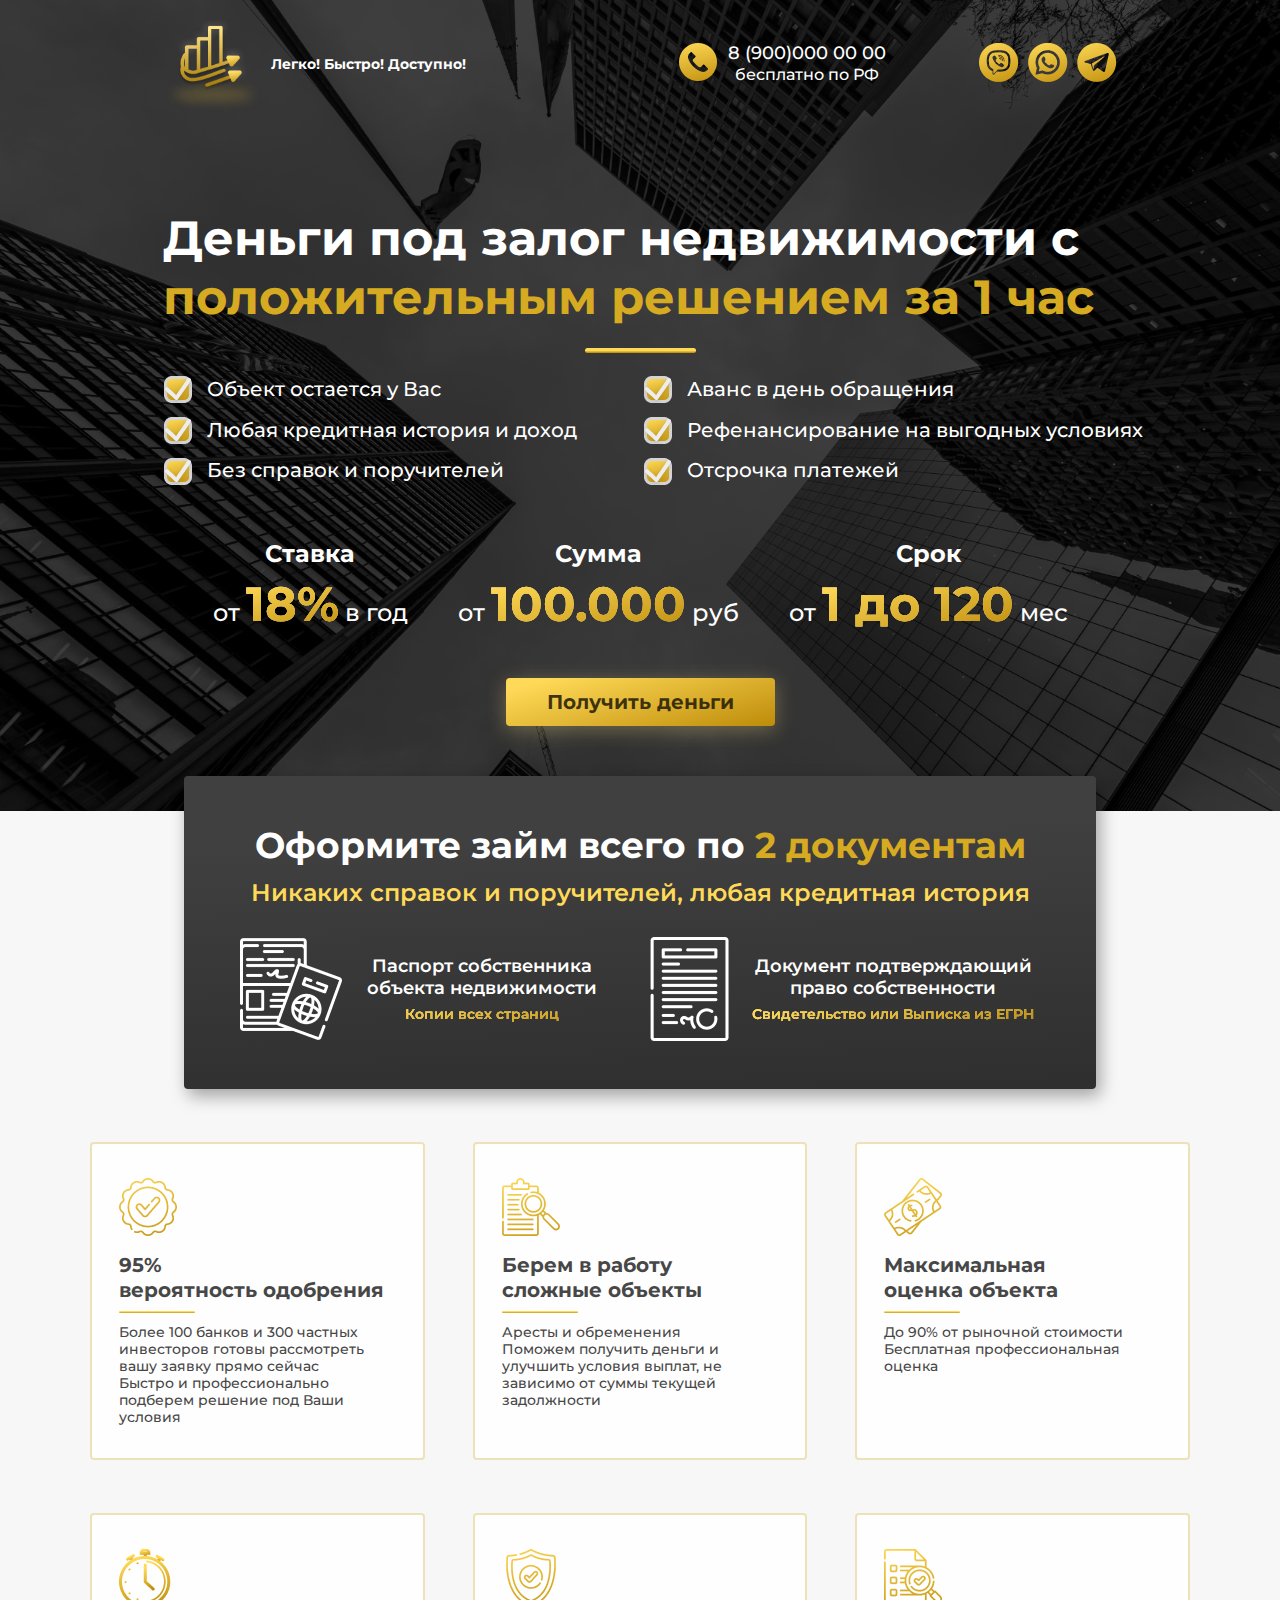
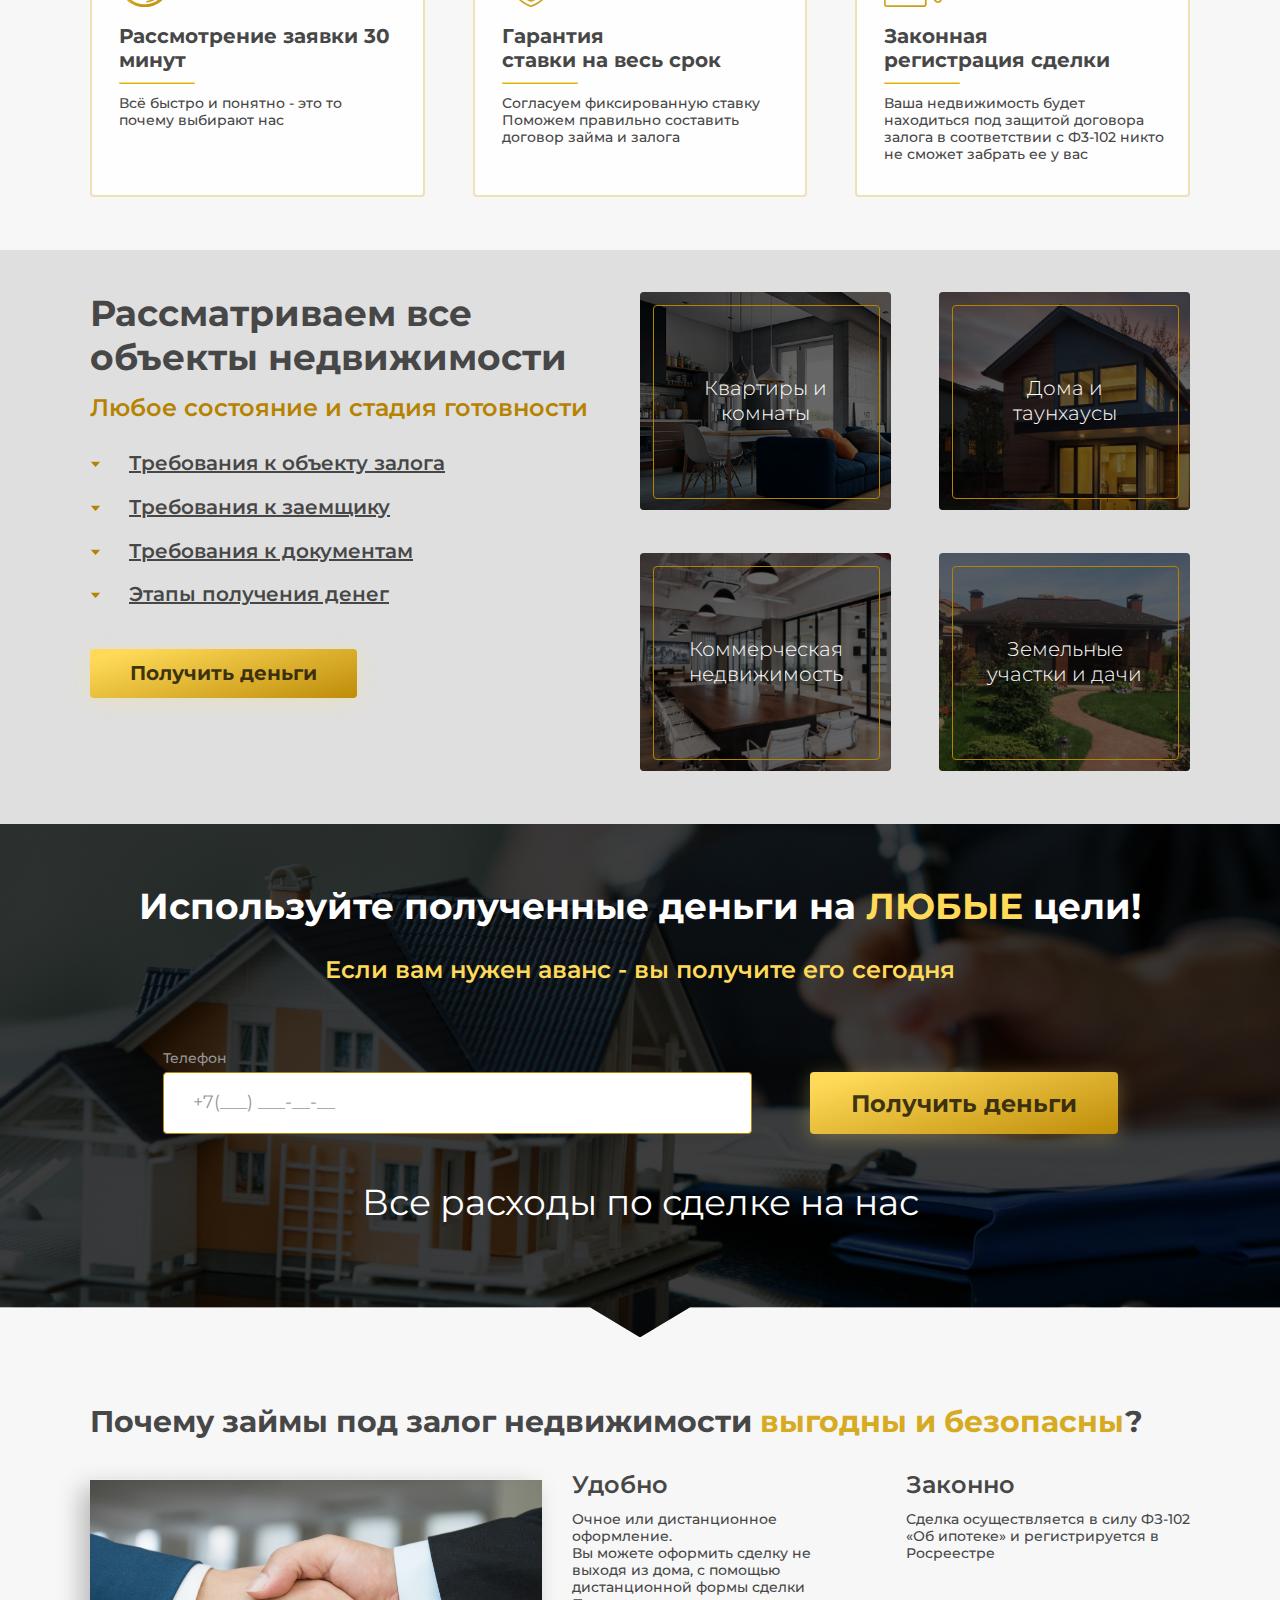
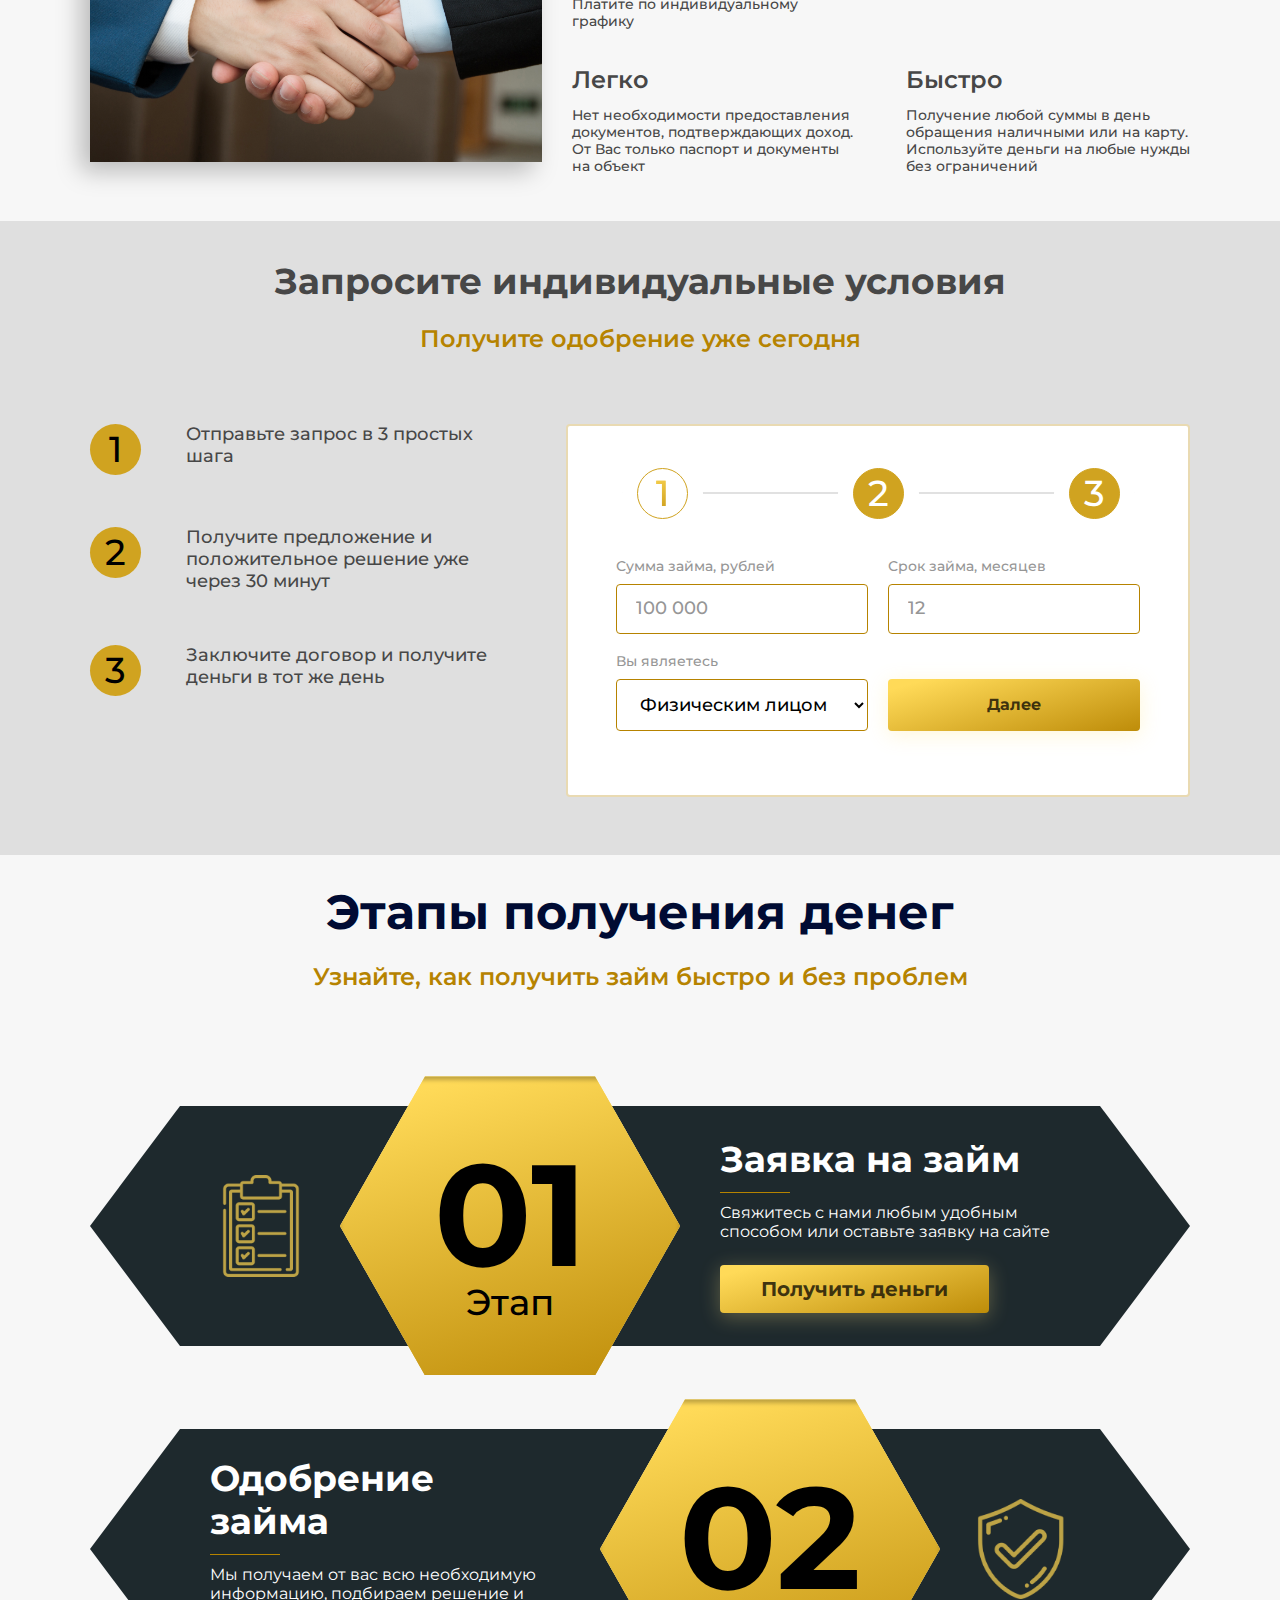
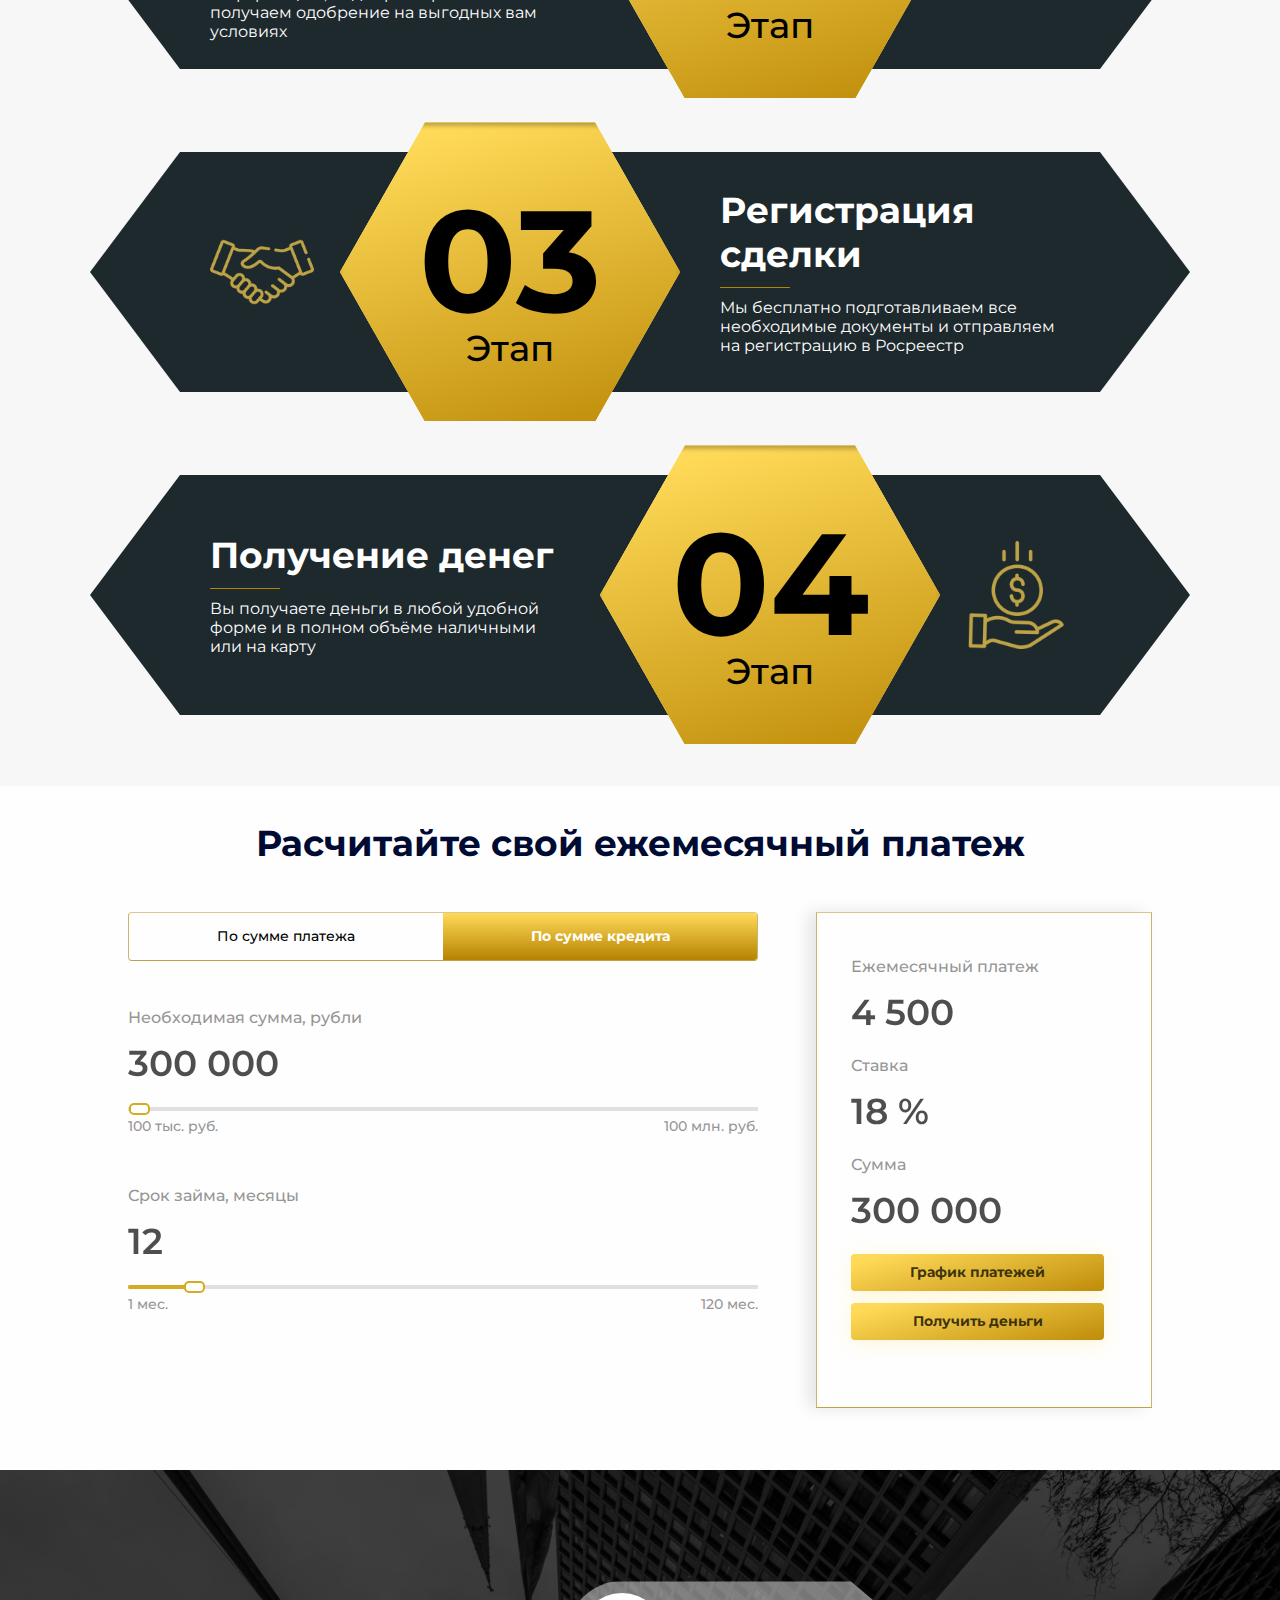
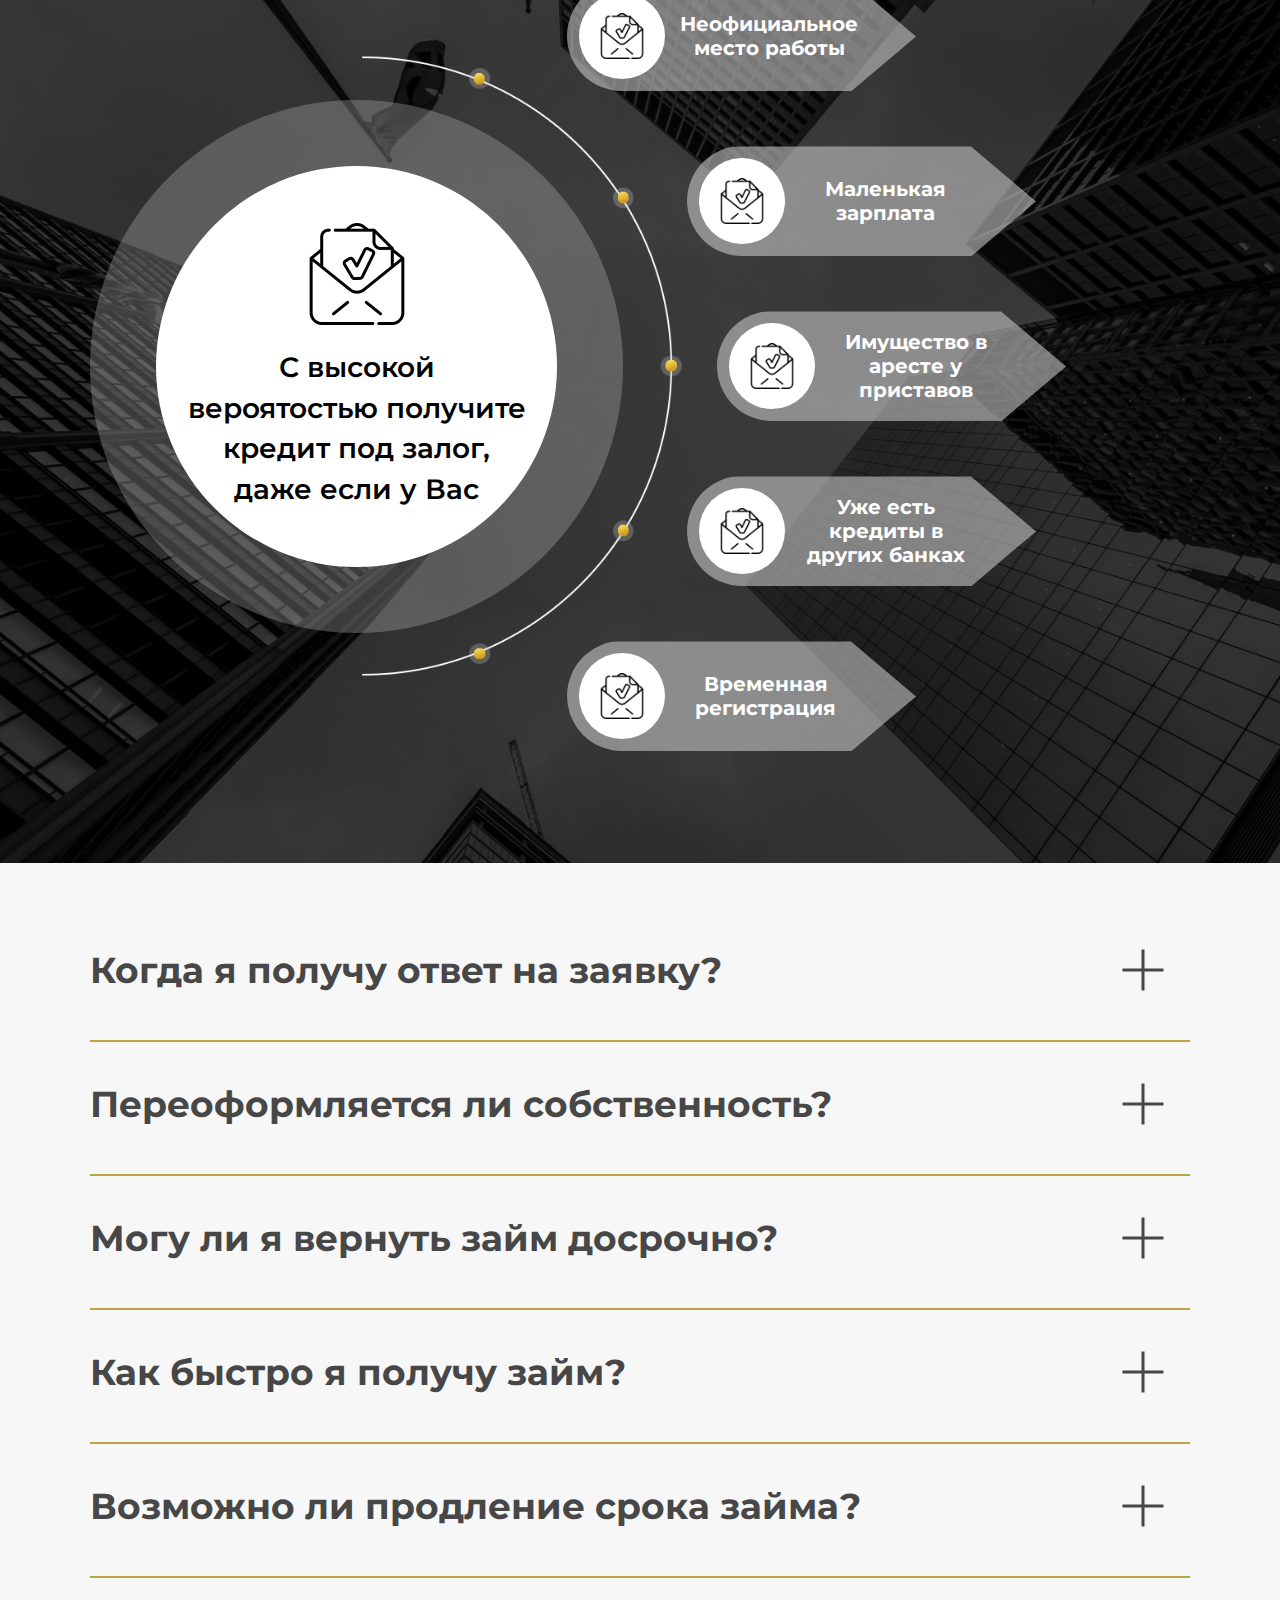
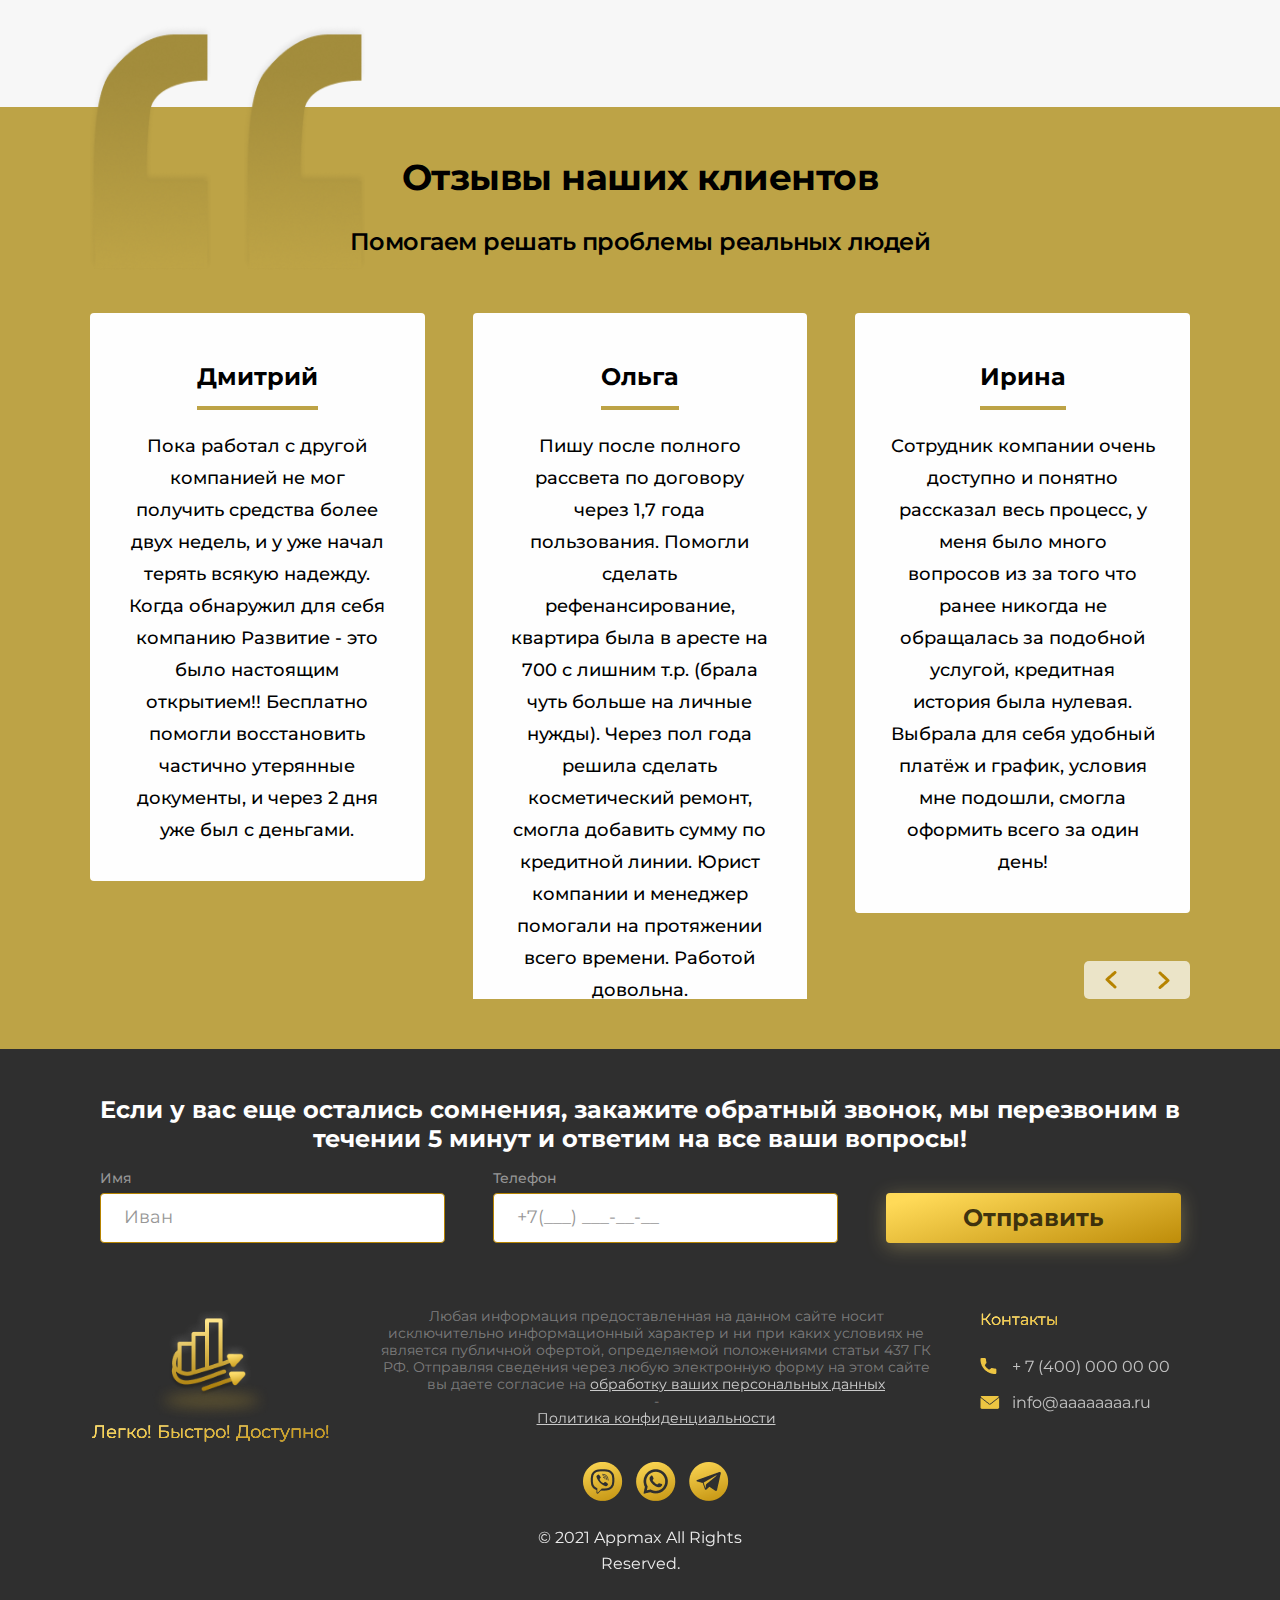
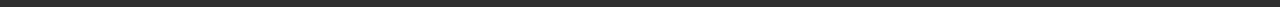
==== index.html @ 24334b4f "Some content fixed" ====
<!DOCTYPE html>
<html lang="ru">
<head>
    <meta charset="UTF-8">
    <meta http-equiv="X-UA-Compatible" content="IE=edge">
    <meta name="viewport" content="width=device-width, initial-scale=1.0">
    <link rel="stylesheet" href="./style/swiper-bundle.min.css" />
    <link rel="stylesheet" href="./style/style.min.css">
    <link rel="shortcut icon" href="./img/logo.png" type="image/png">
    <title>Развитие</title>
</head>
<body>
    <div class="wrapper">
        <header class="header">
    <!-- background cover -->
    <div class="header__cover"></div>
    <!-- header content -->
    <div class="header__container container">
        <!-- navigation -->
        <nav class="nav">
            <div class="nav__logo">
                <div class="nav__logo-image">
                    <img src="./img/logo.png" alt="Лого">
                </div>
                <p class="nav__logo-text">Легко! Быстро! Доступно!</p>
            </div>
            <ul class="nav__contacts">
                <li class="nav__item">
                    <a href="tel:***********">
                        <div class="nav__item-image">
                            <img src="./img/phone.png" alt="***********">
                        </div>
                        <div class="nav__item-text">
                            <p class="nav__item-phone">8 (900)000 00 00</p>
                            <p class="nav__item-under">бесплатно по РФ</p>
                        </div>
                    </a>
                </li>
                <li class="nav__item">
                    <a href="viber://chat?number=*********/" target="_blank">
                        <div class="nav__item-image">
                            <img src="./img/viber.png" alt="Viber">
                        </div>
                    </a>
                </li>
                <li class="nav__item">
                    <a href="https://wa.me/***********" target="_blank">
                        <div class="nav__item-image">
                            <img src="./img/whatsapp.png" alt="WhatsApp">
                        </div>
                    </a>
                </li>
                <li class="nav__item">
                    <a href="tg://resolve?domain=*******" target="_blank">
                        <div class="nav__item-image">
                            <img src="./img/telegram.png" alt="Telegram">
                        </div>
                    </a>
                </li>
            </ul>
        </nav>
        <!-- title -->
        <h1 class="header__title">
            Деньги под залог недвижимости с
            <br>
            <span>положительным решением за 1 час</span>
        </h1>
        <div class="header__line"></div>
        <!-- header list -->
        <div class="header__wrapper">
            <ul class="header__list">
                <li class="header__item">
                    <img src="./img/checkbox.png" alt="Галочка">
                    <img src="./img/miniCheckbox.png" class="mini-checkbox" alt="Галочка">
                    <img src="./img/microCheckbox.png" class="micro-checkbox" alt="Галочка">
                    <p class="header__text">Объект остается у Вас</p>
                </li>
                <li class="header__item">
                    <img src="./img/checkbox.png" alt="Галочка">
                    <img src="./img/miniCheckbox.png" class="mini-checkbox" alt="Галочка">
                    <img src="./img/microCheckbox.png" class="micro-checkbox" alt="Галочка">
                    <p class="header__text">Любая кредитная история и доход</p>
                </li>
                <li class="header__item">
                    <img src="./img/checkbox.png" alt="Галочка">
                    <img src="./img/miniCheckbox.png" class="mini-checkbox" alt="Галочка">
                    <img src="./img/microCheckbox.png" class="micro-checkbox" alt="Галочка">
                    <p class="header__text">Без справок и поручителей</p>
                </li>
                <li class="header__item">
                    <img src="./img/checkbox.png" alt="Галочка">
                    <img src="./img/miniCheckbox.png" class="mini-checkbox" alt="Галочка">
                    <img src="./img/microCheckbox.png" class="micro-checkbox" alt="Галочка">
                    <p class="header__text">Аванс в день обращения</p>
                </li>
                <li class="header__item">
                    <img src="./img/checkbox.png" alt="Галочка">
                    <img src="./img/miniCheckbox.png" class="mini-checkbox" alt="Галочка">
                    <img src="./img/microCheckbox.png" class="micro-checkbox" alt="Галочка">
                    <p class="header__text">Рефенансирование на выгодных условиях</p>
                </li>
                <li class="header__item">
                    <img src="./img/checkbox.png" alt="Галочка">
                    <img src="./img/miniCheckbox.png" class="mini-checkbox" alt="Галочка">
                    <img src="./img/microCheckbox.png" class="micro-checkbox" alt="Галочка">
                    <p class="header__text">Отсрочка платежей</p>
                </li>
            </ul>
        </div>
        <!-- data -->
        <div class="header__wrapper">
            <ul class="header__data-list">
                <li class="header__data-item">
                    <p class="header__data-title">Ставка</p>
                    <p class="header__data-text">
                        от
                        <span>18%</span>
                        в год
                    </p>
                </li>
                <li class="header__data-item">
                    <p class="header__data-title">Сумма</p>
                    <p class="header__data-text">
                        от
                        <span>100.000</span>
                        руб
                    </p>
                </li>
                <li class="header__data-item">
                    <p class="header__data-title">Срок</p>
                    <p class="header__data-text">
                        от
                        <span>1 до 120</span>
                        мес
                    </p>
                </li>
            </ul>
        </div>
        <!-- button -->
        <div class="header__wrapper">
            <button type="button" class="header__button get-money" data-call-header>Получить деньги</button>
        </div>
    </div>
</header>
        <main class="main">
            <section class="twodocs">
    <div class="container twodocs__container">
        <h5 class="twodocs__title">Оформите займ всего по <span>2 документам</span></h5>
        <p class="twodocs__subtitle">Никаких справок и поручителей, любая кредитная история</p>
        <ul class="twodocs__list">
            <li class="twodocs__item">
                <div class="twodocs__img tds-1">
                    <img src="./img/passport.png" alt="Паспорт">
                </div>
                <div class="twodocs__content">
                    <p class="twodocs__text">Паспорт собственника объекта недвижимости</p>
                <p class="twodocs__subtext">Копии всех страниц</p>
                </div>
            </li>
            <li class="twodocs__item">
                <div class="twodocs__img tds-2">
                    <img src="./img/Blank.png" alt="Выписка">
                </div>
                <div class="twodocs__content">
                    <p class="twodocs__text">Документ подтверждающий право собственности</p>
                    <p class="twodocs__subtext">Свидетельство или Выписка из ЕГРН</p>
                </div>
            </li>
        </ul>
    </div>
</section>
            <section class="cards">
    <div class="container cards__container">
        <ul class="cards__list">
            <li class="cards__item">
                <div class="cards__img">
                    <img src="./img/card-check.png" alt="95% вероятность одобрения">
                </div>
                <p class="cards__title">95%<br>вероятность одобрения</p>
                <div class="cards__line"></div>
                <p class="cards__text">Более 100 банков и 300 частных инвесторов готовы рассмотреть вашу заявку прямо сейчас<br>
                    Быстро и профессионально подберем решение под Ваши условия</p>
                <button type="button" class="cards__button" data-call>Оставить заявку</button>
            </li>
            <li class="cards__item">
                <div class="cards__img">
                    <img src="./img/card-search.png" alt="Берем в работу сложные объекты">
                </div>
                <p class="cards__title">Берем в работу<br>сложные объекты</p>
                <div class="cards__line"></div>
                <p class="cards__text">Аресты и обременения<br>
                    Поможем получить деньги и улучшить условия выплат, не зависимо от суммы текущей задолжности</p>
                <button type="button" class="cards__button" data-call>Оставить заявку</button>
            </li>
            <li class="cards__item">
                <div class="cards__img">
                    <img src="./img/card-money.png" alt="Максимальная оценка объекта">
                </div>
                <p class="cards__title">Максимальная<br>оценка объекта</p>
                <div class="cards__line"></div>
                <p class="cards__text">До 90% от рыночной стоимости<br>
                    Бесплатная профессиональная оценка</p>
                <button type="button" class="cards__button" data-call>Оставить заявку</button>
            </li>
            <li class="cards__item">
                <div class="cards__img card-clock">
                    <img src="./img/card-clock.png" alt="Рассмотрение заявки 30 минут">
                </div>
                <p class="cards__title">Рассмотрение заявки 30<br>минут</p>
                <div class="cards__line"></div>
                <p class="cards__text">Всё быстро и понятно - это то почему выбирают нас</p>
                <button type="button" class="cards__button" data-call>Оставить заявку</button>
            </li>
            <li class="cards__item">
                <div class="cards__img">
                    <img src="./img/card-shield.png" alt="Гарантия ставки на весь срок">
                </div>
                <p class="cards__title">Гарантия<br>ставки на весь срок</p>
                <div class="cards__line"></div>
                <p class="cards__text">Согласуем фиксированную ставку<br>
                    Поможем правильно составить договор займа и залога</p>
                <button type="button" class="cards__button" data-call>Оставить заявку</button>
            </li>
            <li class="cards__item">
                <div class="cards__img">
                    <img src="./img/card-black.png" alt="Законная регистрация сделки">
                </div>
                <p class="cards__title">Законная<br>регистрация сделки</p>
                <div class="cards__line"></div>
                <p class="cards__text">
                    Ваша недвижимость будет находиться под защитой договора залога в соответствии с Ф3-102 никто
                    не сможет забрать ее у вас</p>
                <button type="button" class="cards__button" data-call>Оставить заявку</button>
            </li>
        </ul>
    </div>
</section>
            <section class="objects">
    <div class="container objects__container">
        <div class="objects__left objects__side">
            <p class="objects__title">Рассматриваем все объекты недвижимости</p>
            <p class="objects__subtitle">Любое состояние и стадия готовности</p>
            <ul class="objects__list">
                <li class="objects__item">
                    <div class="objects__drop-button-wrap">
                        <img src="./img/drop-arrow.png" alt="arrow">
                        <p class="objects__drop-button">Требования к объекту залога</p>
                    </div>
                    <ul class="objects__drop-list">
                        <li class="objects__drop-item">не задействован «Материнский капитал»</li>
                    </ul>
                </li>
                <li class="objects__item">
                    <div class="objects__drop-button-wrap">
                        <img src="./img/drop-arrow.png" alt="arrow">
                        <p class="objects__drop-button">Требования к заемщику</p>
                    </div>
                    <ul class="objects__drop-list">
                        <li class="objects__drop-item">возраст от 18 до 81 года</li>
                        <li class="objects__drop-item">гражданство РФ</li>
                    </ul>
                </li>
                <li class="objects__item">
                    <div class="objects__drop-button-wrap">
                        <img src="./img/drop-arrow.png" alt="arrow">
                        <p class="objects__drop-button">Требования к документам</p>
                    </div>
                    <ul class="objects__drop-list">
                        <li class="objects__drop-item">паспорт гражданина РФ</li>
                        <li class="objects__drop-item">выписка из ЕГРН или Свидетельство права собственности</li>
                    </ul>
                </li>
                <li class="objects__item">
                    <div class="objects__drop-button-wrap">
                        <img src="./img/drop-arrow.png" alt="arrow">
                        <p class="objects__drop-button">Этапы получения денег</p>
                    </div>
                    <ul class="objects__drop-list">
                        <li class="objects__drop-item">отправка заявки или звонок в компанию</li>
                        <li class="objects__drop-item">проверка объекта, выбор условий</li>
                        <li class="objects__drop-item">Заключение договора - Получение денег</li>
                    </ul>
                </li>
            </ul>
            <button class="objects__button get-money" data-call>Получить деньги</button>
        </div>   
        <div class="objects__right objects__side">
            <p class="objects__title objects-mobile">Рассматриваем все объекты недвижимости</p>
            <p class="objects__subtitle objects-mobile">Любое состояние и стадия готовности</p>
            <ul class="objects__pics">
                <li class="objects__pic" data-call>
                    <img src="./img/object1.png" alt="Квартиры и комнаты">
                    <p class="objects__pic-text">Квартиры и<br>комнаты</p>
                </li>
                <li class="objects__pic" data-call>
                    <img src="./img/object2.png" alt="Дома и таунхаусы">
                    <p class="objects__pic-text">Дома и<br>таунхаусы</p>
                </li>
                <li class="objects__pic" data-call>
                    <img src="./img/object3.png" alt="Коммерческая недвижимость">
                    <p class="objects__pic-text">Коммерческая<br>недвижимость</p>
                </li>
                <li class="objects__pic" data-call>
                    <img src="./img/object4.png" alt="Земельные участки и дачи">
                    <p class="objects__pic-text">Земельные<br>участки и дачи</p>
                </li>
            </ul>
        </div>
    </div>
</section>
            <section class="use-m">
    <div class="container use-m__container">
        <h2 class="use-m__title">
            Используйте полученные деньги на <span class="use-m__gold">ЛЮБЫЕ</span> цели!
        </h2>
        <p class="use-m__subtitle">Если вам нужен аванс - вы получите его сегодня</p>
        <form action="mail.php" method="POST" class="use-m__form">
            <div class="use-m__input-wrap">
                <p class="use-m__phone">Телефон</p>
                <input type="text" 
                    class="use-m__input input" 
                    name="phone"
                    autocomplete="off"
                    required 
                    placeholder="+7(___) ___-__-__">
            </div>
            <button type="submit" 
                class="use-m__button get-money">Получить деньги</button>
        </form>
        <p class="use-m__text">Все расходы по сделке на нас</p>
    </div>
</section>
            <section class="why">
    <div class="container why__container">
        <h2 class="why__title why-mobile">Почему займы под залог недвижимости <span>выгодны и безопасны</span>?</h2>
        <div class="why__sides">
            <div class="why__side why__left">
                <img src="./img/handshake.png" alt="Рукопожатие">
            </div>
            <div class="why__side why__right">
                <h2 class="why__title">Почему займы под залог недвижимости выгодны и безопасны?</h2>
                <ul class="why__list">
                    <li class="why__item">
                        <p class="why__item-title">Удобно</p>
                        <p class="why__item-text">Очное или дистанционное оформление.
                            <br>Вы можете оформить сделку не выходя из дома, с помощью дистанционной формы сделки
                            <br>Платите по индивидуальному графику</p>
                    </li>
                    <li class="why__item">
                        <p class="why__item-title">Законно</p>
                        <p class="why__item-text">Сделка осуществляется в силу ФЗ-102 «Об ипотеке» и регистрируется в Росреестре</p>
                    </li>
                    <li class="why__item">
                        <p class="why__item-title">Легко</p>
                        <p class="why__item-text">Нет необходимости предоставления документов, подтверждающих доход. От Вас только паспорт и документы на объект</p>
                    </li>
                    <li class="why__item">
                        <p class="why__item-title">Быстро</p>
                        <p class="why__item-text">Получение любой суммы в день обращения наличными или на карту. Используйте деньги на любые нужды без ограничений</p>
                    </li>
                </ul>
            </div>
        </div>
    </div>
</section>
            <section class="indi">
    <div class="container indi__container">
        <h2 class="indi__title">Запросите индивидуальные условия</h2>
        <p class="indi__subtitle">Получите одобрение уже сегодня</p>
        <div class="indi__sides">
            <ul class="indi__list indi__left">
                <li class="indi__item">
                    <p class="indi__item-number">1</p>
                    <p class="indi__item-text">Отправьте запрос в 3 простых шага</p>
                </li>
                <li class="indi__item">
                    <p class="indi__item-number">2</p>
                    <p class="indi__item-text">Получите предложение и положительное решение уже через 30 минут</p>
                </li>
                <li class="indi__item">
                    <p class="indi__item-number">3</p>
                    <p class="indi__item-text">Заключите договор и получите деньги в тот же день</p>
                </li>
            </ul>
            <form action="mail.php" method="POST" class="indi__right">
                <ul class="indi__steps">
                    <li class="indi__step">
                        <p class="indi__step-number current-step" data-step="1">1</p>
                    </li>
                    <li class="indi__step">
                        <p class="indi__step-number" data-step="2">2</p>
                    </li>
                    <li class="indi__step">
                        <p class="indi__step-number" data-step="3">3</p>
                    </li>
                </ul>
                <ul class="indi__form-list">
                    <li class="indi__form-item">
                        <div class="indi__form-wrap">
                            <div class="indi__form-up">
                                <div class="indi__input-wrap">
                                    <p class="indi__input-label">Сумма займа, рублей</p>
                                    <input type="text"
                                        class="input indi__input"
                                        name="sum"
                                        maxlength="30"
                                        placeholder="100 000"
                                        autocomplete="off"
                                        required>
                                </div>
                                <div class="indi__input-wrap">
                                    <p class="indi__input-label">Срок займа, месяцев</p>
                                    <input type="text"
                                        class="input indi__input"
                                        name="months"
                                        maxlength="3"
                                        max="120"
                                        min="1"
                                        maxlength="3"
                                        placeholder="12"
                                        autocomplete="off"
                                        required>
                                </div>
                            </div>
                            <div class="indi__form-down">
                                <div class="indi__input-wrap">
                                    <p class="indi__input-label">Вы являетесь</p>
                                    <select name="type" class="indi__select">
                                        <option value="Физическим лицом">Физическим лицом</option>
                                        <option value="Самозанятый">Самозанятый</option>
                                        <option value="ИП">ИП</option>
                                        <option value="ООО">ООО</option>
                                    </select>
                                </div>
                                <div class="indi__input-wrap">
                                    <button type="button" class="indi__button get-money indi-next">Далее</button>
                                </div>
                            </div>
                        </div>
                    </li>
                    <li class="indi__form-item">
                        <div class="indi__form-wrap">
                            <div class="indi__form-up">
                                <div class="indi__input-wrap">
                                    <p class="indi__input-label">Объект залога</p>
                                    <select name="object" class="indi__select">
                                        <option value="Квартира">Квартира</option>
                                        <option value="Дом">Дом</option>
                                        <option value="Комната">Комната</option>
                                        <option value="Коммерция">Коммерция</option>
                                        <option value="Земельный участок">Земельный участок</option>
                                    </select>
                                </div>
                                <div class="indi__input-wrap">
                                    <p class="indi__input-label">Местонахождение объекта</p>
                                    <input type="text"
                                        class="input indi__input"
                                        name="place"
                                        maxlength="150"
                                        placeholder="Сочи"
                                        autocomplete="off"
                                        required>
                                </div>
                            </div>
                            <div class="indi__form-down">
                                <div class="indi__input-wrap indi-btns">
                                    <button type="button" class="indi__button get-money indi-back">Назад</button>
                                    <button type="button" class="indi__button get-money indi-next">Далее</button>
                                </div>
                            </div>
                        </div>
                    </li>
                    <li class="indi__form-item">
                        <div class="indi__form-wrap">
                            <div class="indi__form-up">
                                <div class="indi__input-wrap">
                                    <p class="indi__input-label">Ваше имя</p>
                                    <input type="text"
                                        class="input indi__input"
                                        name="name"
                                        maxlength="75"
                                        placeholder="Иван"
                                        autocomplete="off"
                                        required>
                                </div>
                                <div class="indi__input-wrap">
                                    <p class="indi__input-label">Ваш телефон</p>
                                    <input type="text"
                                        class="input indi__input"
                                        name="phone"
                                        id="form-phone"
                                        placeholder="+7(___) ___-__-__"
                                        autocomplete="off"
                                        required>
                                </div>
                            </div>
                            <div class="indi__form-down">
                                <div class="indi__input-wrap indi-btns">
                                    <button type="button" class="indi__button get-money indi-back">Назад</button>
                                    <button type="submit" class="indi__button get-money indi-submit">Отправить</button>
                                </div>
                            </div>
                        </div>
                    </li>
                </ul>
            </form>
        </div>
    </div>
</section>
            <section class="steps">
    <div class="container steps__container">
        <h2 class="steps__title">Этапы получения денег</h2>
        <p class="steps__subtitle">Узнайте, как получить займ быстро и без проблем</p>
        <ul class="steps__list">
            <li class="steps__item">
                <div class="steps__img si-1">
                    <img src="./img/gold-blank.png" alt="01 Этап">
                </div>
                <div class="steps__hexagon">
                    <p class="steps__number">01</p>
                    <p class="steps__step">Этап</p>
                </div>
                <div class="steps__content">
                    <p class="steps__item-title">Заявка на займ</p>
                    <div class="steps__line"></div>
                    <p class="steps__text">Свяжитесь с нами любым удобным способом или оставьте заявку на сайте</p>
                    <button type="button" class="steps__button get-money" data-call>Получить деньги</button>
                </div>
                <div class="steps__back"></div>
            </li>
            <li class="steps__item">
                <div class="steps__img si-2">
                    <img src="./img/gold-shield.png" alt="02 Этап">
                </div>
                <div class="steps__hexagon">
                    <p class="steps__number">02</p>
                    <p class="steps__step">Этап</p>
                </div>
                <div class="steps__content">
                    <p class="steps__item-title">Одобрение займа</p>
                    <div class="steps__line"></div>
                    <p class="steps__text">Мы получаем от вас всю необходимую информацию, подбираем решение и получаем одобрение на выгодных вам условиях</p>
                </div>
                <div class="steps__back"></div>
            </li>
            <li class="steps__item">
                <div class="steps__img si-3">
                    <img src="./img/gold-handshake.png" alt="03 Этап">
                </div>
                <div class="steps__hexagon">
                    <p class="steps__number">03</p>
                    <p class="steps__step">Этап</p>
                </div>
                <div class="steps__content">
                    <p class="steps__item-title">Регистрация сделки</p>
                    <div class="steps__line"></div>
                    <p class="steps__text">Мы бесплатно подготавливаем все необходимые документы и отправляем на регистрацию в Росреестр</p>
                </div>
                <div class="steps__back"></div>
            </li>
            <li class="steps__item">
                <div class="steps__img si-4">
                    <img src="./img/gold-catch.png" alt="04 Этап">
                </div>
                <div class="steps__hexagon">
                    <p class="steps__number">04</p>
                    <p class="steps__step">Этап</p>
                </div>
                <div class="steps__content">
                    <p class="steps__item-title">Получение денег</p>
                    <div class="steps__line"></div>
                    <p class="steps__text">Вы получаете деньги в любой удобной форме и в полном объёме наличными или на карту</p>
                </div>
                <div class="steps__back"></div>
            </li>
        </ul>
    </div>
</section>
            <section class="calc">
    <div class="container calc__container">
        <h2 class="calc__title">Расчитайте свой ежемесячный платеж</h2>
        <div class="calc__sides">
            <div class="calc__left calc__side">
                <div class="calc__tabs">
                    <p class="calc__tab" data-tab-content="payment">По сумме платежа</p>
                    <p class="calc__tab calc-current" data-tab-content="credit">По сумме кредита</p>
                </div>
                <div class="calc__content">
                    <div class="calc__range with-m calc-d-none" data-range-block="payment">
                        <p class="calc__range-title">Ежемесячный платеж, рубли</p>
                        <p class="calc__range-value" id="current-sum-value-monthly">4 000</p>
                        <div class="calc__range-wrap">
                            <input type="range" 
                                class="calc__range-slider"
                                id="calc-sum-monthly"
                                step="1000"
                                value="4000"
                                min="4000"
                                max="1000000">
                        <div class="calc__range-line" id="calc-sum-line-monthly"></div>
                        </div>
                        <div class="calc__range-values">
                            <p class="calc__range-min">4 тыс. руб.</p>
                            <p class="calc__range-max">1 млн. руб.</p>
                        </div>
                    </div>
                    <div class="calc__range with-m" data-range-block="credit">
                        <p class="calc__range-title">Необходимая сумма, рубли</p>
                        <p class="calc__range-value" id="current-sum-value">300 000</p>
                        <div class="calc__range-wrap">
                            <input type="range" 
                                class="calc__range-slider"
                                id="calc-sum"
                                step="100000"
                                value="300000"
                                min="100000"
                                max="100000000">
                        <div class="calc__range-line" id="calc-sum-line"></div>
                        </div>
                        <div class="calc__range-values">
                            <p class="calc__range-min">100 тыс. руб.</p>
                            <p class="calc__range-max">100 млн. руб.</p>
                        </div>
                    </div>
                    <div class="calc__range">
                        <p class="calc__range-title">Срок займа, месяцы</p>
                        <p class="calc__range-value" id="current-month-value">12</p>
                        <div class="calc__range-wrap">
                            <input type="range" 
                                class="calc__range-slider"
                                id="calc-month"
                                value="12"
                                min="1"
                                max="120">
                            <div class="calc__range-line" id="calc-month-line"></div>
                        </div>
                        <div class="calc__range-values">
                            <p class="calc__range-min">1 мес.</p>
                            <p class="calc__range-max">120 мес.</p>
                        </div>
                    </div>
                </div>
            </div>
            <div class="calc__right calc__side">
                <div class="calc__mobile-wrap">
                    <div class="calc__result-block">
                        <p class="calc__range-title">Ежемесячный платеж</p>
                        <p class="calc__range-value" id="calc-every-month">18 000</p>
                    </div>
                    <div class="calc__result-block">
                        <p class="calc__range-title">Ставка</p>
                        <p class="calc__range-value">18 %</p>
                    </div>
                    <div class="calc__result-block">
                        <p class="calc__range-title">Сумма</p>
                        <p class="calc__range-value" id="result-sum">100 000</p>
                    </div>
                </div>
                <div class="calc__btns">
                    <button type="button" class="calc__button get-money" id="payment-schedule">График платежей</button>
                    <button type="button" class="calc__button get-money" data-call>Получить деньги</button>
                </div>
            </div>
        </div>
    </div>
</section>
            <section class="circle">
    <div class="circle__cover"></div>
    <div class="container circle__container">
        <div class="circle__background">
            <div class="circle__wrapper">
                <div class="circle__content">
                    <div class="circle__img">
                        <img src="./img/mail.png" alt="mail">
                    </div>
                    <p class="circle__text">С высокой вероятостью получите кредит под залог, даже если у Вас</p>
                </div>
            </div>
        </div>
        <img src="./img/half-circle.png" alt="half-circle" class="circle__half">
        <ul class="circle__list">
            <li class="circle__item">
                <div class="circle__item-img-wrap">
                    <img src="./img/mail.png" alt="mail">
                </div>
                <p class="circle__item-text">Неофициальное место работы</p>
            </li>
            <li class="circle__item">
                <div class="circle__item-img-wrap">
                    <img src="./img/mail.png" alt="mail">
                </div>
                <p class="circle__item-text">Маленькая зарплата</p>
            </li>
            <li class="circle__item">
                <div class="circle__item-img-wrap">
                    <img src="./img/mail.png" alt="mail">
                </div>
                <p class="circle__item-text">Имущество в аресте у приставов</p>
            </li>
            <li class="circle__item">
                <div class="circle__item-img-wrap">
                    <img src="./img/mail.png" alt="mail">
                </div>
                <p class="circle__item-text">Уже есть кредиты в других банках</p>
            </li>
            <li class="circle__item">
                <div class="circle__item-img-wrap">
                    <img src="./img/mail.png" alt="mail">
                </div>
                <p class="circle__item-text">Временная регистрация</p>
            </li>
        </ul>
    </div>
</section>
            <section class="faq">
    <div class="container faq__container">
        <ul class="faq__list">
            <li class="faq__item">
                <div class="faq__button">
                    <p class="faq__title">Когда я получу ответ на заявку?</p>
                    <div class="faq__close">
                        <div class="faq__line"></div>
                        <div class="faq__line"></div>
                    </div>
                </div>
                <p class="faq__text">Мы принимаем заявки <span class="faq__gold">круглосуточно</span></p>
            </li>
            <li class="faq__item">
                <div class="faq__button">
                    <p class="faq__title">Переоформляется ли собственность?</p>
                    <div class="faq__close">
                        <div class="faq__line"></div>
                        <div class="faq__line"></div>
                    </div>
                </div>
                <p class="faq__text">Нет. Собственность остаётся полностью в вашем распоряжении, можете проживать в ней или сдавать в аренду</p>
            </li>
            <li class="faq__item">
                <div class="faq__button">
                    <p class="faq__title">Могу ли я вернуть займ досрочно?</p>
                    <div class="faq__close">
                        <div class="faq__line"></div>
                        <div class="faq__line"></div>
                    </div>
                </div>
                <p class="faq__text">В любой момент, без штрафов и комиссий. Вы также можете погасить займ частично, сократив либо ежемесячный платеж, либо срок займа</p>
            </li>
            <li class="faq__item">
                <div class="faq__button">
                    <p class="faq__title">Как быстро я получу займ?</p>
                    <div class="faq__close">
                        <div class="faq__line"></div>
                        <div class="faq__line"></div>
                    </div>
                </div>
                <p class="faq__text">Вы получите одобрение в течении 30 минут и полный денежный расчёт после подачи в Росреестр</p>
            </li>
            <li class="faq__item">
                <div class="faq__button">
                    <p class="faq__title">Возможно ли продление срока займа?</p>
                    <div class="faq__close">
                        <div class="faq__line"></div>
                        <div class="faq__line"></div>
                    </div>
                </div>
                <p class="faq__text">Договором предусмотрена Пролонгация(продление) на любой срок</p>
            </li>
        </ul>
    </div>
</section>
            <section class="slider">
    <div class="container slider__container">
        <div class="slider__figs">
            <img src="./img/fig.png" alt="fig">
            <img src="./img/fig.png" class="img-left-m" alt="fig">
        </div>
        <div class="slider__content">
            <h2 class="slider__title">Отзывы наших клиентов</h2>
            <p class="slider__subtitle">Помогаем решать проблемы реальных людей</p>

            <!-- swiper -->
            <div class="swiper">
                <div class="swiper-wrapper">
                    <div class="swiper-slide">
                        <div class="swiper-name"><p>Дмитрий</p></div>
                        <p class="swiper-text">Пока работал с другой компанией не мог получить средства более двух недель, и у уже начал терять всякую надежду.
                            Когда обнаружил для себя компанию Развитие - это было настоящим открытием!! Бесплатно помогли восстановить частично утерянные документы, и через 2 дня уже был с деньгами.</p>
                    </div>
                    <div class="swiper-slide">
                        <div class="swiper-name"><p>Ольга</p></div>
                        <p class="swiper-text">Пишу после полного рассвета по договору через 1,7 года пользования. Помогли сделать рефенансирование, квартира была в аресте на 700 с лишним т.р. (брала чуть больше на личные нужды). Через пол года решила сделать косметический ремонт, смогла добавить сумму по кредитной линии. Юрист компании и менеджер помогали на протяжении всего времени. Работой довольна.</p>
                    </div>
                    <div class="swiper-slide">
                        <div class="swiper-name"><p>Ирина</p></div>
                        <p class="swiper-text">Сотрудник компании очень доступно и понятно рассказал весь процесс, у меня было много вопросов из за того что ранее никогда не обращалась за подобной услугой, кредитная история была нулевая. Выбрала для себя удобный платёж и график, условия мне подошли, смогла оформить всего за один день!</p>
                    </div>
                    <div class="swiper-slide">
                        <div class="swiper-name"><p>Роман</p></div>
                        <p class="swiper-text">Срочно требовались деньги на закрытие ареста из-за МФО, получил 150 тысяч в день обращения под квартиру - звонки от коллекторов прекратились, спасибо!!</p>
                    </div>
                    <div class="swiper-slide">
                        <div class="swiper-name"><p>Игорь</p></div>
                        <p class="swiper-text">Партнёр по бизнесу дал контакт Развития - решили вопрос с оборотными средствами моей компании - брали на 3 года, досрочно погасили на 9 месяц!</p>
                    </div>
                    <div class="swiper-slide">
                        <div class="swiper-name"><p>Татьяна</p></div>
                        <p class="swiper-text">В жизни было много разных ситуаций, в которых мне требовались деньги - всегда брала их очень дорого 5-7 % мес под квартиру, сделала рефинансирование у компании Развитие - плачу в одно место в 4 раза меньше!</p>
                    </div>
                </div>
                <div class="swiper-btns">
                    <div class="swiper-prev">
                        <img src="./img/arrow.png" alt="arrow" style="transform: rotate(180deg);">
                    </div>
                    <div class="swiper-next">
                        <img src="./img/arrow.png" alt="arrow">
                    </div>
                </div>
            </div>
        </div>
    </div>
</section>
        </main>
        <footer class="footer">
    <div class="container footer__container">
        <p class="footer__title">Если у вас еще остались сомнения, закажите обратный звонок, мы перезвоним в течении 5 минут и ответим на все ваши вопросы!</p>
        <!-- form -->
        <form action="mail.php" method="POST" class="footer__form">
            <div class="footer__input-block">
                <p class="footer__input-text">Имя</p>
                <input class="footer__input input" placeholder="Иван" type="text" maxlength="75" name="name" autocomplete="off" required>
            </div>
            <div class="footer__input-block">
                <p class="footer__input-text">Телефон</p>
                <input class="footer__input input" placeholder="+7(___) ___-__-__" type="text" id="footer__phone" name="phone" autocomplete="off" required>
            </div>
            <button class="footer__button get-money">Отправить</button>
        </form>
        <!-- blocks -->
        <div class="footer__blocks">
            <div class="footer__block">
                <img src="./img/logo.png" class="footer__logo" alt="Легко! Быстро! Доступно!">
                <p class="footer__gold-title-big">Легко! Быстро! Доступно!</p>
                <!-- <p class="footer__text">Не является кредитной организацией. Оказывает содействие в получении финансовых услуг.</p> -->
            </div>
            <div class="footer__block">
                <p class="footer__text middle-text">Любая информация предоставленная на данном сайте носит исключительно информационный характер и ни при каких условиях не является публичной офертой, определяемой положениями статьи 437 ГК РФ. Отправляя сведения через любую электронную форму на этом сайте вы даете согласие на <a href="#">обработку ваших персональных данных</a>
                    <br>
                    -
                    <br>
                    <a href="#">Политика конфиденциальности</a>
                </p>
                <div class="footer__webs">
                    <a class="footer__link" href="viber://chat?number=*********/">
                        <img src="./img/viber.png" alt="Viber">
                    </a>
                    <a class="footer__link" href="https://wa.me/***********">
                        <img src="./img/whatsapp.png" alt="WhatsApp">
                    </a>
                    <a class="footer__link" href="tg://resolve?domain=*******">
                        <img src="./img/telegram.png" alt="Telegram">
                    </a>
                </div>
            </div>
            <div class="footer__block">
                <p class="footer__gold-title">Контакты</p>
                <p class="footer__adress">142703, Российская Федерация, Московская область, Ленинский район, </p>
                <a href="tel:***********" class="footer__contacts">
                    <div class="footer__contacts-img">
                        <img src="./img/footer-phone.png" alt="phone">
                    </div>
                    <p class="footer__contacts-text">+ 7 (400) 000 00 00</p>
                </a>
                <div class="footer__contacts">
                    <div class="footer__contacts-img">
                        <img src="./img/footer-mail.png" alt="email">
                    </div>
                    <p class="footer__contacts-text">info@аааааааа.ru</p>
                </div>
                <div class="footer__webs footer-webs-mobile">
                    <a class="footer__link" href="viber://chat?number=*********/">
                        <img src="./img/viber.png" alt="Viber">
                    </a>
                    <a class="footer__link" href="https://wa.me/***********">
                        <img src="./img/whatsapp.png" alt="WhatsApp">
                    </a>
                    <a class="footer__link" href="tg://resolve?domain=*******">
                        <img src="./img/telegram.png" alt="Telegram">
                    </a>
                </div>
            </div>
        </div>

        <p class="footer__rights">© 2021 Appmax All Rights Reserved.</p>
    </div>
</footer>
    </div>
    <section class="schedule schedule-closed">
    <div class="schedule__container">
        <div class="schedule__exit">
            <div class="schedule__line"></div>
            <div class="schedule__line"></div>
        </div>
        <div class="schedule__table">
            <ul class="schedule__header schedule__row">
                <li class="schedule__item">№ платежа</li>
                <li class="schedule__item">Дата платежа</li>
                <li class="schedule__item">Сумма платежа</li>
                <li class="schedule__item">Основной долг</li>
                <li class="schedule__item">Начисленные проценты</li>
            </ul>
            <div class="schedule__list">
                <!-- <ul class="schedule__row">
                    <li class="schedule__item">100 000 000</li>
                    <li class="schedule__item">100 000 000</li>
                    <li class="schedule__item">100 000 000</li>
                    <li class="schedule__item">100 000 000</li>
                    <li class="schedule__item">100 000 000</li>
                </ul> -->
            </div>
            <ul class="schedule__footer schedule__row">
                <li class="schedule__item schedule__header-item schedule__big">Итого по кредиту</li>
                <li class="schedule__item schedule__header-item"></li>
                <li class="schedule__item schedule__header-item"></li>
                <li class="schedule__item schedule__header-item"></li>
            </ul>
        </div>
    </div>
</section>
    <section class="popup popup-hidden">
    <div class="popup__content">
        <div class="popup__close">
            <div class="popup__line"></div>
            <div class="popup__line"></div>
        </div>
        <p class="popup__title">Получите одобрение уже сейчас</p>
        <p class="popup__text">Мы ценим ваше время и готовы помочь найти нужную информацию<br>Наш оператор проконсультирует вас по всем вопросам</p>
        <form action="mail.php" method="POST" class="popup__form">
            <div class="popup__input-wrap">
                <p class="popup__input-name">Телефон</p>
                <input type="text" 
                    class="popup__input input" 
                    name="phone"
                    required 
                    autocomplete="off"
                    placeholder="+7(___) ___-__-__">
            </div>
            <button class="popup__button get-money">Жду звонка</button> 
        </form>
    </div>
</section> 

    
    <!-- script -->
    <!-- <script src="./script/inputmask.min.js"></script> -->
    <script src="./script/swiper-bundle.min.js"></script>
    <script src="./script/script.min.js"></script>
</body>
</html>
---- style/style.min.css ----
@font-face{font-family:Montserrat;src:url(../fonts/Montserrat-Light.ttf);font-weight:300}@font-face{font-family:Montserrat;src:url(../fonts/Montserrat-Regular.ttf);font-weight:400}@font-face{font-family:Montserrat;src:url(../fonts/Montserrat-Medium.ttf);font-weight:500}@font-face{font-family:Montserrat;src:url(../fonts/Montserrat-SemiBold.ttf);font-weight:600}@font-face{font-family:Montserrat;src:url(../fonts/Montserrat-Bold.ttf);font-weight:700}*{margin:0;padding:0;outline:0;font-family:Montserrat,Arial,Helvetica,sans-serif;-webkit-box-sizing:border-box;box-sizing:border-box}ul{list-style:none}a{text-decoration:none;color:#000}.wrapper{max-width:100vw;min-height:100vh;overflow:hidden;background-color:#f7f7f7}.container{max-width:1480px;width:100%;margin:0 auto;padding:0 20px}button{cursor:pointer;border:none}.get-money{-webkit-box-shadow:0 4px 20px 0 #ffe3804D;box-shadow:0 4px 20px 0 #ffe3804D;background:-o-linear-gradient(285.7deg,#ffda58 9.12%,#b68300 110.65%),-o-linear-gradient(285.7deg,#ffda58 9.12%,#b68300 110.65%),#fff;background:linear-gradient(164.3deg,#ffda58 9.12%,#b68300 110.65%),linear-gradient(164.3deg,#ffda58 9.12%,#b68300 110.65%),#fff;border:none;border-radius:4px;font-weight:700;color:rgba(32,25,7,.85);font-size:24px;line-height:29.26px;padding:10px;position:relative;overflow:hidden;display:-webkit-box;display:-ms-flexbox;display:flex;-webkit-box-align:center;-ms-flex-align:center;align-items:center;-webkit-box-pack:center;-ms-flex-pack:center;justify-content:center}.get-money::before{content:"";position:absolute;left:-100%;top:-50%;height:200%;width:25px;-webkit-transform:rotate(30deg);-ms-transform:rotate(30deg);transform:rotate(30deg);background-color:rgba(255,255,255,.5);-webkit-filter:blur(7px);filter:blur(7px)}.get-money:hover::before{-webkit-animation:getMoney 1.25s;animation:getMoney 1.25s}.body-lock{overflow:hidden}.input{background-color:#fff;border-radius:4px;border:1px solid #b68300;padding:19px 29px;font-size:18px;line-height:21.94px}.input::-webkit-input-placeholder{color:#969696}.input::-moz-placeholder{color:#969696}.input:-ms-input-placeholder{color:#969696}.input::-ms-input-placeholder{color:#969696}.input::placeholder{color:#969696}img{-o-object-fit:cover;object-fit:cover}@-webkit-keyframes getMoney{0%{left:-100%}100%{left:150%}}@keyframes getMoney{0%{left:-100%}100%{left:150%}}.header{width:100%;min-height:1080px;background:url(../img/buildings.png) center/cover no-repeat;position:relative}.header__cover{background-color:#000;opacity:.7;position:absolute;top:0;left:0;width:100%;height:100%;z-index:1;pointer-events:none}.header__container{z-index:2;position:relative;top:100%;max-width:1290px}.header__title{font-weight:700;color:#fff;font-size:64px;line-height:78px;margin-bottom:22px;white-space:nowrap}.header__title span{color:#d6aa21}.header__line{width:180px;height:5px;border-radius:5px;background:-webkit-gradient(linear,left top,left bottom,color-stop(50%,#ffda58),to(#b68300));background:-o-linear-gradient(top,#ffda58 50%,#b68300 100%);background:linear-gradient(to bottom,#ffda58 50%,#b68300 100%);margin:0 auto 43px auto}.header__wrapper{display:-webkit-box;display:-ms-flexbox;display:flex;-webkit-box-pack:center;-ms-flex-pack:center;justify-content:center}.header__list{display:-webkit-box;display:-ms-flexbox;display:flex;-webkit-box-orient:vertical;-webkit-box-direction:normal;-ms-flex-direction:column;flex-direction:column;margin-bottom:20px}.header__item{display:-webkit-box;display:-ms-flexbox;display:flex;-webkit-box-align:center;-ms-flex-align:center;align-items:center}.header__item img{margin-right:15px;-o-object-fit:cover;object-fit:cover}.header__text{color:#fff;font-size:24px;line-height:36.82px;font-weight:500}.header__data-list{margin-bottom:44px;display:-webkit-box;display:-ms-flexbox;display:flex}.header__data-item{display:-webkit-box;display:-ms-flexbox;display:flex;-webkit-box-orient:vertical;-webkit-box-direction:normal;-ms-flex-direction:column;flex-direction:column;-webkit-box-pack:center;-ms-flex-pack:center;justify-content:center;-webkit-box-align:center;-ms-flex-align:center;align-items:center;color:#fff}.header__data-item+.header__data-item{margin-left:46px}.header__data-title{font-weight:700;font-size:24px;line-height:29.26px;margin-bottom:7px}.header__data-text{font-weight:500;font-size:24px;line-height:29.26px;white-space:nowrap}.header__data-text span{font-weight:700;font-size:72px;line-height:87.77px;background:-o-linear-gradient(285.7deg,#ffda58 9.12%,#b68300 110.65%),-o-linear-gradient(285.7deg,#ffda58 9.12%,#b68300 110.65%),#fff;background:linear-gradient(164.3deg,#ffda58 9.12%,#b68300 110.65%),linear-gradient(164.3deg,#ffda58 9.12%,#b68300 110.65%),#fff;-webkit-background-clip:text;-webkit-text-fill-color:transparent}.header__button{padding:17px 85px;margin-bottom:85px}.micro-checkbox,.mini-checkbox{display:none}.nav{display:-webkit-box;display:-ms-flexbox;display:flex;-webkit-box-pack:justify;-ms-flex-pack:justify;justify-content:space-between;-webkit-box-align:center;-ms-flex-align:center;align-items:center;padding-top:17px;z-index:2;position:relative;margin-bottom:86px}.nav__logo{display:-webkit-box;display:-ms-flexbox;display:flex;-webkit-box-align:center;-ms-flex-align:center;align-items:center}.nav__logo-image{width:120px;height:117px}.nav__logo-image img{-o-object-fit:cover;object-fit:cover;width:100%;height:100%}.nav__logo-text{color:#fff;font-size:24px;line-height:29.26px;margin-left:50px;font-weight:700}.nav__contacts{display:-webkit-box;display:-ms-flexbox;display:flex}.nav__item a{display:-webkit-box;display:-ms-flexbox;display:flex;-webkit-box-align:center;-ms-flex-align:center;align-items:center}.nav__item-image img{-o-object-fit:cover;object-fit:cover;width:100%;height:100%}.nav__item-text{color:#fff;display:-webkit-box;display:-ms-flexbox;display:flex;-webkit-box-orient:vertical;-webkit-box-direction:normal;-ms-flex-direction:column;flex-direction:column;-webkit-box-align:center;-ms-flex-align:center;align-items:center;margin-left:11px}.nav__item-phone{font-weight:500;font-size:24px;line-height:29.26px}.nav__item-under{font-weight:500;font-size:16px;line-height:19.5px}.nav__item:first-child{margin-right:93px}.nav__item+.nav__item+.nav__item{margin-left:9px}.twodocs{position:relative;z-index:2;top:-130px;margin-bottom:-130px}.twodocs__container{background:-o-linear-gradient(92.03deg,#2f2f2f 1.28%,#404040 79.87%);background:linear-gradient(357.97deg,#2f2f2f 1.28%,#404040 79.87%);-webkit-box-shadow:4px 7px 17px rgba(0,0,0,.35);box-shadow:4px 7px 17px rgba(0,0,0,.35);border-radius:4px;padding:48px;max-width:1196px;color:#fff}.twodocs__title{font-size:36px;line-height:43.88px;text-align:center;margin-bottom:10px;font-weight:700}.twodocs__title span{color:#d6aa21;white-space:nowrap}.twodocs__subtitle{text-align:center;color:#ffda58;font-weight:600;font-size:24px;line-height:29.26px;margin-bottom:30px}.twodocs__list{display:-webkit-box;display:-ms-flexbox;display:flex;width:100%}.twodocs__item{display:-webkit-box;display:-ms-flexbox;display:flex;-webkit-box-align:center;-ms-flex-align:center;align-items:center;-webkit-box-pack:center;-ms-flex-pack:center;justify-content:center;-webkit-box-flex:1;-ms-flex:1 1 50%;flex:1 1 50%}.twodocs__img img{-o-object-fit:cover;object-fit:cover;width:100%;height:100%}.twodocs__img.tds-1{margin-right:-10px;width:102px;height:102px}.twodocs__img.tds-2{margin-right:10px;width:88px;height:104px}.twodocs__content{display:-webkit-box;display:-ms-flexbox;display:flex;-webkit-box-orient:vertical;-webkit-box-direction:normal;-ms-flex-direction:column;flex-direction:column;font-weight:600;-webkit-box-flex:0;-ms-flex:0 1 300px;flex:0 1 300px}.twodocs__text{font-size:18px;line-height:22px;margin-bottom:7px;font-weight:600;text-align:center}.twodocs__subtext{background:-o-linear-gradient(285.7deg,#ffda58 9.12%,#b68300 110.65%),-o-linear-gradient(285.7deg,#ffda58 9.12%,#b68300 110.65%),#fff;background:linear-gradient(164.3deg,#ffda58 9.12%,#b68300 110.65%),linear-gradient(164.3deg,#ffda58 9.12%,#b68300 110.65%),#fff;-webkit-background-clip:text;-webkit-text-fill-color:transparent;font-size:14px;line-height:17px;text-align:center}.cards{padding:97px 0 23px 0}.cards__list{display:-webkit-box;display:-ms-flexbox;display:flex;-ms-flex-wrap:wrap;flex-wrap:wrap;margin:0 -10px}.cards__item{background:#fefefe;display:-webkit-box;display:-ms-flexbox;display:flex;-webkit-box-orient:vertical;-webkit-box-direction:normal;-ms-flex-direction:column;flex-direction:column;-webkit-transition:all .25s ease;-o-transition:all .25s ease;transition:all .25s ease;margin:0 10px 45px 10px;-webkit-box-flex:0;-ms-flex:0 0 calc(33.3333% - 20px);flex:0 0 calc(33.3333% - 20px);color:#474747;padding:30px 39px 36px 61px;border:2px solid rgba(199,160,23,.3);border-radius:4px;overflow:hidden}.cards__item:hover{-webkit-box-shadow:3px 4px 14px rgba(0,0,0,.25);box-shadow:3px 4px 14px rgba(0,0,0,.25)}.cards__img{width:58px;height:58px;margin-bottom:17px}.cards__img img{-o-object-fit:cover;object-fit:cover;width:100%;height:100%}.cards__img.card-clock{width:52px}.cards__title{font-size:20px;line-height:24.38px;font-weight:700;margin-bottom:9px}.cards__line{height:2px;width:76px;background:-webkit-gradient(linear,left top,left bottom,color-stop(50%,#ffda58),to(#b68300));background:-o-linear-gradient(top,#ffda58 50%,#b68300 100%);background:linear-gradient(to bottom,#ffda58 50%,#b68300 100%);margin-bottom:11px;border-radius:2px}.cards__text{-webkit-box-flex:1;-ms-flex:1 1;flex:1 1;font-weight:500;font-size:14px;line-height:17px;margin-bottom:31px}.cards__button{font-size:18px;line-height:22px;text-decoration:underline;color:#d6aa21;background-color:transparent}.objects{color:#474747;background-color:#dfdfdf}.objects__container{padding:70px 20px!important;display:-webkit-box;display:-ms-flexbox;display:flex;-webkit-box-align:start;-ms-flex-align:start;align-items:flex-start}.objects__side{-webkit-box-flex:0;-ms-flex:0 0 50%;flex:0 0 50%}.objects__left{padding-right:30px}.objects__title{font-size:36px;line-height:43.88px;font-weight:700;margin-bottom:13px}.objects__subtitle{color:#b68300;font-size:24px;line-height:29.26px;font-weight:600;margin-bottom:56px}.objects__list{display:-webkit-box;display:-ms-flexbox;display:flex;-webkit-box-orient:vertical;-webkit-box-direction:normal;-ms-flex-direction:column;flex-direction:column;margin-bottom:32px}.objects__item{display:-webkit-box;display:-ms-flexbox;display:flex;-webkit-box-orient:vertical;-webkit-box-direction:normal;-ms-flex-direction:column;flex-direction:column;position:relative}.objects__drop-button-wrap{display:-webkit-box;display:-ms-flexbox;display:flex;-webkit-box-align:center;-ms-flex-align:center;align-items:center}.objects__drop-button-wrap img{-webkit-transition:all .25s ease;-o-transition:all .25s ease;transition:all .25s ease;-webkit-transform:rotate(180deg);-ms-transform:rotate(180deg);transform:rotate(180deg)}.objects__drop-button-wrap.objects-open img{-webkit-transform:rotate(0);-ms-transform:rotate(0);transform:rotate(0)}.objects__drop-button{font-weight:600;text-decoration:underline;font-size:24px;line-height:52px;position:relative;padding-left:28px;cursor:pointer;-webkit-user-select:none;-moz-user-select:none;-ms-user-select:none;user-select:none;-webkit-transition:all .25s ease;-o-transition:all .25s ease;transition:all .25s ease;display:-webkit-box;display:-ms-flexbox;display:flex;-webkit-box-align:center;-ms-flex-align:center;align-items:center}.objects__drop-list{padding:0 0 0 40px;-webkit-transition:all .25s ease;-o-transition:all .25s ease;transition:all .25s ease;overflow:hidden;max-height:0}.objects__drop-list.objects-open{padding:5px 0 0 40px}.objects__drop-item{font-weight:400;font-size:24px;line-height:48px;color:#000;position:relative;padding-left:25px}.objects__drop-item::before{content:"";position:absolute;display:inline-block;width:4px;height:4px;line-height:48px;left:0;top:22px;background-color:#000;border-radius:4px}.objects__button{font-size:20px;line-height:24.38px;padding:12px 40px}.objects__pics{display:-webkit-box;display:-ms-flexbox;display:flex;-ms-flex-wrap:wrap;flex-wrap:wrap;margin:0 -10px}.objects__pic{-webkit-box-flex:0;-ms-flex:0 0 calc(50% - 20px);flex:0 0 calc(50% - 20px);margin:0 10px;margin-bottom:28px;position:relative;overflow:hidden;border-radius:4px;max-width:395px;max-height:294px;cursor:pointer}.objects__pic img{width:100%;height:100%;-o-object-fit:cover;object-fit:cover}.objects__pic:hover>p{background-color:rgba(182,131,0,.75)}.objects__pic:hover>p::before{border-radius:0;border:1px solid transparent;top:0;left:0;width:100%;height:100%}.objects__pic-text{position:absolute;top:0;left:0;width:100%;height:100%;background-color:rgba(0,0,0,.6);display:-webkit-box;display:-ms-flexbox;display:flex;-webkit-box-align:center;-ms-flex-align:center;align-items:center;-webkit-box-pack:center;-ms-flex-pack:center;justify-content:center;color:#fff;font-weight:300;font-size:36px;line-height:44.24px;text-align:center;-webkit-transition:all .15s ease;-o-transition:all .15s ease;transition:all .15s ease}.objects__pic-text::before{content:"";border-radius:4px;border:1px solid #b68300;position:absolute;top:13px;left:13px;width:calc(100% - 26px);height:calc(100% - 26px);-webkit-transition:all .15s ease;-o-transition:all .15s ease;transition:all .15s ease}.objects-mobile{display:none}.use-m{background:url(../img/home.png) center/cover no-repeat;position:relative;color:#fff;overflow:hidden;padding:98px 0 152px 0;-webkit-clip-path:polygon(0 0,100% 0,100% calc(100% - 35px),calc(50% + 60px) calc(100% - 35px),50% 100%,calc(50% - 60px) calc(100% - 35px),0 calc(100% - 35px));clip-path:polygon(0 0,100% 0,100% calc(100% - 35px),calc(50% + 60px) calc(100% - 35px),50% 100%,calc(50% - 60px) calc(100% - 35px),0 calc(100% - 35px))}.use-m::before{content:"";position:absolute;top:0;left:0;width:100%;height:100%;background-color:rgba(0,0,0,.76)}.use-m__title{z-index:2;position:relative;font-size:48px!important;line-height:58.51px;text-align:center;max-width:1080px;font-weight:700;margin:0 auto 25px auto}.use-m__gold{color:#ffda58}.use-m__subtitle{z-index:2;position:relative;font-size:24px;line-height:29.26px;text-align:center;color:#ffda58;font-weight:600;margin-bottom:74px}.use-m__form{z-index:2;position:relative;margin-bottom:50px;display:-webkit-box;display:-ms-flexbox;display:flex;-webkit-box-align:center;-ms-flex-align:center;align-items:center;-webkit-box-pack:center;-ms-flex-pack:center;justify-content:center}.use-m__phone{font-size:14px;line-height:17.07px;font-weight:500;position:absolute;bottom:100%;left:0;color:#969696;margin-bottom:5px}.use-m__input-wrap{position:relative;width:589px;margin-right:58px}.use-m__input{width:100%}.use-m__button{height:62px;padding:12px 41px;white-space:nowrap}.use-m__text{z-index:2;position:relative;font-weight:400;font-size:36px;line-height:43.88px;text-align:center}.why{padding:89px 0 77px 0;color:#474747}.why__sides{display:-webkit-box;display:-ms-flexbox;display:flex;-webkit-box-pack:justify;-ms-flex-pack:justify;justify-content:space-between;-webkit-box-align:center;-ms-flex-align:center;align-items:center}.why__side{-webkit-box-flex:0;-ms-flex:0 0 48%;flex:0 0 48%}.why__left{margin-bottom:35px}.why__left img{-o-object-fit:cover;object-fit:cover;width:100%;height:100%;-webkit-box-shadow:-9px 9px 23px 0 rgba(0,0,0,.25);box-shadow:-9px 9px 23px 0 rgba(0,0,0,.25)}.why__title{font-weight:700;font-size:48px;line-height:62.83px;margin-bottom:44px}.why__title span{color:#d6aa21}.why__list{display:-webkit-box;display:-ms-flexbox;display:flex;-ms-flex-wrap:wrap;flex-wrap:wrap;margin:0 -15px}.why__item{-webkit-box-flex:0;-ms-flex:0 0 calc(50% - 30px);flex:0 0 calc(50% - 30px);margin:0 15px 35px 15px;display:-webkit-box;display:-ms-flexbox;display:flex;-webkit-box-orient:vertical;-webkit-box-direction:normal;-ms-flex-direction:column;flex-direction:column}.why__item-title{font-weight:600;font-size:30px;line-height:36.57px;margin-bottom:17px}.why__item-text{font-weight:500;font-size:18px;line-height:21.94px;-webkit-box-flex:1;-ms-flex:1 1;flex:1 1}.why-mobile{display:none}.indi{background-color:#dfdfdf;padding:90px 0 148px 0;color:#474747}.indi__title{text-align:center;font-size:48px;line-height:58.51px;margin-bottom:23px;font-weight:700}.indi__subtitle{color:#b68300;font-size:24px;line-height:29.26px;margin-bottom:71px;font-weight:600;text-align:center}.indi__sides{display:-webkit-box;display:-ms-flexbox;display:flex;-webkit-box-align:start;-ms-flex-align:start;align-items:flex-start}.indi__list{display:-webkit-box;display:-ms-flexbox;display:flex;-webkit-box-orient:vertical;-webkit-box-direction:normal;-ms-flex-direction:column;flex-direction:column;padding-right:45px}.indi__item{display:-webkit-box;display:-ms-flexbox;display:flex;-webkit-box-align:start;-ms-flex-align:start;align-items:flex-start}.indi__item+.indi__item{margin-top:52px}.indi__item-number{font-size:36px;font-weight:43.86px;border-radius:50%;height:51px;-webkit-box-flex:0;-ms-flex:0 0 51px;flex:0 0 51px;display:inline-block;background-color:#d0a320;display:-webkit-box;display:-ms-flexbox;display:flex;-webkit-box-align:center;-ms-flex-align:center;align-items:center;-webkit-box-pack:center;-ms-flex-pack:center;justify-content:center;color:#000;font-weight:500;margin-right:45px}.indi__item-text{font-size:18px;line-height:21.94px;font-weight:500}.indi__right{-webkit-box-flex:0;-ms-flex:0 0 953px;flex:0 0 953px;background-color:#fff;border-radius:4px;overflow:hidden;border:2px solid rgba(182,131,0,.3);padding:37px 0}.indi__steps{display:-webkit-box;display:-ms-flexbox;display:flex;-webkit-box-pack:justify;-ms-flex-pack:justify;justify-content:space-between;-webkit-box-align:center;-ms-flex-align:center;align-items:center;max-width:710px;margin:0 auto;position:relative;margin-bottom:52px}.indi__steps::before{content:"";position:absolute;top:50%;left:0;width:100%;height:1px;background-color:#c4c4c4;-webkit-transform:translateY(-50%);-ms-transform:translateY(-50%);transform:translateY(-50%)}.indi__step{display:-webkit-box;display:-ms-flexbox;display:flex;-webkit-box-align:center;-ms-flex-align:center;align-items:center;-webkit-box-pack:center;-ms-flex-pack:center;justify-content:center;background-color:#fff;border-radius:50%;padding:15px;position:relative;z-index:10}.indi__step-number{font-size:36px;font-weight:43.86px;border-radius:50%;height:51px;width:51px;border:1px solid #d0a320;display:inline-block;background-color:#d0a320;display:-webkit-box;display:-ms-flexbox;display:flex;-webkit-box-align:center;-ms-flex-align:center;align-items:center;-webkit-box-pack:center;-ms-flex-pack:center;justify-content:center;color:#fff;font-weight:500;-webkit-transition:all .25s ease;-o-transition:all .25s ease;transition:all .25s ease;-webkit-user-select:none;-moz-user-select:none;-ms-user-select:none;user-select:none}.indi__step-number.current-step{background-color:#fff;background:-o-linear-gradient(285.7deg,#ffda58 9.12%,#b68300 110.65%),-o-linear-gradient(285.7deg,#ffda58 9.12%,#b68300 110.65%),#fff;background:linear-gradient(164.3deg,#ffda58 9.12%,#b68300 110.65%),linear-gradient(164.3deg,#ffda58 9.12%,#b68300 110.65%),#fff;-webkit-background-clip:text;-webkit-text-fill-color:transparent}.indi__form-list{display:-webkit-box;display:-ms-flexbox;display:flex;position:relative;left:0;-webkit-transition:all .25s ease;-o-transition:all .25s ease;transition:all .25s ease}.indi__form-item{-webkit-box-flex:0;-ms-flex:0 0 100%;flex:0 0 100%;display:-webkit-box;display:-ms-flexbox;display:flex;-webkit-box-pack:center;-ms-flex-pack:center;justify-content:center;-webkit-box-align:center;-ms-flex-align:center;align-items:center}.indi__form-wrap{-webkit-box-flex:0;-ms-flex:0 0 710px;flex:0 0 710px;display:-webkit-box;display:-ms-flexbox;display:flex;-webkit-box-orient:vertical;-webkit-box-direction:normal;-ms-flex-direction:column;flex-direction:column}.indi__form-up{display:-webkit-box;display:-ms-flexbox;display:flex;margin-bottom:45px}.indi__form-down{display:-webkit-box;display:-ms-flexbox;display:flex}.indi__input{padding:19px 29px;color:#000;font-size:18px;line-height:21.94px;font-weight:500}.indi__input-wrap{position:relative;display:-webkit-box;display:-ms-flexbox;display:flex;-webkit-box-align:center;-ms-flex-align:center;align-items:center;-webkit-box-pack:center;-ms-flex-pack:center;justify-content:center;-webkit-box-flex:0;-ms-flex:0 0 50%;flex:0 0 50%}.indi__input-wrap *{width:100%}.indi__input-wrap:first-child{padding-right:10px}.indi__input-wrap:last-child{padding-left:10px}.indi__input-wrap:last-child p{left:10px}.indi__input-label{position:absolute;bottom:100%;left:0;font-weight:500;font-size:14px;line-height:17.07px;color:#969696;margin-bottom:9px}.indi__select{padding:19px 29px;color:#000;font-size:18px;line-height:21.94px;font-weight:500;background-color:#fff;border-radius:4px;border:1px solid #b68300;cursor:pointer}.indi__button{height:64px}.indi-btns{padding:0 15px 0 0!important}.indi-btns button:first-child{margin-right:10px}.indi-btns button:last-child{margin-left:10px}.steps{padding:89px 0 256px 0;color:#fff}.steps__title{color:#000b33;font-weight:700;font-size:48px;line-height:58px;margin-bottom:7px;text-align:center}.steps__subtitle{color:#b68300;font-weight:600;font-size:24px;line-height:58px;margin-bottom:119px;text-align:center}.steps__list{display:-webkit-box;display:-ms-flexbox;display:flex;-webkit-box-orient:vertical;-webkit-box-direction:normal;-ms-flex-direction:column;flex-direction:column}.steps__item{display:-webkit-box;display:-ms-flexbox;display:flex;-webkit-box-align:center;-ms-flex-align:center;align-items:center;-webkit-box-pack:justify;-ms-flex-pack:justify;justify-content:space-between;padding:45px 120px;height:304px;position:relative;background:0 0;z-index:1}.steps__item+.steps__item{margin-top:93px}.steps__item-title{margin-bottom:10px;font-weight:700;font-size:36px;line-height:43.88px}.steps__item-text{font-weight:400px;font-size:24px;line-height:23px}.steps__item:nth-child(even){-webkit-box-orient:horizontal;-webkit-box-direction:reverse;-ms-flex-direction:row-reverse;flex-direction:row-reverse}.steps__item:nth-child(even) .steps__hexagon{left:auto;right:325px}.steps__back{width:100%;height:100%;position:absolute;top:0;left:0;-webkit-clip-path:polygon(100px 0,calc(100% - 100px) 0,100% 50%,calc(100% - 100px) 100%,100px 100%,0 50%);clip-path:polygon(100px 0,calc(100% - 100px) 0,100% 50%,calc(100% - 100px) 100%,100px 100%,0 50%);background-color:#1e292d;z-index:-1}.steps__content{-webkit-box-flex:0;-ms-flex:0 0 475px;flex:0 0 475px}.steps__line{width:70px;background-color:#b68300;height:1px;margin-bottom:10px}.steps__button{margin-top:24px;padding:12px 41px;font-size:20px;line-height:24px;white-space:nowrap}.steps__img img{width:100%;height:100%}.steps__hexagon{-webkit-user-select:none;-moz-user-select:none;-ms-user-select:none;user-select:none;color:#000;background:-o-linear-gradient(285.7deg,#ffda58 9.12%,#b68300 110.65%),-o-linear-gradient(285.7deg,#ffda58 9.12%,#b68300 110.65%),#fff;background:linear-gradient(164.3deg,#ffda58 9.12%,#b68300 110.65%),linear-gradient(164.3deg,#ffda58 9.12%,#b68300 110.65%),#fff;width:466px;height:409px;display:-webkit-box;display:-ms-flexbox;display:flex;-webkit-box-orient:vertical;-webkit-box-direction:normal;-ms-flex-direction:column;flex-direction:column;-webkit-box-pack:center;-ms-flex-pack:center;justify-content:center;-webkit-box-align:center;-ms-flex-align:center;align-items:center;-webkit-box-shadow:inset 0 4px 4px rgba(0,0,0,.25);box-shadow:inset 0 4px 4px rgba(0,0,0,.25);-webkit-clip-path:polygon(25% 0,75% 0,100% 50%,75% 100%,25% 100%,0 50%);clip-path:polygon(25% 0,75% 0,100% 50%,75% 100%,25% 100%,0 50%);position:absolute;left:325px}.steps__hexagon>p{-webkit-transition:all .15s ease;-o-transition:all .15s ease;transition:all .15s ease}.steps__hexagon:hover>p{-webkit-transform:scale(1.15);-ms-transform:scale(1.15);transform:scale(1.15)}.steps__number{font-weight:700;font-size:180px;line-height:219px}.steps__step{font-weight:500;font-size:36px;line-height:44px;margin-top:-23px}.calc{padding:55px 0 119px 0;background-color:#fefefe}.calc__title{font-weight:700;font-size:48px;line-height:58px;margin-bottom:48px;color:#000b33;text-align:center}.calc__container{max-width:1254px}.calc__sides{display:-webkit-box;display:-ms-flexbox;display:flex;-webkit-box-align:center;-ms-flex-align:center;align-items:center}.calc__left{-webkit-box-flex:1;-ms-flex:1 1;flex:1 1}.calc__tabs{border-radius:4px;border:1px solid #bda346;border-top:1px solid rgba(189,163,70,.6);border-left:1px solid rgba(189,163,70,.8);border-right:1px solid rgba(189,163,70,.8);display:-webkit-box;display:-ms-flexbox;display:flex;overflow:hidden;margin-bottom:47px}.calc__tab{-webkit-box-flex:1;-ms-flex:1 1;flex:1 1;display:-webkit-box;display:-ms-flexbox;display:flex;-webkit-box-align:center;-ms-flex-align:center;align-items:center;-webkit-box-pack:center;-ms-flex-pack:center;justify-content:center;padding:15px 15px;cursor:pointer;font-weight:500;font-size:24px;line-height:29px}.calc__tab.calc-current{background:-webkit-gradient(linear,left top,left bottom,from(#ffda58),to(#b68300));background:-o-linear-gradient(#ffda58,#b68300);background:linear-gradient(#ffda58,#b68300);color:#fff;font-weight:700;pointer-events:none}.calc__content{display:-webkit-box;display:-ms-flexbox;display:flex;-webkit-box-orient:vertical;-webkit-box-direction:normal;-ms-flex-direction:column;flex-direction:column}.calc__range{display:-webkit-box;display:-ms-flexbox;display:flex;-webkit-box-orient:vertical;-webkit-box-direction:normal;-ms-flex-direction:column;flex-direction:column}.calc__range.with-m{margin-bottom:51px}.calc__range-title{font-weight:500;font-size:16px;line-height:20px;color:#969696;margin-bottom:13px}.calc__range-value{opacity:.69;font-weight:600;font-size:48px;line-height:59px;margin-bottom:22px}.calc__range-values{margin-top:7px;display:-webkit-box;display:-ms-flexbox;display:flex;-webkit-box-pack:justify;-ms-flex-pack:justify;justify-content:space-between;-webkit-box-align:center;-ms-flex-align:center;align-items:center}.calc__range-values p{font-weight:500;font-size:16px;line-height:20px;color:#969696}.calc__range-wrap{position:relative;height:4px;display:-webkit-box;display:-ms-flexbox;display:flex;-webkit-box-align:center;-ms-flex-align:center;align-items:center;background-color:#e0e0e0}.calc__range-line{position:absolute;top:0;left:0;background-color:#d6aa21;height:100%;border-radius:4px;width:0}.calc__range-slider{-webkit-appearance:none;-moz-appearance:none;appearance:none;height:4px;width:100%;border-radius:4px;background-color:transparent;outline:0;position:relative;z-index:2}.calc__range-slider::-webkit-slider-thumb{-webkit-appearance:none;width:21px;height:12px;border:2px solid #d6aa21;border-radius:5px;background-color:#fff;cursor:pointer}.calc__right{margin-left:79px;border:1px solid #bda346;border-top:1px solid rgba(189,163,70,.6);border-left:1px solid rgba(189,163,70,.8);border-right:1px solid rgba(189,163,70,.8);-webkit-box-shadow:-8px 0 15px rgba(0,0,0,.1);box-shadow:-8px 0 15px rgba(0,0,0,.1);padding:37px 47px 67px 47px;-webkit-box-flex:0;-ms-flex:0 0 465px;flex:0 0 465px}.calc__btns{margin-top:45px;display:-webkit-box;display:-ms-flexbox;display:flex;-webkit-box-orient:vertical;-webkit-box-direction:normal;-ms-flex-direction:column;flex-direction:column;-webkit-box-align:center;-ms-flex-align:center;align-items:center}.calc__button{max-width:269px;width:100%;font-size:20px;line-height:24px;padding:12px 38px;white-space:nowrap}.calc__button:first-child{margin-bottom:28px}.calc-d-none{display:none}.schedule{background-color:#fff;position:fixed;top:0;left:0;width:100vw;height:100vh;z-index:1000}.schedule-closed{display:none}.schedule__container{max-width:1200px;margin:0 auto;width:100%;padding:20px;display:-webkit-box;display:-ms-flexbox;display:flex;-webkit-box-orient:vertical;-webkit-box-direction:normal;-ms-flex-direction:column;flex-direction:column;-webkit-box-align:end;-ms-flex-align:end;align-items:flex-end}.schedule__exit{margin-top:25px;margin-bottom:25px;width:50px;height:50px;position:relative;cursor:pointer}.schedule__line{width:35px;height:2px;background-color:#d6aa21;position:absolute;top:50%;left:50%}.schedule__line:first-child{-webkit-transform:translate(-50%,-50%) rotate(45deg);-ms-transform:translate(-50%,-50%) rotate(45deg);transform:translate(-50%,-50%) rotate(45deg)}.schedule__line:last-child{-webkit-transform:translate(-50%,-50%) rotate(-45deg);-ms-transform:translate(-50%,-50%) rotate(-45deg);transform:translate(-50%,-50%) rotate(-45deg)}.schedule__overflow{width:100%}.schedule__table{width:100%;display:-webkit-box;display:-ms-flexbox;display:flex;-webkit-box-orient:vertical;-webkit-box-direction:normal;-ms-flex-direction:column;flex-direction:column;overflow:auto;max-height:calc(100vh - 140px)}.schedule__row{display:-webkit-box;display:-ms-flexbox;display:flex;min-width:756px}.schedule__row+.schedule__row{border-top:1px solid rgba(214,170,33,.5)}.schedule__footer,.schedule__header{background-color:#d6aa21;-webkit-user-select:none;-moz-user-select:none;-ms-user-select:none;user-select:none;font-size:16px}.schedule__footer li,.schedule__header li{color:#fff}.schedule__item{-webkit-box-flex:1;-ms-flex:1;flex:1;padding:10px;text-align:center;color:#000;-webkit-box-flex:0;-ms-flex:0 0 20%;flex:0 0 20%;border-bottom:1px solid #fff}.schedule__item+.schedule__item{border-left:1px solid #fff}.schedule__big{-webkit-box-flex:1;-ms-flex:1 1;flex:1 1}.schedule__list{display:-webkit-box;display:-ms-flexbox;display:flex;-webkit-box-orient:vertical;-webkit-box-direction:normal;-ms-flex-direction:column;flex-direction:column}.circle{overflow:hidden;padding:215px 0;background:url(../img/buildings.png) center/cover no-repeat;position:relative}.circle__cover{background-color:#000;opacity:.7;position:absolute;top:0;left:0;width:100%;height:100%;z-index:1;pointer-events:none}.circle__container{position:relative;z-index:2}.circle__background{background-color:rgba(196,196,196,.3);padding:70px;border-radius:50%;width:657px;height:657px}.circle__img{width:102px;height:102px;margin-bottom:41px}.circle__img img{width:100%;height:100%}.circle__wrapper{background-color:#fff;border-radius:50%;width:100%;height:100%}.circle__content{display:-webkit-box;display:-ms-flexbox;display:flex;-webkit-box-orient:vertical;-webkit-box-direction:normal;-ms-flex-direction:column;flex-direction:column;-webkit-box-align:center;-ms-flex-align:center;align-items:center;-webkit-box-pack:center;-ms-flex-pack:center;justify-content:center;height:100%}.circle__text{font-weight:600;font-size:36px;line-height:146.4%;position:relative;text-align:center;max-width:450px}.circle__half{position:absolute;top:50%;left:356px;-webkit-transform:translateY(-50%);-ms-transform:translateY(-50%);transform:translateY(-50%)}.circle__list{position:absolute;top:50%;left:517px;-webkit-transform:translateY(-50%);-ms-transform:translateY(-50%);transform:translateY(-50%)}.circle__item{background:rgba(196,196,196,.6);padding:7px 60px 7px 7px;display:-webkit-box;display:-ms-flexbox;display:flex;-webkit-box-align:center;-ms-flex-align:center;align-items:center;border-radius:300px 0 0 300px;-webkit-clip-path:polygon(0 0,calc(100% - 85px) 0,100% 50%,calc(100% - 85px) 100%,0 100%);clip-path:polygon(0 0,calc(100% - 85px) 0,100% 50%,calc(100% - 85px) 100%,0 100%);width:539px}.circle__item+.circle__item{margin-top:64px}.circle__item-img-wrap{background-color:#fff;border-radius:50%;padding:30px;display:-webkit-box;display:-ms-flexbox;display:flex;-webkit-box-align:center;-ms-flex-align:center;align-items:center;-webkit-box-pack:center;-ms-flex-pack:center;justify-content:center;width:130px;height:130px}.circle__item-img-wrap img{width:70px;height:70px}.circle__item-text{height:100%;padding:5px;display:-webkit-box;display:-ms-flexbox;display:flex;-webkit-box-align:center;-ms-flex-align:center;align-items:center;-webkit-box-pack:center;-ms-flex-pack:center;justify-content:center;text-align:center;font-weight:700;font-size:20px;line-height:146%;color:#fff;-webkit-box-flex:1;-ms-flex:1 1;flex:1 1;margin-left:10px}.circle__item:nth-child(1){margin-left:60px}.circle__item:nth-child(2){margin-left:220px}.circle__item:nth-child(3){margin-left:300px}.circle__item:nth-child(4){margin-left:220px}.circle__item:nth-child(5){margin-left:60px}.faq{padding:123px 0 107px 0}.faq__list{display:-webkit-box;display:-ms-flexbox;display:flex;-webkit-box-orient:vertical;-webkit-box-direction:normal;-ms-flex-direction:column;flex-direction:column}.faq__item{display:-webkit-box;display:-ms-flexbox;display:flex;-webkit-box-orient:vertical;-webkit-box-direction:normal;-ms-flex-direction:column;flex-direction:column;border-bottom:2px solid #bda346;padding-bottom:40px}.faq__item.faq-open>.faq__button>.faq__close{-webkit-transform:rotate(45deg);-ms-transform:rotate(45deg);transform:rotate(45deg)}.faq__item.faq-open>.faq__text{margin-top:20px}.faq__item+.faq__item{margin-top:40px}.faq__button{display:-webkit-box;display:-ms-flexbox;display:flex;-webkit-box-align:center;-ms-flex-align:center;align-items:center;-webkit-box-pack:justify;-ms-flex-pack:justify;justify-content:space-between;cursor:pointer;margin-bottom:8px}.faq__title{font-weight:700;font-size:36px;line-height:44px;color:#474747;padding-right:15px}.faq__close{width:44px;height:44px;position:relative;-webkit-transition:all .25s ease;-o-transition:all .25s ease;transition:all .25s ease;margin-right:25px}.faq__line{height:3px;width:41px;background-color:#474747;position:absolute;top:50%;left:50%;-webkit-transform:translate(-50%,-50%);-ms-transform:translate(-50%,-50%);transform:translate(-50%,-50%)}.faq__line:last-child{-webkit-transform:translate(-50%,-50%) rotate(90deg);-ms-transform:translate(-50%,-50%) rotate(90deg);transform:translate(-50%,-50%) rotate(90deg)}.faq__text{margin-top:0;font-weight:400;font-size:20px;line-height:24px;-webkit-transition:all .25s ease;-o-transition:all .25s ease;transition:all .25s ease;overflow:hidden;max-height:0}.faq__gold{color:#b68300}.slider{padding:65px 0 59px 0;position:relative;background-color:#bda346}.slider__container{position:relative}.slider__figs{display:-webkit-box;display:-ms-flexbox;display:flex;position:absolute;left:40px;top:-124px}.slider__figs img{width:121px;height:247px}.slider__content{position:relative;z-index:10}.slider__title{letter-spacing:-.5px;font-weight:700;font-size:48px;line-height:58px;text-align:center;margin-bottom:7px}.slider__subtitle{letter-spacing:-.5px;font-weight:600;font-size:24px;line-height:58px;text-align:center;margin-bottom:51px}.img-left-m{margin-left:33px}.swiper-slide{background:#fefefe;border-radius:4px;padding:35px}.swiper-name{display:-webkit-box;display:-ms-flexbox;display:flex;-webkit-box-align:center;-ms-flex-align:center;align-items:center;-webkit-box-pack:center;-ms-flex-pack:center;justify-content:center}.swiper-name p{font-weight:700;font-size:36px;line-height:58px;border-bottom:4px solid #bda346;margin-bottom:29px}.swiper-text{font-weight:500;font-size:20px;line-height:32px;text-align:center}.swiper-wrapper{margin-bottom:69px}.swiper-btns{display:-webkit-box;display:-ms-flexbox;display:flex;-webkit-box-pack:end;-ms-flex-pack:end;justify-content:flex-end;overflow:hidden}.swiper-btns div{display:-webkit-box;display:-ms-flexbox;display:flex;-webkit-box-align:center;-ms-flex-align:center;align-items:center;-webkit-box-pack:center;-ms-flex-pack:center;justify-content:center;background-color:rgba(255,255,255,.7);-webkit-transition:all .25s ease;-o-transition:all .25s ease;transition:all .25s ease;width:53px;height:38px;cursor:pointer}.swiper-btns div img{-webkit-user-select:none;-moz-user-select:none;-ms-user-select:none;user-select:none}.swiper-btns div:hover{background-color:#fff}.swiper-next{border-radius:0 5px 5px 0}.swiper-prev{border-radius:5px 0 0 5px}.footer{background-color:#2f2f2f;padding:46px 0 30px 0;color:#fff}.footer__title{text-align:center;font-weight:700;font-size:32px;line-height:39px;margin-bottom:58px}.footer__form{display:-webkit-box;display:-ms-flexbox;display:flex;-webkit-box-align:center;-ms-flex-align:center;align-items:center;-webkit-box-pack:center;-ms-flex-pack:center;justify-content:center;margin-bottom:82px}.footer__input{width:100%}.footer__input-block{position:relative;width:345px}.footer__input-block+.footer__input-block{margin-left:48px}.footer__input-text{position:absolute;top:-6px;-webkit-transform:translateY(-100%);-ms-transform:translateY(-100%);transform:translateY(-100%);font-weight:500;font-size:14px;line-height:17px;color:#969696}.footer__button{margin-left:48px;padding:12px 77px;height:62px}.footer-webs-mobile{display:none!important}.footer__blocks{display:-webkit-box;display:-ms-flexbox;display:flex;margin-bottom:50px}.footer__block{display:-webkit-box;display:-ms-flexbox;display:flex;-webkit-box-orient:vertical;-webkit-box-direction:normal;-ms-flex-direction:column;flex-direction:column}.footer__block:first-child{-webkit-box-flex:0;-ms-flex:0 0 292px;flex:0 0 292px}.footer__block:nth-child(2){-webkit-box-flex:1;-ms-flex:1 1 100%;flex:1 1 100%;padding:0 80px}.footer__block:last-child{-webkit-box-flex:0;-ms-flex:0 0 335px;flex:0 0 335px;padding-top:26px}.footer__logo{width:120px;margin:0 auto;margin-bottom:13px}.footer__gold-title{background:-o-linear-gradient(285.7deg,#ffda58 9.12%,#b68300 110.65%),-o-linear-gradient(285.7deg,#ffda58 9.12%,#b68300 110.65%),#fff;background:linear-gradient(164.3deg,#ffda58 9.12%,#b68300 110.65%),linear-gradient(164.3deg,#ffda58 9.12%,#b68300 110.65%),#fff;-webkit-background-clip:text;-webkit-text-fill-color:transparent;font-weight:400;font-size:16px;line-height:24px;margin-bottom:22px}.footer__gold-title-big{background:-o-linear-gradient(285.7deg,#ffda58 9.12%,#b68300 110.65%),-o-linear-gradient(285.7deg,#ffda58 9.12%,#b68300 110.65%),#fff;background:linear-gradient(164.3deg,#ffda58 9.12%,#b68300 110.65%),linear-gradient(164.3deg,#ffda58 9.12%,#b68300 110.65%),#fff;-webkit-background-clip:text;-webkit-text-fill-color:transparent;font-size:24px;line-height:29px;text-align:center;margin-bottom:11px}.footer__text{text-align:center;font-weight:400;font-size:14px;line-height:17px;color:rgba(255,255,255,.38)}.footer__text a{text-decoration:underline;color:#fff;opacity:.75}.footer__webs{display:-webkit-box;display:-ms-flexbox;display:flex;-webkit-box-align:center;-ms-flex-align:center;align-items:center;-webkit-box-pack:center;-ms-flex-pack:center;justify-content:center}.footer__link img{width:40px;height:39px}.footer__link+.footer__link{margin-left:13px}.footer__adress{font-weight:400;font-size:16px;line-height:26px;opacity:.7;margin-bottom:31px}.footer__contacts{display:-webkit-box;display:-ms-flexbox;display:flex;-webkit-box-align:center;-ms-flex-align:center;align-items:center;-webkit-box-pack:start;-ms-flex-pack:start;justify-content:flex-start}.footer__contacts-img{display:-webkit-box;display:-ms-flexbox;display:flex;-webkit-box-align:center;-ms-flex-align:center;align-items:center;-webkit-box-pack:start;-ms-flex-pack:start;justify-content:flex-start;width:19px}.footer__contacts-text{margin-left:13px;font-weight:400;font-size:16px;line-height:26px;opacity:.7;color:#fff}.footer__contacts+.footer__contacts{margin-top:10px}.footer__rights{font-weight:400;font-size:16px;line-height:26px;text-align:center;max-width:266px;margin:0 auto;opacity:.9}.middle-text{margin-bottom:60px;margin-top:26px}.popup{position:fixed;z-index:1000;top:0;left:0;width:100vw;height:100vh;background-color:rgba(0,0,0,.7);display:-webkit-box;display:-ms-flexbox;display:flex;-webkit-box-align:center;-ms-flex-align:center;align-items:center;-webkit-box-pack:center;-ms-flex-pack:center;justify-content:center;padding:20px}.popup.popup-hidden{display:none}.popup__content{background-color:#fff;padding:56px 118px;border-radius:4px;max-width:950px;position:relative}.popup__close{position:absolute;top:0;right:0;width:56px;height:56px;cursor:pointer}.popup__line{position:absolute;top:50%;left:50%;width:25px;height:1px;background-color:#000}.popup__line:first-child{-webkit-transform:translate(-50%,-50%) rotate(45deg);-ms-transform:translate(-50%,-50%) rotate(45deg);transform:translate(-50%,-50%) rotate(45deg)}.popup__line:last-child{-webkit-transform:translate(-50%,-50%) rotate(-45deg);-ms-transform:translate(-50%,-50%) rotate(-45deg);transform:translate(-50%,-50%) rotate(-45deg)}.popup__title{font-weight:700;font-size:36px;line-height:44px;margin-bottom:23px}.popup__text{font-weight:500;font-size:18px;line-height:22px;margin-bottom:49px}.popup__form{display:-webkit-box;display:-ms-flexbox;display:flex;-webkit-box-align:center;-ms-flex-align:center;align-items:center}.popup__input{padding:19px 29px;font-size:18px;line-height:22px;width:100%}.popup__input-wrap{position:relative;-webkit-box-flex:0;-ms-flex:0 0 50%;flex:0 0 50%}.popup__input-name{padding-bottom:5px;position:absolute;top:0;left:0;-webkit-transform:translateY(-100%);-ms-transform:translateY(-100%);transform:translateY(-100%);font-weight:500;font-size:14px;line-height:17px;color:#969696}.popup__button{margin-left:20px;height:62px;-webkit-box-flex:0;-ms-flex:0 0 50%;flex:0 0 50%;font-size:18px;line-height:22px}@media screen and (max-width:1480px){.container{max-width:1180px;padding:0 40px}.header{min-height:808px}.header__container{max-width:1034px}.header__title{font-size:48px;line-height:58.51px}.header__line{width:111px;margin-bottom:21px}.header__list{width:100%;-ms-flex-wrap:wrap;flex-wrap:wrap;height:125px;-webkit-box-pack:start;-ms-flex-pack:start;justify-content:flex-start;margin-bottom:40px}.header__item{margin-bottom:10px;padding-right:66px}.header__text{font-size:20px;line-height:30.68px}.header__data-text span{font-size:48px;line-height:58.51px}.header__data-item+.header__data-item{margin-left:50px}.header__button{font-size:20px;line-height:24.38px;padding:12px 41px}.nav{margin-bottom:97px}.nav__logo-text{display:inline-block;font-size:14px;line-height:17.07px;white-space:nowrap;margin-left:8px}.nav__logo-image{width:100px;height:95px}.nav__item-phone{font-size:18px;line-height:21.94px}.twodocs{top:-35px;margin-bottom:-35px}.twodocs__container{padding:48px;max-width:912px}.cards{padding:53px 0 0 0}.cards__button{display:none}.cards__list{margin:0 -24px}.cards__item{padding:34px 22px 32px 27px;margin:0 24px 53px 24px;-webkit-box-flex:0;-ms-flex:0 0 calc(33.3333% - 48px);flex:0 0 calc(33.3333% - 48px)}.cards__text{margin-bottom:0}.objects__container{padding:42px 40px 10px 40px!important}.objects__title{font-size:36px;line-height:43.88px}.objects__subtitle{font-size:24px;line-height:29.26px;margin-bottom:20px}.objects__drop-button{font-size:20px;line-height:43.88px}.objects__drop-item{font-size:20px;line-height:40px}.objects__drop-item::before{top:19px}.objects__pics{margin:0 -24px}.objects__pic{margin:0 24px 43px 24px;-webkit-box-flex:0;-ms-flex:0 0 calc(50% - 48px);flex:0 0 calc(50% - 48px)}.objects__pic-text{font-size:20px;line-height:24.58px}.objects__button{margin-bottom:43px}.use-m{padding:53px 0 112px 0;-webkit-clip-path:polygon(0 0,100% 0,100% calc(100% - 30px),calc(50% + 50px) calc(100% - 30px),50% 100%,calc(50% - 50px) calc(100% - 30px),0 calc(100% - 30px));clip-path:polygon(0 0,100% 0,100% calc(100% - 30px),calc(50% + 50px) calc(100% - 30px),50% 100%,calc(50% - 50px) calc(100% - 30px),0 calc(100% - 30px))}.use-m__title{max-width:100%;font-size:36px!important;font-size:43.88px;margin-bottom:20px}.use-m__subtitle{margin-bottom:88px}.use-m__form{margin-bottom:47px}.why{padding:65px 0 11px 0}.why__title{font-size:30px;line-height:39.27px;margin-bottom:28px}.why__title:not(.why-mobile){display:none}.why__left{-webkit-box-flex:0;-ms-flex:0 0 452px;flex:0 0 452px}.why__right{-webkit-box-flex:1;-ms-flex:1 1 100%;flex:1 1 100%;margin-left:30px}.why__list{margin:0 -25px}.why__item{margin:0 25px 35px 25px;-webkit-box-flex:0;-ms-flex:0 0 calc(50% - 50px);flex:0 0 calc(50% - 50px)}.why__item-title{font-size:24px;line-height:29.26px;margin-bottom:12px}.why__item-text{font-size:14px;line-height:17.07px}.why-mobile{display:block}.indi{padding:39px 0 58px 0}.indi__title{font-size:36px;line-height:43.88px;margin-bottom:20px}.indi__right{-webkit-box-flex:0;-ms-flex:0 0 624px;flex:0 0 624px;padding:27px 0 63px 0}.indi__steps{max-width:513px;margin-bottom:49px}.indi__form-wrap{-webkit-box-flex:0;-ms-flex:0 0 524px;flex:0 0 524px}.indi__input{padding:13px 19px}.indi__select{padding:13px 19px}.indi__button{height:52px;font-size:16px;line-height:24.38px}.steps{padding:28px 0 71px 0}.steps__back{-webkit-clip-path:polygon(90px 0,calc(100% - 90px) 0,100% 50%,calc(100% - 90px) 100%,90px 100%,0 50%);clip-path:polygon(90px 0,calc(100% - 90px) 0,100% 50%,calc(100% - 90px) 100%,90px 100%,0 50%)}.steps__title{font-size:48px;line-height:58px}.steps__subtitle{margin-bottom:100px}.steps__item{height:240px}.steps__item+.steps__item{margin-top:83px}.steps__item:nth-child(even) .steps__hexagon{right:250px}.steps__hexagon{width:340px;height:299px;left:250px}.steps__number{font-size:144px;line-height:176px}.steps__step{font-size:36px;line-height:44px}.steps__content{-webkit-box-flex:0;-ms-flex:0 0 350px;flex:0 0 350px}.steps__img.si-1{width:102px;height:102px}.steps__img.si-2{width:99px;height:100px}.steps__img.si-3{width:104px;height:104px}.steps__img.si-4{width:108px;height:108px}.calc{padding:28px 0 62px 0}.calc__title{font-size:36px;line-height:58px;margin-bottom:40px}.calc__container{max-width:1104px}.calc__right{-webkit-box-flex:0;-ms-flex:0 0 336px;flex:0 0 336px;padding:44px 47px 67px 34px;margin-left:58px}.calc__sides{-webkit-box-align:start;-ms-flex-align:start;align-items:flex-start}.calc__range-value{font-size:36px;line-height:44px}.calc__range-title p,.calc__range-values p{font-size:14px;line-height:17px}.calc__tab{font-size:14px;line-height:17px}.calc__btns{margin-top:13px}.calc__button{padding:10px 28px;font-size:14px;line-height:17px}.calc__button:first-child{margin-bottom:12px}.circle{padding:230px 0}.circle__background{padding:66px;width:533px;height:533px}.circle__img{margin-bottom:22px}.circle__text{font-size:28px;max-width:350px}.circle__half{width:320px;height:619px;left:312px}.circle__item{padding:12px 60px 12px 12px;-webkit-clip-path:polygon(0 0,calc(100% - 65px) 0,100% 50%,calc(100% - 65px) 100%,0 100%);clip-path:polygon(0 0,calc(100% - 65px) 0,100% 50%,calc(100% - 65px) 100%,0 100%);width:349px}.circle__item+.circle__item{margin-top:55px}.circle__item-img-wrap{padding:20px;width:86px;height:86px}.circle__item-img-wrap img{width:46px;height:46px}.circle__item-text{font-size:20px;line-height:24px}.circle__item:nth-child(1){margin-left:0}.circle__item:nth-child(2){margin-left:120px}.circle__item:nth-child(3){margin-left:150px}.circle__item:nth-child(4){margin-left:120px}.circle__item:nth-child(5){margin-left:0}.faq{padding:85px 0 129px 0}.slider{padding:41px 0 50px 0}.slider__title{font-size:36px}.slider__subtitle{margin-bottom:42px}.swiper-wrapper{margin-bottom:48px}.swiper-name p{font-size:24px;line-height:58px;margin-bottom:20px}.swiper-text{font-size:18px}.footer__title{font-size:24px;line-height:29px;margin-bottom:40px}.footer__form{margin-bottom:65px}.footer__input{padding:13px 23px}.footer__button{height:50px}.footer__gold-title-big{font-size:18px;line-height:22px}.footer__block{display:-webkit-box;display:-ms-flexbox;display:flex;-webkit-box-orient:vertical;-webkit-box-direction:normal;-ms-flex-direction:column;flex-direction:column}.footer__block:first-child{-webkit-box-flex:0;-ms-flex:0 0 242px;flex:0 0 242px}.footer__block:nth-child(2){-webkit-box-flex:1;-ms-flex:1 1 100%;flex:1 1 100%;padding:0 40px}.footer__block:last-child{-webkit-box-flex:0;-ms-flex:0 0 210px;flex:0 0 210px;padding-top:0}.footer__logo{margin:0 auto}.footer__adress{display:none}.footer__blocks{margin-bottom:20px}.middle-text{margin-bottom:35px;margin-top:0}}@media screen and (max-width:1180px){.container{max-width:592px;padding:0 20px}.header{min-height:1025px}.header__container{max-width:707px;padding:0 20px}.header__title{font-size:36px;line-height:43.88px;margin-bottom:30px}.header__line{width:180px;margin-bottom:34px}.header__list{width:auto;-ms-flex-wrap:nowrap;flex-wrap:nowrap;height:auto;margin-bottom:32px}.header__item{padding:0}.header__item img:not(.mini-checkbox){display:none}.header__text{font-size:18px;line-height:27.61px}.header__data-list{margin-bottom:38px}.header__data-title{font-size:18px;line-height:21.94px}.header__data-text span{font-size:36px;line-height:43.88px}.header__data-item+.header__data-item{margin-left:24px}.mini-checkbox{display:block}.nav{margin-bottom:133px}.nav__item:first-child{margin-right:9px}.nav__item-text{display:none}.twodocs{top:-165px;margin-bottom:-165px}.twodocs__title{font-size:30px;line-height:36.57px}.twodocs__subtitle{font-size:18px;line-height:21.94px}.twodocs__container{padding:18px;max-width:667px}.twodocs__img.tds-1{width:50px;height:50px}.twodocs__img.tds-2{width:44px;height:52px}.twodocs__content{-webkit-box-flex:0;-ms-flex:0 1 250px;flex:0 1 250px}.twodocs__text{font-size:16px;line-height:19.5px;margin-bottom:5px}.twodocs__subtext{font-size:14px;line-height:17px}.cards{padding:32px 0 31px 0}.cards__container{padding:0;max-width:min(100% - 40px,592px)!important}.cards__list{margin:0 -12px}.cards__item{padding:34px 22px 23px 27px;margin:0 12px 53px 12px;-webkit-box-flex:0;-ms-flex:0 0 calc(50% - 24px);flex:0 0 calc(50% - 24px)}.cards__title{font-size:18px;line-height:21.94px}.cards__text{font-size:12px;line-height:14.63px}.objects-mobile{display:block}.objects__container{padding:39px 0 10px 0!important;-webkit-box-orient:vertical;-webkit-box-direction:reverse;-ms-flex-direction:column-reverse;flex-direction:column-reverse}.objects__title{font-size:30px;line-height:36.57px;margin-bottom:10px}.objects__subtitle{font-size:18px;line-height:21.94px;margin-bottom:23px}.objects__subtitle:not(.objects-mobile),.objects__title:not(.objects-mobile){display:none}.objects__drop-button{font-size:18px;line-height:39.49px;padding-left:10px}.objects__drop-item{font-size:14px;line-height:28px;padding-left:10px}.objects__drop-item::before{width:3px;height:3px;top:13px}.objects__pics{margin:0 -12px}.objects__pic{margin:0 12px 25px 12px;-webkit-box-flex:0;-ms-flex:0 0 calc(50% - 24px);flex:0 0 calc(50% - 24px)}.objects__pic-text{font-size:20px;line-height:24.58px}.objects__button{margin-bottom:60px;-ms-flex-item-align:center;align-self:center}.objects__left{padding:0;width:100%;display:-webkit-box;display:-ms-flexbox;display:flex;-webkit-box-orient:vertical;-webkit-box-direction:normal;-ms-flex-direction:column;flex-direction:column}.use-m{padding:32px 0 57px 0;-webkit-clip-path:polygon(0 0,100% 0,100% calc(100% - 25px),calc(50% + 40px) calc(100% - 25px),50% 100%,calc(50% - 40px) calc(100% - 25px),0 calc(100% - 25px));clip-path:polygon(0 0,100% 0,100% calc(100% - 25px),calc(50% + 40px) calc(100% - 25px),50% 100%,calc(50% - 40px) calc(100% - 25px),0 calc(100% - 25px))}.use-m__title{max-width:100%;font-size:30px!important;line-height:36.57px;margin-bottom:10px}.use-m__subtitle{font-size:20px;line-height:24.38px;margin-bottom:30px}.use-m__form{margin-bottom:30px}.use-m__phone{font-size:12px;line-height:14.63px;margin-bottom:5px}.use-m__input-wrap{max-width:360px;margin-right:24px}.use-m__input{padding:7px 13px;font-size:17px;line-height:20.72px}.use-m__button{height:37px;font-size:14px;line-height:17.07px}.use-m__text{font-size:16px;line-height:19.5px}.why{padding:61px 0 11px 0}.why__title{margin-bottom:43px;text-align:center}.why__sides{-webkit-box-orient:vertical;-webkit-box-direction:normal;-ms-flex-direction:column;flex-direction:column}.why__left{-webkit-box-flex:1;-ms-flex:1 1;flex:1 1}.why__right{margin-left:0}.why__list{margin:0 -25px}.why__item{margin:0 25px 35px 25px;-webkit-box-flex:0;-ms-flex:0 0 calc(50% - 50px);flex:0 0 calc(50% - 50px)}.indi{display:none}.steps{padding:51px 0}.steps__back{-webkit-clip-path:polygon(40px 0,calc(100% - 40px) 0,100% 50%,calc(100% - 40px) 100%,40px 100%,0 50%);clip-path:polygon(40px 0,calc(100% - 40px) 0,100% 50%,calc(100% - 40px) 100%,40px 100%,0 50%)}.steps__subtitle,.steps__title{display:none}.steps__item{height:147px;padding:21px 45px}.steps__item+.steps__item{margin-top:48px}.steps__item:nth-child(even) .steps__hexagon{right:96px}.steps__item-title{font-size:20px;line-height:19px}.steps__text{font-size:10px;line-height:12px}.steps__hexagon{width:194px;height:171px;left:96px}.steps__number{font-size:64px;line-height:78px}.steps__step{font-size:20px;line-height:24px;margin-top:-10px}.steps__content{-webkit-box-flex:0;-ms-flex:0 0 206px;flex:0 0 206px}.steps__img{width:40px!important;height:40px!important}.steps__button{padding:10px 28px;font-size:14px;line-height:17px;margin-top:13px}.calc{padding:19px 0 42px 0}.calc__title{font-size:30px;margin-bottom:19px}.calc__container{max-width:582px}.calc__tab{font-size:20px;line-height:24px}.calc__tabs{margin-bottom:24px}.calc__right{-webkit-box-flex:0;-ms-flex:0 0 auto;flex:0 0 auto;padding:23px;margin:24px 0 0 0}.calc__sides{-webkit-box-align:stretch;-ms-flex-align:stretch;align-items:stretch;-webkit-box-orient:vertical;-webkit-box-direction:normal;-ms-flex-direction:column;flex-direction:column}.calc__range.with-m{margin-bottom:27px}.calc__range-value{font-size:36px;line-height:44px}.calc__range-title{margin-bottom:5px}.calc__btns{margin-top:13px;-webkit-box-orient:horizontal;-webkit-box-direction:normal;-ms-flex-direction:row;flex-direction:row;-ms-flex-pack:distribute;justify-content:space-around}.calc__button{padding:10px 28px;font-size:14px;line-height:17px;width:auto}.calc__button:first-child{margin-bottom:0}.calc__result-block+.calc__result-block{margin-left:25px}.calc__result-block p:last-child{font-size:30px;line-height:37px}.calc__mobile-wrap{display:-webkit-box;display:-ms-flexbox;display:flex}.circle{padding:127px 0}.circle__container{max-width:755px}.circle__background{padding:50px;width:405px;height:405px}.circle__img{margin-bottom:13px;width:78px;height:78px}.circle__text{font-size:20px;max-width:250px}.circle__half{width:242px;height:469px;left:232px}.circle__list{left:360px}.circle__item{padding:9px 45px 9px 9px;-webkit-clip-path:polygon(0 0,calc(100% - 55px) 0,100% 50%,calc(100% - 55px) 100%,0 100%);clip-path:polygon(0 0,calc(100% - 55px) 0,100% 50%,calc(100% - 55px) 100%,0 100%);width:266px}.circle__item+.circle__item{margin-top:34px}.circle__item-img-wrap{padding:15px;width:65px;height:65px}.circle__item-img-wrap img{width:35px;height:35px}.circle__item-text{font-size:16px;line-height:20px}.circle__item:nth-child(1){margin-left:0}.circle__item:nth-child(2){margin-left:100px}.circle__item:nth-child(3){margin-left:130px}.circle__item:nth-child(4){margin-left:100px}.circle__item:nth-child(5){margin-left:0}.faq{padding:62px 0 93px 0}.faq__line{width:23px}.faq__title{font-size:20px;line-height:24px}.faq__text{font-size:14px;line-height:17px}.faq__item{padding-bottom:20px}.faq__item.faq-open>.faq__text{margin-top:6px}.faq__item+.faq__item{margin-top:26px}.faq__button{margin-bottom:0}.faq__close{margin-right:20px}.slider{padding:41px 0 50px 0}.slider__title{font-size:30px;line-height:32px}.slider__subtitle{font-size:20px;margin-bottom:12px}.img-left-m{margin-left:15px}.swiper-wrapper{margin-bottom:31px}.swiper-slide{padding:26px}.swiper-name p{margin-bottom:19px;padding-left:20px;padding-right:20px}.swiper-text{font-size:18px}.swiper-btns div{width:41px;height:30px}.swiper-btns div img{width:6px;height:11px}.swiper-btns div:hover{background-color:rgba(255,255,255,.7)}.footer__container{max-width:700px}.footer__title{font-size:18px;line-height:22px;margin-bottom:50px}.footer__form{margin-bottom:35px}.footer__input{padding:9px 18px;font-size:14px;line-height:17px}.footer__input-block{width:168px}.footer__input-block+.footer__input-block{margin-left:24px}.footer__button{height:37px;margin-left:24px;font-size:14px;line-height:17px;width:168px}.footer__text{font-size:10px;line-height:12px}.footer__gold-title{margin-bottom:7px}.footer__gold-title-big{font-size:12px;line-height:15px;margin-bottom:8px}.footer__block{display:-webkit-box;display:-ms-flexbox;display:flex;-webkit-box-orient:vertical;-webkit-box-direction:normal;-ms-flex-direction:column;flex-direction:column}.footer__block:first-child{-webkit-box-flex:0;-ms-flex:0 0 142px;flex:0 0 142px}.footer__block:nth-child(2){-webkit-box-flex:1;-ms-flex:1 1 100%;flex:1 1 100%;padding:0 20px}.footer__block:last-child{-webkit-box-flex:0;-ms-flex:0 0 160px;flex:0 0 160px;padding-top:0}.footer__logo{margin:0 auto;margin-bottom:-20px}.footer__adress{display:none}.footer__blocks{margin-bottom:20px}.footer__contacts-img{-webkit-transform:scale(.8);-ms-transform:scale(.8);transform:scale(.8)}.footer__contacts-text{font-size:10px;line-height:26px;white-space:nowrap}.footer__contacts+.footer__contacts{margin-top:0}.footer__rights{display:none}.middle-text{margin-bottom:35px;margin-top:0}}@media screen and (max-width:800px){.header{min-height:568px}.header__container{max-width:100%!important}.header__title{font-size:24px;line-height:29.26px;margin-bottom:12px;white-space:normal;text-align:center}.header__line{width:100px;height:2px;margin-bottom:12px}.header__item img:not(.micro-checkbox){display:none}.header__text{font-size:10px;line-height:15.34px}.header__data-title{font-size:12px;line-height:14.63px}.header__data-text{font-size:12px;line-height:14.63px}.header__data-text span{font-size:24px;line-height:29.26px}.header__data-list{width:100%;-ms-flex-wrap:wrap;flex-wrap:wrap;margin-bottom:9px}.header__data-item{-webkit-box-flex:1;-ms-flex:1 1 50%;flex:1 1 50%;margin-bottom:14px}.header__data-item+.header__data-item{margin-left:0}.header__button{padding:10px 27px;font-size:14px;line-height:17.07px}.micro-checkbox{display:block!important;margin-right:3px!important}.nav{padding-top:34px;margin-bottom:27px;-webkit-box-pack:end;-ms-flex-pack:end;justify-content:flex-end}.nav__logo{display:none}.nav__item-image{width:24px;height:24px}.twodocs{top:-25px;margin-bottom:-25px}.twodocs__container{padding:21px 14px;max-width:min(100% - 40px,592px)!important}.twodocs__title{font-size:18px;line-height:21.94px;margin-bottom:4px}.twodocs__subtitle{font-size:12px;line-height:14.63px;margin-bottom:15px}.twodocs__list{-webkit-box-orient:vertical;-webkit-box-direction:normal;-ms-flex-direction:column;flex-direction:column}.twodocs__item{-webkit-box-orient:vertical;-webkit-box-direction:normal;-ms-flex-direction:column;flex-direction:column}.twodocs__item+.twodocs__item{margin-top:18px}.twodocs__img{margin:0 0 7px 0!important}.twodocs__img.tds-1{width:24px;height:24px}.twodocs__img.tds-2{width:20px;height:24px}.twodocs__content{-webkit-box-flex:1;-ms-flex:auto;flex:auto}.twodocs__text{font-size:14px;line-height:17px}.twodocs__subtext{font-size:12px;line-height:14.63px}}@media screen and (max-width:795px){.circle{padding:123px 0}.circle__container{max-width:422px}.circle__background{padding:22px;width:173px;height:173px}.circle__img{margin-bottom:8px;width:18px;height:18px}.circle__text{font-weight:400;font-size:10px;max-width:120px}.circle__half{width:105px;height:205px;left:106px}.circle__list{left:140px}.circle__item{padding:6px 25px 6px 6px;-webkit-clip-path:polygon(0 0,calc(100% - 30px) 0,100% 50%,calc(100% - 30px) 100%,0 100%);clip-path:polygon(0 0,calc(100% - 30px) 0,100% 50%,calc(100% - 30px) 100%,0 100%);width:163px}.circle__item+.circle__item{margin-top:21px}.circle__item-img-wrap{padding:9px;width:40px;height:40px}.circle__item-img-wrap img{width:22px;height:22px}.circle__item-text{font-size:10px;line-height:12px;margin:0;padding-right:0}.circle__item:nth-child(2){margin-left:70px}.circle__item:nth-child(3){margin-left:90px}.circle__item:nth-child(4){margin-left:70px}}@media screen and (max-width:768px){.schedule__item{font-size:14px;padding:7px}.popup{padding:0}.popup__content{padding:28px 59px;border-radius:0;width:100vw;height:100vh;display:-webkit-box;display:-ms-flexbox;display:flex;-ms-flex-line-pack:center;align-content:center;-webkit-box-pack:center;-ms-flex-pack:center;justify-content:center;-webkit-box-orient:vertical;-webkit-box-direction:normal;-ms-flex-direction:column;flex-direction:column}.popup__title{font-size:24px;line-height:32px;margin-bottom:20px}.popup__text{font-size:16px;line-height:20px;margin-bottom:40px}}@media screen and (max-width:592px){.container{max-width:320px}.cards{padding:30px 0 26px 0}.cards__list{margin:0 -12px}.cards__item{padding:12px 10px;margin:0 10px 8px 10px;-webkit-box-flex:0;-ms-flex:0 0 calc(50% - 20px);flex:0 0 calc(50% - 20px)}.cards__img{margin-bottom:6px;width:24px;height:24px}.cards__img.card-clock{width:22px}.cards__title{font-size:12px;line-height:14.63px;margin-bottom:6px}.cards__line{width:30px;margin-bottom:6px}.cards__text{font-size:10px;line-height:12.19px}.objects__container{padding:0;max-width:min(100% - 40px,592px)!important}.objects__title{font-size:18px;line-height:22px;margin-bottom:6px}.objects__subtitle{font-size:12px;line-height:14.63px;margin-bottom:18px}.objects__button{margin-bottom:24px;font-size:14px;line-height:17px}.objects__pic-text{font-size:12px;line-height:122.9%}.use-m{padding:13px 0 34px 0;-webkit-clip-path:polygon(0 0,100% 0,100% calc(100% - 20px),calc(50% + 20px) calc(100% - 20px),50% 100%,calc(50% - 20px) calc(100% - 20px),0 calc(100% - 20px));clip-path:polygon(0 0,100% 0,100% calc(100% - 20px),calc(50% + 20px) calc(100% - 20px),50% 100%,calc(50% - 20px) calc(100% - 20px),0 calc(100% - 20px))}.use-m__title{padding:0 10px;font-size:18px!important;line-height:21.94px;margin-bottom:4px}.use-m__subtitle{font-size:12px;line-height:14.63px;margin-bottom:23px}.use-m__form{margin-bottom:11px;padding:0 20px;-webkit-box-orient:vertical;-webkit-box-direction:normal;-ms-flex-direction:column;flex-direction:column}.use-m__input-wrap{max-width:100%;margin-right:0;margin-bottom:11px}.use-m__input{padding:7px 10px}.use-m__text{font-size:12px;line-height:14.63px}.why{padding:20px 0 11px 0}.why__container{padding:0;max-width:min(100% - 40px,592px)!important}.why__title{margin-bottom:43px;text-align:center}.why__sides{-webkit-box-orient:vertical;-webkit-box-direction:normal;-ms-flex-direction:column;flex-direction:column}.why__left{margin-bottom:30px}.why__right{margin-left:0}.why__list{margin:0 -10px}.why__item{margin:0 10px 35px 10px;-webkit-box-flex:0;-ms-flex:0 0 calc(50% - 20px);flex:0 0 calc(50% - 20px)}.why__item-title{font-size:16px;line-height:19.5px;margin-bottom:8px}.why__item-text{font-size:10px;line-height:12.17px}.steps{padding:51px 0}.steps__back{-webkit-clip-path:polygon(25px 0,calc(100% - 25px) 0,100% 50%,calc(100% - 25px) 100%,25px 100%,0 50%);clip-path:polygon(25px 0,calc(100% - 25px) 0,100% 50%,calc(100% - 25px) 100%,25px 100%,0 50%)}.steps__container{padding:0;max-width:min(100% - 40px,592px)!important}.steps__item{height:90px;padding:6px 30px}.steps__item+.steps__item{margin-top:11px}.steps__item:nth-child(even) .steps__hexagon{right:15px}.steps__item-title{font-size:10px;line-height:12px;margin-bottom:6px}.steps__line{width:20px;margin-bottom:6px}.steps__text{font-size:8px;line-height:8px}.steps__hexagon{width:101px;height:90px;left:15px}.steps__number{font-size:36px;line-height:44px}.steps__step{font-size:12px;line-height:15px;margin-top:-5px}.steps__content{-webkit-box-flex:0;-ms-flex:0 0 calc(100% - 102px);flex:0 0 calc(100% - 102px)}.steps__img{width:0}.steps__img img{display:none}.steps__button{padding:0;background:-o-linear-gradient(285.7deg,#ffda58 9.12%,#b68300 110.65%),-o-linear-gradient(285.7deg,#ffda58 9.12%,#b68300 110.65%),#fff;background:linear-gradient(164.3deg,#ffda58 9.12%,#b68300 110.65%),linear-gradient(164.3deg,#ffda58 9.12%,#b68300 110.65%),#fff;-webkit-background-clip:text;-webkit-text-fill-color:transparent;-webkit-box-shadow:none;box-shadow:none;font-size:12px;line-height:15px;margin-top:6px;text-decoration:underline}.steps__button:hover::before{-webkit-animation:none;animation:none}.calc{padding:22px 0 32px 0}.calc__title{font-size:18px;line-height:22px}.calc__container{max-width:100%}.calc__tab{font-size:12px;line-height:15px;padding:10px;white-space:nowrap}.calc__tabs{margin-bottom:18px}.calc__range-title{font-size:10px;line-height:12px}.calc__range-value{margin-bottom:5px;font-size:24px;line-height:29px}.calc__range-values p{font-size:10px;line-height:12px}.calc__right{padding:0;border:none;margin:16px;-webkit-box-shadow:none;box-shadow:none}.calc__mobile-wrap{padding:23px 54px;-webkit-box-orient:vertical;-webkit-box-direction:normal;-ms-flex-direction:column;flex-direction:column;border:1px solid #bda346;border-top:1px solid rgba(189,163,70,.6);border-left:1px solid rgba(189,163,70,.8);border-right:1px solid rgba(189,163,70,.8);-webkit-box-shadow:-8px 0 15px rgba(0,0,0,.1);box-shadow:-8px 0 15px rgba(0,0,0,.1)}.calc__result-block+.calc__result-block{margin-left:0}.calc__result-block p:last-child{font-size:20px;line-height:24px}.calc__btns{-webkit-box-orient:vertical;-webkit-box-direction:normal;-ms-flex-direction:column;flex-direction:column}.calc__button{width:187px}.calc__button:first-child{margin-bottom:8px}.circle{padding:123px 0}.circle__container{max-width:100%}.circle__background{padding:22px;width:173px;height:173px;position:relative;left:-70px}.circle__img{margin-bottom:8px;width:18px;height:18px}.circle__text{font-weight:400;font-size:10px;max-width:250px;text-align:left;padding-left:35px}.circle__half{width:105px;height:205px;left:36px}.circle__list{left:70px}.circle__item{padding:6px 25px 6px 6px;-webkit-clip-path:polygon(0 0,calc(100% - 30px) 0,100% 50%,calc(100% - 30px) 100%,0 100%);clip-path:polygon(0 0,calc(100% - 30px) 0,100% 50%,calc(100% - 30px) 100%,0 100%);width:163px}.circle__item+.circle__item{margin-top:21px}.circle__item-img-wrap{padding:9px;width:40px;height:40px}.circle__item-img-wrap img{width:22px;height:22px}.circle__item-text{font-size:10px;line-height:12px;margin:0;padding-right:0}.circle__item:nth-child(2){margin-left:70px}.circle__item:nth-child(3){margin-left:100px}.circle__item:nth-child(4){margin-left:70px}.faq{padding:52px 0 96px 0}.faq__container{max-width:100%}.faq__line{width:23px}.faq__title{font-size:16px;line-height:20px}.faq__item{padding-bottom:8px}.faq__item.faq-open>.faq__text{margin-top:0}.faq__item+.faq__item{margin-top:12px}.faq__close{margin-right:10px}.slider{padding:22px 0 34px 0}.slider__figs{top:-64px}.slider__figs img{width:58px;height:117px}.slider__subtitle{line-height:30px;margin-bottom:20px}.slider__container{max-width:100%!important}.swiper-wrapper{margin-bottom:31px}.swiper-name p{margin-bottom:19px;font-size:20px;margin-bottom:17px;line-height:32px;padding:0}.swiper-text{font-size:14px;line-height:18px}.swiper-slide{padding:12px}.footer__container{max-width:100%}.footer__title{font-size:14px;line-height:17px;margin-bottom:37px}.footer__form{margin-bottom:28px;-webkit-box-orient:vertical;-webkit-box-direction:normal;-ms-flex-direction:column;flex-direction:column}.footer__input{padding:9px 18px;font-size:14px;line-height:17px}.footer__input-block{width:100%}.footer__input-block+.footer__input-block{margin-left:0;margin-top:46px}.footer__button{margin-top:46px;margin-left:0;width:100%}.footer__text{font-size:8px;line-height:10px}.footer__gold-title{margin-bottom:7px}.footer__gold-title-big{font-size:10px;line-height:12px;margin-bottom:8px}.footer__blocks{margin-bottom:0;-ms-flex-wrap:wrap;flex-wrap:wrap}.footer__block{display:-webkit-box;display:-ms-flexbox;display:flex;-webkit-box-orient:vertical;-webkit-box-direction:normal;-ms-flex-direction:column;flex-direction:column;overflow:hidden}.footer__block:first-child{-webkit-box-flex:0;-ms-flex:0 0 50%;flex:0 0 50%;padding:0 10px}.footer__block:nth-child(2){-webkit-box-flex:1;-ms-flex:1 1 100%;flex:1 1 100%;-webkit-box-ordinal-group:0;-ms-flex-order:-1;order:-1}.footer__block:last-child{-webkit-box-flex:0;-ms-flex:0 0 50%;flex:0 0 50%;padding:0 10px}.footer__logo{-webkit-transform:scale(.8);-ms-transform:scale(.8);transform:scale(.8)}.footer__contacts-text{margin-left:6px}.footer__webs:not(.footer-webs-mobile){display:none}.footer-webs-mobile{display:-webkit-box!important;display:-ms-flexbox!important;display:flex!important;-webkit-box-pack:start;-ms-flex-pack:start;justify-content:flex-start;margin-top:10px}.footer__link{width:24px;height:24px}.footer__link img{width:100%;height:100%}.middle-text{margin-bottom:35px;margin-top:0}.popup{padding:0}.popup__content{padding:20px 20px;border-radius:0;width:100vw;height:100vh}.popup__title{font-size:20px;line-height:24px;margin-bottom:15px}.popup__text{font-weight:500;font-size:16px;line-height:20px;margin-bottom:35px}.popup__form{-webkit-box-orient:vertical;-webkit-box-direction:normal;-ms-flex-direction:column;flex-direction:column}.popup__input-wrap{width:100%}.popup__button{margin:20px 0 0 0;width:100%}}
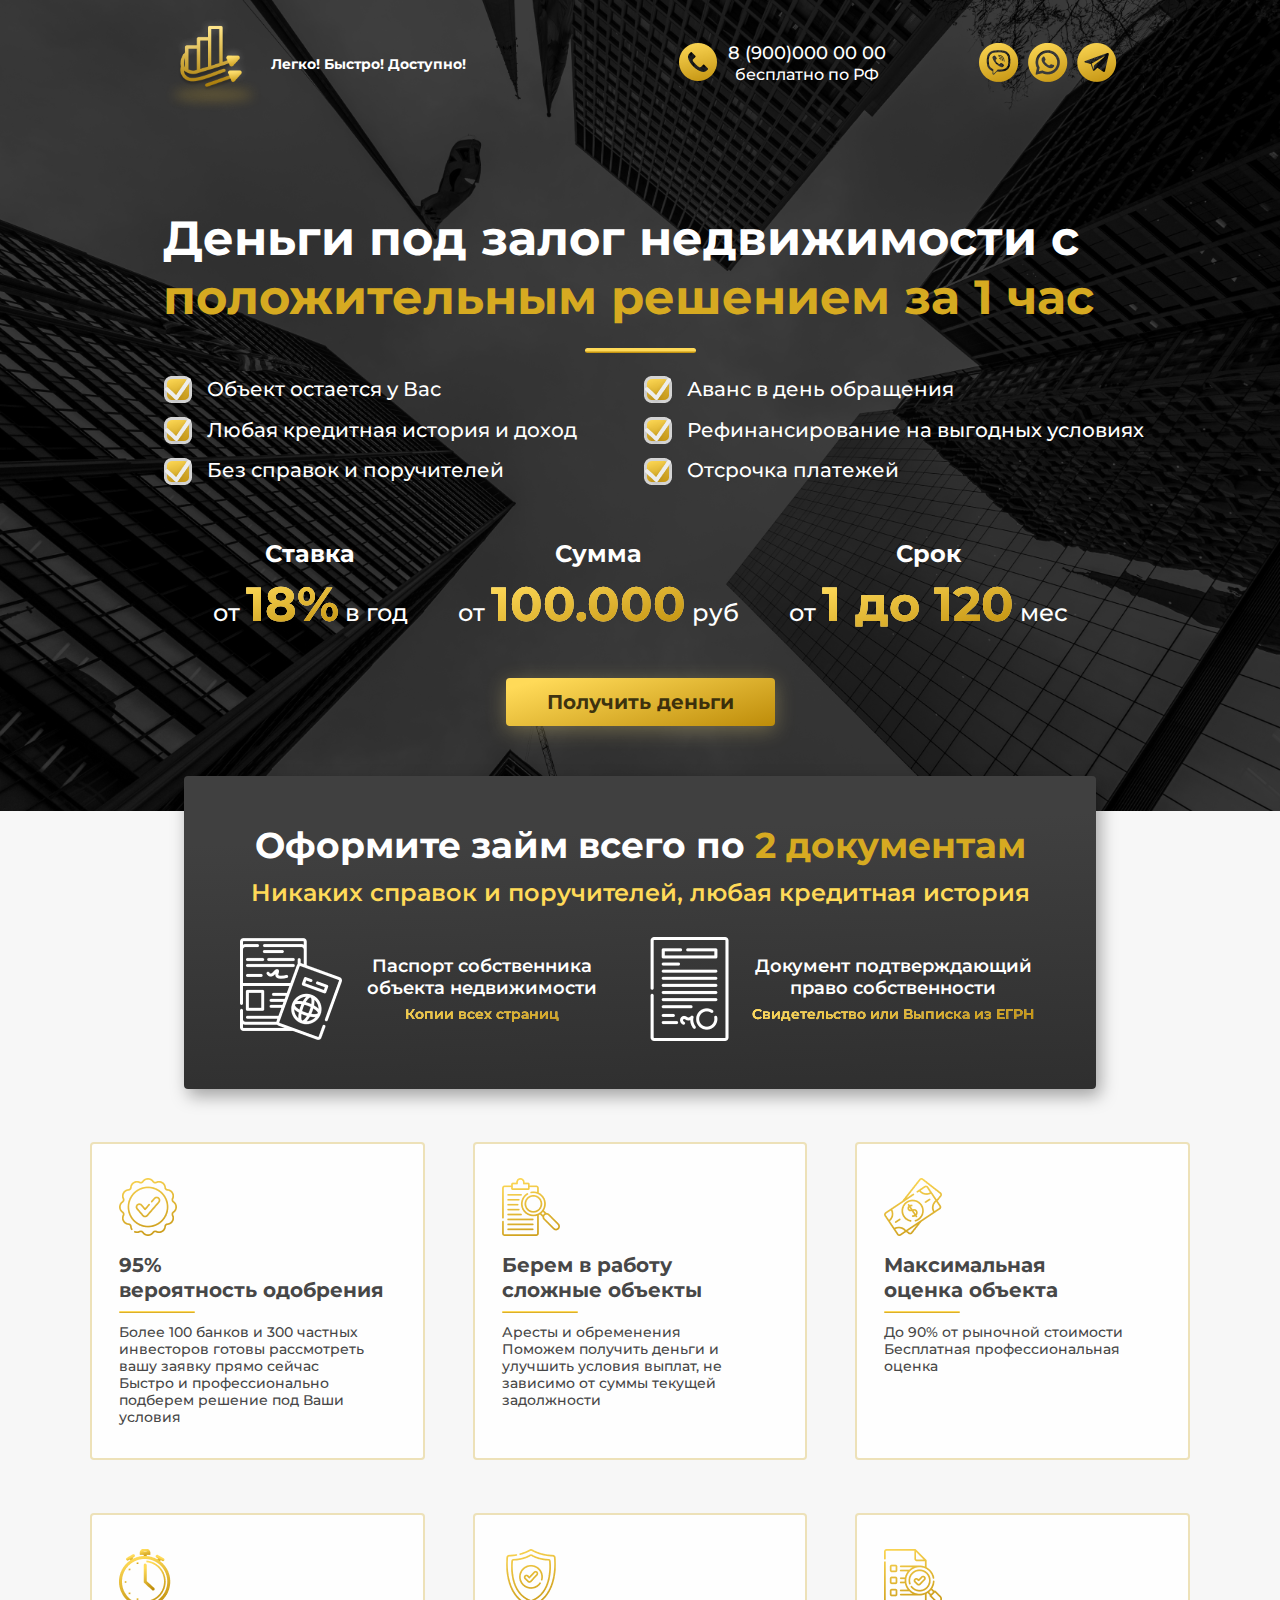
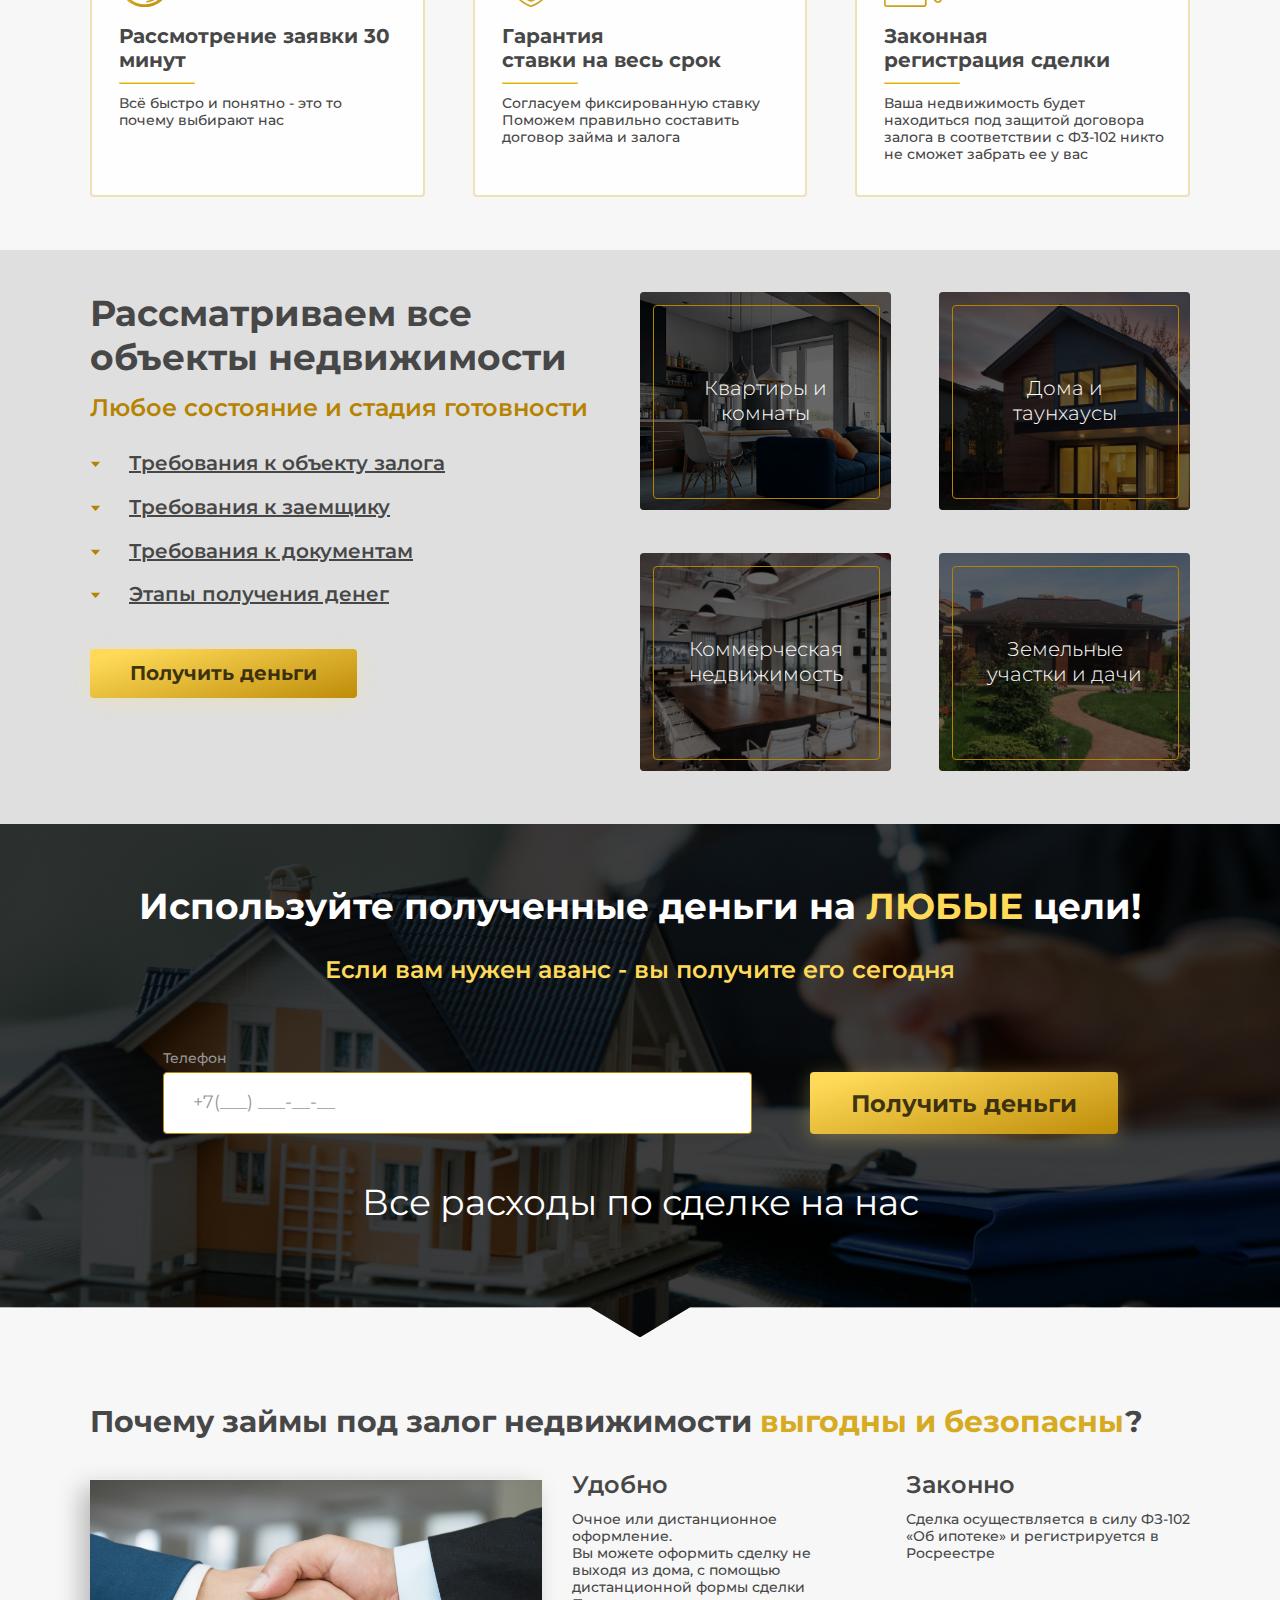
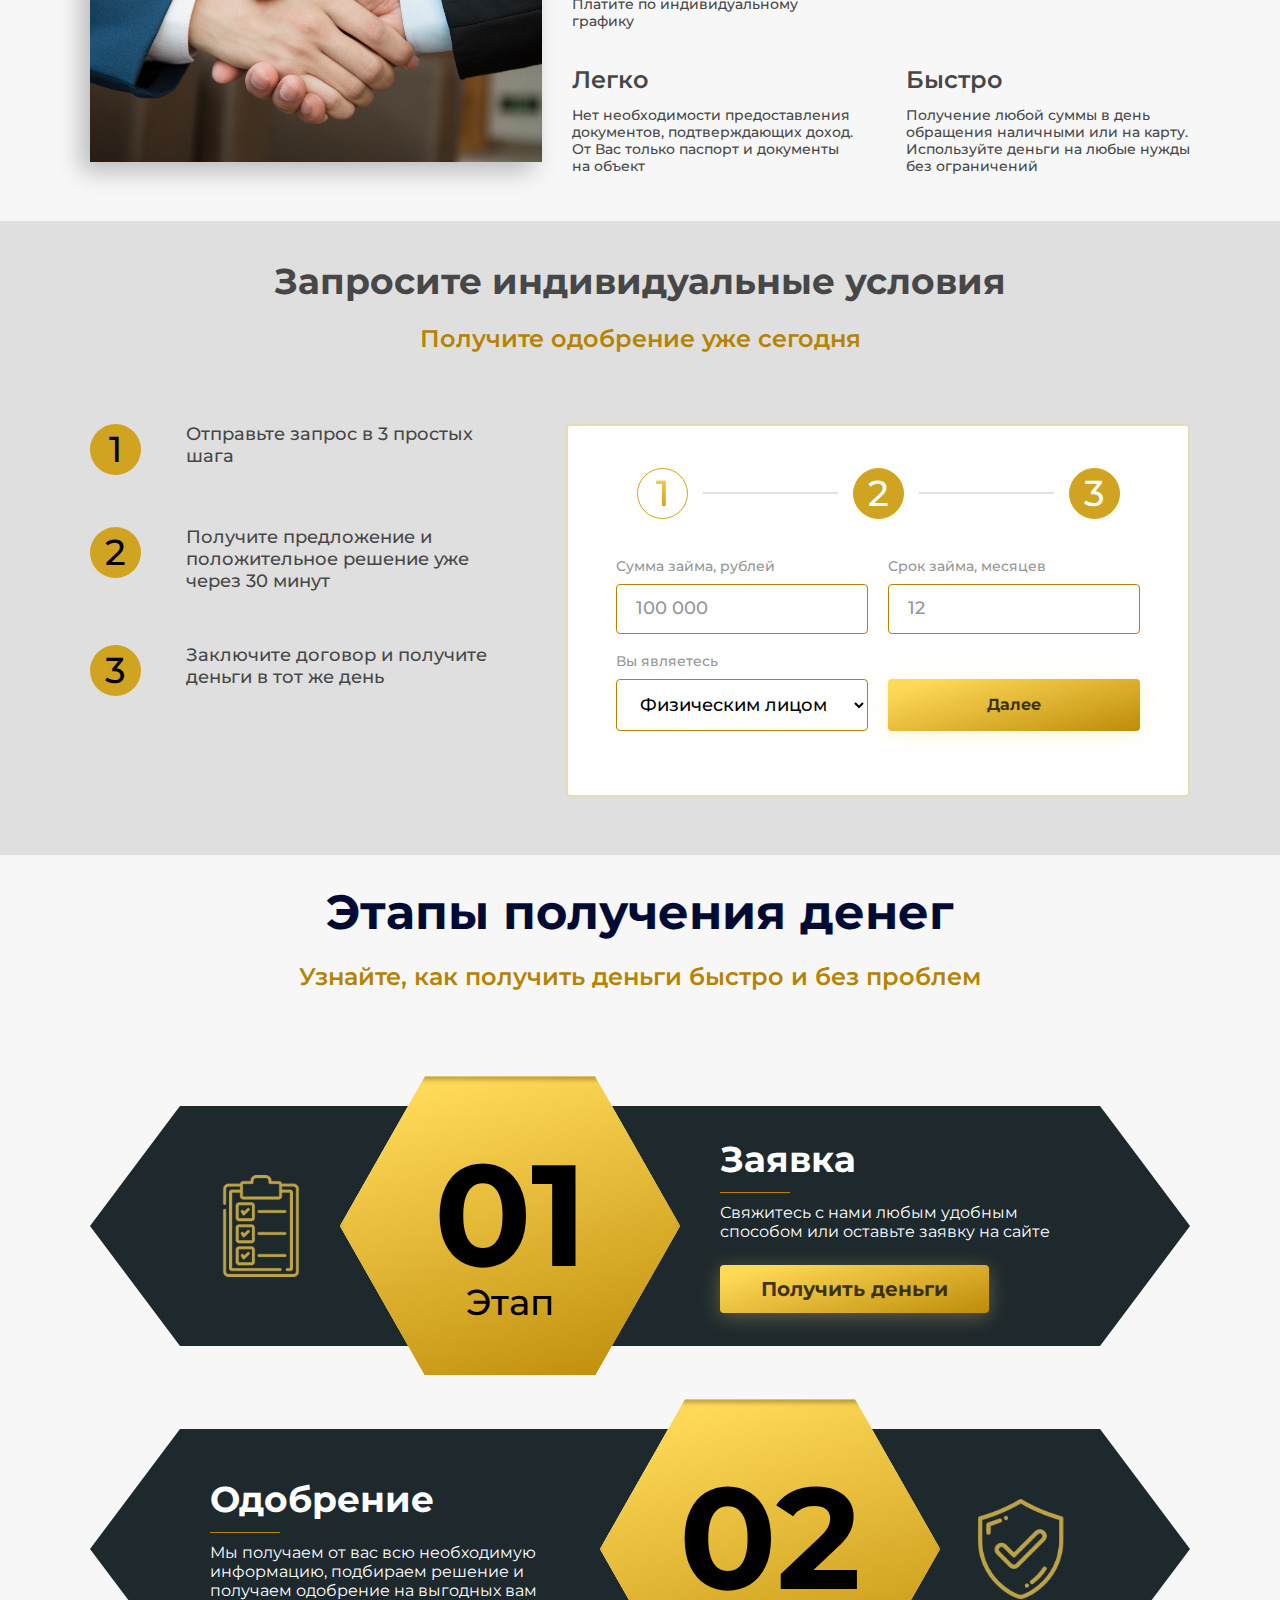
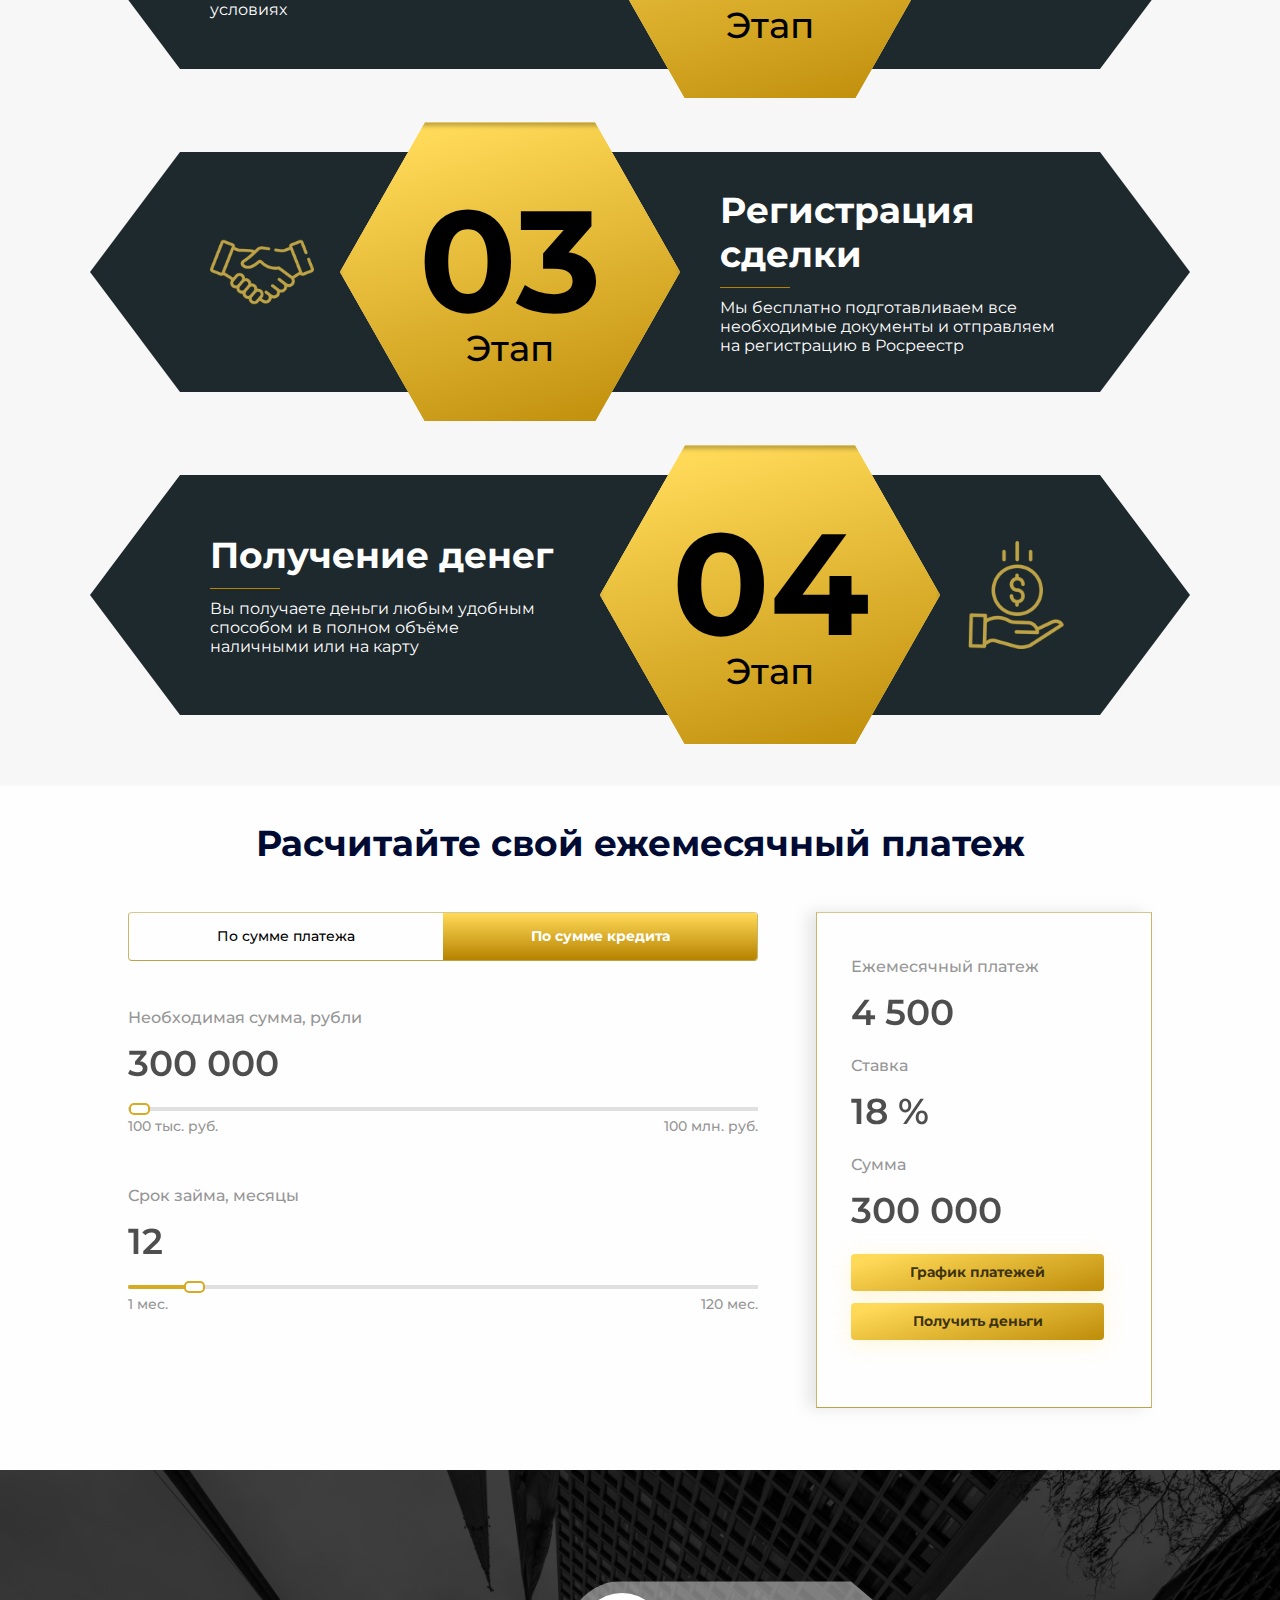
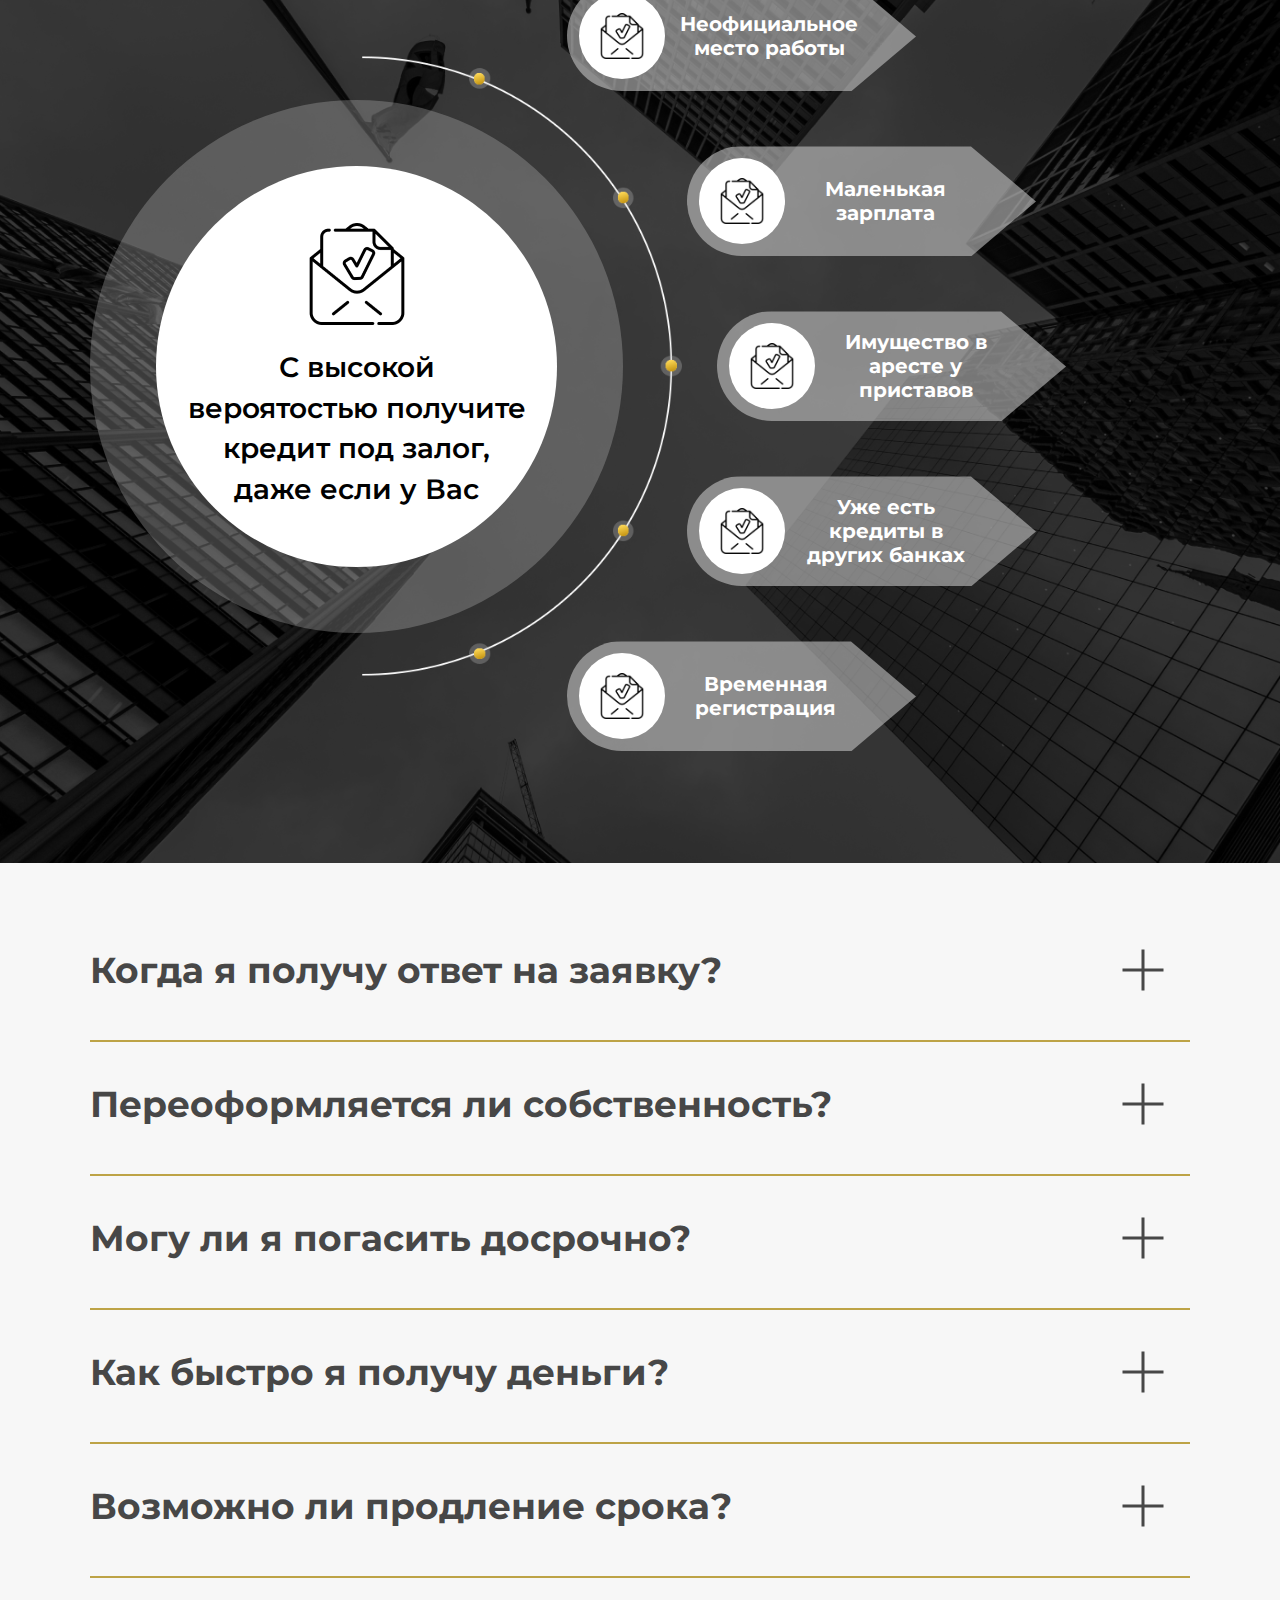
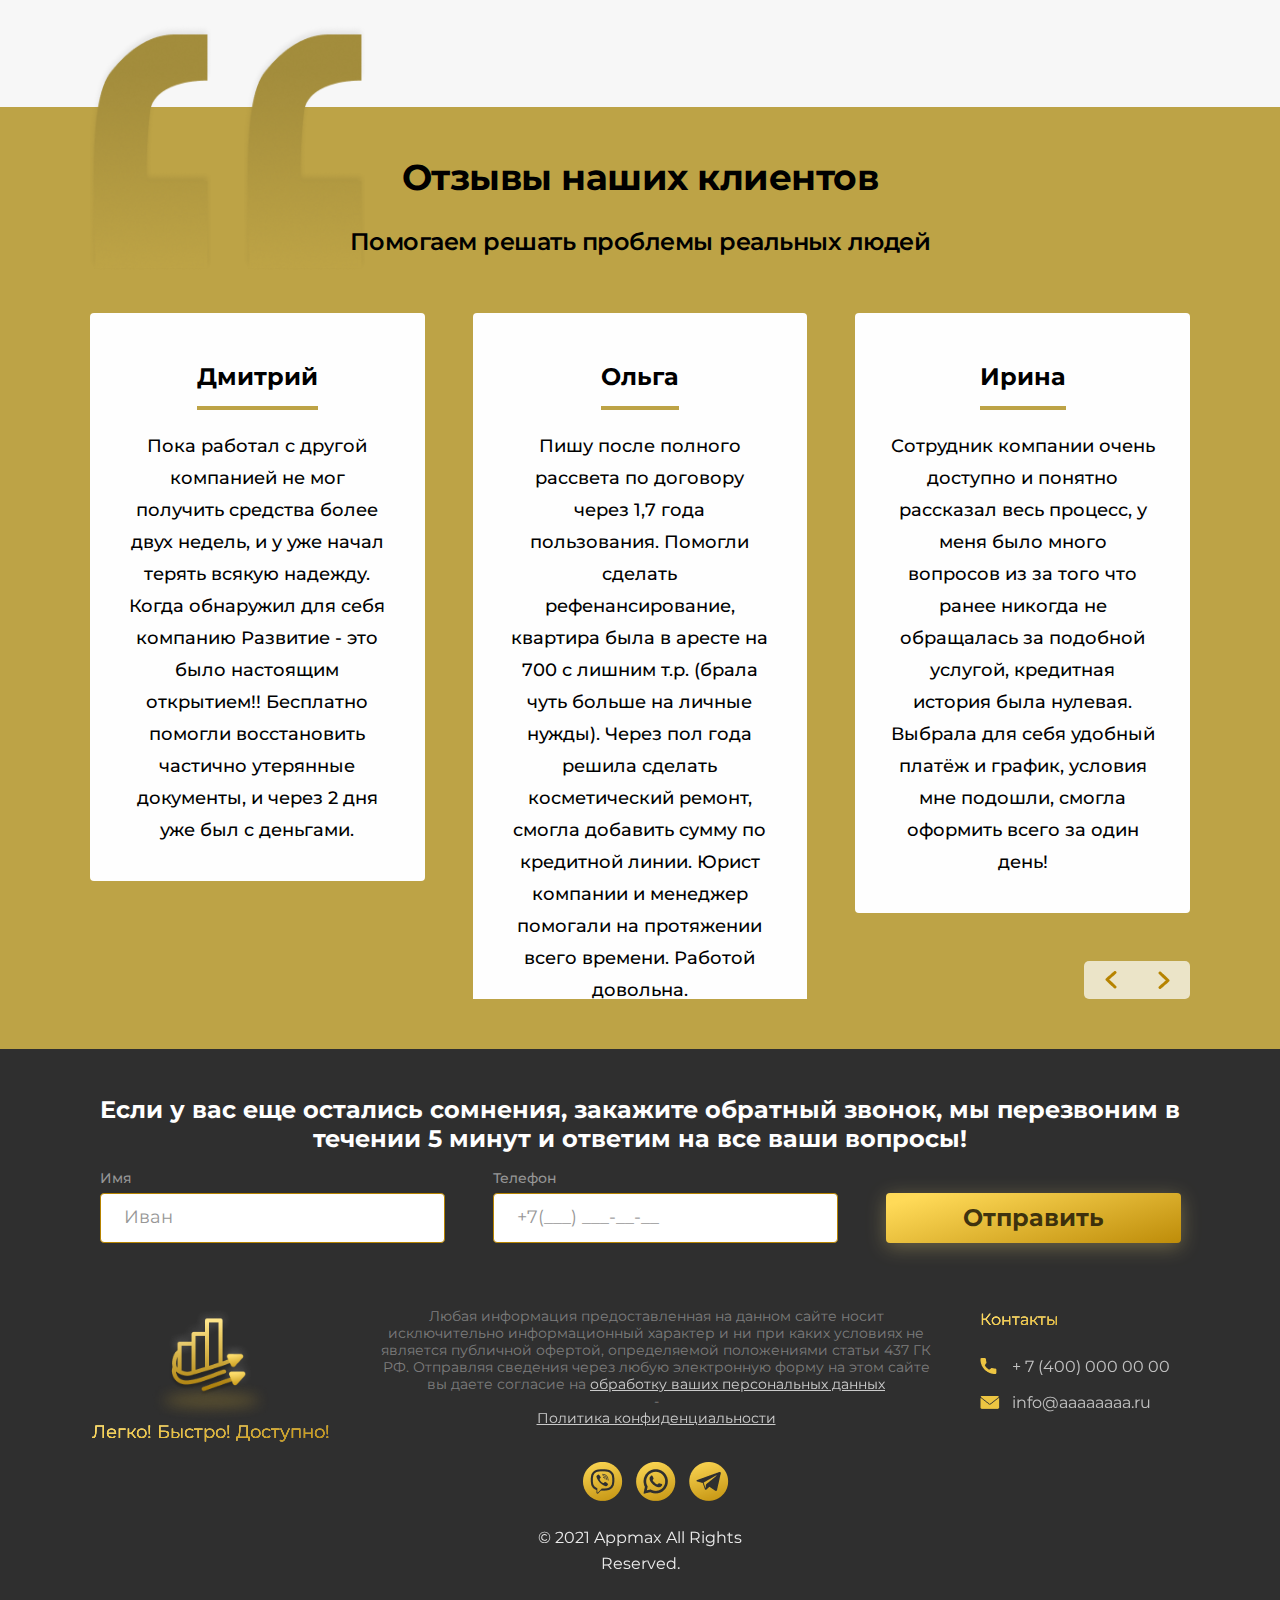
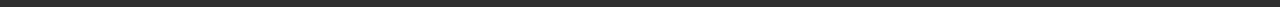
==== commit 12a0ae58: "Fixing content" ====
--- a/index.html
+++ b/index.html
@@ -97,7 +97,7 @@
                     <img src="./img/checkbox.png" alt="Галочка">
                     <img src="./img/miniCheckbox.png" class="mini-checkbox" alt="Галочка">
                     <img src="./img/microCheckbox.png" class="micro-checkbox" alt="Галочка">
-                    <p class="header__text">Рефенансирование на выгодных условиях</p>
+                    <p class="header__text">Рефинансирование на выгодных условиях</p>
                 </li>
                 <li class="header__item">
                     <img src="./img/checkbox.png" alt="Галочка">
@@ -138,7 +138,7 @@
         </div>
         <!-- button -->
         <div class="header__wrapper">
-            <button type="button" class="header__button get-money" data-call-header>Получить деньги</button>
+            <button type="button" class="header__button get-money" data-call>Получить деньги</button>
         </div>
     </div>
 </header>
@@ -430,6 +430,7 @@
                                         <option value="Самозанятый">Самозанятый</option>
                                         <option value="ИП">ИП</option>
                                         <option value="ООО">ООО</option>
+                                        <option value="ПТС">ПТС</option>
                                     </select>
                                 </div>
                                 <div class="indi__input-wrap">
@@ -510,7 +511,7 @@
             <section class="steps">
     <div class="container steps__container">
         <h2 class="steps__title">Этапы получения денег</h2>
-        <p class="steps__subtitle">Узнайте, как получить займ быстро и без проблем</p>
+        <p class="steps__subtitle">Узнайте, как получить деньги быстро и без проблем</p>
         <ul class="steps__list">
             <li class="steps__item">
                 <div class="steps__img si-1">
@@ -521,7 +522,7 @@
                     <p class="steps__step">Этап</p>
                 </div>
                 <div class="steps__content">
-                    <p class="steps__item-title">Заявка на займ</p>
+                    <p class="steps__item-title">Заявка</p>
                     <div class="steps__line"></div>
                     <p class="steps__text">Свяжитесь с нами любым удобным способом или оставьте заявку на сайте</p>
                     <button type="button" class="steps__button get-money" data-call>Получить деньги</button>
@@ -537,7 +538,7 @@
                     <p class="steps__step">Этап</p>
                 </div>
                 <div class="steps__content">
-                    <p class="steps__item-title">Одобрение займа</p>
+                    <p class="steps__item-title">Одобрение</p>
                     <div class="steps__line"></div>
                     <p class="steps__text">Мы получаем от вас всю необходимую информацию, подбираем решение и получаем одобрение на выгодных вам условиях</p>
                 </div>
@@ -569,7 +570,7 @@
                 <div class="steps__content">
                     <p class="steps__item-title">Получение денег</p>
                     <div class="steps__line"></div>
-                    <p class="steps__text">Вы получаете деньги в любой удобной форме и в полном объёме наличными или на карту</p>
+                    <p class="steps__text">Вы получаете деньги любым удобным способом и в полном объёме наличными или на карту</p>
                 </div>
                 <div class="steps__back"></div>
             </li>
@@ -737,17 +738,17 @@
             </li>
             <li class="faq__item">
                 <div class="faq__button">
-                    <p class="faq__title">Могу ли я вернуть займ досрочно?</p>
+                    <p class="faq__title">Могу ли я погасить досрочно?</p>
                     <div class="faq__close">
                         <div class="faq__line"></div>
                         <div class="faq__line"></div>
                     </div>
                 </div>
-                <p class="faq__text">В любой момент, без штрафов и комиссий. Вы также можете погасить займ частично, сократив либо ежемесячный платеж, либо срок займа</p>
+                <p class="faq__text">В любой момент, без штрафов и комиссий. Вы также можете погасить частично, сократив либо ежемесячный платеж, либо срок</p>
             </li>
             <li class="faq__item">
                 <div class="faq__button">
-                    <p class="faq__title">Как быстро я получу займ?</p>
+                    <p class="faq__title">Как быстро я получу деньги?</p>
                     <div class="faq__close">
                         <div class="faq__line"></div>
                         <div class="faq__line"></div>
@@ -757,7 +758,7 @@
             </li>
             <li class="faq__item">
                 <div class="faq__button">
-                    <p class="faq__title">Возможно ли продление срока займа?</p>
+                    <p class="faq__title">Возможно ли продление срока?</p>
                     <div class="faq__close">
                         <div class="faq__line"></div>
                         <div class="faq__line"></div>
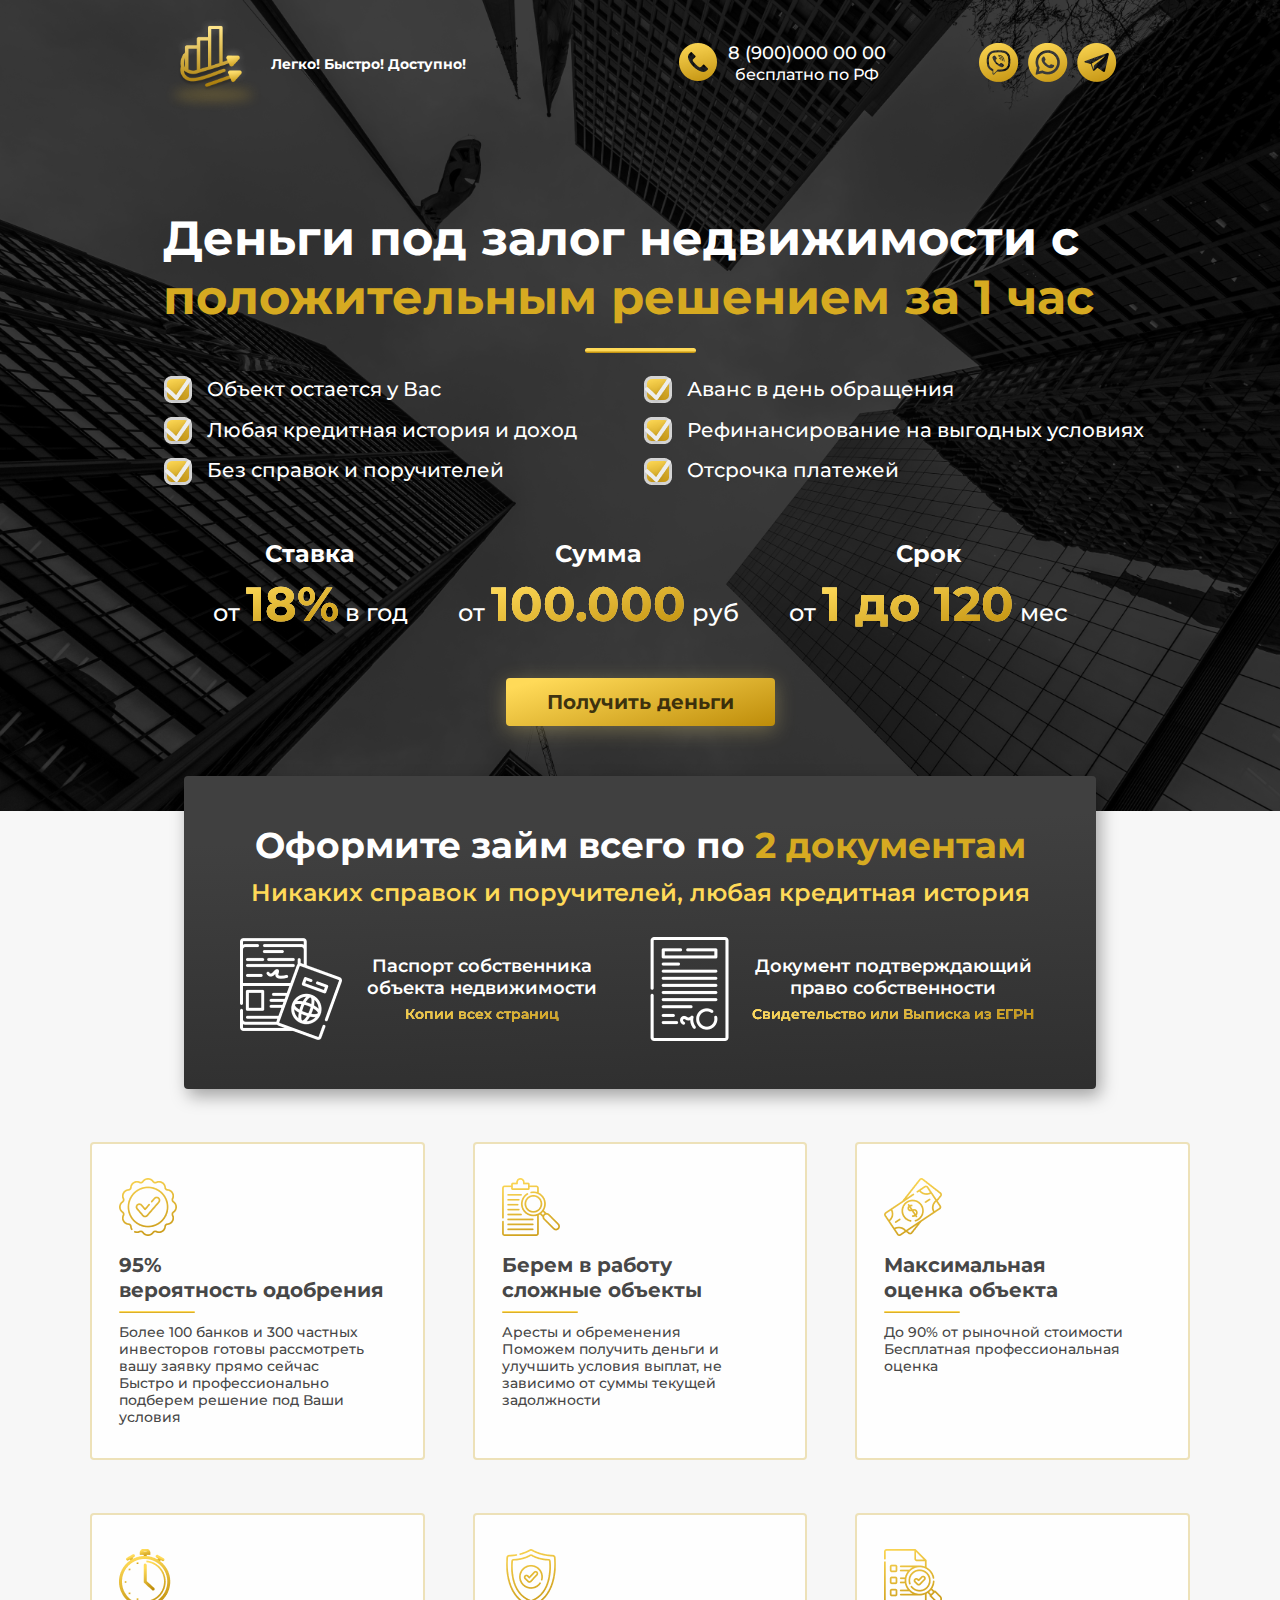
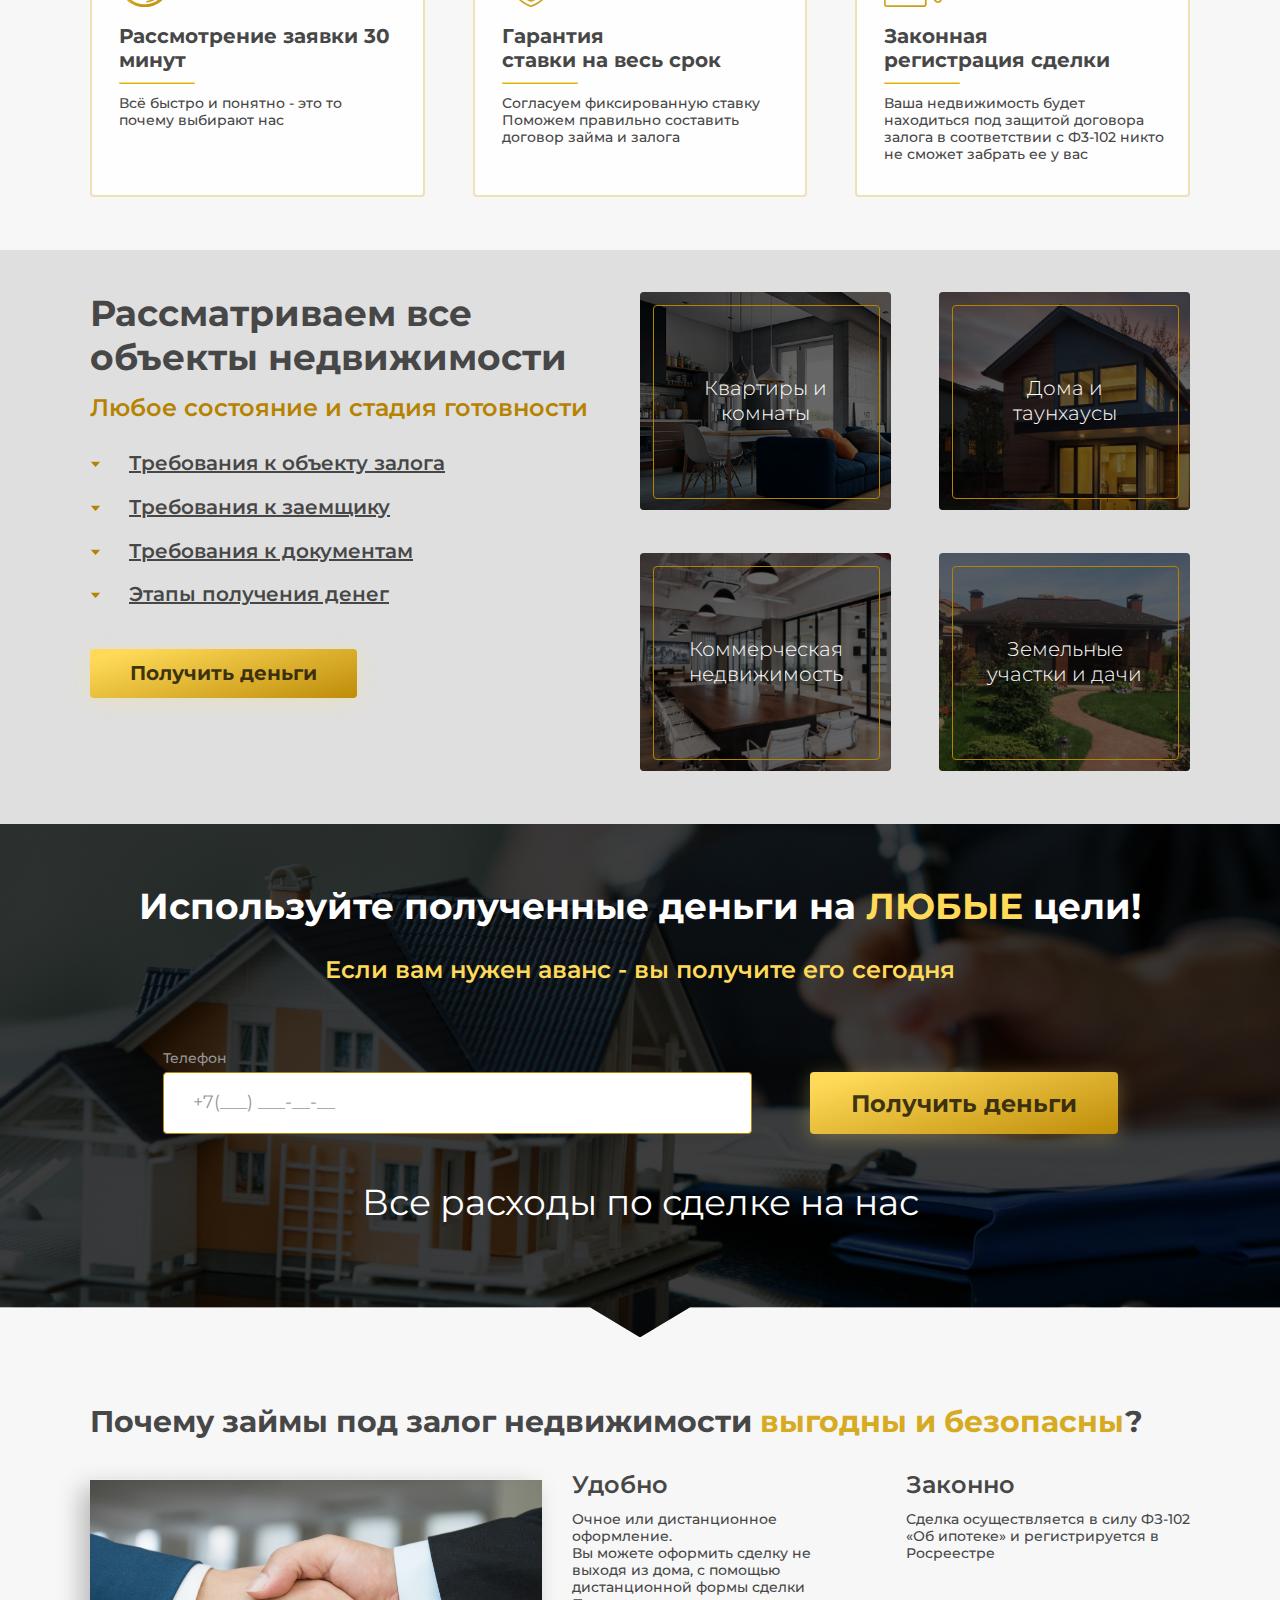
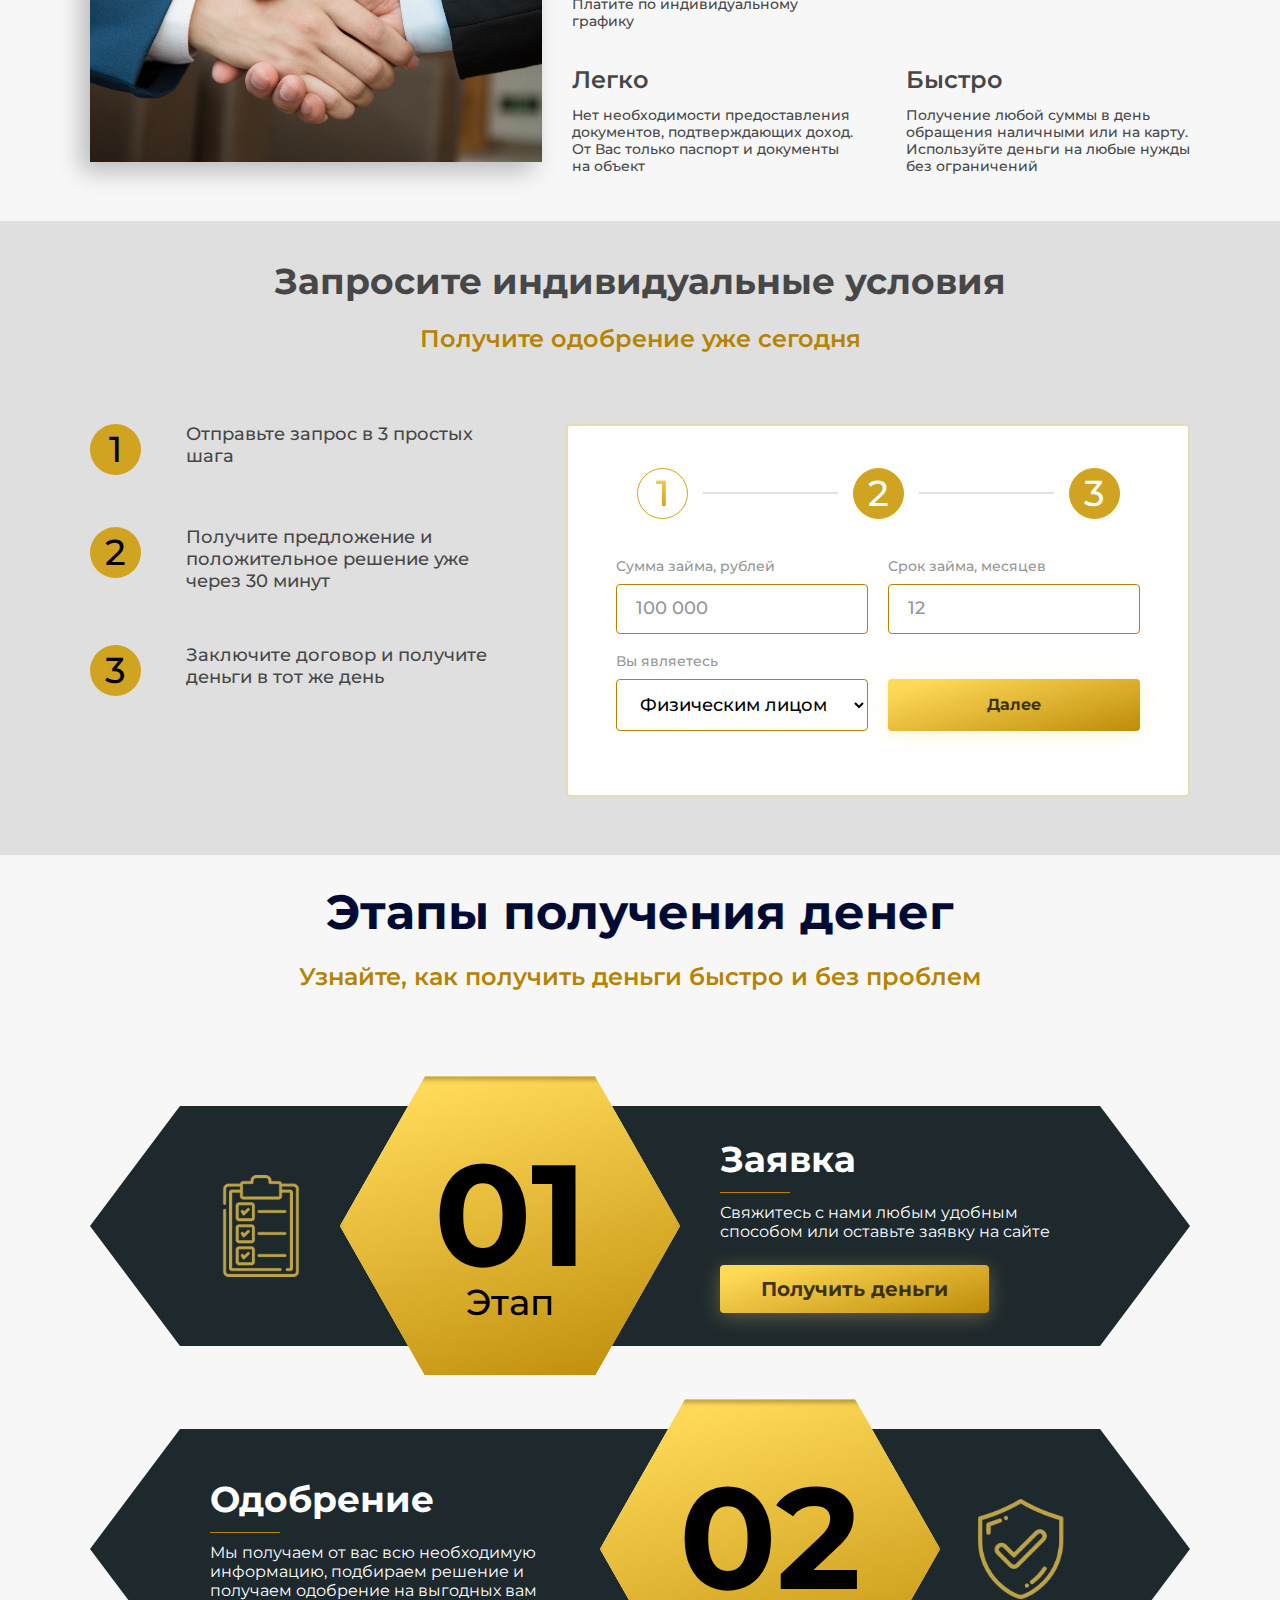
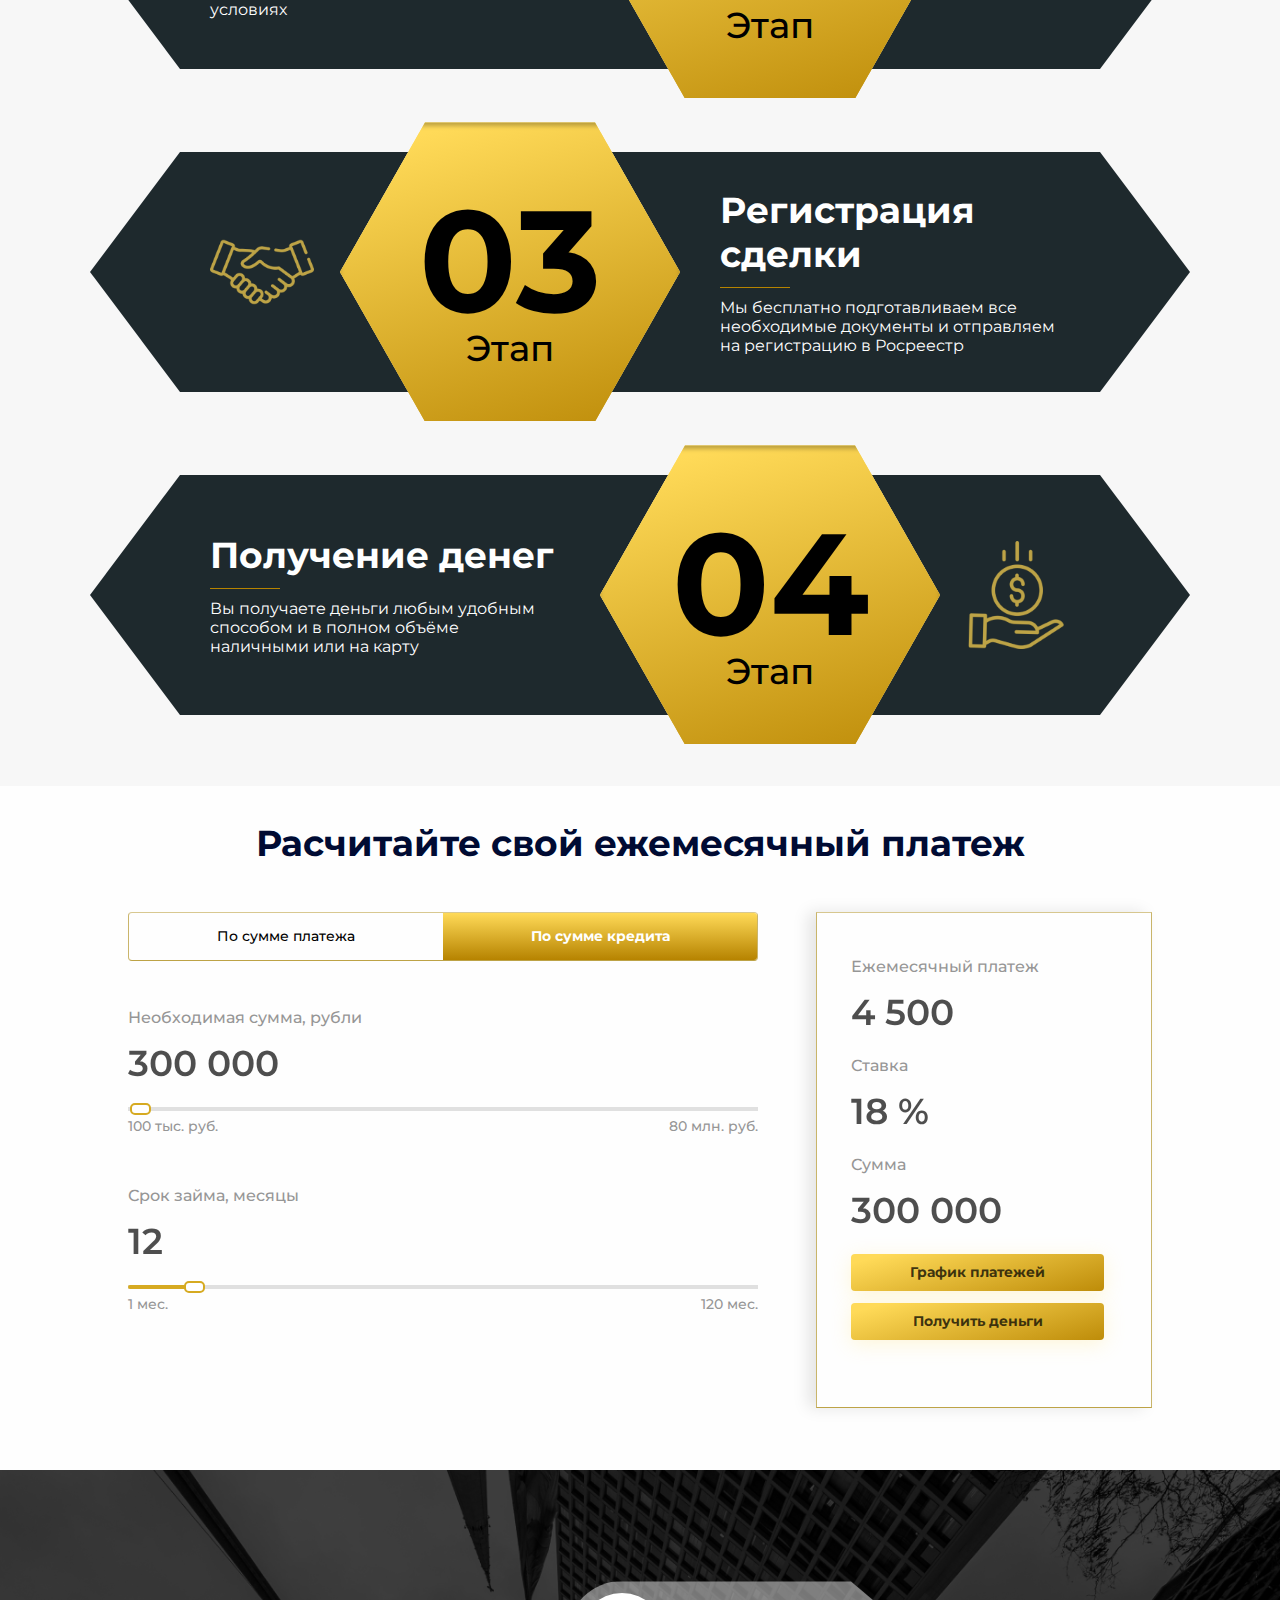
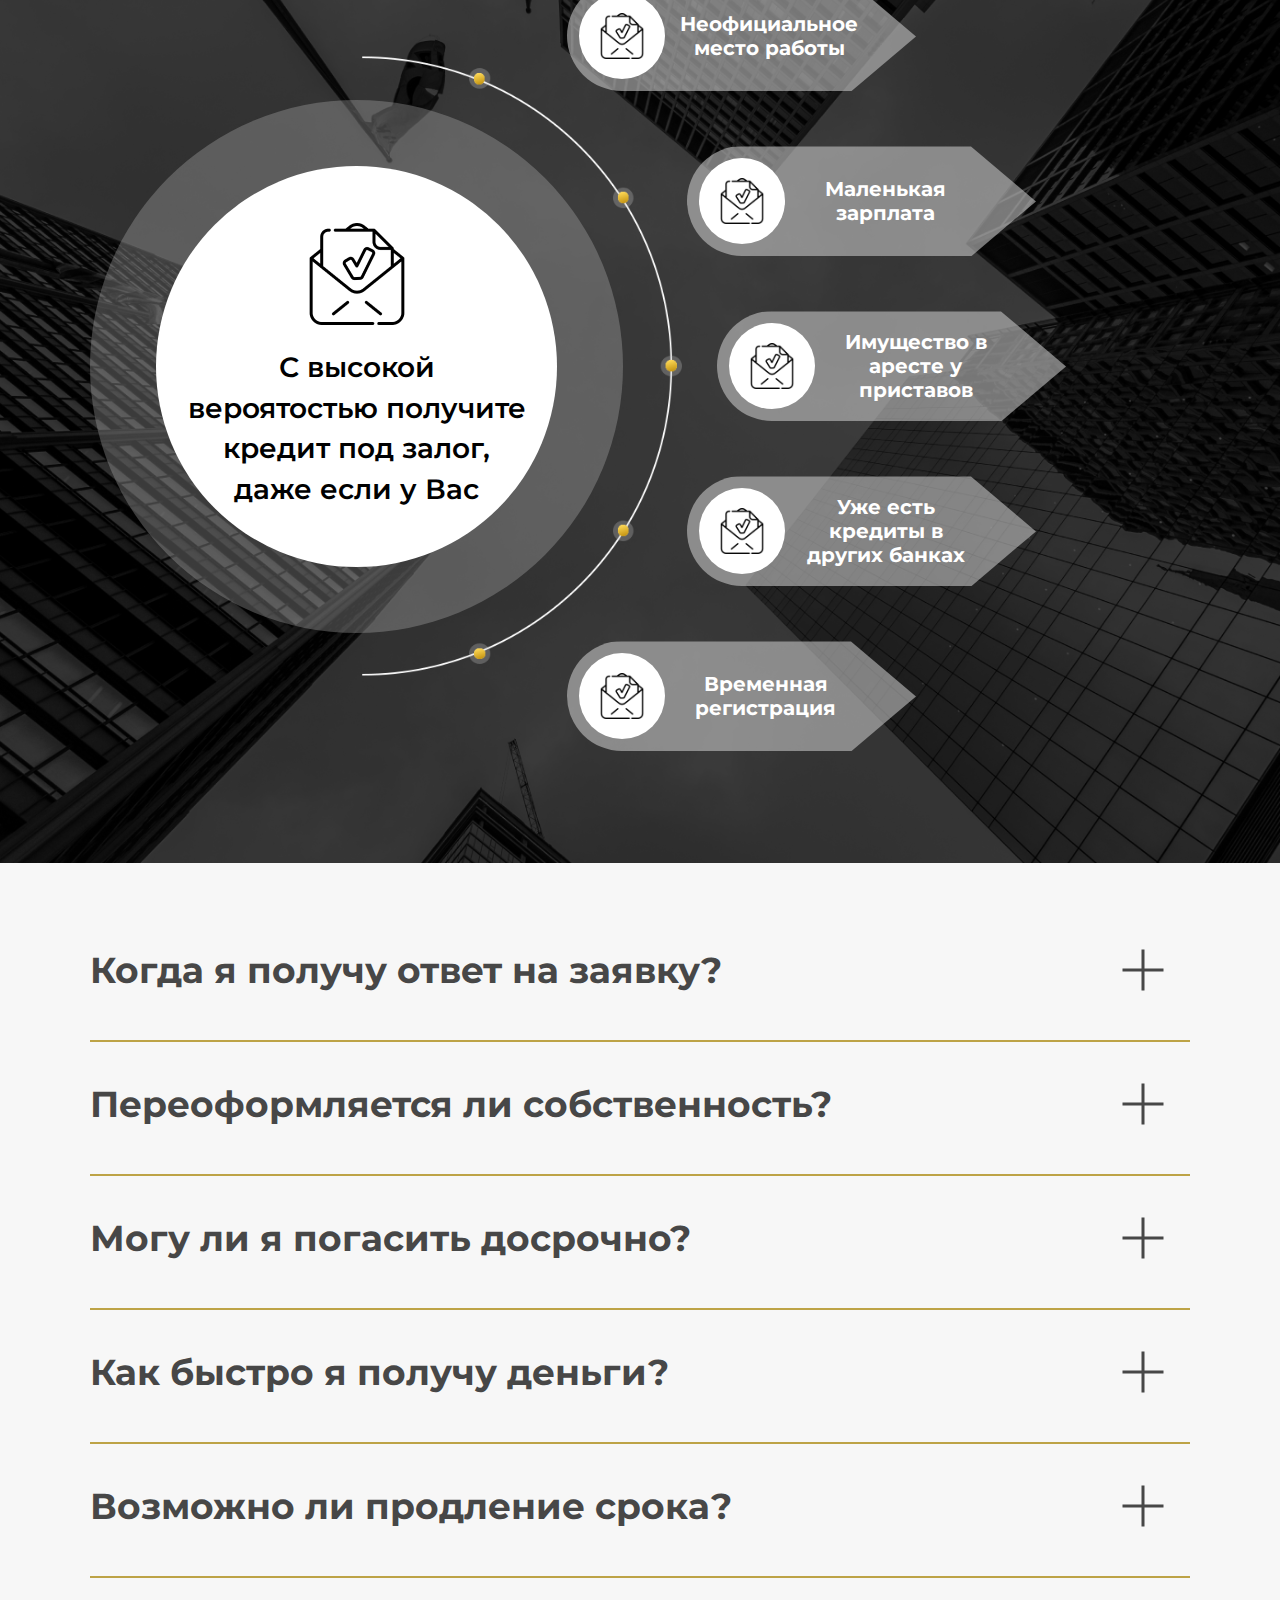
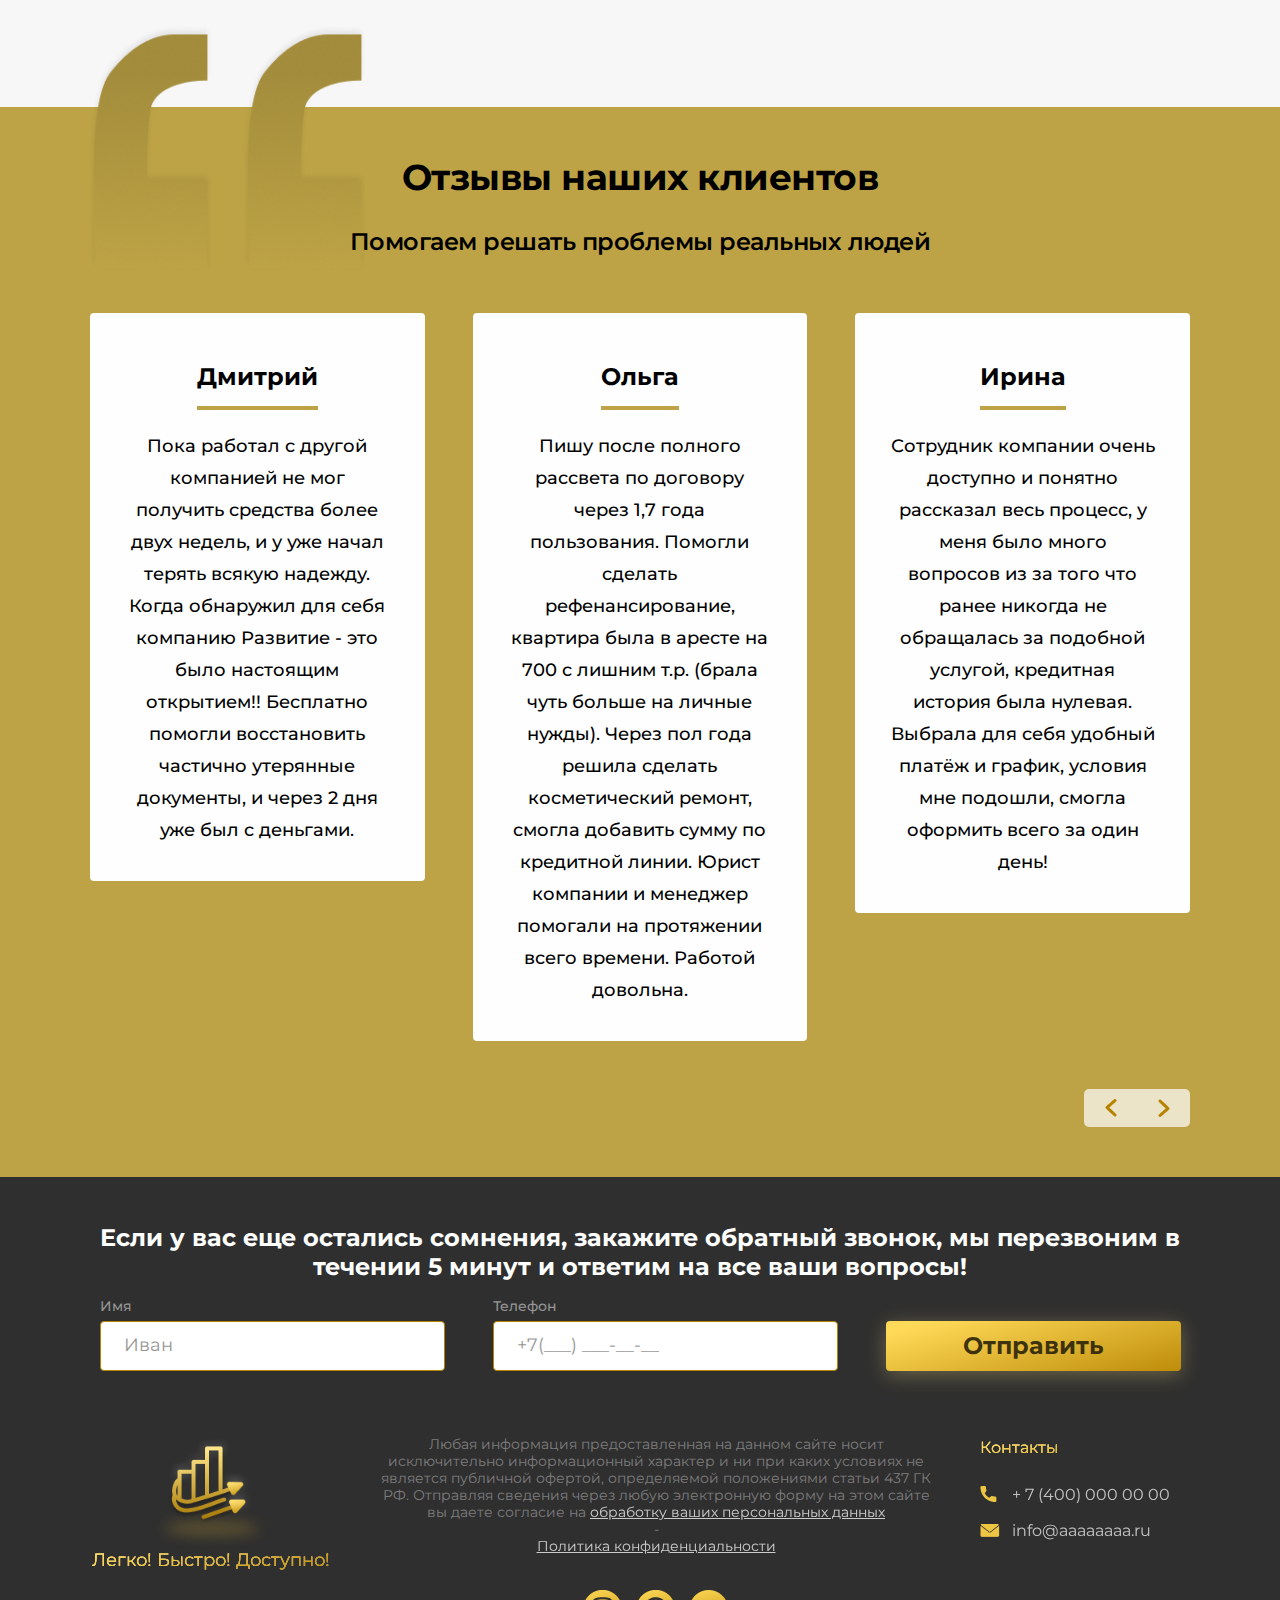
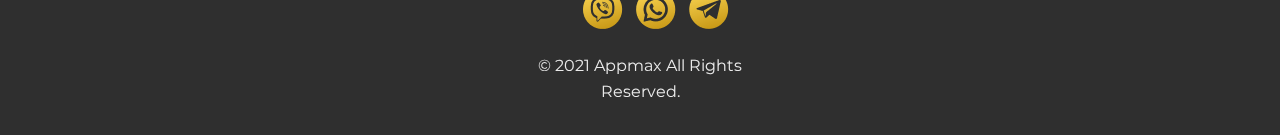
==== commit bc6a5b4b: "change sum slider max value" ====
--- a/index.html
+++ b/index.html
@@ -615,12 +615,12 @@
                                 step="100000"
                                 value="300000"
                                 min="100000"
-                                max="100000000">
+                                max="80000000">
                         <div class="calc__range-line" id="calc-sum-line"></div>
                         </div>
                         <div class="calc__range-values">
                             <p class="calc__range-min">100 тыс. руб.</p>
-                            <p class="calc__range-max">100 млн. руб.</p>
+                            <p class="calc__range-max">80 млн. руб.</p>
                         </div>
                     </div>
                     <div class="calc__range">
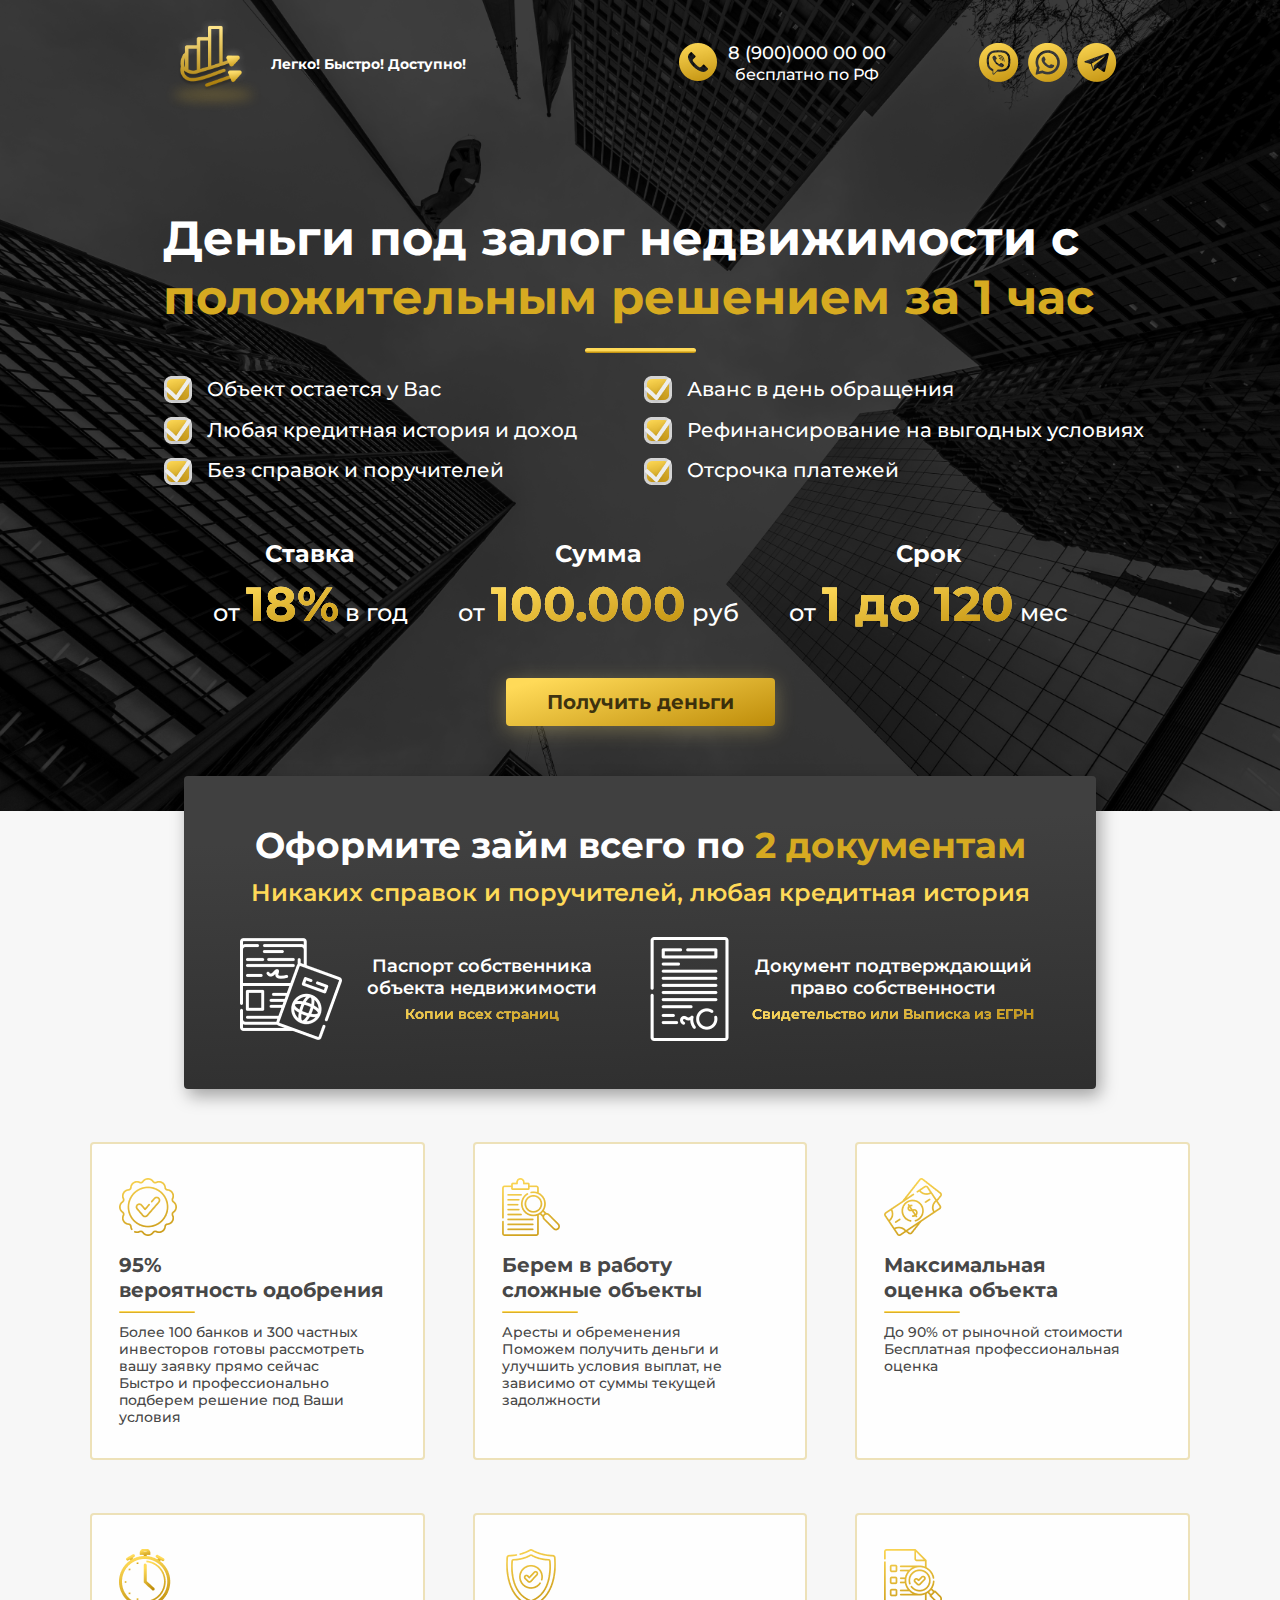
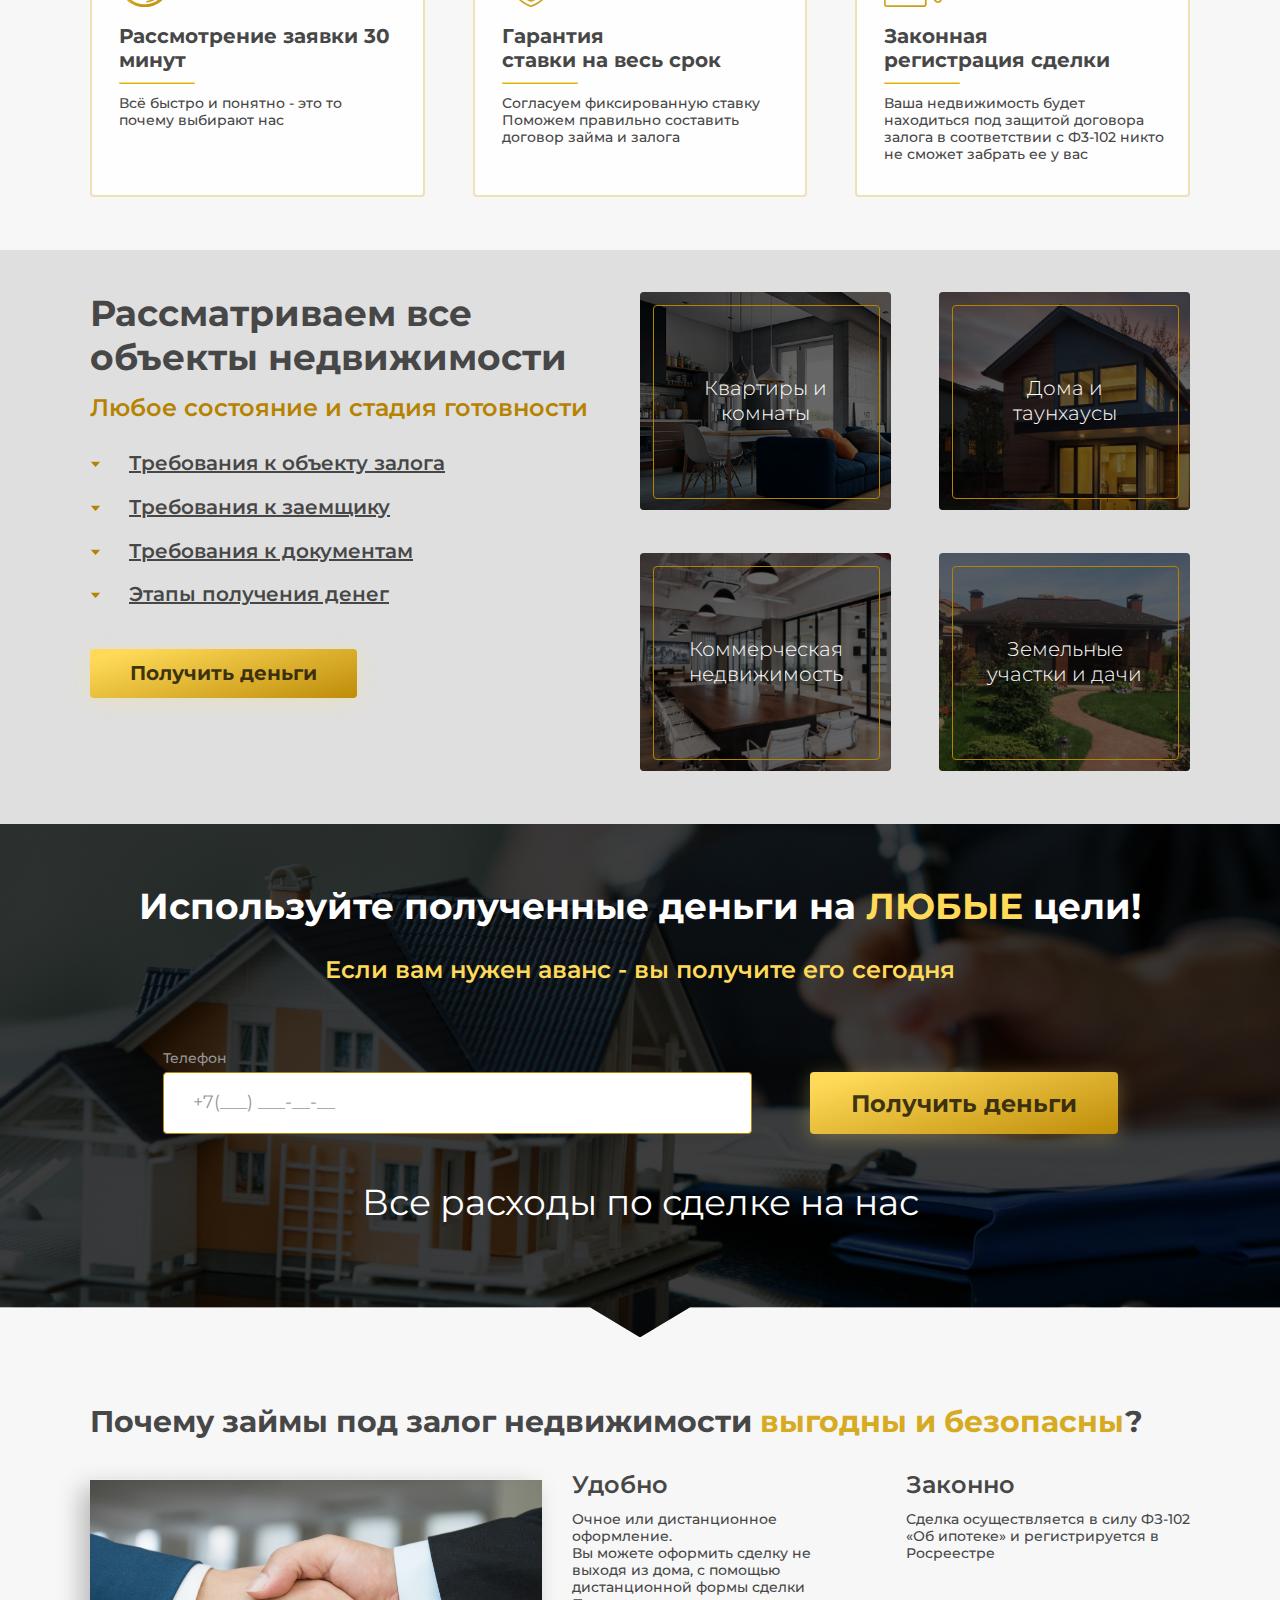
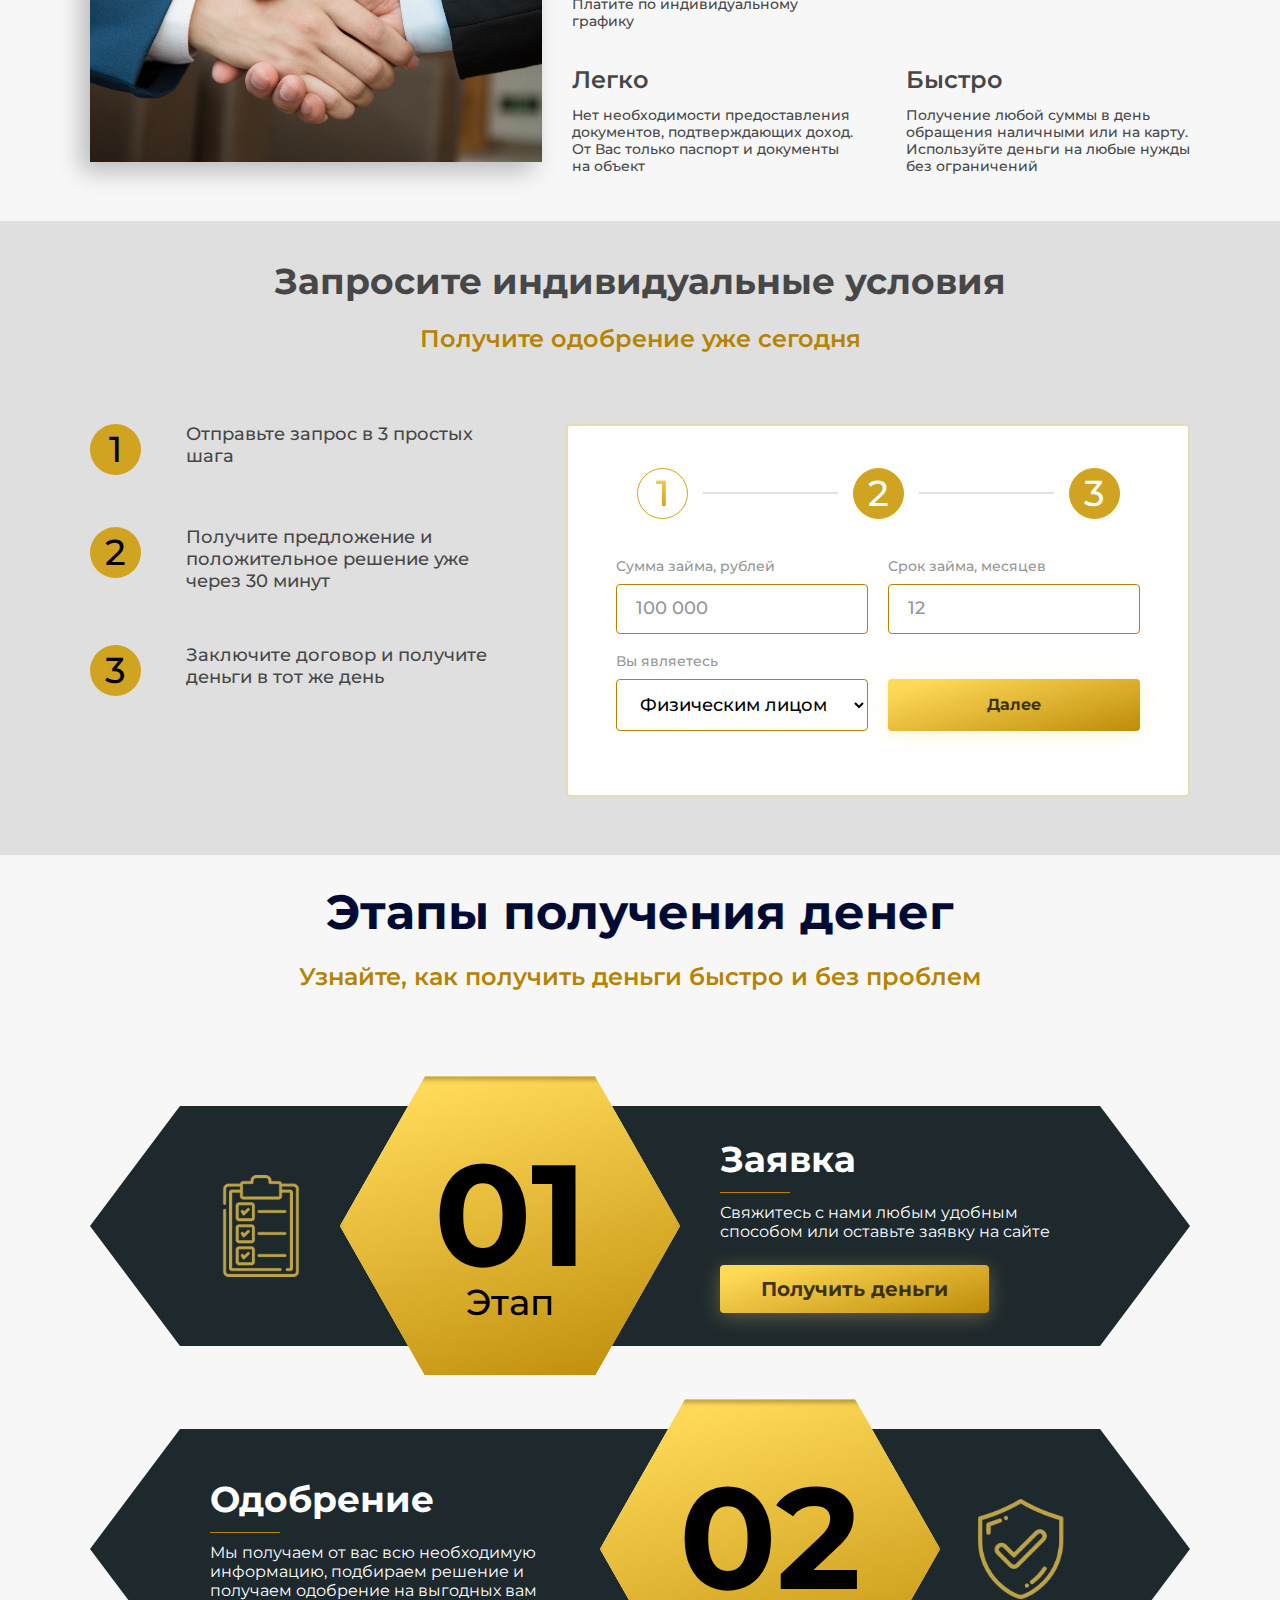
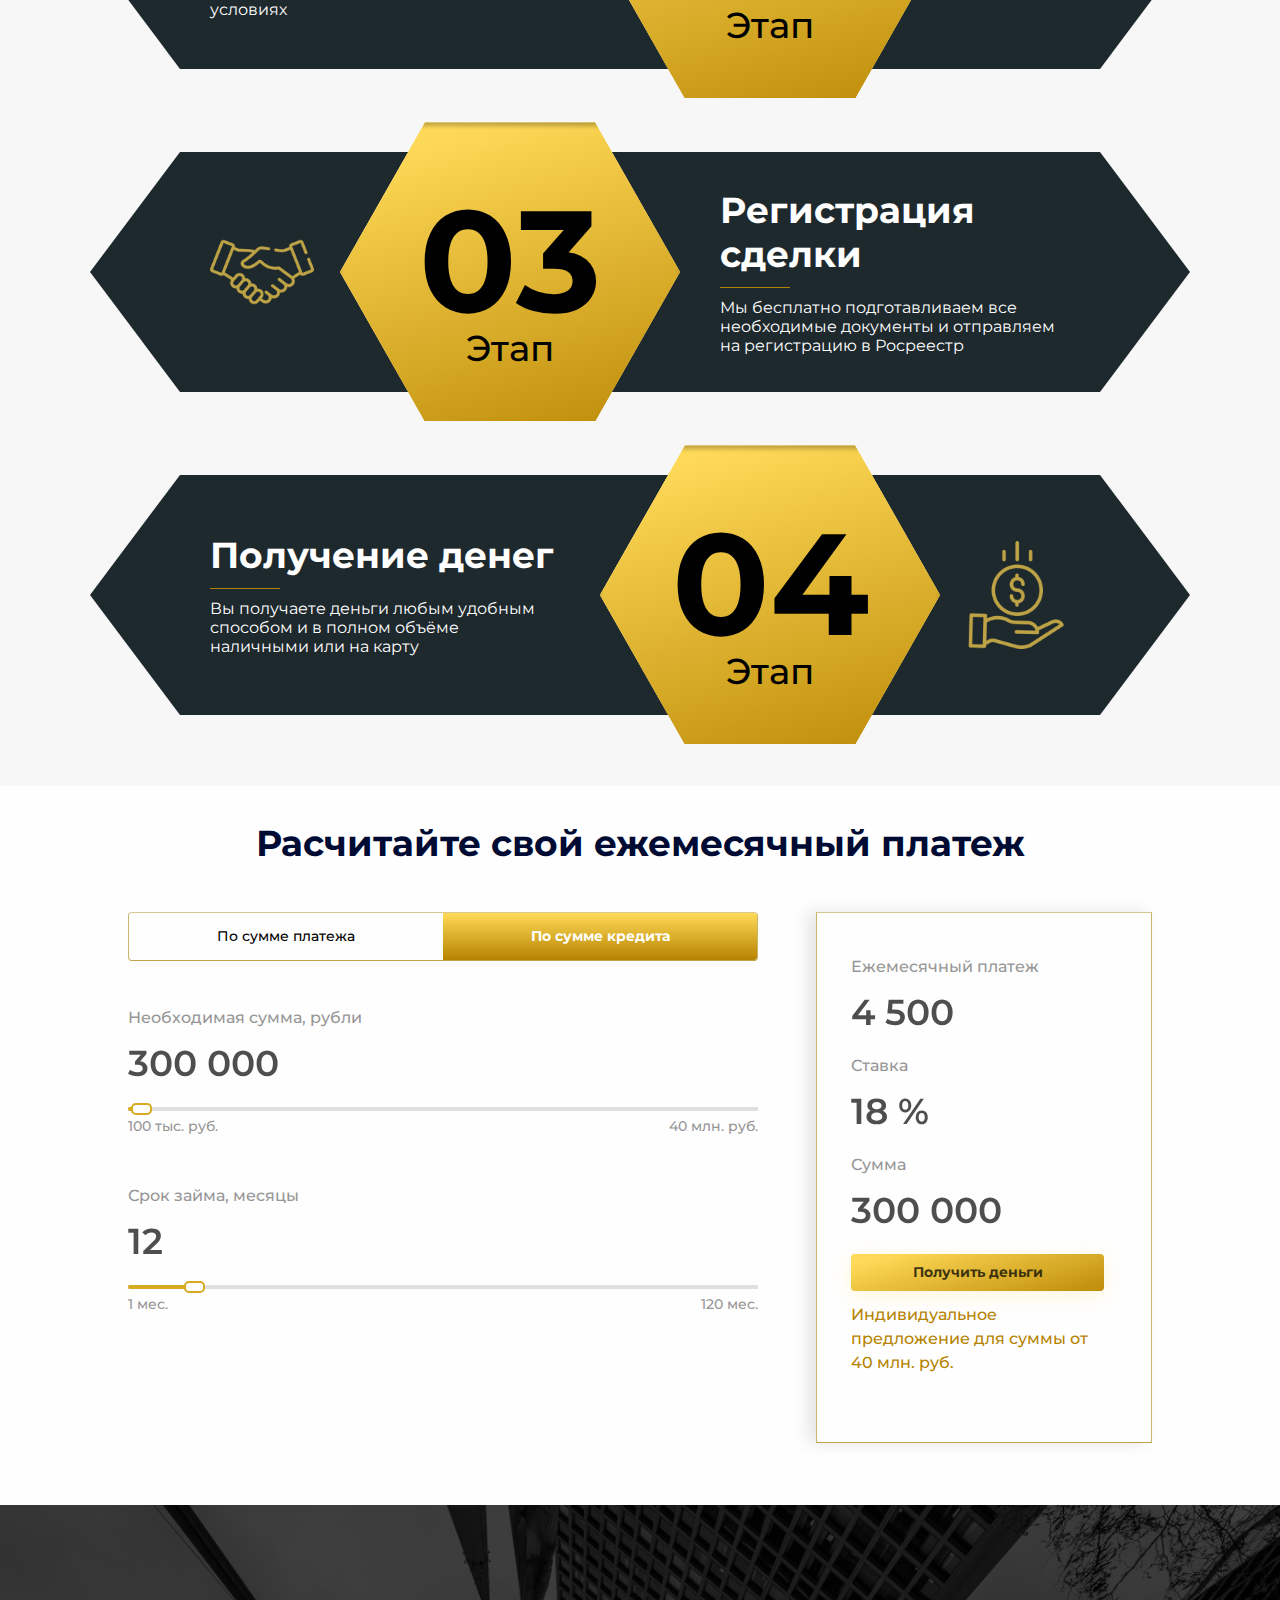
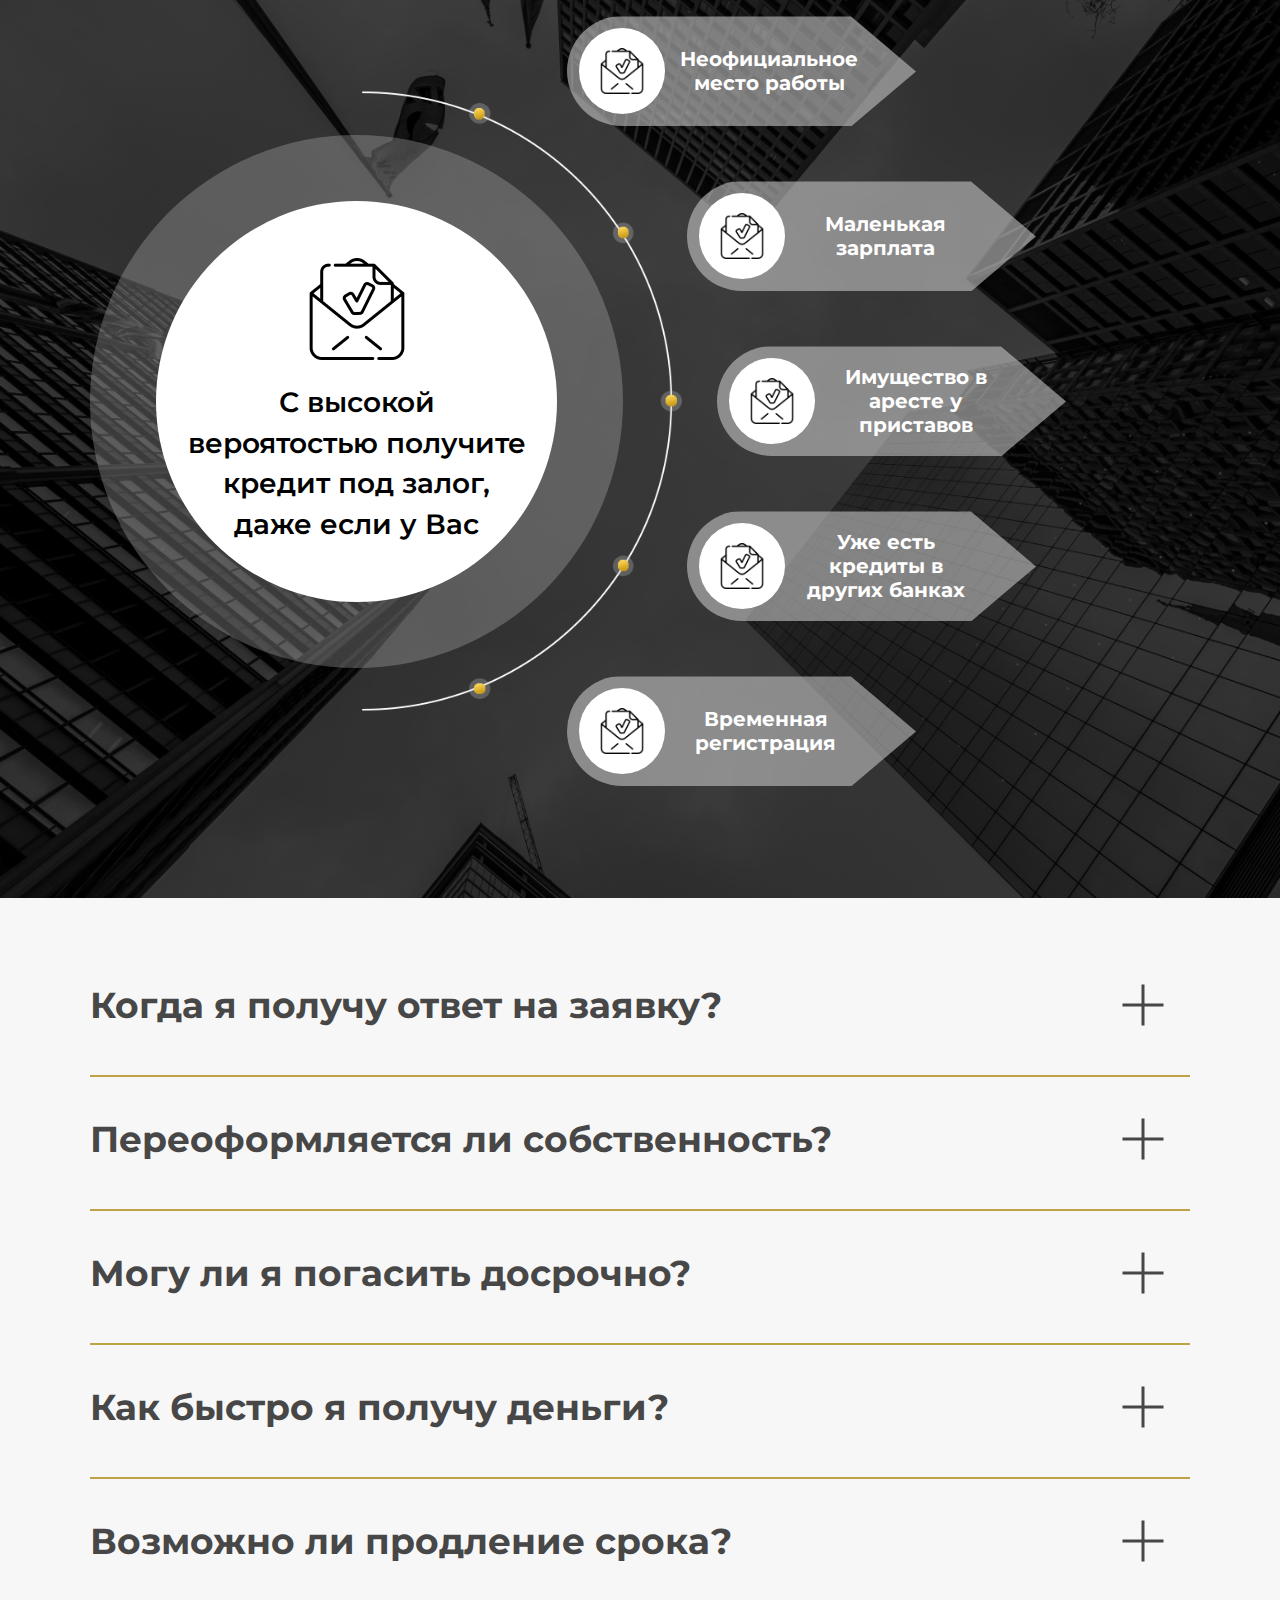
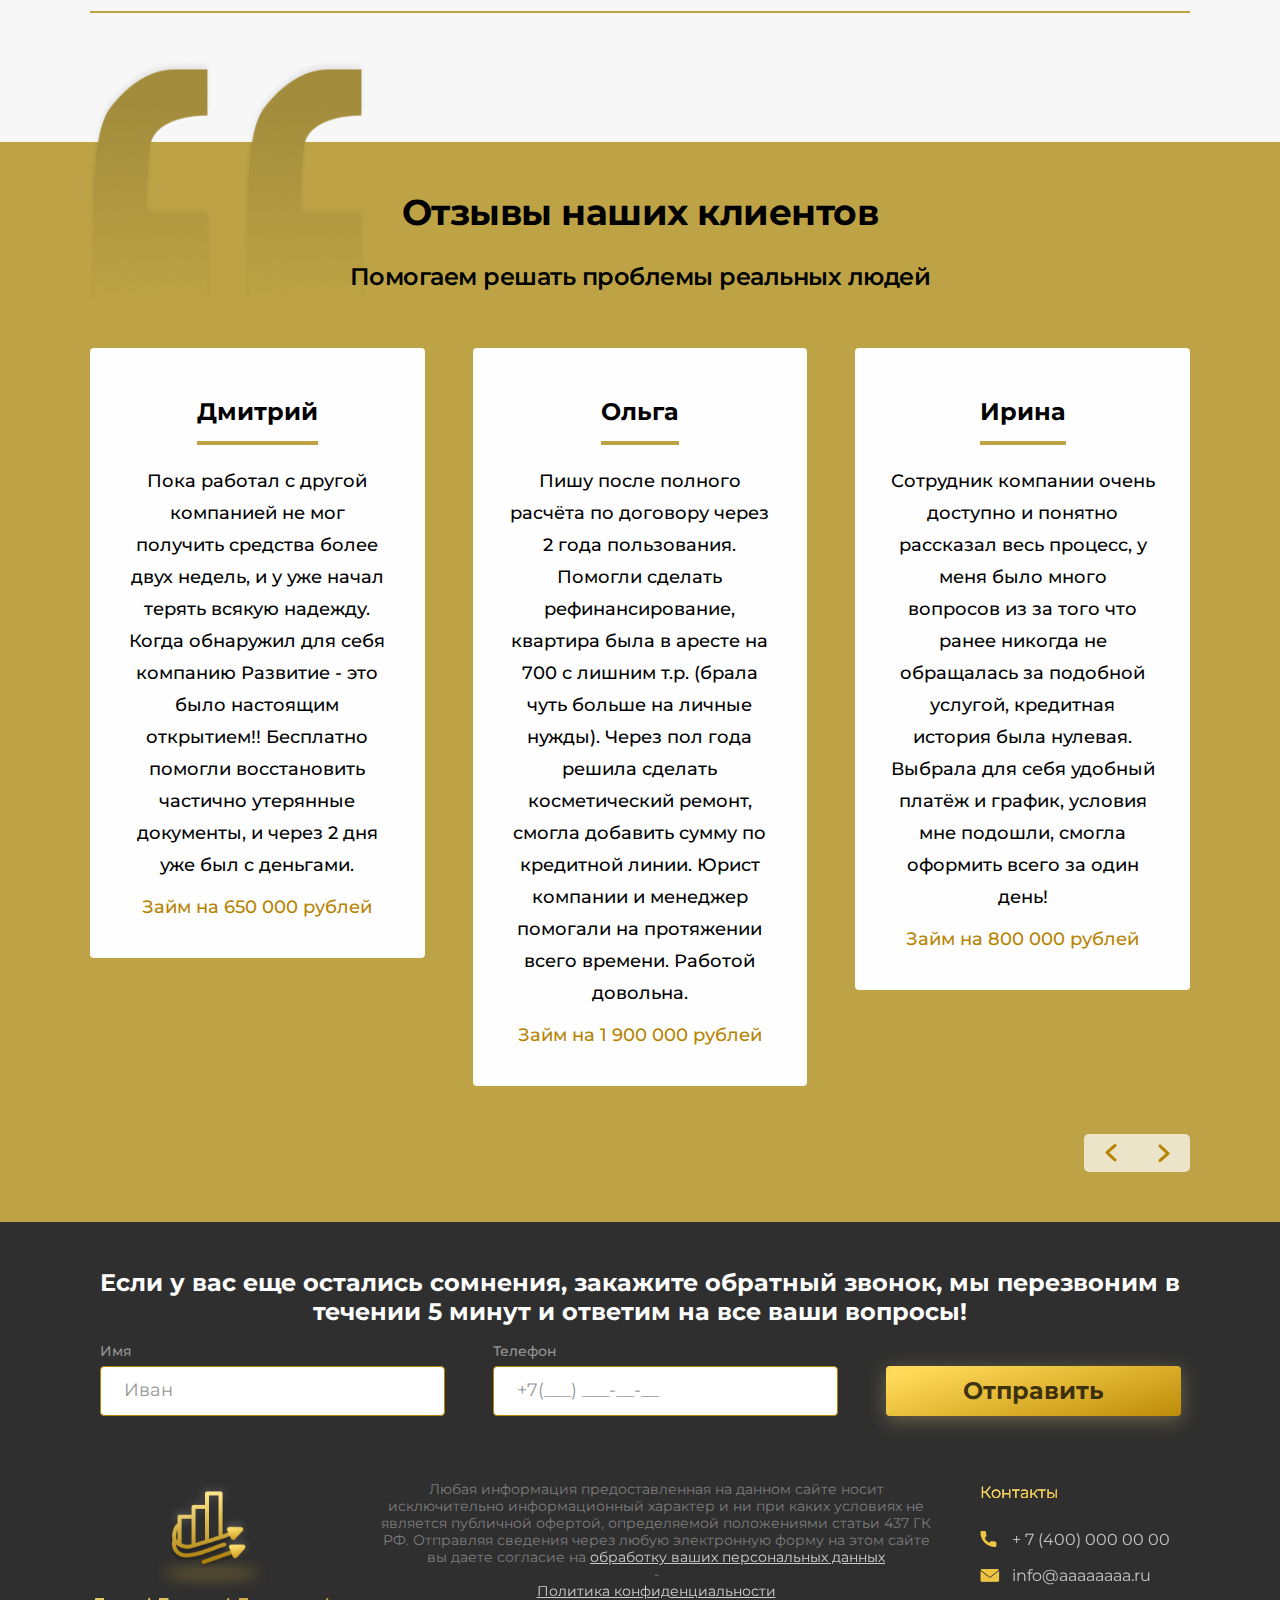
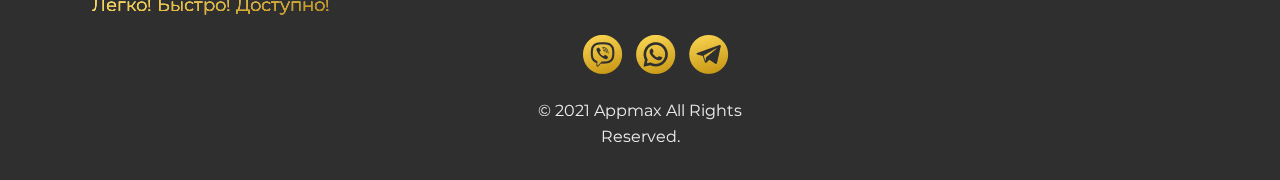
==== commit 9f4d604c: "removed button in calc and added sums in comments" ====
--- a/index.html
+++ b/index.html
@@ -430,7 +430,6 @@
                                         <option value="Самозанятый">Самозанятый</option>
                                         <option value="ИП">ИП</option>
                                         <option value="ООО">ООО</option>
-                                        <option value="ПТС">ПТС</option>
                                     </select>
                                 </div>
                                 <div class="indi__input-wrap">
@@ -450,6 +449,7 @@
                                         <option value="Комната">Комната</option>
                                         <option value="Коммерция">Коммерция</option>
                                         <option value="Земельный участок">Земельный участок</option>
+                                        <option value="ПТС">ПТС</option>
                                     </select>
                                 </div>
                                 <div class="indi__input-wrap">
@@ -615,12 +615,12 @@
                                 step="100000"
                                 value="300000"
                                 min="100000"
-                                max="80000000">
+                                max="40000000">
                         <div class="calc__range-line" id="calc-sum-line"></div>
                         </div>
                         <div class="calc__range-values">
                             <p class="calc__range-min">100 тыс. руб.</p>
-                            <p class="calc__range-max">80 млн. руб.</p>
+                            <p class="calc__range-max">40 млн. руб.</p>
                         </div>
                     </div>
                     <div class="calc__range">
@@ -658,8 +658,9 @@
                     </div>
                 </div>
                 <div class="calc__btns">
-                    <button type="button" class="calc__button get-money" id="payment-schedule">График платежей</button>
+                    <!-- <button type="button" class="calc__button get-money" id="payment-schedule">График платежей</button> -->
                     <button type="button" class="calc__button get-money" data-call>Получить деньги</button>
+                    <p class="calc__offer">Индивидуальное предложение для суммы от 40 млн. руб.</p>
                 </div>
             </div>
         </div>
@@ -786,26 +787,32 @@
                         <div class="swiper-name"><p>Дмитрий</p></div>
                         <p class="swiper-text">Пока работал с другой компанией не мог получить средства более двух недель, и у уже начал терять всякую надежду.
                             Когда обнаружил для себя компанию Развитие - это было настоящим открытием!! Бесплатно помогли восстановить частично утерянные документы, и через 2 дня уже был с деньгами.</p>
+                        <p class="swiper-sum">Займ на 650 000 рублей</p>
                     </div>
                     <div class="swiper-slide">
                         <div class="swiper-name"><p>Ольга</p></div>
-                        <p class="swiper-text">Пишу после полного рассвета по договору через 1,7 года пользования. Помогли сделать рефенансирование, квартира была в аресте на 700 с лишним т.р. (брала чуть больше на личные нужды). Через пол года решила сделать косметический ремонт, смогла добавить сумму по кредитной линии. Юрист компании и менеджер помогали на протяжении всего времени. Работой довольна.</p>
+                        <p class="swiper-text">Пишу после полного расчёта по договору через 2 года пользования. Помогли сделать рефинансирование, квартира была в аресте на 700 с лишним т.р. (брала чуть больше на личные нужды). Через пол года решила сделать косметический ремонт, смогла добавить сумму по кредитной линии. Юрист компании и менеджер помогали на протяжении всего времени. Работой довольна.</p>
+                        <p class="swiper-sum">Займ на 1 900 000 рублей</p>
                     </div>
                     <div class="swiper-slide">
                         <div class="swiper-name"><p>Ирина</p></div>
                         <p class="swiper-text">Сотрудник компании очень доступно и понятно рассказал весь процесс, у меня было много вопросов из за того что ранее никогда не обращалась за подобной услугой, кредитная история была нулевая. Выбрала для себя удобный платёж и график, условия мне подошли, смогла оформить всего за один день!</p>
+                        <p class="swiper-sum">Займ на 800 000 рублей</p>
                     </div>
                     <div class="swiper-slide">
                         <div class="swiper-name"><p>Роман</p></div>
                         <p class="swiper-text">Срочно требовались деньги на закрытие ареста из-за МФО, получил 150 тысяч в день обращения под квартиру - звонки от коллекторов прекратились, спасибо!!</p>
+                        <p class="swiper-sum">Займ на 150 000 рублей</p>
                     </div>
                     <div class="swiper-slide">
                         <div class="swiper-name"><p>Игорь</p></div>
                         <p class="swiper-text">Партнёр по бизнесу дал контакт Развития - решили вопрос с оборотными средствами моей компании - брали на 3 года, досрочно погасили на 9 месяц!</p>
+                        <p class="swiper-sum">Займ на 7 000 000 рублей</p>
                     </div>
                     <div class="swiper-slide">
                         <div class="swiper-name"><p>Татьяна</p></div>
-                        <p class="swiper-text">В жизни было много разных ситуаций, в которых мне требовались деньги - всегда брала их очень дорого 5-7 % мес под квартиру, сделала рефинансирование у компании Развитие - плачу в одно место в 4 раза меньше!</p>
+                        <p class="swiper-text">В жизни было много разных ситуаций, в которых мне требовались деньги - всегда брала их очень дорого 7-8 % мес под квартиру, сделала рефинансирование у компании Развитие - плачу в одно место в 4 раза меньше!</p>
+                        <p class="swiper-sum">Займ на 2 400 000 рублей</p>
                     </div>
                 </div>
                 <div class="swiper-btns">
@@ -895,7 +902,7 @@
     </div>
 </footer>
     </div>
-    <section class="schedule schedule-closed">
+    <!-- <section class="schedule schedule-closed">
     <div class="schedule__container">
         <div class="schedule__exit">
             <div class="schedule__line"></div>
@@ -909,7 +916,7 @@
                 <li class="schedule__item">Основной долг</li>
                 <li class="schedule__item">Начисленные проценты</li>
             </ul>
-            <div class="schedule__list">
+            <div class="schedule__list"> -->
                 <!-- <ul class="schedule__row">
                     <li class="schedule__item">100 000 000</li>
                     <li class="schedule__item">100 000 000</li>
@@ -917,7 +924,7 @@
                     <li class="schedule__item">100 000 000</li>
                     <li class="schedule__item">100 000 000</li>
                 </ul> -->
-            </div>
+            <!-- </div>
             <ul class="schedule__footer schedule__row">
                 <li class="schedule__item schedule__header-item schedule__big">Итого по кредиту</li>
                 <li class="schedule__item schedule__header-item"></li>
@@ -926,7 +933,7 @@
             </ul>
         </div>
     </div>
-</section>
+</section> -->
     <section class="popup popup-hidden">
     <div class="popup__content">
         <div class="popup__close">
--- a/style/style.min.css
+++ b/style/style.min.css
@@ -1 +1 @@
-@font-face{font-family:Montserrat;src:url(../fonts/Montserrat-Light.ttf);font-weight:300}@font-face{font-family:Montserrat;src:url(../fonts/Montserrat-Regular.ttf);font-weight:400}@font-face{font-family:Montserrat;src:url(../fonts/Montserrat-Medium.ttf);font-weight:500}@font-face{font-family:Montserrat;src:url(../fonts/Montserrat-SemiBold.ttf);font-weight:600}@font-face{font-family:Montserrat;src:url(../fonts/Montserrat-Bold.ttf);font-weight:700}*{margin:0;padding:0;outline:0;font-family:Montserrat,Arial,Helvetica,sans-serif;-webkit-box-sizing:border-box;box-sizing:border-box}ul{list-style:none}a{text-decoration:none;color:#000}.wrapper{max-width:100vw;min-height:100vh;overflow:hidden;background-color:#f7f7f7}.container{max-width:1480px;width:100%;margin:0 auto;padding:0 20px}button{cursor:pointer;border:none}.get-money{-webkit-box-shadow:0 4px 20px 0 #ffe3804D;box-shadow:0 4px 20px 0 #ffe3804D;background:-o-linear-gradient(285.7deg,#ffda58 9.12%,#b68300 110.65%),-o-linear-gradient(285.7deg,#ffda58 9.12%,#b68300 110.65%),#fff;background:linear-gradient(164.3deg,#ffda58 9.12%,#b68300 110.65%),linear-gradient(164.3deg,#ffda58 9.12%,#b68300 110.65%),#fff;border:none;border-radius:4px;font-weight:700;color:rgba(32,25,7,.85);font-size:24px;line-height:29.26px;padding:10px;position:relative;overflow:hidden;display:-webkit-box;display:-ms-flexbox;display:flex;-webkit-box-align:center;-ms-flex-align:center;align-items:center;-webkit-box-pack:center;-ms-flex-pack:center;justify-content:center}.get-money::before{content:"";position:absolute;left:-100%;top:-50%;height:200%;width:25px;-webkit-transform:rotate(30deg);-ms-transform:rotate(30deg);transform:rotate(30deg);background-color:rgba(255,255,255,.5);-webkit-filter:blur(7px);filter:blur(7px)}.get-money:hover::before{-webkit-animation:getMoney 1.25s;animation:getMoney 1.25s}.body-lock{overflow:hidden}.input{background-color:#fff;border-radius:4px;border:1px solid #b68300;padding:19px 29px;font-size:18px;line-height:21.94px}.input::-webkit-input-placeholder{color:#969696}.input::-moz-placeholder{color:#969696}.input:-ms-input-placeholder{color:#969696}.input::-ms-input-placeholder{color:#969696}.input::placeholder{color:#969696}img{-o-object-fit:cover;object-fit:cover}@-webkit-keyframes getMoney{0%{left:-100%}100%{left:150%}}@keyframes getMoney{0%{left:-100%}100%{left:150%}}.header{width:100%;min-height:1080px;background:url(../img/buildings.png) center/cover no-repeat;position:relative}.header__cover{background-color:#000;opacity:.7;position:absolute;top:0;left:0;width:100%;height:100%;z-index:1;pointer-events:none}.header__container{z-index:2;position:relative;top:100%;max-width:1290px}.header__title{font-weight:700;color:#fff;font-size:64px;line-height:78px;margin-bottom:22px;white-space:nowrap}.header__title span{color:#d6aa21}.header__line{width:180px;height:5px;border-radius:5px;background:-webkit-gradient(linear,left top,left bottom,color-stop(50%,#ffda58),to(#b68300));background:-o-linear-gradient(top,#ffda58 50%,#b68300 100%);background:linear-gradient(to bottom,#ffda58 50%,#b68300 100%);margin:0 auto 43px auto}.header__wrapper{display:-webkit-box;display:-ms-flexbox;display:flex;-webkit-box-pack:center;-ms-flex-pack:center;justify-content:center}.header__list{display:-webkit-box;display:-ms-flexbox;display:flex;-webkit-box-orient:vertical;-webkit-box-direction:normal;-ms-flex-direction:column;flex-direction:column;margin-bottom:20px}.header__item{display:-webkit-box;display:-ms-flexbox;display:flex;-webkit-box-align:center;-ms-flex-align:center;align-items:center}.header__item img{margin-right:15px;-o-object-fit:cover;object-fit:cover}.header__text{color:#fff;font-size:24px;line-height:36.82px;font-weight:500}.header__data-list{margin-bottom:44px;display:-webkit-box;display:-ms-flexbox;display:flex}.header__data-item{display:-webkit-box;display:-ms-flexbox;display:flex;-webkit-box-orient:vertical;-webkit-box-direction:normal;-ms-flex-direction:column;flex-direction:column;-webkit-box-pack:center;-ms-flex-pack:center;justify-content:center;-webkit-box-align:center;-ms-flex-align:center;align-items:center;color:#fff}.header__data-item+.header__data-item{margin-left:46px}.header__data-title{font-weight:700;font-size:24px;line-height:29.26px;margin-bottom:7px}.header__data-text{font-weight:500;font-size:24px;line-height:29.26px;white-space:nowrap}.header__data-text span{font-weight:700;font-size:72px;line-height:87.77px;background:-o-linear-gradient(285.7deg,#ffda58 9.12%,#b68300 110.65%),-o-linear-gradient(285.7deg,#ffda58 9.12%,#b68300 110.65%),#fff;background:linear-gradient(164.3deg,#ffda58 9.12%,#b68300 110.65%),linear-gradient(164.3deg,#ffda58 9.12%,#b68300 110.65%),#fff;-webkit-background-clip:text;-webkit-text-fill-color:transparent}.header__button{padding:17px 85px;margin-bottom:85px}.micro-checkbox,.mini-checkbox{display:none}.nav{display:-webkit-box;display:-ms-flexbox;display:flex;-webkit-box-pack:justify;-ms-flex-pack:justify;justify-content:space-between;-webkit-box-align:center;-ms-flex-align:center;align-items:center;padding-top:17px;z-index:2;position:relative;margin-bottom:86px}.nav__logo{display:-webkit-box;display:-ms-flexbox;display:flex;-webkit-box-align:center;-ms-flex-align:center;align-items:center}.nav__logo-image{width:120px;height:117px}.nav__logo-image img{-o-object-fit:cover;object-fit:cover;width:100%;height:100%}.nav__logo-text{color:#fff;font-size:24px;line-height:29.26px;margin-left:50px;font-weight:700}.nav__contacts{display:-webkit-box;display:-ms-flexbox;display:flex}.nav__item a{display:-webkit-box;display:-ms-flexbox;display:flex;-webkit-box-align:center;-ms-flex-align:center;align-items:center}.nav__item-image img{-o-object-fit:cover;object-fit:cover;width:100%;height:100%}.nav__item-text{color:#fff;display:-webkit-box;display:-ms-flexbox;display:flex;-webkit-box-orient:vertical;-webkit-box-direction:normal;-ms-flex-direction:column;flex-direction:column;-webkit-box-align:center;-ms-flex-align:center;align-items:center;margin-left:11px}.nav__item-phone{font-weight:500;font-size:24px;line-height:29.26px}.nav__item-under{font-weight:500;font-size:16px;line-height:19.5px}.nav__item:first-child{margin-right:93px}.nav__item+.nav__item+.nav__item{margin-left:9px}.twodocs{position:relative;z-index:2;top:-130px;margin-bottom:-130px}.twodocs__container{background:-o-linear-gradient(92.03deg,#2f2f2f 1.28%,#404040 79.87%);background:linear-gradient(357.97deg,#2f2f2f 1.28%,#404040 79.87%);-webkit-box-shadow:4px 7px 17px rgba(0,0,0,.35);box-shadow:4px 7px 17px rgba(0,0,0,.35);border-radius:4px;padding:48px;max-width:1196px;color:#fff}.twodocs__title{font-size:36px;line-height:43.88px;text-align:center;margin-bottom:10px;font-weight:700}.twodocs__title span{color:#d6aa21;white-space:nowrap}.twodocs__subtitle{text-align:center;color:#ffda58;font-weight:600;font-size:24px;line-height:29.26px;margin-bottom:30px}.twodocs__list{display:-webkit-box;display:-ms-flexbox;display:flex;width:100%}.twodocs__item{display:-webkit-box;display:-ms-flexbox;display:flex;-webkit-box-align:center;-ms-flex-align:center;align-items:center;-webkit-box-pack:center;-ms-flex-pack:center;justify-content:center;-webkit-box-flex:1;-ms-flex:1 1 50%;flex:1 1 50%}.twodocs__img img{-o-object-fit:cover;object-fit:cover;width:100%;height:100%}.twodocs__img.tds-1{margin-right:-10px;width:102px;height:102px}.twodocs__img.tds-2{margin-right:10px;width:88px;height:104px}.twodocs__content{display:-webkit-box;display:-ms-flexbox;display:flex;-webkit-box-orient:vertical;-webkit-box-direction:normal;-ms-flex-direction:column;flex-direction:column;font-weight:600;-webkit-box-flex:0;-ms-flex:0 1 300px;flex:0 1 300px}.twodocs__text{font-size:18px;line-height:22px;margin-bottom:7px;font-weight:600;text-align:center}.twodocs__subtext{background:-o-linear-gradient(285.7deg,#ffda58 9.12%,#b68300 110.65%),-o-linear-gradient(285.7deg,#ffda58 9.12%,#b68300 110.65%),#fff;background:linear-gradient(164.3deg,#ffda58 9.12%,#b68300 110.65%),linear-gradient(164.3deg,#ffda58 9.12%,#b68300 110.65%),#fff;-webkit-background-clip:text;-webkit-text-fill-color:transparent;font-size:14px;line-height:17px;text-align:center}.cards{padding:97px 0 23px 0}.cards__list{display:-webkit-box;display:-ms-flexbox;display:flex;-ms-flex-wrap:wrap;flex-wrap:wrap;margin:0 -10px}.cards__item{background:#fefefe;display:-webkit-box;display:-ms-flexbox;display:flex;-webkit-box-orient:vertical;-webkit-box-direction:normal;-ms-flex-direction:column;flex-direction:column;-webkit-transition:all .25s ease;-o-transition:all .25s ease;transition:all .25s ease;margin:0 10px 45px 10px;-webkit-box-flex:0;-ms-flex:0 0 calc(33.3333% - 20px);flex:0 0 calc(33.3333% - 20px);color:#474747;padding:30px 39px 36px 61px;border:2px solid rgba(199,160,23,.3);border-radius:4px;overflow:hidden}.cards__item:hover{-webkit-box-shadow:3px 4px 14px rgba(0,0,0,.25);box-shadow:3px 4px 14px rgba(0,0,0,.25)}.cards__img{width:58px;height:58px;margin-bottom:17px}.cards__img img{-o-object-fit:cover;object-fit:cover;width:100%;height:100%}.cards__img.card-clock{width:52px}.cards__title{font-size:20px;line-height:24.38px;font-weight:700;margin-bottom:9px}.cards__line{height:2px;width:76px;background:-webkit-gradient(linear,left top,left bottom,color-stop(50%,#ffda58),to(#b68300));background:-o-linear-gradient(top,#ffda58 50%,#b68300 100%);background:linear-gradient(to bottom,#ffda58 50%,#b68300 100%);margin-bottom:11px;border-radius:2px}.cards__text{-webkit-box-flex:1;-ms-flex:1 1;flex:1 1;font-weight:500;font-size:14px;line-height:17px;margin-bottom:31px}.cards__button{font-size:18px;line-height:22px;text-decoration:underline;color:#d6aa21;background-color:transparent}.objects{color:#474747;background-color:#dfdfdf}.objects__container{padding:70px 20px!important;display:-webkit-box;display:-ms-flexbox;display:flex;-webkit-box-align:start;-ms-flex-align:start;align-items:flex-start}.objects__side{-webkit-box-flex:0;-ms-flex:0 0 50%;flex:0 0 50%}.objects__left{padding-right:30px}.objects__title{font-size:36px;line-height:43.88px;font-weight:700;margin-bottom:13px}.objects__subtitle{color:#b68300;font-size:24px;line-height:29.26px;font-weight:600;margin-bottom:56px}.objects__list{display:-webkit-box;display:-ms-flexbox;display:flex;-webkit-box-orient:vertical;-webkit-box-direction:normal;-ms-flex-direction:column;flex-direction:column;margin-bottom:32px}.objects__item{display:-webkit-box;display:-ms-flexbox;display:flex;-webkit-box-orient:vertical;-webkit-box-direction:normal;-ms-flex-direction:column;flex-direction:column;position:relative}.objects__drop-button-wrap{display:-webkit-box;display:-ms-flexbox;display:flex;-webkit-box-align:center;-ms-flex-align:center;align-items:center}.objects__drop-button-wrap img{-webkit-transition:all .25s ease;-o-transition:all .25s ease;transition:all .25s ease;-webkit-transform:rotate(180deg);-ms-transform:rotate(180deg);transform:rotate(180deg)}.objects__drop-button-wrap.objects-open img{-webkit-transform:rotate(0);-ms-transform:rotate(0);transform:rotate(0)}.objects__drop-button{font-weight:600;text-decoration:underline;font-size:24px;line-height:52px;position:relative;padding-left:28px;cursor:pointer;-webkit-user-select:none;-moz-user-select:none;-ms-user-select:none;user-select:none;-webkit-transition:all .25s ease;-o-transition:all .25s ease;transition:all .25s ease;display:-webkit-box;display:-ms-flexbox;display:flex;-webkit-box-align:center;-ms-flex-align:center;align-items:center}.objects__drop-list{padding:0 0 0 40px;-webkit-transition:all .25s ease;-o-transition:all .25s ease;transition:all .25s ease;overflow:hidden;max-height:0}.objects__drop-list.objects-open{padding:5px 0 0 40px}.objects__drop-item{font-weight:400;font-size:24px;line-height:48px;color:#000;position:relative;padding-left:25px}.objects__drop-item::before{content:"";position:absolute;display:inline-block;width:4px;height:4px;line-height:48px;left:0;top:22px;background-color:#000;border-radius:4px}.objects__button{font-size:20px;line-height:24.38px;padding:12px 40px}.objects__pics{display:-webkit-box;display:-ms-flexbox;display:flex;-ms-flex-wrap:wrap;flex-wrap:wrap;margin:0 -10px}.objects__pic{-webkit-box-flex:0;-ms-flex:0 0 calc(50% - 20px);flex:0 0 calc(50% - 20px);margin:0 10px;margin-bottom:28px;position:relative;overflow:hidden;border-radius:4px;max-width:395px;max-height:294px;cursor:pointer}.objects__pic img{width:100%;height:100%;-o-object-fit:cover;object-fit:cover}.objects__pic:hover>p{background-color:rgba(182,131,0,.75)}.objects__pic:hover>p::before{border-radius:0;border:1px solid transparent;top:0;left:0;width:100%;height:100%}.objects__pic-text{position:absolute;top:0;left:0;width:100%;height:100%;background-color:rgba(0,0,0,.6);display:-webkit-box;display:-ms-flexbox;display:flex;-webkit-box-align:center;-ms-flex-align:center;align-items:center;-webkit-box-pack:center;-ms-flex-pack:center;justify-content:center;color:#fff;font-weight:300;font-size:36px;line-height:44.24px;text-align:center;-webkit-transition:all .15s ease;-o-transition:all .15s ease;transition:all .15s ease}.objects__pic-text::before{content:"";border-radius:4px;border:1px solid #b68300;position:absolute;top:13px;left:13px;width:calc(100% - 26px);height:calc(100% - 26px);-webkit-transition:all .15s ease;-o-transition:all .15s ease;transition:all .15s ease}.objects-mobile{display:none}.use-m{background:url(../img/home.png) center/cover no-repeat;position:relative;color:#fff;overflow:hidden;padding:98px 0 152px 0;-webkit-clip-path:polygon(0 0,100% 0,100% calc(100% - 35px),calc(50% + 60px) calc(100% - 35px),50% 100%,calc(50% - 60px) calc(100% - 35px),0 calc(100% - 35px));clip-path:polygon(0 0,100% 0,100% calc(100% - 35px),calc(50% + 60px) calc(100% - 35px),50% 100%,calc(50% - 60px) calc(100% - 35px),0 calc(100% - 35px))}.use-m::before{content:"";position:absolute;top:0;left:0;width:100%;height:100%;background-color:rgba(0,0,0,.76)}.use-m__title{z-index:2;position:relative;font-size:48px!important;line-height:58.51px;text-align:center;max-width:1080px;font-weight:700;margin:0 auto 25px auto}.use-m__gold{color:#ffda58}.use-m__subtitle{z-index:2;position:relative;font-size:24px;line-height:29.26px;text-align:center;color:#ffda58;font-weight:600;margin-bottom:74px}.use-m__form{z-index:2;position:relative;margin-bottom:50px;display:-webkit-box;display:-ms-flexbox;display:flex;-webkit-box-align:center;-ms-flex-align:center;align-items:center;-webkit-box-pack:center;-ms-flex-pack:center;justify-content:center}.use-m__phone{font-size:14px;line-height:17.07px;font-weight:500;position:absolute;bottom:100%;left:0;color:#969696;margin-bottom:5px}.use-m__input-wrap{position:relative;width:589px;margin-right:58px}.use-m__input{width:100%}.use-m__button{height:62px;padding:12px 41px;white-space:nowrap}.use-m__text{z-index:2;position:relative;font-weight:400;font-size:36px;line-height:43.88px;text-align:center}.why{padding:89px 0 77px 0;color:#474747}.why__sides{display:-webkit-box;display:-ms-flexbox;display:flex;-webkit-box-pack:justify;-ms-flex-pack:justify;justify-content:space-between;-webkit-box-align:center;-ms-flex-align:center;align-items:center}.why__side{-webkit-box-flex:0;-ms-flex:0 0 48%;flex:0 0 48%}.why__left{margin-bottom:35px}.why__left img{-o-object-fit:cover;object-fit:cover;width:100%;height:100%;-webkit-box-shadow:-9px 9px 23px 0 rgba(0,0,0,.25);box-shadow:-9px 9px 23px 0 rgba(0,0,0,.25)}.why__title{font-weight:700;font-size:48px;line-height:62.83px;margin-bottom:44px}.why__title span{color:#d6aa21}.why__list{display:-webkit-box;display:-ms-flexbox;display:flex;-ms-flex-wrap:wrap;flex-wrap:wrap;margin:0 -15px}.why__item{-webkit-box-flex:0;-ms-flex:0 0 calc(50% - 30px);flex:0 0 calc(50% - 30px);margin:0 15px 35px 15px;display:-webkit-box;display:-ms-flexbox;display:flex;-webkit-box-orient:vertical;-webkit-box-direction:normal;-ms-flex-direction:column;flex-direction:column}.why__item-title{font-weight:600;font-size:30px;line-height:36.57px;margin-bottom:17px}.why__item-text{font-weight:500;font-size:18px;line-height:21.94px;-webkit-box-flex:1;-ms-flex:1 1;flex:1 1}.why-mobile{display:none}.indi{background-color:#dfdfdf;padding:90px 0 148px 0;color:#474747}.indi__title{text-align:center;font-size:48px;line-height:58.51px;margin-bottom:23px;font-weight:700}.indi__subtitle{color:#b68300;font-size:24px;line-height:29.26px;margin-bottom:71px;font-weight:600;text-align:center}.indi__sides{display:-webkit-box;display:-ms-flexbox;display:flex;-webkit-box-align:start;-ms-flex-align:start;align-items:flex-start}.indi__list{display:-webkit-box;display:-ms-flexbox;display:flex;-webkit-box-orient:vertical;-webkit-box-direction:normal;-ms-flex-direction:column;flex-direction:column;padding-right:45px}.indi__item{display:-webkit-box;display:-ms-flexbox;display:flex;-webkit-box-align:start;-ms-flex-align:start;align-items:flex-start}.indi__item+.indi__item{margin-top:52px}.indi__item-number{font-size:36px;font-weight:43.86px;border-radius:50%;height:51px;-webkit-box-flex:0;-ms-flex:0 0 51px;flex:0 0 51px;display:inline-block;background-color:#d0a320;display:-webkit-box;display:-ms-flexbox;display:flex;-webkit-box-align:center;-ms-flex-align:center;align-items:center;-webkit-box-pack:center;-ms-flex-pack:center;justify-content:center;color:#000;font-weight:500;margin-right:45px}.indi__item-text{font-size:18px;line-height:21.94px;font-weight:500}.indi__right{-webkit-box-flex:0;-ms-flex:0 0 953px;flex:0 0 953px;background-color:#fff;border-radius:4px;overflow:hidden;border:2px solid rgba(182,131,0,.3);padding:37px 0}.indi__steps{display:-webkit-box;display:-ms-flexbox;display:flex;-webkit-box-pack:justify;-ms-flex-pack:justify;justify-content:space-between;-webkit-box-align:center;-ms-flex-align:center;align-items:center;max-width:710px;margin:0 auto;position:relative;margin-bottom:52px}.indi__steps::before{content:"";position:absolute;top:50%;left:0;width:100%;height:1px;background-color:#c4c4c4;-webkit-transform:translateY(-50%);-ms-transform:translateY(-50%);transform:translateY(-50%)}.indi__step{display:-webkit-box;display:-ms-flexbox;display:flex;-webkit-box-align:center;-ms-flex-align:center;align-items:center;-webkit-box-pack:center;-ms-flex-pack:center;justify-content:center;background-color:#fff;border-radius:50%;padding:15px;position:relative;z-index:10}.indi__step-number{font-size:36px;font-weight:43.86px;border-radius:50%;height:51px;width:51px;border:1px solid #d0a320;display:inline-block;background-color:#d0a320;display:-webkit-box;display:-ms-flexbox;display:flex;-webkit-box-align:center;-ms-flex-align:center;align-items:center;-webkit-box-pack:center;-ms-flex-pack:center;justify-content:center;color:#fff;font-weight:500;-webkit-transition:all .25s ease;-o-transition:all .25s ease;transition:all .25s ease;-webkit-user-select:none;-moz-user-select:none;-ms-user-select:none;user-select:none}.indi__step-number.current-step{background-color:#fff;background:-o-linear-gradient(285.7deg,#ffda58 9.12%,#b68300 110.65%),-o-linear-gradient(285.7deg,#ffda58 9.12%,#b68300 110.65%),#fff;background:linear-gradient(164.3deg,#ffda58 9.12%,#b68300 110.65%),linear-gradient(164.3deg,#ffda58 9.12%,#b68300 110.65%),#fff;-webkit-background-clip:text;-webkit-text-fill-color:transparent}.indi__form-list{display:-webkit-box;display:-ms-flexbox;display:flex;position:relative;left:0;-webkit-transition:all .25s ease;-o-transition:all .25s ease;transition:all .25s ease}.indi__form-item{-webkit-box-flex:0;-ms-flex:0 0 100%;flex:0 0 100%;display:-webkit-box;display:-ms-flexbox;display:flex;-webkit-box-pack:center;-ms-flex-pack:center;justify-content:center;-webkit-box-align:center;-ms-flex-align:center;align-items:center}.indi__form-wrap{-webkit-box-flex:0;-ms-flex:0 0 710px;flex:0 0 710px;display:-webkit-box;display:-ms-flexbox;display:flex;-webkit-box-orient:vertical;-webkit-box-direction:normal;-ms-flex-direction:column;flex-direction:column}.indi__form-up{display:-webkit-box;display:-ms-flexbox;display:flex;margin-bottom:45px}.indi__form-down{display:-webkit-box;display:-ms-flexbox;display:flex}.indi__input{padding:19px 29px;color:#000;font-size:18px;line-height:21.94px;font-weight:500}.indi__input-wrap{position:relative;display:-webkit-box;display:-ms-flexbox;display:flex;-webkit-box-align:center;-ms-flex-align:center;align-items:center;-webkit-box-pack:center;-ms-flex-pack:center;justify-content:center;-webkit-box-flex:0;-ms-flex:0 0 50%;flex:0 0 50%}.indi__input-wrap *{width:100%}.indi__input-wrap:first-child{padding-right:10px}.indi__input-wrap:last-child{padding-left:10px}.indi__input-wrap:last-child p{left:10px}.indi__input-label{position:absolute;bottom:100%;left:0;font-weight:500;font-size:14px;line-height:17.07px;color:#969696;margin-bottom:9px}.indi__select{padding:19px 29px;color:#000;font-size:18px;line-height:21.94px;font-weight:500;background-color:#fff;border-radius:4px;border:1px solid #b68300;cursor:pointer}.indi__button{height:64px}.indi-btns{padding:0 15px 0 0!important}.indi-btns button:first-child{margin-right:10px}.indi-btns button:last-child{margin-left:10px}.steps{padding:89px 0 256px 0;color:#fff}.steps__title{color:#000b33;font-weight:700;font-size:48px;line-height:58px;margin-bottom:7px;text-align:center}.steps__subtitle{color:#b68300;font-weight:600;font-size:24px;line-height:58px;margin-bottom:119px;text-align:center}.steps__list{display:-webkit-box;display:-ms-flexbox;display:flex;-webkit-box-orient:vertical;-webkit-box-direction:normal;-ms-flex-direction:column;flex-direction:column}.steps__item{display:-webkit-box;display:-ms-flexbox;display:flex;-webkit-box-align:center;-ms-flex-align:center;align-items:center;-webkit-box-pack:justify;-ms-flex-pack:justify;justify-content:space-between;padding:45px 120px;height:304px;position:relative;background:0 0;z-index:1}.steps__item+.steps__item{margin-top:93px}.steps__item-title{margin-bottom:10px;font-weight:700;font-size:36px;line-height:43.88px}.steps__item-text{font-weight:400px;font-size:24px;line-height:23px}.steps__item:nth-child(even){-webkit-box-orient:horizontal;-webkit-box-direction:reverse;-ms-flex-direction:row-reverse;flex-direction:row-reverse}.steps__item:nth-child(even) .steps__hexagon{left:auto;right:325px}.steps__back{width:100%;height:100%;position:absolute;top:0;left:0;-webkit-clip-path:polygon(100px 0,calc(100% - 100px) 0,100% 50%,calc(100% - 100px) 100%,100px 100%,0 50%);clip-path:polygon(100px 0,calc(100% - 100px) 0,100% 50%,calc(100% - 100px) 100%,100px 100%,0 50%);background-color:#1e292d;z-index:-1}.steps__content{-webkit-box-flex:0;-ms-flex:0 0 475px;flex:0 0 475px}.steps__line{width:70px;background-color:#b68300;height:1px;margin-bottom:10px}.steps__button{margin-top:24px;padding:12px 41px;font-size:20px;line-height:24px;white-space:nowrap}.steps__img img{width:100%;height:100%}.steps__hexagon{-webkit-user-select:none;-moz-user-select:none;-ms-user-select:none;user-select:none;color:#000;background:-o-linear-gradient(285.7deg,#ffda58 9.12%,#b68300 110.65%),-o-linear-gradient(285.7deg,#ffda58 9.12%,#b68300 110.65%),#fff;background:linear-gradient(164.3deg,#ffda58 9.12%,#b68300 110.65%),linear-gradient(164.3deg,#ffda58 9.12%,#b68300 110.65%),#fff;width:466px;height:409px;display:-webkit-box;display:-ms-flexbox;display:flex;-webkit-box-orient:vertical;-webkit-box-direction:normal;-ms-flex-direction:column;flex-direction:column;-webkit-box-pack:center;-ms-flex-pack:center;justify-content:center;-webkit-box-align:center;-ms-flex-align:center;align-items:center;-webkit-box-shadow:inset 0 4px 4px rgba(0,0,0,.25);box-shadow:inset 0 4px 4px rgba(0,0,0,.25);-webkit-clip-path:polygon(25% 0,75% 0,100% 50%,75% 100%,25% 100%,0 50%);clip-path:polygon(25% 0,75% 0,100% 50%,75% 100%,25% 100%,0 50%);position:absolute;left:325px}.steps__hexagon>p{-webkit-transition:all .15s ease;-o-transition:all .15s ease;transition:all .15s ease}.steps__hexagon:hover>p{-webkit-transform:scale(1.15);-ms-transform:scale(1.15);transform:scale(1.15)}.steps__number{font-weight:700;font-size:180px;line-height:219px}.steps__step{font-weight:500;font-size:36px;line-height:44px;margin-top:-23px}.calc{padding:55px 0 119px 0;background-color:#fefefe}.calc__title{font-weight:700;font-size:48px;line-height:58px;margin-bottom:48px;color:#000b33;text-align:center}.calc__container{max-width:1254px}.calc__sides{display:-webkit-box;display:-ms-flexbox;display:flex;-webkit-box-align:center;-ms-flex-align:center;align-items:center}.calc__left{-webkit-box-flex:1;-ms-flex:1 1;flex:1 1}.calc__tabs{border-radius:4px;border:1px solid #bda346;border-top:1px solid rgba(189,163,70,.6);border-left:1px solid rgba(189,163,70,.8);border-right:1px solid rgba(189,163,70,.8);display:-webkit-box;display:-ms-flexbox;display:flex;overflow:hidden;margin-bottom:47px}.calc__tab{-webkit-box-flex:1;-ms-flex:1 1;flex:1 1;display:-webkit-box;display:-ms-flexbox;display:flex;-webkit-box-align:center;-ms-flex-align:center;align-items:center;-webkit-box-pack:center;-ms-flex-pack:center;justify-content:center;padding:15px 15px;cursor:pointer;font-weight:500;font-size:24px;line-height:29px}.calc__tab.calc-current{background:-webkit-gradient(linear,left top,left bottom,from(#ffda58),to(#b68300));background:-o-linear-gradient(#ffda58,#b68300);background:linear-gradient(#ffda58,#b68300);color:#fff;font-weight:700;pointer-events:none}.calc__content{display:-webkit-box;display:-ms-flexbox;display:flex;-webkit-box-orient:vertical;-webkit-box-direction:normal;-ms-flex-direction:column;flex-direction:column}.calc__range{display:-webkit-box;display:-ms-flexbox;display:flex;-webkit-box-orient:vertical;-webkit-box-direction:normal;-ms-flex-direction:column;flex-direction:column}.calc__range.with-m{margin-bottom:51px}.calc__range-title{font-weight:500;font-size:16px;line-height:20px;color:#969696;margin-bottom:13px}.calc__range-value{opacity:.69;font-weight:600;font-size:48px;line-height:59px;margin-bottom:22px}.calc__range-values{margin-top:7px;display:-webkit-box;display:-ms-flexbox;display:flex;-webkit-box-pack:justify;-ms-flex-pack:justify;justify-content:space-between;-webkit-box-align:center;-ms-flex-align:center;align-items:center}.calc__range-values p{font-weight:500;font-size:16px;line-height:20px;color:#969696}.calc__range-wrap{position:relative;height:4px;display:-webkit-box;display:-ms-flexbox;display:flex;-webkit-box-align:center;-ms-flex-align:center;align-items:center;background-color:#e0e0e0}.calc__range-line{position:absolute;top:0;left:0;background-color:#d6aa21;height:100%;border-radius:4px;width:0}.calc__range-slider{-webkit-appearance:none;-moz-appearance:none;appearance:none;height:4px;width:100%;border-radius:4px;background-color:transparent;outline:0;position:relative;z-index:2}.calc__range-slider::-webkit-slider-thumb{-webkit-appearance:none;width:21px;height:12px;border:2px solid #d6aa21;border-radius:5px;background-color:#fff;cursor:pointer}.calc__right{margin-left:79px;border:1px solid #bda346;border-top:1px solid rgba(189,163,70,.6);border-left:1px solid rgba(189,163,70,.8);border-right:1px solid rgba(189,163,70,.8);-webkit-box-shadow:-8px 0 15px rgba(0,0,0,.1);box-shadow:-8px 0 15px rgba(0,0,0,.1);padding:37px 47px 67px 47px;-webkit-box-flex:0;-ms-flex:0 0 465px;flex:0 0 465px}.calc__btns{margin-top:45px;display:-webkit-box;display:-ms-flexbox;display:flex;-webkit-box-orient:vertical;-webkit-box-direction:normal;-ms-flex-direction:column;flex-direction:column;-webkit-box-align:center;-ms-flex-align:center;align-items:center}.calc__button{max-width:269px;width:100%;font-size:20px;line-height:24px;padding:12px 38px;white-space:nowrap}.calc__button:first-child{margin-bottom:28px}.calc-d-none{display:none}.schedule{background-color:#fff;position:fixed;top:0;left:0;width:100vw;height:100vh;z-index:1000}.schedule-closed{display:none}.schedule__container{max-width:1200px;margin:0 auto;width:100%;padding:20px;display:-webkit-box;display:-ms-flexbox;display:flex;-webkit-box-orient:vertical;-webkit-box-direction:normal;-ms-flex-direction:column;flex-direction:column;-webkit-box-align:end;-ms-flex-align:end;align-items:flex-end}.schedule__exit{margin-top:25px;margin-bottom:25px;width:50px;height:50px;position:relative;cursor:pointer}.schedule__line{width:35px;height:2px;background-color:#d6aa21;position:absolute;top:50%;left:50%}.schedule__line:first-child{-webkit-transform:translate(-50%,-50%) rotate(45deg);-ms-transform:translate(-50%,-50%) rotate(45deg);transform:translate(-50%,-50%) rotate(45deg)}.schedule__line:last-child{-webkit-transform:translate(-50%,-50%) rotate(-45deg);-ms-transform:translate(-50%,-50%) rotate(-45deg);transform:translate(-50%,-50%) rotate(-45deg)}.schedule__overflow{width:100%}.schedule__table{width:100%;display:-webkit-box;display:-ms-flexbox;display:flex;-webkit-box-orient:vertical;-webkit-box-direction:normal;-ms-flex-direction:column;flex-direction:column;overflow:auto;max-height:calc(100vh - 140px)}.schedule__row{display:-webkit-box;display:-ms-flexbox;display:flex;min-width:756px}.schedule__row+.schedule__row{border-top:1px solid rgba(214,170,33,.5)}.schedule__footer,.schedule__header{background-color:#d6aa21;-webkit-user-select:none;-moz-user-select:none;-ms-user-select:none;user-select:none;font-size:16px}.schedule__footer li,.schedule__header li{color:#fff}.schedule__item{-webkit-box-flex:1;-ms-flex:1;flex:1;padding:10px;text-align:center;color:#000;-webkit-box-flex:0;-ms-flex:0 0 20%;flex:0 0 20%;border-bottom:1px solid #fff}.schedule__item+.schedule__item{border-left:1px solid #fff}.schedule__big{-webkit-box-flex:1;-ms-flex:1 1;flex:1 1}.schedule__list{display:-webkit-box;display:-ms-flexbox;display:flex;-webkit-box-orient:vertical;-webkit-box-direction:normal;-ms-flex-direction:column;flex-direction:column}.circle{overflow:hidden;padding:215px 0;background:url(../img/buildings.png) center/cover no-repeat;position:relative}.circle__cover{background-color:#000;opacity:.7;position:absolute;top:0;left:0;width:100%;height:100%;z-index:1;pointer-events:none}.circle__container{position:relative;z-index:2}.circle__background{background-color:rgba(196,196,196,.3);padding:70px;border-radius:50%;width:657px;height:657px}.circle__img{width:102px;height:102px;margin-bottom:41px}.circle__img img{width:100%;height:100%}.circle__wrapper{background-color:#fff;border-radius:50%;width:100%;height:100%}.circle__content{display:-webkit-box;display:-ms-flexbox;display:flex;-webkit-box-orient:vertical;-webkit-box-direction:normal;-ms-flex-direction:column;flex-direction:column;-webkit-box-align:center;-ms-flex-align:center;align-items:center;-webkit-box-pack:center;-ms-flex-pack:center;justify-content:center;height:100%}.circle__text{font-weight:600;font-size:36px;line-height:146.4%;position:relative;text-align:center;max-width:450px}.circle__half{position:absolute;top:50%;left:356px;-webkit-transform:translateY(-50%);-ms-transform:translateY(-50%);transform:translateY(-50%)}.circle__list{position:absolute;top:50%;left:517px;-webkit-transform:translateY(-50%);-ms-transform:translateY(-50%);transform:translateY(-50%)}.circle__item{background:rgba(196,196,196,.6);padding:7px 60px 7px 7px;display:-webkit-box;display:-ms-flexbox;display:flex;-webkit-box-align:center;-ms-flex-align:center;align-items:center;border-radius:300px 0 0 300px;-webkit-clip-path:polygon(0 0,calc(100% - 85px) 0,100% 50%,calc(100% - 85px) 100%,0 100%);clip-path:polygon(0 0,calc(100% - 85px) 0,100% 50%,calc(100% - 85px) 100%,0 100%);width:539px}.circle__item+.circle__item{margin-top:64px}.circle__item-img-wrap{background-color:#fff;border-radius:50%;padding:30px;display:-webkit-box;display:-ms-flexbox;display:flex;-webkit-box-align:center;-ms-flex-align:center;align-items:center;-webkit-box-pack:center;-ms-flex-pack:center;justify-content:center;width:130px;height:130px}.circle__item-img-wrap img{width:70px;height:70px}.circle__item-text{height:100%;padding:5px;display:-webkit-box;display:-ms-flexbox;display:flex;-webkit-box-align:center;-ms-flex-align:center;align-items:center;-webkit-box-pack:center;-ms-flex-pack:center;justify-content:center;text-align:center;font-weight:700;font-size:20px;line-height:146%;color:#fff;-webkit-box-flex:1;-ms-flex:1 1;flex:1 1;margin-left:10px}.circle__item:nth-child(1){margin-left:60px}.circle__item:nth-child(2){margin-left:220px}.circle__item:nth-child(3){margin-left:300px}.circle__item:nth-child(4){margin-left:220px}.circle__item:nth-child(5){margin-left:60px}.faq{padding:123px 0 107px 0}.faq__list{display:-webkit-box;display:-ms-flexbox;display:flex;-webkit-box-orient:vertical;-webkit-box-direction:normal;-ms-flex-direction:column;flex-direction:column}.faq__item{display:-webkit-box;display:-ms-flexbox;display:flex;-webkit-box-orient:vertical;-webkit-box-direction:normal;-ms-flex-direction:column;flex-direction:column;border-bottom:2px solid #bda346;padding-bottom:40px}.faq__item.faq-open>.faq__button>.faq__close{-webkit-transform:rotate(45deg);-ms-transform:rotate(45deg);transform:rotate(45deg)}.faq__item.faq-open>.faq__text{margin-top:20px}.faq__item+.faq__item{margin-top:40px}.faq__button{display:-webkit-box;display:-ms-flexbox;display:flex;-webkit-box-align:center;-ms-flex-align:center;align-items:center;-webkit-box-pack:justify;-ms-flex-pack:justify;justify-content:space-between;cursor:pointer;margin-bottom:8px}.faq__title{font-weight:700;font-size:36px;line-height:44px;color:#474747;padding-right:15px}.faq__close{width:44px;height:44px;position:relative;-webkit-transition:all .25s ease;-o-transition:all .25s ease;transition:all .25s ease;margin-right:25px}.faq__line{height:3px;width:41px;background-color:#474747;position:absolute;top:50%;left:50%;-webkit-transform:translate(-50%,-50%);-ms-transform:translate(-50%,-50%);transform:translate(-50%,-50%)}.faq__line:last-child{-webkit-transform:translate(-50%,-50%) rotate(90deg);-ms-transform:translate(-50%,-50%) rotate(90deg);transform:translate(-50%,-50%) rotate(90deg)}.faq__text{margin-top:0;font-weight:400;font-size:20px;line-height:24px;-webkit-transition:all .25s ease;-o-transition:all .25s ease;transition:all .25s ease;overflow:hidden;max-height:0}.faq__gold{color:#b68300}.slider{padding:65px 0 59px 0;position:relative;background-color:#bda346}.slider__container{position:relative}.slider__figs{display:-webkit-box;display:-ms-flexbox;display:flex;position:absolute;left:40px;top:-124px}.slider__figs img{width:121px;height:247px}.slider__content{position:relative;z-index:10}.slider__title{letter-spacing:-.5px;font-weight:700;font-size:48px;line-height:58px;text-align:center;margin-bottom:7px}.slider__subtitle{letter-spacing:-.5px;font-weight:600;font-size:24px;line-height:58px;text-align:center;margin-bottom:51px}.img-left-m{margin-left:33px}.swiper-slide{background:#fefefe;border-radius:4px;padding:35px}.swiper-name{display:-webkit-box;display:-ms-flexbox;display:flex;-webkit-box-align:center;-ms-flex-align:center;align-items:center;-webkit-box-pack:center;-ms-flex-pack:center;justify-content:center}.swiper-name p{font-weight:700;font-size:36px;line-height:58px;border-bottom:4px solid #bda346;margin-bottom:29px}.swiper-text{font-weight:500;font-size:20px;line-height:32px;text-align:center}.swiper-wrapper{margin-bottom:69px}.swiper-btns{display:-webkit-box;display:-ms-flexbox;display:flex;-webkit-box-pack:end;-ms-flex-pack:end;justify-content:flex-end;overflow:hidden}.swiper-btns div{display:-webkit-box;display:-ms-flexbox;display:flex;-webkit-box-align:center;-ms-flex-align:center;align-items:center;-webkit-box-pack:center;-ms-flex-pack:center;justify-content:center;background-color:rgba(255,255,255,.7);-webkit-transition:all .25s ease;-o-transition:all .25s ease;transition:all .25s ease;width:53px;height:38px;cursor:pointer}.swiper-btns div img{-webkit-user-select:none;-moz-user-select:none;-ms-user-select:none;user-select:none}.swiper-btns div:hover{background-color:#fff}.swiper-next{border-radius:0 5px 5px 0}.swiper-prev{border-radius:5px 0 0 5px}.footer{background-color:#2f2f2f;padding:46px 0 30px 0;color:#fff}.footer__title{text-align:center;font-weight:700;font-size:32px;line-height:39px;margin-bottom:58px}.footer__form{display:-webkit-box;display:-ms-flexbox;display:flex;-webkit-box-align:center;-ms-flex-align:center;align-items:center;-webkit-box-pack:center;-ms-flex-pack:center;justify-content:center;margin-bottom:82px}.footer__input{width:100%}.footer__input-block{position:relative;width:345px}.footer__input-block+.footer__input-block{margin-left:48px}.footer__input-text{position:absolute;top:-6px;-webkit-transform:translateY(-100%);-ms-transform:translateY(-100%);transform:translateY(-100%);font-weight:500;font-size:14px;line-height:17px;color:#969696}.footer__button{margin-left:48px;padding:12px 77px;height:62px}.footer-webs-mobile{display:none!important}.footer__blocks{display:-webkit-box;display:-ms-flexbox;display:flex;margin-bottom:50px}.footer__block{display:-webkit-box;display:-ms-flexbox;display:flex;-webkit-box-orient:vertical;-webkit-box-direction:normal;-ms-flex-direction:column;flex-direction:column}.footer__block:first-child{-webkit-box-flex:0;-ms-flex:0 0 292px;flex:0 0 292px}.footer__block:nth-child(2){-webkit-box-flex:1;-ms-flex:1 1 100%;flex:1 1 100%;padding:0 80px}.footer__block:last-child{-webkit-box-flex:0;-ms-flex:0 0 335px;flex:0 0 335px;padding-top:26px}.footer__logo{width:120px;margin:0 auto;margin-bottom:13px}.footer__gold-title{background:-o-linear-gradient(285.7deg,#ffda58 9.12%,#b68300 110.65%),-o-linear-gradient(285.7deg,#ffda58 9.12%,#b68300 110.65%),#fff;background:linear-gradient(164.3deg,#ffda58 9.12%,#b68300 110.65%),linear-gradient(164.3deg,#ffda58 9.12%,#b68300 110.65%),#fff;-webkit-background-clip:text;-webkit-text-fill-color:transparent;font-weight:400;font-size:16px;line-height:24px;margin-bottom:22px}.footer__gold-title-big{background:-o-linear-gradient(285.7deg,#ffda58 9.12%,#b68300 110.65%),-o-linear-gradient(285.7deg,#ffda58 9.12%,#b68300 110.65%),#fff;background:linear-gradient(164.3deg,#ffda58 9.12%,#b68300 110.65%),linear-gradient(164.3deg,#ffda58 9.12%,#b68300 110.65%),#fff;-webkit-background-clip:text;-webkit-text-fill-color:transparent;font-size:24px;line-height:29px;text-align:center;margin-bottom:11px}.footer__text{text-align:center;font-weight:400;font-size:14px;line-height:17px;color:rgba(255,255,255,.38)}.footer__text a{text-decoration:underline;color:#fff;opacity:.75}.footer__webs{display:-webkit-box;display:-ms-flexbox;display:flex;-webkit-box-align:center;-ms-flex-align:center;align-items:center;-webkit-box-pack:center;-ms-flex-pack:center;justify-content:center}.footer__link img{width:40px;height:39px}.footer__link+.footer__link{margin-left:13px}.footer__adress{font-weight:400;font-size:16px;line-height:26px;opacity:.7;margin-bottom:31px}.footer__contacts{display:-webkit-box;display:-ms-flexbox;display:flex;-webkit-box-align:center;-ms-flex-align:center;align-items:center;-webkit-box-pack:start;-ms-flex-pack:start;justify-content:flex-start}.footer__contacts-img{display:-webkit-box;display:-ms-flexbox;display:flex;-webkit-box-align:center;-ms-flex-align:center;align-items:center;-webkit-box-pack:start;-ms-flex-pack:start;justify-content:flex-start;width:19px}.footer__contacts-text{margin-left:13px;font-weight:400;font-size:16px;line-height:26px;opacity:.7;color:#fff}.footer__contacts+.footer__contacts{margin-top:10px}.footer__rights{font-weight:400;font-size:16px;line-height:26px;text-align:center;max-width:266px;margin:0 auto;opacity:.9}.middle-text{margin-bottom:60px;margin-top:26px}.popup{position:fixed;z-index:1000;top:0;left:0;width:100vw;height:100vh;background-color:rgba(0,0,0,.7);display:-webkit-box;display:-ms-flexbox;display:flex;-webkit-box-align:center;-ms-flex-align:center;align-items:center;-webkit-box-pack:center;-ms-flex-pack:center;justify-content:center;padding:20px}.popup.popup-hidden{display:none}.popup__content{background-color:#fff;padding:56px 118px;border-radius:4px;max-width:950px;position:relative}.popup__close{position:absolute;top:0;right:0;width:56px;height:56px;cursor:pointer}.popup__line{position:absolute;top:50%;left:50%;width:25px;height:1px;background-color:#000}.popup__line:first-child{-webkit-transform:translate(-50%,-50%) rotate(45deg);-ms-transform:translate(-50%,-50%) rotate(45deg);transform:translate(-50%,-50%) rotate(45deg)}.popup__line:last-child{-webkit-transform:translate(-50%,-50%) rotate(-45deg);-ms-transform:translate(-50%,-50%) rotate(-45deg);transform:translate(-50%,-50%) rotate(-45deg)}.popup__title{font-weight:700;font-size:36px;line-height:44px;margin-bottom:23px}.popup__text{font-weight:500;font-size:18px;line-height:22px;margin-bottom:49px}.popup__form{display:-webkit-box;display:-ms-flexbox;display:flex;-webkit-box-align:center;-ms-flex-align:center;align-items:center}.popup__input{padding:19px 29px;font-size:18px;line-height:22px;width:100%}.popup__input-wrap{position:relative;-webkit-box-flex:0;-ms-flex:0 0 50%;flex:0 0 50%}.popup__input-name{padding-bottom:5px;position:absolute;top:0;left:0;-webkit-transform:translateY(-100%);-ms-transform:translateY(-100%);transform:translateY(-100%);font-weight:500;font-size:14px;line-height:17px;color:#969696}.popup__button{margin-left:20px;height:62px;-webkit-box-flex:0;-ms-flex:0 0 50%;flex:0 0 50%;font-size:18px;line-height:22px}@media screen and (max-width:1480px){.container{max-width:1180px;padding:0 40px}.header{min-height:808px}.header__container{max-width:1034px}.header__title{font-size:48px;line-height:58.51px}.header__line{width:111px;margin-bottom:21px}.header__list{width:100%;-ms-flex-wrap:wrap;flex-wrap:wrap;height:125px;-webkit-box-pack:start;-ms-flex-pack:start;justify-content:flex-start;margin-bottom:40px}.header__item{margin-bottom:10px;padding-right:66px}.header__text{font-size:20px;line-height:30.68px}.header__data-text span{font-size:48px;line-height:58.51px}.header__data-item+.header__data-item{margin-left:50px}.header__button{font-size:20px;line-height:24.38px;padding:12px 41px}.nav{margin-bottom:97px}.nav__logo-text{display:inline-block;font-size:14px;line-height:17.07px;white-space:nowrap;margin-left:8px}.nav__logo-image{width:100px;height:95px}.nav__item-phone{font-size:18px;line-height:21.94px}.twodocs{top:-35px;margin-bottom:-35px}.twodocs__container{padding:48px;max-width:912px}.cards{padding:53px 0 0 0}.cards__button{display:none}.cards__list{margin:0 -24px}.cards__item{padding:34px 22px 32px 27px;margin:0 24px 53px 24px;-webkit-box-flex:0;-ms-flex:0 0 calc(33.3333% - 48px);flex:0 0 calc(33.3333% - 48px)}.cards__text{margin-bottom:0}.objects__container{padding:42px 40px 10px 40px!important}.objects__title{font-size:36px;line-height:43.88px}.objects__subtitle{font-size:24px;line-height:29.26px;margin-bottom:20px}.objects__drop-button{font-size:20px;line-height:43.88px}.objects__drop-item{font-size:20px;line-height:40px}.objects__drop-item::before{top:19px}.objects__pics{margin:0 -24px}.objects__pic{margin:0 24px 43px 24px;-webkit-box-flex:0;-ms-flex:0 0 calc(50% - 48px);flex:0 0 calc(50% - 48px)}.objects__pic-text{font-size:20px;line-height:24.58px}.objects__button{margin-bottom:43px}.use-m{padding:53px 0 112px 0;-webkit-clip-path:polygon(0 0,100% 0,100% calc(100% - 30px),calc(50% + 50px) calc(100% - 30px),50% 100%,calc(50% - 50px) calc(100% - 30px),0 calc(100% - 30px));clip-path:polygon(0 0,100% 0,100% calc(100% - 30px),calc(50% + 50px) calc(100% - 30px),50% 100%,calc(50% - 50px) calc(100% - 30px),0 calc(100% - 30px))}.use-m__title{max-width:100%;font-size:36px!important;font-size:43.88px;margin-bottom:20px}.use-m__subtitle{margin-bottom:88px}.use-m__form{margin-bottom:47px}.why{padding:65px 0 11px 0}.why__title{font-size:30px;line-height:39.27px;margin-bottom:28px}.why__title:not(.why-mobile){display:none}.why__left{-webkit-box-flex:0;-ms-flex:0 0 452px;flex:0 0 452px}.why__right{-webkit-box-flex:1;-ms-flex:1 1 100%;flex:1 1 100%;margin-left:30px}.why__list{margin:0 -25px}.why__item{margin:0 25px 35px 25px;-webkit-box-flex:0;-ms-flex:0 0 calc(50% - 50px);flex:0 0 calc(50% - 50px)}.why__item-title{font-size:24px;line-height:29.26px;margin-bottom:12px}.why__item-text{font-size:14px;line-height:17.07px}.why-mobile{display:block}.indi{padding:39px 0 58px 0}.indi__title{font-size:36px;line-height:43.88px;margin-bottom:20px}.indi__right{-webkit-box-flex:0;-ms-flex:0 0 624px;flex:0 0 624px;padding:27px 0 63px 0}.indi__steps{max-width:513px;margin-bottom:49px}.indi__form-wrap{-webkit-box-flex:0;-ms-flex:0 0 524px;flex:0 0 524px}.indi__input{padding:13px 19px}.indi__select{padding:13px 19px}.indi__button{height:52px;font-size:16px;line-height:24.38px}.steps{padding:28px 0 71px 0}.steps__back{-webkit-clip-path:polygon(90px 0,calc(100% - 90px) 0,100% 50%,calc(100% - 90px) 100%,90px 100%,0 50%);clip-path:polygon(90px 0,calc(100% - 90px) 0,100% 50%,calc(100% - 90px) 100%,90px 100%,0 50%)}.steps__title{font-size:48px;line-height:58px}.steps__subtitle{margin-bottom:100px}.steps__item{height:240px}.steps__item+.steps__item{margin-top:83px}.steps__item:nth-child(even) .steps__hexagon{right:250px}.steps__hexagon{width:340px;height:299px;left:250px}.steps__number{font-size:144px;line-height:176px}.steps__step{font-size:36px;line-height:44px}.steps__content{-webkit-box-flex:0;-ms-flex:0 0 350px;flex:0 0 350px}.steps__img.si-1{width:102px;height:102px}.steps__img.si-2{width:99px;height:100px}.steps__img.si-3{width:104px;height:104px}.steps__img.si-4{width:108px;height:108px}.calc{padding:28px 0 62px 0}.calc__title{font-size:36px;line-height:58px;margin-bottom:40px}.calc__container{max-width:1104px}.calc__right{-webkit-box-flex:0;-ms-flex:0 0 336px;flex:0 0 336px;padding:44px 47px 67px 34px;margin-left:58px}.calc__sides{-webkit-box-align:start;-ms-flex-align:start;align-items:flex-start}.calc__range-value{font-size:36px;line-height:44px}.calc__range-title p,.calc__range-values p{font-size:14px;line-height:17px}.calc__tab{font-size:14px;line-height:17px}.calc__btns{margin-top:13px}.calc__button{padding:10px 28px;font-size:14px;line-height:17px}.calc__button:first-child{margin-bottom:12px}.circle{padding:230px 0}.circle__background{padding:66px;width:533px;height:533px}.circle__img{margin-bottom:22px}.circle__text{font-size:28px;max-width:350px}.circle__half{width:320px;height:619px;left:312px}.circle__item{padding:12px 60px 12px 12px;-webkit-clip-path:polygon(0 0,calc(100% - 65px) 0,100% 50%,calc(100% - 65px) 100%,0 100%);clip-path:polygon(0 0,calc(100% - 65px) 0,100% 50%,calc(100% - 65px) 100%,0 100%);width:349px}.circle__item+.circle__item{margin-top:55px}.circle__item-img-wrap{padding:20px;width:86px;height:86px}.circle__item-img-wrap img{width:46px;height:46px}.circle__item-text{font-size:20px;line-height:24px}.circle__item:nth-child(1){margin-left:0}.circle__item:nth-child(2){margin-left:120px}.circle__item:nth-child(3){margin-left:150px}.circle__item:nth-child(4){margin-left:120px}.circle__item:nth-child(5){margin-left:0}.faq{padding:85px 0 129px 0}.slider{padding:41px 0 50px 0}.slider__title{font-size:36px}.slider__subtitle{margin-bottom:42px}.swiper-wrapper{margin-bottom:48px}.swiper-name p{font-size:24px;line-height:58px;margin-bottom:20px}.swiper-text{font-size:18px}.footer__title{font-size:24px;line-height:29px;margin-bottom:40px}.footer__form{margin-bottom:65px}.footer__input{padding:13px 23px}.footer__button{height:50px}.footer__gold-title-big{font-size:18px;line-height:22px}.footer__block{display:-webkit-box;display:-ms-flexbox;display:flex;-webkit-box-orient:vertical;-webkit-box-direction:normal;-ms-flex-direction:column;flex-direction:column}.footer__block:first-child{-webkit-box-flex:0;-ms-flex:0 0 242px;flex:0 0 242px}.footer__block:nth-child(2){-webkit-box-flex:1;-ms-flex:1 1 100%;flex:1 1 100%;padding:0 40px}.footer__block:last-child{-webkit-box-flex:0;-ms-flex:0 0 210px;flex:0 0 210px;padding-top:0}.footer__logo{margin:0 auto}.footer__adress{display:none}.footer__blocks{margin-bottom:20px}.middle-text{margin-bottom:35px;margin-top:0}}@media screen and (max-width:1180px){.container{max-width:592px;padding:0 20px}.header{min-height:1025px}.header__container{max-width:707px;padding:0 20px}.header__title{font-size:36px;line-height:43.88px;margin-bottom:30px}.header__line{width:180px;margin-bottom:34px}.header__list{width:auto;-ms-flex-wrap:nowrap;flex-wrap:nowrap;height:auto;margin-bottom:32px}.header__item{padding:0}.header__item img:not(.mini-checkbox){display:none}.header__text{font-size:18px;line-height:27.61px}.header__data-list{margin-bottom:38px}.header__data-title{font-size:18px;line-height:21.94px}.header__data-text span{font-size:36px;line-height:43.88px}.header__data-item+.header__data-item{margin-left:24px}.mini-checkbox{display:block}.nav{margin-bottom:133px}.nav__item:first-child{margin-right:9px}.nav__item-text{display:none}.twodocs{top:-165px;margin-bottom:-165px}.twodocs__title{font-size:30px;line-height:36.57px}.twodocs__subtitle{font-size:18px;line-height:21.94px}.twodocs__container{padding:18px;max-width:667px}.twodocs__img.tds-1{width:50px;height:50px}.twodocs__img.tds-2{width:44px;height:52px}.twodocs__content{-webkit-box-flex:0;-ms-flex:0 1 250px;flex:0 1 250px}.twodocs__text{font-size:16px;line-height:19.5px;margin-bottom:5px}.twodocs__subtext{font-size:14px;line-height:17px}.cards{padding:32px 0 31px 0}.cards__container{padding:0;max-width:min(100% - 40px,592px)!important}.cards__list{margin:0 -12px}.cards__item{padding:34px 22px 23px 27px;margin:0 12px 53px 12px;-webkit-box-flex:0;-ms-flex:0 0 calc(50% - 24px);flex:0 0 calc(50% - 24px)}.cards__title{font-size:18px;line-height:21.94px}.cards__text{font-size:12px;line-height:14.63px}.objects-mobile{display:block}.objects__container{padding:39px 0 10px 0!important;-webkit-box-orient:vertical;-webkit-box-direction:reverse;-ms-flex-direction:column-reverse;flex-direction:column-reverse}.objects__title{font-size:30px;line-height:36.57px;margin-bottom:10px}.objects__subtitle{font-size:18px;line-height:21.94px;margin-bottom:23px}.objects__subtitle:not(.objects-mobile),.objects__title:not(.objects-mobile){display:none}.objects__drop-button{font-size:18px;line-height:39.49px;padding-left:10px}.objects__drop-item{font-size:14px;line-height:28px;padding-left:10px}.objects__drop-item::before{width:3px;height:3px;top:13px}.objects__pics{margin:0 -12px}.objects__pic{margin:0 12px 25px 12px;-webkit-box-flex:0;-ms-flex:0 0 calc(50% - 24px);flex:0 0 calc(50% - 24px)}.objects__pic-text{font-size:20px;line-height:24.58px}.objects__button{margin-bottom:60px;-ms-flex-item-align:center;align-self:center}.objects__left{padding:0;width:100%;display:-webkit-box;display:-ms-flexbox;display:flex;-webkit-box-orient:vertical;-webkit-box-direction:normal;-ms-flex-direction:column;flex-direction:column}.use-m{padding:32px 0 57px 0;-webkit-clip-path:polygon(0 0,100% 0,100% calc(100% - 25px),calc(50% + 40px) calc(100% - 25px),50% 100%,calc(50% - 40px) calc(100% - 25px),0 calc(100% - 25px));clip-path:polygon(0 0,100% 0,100% calc(100% - 25px),calc(50% + 40px) calc(100% - 25px),50% 100%,calc(50% - 40px) calc(100% - 25px),0 calc(100% - 25px))}.use-m__title{max-width:100%;font-size:30px!important;line-height:36.57px;margin-bottom:10px}.use-m__subtitle{font-size:20px;line-height:24.38px;margin-bottom:30px}.use-m__form{margin-bottom:30px}.use-m__phone{font-size:12px;line-height:14.63px;margin-bottom:5px}.use-m__input-wrap{max-width:360px;margin-right:24px}.use-m__input{padding:7px 13px;font-size:17px;line-height:20.72px}.use-m__button{height:37px;font-size:14px;line-height:17.07px}.use-m__text{font-size:16px;line-height:19.5px}.why{padding:61px 0 11px 0}.why__title{margin-bottom:43px;text-align:center}.why__sides{-webkit-box-orient:vertical;-webkit-box-direction:normal;-ms-flex-direction:column;flex-direction:column}.why__left{-webkit-box-flex:1;-ms-flex:1 1;flex:1 1}.why__right{margin-left:0}.why__list{margin:0 -25px}.why__item{margin:0 25px 35px 25px;-webkit-box-flex:0;-ms-flex:0 0 calc(50% - 50px);flex:0 0 calc(50% - 50px)}.indi{display:none}.steps{padding:51px 0}.steps__back{-webkit-clip-path:polygon(40px 0,calc(100% - 40px) 0,100% 50%,calc(100% - 40px) 100%,40px 100%,0 50%);clip-path:polygon(40px 0,calc(100% - 40px) 0,100% 50%,calc(100% - 40px) 100%,40px 100%,0 50%)}.steps__subtitle,.steps__title{display:none}.steps__item{height:147px;padding:21px 45px}.steps__item+.steps__item{margin-top:48px}.steps__item:nth-child(even) .steps__hexagon{right:96px}.steps__item-title{font-size:20px;line-height:19px}.steps__text{font-size:10px;line-height:12px}.steps__hexagon{width:194px;height:171px;left:96px}.steps__number{font-size:64px;line-height:78px}.steps__step{font-size:20px;line-height:24px;margin-top:-10px}.steps__content{-webkit-box-flex:0;-ms-flex:0 0 206px;flex:0 0 206px}.steps__img{width:40px!important;height:40px!important}.steps__button{padding:10px 28px;font-size:14px;line-height:17px;margin-top:13px}.calc{padding:19px 0 42px 0}.calc__title{font-size:30px;margin-bottom:19px}.calc__container{max-width:582px}.calc__tab{font-size:20px;line-height:24px}.calc__tabs{margin-bottom:24px}.calc__right{-webkit-box-flex:0;-ms-flex:0 0 auto;flex:0 0 auto;padding:23px;margin:24px 0 0 0}.calc__sides{-webkit-box-align:stretch;-ms-flex-align:stretch;align-items:stretch;-webkit-box-orient:vertical;-webkit-box-direction:normal;-ms-flex-direction:column;flex-direction:column}.calc__range.with-m{margin-bottom:27px}.calc__range-value{font-size:36px;line-height:44px}.calc__range-title{margin-bottom:5px}.calc__btns{margin-top:13px;-webkit-box-orient:horizontal;-webkit-box-direction:normal;-ms-flex-direction:row;flex-direction:row;-ms-flex-pack:distribute;justify-content:space-around}.calc__button{padding:10px 28px;font-size:14px;line-height:17px;width:auto}.calc__button:first-child{margin-bottom:0}.calc__result-block+.calc__result-block{margin-left:25px}.calc__result-block p:last-child{font-size:30px;line-height:37px}.calc__mobile-wrap{display:-webkit-box;display:-ms-flexbox;display:flex}.circle{padding:127px 0}.circle__container{max-width:755px}.circle__background{padding:50px;width:405px;height:405px}.circle__img{margin-bottom:13px;width:78px;height:78px}.circle__text{font-size:20px;max-width:250px}.circle__half{width:242px;height:469px;left:232px}.circle__list{left:360px}.circle__item{padding:9px 45px 9px 9px;-webkit-clip-path:polygon(0 0,calc(100% - 55px) 0,100% 50%,calc(100% - 55px) 100%,0 100%);clip-path:polygon(0 0,calc(100% - 55px) 0,100% 50%,calc(100% - 55px) 100%,0 100%);width:266px}.circle__item+.circle__item{margin-top:34px}.circle__item-img-wrap{padding:15px;width:65px;height:65px}.circle__item-img-wrap img{width:35px;height:35px}.circle__item-text{font-size:16px;line-height:20px}.circle__item:nth-child(1){margin-left:0}.circle__item:nth-child(2){margin-left:100px}.circle__item:nth-child(3){margin-left:130px}.circle__item:nth-child(4){margin-left:100px}.circle__item:nth-child(5){margin-left:0}.faq{padding:62px 0 93px 0}.faq__line{width:23px}.faq__title{font-size:20px;line-height:24px}.faq__text{font-size:14px;line-height:17px}.faq__item{padding-bottom:20px}.faq__item.faq-open>.faq__text{margin-top:6px}.faq__item+.faq__item{margin-top:26px}.faq__button{margin-bottom:0}.faq__close{margin-right:20px}.slider{padding:41px 0 50px 0}.slider__title{font-size:30px;line-height:32px}.slider__subtitle{font-size:20px;margin-bottom:12px}.img-left-m{margin-left:15px}.swiper-wrapper{margin-bottom:31px}.swiper-slide{padding:26px}.swiper-name p{margin-bottom:19px;padding-left:20px;padding-right:20px}.swiper-text{font-size:18px}.swiper-btns div{width:41px;height:30px}.swiper-btns div img{width:6px;height:11px}.swiper-btns div:hover{background-color:rgba(255,255,255,.7)}.footer__container{max-width:700px}.footer__title{font-size:18px;line-height:22px;margin-bottom:50px}.footer__form{margin-bottom:35px}.footer__input{padding:9px 18px;font-size:14px;line-height:17px}.footer__input-block{width:168px}.footer__input-block+.footer__input-block{margin-left:24px}.footer__button{height:37px;margin-left:24px;font-size:14px;line-height:17px;width:168px}.footer__text{font-size:10px;line-height:12px}.footer__gold-title{margin-bottom:7px}.footer__gold-title-big{font-size:12px;line-height:15px;margin-bottom:8px}.footer__block{display:-webkit-box;display:-ms-flexbox;display:flex;-webkit-box-orient:vertical;-webkit-box-direction:normal;-ms-flex-direction:column;flex-direction:column}.footer__block:first-child{-webkit-box-flex:0;-ms-flex:0 0 142px;flex:0 0 142px}.footer__block:nth-child(2){-webkit-box-flex:1;-ms-flex:1 1 100%;flex:1 1 100%;padding:0 20px}.footer__block:last-child{-webkit-box-flex:0;-ms-flex:0 0 160px;flex:0 0 160px;padding-top:0}.footer__logo{margin:0 auto;margin-bottom:-20px}.footer__adress{display:none}.footer__blocks{margin-bottom:20px}.footer__contacts-img{-webkit-transform:scale(.8);-ms-transform:scale(.8);transform:scale(.8)}.footer__contacts-text{font-size:10px;line-height:26px;white-space:nowrap}.footer__contacts+.footer__contacts{margin-top:0}.footer__rights{display:none}.middle-text{margin-bottom:35px;margin-top:0}}@media screen and (max-width:800px){.header{min-height:568px}.header__container{max-width:100%!important}.header__title{font-size:24px;line-height:29.26px;margin-bottom:12px;white-space:normal;text-align:center}.header__line{width:100px;height:2px;margin-bottom:12px}.header__item img:not(.micro-checkbox){display:none}.header__text{font-size:10px;line-height:15.34px}.header__data-title{font-size:12px;line-height:14.63px}.header__data-text{font-size:12px;line-height:14.63px}.header__data-text span{font-size:24px;line-height:29.26px}.header__data-list{width:100%;-ms-flex-wrap:wrap;flex-wrap:wrap;margin-bottom:9px}.header__data-item{-webkit-box-flex:1;-ms-flex:1 1 50%;flex:1 1 50%;margin-bottom:14px}.header__data-item+.header__data-item{margin-left:0}.header__button{padding:10px 27px;font-size:14px;line-height:17.07px}.micro-checkbox{display:block!important;margin-right:3px!important}.nav{padding-top:34px;margin-bottom:27px;-webkit-box-pack:end;-ms-flex-pack:end;justify-content:flex-end}.nav__logo{display:none}.nav__item-image{width:24px;height:24px}.twodocs{top:-25px;margin-bottom:-25px}.twodocs__container{padding:21px 14px;max-width:min(100% - 40px,592px)!important}.twodocs__title{font-size:18px;line-height:21.94px;margin-bottom:4px}.twodocs__subtitle{font-size:12px;line-height:14.63px;margin-bottom:15px}.twodocs__list{-webkit-box-orient:vertical;-webkit-box-direction:normal;-ms-flex-direction:column;flex-direction:column}.twodocs__item{-webkit-box-orient:vertical;-webkit-box-direction:normal;-ms-flex-direction:column;flex-direction:column}.twodocs__item+.twodocs__item{margin-top:18px}.twodocs__img{margin:0 0 7px 0!important}.twodocs__img.tds-1{width:24px;height:24px}.twodocs__img.tds-2{width:20px;height:24px}.twodocs__content{-webkit-box-flex:1;-ms-flex:auto;flex:auto}.twodocs__text{font-size:14px;line-height:17px}.twodocs__subtext{font-size:12px;line-height:14.63px}}@media screen and (max-width:795px){.circle{padding:123px 0}.circle__container{max-width:422px}.circle__background{padding:22px;width:173px;height:173px}.circle__img{margin-bottom:8px;width:18px;height:18px}.circle__text{font-weight:400;font-size:10px;max-width:120px}.circle__half{width:105px;height:205px;left:106px}.circle__list{left:140px}.circle__item{padding:6px 25px 6px 6px;-webkit-clip-path:polygon(0 0,calc(100% - 30px) 0,100% 50%,calc(100% - 30px) 100%,0 100%);clip-path:polygon(0 0,calc(100% - 30px) 0,100% 50%,calc(100% - 30px) 100%,0 100%);width:163px}.circle__item+.circle__item{margin-top:21px}.circle__item-img-wrap{padding:9px;width:40px;height:40px}.circle__item-img-wrap img{width:22px;height:22px}.circle__item-text{font-size:10px;line-height:12px;margin:0;padding-right:0}.circle__item:nth-child(2){margin-left:70px}.circle__item:nth-child(3){margin-left:90px}.circle__item:nth-child(4){margin-left:70px}}@media screen and (max-width:768px){.schedule__item{font-size:14px;padding:7px}.popup{padding:0}.popup__content{padding:28px 59px;border-radius:0;width:100vw;height:100vh;display:-webkit-box;display:-ms-flexbox;display:flex;-ms-flex-line-pack:center;align-content:center;-webkit-box-pack:center;-ms-flex-pack:center;justify-content:center;-webkit-box-orient:vertical;-webkit-box-direction:normal;-ms-flex-direction:column;flex-direction:column}.popup__title{font-size:24px;line-height:32px;margin-bottom:20px}.popup__text{font-size:16px;line-height:20px;margin-bottom:40px}}@media screen and (max-width:592px){.container{max-width:320px}.cards{padding:30px 0 26px 0}.cards__list{margin:0 -12px}.cards__item{padding:12px 10px;margin:0 10px 8px 10px;-webkit-box-flex:0;-ms-flex:0 0 calc(50% - 20px);flex:0 0 calc(50% - 20px)}.cards__img{margin-bottom:6px;width:24px;height:24px}.cards__img.card-clock{width:22px}.cards__title{font-size:12px;line-height:14.63px;margin-bottom:6px}.cards__line{width:30px;margin-bottom:6px}.cards__text{font-size:10px;line-height:12.19px}.objects__container{padding:0;max-width:min(100% - 40px,592px)!important}.objects__title{font-size:18px;line-height:22px;margin-bottom:6px}.objects__subtitle{font-size:12px;line-height:14.63px;margin-bottom:18px}.objects__button{margin-bottom:24px;font-size:14px;line-height:17px}.objects__pic-text{font-size:12px;line-height:122.9%}.use-m{padding:13px 0 34px 0;-webkit-clip-path:polygon(0 0,100% 0,100% calc(100% - 20px),calc(50% + 20px) calc(100% - 20px),50% 100%,calc(50% - 20px) calc(100% - 20px),0 calc(100% - 20px));clip-path:polygon(0 0,100% 0,100% calc(100% - 20px),calc(50% + 20px) calc(100% - 20px),50% 100%,calc(50% - 20px) calc(100% - 20px),0 calc(100% - 20px))}.use-m__title{padding:0 10px;font-size:18px!important;line-height:21.94px;margin-bottom:4px}.use-m__subtitle{font-size:12px;line-height:14.63px;margin-bottom:23px}.use-m__form{margin-bottom:11px;padding:0 20px;-webkit-box-orient:vertical;-webkit-box-direction:normal;-ms-flex-direction:column;flex-direction:column}.use-m__input-wrap{max-width:100%;margin-right:0;margin-bottom:11px}.use-m__input{padding:7px 10px}.use-m__text{font-size:12px;line-height:14.63px}.why{padding:20px 0 11px 0}.why__container{padding:0;max-width:min(100% - 40px,592px)!important}.why__title{margin-bottom:43px;text-align:center}.why__sides{-webkit-box-orient:vertical;-webkit-box-direction:normal;-ms-flex-direction:column;flex-direction:column}.why__left{margin-bottom:30px}.why__right{margin-left:0}.why__list{margin:0 -10px}.why__item{margin:0 10px 35px 10px;-webkit-box-flex:0;-ms-flex:0 0 calc(50% - 20px);flex:0 0 calc(50% - 20px)}.why__item-title{font-size:16px;line-height:19.5px;margin-bottom:8px}.why__item-text{font-size:10px;line-height:12.17px}.steps{padding:51px 0}.steps__back{-webkit-clip-path:polygon(25px 0,calc(100% - 25px) 0,100% 50%,calc(100% - 25px) 100%,25px 100%,0 50%);clip-path:polygon(25px 0,calc(100% - 25px) 0,100% 50%,calc(100% - 25px) 100%,25px 100%,0 50%)}.steps__container{padding:0;max-width:min(100% - 40px,592px)!important}.steps__item{height:90px;padding:6px 30px}.steps__item+.steps__item{margin-top:11px}.steps__item:nth-child(even) .steps__hexagon{right:15px}.steps__item-title{font-size:10px;line-height:12px;margin-bottom:6px}.steps__line{width:20px;margin-bottom:6px}.steps__text{font-size:8px;line-height:8px}.steps__hexagon{width:101px;height:90px;left:15px}.steps__number{font-size:36px;line-height:44px}.steps__step{font-size:12px;line-height:15px;margin-top:-5px}.steps__content{-webkit-box-flex:0;-ms-flex:0 0 calc(100% - 102px);flex:0 0 calc(100% - 102px)}.steps__img{width:0}.steps__img img{display:none}.steps__button{padding:0;background:-o-linear-gradient(285.7deg,#ffda58 9.12%,#b68300 110.65%),-o-linear-gradient(285.7deg,#ffda58 9.12%,#b68300 110.65%),#fff;background:linear-gradient(164.3deg,#ffda58 9.12%,#b68300 110.65%),linear-gradient(164.3deg,#ffda58 9.12%,#b68300 110.65%),#fff;-webkit-background-clip:text;-webkit-text-fill-color:transparent;-webkit-box-shadow:none;box-shadow:none;font-size:12px;line-height:15px;margin-top:6px;text-decoration:underline}.steps__button:hover::before{-webkit-animation:none;animation:none}.calc{padding:22px 0 32px 0}.calc__title{font-size:18px;line-height:22px}.calc__container{max-width:100%}.calc__tab{font-size:12px;line-height:15px;padding:10px;white-space:nowrap}.calc__tabs{margin-bottom:18px}.calc__range-title{font-size:10px;line-height:12px}.calc__range-value{margin-bottom:5px;font-size:24px;line-height:29px}.calc__range-values p{font-size:10px;line-height:12px}.calc__right{padding:0;border:none;margin:16px;-webkit-box-shadow:none;box-shadow:none}.calc__mobile-wrap{padding:23px 54px;-webkit-box-orient:vertical;-webkit-box-direction:normal;-ms-flex-direction:column;flex-direction:column;border:1px solid #bda346;border-top:1px solid rgba(189,163,70,.6);border-left:1px solid rgba(189,163,70,.8);border-right:1px solid rgba(189,163,70,.8);-webkit-box-shadow:-8px 0 15px rgba(0,0,0,.1);box-shadow:-8px 0 15px rgba(0,0,0,.1)}.calc__result-block+.calc__result-block{margin-left:0}.calc__result-block p:last-child{font-size:20px;line-height:24px}.calc__btns{-webkit-box-orient:vertical;-webkit-box-direction:normal;-ms-flex-direction:column;flex-direction:column}.calc__button{width:187px}.calc__button:first-child{margin-bottom:8px}.circle{padding:123px 0}.circle__container{max-width:100%}.circle__background{padding:22px;width:173px;height:173px;position:relative;left:-70px}.circle__img{margin-bottom:8px;width:18px;height:18px}.circle__text{font-weight:400;font-size:10px;max-width:250px;text-align:left;padding-left:35px}.circle__half{width:105px;height:205px;left:36px}.circle__list{left:70px}.circle__item{padding:6px 25px 6px 6px;-webkit-clip-path:polygon(0 0,calc(100% - 30px) 0,100% 50%,calc(100% - 30px) 100%,0 100%);clip-path:polygon(0 0,calc(100% - 30px) 0,100% 50%,calc(100% - 30px) 100%,0 100%);width:163px}.circle__item+.circle__item{margin-top:21px}.circle__item-img-wrap{padding:9px;width:40px;height:40px}.circle__item-img-wrap img{width:22px;height:22px}.circle__item-text{font-size:10px;line-height:12px;margin:0;padding-right:0}.circle__item:nth-child(2){margin-left:70px}.circle__item:nth-child(3){margin-left:100px}.circle__item:nth-child(4){margin-left:70px}.faq{padding:52px 0 96px 0}.faq__container{max-width:100%}.faq__line{width:23px}.faq__title{font-size:16px;line-height:20px}.faq__item{padding-bottom:8px}.faq__item.faq-open>.faq__text{margin-top:0}.faq__item+.faq__item{margin-top:12px}.faq__close{margin-right:10px}.slider{padding:22px 0 34px 0}.slider__figs{top:-64px}.slider__figs img{width:58px;height:117px}.slider__subtitle{line-height:30px;margin-bottom:20px}.slider__container{max-width:100%!important}.swiper-wrapper{margin-bottom:31px}.swiper-name p{margin-bottom:19px;font-size:20px;margin-bottom:17px;line-height:32px;padding:0}.swiper-text{font-size:14px;line-height:18px}.swiper-slide{padding:12px}.footer__container{max-width:100%}.footer__title{font-size:14px;line-height:17px;margin-bottom:37px}.footer__form{margin-bottom:28px;-webkit-box-orient:vertical;-webkit-box-direction:normal;-ms-flex-direction:column;flex-direction:column}.footer__input{padding:9px 18px;font-size:14px;line-height:17px}.footer__input-block{width:100%}.footer__input-block+.footer__input-block{margin-left:0;margin-top:46px}.footer__button{margin-top:46px;margin-left:0;width:100%}.footer__text{font-size:8px;line-height:10px}.footer__gold-title{margin-bottom:7px}.footer__gold-title-big{font-size:10px;line-height:12px;margin-bottom:8px}.footer__blocks{margin-bottom:0;-ms-flex-wrap:wrap;flex-wrap:wrap}.footer__block{display:-webkit-box;display:-ms-flexbox;display:flex;-webkit-box-orient:vertical;-webkit-box-direction:normal;-ms-flex-direction:column;flex-direction:column;overflow:hidden}.footer__block:first-child{-webkit-box-flex:0;-ms-flex:0 0 50%;flex:0 0 50%;padding:0 10px}.footer__block:nth-child(2){-webkit-box-flex:1;-ms-flex:1 1 100%;flex:1 1 100%;-webkit-box-ordinal-group:0;-ms-flex-order:-1;order:-1}.footer__block:last-child{-webkit-box-flex:0;-ms-flex:0 0 50%;flex:0 0 50%;padding:0 10px}.footer__logo{-webkit-transform:scale(.8);-ms-transform:scale(.8);transform:scale(.8)}.footer__contacts-text{margin-left:6px}.footer__webs:not(.footer-webs-mobile){display:none}.footer-webs-mobile{display:-webkit-box!important;display:-ms-flexbox!important;display:flex!important;-webkit-box-pack:start;-ms-flex-pack:start;justify-content:flex-start;margin-top:10px}.footer__link{width:24px;height:24px}.footer__link img{width:100%;height:100%}.middle-text{margin-bottom:35px;margin-top:0}.popup{padding:0}.popup__content{padding:20px 20px;border-radius:0;width:100vw;height:100vh}.popup__title{font-size:20px;line-height:24px;margin-bottom:15px}.popup__text{font-weight:500;font-size:16px;line-height:20px;margin-bottom:35px}.popup__form{-webkit-box-orient:vertical;-webkit-box-direction:normal;-ms-flex-direction:column;flex-direction:column}.popup__input-wrap{width:100%}.popup__button{margin:20px 0 0 0;width:100%}}+@font-face{font-family:Montserrat;src:url(../fonts/Montserrat-Light.ttf);font-weight:300}@font-face{font-family:Montserrat;src:url(../fonts/Montserrat-Regular.ttf);font-weight:400}@font-face{font-family:Montserrat;src:url(../fonts/Montserrat-Medium.ttf);font-weight:500}@font-face{font-family:Montserrat;src:url(../fonts/Montserrat-SemiBold.ttf);font-weight:600}@font-face{font-family:Montserrat;src:url(../fonts/Montserrat-Bold.ttf);font-weight:700}*{margin:0;padding:0;outline:0;font-family:Montserrat,Arial,Helvetica,sans-serif;-webkit-box-sizing:border-box;box-sizing:border-box}ul{list-style:none}a{text-decoration:none;color:#000}.wrapper{max-width:100vw;min-height:100vh;overflow:hidden;background-color:#f7f7f7}.container{max-width:1480px;width:100%;margin:0 auto;padding:0 20px}button{cursor:pointer;border:none}.get-money{-webkit-box-shadow:0 4px 20px 0 #ffe3804D;box-shadow:0 4px 20px 0 #ffe3804D;background:-o-linear-gradient(285.7deg,#ffda58 9.12%,#b68300 110.65%),-o-linear-gradient(285.7deg,#ffda58 9.12%,#b68300 110.65%),#fff;background:linear-gradient(164.3deg,#ffda58 9.12%,#b68300 110.65%),linear-gradient(164.3deg,#ffda58 9.12%,#b68300 110.65%),#fff;border:none;border-radius:4px;font-weight:700;color:rgba(32,25,7,.85);font-size:24px;line-height:29.26px;padding:10px;position:relative;overflow:hidden;display:-webkit-box;display:-ms-flexbox;display:flex;-webkit-box-align:center;-ms-flex-align:center;align-items:center;-webkit-box-pack:center;-ms-flex-pack:center;justify-content:center}.get-money::before{content:"";position:absolute;left:-100%;top:-50%;height:200%;width:25px;-webkit-transform:rotate(30deg);-ms-transform:rotate(30deg);transform:rotate(30deg);background-color:rgba(255,255,255,.5);-webkit-filter:blur(7px);filter:blur(7px)}.get-money:hover::before{-webkit-animation:getMoney 1.25s;animation:getMoney 1.25s}.body-lock{overflow:hidden}.input{background-color:#fff;border-radius:4px;border:1px solid #b68300;padding:19px 29px;font-size:18px;line-height:21.94px}.input::-webkit-input-placeholder{color:#969696}.input::-moz-placeholder{color:#969696}.input:-ms-input-placeholder{color:#969696}.input::-ms-input-placeholder{color:#969696}.input::placeholder{color:#969696}img{-o-object-fit:cover;object-fit:cover}@-webkit-keyframes getMoney{0%{left:-100%}100%{left:150%}}@keyframes getMoney{0%{left:-100%}100%{left:150%}}.header{width:100%;min-height:1080px;background:url(../img/buildings.png) center/cover no-repeat;position:relative}.header__cover{background-color:#000;opacity:.7;position:absolute;top:0;left:0;width:100%;height:100%;z-index:1;pointer-events:none}.header__container{z-index:2;position:relative;top:100%;max-width:1290px}.header__title{font-weight:700;color:#fff;font-size:64px;line-height:78px;margin-bottom:22px;white-space:nowrap}.header__title span{color:#d6aa21}.header__line{width:180px;height:5px;border-radius:5px;background:-webkit-gradient(linear,left top,left bottom,color-stop(50%,#ffda58),to(#b68300));background:-o-linear-gradient(top,#ffda58 50%,#b68300 100%);background:linear-gradient(to bottom,#ffda58 50%,#b68300 100%);margin:0 auto 43px auto}.header__wrapper{display:-webkit-box;display:-ms-flexbox;display:flex;-webkit-box-pack:center;-ms-flex-pack:center;justify-content:center}.header__list{display:-webkit-box;display:-ms-flexbox;display:flex;-webkit-box-orient:vertical;-webkit-box-direction:normal;-ms-flex-direction:column;flex-direction:column;margin-bottom:20px}.header__item{display:-webkit-box;display:-ms-flexbox;display:flex;-webkit-box-align:center;-ms-flex-align:center;align-items:center}.header__item img{margin-right:15px;-o-object-fit:cover;object-fit:cover}.header__text{color:#fff;font-size:24px;line-height:36.82px;font-weight:500}.header__data-list{margin-bottom:44px;display:-webkit-box;display:-ms-flexbox;display:flex}.header__data-item{display:-webkit-box;display:-ms-flexbox;display:flex;-webkit-box-orient:vertical;-webkit-box-direction:normal;-ms-flex-direction:column;flex-direction:column;-webkit-box-pack:center;-ms-flex-pack:center;justify-content:center;-webkit-box-align:center;-ms-flex-align:center;align-items:center;color:#fff}.header__data-item+.header__data-item{margin-left:46px}.header__data-title{font-weight:700;font-size:24px;line-height:29.26px;margin-bottom:7px}.header__data-text{font-weight:500;font-size:24px;line-height:29.26px;white-space:nowrap}.header__data-text span{font-weight:700;font-size:72px;line-height:87.77px;background:-o-linear-gradient(285.7deg,#ffda58 9.12%,#b68300 110.65%),-o-linear-gradient(285.7deg,#ffda58 9.12%,#b68300 110.65%),#fff;background:linear-gradient(164.3deg,#ffda58 9.12%,#b68300 110.65%),linear-gradient(164.3deg,#ffda58 9.12%,#b68300 110.65%),#fff;-webkit-background-clip:text;-webkit-text-fill-color:transparent}.header__button{padding:17px 85px;margin-bottom:85px}.micro-checkbox,.mini-checkbox{display:none}.nav{display:-webkit-box;display:-ms-flexbox;display:flex;-webkit-box-pack:justify;-ms-flex-pack:justify;justify-content:space-between;-webkit-box-align:center;-ms-flex-align:center;align-items:center;padding-top:17px;z-index:2;position:relative;margin-bottom:86px}.nav__logo{display:-webkit-box;display:-ms-flexbox;display:flex;-webkit-box-align:center;-ms-flex-align:center;align-items:center}.nav__logo-image{width:120px;height:117px}.nav__logo-image img{-o-object-fit:cover;object-fit:cover;width:100%;height:100%}.nav__logo-text{color:#fff;font-size:24px;line-height:29.26px;margin-left:50px;font-weight:700}.nav__contacts{display:-webkit-box;display:-ms-flexbox;display:flex}.nav__item a{display:-webkit-box;display:-ms-flexbox;display:flex;-webkit-box-align:center;-ms-flex-align:center;align-items:center}.nav__item-image img{-o-object-fit:cover;object-fit:cover;width:100%;height:100%}.nav__item-text{color:#fff;display:-webkit-box;display:-ms-flexbox;display:flex;-webkit-box-orient:vertical;-webkit-box-direction:normal;-ms-flex-direction:column;flex-direction:column;-webkit-box-align:center;-ms-flex-align:center;align-items:center;margin-left:11px}.nav__item-phone{font-weight:500;font-size:24px;line-height:29.26px}.nav__item-under{font-weight:500;font-size:16px;line-height:19.5px}.nav__item:first-child{margin-right:93px}.nav__item+.nav__item+.nav__item{margin-left:9px}.twodocs{position:relative;z-index:2;top:-130px;margin-bottom:-130px}.twodocs__container{background:-o-linear-gradient(92.03deg,#2f2f2f 1.28%,#404040 79.87%);background:linear-gradient(357.97deg,#2f2f2f 1.28%,#404040 79.87%);-webkit-box-shadow:4px 7px 17px rgba(0,0,0,.35);box-shadow:4px 7px 17px rgba(0,0,0,.35);border-radius:4px;padding:48px;max-width:1196px;color:#fff}.twodocs__title{font-size:36px;line-height:43.88px;text-align:center;margin-bottom:10px;font-weight:700}.twodocs__title span{color:#d6aa21;white-space:nowrap}.twodocs__subtitle{text-align:center;color:#ffda58;font-weight:600;font-size:24px;line-height:29.26px;margin-bottom:30px}.twodocs__list{display:-webkit-box;display:-ms-flexbox;display:flex;width:100%}.twodocs__item{display:-webkit-box;display:-ms-flexbox;display:flex;-webkit-box-align:center;-ms-flex-align:center;align-items:center;-webkit-box-pack:center;-ms-flex-pack:center;justify-content:center;-webkit-box-flex:1;-ms-flex:1 1 50%;flex:1 1 50%}.twodocs__img img{-o-object-fit:cover;object-fit:cover;width:100%;height:100%}.twodocs__img.tds-1{margin-right:-10px;width:102px;height:102px}.twodocs__img.tds-2{margin-right:10px;width:88px;height:104px}.twodocs__content{display:-webkit-box;display:-ms-flexbox;display:flex;-webkit-box-orient:vertical;-webkit-box-direction:normal;-ms-flex-direction:column;flex-direction:column;font-weight:600;-webkit-box-flex:0;-ms-flex:0 1 300px;flex:0 1 300px}.twodocs__text{font-size:18px;line-height:22px;margin-bottom:7px;font-weight:600;text-align:center}.twodocs__subtext{background:-o-linear-gradient(285.7deg,#ffda58 9.12%,#b68300 110.65%),-o-linear-gradient(285.7deg,#ffda58 9.12%,#b68300 110.65%),#fff;background:linear-gradient(164.3deg,#ffda58 9.12%,#b68300 110.65%),linear-gradient(164.3deg,#ffda58 9.12%,#b68300 110.65%),#fff;-webkit-background-clip:text;-webkit-text-fill-color:transparent;font-size:14px;line-height:17px;text-align:center}.cards{padding:97px 0 23px 0}.cards__list{display:-webkit-box;display:-ms-flexbox;display:flex;-ms-flex-wrap:wrap;flex-wrap:wrap;margin:0 -10px}.cards__item{background:#fefefe;display:-webkit-box;display:-ms-flexbox;display:flex;-webkit-box-orient:vertical;-webkit-box-direction:normal;-ms-flex-direction:column;flex-direction:column;-webkit-transition:all .25s ease;-o-transition:all .25s ease;transition:all .25s ease;margin:0 10px 45px 10px;-webkit-box-flex:0;-ms-flex:0 0 calc(33.3333% - 20px);flex:0 0 calc(33.3333% - 20px);color:#474747;padding:30px 39px 36px 61px;border:2px solid rgba(199,160,23,.3);border-radius:4px;overflow:hidden}.cards__item:hover{-webkit-box-shadow:3px 4px 14px rgba(0,0,0,.25);box-shadow:3px 4px 14px rgba(0,0,0,.25)}.cards__img{width:58px;height:58px;margin-bottom:17px}.cards__img img{-o-object-fit:cover;object-fit:cover;width:100%;height:100%}.cards__img.card-clock{width:52px}.cards__title{font-size:20px;line-height:24.38px;font-weight:700;margin-bottom:9px}.cards__line{height:2px;width:76px;background:-webkit-gradient(linear,left top,left bottom,color-stop(50%,#ffda58),to(#b68300));background:-o-linear-gradient(top,#ffda58 50%,#b68300 100%);background:linear-gradient(to bottom,#ffda58 50%,#b68300 100%);margin-bottom:11px;border-radius:2px}.cards__text{-webkit-box-flex:1;-ms-flex:1 1;flex:1 1;font-weight:500;font-size:14px;line-height:17px;margin-bottom:31px}.cards__button{font-size:18px;line-height:22px;text-decoration:underline;color:#d6aa21;background-color:transparent}.objects{color:#474747;background-color:#dfdfdf}.objects__container{padding:70px 20px!important;display:-webkit-box;display:-ms-flexbox;display:flex;-webkit-box-align:start;-ms-flex-align:start;align-items:flex-start}.objects__side{-webkit-box-flex:0;-ms-flex:0 0 50%;flex:0 0 50%}.objects__left{padding-right:30px}.objects__title{font-size:36px;line-height:43.88px;font-weight:700;margin-bottom:13px}.objects__subtitle{color:#b68300;font-size:24px;line-height:29.26px;font-weight:600;margin-bottom:56px}.objects__list{display:-webkit-box;display:-ms-flexbox;display:flex;-webkit-box-orient:vertical;-webkit-box-direction:normal;-ms-flex-direction:column;flex-direction:column;margin-bottom:32px}.objects__item{display:-webkit-box;display:-ms-flexbox;display:flex;-webkit-box-orient:vertical;-webkit-box-direction:normal;-ms-flex-direction:column;flex-direction:column;position:relative}.objects__drop-button-wrap{display:-webkit-box;display:-ms-flexbox;display:flex;-webkit-box-align:center;-ms-flex-align:center;align-items:center}.objects__drop-button-wrap img{-webkit-transition:all .25s ease;-o-transition:all .25s ease;transition:all .25s ease;-webkit-transform:rotate(180deg);-ms-transform:rotate(180deg);transform:rotate(180deg)}.objects__drop-button-wrap.objects-open img{-webkit-transform:rotate(0);-ms-transform:rotate(0);transform:rotate(0)}.objects__drop-button{font-weight:600;text-decoration:underline;font-size:24px;line-height:52px;position:relative;padding-left:28px;cursor:pointer;-webkit-user-select:none;-moz-user-select:none;-ms-user-select:none;user-select:none;-webkit-transition:all .25s ease;-o-transition:all .25s ease;transition:all .25s ease;display:-webkit-box;display:-ms-flexbox;display:flex;-webkit-box-align:center;-ms-flex-align:center;align-items:center}.objects__drop-list{padding:0 0 0 40px;-webkit-transition:all .25s ease;-o-transition:all .25s ease;transition:all .25s ease;overflow:hidden;max-height:0}.objects__drop-list.objects-open{padding:5px 0 0 40px}.objects__drop-item{font-weight:400;font-size:24px;line-height:48px;color:#000;position:relative;padding-left:25px}.objects__drop-item::before{content:"";position:absolute;display:inline-block;width:4px;height:4px;line-height:48px;left:0;top:22px;background-color:#000;border-radius:4px}.objects__button{font-size:20px;line-height:24.38px;padding:12px 40px}.objects__pics{display:-webkit-box;display:-ms-flexbox;display:flex;-ms-flex-wrap:wrap;flex-wrap:wrap;margin:0 -10px}.objects__pic{-webkit-box-flex:0;-ms-flex:0 0 calc(50% - 20px);flex:0 0 calc(50% - 20px);margin:0 10px;margin-bottom:28px;position:relative;overflow:hidden;border-radius:4px;max-width:395px;max-height:294px;cursor:pointer}.objects__pic img{width:100%;height:100%;-o-object-fit:cover;object-fit:cover}.objects__pic:hover>p{background-color:rgba(182,131,0,.75)}.objects__pic:hover>p::before{border-radius:0;border:1px solid transparent;top:0;left:0;width:100%;height:100%}.objects__pic-text{position:absolute;top:0;left:0;width:100%;height:100%;background-color:rgba(0,0,0,.6);display:-webkit-box;display:-ms-flexbox;display:flex;-webkit-box-align:center;-ms-flex-align:center;align-items:center;-webkit-box-pack:center;-ms-flex-pack:center;justify-content:center;color:#fff;font-weight:300;font-size:36px;line-height:44.24px;text-align:center;-webkit-transition:all .15s ease;-o-transition:all .15s ease;transition:all .15s ease}.objects__pic-text::before{content:"";border-radius:4px;border:1px solid #b68300;position:absolute;top:13px;left:13px;width:calc(100% - 26px);height:calc(100% - 26px);-webkit-transition:all .15s ease;-o-transition:all .15s ease;transition:all .15s ease}.objects-mobile{display:none}.use-m{background:url(../img/home.png) center/cover no-repeat;position:relative;color:#fff;overflow:hidden;padding:98px 0 152px 0;-webkit-clip-path:polygon(0 0,100% 0,100% calc(100% - 35px),calc(50% + 60px) calc(100% - 35px),50% 100%,calc(50% - 60px) calc(100% - 35px),0 calc(100% - 35px));clip-path:polygon(0 0,100% 0,100% calc(100% - 35px),calc(50% + 60px) calc(100% - 35px),50% 100%,calc(50% - 60px) calc(100% - 35px),0 calc(100% - 35px))}.use-m::before{content:"";position:absolute;top:0;left:0;width:100%;height:100%;background-color:rgba(0,0,0,.76)}.use-m__title{z-index:2;position:relative;font-size:48px!important;line-height:58.51px;text-align:center;max-width:1080px;font-weight:700;margin:0 auto 25px auto}.use-m__gold{color:#ffda58}.use-m__subtitle{z-index:2;position:relative;font-size:24px;line-height:29.26px;text-align:center;color:#ffda58;font-weight:600;margin-bottom:74px}.use-m__form{z-index:2;position:relative;margin-bottom:50px;display:-webkit-box;display:-ms-flexbox;display:flex;-webkit-box-align:center;-ms-flex-align:center;align-items:center;-webkit-box-pack:center;-ms-flex-pack:center;justify-content:center}.use-m__phone{font-size:14px;line-height:17.07px;font-weight:500;position:absolute;bottom:100%;left:0;color:#969696;margin-bottom:5px}.use-m__input-wrap{position:relative;width:589px;margin-right:58px}.use-m__input{width:100%}.use-m__button{height:62px;padding:12px 41px;white-space:nowrap}.use-m__text{z-index:2;position:relative;font-weight:400;font-size:36px;line-height:43.88px;text-align:center}.why{padding:89px 0 77px 0;color:#474747}.why__sides{display:-webkit-box;display:-ms-flexbox;display:flex;-webkit-box-pack:justify;-ms-flex-pack:justify;justify-content:space-between;-webkit-box-align:center;-ms-flex-align:center;align-items:center}.why__side{-webkit-box-flex:0;-ms-flex:0 0 48%;flex:0 0 48%}.why__left{margin-bottom:35px}.why__left img{-o-object-fit:cover;object-fit:cover;width:100%;height:100%;-webkit-box-shadow:-9px 9px 23px 0 rgba(0,0,0,.25);box-shadow:-9px 9px 23px 0 rgba(0,0,0,.25)}.why__title{font-weight:700;font-size:48px;line-height:62.83px;margin-bottom:44px}.why__title span{color:#d6aa21}.why__list{display:-webkit-box;display:-ms-flexbox;display:flex;-ms-flex-wrap:wrap;flex-wrap:wrap;margin:0 -15px}.why__item{-webkit-box-flex:0;-ms-flex:0 0 calc(50% - 30px);flex:0 0 calc(50% - 30px);margin:0 15px 35px 15px;display:-webkit-box;display:-ms-flexbox;display:flex;-webkit-box-orient:vertical;-webkit-box-direction:normal;-ms-flex-direction:column;flex-direction:column}.why__item-title{font-weight:600;font-size:30px;line-height:36.57px;margin-bottom:17px}.why__item-text{font-weight:500;font-size:18px;line-height:21.94px;-webkit-box-flex:1;-ms-flex:1 1;flex:1 1}.why-mobile{display:none}.indi{background-color:#dfdfdf;padding:90px 0 148px 0;color:#474747}.indi__title{text-align:center;font-size:48px;line-height:58.51px;margin-bottom:23px;font-weight:700}.indi__subtitle{color:#b68300;font-size:24px;line-height:29.26px;margin-bottom:71px;font-weight:600;text-align:center}.indi__sides{display:-webkit-box;display:-ms-flexbox;display:flex;-webkit-box-align:start;-ms-flex-align:start;align-items:flex-start}.indi__list{display:-webkit-box;display:-ms-flexbox;display:flex;-webkit-box-orient:vertical;-webkit-box-direction:normal;-ms-flex-direction:column;flex-direction:column;padding-right:45px}.indi__item{display:-webkit-box;display:-ms-flexbox;display:flex;-webkit-box-align:start;-ms-flex-align:start;align-items:flex-start}.indi__item+.indi__item{margin-top:52px}.indi__item-number{font-size:36px;font-weight:43.86px;border-radius:50%;height:51px;-webkit-box-flex:0;-ms-flex:0 0 51px;flex:0 0 51px;display:inline-block;background-color:#d0a320;display:-webkit-box;display:-ms-flexbox;display:flex;-webkit-box-align:center;-ms-flex-align:center;align-items:center;-webkit-box-pack:center;-ms-flex-pack:center;justify-content:center;color:#000;font-weight:500;margin-right:45px}.indi__item-text{font-size:18px;line-height:21.94px;font-weight:500}.indi__right{-webkit-box-flex:0;-ms-flex:0 0 953px;flex:0 0 953px;background-color:#fff;border-radius:4px;overflow:hidden;border:2px solid rgba(182,131,0,.3);padding:37px 0}.indi__steps{display:-webkit-box;display:-ms-flexbox;display:flex;-webkit-box-pack:justify;-ms-flex-pack:justify;justify-content:space-between;-webkit-box-align:center;-ms-flex-align:center;align-items:center;max-width:710px;margin:0 auto;position:relative;margin-bottom:52px}.indi__steps::before{content:"";position:absolute;top:50%;left:0;width:100%;height:1px;background-color:#c4c4c4;-webkit-transform:translateY(-50%);-ms-transform:translateY(-50%);transform:translateY(-50%)}.indi__step{display:-webkit-box;display:-ms-flexbox;display:flex;-webkit-box-align:center;-ms-flex-align:center;align-items:center;-webkit-box-pack:center;-ms-flex-pack:center;justify-content:center;background-color:#fff;border-radius:50%;padding:15px;position:relative;z-index:10}.indi__step-number{font-size:36px;font-weight:43.86px;border-radius:50%;height:51px;width:51px;border:1px solid #d0a320;display:inline-block;background-color:#d0a320;display:-webkit-box;display:-ms-flexbox;display:flex;-webkit-box-align:center;-ms-flex-align:center;align-items:center;-webkit-box-pack:center;-ms-flex-pack:center;justify-content:center;color:#fff;font-weight:500;-webkit-transition:all .25s ease;-o-transition:all .25s ease;transition:all .25s ease;-webkit-user-select:none;-moz-user-select:none;-ms-user-select:none;user-select:none}.indi__step-number.current-step{background-color:#fff;background:-o-linear-gradient(285.7deg,#ffda58 9.12%,#b68300 110.65%),-o-linear-gradient(285.7deg,#ffda58 9.12%,#b68300 110.65%),#fff;background:linear-gradient(164.3deg,#ffda58 9.12%,#b68300 110.65%),linear-gradient(164.3deg,#ffda58 9.12%,#b68300 110.65%),#fff;-webkit-background-clip:text;-webkit-text-fill-color:transparent}.indi__form-list{display:-webkit-box;display:-ms-flexbox;display:flex;position:relative;left:0;-webkit-transition:all .25s ease;-o-transition:all .25s ease;transition:all .25s ease}.indi__form-item{-webkit-box-flex:0;-ms-flex:0 0 100%;flex:0 0 100%;display:-webkit-box;display:-ms-flexbox;display:flex;-webkit-box-pack:center;-ms-flex-pack:center;justify-content:center;-webkit-box-align:center;-ms-flex-align:center;align-items:center}.indi__form-wrap{-webkit-box-flex:0;-ms-flex:0 0 710px;flex:0 0 710px;display:-webkit-box;display:-ms-flexbox;display:flex;-webkit-box-orient:vertical;-webkit-box-direction:normal;-ms-flex-direction:column;flex-direction:column}.indi__form-up{display:-webkit-box;display:-ms-flexbox;display:flex;margin-bottom:45px}.indi__form-down{display:-webkit-box;display:-ms-flexbox;display:flex}.indi__input{padding:19px 29px;color:#000;font-size:18px;line-height:21.94px;font-weight:500}.indi__input-wrap{position:relative;display:-webkit-box;display:-ms-flexbox;display:flex;-webkit-box-align:center;-ms-flex-align:center;align-items:center;-webkit-box-pack:center;-ms-flex-pack:center;justify-content:center;-webkit-box-flex:0;-ms-flex:0 0 50%;flex:0 0 50%}.indi__input-wrap *{width:100%}.indi__input-wrap:first-child{padding-right:10px}.indi__input-wrap:last-child{padding-left:10px}.indi__input-wrap:last-child p{left:10px}.indi__input-label{position:absolute;bottom:100%;left:0;font-weight:500;font-size:14px;line-height:17.07px;color:#969696;margin-bottom:9px}.indi__select{padding:19px 29px;color:#000;font-size:18px;line-height:21.94px;font-weight:500;background-color:#fff;border-radius:4px;border:1px solid #b68300;cursor:pointer}.indi__button{height:64px}.indi-btns{padding:0 15px 0 0!important}.indi-btns button:first-child{margin-right:10px}.indi-btns button:last-child{margin-left:10px}.steps{padding:89px 0 256px 0;color:#fff}.steps__title{color:#000b33;font-weight:700;font-size:48px;line-height:58px;margin-bottom:7px;text-align:center}.steps__subtitle{color:#b68300;font-weight:600;font-size:24px;line-height:58px;margin-bottom:119px;text-align:center}.steps__list{display:-webkit-box;display:-ms-flexbox;display:flex;-webkit-box-orient:vertical;-webkit-box-direction:normal;-ms-flex-direction:column;flex-direction:column}.steps__item{display:-webkit-box;display:-ms-flexbox;display:flex;-webkit-box-align:center;-ms-flex-align:center;align-items:center;-webkit-box-pack:justify;-ms-flex-pack:justify;justify-content:space-between;padding:45px 120px;height:304px;position:relative;background:0 0;z-index:1}.steps__item+.steps__item{margin-top:93px}.steps__item-title{margin-bottom:10px;font-weight:700;font-size:36px;line-height:43.88px}.steps__item-text{font-weight:400px;font-size:24px;line-height:23px}.steps__item:nth-child(even){-webkit-box-orient:horizontal;-webkit-box-direction:reverse;-ms-flex-direction:row-reverse;flex-direction:row-reverse}.steps__item:nth-child(even) .steps__hexagon{left:auto;right:325px}.steps__back{width:100%;height:100%;position:absolute;top:0;left:0;-webkit-clip-path:polygon(100px 0,calc(100% - 100px) 0,100% 50%,calc(100% - 100px) 100%,100px 100%,0 50%);clip-path:polygon(100px 0,calc(100% - 100px) 0,100% 50%,calc(100% - 100px) 100%,100px 100%,0 50%);background-color:#1e292d;z-index:-1}.steps__content{-webkit-box-flex:0;-ms-flex:0 0 475px;flex:0 0 475px}.steps__line{width:70px;background-color:#b68300;height:1px;margin-bottom:10px}.steps__button{margin-top:24px;padding:12px 41px;font-size:20px;line-height:24px;white-space:nowrap}.steps__img img{width:100%;height:100%}.steps__hexagon{-webkit-user-select:none;-moz-user-select:none;-ms-user-select:none;user-select:none;color:#000;background:-o-linear-gradient(285.7deg,#ffda58 9.12%,#b68300 110.65%),-o-linear-gradient(285.7deg,#ffda58 9.12%,#b68300 110.65%),#fff;background:linear-gradient(164.3deg,#ffda58 9.12%,#b68300 110.65%),linear-gradient(164.3deg,#ffda58 9.12%,#b68300 110.65%),#fff;width:466px;height:409px;display:-webkit-box;display:-ms-flexbox;display:flex;-webkit-box-orient:vertical;-webkit-box-direction:normal;-ms-flex-direction:column;flex-direction:column;-webkit-box-pack:center;-ms-flex-pack:center;justify-content:center;-webkit-box-align:center;-ms-flex-align:center;align-items:center;-webkit-box-shadow:inset 0 4px 4px rgba(0,0,0,.25);box-shadow:inset 0 4px 4px rgba(0,0,0,.25);-webkit-clip-path:polygon(25% 0,75% 0,100% 50%,75% 100%,25% 100%,0 50%);clip-path:polygon(25% 0,75% 0,100% 50%,75% 100%,25% 100%,0 50%);position:absolute;left:325px}.steps__hexagon>p{-webkit-transition:all .15s ease;-o-transition:all .15s ease;transition:all .15s ease}.steps__hexagon:hover>p{-webkit-transform:scale(1.15);-ms-transform:scale(1.15);transform:scale(1.15)}.steps__number{font-weight:700;font-size:180px;line-height:219px}.steps__step{font-weight:500;font-size:36px;line-height:44px;margin-top:-23px}.calc{padding:55px 0 119px 0;background-color:#fefefe}.calc__title{font-weight:700;font-size:48px;line-height:58px;margin-bottom:48px;color:#000b33;text-align:center}.calc__container{max-width:1254px}.calc__sides{display:-webkit-box;display:-ms-flexbox;display:flex;-webkit-box-align:center;-ms-flex-align:center;align-items:center}.calc__left{-webkit-box-flex:1;-ms-flex:1 1;flex:1 1}.calc__tabs{border-radius:4px;border:1px solid #bda346;border-top:1px solid rgba(189,163,70,.6);border-left:1px solid rgba(189,163,70,.8);border-right:1px solid rgba(189,163,70,.8);display:-webkit-box;display:-ms-flexbox;display:flex;overflow:hidden;margin-bottom:47px}.calc__tab{-webkit-box-flex:1;-ms-flex:1 1;flex:1 1;display:-webkit-box;display:-ms-flexbox;display:flex;-webkit-box-align:center;-ms-flex-align:center;align-items:center;-webkit-box-pack:center;-ms-flex-pack:center;justify-content:center;padding:15px 15px;cursor:pointer;font-weight:500;font-size:24px;line-height:29px}.calc__tab.calc-current{background:-webkit-gradient(linear,left top,left bottom,from(#ffda58),to(#b68300));background:-o-linear-gradient(#ffda58,#b68300);background:linear-gradient(#ffda58,#b68300);color:#fff;font-weight:700;pointer-events:none}.calc__content{display:-webkit-box;display:-ms-flexbox;display:flex;-webkit-box-orient:vertical;-webkit-box-direction:normal;-ms-flex-direction:column;flex-direction:column}.calc__range{display:-webkit-box;display:-ms-flexbox;display:flex;-webkit-box-orient:vertical;-webkit-box-direction:normal;-ms-flex-direction:column;flex-direction:column}.calc__range.with-m{margin-bottom:51px}.calc__range-title{font-weight:500;font-size:16px;line-height:20px;color:#969696;margin-bottom:13px}.calc__range-value{opacity:.69;font-weight:600;font-size:48px;line-height:59px;margin-bottom:22px}.calc__range-values{margin-top:7px;display:-webkit-box;display:-ms-flexbox;display:flex;-webkit-box-pack:justify;-ms-flex-pack:justify;justify-content:space-between;-webkit-box-align:center;-ms-flex-align:center;align-items:center}.calc__range-values p{font-weight:500;font-size:16px;line-height:20px;color:#969696}.calc__range-wrap{position:relative;height:4px;display:-webkit-box;display:-ms-flexbox;display:flex;-webkit-box-align:center;-ms-flex-align:center;align-items:center;background-color:#e0e0e0}.calc__range-line{position:absolute;top:0;left:0;background-color:#d6aa21;height:100%;border-radius:4px;width:0}.calc__range-slider{-webkit-appearance:none;-moz-appearance:none;appearance:none;height:4px;width:100%;border-radius:4px;background-color:transparent;outline:0;position:relative;z-index:2}.calc__range-slider::-webkit-slider-thumb{-webkit-appearance:none;width:21px;height:12px;border:2px solid #d6aa21;border-radius:5px;background-color:#fff;cursor:pointer}.calc__right{margin-left:79px;border:1px solid #bda346;border-top:1px solid rgba(189,163,70,.6);border-left:1px solid rgba(189,163,70,.8);border-right:1px solid rgba(189,163,70,.8);-webkit-box-shadow:-8px 0 15px rgba(0,0,0,.1);box-shadow:-8px 0 15px rgba(0,0,0,.1);padding:37px 47px 67px 47px;-webkit-box-flex:0;-ms-flex:0 0 465px;flex:0 0 465px}.calc__btns{margin-top:45px;display:-webkit-box;display:-ms-flexbox;display:flex;-webkit-box-orient:vertical;-webkit-box-direction:normal;-ms-flex-direction:column;flex-direction:column;-webkit-box-align:center;-ms-flex-align:center;align-items:center}.calc__button{width:100%;font-size:20px;line-height:24px;padding:12px 38px;white-space:nowrap}.calc__button:first-child{margin-bottom:28px}.calc__offer{font-weight:500;line-height:24px;color:#b68300;font-size:18px}.calc-d-none{display:none}.schedule{background-color:#fff;position:fixed;top:0;left:0;width:100vw;height:100vh;z-index:1000}.schedule-closed{display:none}.schedule__container{max-width:1200px;margin:0 auto;width:100%;padding:20px;display:-webkit-box;display:-ms-flexbox;display:flex;-webkit-box-orient:vertical;-webkit-box-direction:normal;-ms-flex-direction:column;flex-direction:column;-webkit-box-align:end;-ms-flex-align:end;align-items:flex-end}.schedule__exit{margin-top:25px;margin-bottom:25px;width:50px;height:50px;position:relative;cursor:pointer}.schedule__line{width:35px;height:2px;background-color:#d6aa21;position:absolute;top:50%;left:50%}.schedule__line:first-child{-webkit-transform:translate(-50%,-50%) rotate(45deg);-ms-transform:translate(-50%,-50%) rotate(45deg);transform:translate(-50%,-50%) rotate(45deg)}.schedule__line:last-child{-webkit-transform:translate(-50%,-50%) rotate(-45deg);-ms-transform:translate(-50%,-50%) rotate(-45deg);transform:translate(-50%,-50%) rotate(-45deg)}.schedule__overflow{width:100%}.schedule__table{width:100%;display:-webkit-box;display:-ms-flexbox;display:flex;-webkit-box-orient:vertical;-webkit-box-direction:normal;-ms-flex-direction:column;flex-direction:column;overflow:auto;max-height:calc(100vh - 140px)}.schedule__row{display:-webkit-box;display:-ms-flexbox;display:flex;min-width:756px}.schedule__row+.schedule__row{border-top:1px solid rgba(214,170,33,.5)}.schedule__footer,.schedule__header{background-color:#d6aa21;-webkit-user-select:none;-moz-user-select:none;-ms-user-select:none;user-select:none;font-size:16px}.schedule__footer li,.schedule__header li{color:#fff}.schedule__item{-webkit-box-flex:1;-ms-flex:1;flex:1;padding:10px;text-align:center;color:#000;-webkit-box-flex:0;-ms-flex:0 0 20%;flex:0 0 20%;border-bottom:1px solid #fff}.schedule__item+.schedule__item{border-left:1px solid #fff}.schedule__big{-webkit-box-flex:1;-ms-flex:1 1;flex:1 1}.schedule__list{display:-webkit-box;display:-ms-flexbox;display:flex;-webkit-box-orient:vertical;-webkit-box-direction:normal;-ms-flex-direction:column;flex-direction:column}.circle{overflow:hidden;padding:215px 0;background:url(../img/buildings.png) center/cover no-repeat;position:relative}.circle__cover{background-color:#000;opacity:.7;position:absolute;top:0;left:0;width:100%;height:100%;z-index:1;pointer-events:none}.circle__container{position:relative;z-index:2}.circle__background{background-color:rgba(196,196,196,.3);padding:70px;border-radius:50%;width:657px;height:657px}.circle__img{width:102px;height:102px;margin-bottom:41px}.circle__img img{width:100%;height:100%}.circle__wrapper{background-color:#fff;border-radius:50%;width:100%;height:100%}.circle__content{display:-webkit-box;display:-ms-flexbox;display:flex;-webkit-box-orient:vertical;-webkit-box-direction:normal;-ms-flex-direction:column;flex-direction:column;-webkit-box-align:center;-ms-flex-align:center;align-items:center;-webkit-box-pack:center;-ms-flex-pack:center;justify-content:center;height:100%}.circle__text{font-weight:600;font-size:36px;line-height:146.4%;position:relative;text-align:center;max-width:450px}.circle__half{position:absolute;top:50%;left:356px;-webkit-transform:translateY(-50%);-ms-transform:translateY(-50%);transform:translateY(-50%)}.circle__list{position:absolute;top:50%;left:517px;-webkit-transform:translateY(-50%);-ms-transform:translateY(-50%);transform:translateY(-50%)}.circle__item{background:rgba(196,196,196,.6);padding:7px 60px 7px 7px;display:-webkit-box;display:-ms-flexbox;display:flex;-webkit-box-align:center;-ms-flex-align:center;align-items:center;border-radius:300px 0 0 300px;-webkit-clip-path:polygon(0 0,calc(100% - 85px) 0,100% 50%,calc(100% - 85px) 100%,0 100%);clip-path:polygon(0 0,calc(100% - 85px) 0,100% 50%,calc(100% - 85px) 100%,0 100%);width:539px}.circle__item+.circle__item{margin-top:64px}.circle__item-img-wrap{background-color:#fff;border-radius:50%;padding:30px;display:-webkit-box;display:-ms-flexbox;display:flex;-webkit-box-align:center;-ms-flex-align:center;align-items:center;-webkit-box-pack:center;-ms-flex-pack:center;justify-content:center;width:130px;height:130px}.circle__item-img-wrap img{width:70px;height:70px}.circle__item-text{height:100%;padding:5px;display:-webkit-box;display:-ms-flexbox;display:flex;-webkit-box-align:center;-ms-flex-align:center;align-items:center;-webkit-box-pack:center;-ms-flex-pack:center;justify-content:center;text-align:center;font-weight:700;font-size:20px;line-height:146%;color:#fff;-webkit-box-flex:1;-ms-flex:1 1;flex:1 1;margin-left:10px}.circle__item:nth-child(1){margin-left:60px}.circle__item:nth-child(2){margin-left:220px}.circle__item:nth-child(3){margin-left:300px}.circle__item:nth-child(4){margin-left:220px}.circle__item:nth-child(5){margin-left:60px}.faq{padding:123px 0 107px 0}.faq__list{display:-webkit-box;display:-ms-flexbox;display:flex;-webkit-box-orient:vertical;-webkit-box-direction:normal;-ms-flex-direction:column;flex-direction:column}.faq__item{display:-webkit-box;display:-ms-flexbox;display:flex;-webkit-box-orient:vertical;-webkit-box-direction:normal;-ms-flex-direction:column;flex-direction:column;border-bottom:2px solid #bda346;padding-bottom:40px}.faq__item.faq-open>.faq__button>.faq__close{-webkit-transform:rotate(45deg);-ms-transform:rotate(45deg);transform:rotate(45deg)}.faq__item.faq-open>.faq__text{margin-top:20px}.faq__item+.faq__item{margin-top:40px}.faq__button{display:-webkit-box;display:-ms-flexbox;display:flex;-webkit-box-align:center;-ms-flex-align:center;align-items:center;-webkit-box-pack:justify;-ms-flex-pack:justify;justify-content:space-between;cursor:pointer;margin-bottom:8px}.faq__title{font-weight:700;font-size:36px;line-height:44px;color:#474747;padding-right:15px}.faq__close{width:44px;height:44px;position:relative;-webkit-transition:all .25s ease;-o-transition:all .25s ease;transition:all .25s ease;margin-right:25px}.faq__line{height:3px;width:41px;background-color:#474747;position:absolute;top:50%;left:50%;-webkit-transform:translate(-50%,-50%);-ms-transform:translate(-50%,-50%);transform:translate(-50%,-50%)}.faq__line:last-child{-webkit-transform:translate(-50%,-50%) rotate(90deg);-ms-transform:translate(-50%,-50%) rotate(90deg);transform:translate(-50%,-50%) rotate(90deg)}.faq__text{margin-top:0;font-weight:400;font-size:20px;line-height:24px;-webkit-transition:all .25s ease;-o-transition:all .25s ease;transition:all .25s ease;overflow:hidden;max-height:0}.faq__gold{color:#b68300}.slider{padding:65px 0 59px 0;position:relative;background-color:#bda346}.slider__container{position:relative}.slider__figs{display:-webkit-box;display:-ms-flexbox;display:flex;position:absolute;left:40px;top:-124px}.slider__figs img{width:121px;height:247px}.slider__content{position:relative;z-index:10}.slider__title{letter-spacing:-.5px;font-weight:700;font-size:48px;line-height:58px;text-align:center;margin-bottom:7px}.slider__subtitle{letter-spacing:-.5px;font-weight:600;font-size:24px;line-height:58px;text-align:center;margin-bottom:51px}.img-left-m{margin-left:33px}.swiper-slide{background:#fefefe;border-radius:4px;padding:35px}.swiper-name{display:-webkit-box;display:-ms-flexbox;display:flex;-webkit-box-align:center;-ms-flex-align:center;align-items:center;-webkit-box-pack:center;-ms-flex-pack:center;justify-content:center}.swiper-name p{font-weight:700;font-size:36px;line-height:58px;border-bottom:4px solid #bda346;margin-bottom:29px}.swiper-sum,.swiper-text{font-weight:500;font-size:20px;line-height:32px;text-align:center}.swiper-wrapper{margin-bottom:69px}.swiper-btns{display:-webkit-box;display:-ms-flexbox;display:flex;-webkit-box-pack:end;-ms-flex-pack:end;justify-content:flex-end;overflow:hidden}.swiper-btns div{display:-webkit-box;display:-ms-flexbox;display:flex;-webkit-box-align:center;-ms-flex-align:center;align-items:center;-webkit-box-pack:center;-ms-flex-pack:center;justify-content:center;background-color:rgba(255,255,255,.7);-webkit-transition:all .25s ease;-o-transition:all .25s ease;transition:all .25s ease;width:53px;height:38px;cursor:pointer}.swiper-btns div img{-webkit-user-select:none;-moz-user-select:none;-ms-user-select:none;user-select:none}.swiper-btns div:hover{background-color:#fff}.swiper-next{border-radius:0 5px 5px 0}.swiper-prev{border-radius:5px 0 0 5px}.swiper-sum{text-align:center;color:#b68300;margin-top:10px}.footer{background-color:#2f2f2f;padding:46px 0 30px 0;color:#fff}.footer__title{text-align:center;font-weight:700;font-size:32px;line-height:39px;margin-bottom:58px}.footer__form{display:-webkit-box;display:-ms-flexbox;display:flex;-webkit-box-align:center;-ms-flex-align:center;align-items:center;-webkit-box-pack:center;-ms-flex-pack:center;justify-content:center;margin-bottom:82px}.footer__input{width:100%}.footer__input-block{position:relative;width:345px}.footer__input-block+.footer__input-block{margin-left:48px}.footer__input-text{position:absolute;top:-6px;-webkit-transform:translateY(-100%);-ms-transform:translateY(-100%);transform:translateY(-100%);font-weight:500;font-size:14px;line-height:17px;color:#969696}.footer__button{margin-left:48px;padding:12px 77px;height:62px}.footer-webs-mobile{display:none!important}.footer__blocks{display:-webkit-box;display:-ms-flexbox;display:flex;margin-bottom:50px}.footer__block{display:-webkit-box;display:-ms-flexbox;display:flex;-webkit-box-orient:vertical;-webkit-box-direction:normal;-ms-flex-direction:column;flex-direction:column}.footer__block:first-child{-webkit-box-flex:0;-ms-flex:0 0 292px;flex:0 0 292px}.footer__block:nth-child(2){-webkit-box-flex:1;-ms-flex:1 1 100%;flex:1 1 100%;padding:0 80px}.footer__block:last-child{-webkit-box-flex:0;-ms-flex:0 0 335px;flex:0 0 335px;padding-top:26px}.footer__logo{width:120px;margin:0 auto;margin-bottom:13px}.footer__gold-title{background:-o-linear-gradient(285.7deg,#ffda58 9.12%,#b68300 110.65%),-o-linear-gradient(285.7deg,#ffda58 9.12%,#b68300 110.65%),#fff;background:linear-gradient(164.3deg,#ffda58 9.12%,#b68300 110.65%),linear-gradient(164.3deg,#ffda58 9.12%,#b68300 110.65%),#fff;-webkit-background-clip:text;-webkit-text-fill-color:transparent;font-weight:400;font-size:16px;line-height:24px;margin-bottom:22px}.footer__gold-title-big{background:-o-linear-gradient(285.7deg,#ffda58 9.12%,#b68300 110.65%),-o-linear-gradient(285.7deg,#ffda58 9.12%,#b68300 110.65%),#fff;background:linear-gradient(164.3deg,#ffda58 9.12%,#b68300 110.65%),linear-gradient(164.3deg,#ffda58 9.12%,#b68300 110.65%),#fff;-webkit-background-clip:text;-webkit-text-fill-color:transparent;font-size:24px;line-height:29px;text-align:center;margin-bottom:11px}.footer__text{text-align:center;font-weight:400;font-size:14px;line-height:17px;color:rgba(255,255,255,.38)}.footer__text a{text-decoration:underline;color:#fff;opacity:.75}.footer__webs{display:-webkit-box;display:-ms-flexbox;display:flex;-webkit-box-align:center;-ms-flex-align:center;align-items:center;-webkit-box-pack:center;-ms-flex-pack:center;justify-content:center}.footer__link img{width:40px;height:39px}.footer__link+.footer__link{margin-left:13px}.footer__adress{font-weight:400;font-size:16px;line-height:26px;opacity:.7;margin-bottom:31px}.footer__contacts{display:-webkit-box;display:-ms-flexbox;display:flex;-webkit-box-align:center;-ms-flex-align:center;align-items:center;-webkit-box-pack:start;-ms-flex-pack:start;justify-content:flex-start}.footer__contacts-img{display:-webkit-box;display:-ms-flexbox;display:flex;-webkit-box-align:center;-ms-flex-align:center;align-items:center;-webkit-box-pack:start;-ms-flex-pack:start;justify-content:flex-start;width:19px}.footer__contacts-text{margin-left:13px;font-weight:400;font-size:16px;line-height:26px;opacity:.7;color:#fff}.footer__contacts+.footer__contacts{margin-top:10px}.footer__rights{font-weight:400;font-size:16px;line-height:26px;text-align:center;max-width:266px;margin:0 auto;opacity:.9}.middle-text{margin-bottom:60px;margin-top:26px}.popup{position:fixed;z-index:1000;top:0;left:0;width:100vw;height:100vh;background-color:rgba(0,0,0,.7);display:-webkit-box;display:-ms-flexbox;display:flex;-webkit-box-align:center;-ms-flex-align:center;align-items:center;-webkit-box-pack:center;-ms-flex-pack:center;justify-content:center;padding:20px}.popup.popup-hidden{display:none}.popup__content{background-color:#fff;padding:56px 118px;border-radius:4px;max-width:950px;position:relative}.popup__close{position:absolute;top:0;right:0;width:56px;height:56px;cursor:pointer}.popup__line{position:absolute;top:50%;left:50%;width:25px;height:1px;background-color:#000}.popup__line:first-child{-webkit-transform:translate(-50%,-50%) rotate(45deg);-ms-transform:translate(-50%,-50%) rotate(45deg);transform:translate(-50%,-50%) rotate(45deg)}.popup__line:last-child{-webkit-transform:translate(-50%,-50%) rotate(-45deg);-ms-transform:translate(-50%,-50%) rotate(-45deg);transform:translate(-50%,-50%) rotate(-45deg)}.popup__title{font-weight:700;font-size:36px;line-height:44px;margin-bottom:23px}.popup__text{font-weight:500;font-size:18px;line-height:22px;margin-bottom:49px}.popup__form{display:-webkit-box;display:-ms-flexbox;display:flex;-webkit-box-align:center;-ms-flex-align:center;align-items:center}.popup__input{padding:19px 29px;font-size:18px;line-height:22px;width:100%}.popup__input-wrap{position:relative;-webkit-box-flex:0;-ms-flex:0 0 50%;flex:0 0 50%}.popup__input-name{padding-bottom:5px;position:absolute;top:0;left:0;-webkit-transform:translateY(-100%);-ms-transform:translateY(-100%);transform:translateY(-100%);font-weight:500;font-size:14px;line-height:17px;color:#969696}.popup__button{margin-left:20px;height:62px;-webkit-box-flex:0;-ms-flex:0 0 50%;flex:0 0 50%;font-size:18px;line-height:22px}@media screen and (max-width:1480px){.container{max-width:1180px;padding:0 40px}.header{min-height:808px}.header__container{max-width:1034px}.header__title{font-size:48px;line-height:58.51px}.header__line{width:111px;margin-bottom:21px}.header__list{width:100%;-ms-flex-wrap:wrap;flex-wrap:wrap;height:125px;-webkit-box-pack:start;-ms-flex-pack:start;justify-content:flex-start;margin-bottom:40px}.header__item{margin-bottom:10px;padding-right:66px}.header__text{font-size:20px;line-height:30.68px}.header__data-text span{font-size:48px;line-height:58.51px}.header__data-item+.header__data-item{margin-left:50px}.header__button{font-size:20px;line-height:24.38px;padding:12px 41px}.nav{margin-bottom:97px}.nav__logo-text{display:inline-block;font-size:14px;line-height:17.07px;white-space:nowrap;margin-left:8px}.nav__logo-image{width:100px;height:95px}.nav__item-phone{font-size:18px;line-height:21.94px}.twodocs{top:-35px;margin-bottom:-35px}.twodocs__container{padding:48px;max-width:912px}.cards{padding:53px 0 0 0}.cards__button{display:none}.cards__list{margin:0 -24px}.cards__item{padding:34px 22px 32px 27px;margin:0 24px 53px 24px;-webkit-box-flex:0;-ms-flex:0 0 calc(33.3333% - 48px);flex:0 0 calc(33.3333% - 48px)}.cards__text{margin-bottom:0}.objects__container{padding:42px 40px 10px 40px!important}.objects__title{font-size:36px;line-height:43.88px}.objects__subtitle{font-size:24px;line-height:29.26px;margin-bottom:20px}.objects__drop-button{font-size:20px;line-height:43.88px}.objects__drop-item{font-size:20px;line-height:40px}.objects__drop-item::before{top:19px}.objects__pics{margin:0 -24px}.objects__pic{margin:0 24px 43px 24px;-webkit-box-flex:0;-ms-flex:0 0 calc(50% - 48px);flex:0 0 calc(50% - 48px)}.objects__pic-text{font-size:20px;line-height:24.58px}.objects__button{margin-bottom:43px}.use-m{padding:53px 0 112px 0;-webkit-clip-path:polygon(0 0,100% 0,100% calc(100% - 30px),calc(50% + 50px) calc(100% - 30px),50% 100%,calc(50% - 50px) calc(100% - 30px),0 calc(100% - 30px));clip-path:polygon(0 0,100% 0,100% calc(100% - 30px),calc(50% + 50px) calc(100% - 30px),50% 100%,calc(50% - 50px) calc(100% - 30px),0 calc(100% - 30px))}.use-m__title{max-width:100%;font-size:36px!important;font-size:43.88px;margin-bottom:20px}.use-m__subtitle{margin-bottom:88px}.use-m__form{margin-bottom:47px}.why{padding:65px 0 11px 0}.why__title{font-size:30px;line-height:39.27px;margin-bottom:28px}.why__title:not(.why-mobile){display:none}.why__left{-webkit-box-flex:0;-ms-flex:0 0 452px;flex:0 0 452px}.why__right{-webkit-box-flex:1;-ms-flex:1 1 100%;flex:1 1 100%;margin-left:30px}.why__list{margin:0 -25px}.why__item{margin:0 25px 35px 25px;-webkit-box-flex:0;-ms-flex:0 0 calc(50% - 50px);flex:0 0 calc(50% - 50px)}.why__item-title{font-size:24px;line-height:29.26px;margin-bottom:12px}.why__item-text{font-size:14px;line-height:17.07px}.why-mobile{display:block}.indi{padding:39px 0 58px 0}.indi__title{font-size:36px;line-height:43.88px;margin-bottom:20px}.indi__right{-webkit-box-flex:0;-ms-flex:0 0 624px;flex:0 0 624px;padding:27px 0 63px 0}.indi__steps{max-width:513px;margin-bottom:49px}.indi__form-wrap{-webkit-box-flex:0;-ms-flex:0 0 524px;flex:0 0 524px}.indi__input{padding:13px 19px}.indi__select{padding:13px 19px}.indi__button{height:52px;font-size:16px;line-height:24.38px}.steps{padding:28px 0 71px 0}.steps__back{-webkit-clip-path:polygon(90px 0,calc(100% - 90px) 0,100% 50%,calc(100% - 90px) 100%,90px 100%,0 50%);clip-path:polygon(90px 0,calc(100% - 90px) 0,100% 50%,calc(100% - 90px) 100%,90px 100%,0 50%)}.steps__title{font-size:48px;line-height:58px}.steps__subtitle{margin-bottom:100px}.steps__item{height:240px}.steps__item+.steps__item{margin-top:83px}.steps__item:nth-child(even) .steps__hexagon{right:250px}.steps__hexagon{width:340px;height:299px;left:250px}.steps__number{font-size:144px;line-height:176px}.steps__step{font-size:36px;line-height:44px}.steps__content{-webkit-box-flex:0;-ms-flex:0 0 350px;flex:0 0 350px}.steps__img.si-1{width:102px;height:102px}.steps__img.si-2{width:99px;height:100px}.steps__img.si-3{width:104px;height:104px}.steps__img.si-4{width:108px;height:108px}.calc{padding:28px 0 62px 0}.calc__title{font-size:36px;line-height:58px;margin-bottom:40px}.calc__container{max-width:1104px}.calc__right{-webkit-box-flex:0;-ms-flex:0 0 336px;flex:0 0 336px;padding:44px 47px 67px 34px;margin-left:58px}.calc__sides{-webkit-box-align:start;-ms-flex-align:start;align-items:flex-start}.calc__range-value{font-size:36px;line-height:44px}.calc__range-title p,.calc__range-values p{font-size:14px;line-height:17px}.calc__tab{font-size:14px;line-height:17px}.calc__btns{margin-top:13px}.calc__button{padding:10px 28px;font-size:14px;line-height:17px}.calc__button:first-child{margin-bottom:12px}.calc__offer{font-size:16px}.circle{padding:230px 0}.circle__background{padding:66px;width:533px;height:533px}.circle__img{margin-bottom:22px}.circle__text{font-size:28px;max-width:350px}.circle__half{width:320px;height:619px;left:312px}.circle__item{padding:12px 60px 12px 12px;-webkit-clip-path:polygon(0 0,calc(100% - 65px) 0,100% 50%,calc(100% - 65px) 100%,0 100%);clip-path:polygon(0 0,calc(100% - 65px) 0,100% 50%,calc(100% - 65px) 100%,0 100%);width:349px}.circle__item+.circle__item{margin-top:55px}.circle__item-img-wrap{padding:20px;width:86px;height:86px}.circle__item-img-wrap img{width:46px;height:46px}.circle__item-text{font-size:20px;line-height:24px}.circle__item:nth-child(1){margin-left:0}.circle__item:nth-child(2){margin-left:120px}.circle__item:nth-child(3){margin-left:150px}.circle__item:nth-child(4){margin-left:120px}.circle__item:nth-child(5){margin-left:0}.faq{padding:85px 0 129px 0}.slider{padding:41px 0 50px 0}.slider__title{font-size:36px}.slider__subtitle{margin-bottom:42px}.swiper-wrapper{margin-bottom:48px}.swiper-name p{font-size:24px;line-height:58px;margin-bottom:20px}.swiper-sum,.swiper-text{font-size:18px}.footer__title{font-size:24px;line-height:29px;margin-bottom:40px}.footer__form{margin-bottom:65px}.footer__input{padding:13px 23px}.footer__button{height:50px}.footer__gold-title-big{font-size:18px;line-height:22px}.footer__block{display:-webkit-box;display:-ms-flexbox;display:flex;-webkit-box-orient:vertical;-webkit-box-direction:normal;-ms-flex-direction:column;flex-direction:column}.footer__block:first-child{-webkit-box-flex:0;-ms-flex:0 0 242px;flex:0 0 242px}.footer__block:nth-child(2){-webkit-box-flex:1;-ms-flex:1 1 100%;flex:1 1 100%;padding:0 40px}.footer__block:last-child{-webkit-box-flex:0;-ms-flex:0 0 210px;flex:0 0 210px;padding-top:0}.footer__logo{margin:0 auto}.footer__adress{display:none}.footer__blocks{margin-bottom:20px}.middle-text{margin-bottom:35px;margin-top:0}}@media screen and (max-width:1180px){.container{max-width:592px;padding:0 20px}.header{min-height:1025px}.header__container{max-width:707px;padding:0 20px}.header__title{font-size:36px;line-height:43.88px;margin-bottom:30px}.header__line{width:180px;margin-bottom:34px}.header__list{width:auto;-ms-flex-wrap:nowrap;flex-wrap:nowrap;height:auto;margin-bottom:32px}.header__item{padding:0}.header__item img:not(.mini-checkbox){display:none}.header__text{font-size:18px;line-height:27.61px}.header__data-list{margin-bottom:38px}.header__data-title{font-size:18px;line-height:21.94px}.header__data-text span{font-size:36px;line-height:43.88px}.header__data-item+.header__data-item{margin-left:24px}.mini-checkbox{display:block}.nav{margin-bottom:133px}.nav__item:first-child{margin-right:9px}.nav__item-text{display:none}.twodocs{top:-165px;margin-bottom:-165px}.twodocs__title{font-size:30px;line-height:36.57px}.twodocs__subtitle{font-size:18px;line-height:21.94px}.twodocs__container{padding:18px;max-width:667px}.twodocs__img.tds-1{width:50px;height:50px}.twodocs__img.tds-2{width:44px;height:52px}.twodocs__content{-webkit-box-flex:0;-ms-flex:0 1 250px;flex:0 1 250px}.twodocs__text{font-size:16px;line-height:19.5px;margin-bottom:5px}.twodocs__subtext{font-size:14px;line-height:17px}.cards{padding:32px 0 31px 0}.cards__container{padding:0;max-width:min(100% - 40px,592px)!important}.cards__list{margin:0 -12px}.cards__item{padding:34px 22px 23px 27px;margin:0 12px 53px 12px;-webkit-box-flex:0;-ms-flex:0 0 calc(50% - 24px);flex:0 0 calc(50% - 24px)}.cards__title{font-size:18px;line-height:21.94px}.cards__text{font-size:12px;line-height:14.63px}.objects-mobile{display:block}.objects__container{padding:39px 0 10px 0!important;-webkit-box-orient:vertical;-webkit-box-direction:reverse;-ms-flex-direction:column-reverse;flex-direction:column-reverse}.objects__title{font-size:30px;line-height:36.57px;margin-bottom:10px}.objects__subtitle{font-size:18px;line-height:21.94px;margin-bottom:23px}.objects__subtitle:not(.objects-mobile),.objects__title:not(.objects-mobile){display:none}.objects__drop-button{font-size:18px;line-height:39.49px;padding-left:10px}.objects__drop-item{font-size:14px;line-height:28px;padding-left:10px}.objects__drop-item::before{width:3px;height:3px;top:13px}.objects__pics{margin:0 -12px}.objects__pic{margin:0 12px 25px 12px;-webkit-box-flex:0;-ms-flex:0 0 calc(50% - 24px);flex:0 0 calc(50% - 24px)}.objects__pic-text{font-size:20px;line-height:24.58px}.objects__button{margin-bottom:60px;-ms-flex-item-align:center;align-self:center}.objects__left{padding:0;width:100%;display:-webkit-box;display:-ms-flexbox;display:flex;-webkit-box-orient:vertical;-webkit-box-direction:normal;-ms-flex-direction:column;flex-direction:column}.use-m{padding:32px 0 57px 0;-webkit-clip-path:polygon(0 0,100% 0,100% calc(100% - 25px),calc(50% + 40px) calc(100% - 25px),50% 100%,calc(50% - 40px) calc(100% - 25px),0 calc(100% - 25px));clip-path:polygon(0 0,100% 0,100% calc(100% - 25px),calc(50% + 40px) calc(100% - 25px),50% 100%,calc(50% - 40px) calc(100% - 25px),0 calc(100% - 25px))}.use-m__title{max-width:100%;font-size:30px!important;line-height:36.57px;margin-bottom:10px}.use-m__subtitle{font-size:20px;line-height:24.38px;margin-bottom:30px}.use-m__form{margin-bottom:30px}.use-m__phone{font-size:12px;line-height:14.63px;margin-bottom:5px}.use-m__input-wrap{max-width:360px;margin-right:24px}.use-m__input{padding:7px 13px;font-size:17px;line-height:20.72px}.use-m__button{height:37px;font-size:14px;line-height:17.07px}.use-m__text{font-size:16px;line-height:19.5px}.why{padding:61px 0 11px 0}.why__title{margin-bottom:43px;text-align:center}.why__sides{-webkit-box-orient:vertical;-webkit-box-direction:normal;-ms-flex-direction:column;flex-direction:column}.why__left{-webkit-box-flex:1;-ms-flex:1 1;flex:1 1}.why__right{margin-left:0}.why__list{margin:0 -25px}.why__item{margin:0 25px 35px 25px;-webkit-box-flex:0;-ms-flex:0 0 calc(50% - 50px);flex:0 0 calc(50% - 50px)}.indi{display:none}.steps{padding:51px 0}.steps__back{-webkit-clip-path:polygon(40px 0,calc(100% - 40px) 0,100% 50%,calc(100% - 40px) 100%,40px 100%,0 50%);clip-path:polygon(40px 0,calc(100% - 40px) 0,100% 50%,calc(100% - 40px) 100%,40px 100%,0 50%)}.steps__subtitle,.steps__title{display:none}.steps__item{height:147px;padding:21px 45px}.steps__item+.steps__item{margin-top:48px}.steps__item:nth-child(even) .steps__hexagon{right:96px}.steps__item-title{font-size:20px;line-height:19px}.steps__text{font-size:10px;line-height:12px}.steps__hexagon{width:194px;height:171px;left:96px}.steps__number{font-size:64px;line-height:78px}.steps__step{font-size:20px;line-height:24px;margin-top:-10px}.steps__content{-webkit-box-flex:0;-ms-flex:0 0 206px;flex:0 0 206px}.steps__img{width:40px!important;height:40px!important}.steps__button{padding:10px 28px;font-size:14px;line-height:17px;margin-top:13px}.calc{padding:19px 0 42px 0}.calc__title{font-size:30px;margin-bottom:19px}.calc__container{max-width:582px}.calc__tab{font-size:20px;line-height:24px}.calc__tabs{margin-bottom:24px}.calc__right{-webkit-box-flex:0;-ms-flex:0 0 auto;flex:0 0 auto;padding:23px;margin:24px 0 0 0}.calc__sides{-webkit-box-align:stretch;-ms-flex-align:stretch;align-items:stretch;-webkit-box-orient:vertical;-webkit-box-direction:normal;-ms-flex-direction:column;flex-direction:column}.calc__range.with-m{margin-bottom:27px}.calc__range-value{font-size:36px;line-height:44px}.calc__range-title{margin-bottom:5px}.calc__btns{margin-top:13px;-ms-flex-pack:distribute;justify-content:space-around}.calc__button{padding:10px 28px;font-size:14px;line-height:17px}.calc__button:first-child{margin-bottom:0}.calc__result-block+.calc__result-block{margin-left:25px}.calc__result-block p:last-child{font-size:30px;line-height:37px}.calc__mobile-wrap{display:-webkit-box;display:-ms-flexbox;display:flex}.calc__offer{font-size:15px;margin-top:20px;width:100%}.circle{padding:127px 0}.circle__container{max-width:755px}.circle__background{padding:50px;width:405px;height:405px}.circle__img{margin-bottom:13px;width:78px;height:78px}.circle__text{font-size:20px;max-width:250px}.circle__half{width:242px;height:469px;left:232px}.circle__list{left:360px}.circle__item{padding:9px 45px 9px 9px;-webkit-clip-path:polygon(0 0,calc(100% - 55px) 0,100% 50%,calc(100% - 55px) 100%,0 100%);clip-path:polygon(0 0,calc(100% - 55px) 0,100% 50%,calc(100% - 55px) 100%,0 100%);width:266px}.circle__item+.circle__item{margin-top:34px}.circle__item-img-wrap{padding:15px;width:65px;height:65px}.circle__item-img-wrap img{width:35px;height:35px}.circle__item-text{font-size:16px;line-height:20px}.circle__item:nth-child(1){margin-left:0}.circle__item:nth-child(2){margin-left:100px}.circle__item:nth-child(3){margin-left:130px}.circle__item:nth-child(4){margin-left:100px}.circle__item:nth-child(5){margin-left:0}.faq{padding:62px 0 93px 0}.faq__line{width:23px}.faq__title{font-size:20px;line-height:24px}.faq__text{font-size:14px;line-height:17px}.faq__item{padding-bottom:20px}.faq__item.faq-open>.faq__text{margin-top:6px}.faq__item+.faq__item{margin-top:26px}.faq__button{margin-bottom:0}.faq__close{margin-right:20px}.slider{padding:41px 0 50px 0}.slider__title{font-size:30px;line-height:32px}.slider__subtitle{font-size:20px;margin-bottom:12px}.img-left-m{margin-left:15px}.swiper-wrapper{margin-bottom:31px}.swiper-slide{padding:26px}.swiper-name p{margin-bottom:19px;padding-left:20px;padding-right:20px}.swiper-sum,.swiper-text{font-size:18px}.swiper-btns div{width:41px;height:30px}.swiper-btns div img{width:6px;height:11px}.swiper-btns div:hover{background-color:rgba(255,255,255,.7)}.footer__container{max-width:700px}.footer__title{font-size:18px;line-height:22px;margin-bottom:50px}.footer__form{margin-bottom:35px}.footer__input{padding:9px 18px;font-size:14px;line-height:17px}.footer__input-block{width:168px}.footer__input-block+.footer__input-block{margin-left:24px}.footer__button{height:37px;margin-left:24px;font-size:14px;line-height:17px;width:168px}.footer__text{font-size:10px;line-height:12px}.footer__gold-title{margin-bottom:7px}.footer__gold-title-big{font-size:12px;line-height:15px;margin-bottom:8px}.footer__block{display:-webkit-box;display:-ms-flexbox;display:flex;-webkit-box-orient:vertical;-webkit-box-direction:normal;-ms-flex-direction:column;flex-direction:column}.footer__block:first-child{-webkit-box-flex:0;-ms-flex:0 0 142px;flex:0 0 142px}.footer__block:nth-child(2){-webkit-box-flex:1;-ms-flex:1 1 100%;flex:1 1 100%;padding:0 20px}.footer__block:last-child{-webkit-box-flex:0;-ms-flex:0 0 160px;flex:0 0 160px;padding-top:0}.footer__logo{margin:0 auto;margin-bottom:-20px}.footer__adress{display:none}.footer__blocks{margin-bottom:20px}.footer__contacts-img{-webkit-transform:scale(.8);-ms-transform:scale(.8);transform:scale(.8)}.footer__contacts-text{font-size:10px;line-height:26px;white-space:nowrap}.footer__contacts+.footer__contacts{margin-top:0}.footer__rights{display:none}.middle-text{margin-bottom:35px;margin-top:0}}@media screen and (max-width:800px){.header{min-height:568px}.header__container{max-width:100%!important}.header__title{font-size:24px;line-height:29.26px;margin-bottom:12px;white-space:normal;text-align:center}.header__line{width:100px;height:2px;margin-bottom:12px}.header__item img:not(.micro-checkbox){display:none}.header__text{font-size:10px;line-height:15.34px}.header__data-title{font-size:12px;line-height:14.63px}.header__data-text{font-size:12px;line-height:14.63px}.header__data-text span{font-size:24px;line-height:29.26px}.header__data-list{width:100%;-ms-flex-wrap:wrap;flex-wrap:wrap;margin-bottom:9px}.header__data-item{-webkit-box-flex:1;-ms-flex:1 1 50%;flex:1 1 50%;margin-bottom:14px}.header__data-item+.header__data-item{margin-left:0}.header__button{padding:10px 27px;font-size:14px;line-height:17.07px}.micro-checkbox{display:block!important;margin-right:3px!important}.nav{padding-top:34px;margin-bottom:27px;-webkit-box-pack:end;-ms-flex-pack:end;justify-content:flex-end}.nav__logo{display:none}.nav__item-image{width:24px;height:24px}.twodocs{top:-25px;margin-bottom:-25px}.twodocs__container{padding:21px 14px;max-width:min(100% - 40px,592px)!important}.twodocs__title{font-size:18px;line-height:21.94px;margin-bottom:4px}.twodocs__subtitle{font-size:12px;line-height:14.63px;margin-bottom:15px}.twodocs__list{-webkit-box-orient:vertical;-webkit-box-direction:normal;-ms-flex-direction:column;flex-direction:column}.twodocs__item{-webkit-box-orient:vertical;-webkit-box-direction:normal;-ms-flex-direction:column;flex-direction:column}.twodocs__item+.twodocs__item{margin-top:18px}.twodocs__img{margin:0 0 7px 0!important}.twodocs__img.tds-1{width:24px;height:24px}.twodocs__img.tds-2{width:20px;height:24px}.twodocs__content{-webkit-box-flex:1;-ms-flex:auto;flex:auto}.twodocs__text{font-size:14px;line-height:17px}.twodocs__subtext{font-size:12px;line-height:14.63px}}@media screen and (max-width:795px){.circle{padding:123px 0}.circle__container{max-width:422px}.circle__background{padding:22px;width:173px;height:173px}.circle__img{margin-bottom:8px;width:18px;height:18px}.circle__text{font-weight:400;font-size:10px;max-width:120px}.circle__half{width:105px;height:205px;left:106px}.circle__list{left:140px}.circle__item{padding:6px 25px 6px 6px;-webkit-clip-path:polygon(0 0,calc(100% - 30px) 0,100% 50%,calc(100% - 30px) 100%,0 100%);clip-path:polygon(0 0,calc(100% - 30px) 0,100% 50%,calc(100% - 30px) 100%,0 100%);width:163px}.circle__item+.circle__item{margin-top:21px}.circle__item-img-wrap{padding:9px;width:40px;height:40px}.circle__item-img-wrap img{width:22px;height:22px}.circle__item-text{font-size:10px;line-height:12px;margin:0;padding-right:0}.circle__item:nth-child(2){margin-left:70px}.circle__item:nth-child(3){margin-left:90px}.circle__item:nth-child(4){margin-left:70px}}@media screen and (max-width:768px){.schedule__item{font-size:14px;padding:7px}.popup{padding:0}.popup__content{padding:28px 59px;border-radius:0;width:100vw;height:100vh;display:-webkit-box;display:-ms-flexbox;display:flex;-ms-flex-line-pack:center;align-content:center;-webkit-box-pack:center;-ms-flex-pack:center;justify-content:center;-webkit-box-orient:vertical;-webkit-box-direction:normal;-ms-flex-direction:column;flex-direction:column}.popup__title{font-size:24px;line-height:32px;margin-bottom:20px}.popup__text{font-size:16px;line-height:20px;margin-bottom:40px}}@media screen and (max-width:592px){.container{max-width:320px}.cards{padding:30px 0 26px 0}.cards__list{margin:0 -12px}.cards__item{padding:12px 10px;margin:0 10px 8px 10px;-webkit-box-flex:0;-ms-flex:0 0 calc(50% - 20px);flex:0 0 calc(50% - 20px)}.cards__img{margin-bottom:6px;width:24px;height:24px}.cards__img.card-clock{width:22px}.cards__title{font-size:12px;line-height:14.63px;margin-bottom:6px}.cards__line{width:30px;margin-bottom:6px}.cards__text{font-size:10px;line-height:12.19px}.objects__container{padding:0;max-width:min(100% - 40px,592px)!important}.objects__title{font-size:18px;line-height:22px;margin-bottom:6px}.objects__subtitle{font-size:12px;line-height:14.63px;margin-bottom:18px}.objects__button{margin-bottom:24px;font-size:14px;line-height:17px}.objects__pic-text{font-size:12px;line-height:122.9%}.use-m{padding:13px 0 34px 0;-webkit-clip-path:polygon(0 0,100% 0,100% calc(100% - 20px),calc(50% + 20px) calc(100% - 20px),50% 100%,calc(50% - 20px) calc(100% - 20px),0 calc(100% - 20px));clip-path:polygon(0 0,100% 0,100% calc(100% - 20px),calc(50% + 20px) calc(100% - 20px),50% 100%,calc(50% - 20px) calc(100% - 20px),0 calc(100% - 20px))}.use-m__title{padding:0 10px;font-size:18px!important;line-height:21.94px;margin-bottom:4px}.use-m__subtitle{font-size:12px;line-height:14.63px;margin-bottom:23px}.use-m__form{margin-bottom:11px;padding:0 20px;-webkit-box-orient:vertical;-webkit-box-direction:normal;-ms-flex-direction:column;flex-direction:column}.use-m__input-wrap{max-width:100%;margin-right:0;margin-bottom:11px}.use-m__input{padding:7px 10px}.use-m__text{font-size:12px;line-height:14.63px}.why{padding:20px 0 11px 0}.why__container{padding:0;max-width:min(100% - 40px,592px)!important}.why__title{margin-bottom:43px;text-align:center}.why__sides{-webkit-box-orient:vertical;-webkit-box-direction:normal;-ms-flex-direction:column;flex-direction:column}.why__left{margin-bottom:30px}.why__right{margin-left:0}.why__list{margin:0 -10px}.why__item{margin:0 10px 35px 10px;-webkit-box-flex:0;-ms-flex:0 0 calc(50% - 20px);flex:0 0 calc(50% - 20px)}.why__item-title{font-size:16px;line-height:19.5px;margin-bottom:8px}.why__item-text{font-size:10px;line-height:12.17px}.steps{padding:51px 0}.steps__back{-webkit-clip-path:polygon(25px 0,calc(100% - 25px) 0,100% 50%,calc(100% - 25px) 100%,25px 100%,0 50%);clip-path:polygon(25px 0,calc(100% - 25px) 0,100% 50%,calc(100% - 25px) 100%,25px 100%,0 50%)}.steps__container{padding:0;max-width:min(100% - 40px,592px)!important}.steps__item{height:90px;padding:6px 30px}.steps__item+.steps__item{margin-top:11px}.steps__item:nth-child(even) .steps__hexagon{right:15px}.steps__item-title{font-size:10px;line-height:12px;margin-bottom:6px}.steps__line{width:20px;margin-bottom:6px}.steps__text{font-size:8px;line-height:8px}.steps__hexagon{width:101px;height:90px;left:15px}.steps__number{font-size:36px;line-height:44px}.steps__step{font-size:12px;line-height:15px;margin-top:-5px}.steps__content{-webkit-box-flex:0;-ms-flex:0 0 calc(100% - 102px);flex:0 0 calc(100% - 102px)}.steps__img{width:0}.steps__img img{display:none}.steps__button{padding:0;background:-o-linear-gradient(285.7deg,#ffda58 9.12%,#b68300 110.65%),-o-linear-gradient(285.7deg,#ffda58 9.12%,#b68300 110.65%),#fff;background:linear-gradient(164.3deg,#ffda58 9.12%,#b68300 110.65%),linear-gradient(164.3deg,#ffda58 9.12%,#b68300 110.65%),#fff;-webkit-background-clip:text;-webkit-text-fill-color:transparent;-webkit-box-shadow:none;box-shadow:none;font-size:12px;line-height:15px;margin-top:6px;text-decoration:underline}.steps__button:hover::before{-webkit-animation:none;animation:none}.calc{padding:22px 0 32px 0}.calc__title{font-size:18px;line-height:22px}.calc__container{max-width:100%}.calc__tab{font-size:12px;line-height:15px;padding:10px;white-space:nowrap}.calc__tabs{margin-bottom:18px}.calc__range-title{font-size:10px;line-height:12px}.calc__range-value{margin-bottom:5px;font-size:24px;line-height:29px}.calc__range-values p{font-size:10px;line-height:12px}.calc__right{padding:0;border:none;margin:16px;-webkit-box-shadow:none;box-shadow:none}.calc__mobile-wrap{padding:23px 54px;-webkit-box-orient:vertical;-webkit-box-direction:normal;-ms-flex-direction:column;flex-direction:column;border:1px solid #bda346;border-top:1px solid rgba(189,163,70,.6);border-left:1px solid rgba(189,163,70,.8);border-right:1px solid rgba(189,163,70,.8);-webkit-box-shadow:-8px 0 15px rgba(0,0,0,.1);box-shadow:-8px 0 15px rgba(0,0,0,.1)}.calc__result-block+.calc__result-block{margin-left:0}.calc__result-block p:last-child{font-size:20px;line-height:24px}.calc__btns{-webkit-box-orient:vertical;-webkit-box-direction:normal;-ms-flex-direction:column;flex-direction:column}.calc__button:first-child{margin-bottom:8px}.calc__offer{font-size:13px;margin-top:0}.circle{padding:123px 0}.circle__container{max-width:100%}.circle__background{padding:22px;width:173px;height:173px;position:relative;left:-70px}.circle__img{margin-bottom:8px;width:18px;height:18px}.circle__text{font-weight:400;font-size:10px;max-width:250px;text-align:left;padding-left:35px}.circle__half{width:105px;height:205px;left:36px}.circle__list{left:70px}.circle__item{padding:6px 25px 6px 6px;-webkit-clip-path:polygon(0 0,calc(100% - 30px) 0,100% 50%,calc(100% - 30px) 100%,0 100%);clip-path:polygon(0 0,calc(100% - 30px) 0,100% 50%,calc(100% - 30px) 100%,0 100%);width:163px}.circle__item+.circle__item{margin-top:21px}.circle__item-img-wrap{padding:9px;width:40px;height:40px}.circle__item-img-wrap img{width:22px;height:22px}.circle__item-text{font-size:10px;line-height:12px;margin:0;padding-right:0}.circle__item:nth-child(2){margin-left:70px}.circle__item:nth-child(3){margin-left:100px}.circle__item:nth-child(4){margin-left:70px}.faq{padding:52px 0 96px 0}.faq__container{max-width:100%}.faq__line{width:23px}.faq__title{font-size:16px;line-height:20px}.faq__item{padding-bottom:8px}.faq__item.faq-open>.faq__text{margin-top:0}.faq__item+.faq__item{margin-top:12px}.faq__close{margin-right:10px}.slider{padding:22px 0 34px 0}.slider__figs{top:-64px}.slider__figs img{width:58px;height:117px}.slider__subtitle{line-height:30px;margin-bottom:20px}.slider__container{max-width:100%!important}.swiper-wrapper{margin-bottom:31px}.swiper-name p{margin-bottom:19px;font-size:20px;margin-bottom:17px;line-height:32px;padding:0}.swiper-sum,.swiper-text{font-size:14px;line-height:18px}.swiper-slide{padding:12px}.footer__container{max-width:100%}.footer__title{font-size:14px;line-height:17px;margin-bottom:37px}.footer__form{margin-bottom:28px;-webkit-box-orient:vertical;-webkit-box-direction:normal;-ms-flex-direction:column;flex-direction:column}.footer__input{padding:9px 18px;font-size:14px;line-height:17px}.footer__input-block{width:100%}.footer__input-block+.footer__input-block{margin-left:0;margin-top:46px}.footer__button{margin-top:46px;margin-left:0;width:100%}.footer__text{font-size:8px;line-height:10px}.footer__gold-title{margin-bottom:7px}.footer__gold-title-big{font-size:10px;line-height:12px;margin-bottom:8px}.footer__blocks{margin-bottom:0;-ms-flex-wrap:wrap;flex-wrap:wrap}.footer__block{display:-webkit-box;display:-ms-flexbox;display:flex;-webkit-box-orient:vertical;-webkit-box-direction:normal;-ms-flex-direction:column;flex-direction:column;overflow:hidden}.footer__block:first-child{-webkit-box-flex:0;-ms-flex:0 0 50%;flex:0 0 50%;padding:0 10px}.footer__block:nth-child(2){-webkit-box-flex:1;-ms-flex:1 1 100%;flex:1 1 100%;-webkit-box-ordinal-group:0;-ms-flex-order:-1;order:-1}.footer__block:last-child{-webkit-box-flex:0;-ms-flex:0 0 50%;flex:0 0 50%;padding:0 10px}.footer__logo{-webkit-transform:scale(.8);-ms-transform:scale(.8);transform:scale(.8)}.footer__contacts-text{margin-left:6px}.footer__webs:not(.footer-webs-mobile){display:none}.footer-webs-mobile{display:-webkit-box!important;display:-ms-flexbox!important;display:flex!important;-webkit-box-pack:start;-ms-flex-pack:start;justify-content:flex-start;margin-top:10px}.footer__link{width:24px;height:24px}.footer__link img{width:100%;height:100%}.middle-text{margin-bottom:35px;margin-top:0}.popup{padding:0}.popup__content{padding:20px 20px;border-radius:0;width:100vw;height:100vh}.popup__title{font-size:20px;line-height:24px;margin-bottom:15px}.popup__text{font-weight:500;font-size:16px;line-height:20px;margin-bottom:35px}.popup__form{-webkit-box-orient:vertical;-webkit-box-direction:normal;-ms-flex-direction:column;flex-direction:column}.popup__input-wrap{width:100%}.popup__button{margin:20px 0 0 0;width:100%}}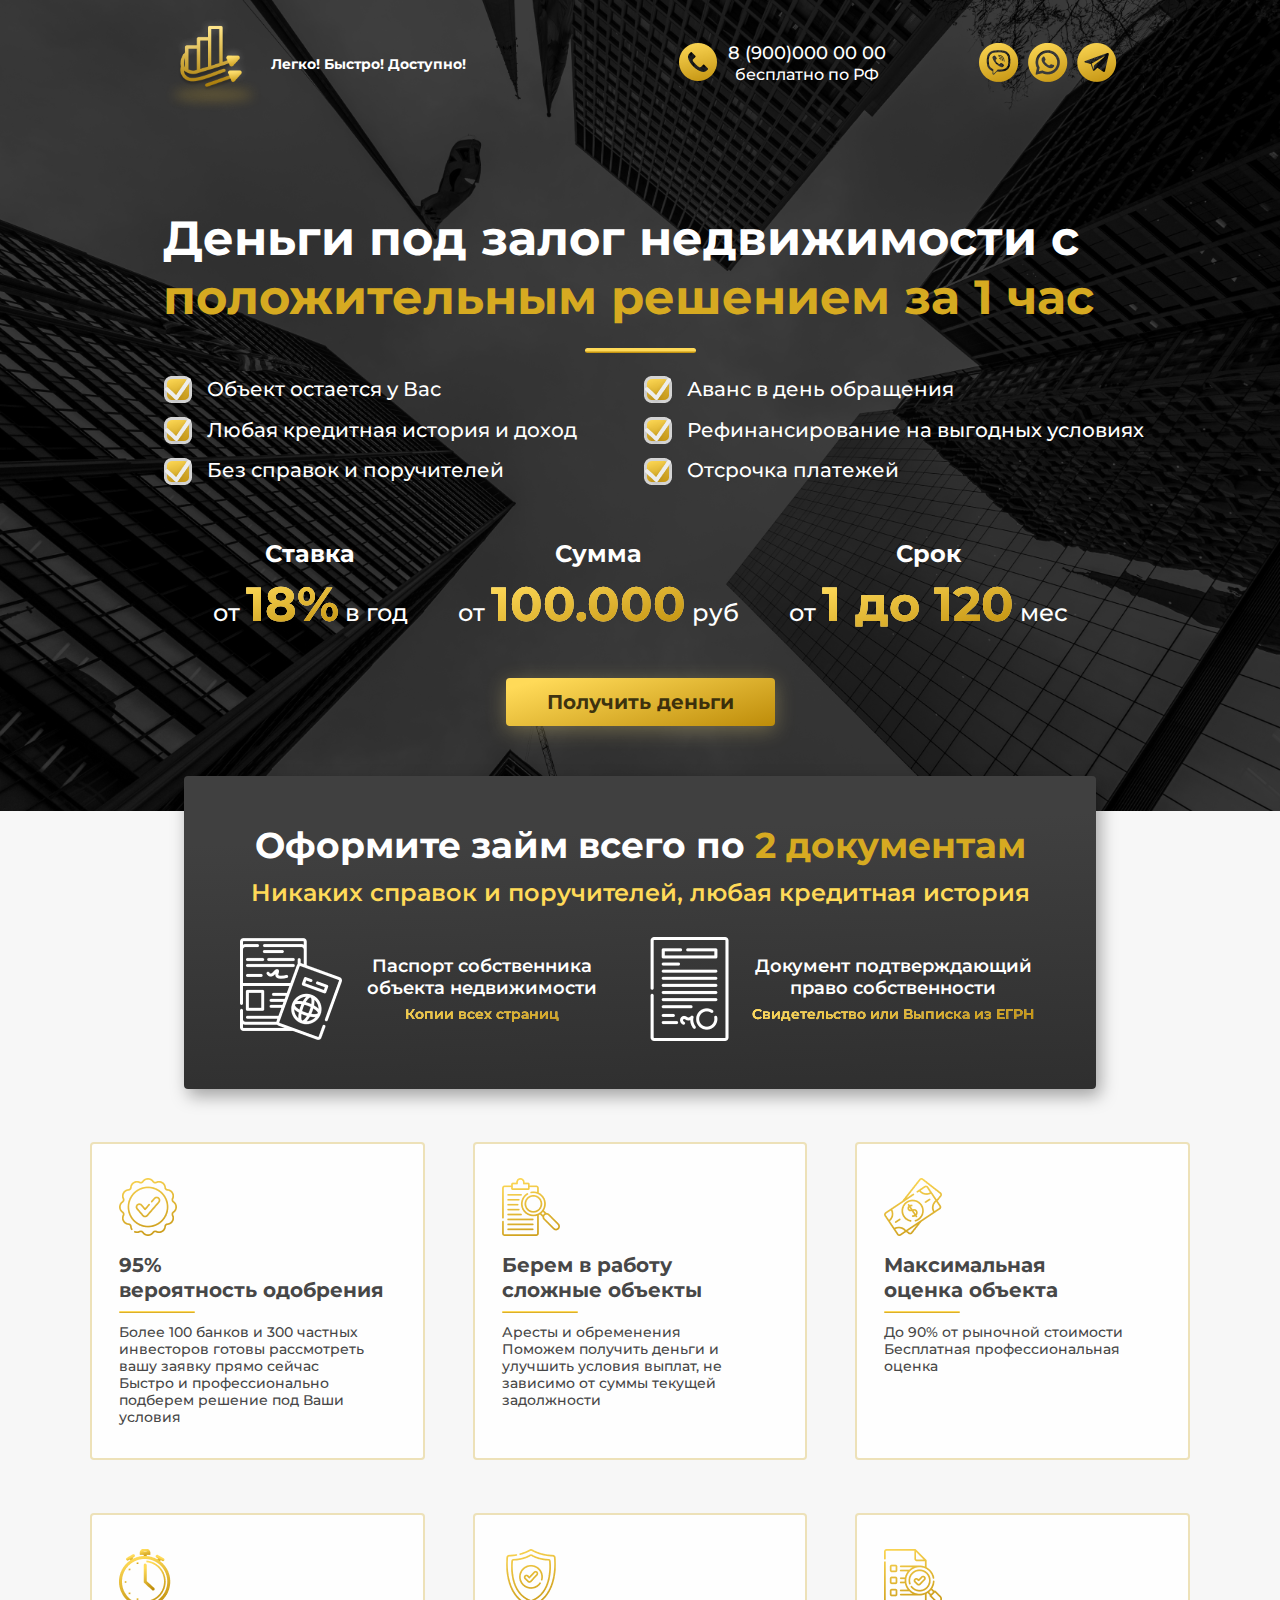
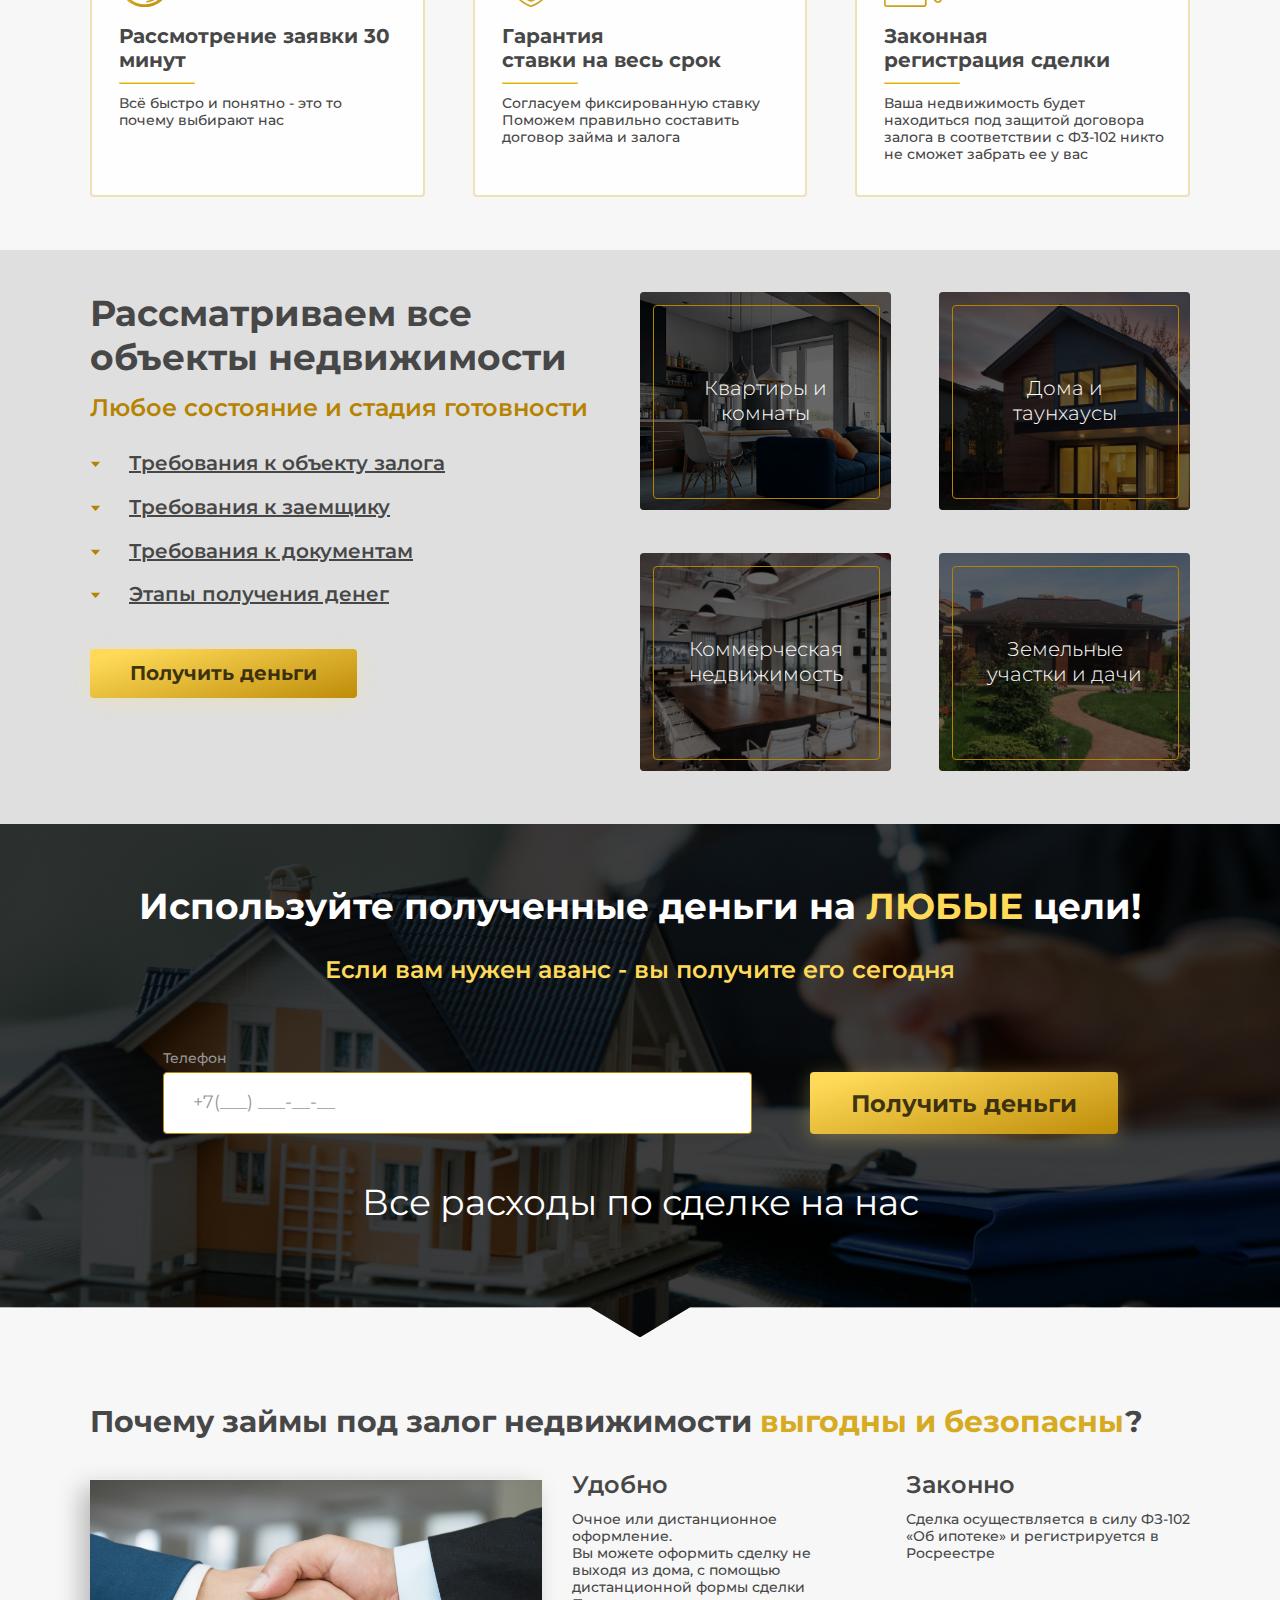
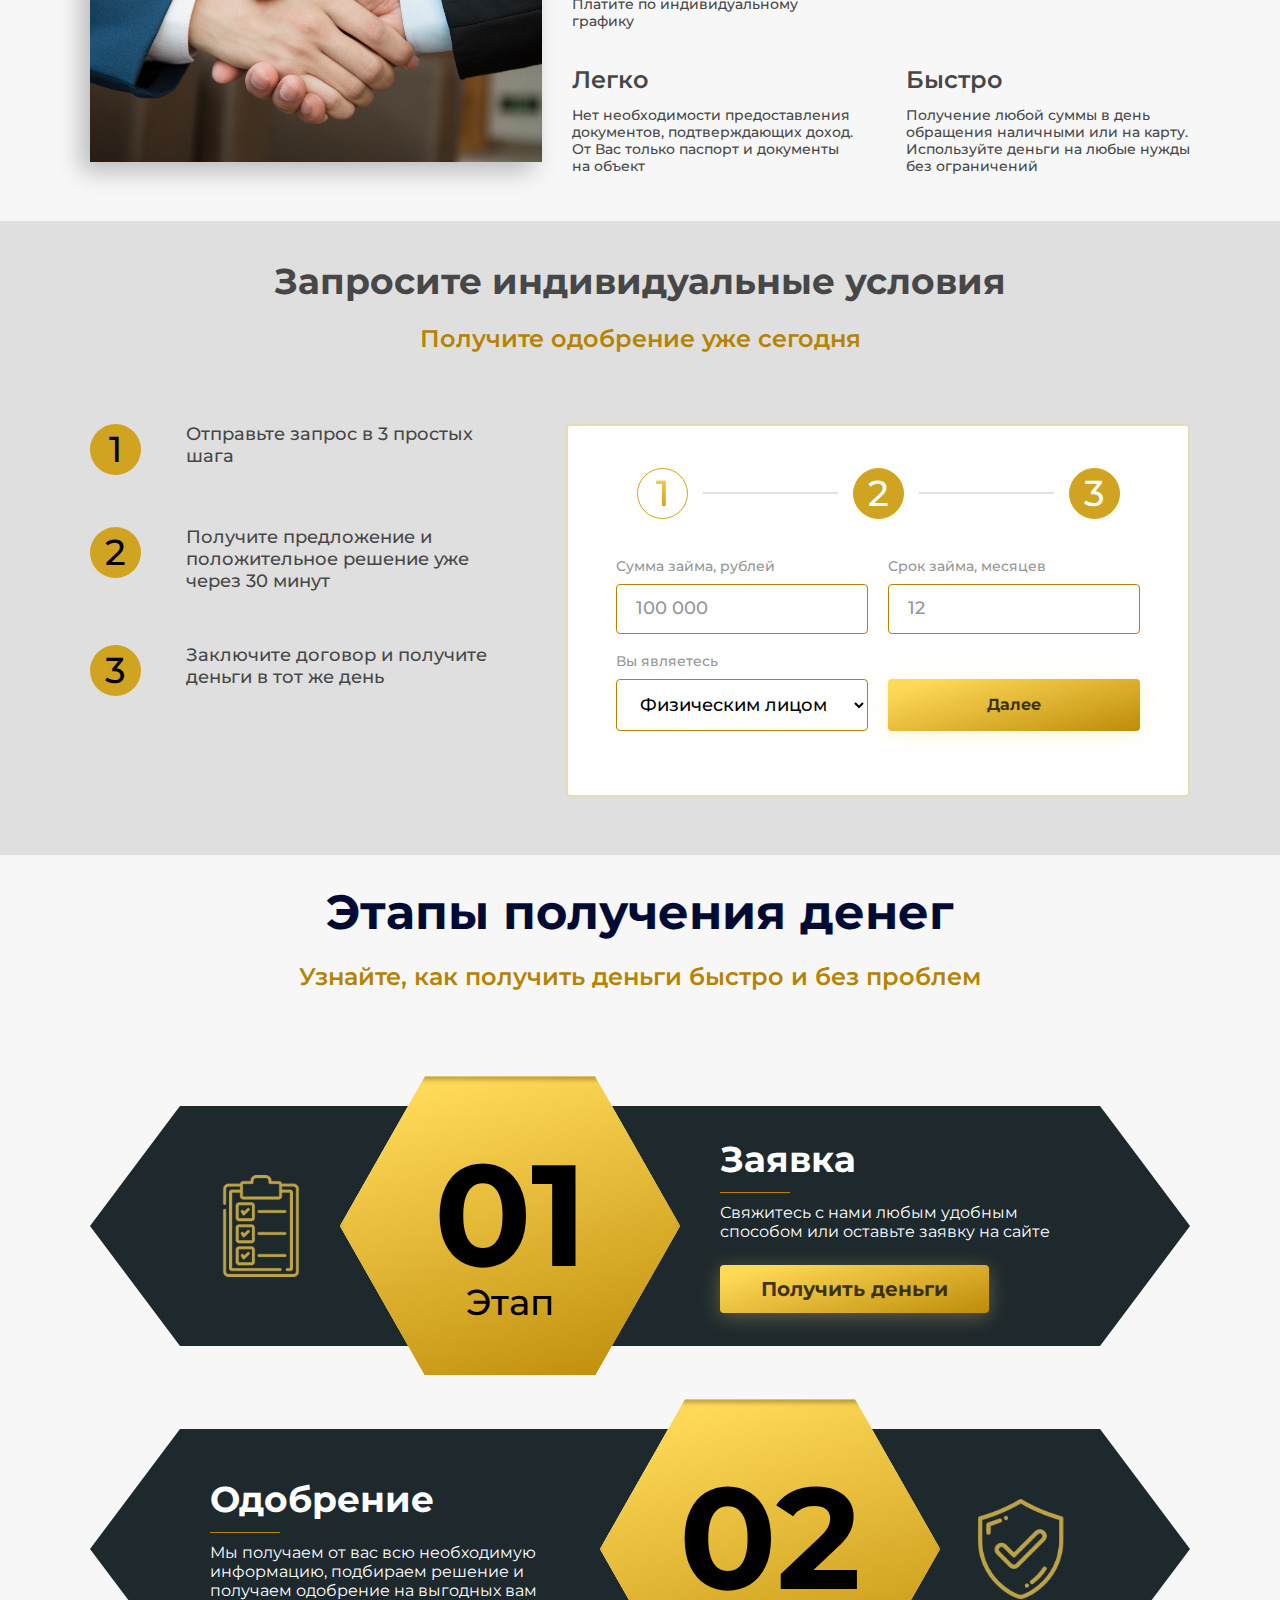
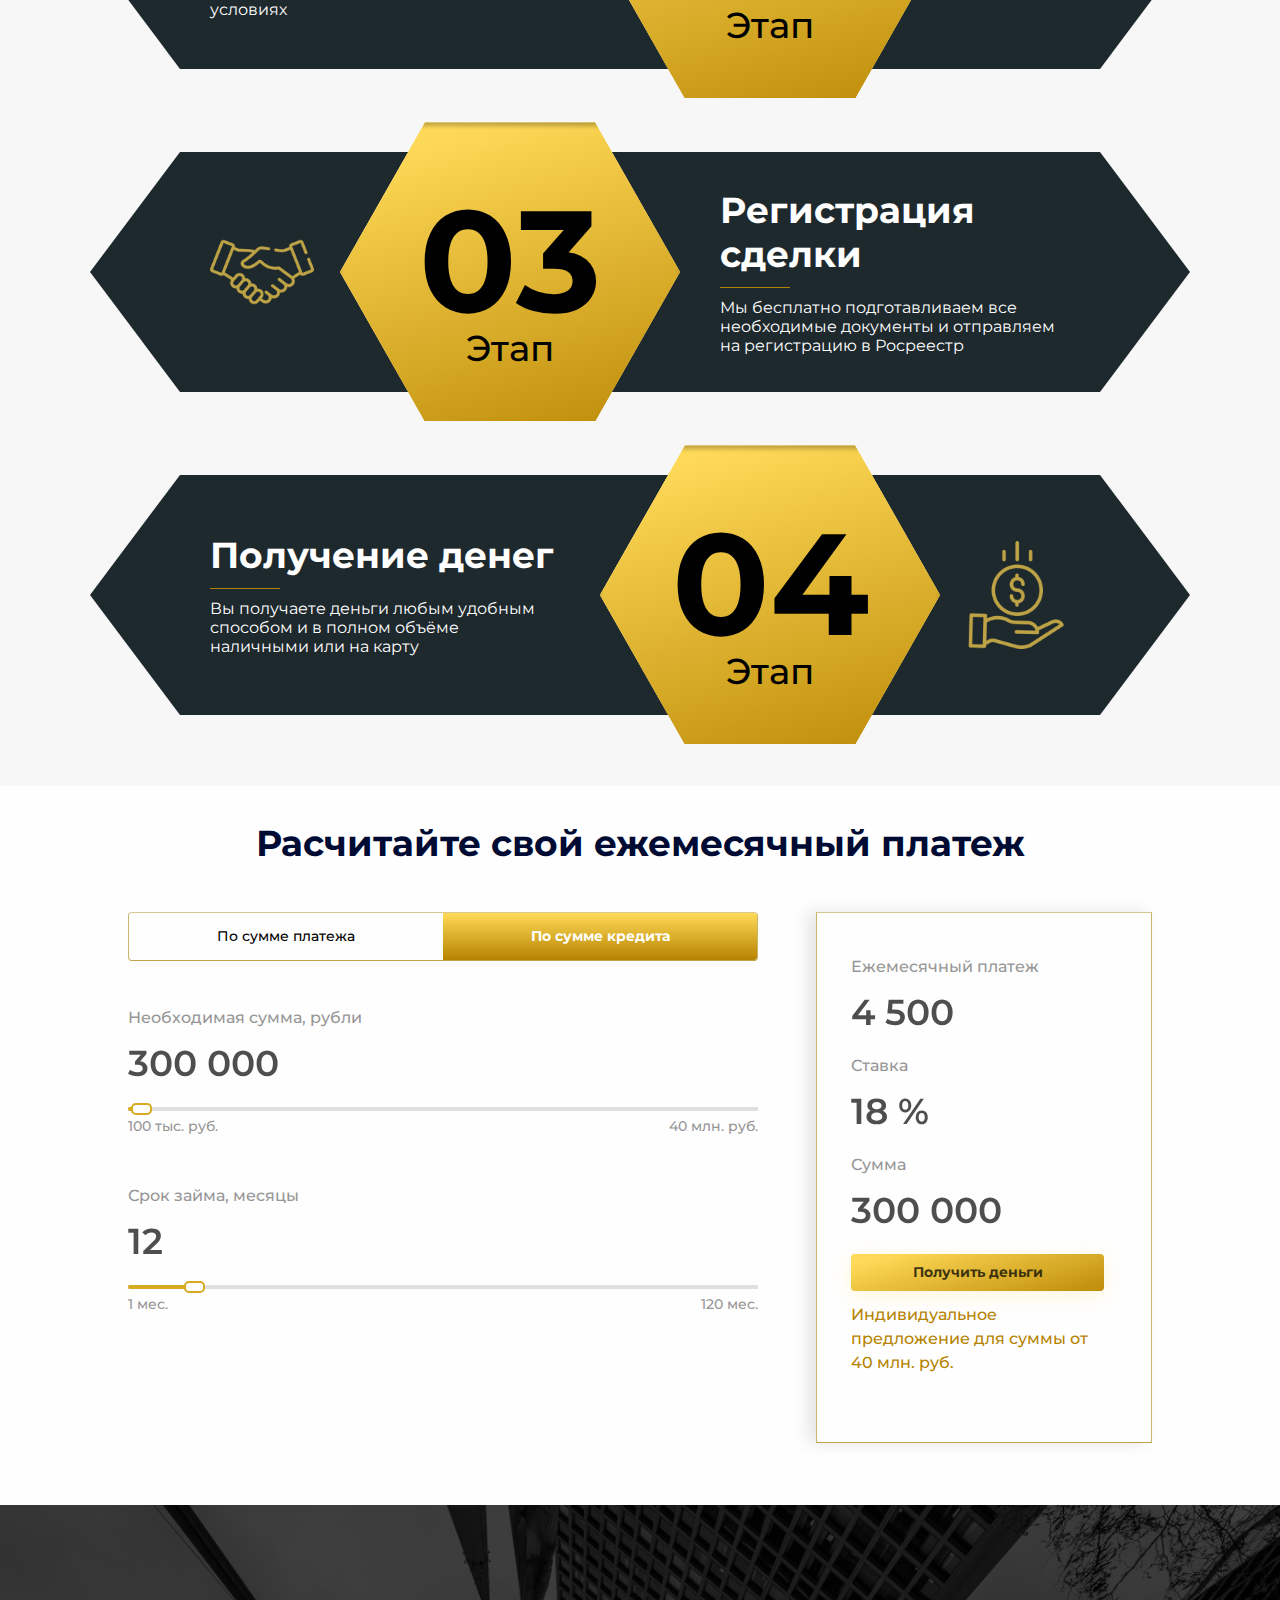
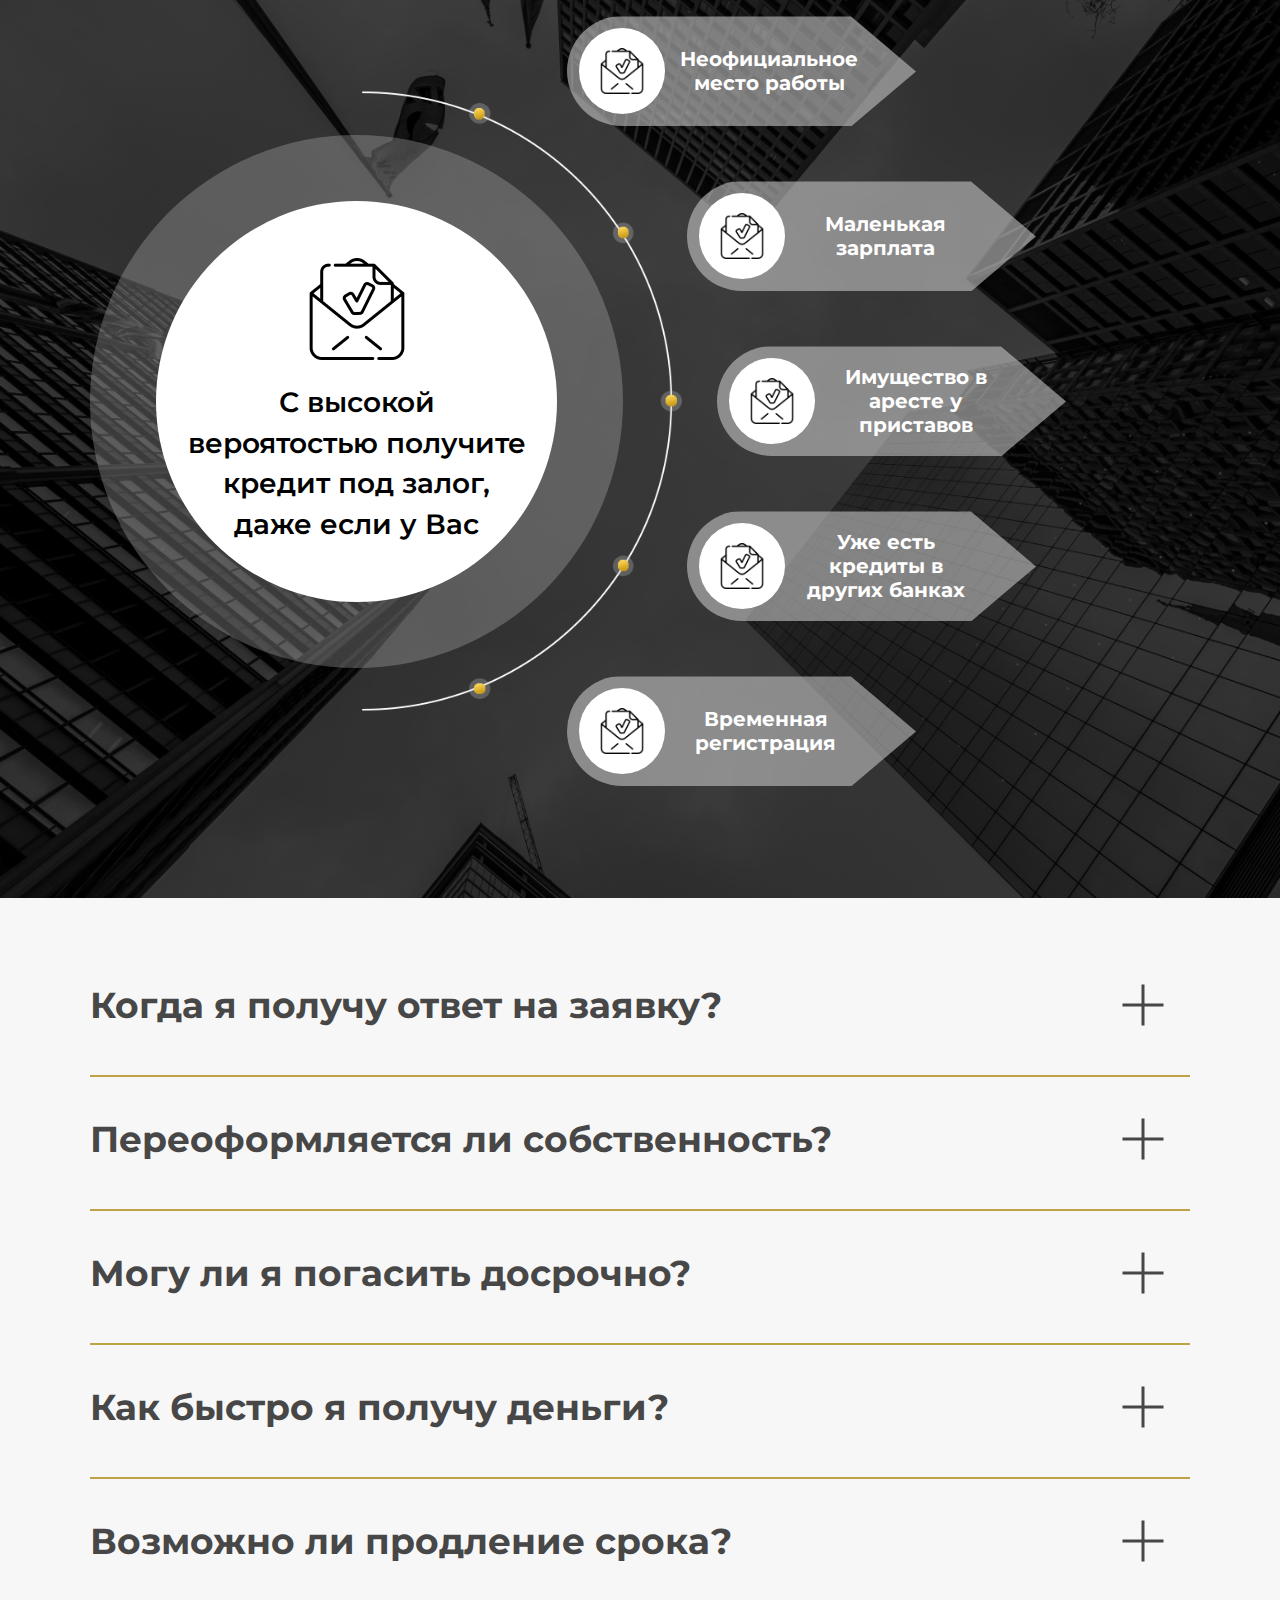
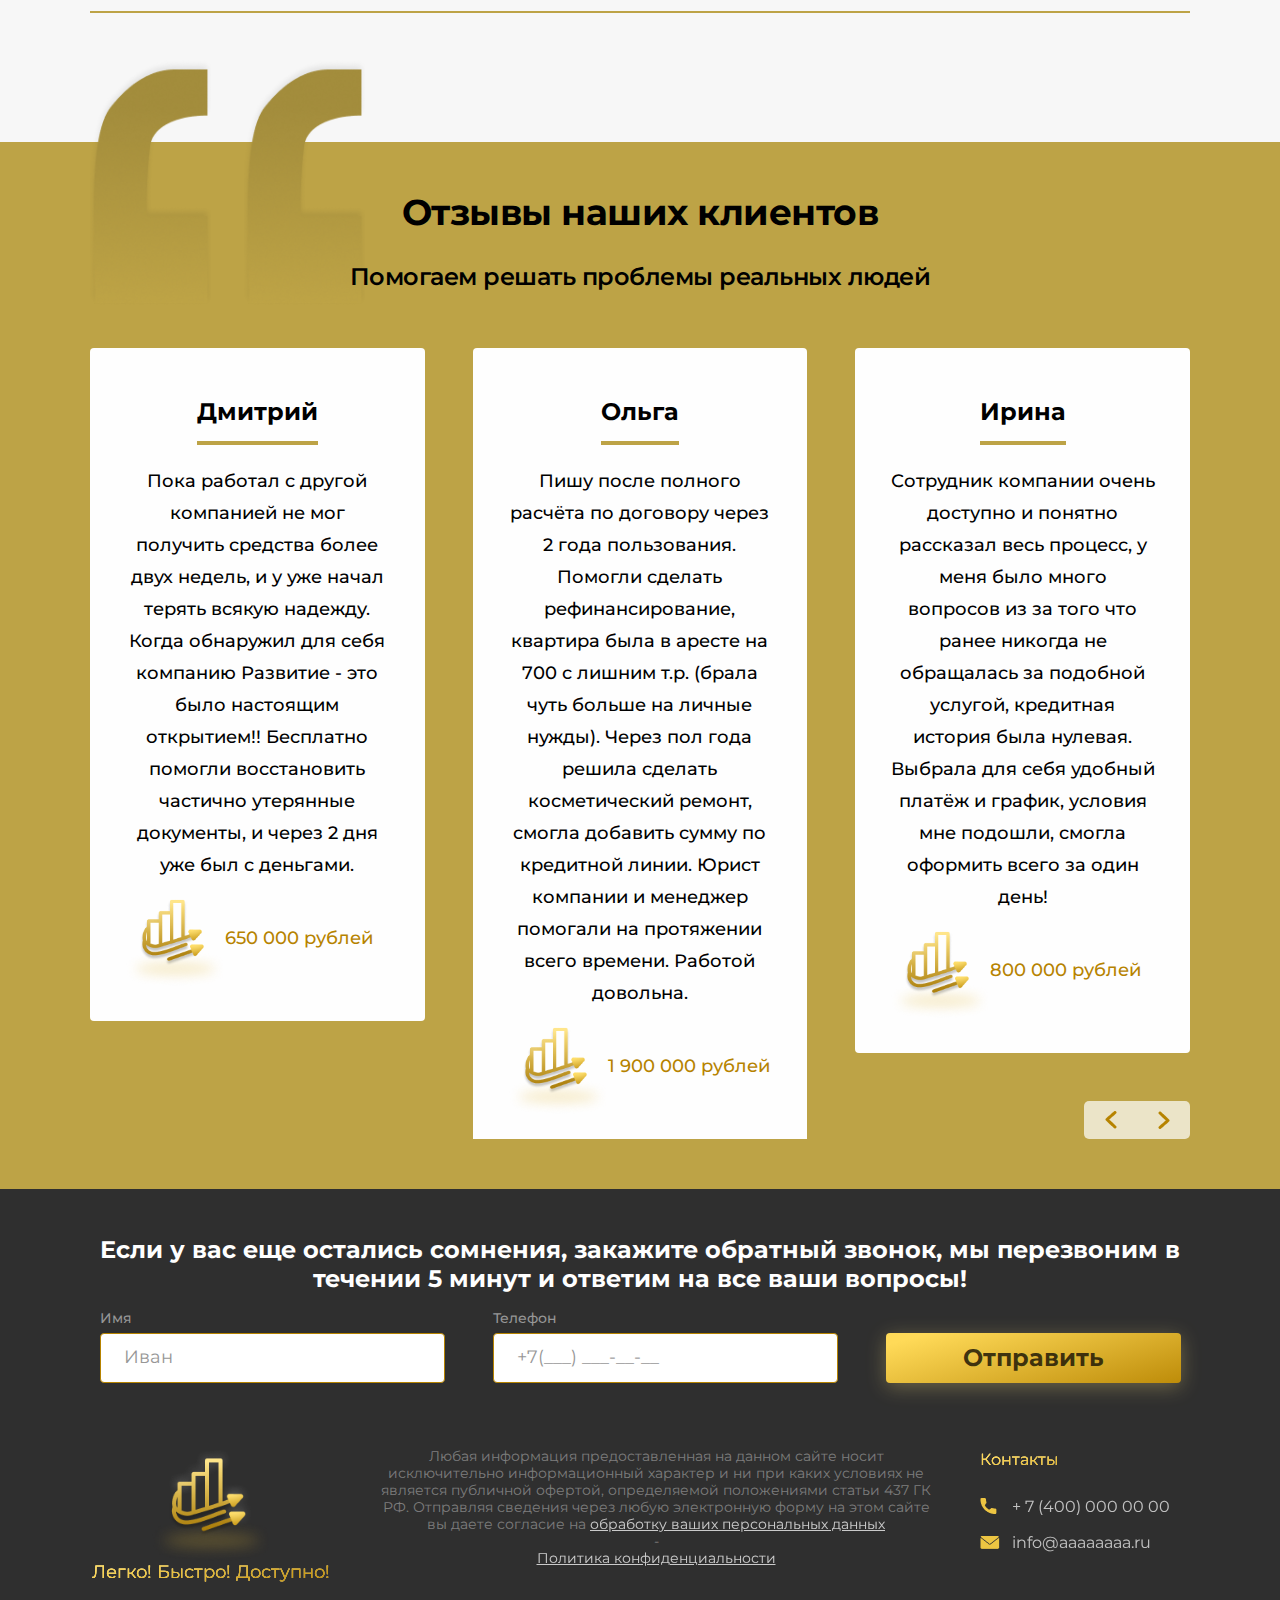
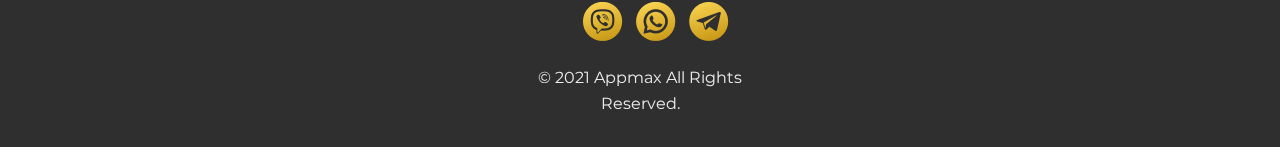
==== commit b61cedd7: "added icons to comments" ====
--- a/index.html
+++ b/index.html
@@ -787,32 +787,50 @@
                         <div class="swiper-name"><p>Дмитрий</p></div>
                         <p class="swiper-text">Пока работал с другой компанией не мог получить средства более двух недель, и у уже начал терять всякую надежду.
                             Когда обнаружил для себя компанию Развитие - это было настоящим открытием!! Бесплатно помогли восстановить частично утерянные документы, и через 2 дня уже был с деньгами.</p>
-                        <p class="swiper-sum">Займ на 650 000 рублей</p>
+                        <div class="swiper-sum__wrap">
+                            <img src="../img/logo.png" alt="лого">
+                            <p class="swiper-sum">650 000 рублей</p>
+                        </div>
                     </div>
                     <div class="swiper-slide">
                         <div class="swiper-name"><p>Ольга</p></div>
                         <p class="swiper-text">Пишу после полного расчёта по договору через 2 года пользования. Помогли сделать рефинансирование, квартира была в аресте на 700 с лишним т.р. (брала чуть больше на личные нужды). Через пол года решила сделать косметический ремонт, смогла добавить сумму по кредитной линии. Юрист компании и менеджер помогали на протяжении всего времени. Работой довольна.</p>
-                        <p class="swiper-sum">Займ на 1 900 000 рублей</p>
+                        <div class="swiper-sum__wrap">
+                            <img src="../img/logo.png" alt="лого">
+                            <p class="swiper-sum">1 900 000 рублей</p>
+                        </div>
                     </div>
                     <div class="swiper-slide">
                         <div class="swiper-name"><p>Ирина</p></div>
                         <p class="swiper-text">Сотрудник компании очень доступно и понятно рассказал весь процесс, у меня было много вопросов из за того что ранее никогда не обращалась за подобной услугой, кредитная история была нулевая. Выбрала для себя удобный платёж и график, условия мне подошли, смогла оформить всего за один день!</p>
-                        <p class="swiper-sum">Займ на 800 000 рублей</p>
+                        <div class="swiper-sum__wrap">
+                            <img src="../img/logo.png" alt="лого">
+                            <p class="swiper-sum">800 000 рублей</p>
+                        </div>
                     </div>
                     <div class="swiper-slide">
                         <div class="swiper-name"><p>Роман</p></div>
                         <p class="swiper-text">Срочно требовались деньги на закрытие ареста из-за МФО, получил 150 тысяч в день обращения под квартиру - звонки от коллекторов прекратились, спасибо!!</p>
-                        <p class="swiper-sum">Займ на 150 000 рублей</p>
+                        <div class="swiper-sum__wrap">
+                            <img src="../img/logo.png" alt="лого">
+                            <p class="swiper-sum">150 000 рублей</p>
+                        </div>
                     </div>
                     <div class="swiper-slide">
                         <div class="swiper-name"><p>Игорь</p></div>
                         <p class="swiper-text">Партнёр по бизнесу дал контакт Развития - решили вопрос с оборотными средствами моей компании - брали на 3 года, досрочно погасили на 9 месяц!</p>
-                        <p class="swiper-sum">Займ на 7 000 000 рублей</p>
+                        <div class="swiper-sum__wrap">
+                            <img src="../img/logo.png" alt="лого">
+                            <p class="swiper-sum">7 000 000 рублей</p>
+                        </div>
                     </div>
                     <div class="swiper-slide">
                         <div class="swiper-name"><p>Татьяна</p></div>
                         <p class="swiper-text">В жизни было много разных ситуаций, в которых мне требовались деньги - всегда брала их очень дорого 7-8 % мес под квартиру, сделала рефинансирование у компании Развитие - плачу в одно место в 4 раза меньше!</p>
-                        <p class="swiper-sum">Займ на 2 400 000 рублей</p>
+                        <div class="swiper-sum__wrap">
+                            <img src="../img/logo.png" alt="лого">
+                            <p class="swiper-sum">2 400 000 рублей</p>
+                        </div>
                     </div>
                 </div>
                 <div class="swiper-btns">
--- a/style/style.min.css
+++ b/style/style.min.css
@@ -1 +1 @@
-@font-face{font-family:Montserrat;src:url(../fonts/Montserrat-Light.ttf);font-weight:300}@font-face{font-family:Montserrat;src:url(../fonts/Montserrat-Regular.ttf);font-weight:400}@font-face{font-family:Montserrat;src:url(../fonts/Montserrat-Medium.ttf);font-weight:500}@font-face{font-family:Montserrat;src:url(../fonts/Montserrat-SemiBold.ttf);font-weight:600}@font-face{font-family:Montserrat;src:url(../fonts/Montserrat-Bold.ttf);font-weight:700}*{margin:0;padding:0;outline:0;font-family:Montserrat,Arial,Helvetica,sans-serif;-webkit-box-sizing:border-box;box-sizing:border-box}ul{list-style:none}a{text-decoration:none;color:#000}.wrapper{max-width:100vw;min-height:100vh;overflow:hidden;background-color:#f7f7f7}.container{max-width:1480px;width:100%;margin:0 auto;padding:0 20px}button{cursor:pointer;border:none}.get-money{-webkit-box-shadow:0 4px 20px 0 #ffe3804D;box-shadow:0 4px 20px 0 #ffe3804D;background:-o-linear-gradient(285.7deg,#ffda58 9.12%,#b68300 110.65%),-o-linear-gradient(285.7deg,#ffda58 9.12%,#b68300 110.65%),#fff;background:linear-gradient(164.3deg,#ffda58 9.12%,#b68300 110.65%),linear-gradient(164.3deg,#ffda58 9.12%,#b68300 110.65%),#fff;border:none;border-radius:4px;font-weight:700;color:rgba(32,25,7,.85);font-size:24px;line-height:29.26px;padding:10px;position:relative;overflow:hidden;display:-webkit-box;display:-ms-flexbox;display:flex;-webkit-box-align:center;-ms-flex-align:center;align-items:center;-webkit-box-pack:center;-ms-flex-pack:center;justify-content:center}.get-money::before{content:"";position:absolute;left:-100%;top:-50%;height:200%;width:25px;-webkit-transform:rotate(30deg);-ms-transform:rotate(30deg);transform:rotate(30deg);background-color:rgba(255,255,255,.5);-webkit-filter:blur(7px);filter:blur(7px)}.get-money:hover::before{-webkit-animation:getMoney 1.25s;animation:getMoney 1.25s}.body-lock{overflow:hidden}.input{background-color:#fff;border-radius:4px;border:1px solid #b68300;padding:19px 29px;font-size:18px;line-height:21.94px}.input::-webkit-input-placeholder{color:#969696}.input::-moz-placeholder{color:#969696}.input:-ms-input-placeholder{color:#969696}.input::-ms-input-placeholder{color:#969696}.input::placeholder{color:#969696}img{-o-object-fit:cover;object-fit:cover}@-webkit-keyframes getMoney{0%{left:-100%}100%{left:150%}}@keyframes getMoney{0%{left:-100%}100%{left:150%}}.header{width:100%;min-height:1080px;background:url(../img/buildings.png) center/cover no-repeat;position:relative}.header__cover{background-color:#000;opacity:.7;position:absolute;top:0;left:0;width:100%;height:100%;z-index:1;pointer-events:none}.header__container{z-index:2;position:relative;top:100%;max-width:1290px}.header__title{font-weight:700;color:#fff;font-size:64px;line-height:78px;margin-bottom:22px;white-space:nowrap}.header__title span{color:#d6aa21}.header__line{width:180px;height:5px;border-radius:5px;background:-webkit-gradient(linear,left top,left bottom,color-stop(50%,#ffda58),to(#b68300));background:-o-linear-gradient(top,#ffda58 50%,#b68300 100%);background:linear-gradient(to bottom,#ffda58 50%,#b68300 100%);margin:0 auto 43px auto}.header__wrapper{display:-webkit-box;display:-ms-flexbox;display:flex;-webkit-box-pack:center;-ms-flex-pack:center;justify-content:center}.header__list{display:-webkit-box;display:-ms-flexbox;display:flex;-webkit-box-orient:vertical;-webkit-box-direction:normal;-ms-flex-direction:column;flex-direction:column;margin-bottom:20px}.header__item{display:-webkit-box;display:-ms-flexbox;display:flex;-webkit-box-align:center;-ms-flex-align:center;align-items:center}.header__item img{margin-right:15px;-o-object-fit:cover;object-fit:cover}.header__text{color:#fff;font-size:24px;line-height:36.82px;font-weight:500}.header__data-list{margin-bottom:44px;display:-webkit-box;display:-ms-flexbox;display:flex}.header__data-item{display:-webkit-box;display:-ms-flexbox;display:flex;-webkit-box-orient:vertical;-webkit-box-direction:normal;-ms-flex-direction:column;flex-direction:column;-webkit-box-pack:center;-ms-flex-pack:center;justify-content:center;-webkit-box-align:center;-ms-flex-align:center;align-items:center;color:#fff}.header__data-item+.header__data-item{margin-left:46px}.header__data-title{font-weight:700;font-size:24px;line-height:29.26px;margin-bottom:7px}.header__data-text{font-weight:500;font-size:24px;line-height:29.26px;white-space:nowrap}.header__data-text span{font-weight:700;font-size:72px;line-height:87.77px;background:-o-linear-gradient(285.7deg,#ffda58 9.12%,#b68300 110.65%),-o-linear-gradient(285.7deg,#ffda58 9.12%,#b68300 110.65%),#fff;background:linear-gradient(164.3deg,#ffda58 9.12%,#b68300 110.65%),linear-gradient(164.3deg,#ffda58 9.12%,#b68300 110.65%),#fff;-webkit-background-clip:text;-webkit-text-fill-color:transparent}.header__button{padding:17px 85px;margin-bottom:85px}.micro-checkbox,.mini-checkbox{display:none}.nav{display:-webkit-box;display:-ms-flexbox;display:flex;-webkit-box-pack:justify;-ms-flex-pack:justify;justify-content:space-between;-webkit-box-align:center;-ms-flex-align:center;align-items:center;padding-top:17px;z-index:2;position:relative;margin-bottom:86px}.nav__logo{display:-webkit-box;display:-ms-flexbox;display:flex;-webkit-box-align:center;-ms-flex-align:center;align-items:center}.nav__logo-image{width:120px;height:117px}.nav__logo-image img{-o-object-fit:cover;object-fit:cover;width:100%;height:100%}.nav__logo-text{color:#fff;font-size:24px;line-height:29.26px;margin-left:50px;font-weight:700}.nav__contacts{display:-webkit-box;display:-ms-flexbox;display:flex}.nav__item a{display:-webkit-box;display:-ms-flexbox;display:flex;-webkit-box-align:center;-ms-flex-align:center;align-items:center}.nav__item-image img{-o-object-fit:cover;object-fit:cover;width:100%;height:100%}.nav__item-text{color:#fff;display:-webkit-box;display:-ms-flexbox;display:flex;-webkit-box-orient:vertical;-webkit-box-direction:normal;-ms-flex-direction:column;flex-direction:column;-webkit-box-align:center;-ms-flex-align:center;align-items:center;margin-left:11px}.nav__item-phone{font-weight:500;font-size:24px;line-height:29.26px}.nav__item-under{font-weight:500;font-size:16px;line-height:19.5px}.nav__item:first-child{margin-right:93px}.nav__item+.nav__item+.nav__item{margin-left:9px}.twodocs{position:relative;z-index:2;top:-130px;margin-bottom:-130px}.twodocs__container{background:-o-linear-gradient(92.03deg,#2f2f2f 1.28%,#404040 79.87%);background:linear-gradient(357.97deg,#2f2f2f 1.28%,#404040 79.87%);-webkit-box-shadow:4px 7px 17px rgba(0,0,0,.35);box-shadow:4px 7px 17px rgba(0,0,0,.35);border-radius:4px;padding:48px;max-width:1196px;color:#fff}.twodocs__title{font-size:36px;line-height:43.88px;text-align:center;margin-bottom:10px;font-weight:700}.twodocs__title span{color:#d6aa21;white-space:nowrap}.twodocs__subtitle{text-align:center;color:#ffda58;font-weight:600;font-size:24px;line-height:29.26px;margin-bottom:30px}.twodocs__list{display:-webkit-box;display:-ms-flexbox;display:flex;width:100%}.twodocs__item{display:-webkit-box;display:-ms-flexbox;display:flex;-webkit-box-align:center;-ms-flex-align:center;align-items:center;-webkit-box-pack:center;-ms-flex-pack:center;justify-content:center;-webkit-box-flex:1;-ms-flex:1 1 50%;flex:1 1 50%}.twodocs__img img{-o-object-fit:cover;object-fit:cover;width:100%;height:100%}.twodocs__img.tds-1{margin-right:-10px;width:102px;height:102px}.twodocs__img.tds-2{margin-right:10px;width:88px;height:104px}.twodocs__content{display:-webkit-box;display:-ms-flexbox;display:flex;-webkit-box-orient:vertical;-webkit-box-direction:normal;-ms-flex-direction:column;flex-direction:column;font-weight:600;-webkit-box-flex:0;-ms-flex:0 1 300px;flex:0 1 300px}.twodocs__text{font-size:18px;line-height:22px;margin-bottom:7px;font-weight:600;text-align:center}.twodocs__subtext{background:-o-linear-gradient(285.7deg,#ffda58 9.12%,#b68300 110.65%),-o-linear-gradient(285.7deg,#ffda58 9.12%,#b68300 110.65%),#fff;background:linear-gradient(164.3deg,#ffda58 9.12%,#b68300 110.65%),linear-gradient(164.3deg,#ffda58 9.12%,#b68300 110.65%),#fff;-webkit-background-clip:text;-webkit-text-fill-color:transparent;font-size:14px;line-height:17px;text-align:center}.cards{padding:97px 0 23px 0}.cards__list{display:-webkit-box;display:-ms-flexbox;display:flex;-ms-flex-wrap:wrap;flex-wrap:wrap;margin:0 -10px}.cards__item{background:#fefefe;display:-webkit-box;display:-ms-flexbox;display:flex;-webkit-box-orient:vertical;-webkit-box-direction:normal;-ms-flex-direction:column;flex-direction:column;-webkit-transition:all .25s ease;-o-transition:all .25s ease;transition:all .25s ease;margin:0 10px 45px 10px;-webkit-box-flex:0;-ms-flex:0 0 calc(33.3333% - 20px);flex:0 0 calc(33.3333% - 20px);color:#474747;padding:30px 39px 36px 61px;border:2px solid rgba(199,160,23,.3);border-radius:4px;overflow:hidden}.cards__item:hover{-webkit-box-shadow:3px 4px 14px rgba(0,0,0,.25);box-shadow:3px 4px 14px rgba(0,0,0,.25)}.cards__img{width:58px;height:58px;margin-bottom:17px}.cards__img img{-o-object-fit:cover;object-fit:cover;width:100%;height:100%}.cards__img.card-clock{width:52px}.cards__title{font-size:20px;line-height:24.38px;font-weight:700;margin-bottom:9px}.cards__line{height:2px;width:76px;background:-webkit-gradient(linear,left top,left bottom,color-stop(50%,#ffda58),to(#b68300));background:-o-linear-gradient(top,#ffda58 50%,#b68300 100%);background:linear-gradient(to bottom,#ffda58 50%,#b68300 100%);margin-bottom:11px;border-radius:2px}.cards__text{-webkit-box-flex:1;-ms-flex:1 1;flex:1 1;font-weight:500;font-size:14px;line-height:17px;margin-bottom:31px}.cards__button{font-size:18px;line-height:22px;text-decoration:underline;color:#d6aa21;background-color:transparent}.objects{color:#474747;background-color:#dfdfdf}.objects__container{padding:70px 20px!important;display:-webkit-box;display:-ms-flexbox;display:flex;-webkit-box-align:start;-ms-flex-align:start;align-items:flex-start}.objects__side{-webkit-box-flex:0;-ms-flex:0 0 50%;flex:0 0 50%}.objects__left{padding-right:30px}.objects__title{font-size:36px;line-height:43.88px;font-weight:700;margin-bottom:13px}.objects__subtitle{color:#b68300;font-size:24px;line-height:29.26px;font-weight:600;margin-bottom:56px}.objects__list{display:-webkit-box;display:-ms-flexbox;display:flex;-webkit-box-orient:vertical;-webkit-box-direction:normal;-ms-flex-direction:column;flex-direction:column;margin-bottom:32px}.objects__item{display:-webkit-box;display:-ms-flexbox;display:flex;-webkit-box-orient:vertical;-webkit-box-direction:normal;-ms-flex-direction:column;flex-direction:column;position:relative}.objects__drop-button-wrap{display:-webkit-box;display:-ms-flexbox;display:flex;-webkit-box-align:center;-ms-flex-align:center;align-items:center}.objects__drop-button-wrap img{-webkit-transition:all .25s ease;-o-transition:all .25s ease;transition:all .25s ease;-webkit-transform:rotate(180deg);-ms-transform:rotate(180deg);transform:rotate(180deg)}.objects__drop-button-wrap.objects-open img{-webkit-transform:rotate(0);-ms-transform:rotate(0);transform:rotate(0)}.objects__drop-button{font-weight:600;text-decoration:underline;font-size:24px;line-height:52px;position:relative;padding-left:28px;cursor:pointer;-webkit-user-select:none;-moz-user-select:none;-ms-user-select:none;user-select:none;-webkit-transition:all .25s ease;-o-transition:all .25s ease;transition:all .25s ease;display:-webkit-box;display:-ms-flexbox;display:flex;-webkit-box-align:center;-ms-flex-align:center;align-items:center}.objects__drop-list{padding:0 0 0 40px;-webkit-transition:all .25s ease;-o-transition:all .25s ease;transition:all .25s ease;overflow:hidden;max-height:0}.objects__drop-list.objects-open{padding:5px 0 0 40px}.objects__drop-item{font-weight:400;font-size:24px;line-height:48px;color:#000;position:relative;padding-left:25px}.objects__drop-item::before{content:"";position:absolute;display:inline-block;width:4px;height:4px;line-height:48px;left:0;top:22px;background-color:#000;border-radius:4px}.objects__button{font-size:20px;line-height:24.38px;padding:12px 40px}.objects__pics{display:-webkit-box;display:-ms-flexbox;display:flex;-ms-flex-wrap:wrap;flex-wrap:wrap;margin:0 -10px}.objects__pic{-webkit-box-flex:0;-ms-flex:0 0 calc(50% - 20px);flex:0 0 calc(50% - 20px);margin:0 10px;margin-bottom:28px;position:relative;overflow:hidden;border-radius:4px;max-width:395px;max-height:294px;cursor:pointer}.objects__pic img{width:100%;height:100%;-o-object-fit:cover;object-fit:cover}.objects__pic:hover>p{background-color:rgba(182,131,0,.75)}.objects__pic:hover>p::before{border-radius:0;border:1px solid transparent;top:0;left:0;width:100%;height:100%}.objects__pic-text{position:absolute;top:0;left:0;width:100%;height:100%;background-color:rgba(0,0,0,.6);display:-webkit-box;display:-ms-flexbox;display:flex;-webkit-box-align:center;-ms-flex-align:center;align-items:center;-webkit-box-pack:center;-ms-flex-pack:center;justify-content:center;color:#fff;font-weight:300;font-size:36px;line-height:44.24px;text-align:center;-webkit-transition:all .15s ease;-o-transition:all .15s ease;transition:all .15s ease}.objects__pic-text::before{content:"";border-radius:4px;border:1px solid #b68300;position:absolute;top:13px;left:13px;width:calc(100% - 26px);height:calc(100% - 26px);-webkit-transition:all .15s ease;-o-transition:all .15s ease;transition:all .15s ease}.objects-mobile{display:none}.use-m{background:url(../img/home.png) center/cover no-repeat;position:relative;color:#fff;overflow:hidden;padding:98px 0 152px 0;-webkit-clip-path:polygon(0 0,100% 0,100% calc(100% - 35px),calc(50% + 60px) calc(100% - 35px),50% 100%,calc(50% - 60px) calc(100% - 35px),0 calc(100% - 35px));clip-path:polygon(0 0,100% 0,100% calc(100% - 35px),calc(50% + 60px) calc(100% - 35px),50% 100%,calc(50% - 60px) calc(100% - 35px),0 calc(100% - 35px))}.use-m::before{content:"";position:absolute;top:0;left:0;width:100%;height:100%;background-color:rgba(0,0,0,.76)}.use-m__title{z-index:2;position:relative;font-size:48px!important;line-height:58.51px;text-align:center;max-width:1080px;font-weight:700;margin:0 auto 25px auto}.use-m__gold{color:#ffda58}.use-m__subtitle{z-index:2;position:relative;font-size:24px;line-height:29.26px;text-align:center;color:#ffda58;font-weight:600;margin-bottom:74px}.use-m__form{z-index:2;position:relative;margin-bottom:50px;display:-webkit-box;display:-ms-flexbox;display:flex;-webkit-box-align:center;-ms-flex-align:center;align-items:center;-webkit-box-pack:center;-ms-flex-pack:center;justify-content:center}.use-m__phone{font-size:14px;line-height:17.07px;font-weight:500;position:absolute;bottom:100%;left:0;color:#969696;margin-bottom:5px}.use-m__input-wrap{position:relative;width:589px;margin-right:58px}.use-m__input{width:100%}.use-m__button{height:62px;padding:12px 41px;white-space:nowrap}.use-m__text{z-index:2;position:relative;font-weight:400;font-size:36px;line-height:43.88px;text-align:center}.why{padding:89px 0 77px 0;color:#474747}.why__sides{display:-webkit-box;display:-ms-flexbox;display:flex;-webkit-box-pack:justify;-ms-flex-pack:justify;justify-content:space-between;-webkit-box-align:center;-ms-flex-align:center;align-items:center}.why__side{-webkit-box-flex:0;-ms-flex:0 0 48%;flex:0 0 48%}.why__left{margin-bottom:35px}.why__left img{-o-object-fit:cover;object-fit:cover;width:100%;height:100%;-webkit-box-shadow:-9px 9px 23px 0 rgba(0,0,0,.25);box-shadow:-9px 9px 23px 0 rgba(0,0,0,.25)}.why__title{font-weight:700;font-size:48px;line-height:62.83px;margin-bottom:44px}.why__title span{color:#d6aa21}.why__list{display:-webkit-box;display:-ms-flexbox;display:flex;-ms-flex-wrap:wrap;flex-wrap:wrap;margin:0 -15px}.why__item{-webkit-box-flex:0;-ms-flex:0 0 calc(50% - 30px);flex:0 0 calc(50% - 30px);margin:0 15px 35px 15px;display:-webkit-box;display:-ms-flexbox;display:flex;-webkit-box-orient:vertical;-webkit-box-direction:normal;-ms-flex-direction:column;flex-direction:column}.why__item-title{font-weight:600;font-size:30px;line-height:36.57px;margin-bottom:17px}.why__item-text{font-weight:500;font-size:18px;line-height:21.94px;-webkit-box-flex:1;-ms-flex:1 1;flex:1 1}.why-mobile{display:none}.indi{background-color:#dfdfdf;padding:90px 0 148px 0;color:#474747}.indi__title{text-align:center;font-size:48px;line-height:58.51px;margin-bottom:23px;font-weight:700}.indi__subtitle{color:#b68300;font-size:24px;line-height:29.26px;margin-bottom:71px;font-weight:600;text-align:center}.indi__sides{display:-webkit-box;display:-ms-flexbox;display:flex;-webkit-box-align:start;-ms-flex-align:start;align-items:flex-start}.indi__list{display:-webkit-box;display:-ms-flexbox;display:flex;-webkit-box-orient:vertical;-webkit-box-direction:normal;-ms-flex-direction:column;flex-direction:column;padding-right:45px}.indi__item{display:-webkit-box;display:-ms-flexbox;display:flex;-webkit-box-align:start;-ms-flex-align:start;align-items:flex-start}.indi__item+.indi__item{margin-top:52px}.indi__item-number{font-size:36px;font-weight:43.86px;border-radius:50%;height:51px;-webkit-box-flex:0;-ms-flex:0 0 51px;flex:0 0 51px;display:inline-block;background-color:#d0a320;display:-webkit-box;display:-ms-flexbox;display:flex;-webkit-box-align:center;-ms-flex-align:center;align-items:center;-webkit-box-pack:center;-ms-flex-pack:center;justify-content:center;color:#000;font-weight:500;margin-right:45px}.indi__item-text{font-size:18px;line-height:21.94px;font-weight:500}.indi__right{-webkit-box-flex:0;-ms-flex:0 0 953px;flex:0 0 953px;background-color:#fff;border-radius:4px;overflow:hidden;border:2px solid rgba(182,131,0,.3);padding:37px 0}.indi__steps{display:-webkit-box;display:-ms-flexbox;display:flex;-webkit-box-pack:justify;-ms-flex-pack:justify;justify-content:space-between;-webkit-box-align:center;-ms-flex-align:center;align-items:center;max-width:710px;margin:0 auto;position:relative;margin-bottom:52px}.indi__steps::before{content:"";position:absolute;top:50%;left:0;width:100%;height:1px;background-color:#c4c4c4;-webkit-transform:translateY(-50%);-ms-transform:translateY(-50%);transform:translateY(-50%)}.indi__step{display:-webkit-box;display:-ms-flexbox;display:flex;-webkit-box-align:center;-ms-flex-align:center;align-items:center;-webkit-box-pack:center;-ms-flex-pack:center;justify-content:center;background-color:#fff;border-radius:50%;padding:15px;position:relative;z-index:10}.indi__step-number{font-size:36px;font-weight:43.86px;border-radius:50%;height:51px;width:51px;border:1px solid #d0a320;display:inline-block;background-color:#d0a320;display:-webkit-box;display:-ms-flexbox;display:flex;-webkit-box-align:center;-ms-flex-align:center;align-items:center;-webkit-box-pack:center;-ms-flex-pack:center;justify-content:center;color:#fff;font-weight:500;-webkit-transition:all .25s ease;-o-transition:all .25s ease;transition:all .25s ease;-webkit-user-select:none;-moz-user-select:none;-ms-user-select:none;user-select:none}.indi__step-number.current-step{background-color:#fff;background:-o-linear-gradient(285.7deg,#ffda58 9.12%,#b68300 110.65%),-o-linear-gradient(285.7deg,#ffda58 9.12%,#b68300 110.65%),#fff;background:linear-gradient(164.3deg,#ffda58 9.12%,#b68300 110.65%),linear-gradient(164.3deg,#ffda58 9.12%,#b68300 110.65%),#fff;-webkit-background-clip:text;-webkit-text-fill-color:transparent}.indi__form-list{display:-webkit-box;display:-ms-flexbox;display:flex;position:relative;left:0;-webkit-transition:all .25s ease;-o-transition:all .25s ease;transition:all .25s ease}.indi__form-item{-webkit-box-flex:0;-ms-flex:0 0 100%;flex:0 0 100%;display:-webkit-box;display:-ms-flexbox;display:flex;-webkit-box-pack:center;-ms-flex-pack:center;justify-content:center;-webkit-box-align:center;-ms-flex-align:center;align-items:center}.indi__form-wrap{-webkit-box-flex:0;-ms-flex:0 0 710px;flex:0 0 710px;display:-webkit-box;display:-ms-flexbox;display:flex;-webkit-box-orient:vertical;-webkit-box-direction:normal;-ms-flex-direction:column;flex-direction:column}.indi__form-up{display:-webkit-box;display:-ms-flexbox;display:flex;margin-bottom:45px}.indi__form-down{display:-webkit-box;display:-ms-flexbox;display:flex}.indi__input{padding:19px 29px;color:#000;font-size:18px;line-height:21.94px;font-weight:500}.indi__input-wrap{position:relative;display:-webkit-box;display:-ms-flexbox;display:flex;-webkit-box-align:center;-ms-flex-align:center;align-items:center;-webkit-box-pack:center;-ms-flex-pack:center;justify-content:center;-webkit-box-flex:0;-ms-flex:0 0 50%;flex:0 0 50%}.indi__input-wrap *{width:100%}.indi__input-wrap:first-child{padding-right:10px}.indi__input-wrap:last-child{padding-left:10px}.indi__input-wrap:last-child p{left:10px}.indi__input-label{position:absolute;bottom:100%;left:0;font-weight:500;font-size:14px;line-height:17.07px;color:#969696;margin-bottom:9px}.indi__select{padding:19px 29px;color:#000;font-size:18px;line-height:21.94px;font-weight:500;background-color:#fff;border-radius:4px;border:1px solid #b68300;cursor:pointer}.indi__button{height:64px}.indi-btns{padding:0 15px 0 0!important}.indi-btns button:first-child{margin-right:10px}.indi-btns button:last-child{margin-left:10px}.steps{padding:89px 0 256px 0;color:#fff}.steps__title{color:#000b33;font-weight:700;font-size:48px;line-height:58px;margin-bottom:7px;text-align:center}.steps__subtitle{color:#b68300;font-weight:600;font-size:24px;line-height:58px;margin-bottom:119px;text-align:center}.steps__list{display:-webkit-box;display:-ms-flexbox;display:flex;-webkit-box-orient:vertical;-webkit-box-direction:normal;-ms-flex-direction:column;flex-direction:column}.steps__item{display:-webkit-box;display:-ms-flexbox;display:flex;-webkit-box-align:center;-ms-flex-align:center;align-items:center;-webkit-box-pack:justify;-ms-flex-pack:justify;justify-content:space-between;padding:45px 120px;height:304px;position:relative;background:0 0;z-index:1}.steps__item+.steps__item{margin-top:93px}.steps__item-title{margin-bottom:10px;font-weight:700;font-size:36px;line-height:43.88px}.steps__item-text{font-weight:400px;font-size:24px;line-height:23px}.steps__item:nth-child(even){-webkit-box-orient:horizontal;-webkit-box-direction:reverse;-ms-flex-direction:row-reverse;flex-direction:row-reverse}.steps__item:nth-child(even) .steps__hexagon{left:auto;right:325px}.steps__back{width:100%;height:100%;position:absolute;top:0;left:0;-webkit-clip-path:polygon(100px 0,calc(100% - 100px) 0,100% 50%,calc(100% - 100px) 100%,100px 100%,0 50%);clip-path:polygon(100px 0,calc(100% - 100px) 0,100% 50%,calc(100% - 100px) 100%,100px 100%,0 50%);background-color:#1e292d;z-index:-1}.steps__content{-webkit-box-flex:0;-ms-flex:0 0 475px;flex:0 0 475px}.steps__line{width:70px;background-color:#b68300;height:1px;margin-bottom:10px}.steps__button{margin-top:24px;padding:12px 41px;font-size:20px;line-height:24px;white-space:nowrap}.steps__img img{width:100%;height:100%}.steps__hexagon{-webkit-user-select:none;-moz-user-select:none;-ms-user-select:none;user-select:none;color:#000;background:-o-linear-gradient(285.7deg,#ffda58 9.12%,#b68300 110.65%),-o-linear-gradient(285.7deg,#ffda58 9.12%,#b68300 110.65%),#fff;background:linear-gradient(164.3deg,#ffda58 9.12%,#b68300 110.65%),linear-gradient(164.3deg,#ffda58 9.12%,#b68300 110.65%),#fff;width:466px;height:409px;display:-webkit-box;display:-ms-flexbox;display:flex;-webkit-box-orient:vertical;-webkit-box-direction:normal;-ms-flex-direction:column;flex-direction:column;-webkit-box-pack:center;-ms-flex-pack:center;justify-content:center;-webkit-box-align:center;-ms-flex-align:center;align-items:center;-webkit-box-shadow:inset 0 4px 4px rgba(0,0,0,.25);box-shadow:inset 0 4px 4px rgba(0,0,0,.25);-webkit-clip-path:polygon(25% 0,75% 0,100% 50%,75% 100%,25% 100%,0 50%);clip-path:polygon(25% 0,75% 0,100% 50%,75% 100%,25% 100%,0 50%);position:absolute;left:325px}.steps__hexagon>p{-webkit-transition:all .15s ease;-o-transition:all .15s ease;transition:all .15s ease}.steps__hexagon:hover>p{-webkit-transform:scale(1.15);-ms-transform:scale(1.15);transform:scale(1.15)}.steps__number{font-weight:700;font-size:180px;line-height:219px}.steps__step{font-weight:500;font-size:36px;line-height:44px;margin-top:-23px}.calc{padding:55px 0 119px 0;background-color:#fefefe}.calc__title{font-weight:700;font-size:48px;line-height:58px;margin-bottom:48px;color:#000b33;text-align:center}.calc__container{max-width:1254px}.calc__sides{display:-webkit-box;display:-ms-flexbox;display:flex;-webkit-box-align:center;-ms-flex-align:center;align-items:center}.calc__left{-webkit-box-flex:1;-ms-flex:1 1;flex:1 1}.calc__tabs{border-radius:4px;border:1px solid #bda346;border-top:1px solid rgba(189,163,70,.6);border-left:1px solid rgba(189,163,70,.8);border-right:1px solid rgba(189,163,70,.8);display:-webkit-box;display:-ms-flexbox;display:flex;overflow:hidden;margin-bottom:47px}.calc__tab{-webkit-box-flex:1;-ms-flex:1 1;flex:1 1;display:-webkit-box;display:-ms-flexbox;display:flex;-webkit-box-align:center;-ms-flex-align:center;align-items:center;-webkit-box-pack:center;-ms-flex-pack:center;justify-content:center;padding:15px 15px;cursor:pointer;font-weight:500;font-size:24px;line-height:29px}.calc__tab.calc-current{background:-webkit-gradient(linear,left top,left bottom,from(#ffda58),to(#b68300));background:-o-linear-gradient(#ffda58,#b68300);background:linear-gradient(#ffda58,#b68300);color:#fff;font-weight:700;pointer-events:none}.calc__content{display:-webkit-box;display:-ms-flexbox;display:flex;-webkit-box-orient:vertical;-webkit-box-direction:normal;-ms-flex-direction:column;flex-direction:column}.calc__range{display:-webkit-box;display:-ms-flexbox;display:flex;-webkit-box-orient:vertical;-webkit-box-direction:normal;-ms-flex-direction:column;flex-direction:column}.calc__range.with-m{margin-bottom:51px}.calc__range-title{font-weight:500;font-size:16px;line-height:20px;color:#969696;margin-bottom:13px}.calc__range-value{opacity:.69;font-weight:600;font-size:48px;line-height:59px;margin-bottom:22px}.calc__range-values{margin-top:7px;display:-webkit-box;display:-ms-flexbox;display:flex;-webkit-box-pack:justify;-ms-flex-pack:justify;justify-content:space-between;-webkit-box-align:center;-ms-flex-align:center;align-items:center}.calc__range-values p{font-weight:500;font-size:16px;line-height:20px;color:#969696}.calc__range-wrap{position:relative;height:4px;display:-webkit-box;display:-ms-flexbox;display:flex;-webkit-box-align:center;-ms-flex-align:center;align-items:center;background-color:#e0e0e0}.calc__range-line{position:absolute;top:0;left:0;background-color:#d6aa21;height:100%;border-radius:4px;width:0}.calc__range-slider{-webkit-appearance:none;-moz-appearance:none;appearance:none;height:4px;width:100%;border-radius:4px;background-color:transparent;outline:0;position:relative;z-index:2}.calc__range-slider::-webkit-slider-thumb{-webkit-appearance:none;width:21px;height:12px;border:2px solid #d6aa21;border-radius:5px;background-color:#fff;cursor:pointer}.calc__right{margin-left:79px;border:1px solid #bda346;border-top:1px solid rgba(189,163,70,.6);border-left:1px solid rgba(189,163,70,.8);border-right:1px solid rgba(189,163,70,.8);-webkit-box-shadow:-8px 0 15px rgba(0,0,0,.1);box-shadow:-8px 0 15px rgba(0,0,0,.1);padding:37px 47px 67px 47px;-webkit-box-flex:0;-ms-flex:0 0 465px;flex:0 0 465px}.calc__btns{margin-top:45px;display:-webkit-box;display:-ms-flexbox;display:flex;-webkit-box-orient:vertical;-webkit-box-direction:normal;-ms-flex-direction:column;flex-direction:column;-webkit-box-align:center;-ms-flex-align:center;align-items:center}.calc__button{width:100%;font-size:20px;line-height:24px;padding:12px 38px;white-space:nowrap}.calc__button:first-child{margin-bottom:28px}.calc__offer{font-weight:500;line-height:24px;color:#b68300;font-size:18px}.calc-d-none{display:none}.schedule{background-color:#fff;position:fixed;top:0;left:0;width:100vw;height:100vh;z-index:1000}.schedule-closed{display:none}.schedule__container{max-width:1200px;margin:0 auto;width:100%;padding:20px;display:-webkit-box;display:-ms-flexbox;display:flex;-webkit-box-orient:vertical;-webkit-box-direction:normal;-ms-flex-direction:column;flex-direction:column;-webkit-box-align:end;-ms-flex-align:end;align-items:flex-end}.schedule__exit{margin-top:25px;margin-bottom:25px;width:50px;height:50px;position:relative;cursor:pointer}.schedule__line{width:35px;height:2px;background-color:#d6aa21;position:absolute;top:50%;left:50%}.schedule__line:first-child{-webkit-transform:translate(-50%,-50%) rotate(45deg);-ms-transform:translate(-50%,-50%) rotate(45deg);transform:translate(-50%,-50%) rotate(45deg)}.schedule__line:last-child{-webkit-transform:translate(-50%,-50%) rotate(-45deg);-ms-transform:translate(-50%,-50%) rotate(-45deg);transform:translate(-50%,-50%) rotate(-45deg)}.schedule__overflow{width:100%}.schedule__table{width:100%;display:-webkit-box;display:-ms-flexbox;display:flex;-webkit-box-orient:vertical;-webkit-box-direction:normal;-ms-flex-direction:column;flex-direction:column;overflow:auto;max-height:calc(100vh - 140px)}.schedule__row{display:-webkit-box;display:-ms-flexbox;display:flex;min-width:756px}.schedule__row+.schedule__row{border-top:1px solid rgba(214,170,33,.5)}.schedule__footer,.schedule__header{background-color:#d6aa21;-webkit-user-select:none;-moz-user-select:none;-ms-user-select:none;user-select:none;font-size:16px}.schedule__footer li,.schedule__header li{color:#fff}.schedule__item{-webkit-box-flex:1;-ms-flex:1;flex:1;padding:10px;text-align:center;color:#000;-webkit-box-flex:0;-ms-flex:0 0 20%;flex:0 0 20%;border-bottom:1px solid #fff}.schedule__item+.schedule__item{border-left:1px solid #fff}.schedule__big{-webkit-box-flex:1;-ms-flex:1 1;flex:1 1}.schedule__list{display:-webkit-box;display:-ms-flexbox;display:flex;-webkit-box-orient:vertical;-webkit-box-direction:normal;-ms-flex-direction:column;flex-direction:column}.circle{overflow:hidden;padding:215px 0;background:url(../img/buildings.png) center/cover no-repeat;position:relative}.circle__cover{background-color:#000;opacity:.7;position:absolute;top:0;left:0;width:100%;height:100%;z-index:1;pointer-events:none}.circle__container{position:relative;z-index:2}.circle__background{background-color:rgba(196,196,196,.3);padding:70px;border-radius:50%;width:657px;height:657px}.circle__img{width:102px;height:102px;margin-bottom:41px}.circle__img img{width:100%;height:100%}.circle__wrapper{background-color:#fff;border-radius:50%;width:100%;height:100%}.circle__content{display:-webkit-box;display:-ms-flexbox;display:flex;-webkit-box-orient:vertical;-webkit-box-direction:normal;-ms-flex-direction:column;flex-direction:column;-webkit-box-align:center;-ms-flex-align:center;align-items:center;-webkit-box-pack:center;-ms-flex-pack:center;justify-content:center;height:100%}.circle__text{font-weight:600;font-size:36px;line-height:146.4%;position:relative;text-align:center;max-width:450px}.circle__half{position:absolute;top:50%;left:356px;-webkit-transform:translateY(-50%);-ms-transform:translateY(-50%);transform:translateY(-50%)}.circle__list{position:absolute;top:50%;left:517px;-webkit-transform:translateY(-50%);-ms-transform:translateY(-50%);transform:translateY(-50%)}.circle__item{background:rgba(196,196,196,.6);padding:7px 60px 7px 7px;display:-webkit-box;display:-ms-flexbox;display:flex;-webkit-box-align:center;-ms-flex-align:center;align-items:center;border-radius:300px 0 0 300px;-webkit-clip-path:polygon(0 0,calc(100% - 85px) 0,100% 50%,calc(100% - 85px) 100%,0 100%);clip-path:polygon(0 0,calc(100% - 85px) 0,100% 50%,calc(100% - 85px) 100%,0 100%);width:539px}.circle__item+.circle__item{margin-top:64px}.circle__item-img-wrap{background-color:#fff;border-radius:50%;padding:30px;display:-webkit-box;display:-ms-flexbox;display:flex;-webkit-box-align:center;-ms-flex-align:center;align-items:center;-webkit-box-pack:center;-ms-flex-pack:center;justify-content:center;width:130px;height:130px}.circle__item-img-wrap img{width:70px;height:70px}.circle__item-text{height:100%;padding:5px;display:-webkit-box;display:-ms-flexbox;display:flex;-webkit-box-align:center;-ms-flex-align:center;align-items:center;-webkit-box-pack:center;-ms-flex-pack:center;justify-content:center;text-align:center;font-weight:700;font-size:20px;line-height:146%;color:#fff;-webkit-box-flex:1;-ms-flex:1 1;flex:1 1;margin-left:10px}.circle__item:nth-child(1){margin-left:60px}.circle__item:nth-child(2){margin-left:220px}.circle__item:nth-child(3){margin-left:300px}.circle__item:nth-child(4){margin-left:220px}.circle__item:nth-child(5){margin-left:60px}.faq{padding:123px 0 107px 0}.faq__list{display:-webkit-box;display:-ms-flexbox;display:flex;-webkit-box-orient:vertical;-webkit-box-direction:normal;-ms-flex-direction:column;flex-direction:column}.faq__item{display:-webkit-box;display:-ms-flexbox;display:flex;-webkit-box-orient:vertical;-webkit-box-direction:normal;-ms-flex-direction:column;flex-direction:column;border-bottom:2px solid #bda346;padding-bottom:40px}.faq__item.faq-open>.faq__button>.faq__close{-webkit-transform:rotate(45deg);-ms-transform:rotate(45deg);transform:rotate(45deg)}.faq__item.faq-open>.faq__text{margin-top:20px}.faq__item+.faq__item{margin-top:40px}.faq__button{display:-webkit-box;display:-ms-flexbox;display:flex;-webkit-box-align:center;-ms-flex-align:center;align-items:center;-webkit-box-pack:justify;-ms-flex-pack:justify;justify-content:space-between;cursor:pointer;margin-bottom:8px}.faq__title{font-weight:700;font-size:36px;line-height:44px;color:#474747;padding-right:15px}.faq__close{width:44px;height:44px;position:relative;-webkit-transition:all .25s ease;-o-transition:all .25s ease;transition:all .25s ease;margin-right:25px}.faq__line{height:3px;width:41px;background-color:#474747;position:absolute;top:50%;left:50%;-webkit-transform:translate(-50%,-50%);-ms-transform:translate(-50%,-50%);transform:translate(-50%,-50%)}.faq__line:last-child{-webkit-transform:translate(-50%,-50%) rotate(90deg);-ms-transform:translate(-50%,-50%) rotate(90deg);transform:translate(-50%,-50%) rotate(90deg)}.faq__text{margin-top:0;font-weight:400;font-size:20px;line-height:24px;-webkit-transition:all .25s ease;-o-transition:all .25s ease;transition:all .25s ease;overflow:hidden;max-height:0}.faq__gold{color:#b68300}.slider{padding:65px 0 59px 0;position:relative;background-color:#bda346}.slider__container{position:relative}.slider__figs{display:-webkit-box;display:-ms-flexbox;display:flex;position:absolute;left:40px;top:-124px}.slider__figs img{width:121px;height:247px}.slider__content{position:relative;z-index:10}.slider__title{letter-spacing:-.5px;font-weight:700;font-size:48px;line-height:58px;text-align:center;margin-bottom:7px}.slider__subtitle{letter-spacing:-.5px;font-weight:600;font-size:24px;line-height:58px;text-align:center;margin-bottom:51px}.img-left-m{margin-left:33px}.swiper-slide{background:#fefefe;border-radius:4px;padding:35px}.swiper-name{display:-webkit-box;display:-ms-flexbox;display:flex;-webkit-box-align:center;-ms-flex-align:center;align-items:center;-webkit-box-pack:center;-ms-flex-pack:center;justify-content:center}.swiper-name p{font-weight:700;font-size:36px;line-height:58px;border-bottom:4px solid #bda346;margin-bottom:29px}.swiper-sum,.swiper-text{font-weight:500;font-size:20px;line-height:32px;text-align:center}.swiper-wrapper{margin-bottom:69px}.swiper-btns{display:-webkit-box;display:-ms-flexbox;display:flex;-webkit-box-pack:end;-ms-flex-pack:end;justify-content:flex-end;overflow:hidden}.swiper-btns div{display:-webkit-box;display:-ms-flexbox;display:flex;-webkit-box-align:center;-ms-flex-align:center;align-items:center;-webkit-box-pack:center;-ms-flex-pack:center;justify-content:center;background-color:rgba(255,255,255,.7);-webkit-transition:all .25s ease;-o-transition:all .25s ease;transition:all .25s ease;width:53px;height:38px;cursor:pointer}.swiper-btns div img{-webkit-user-select:none;-moz-user-select:none;-ms-user-select:none;user-select:none}.swiper-btns div:hover{background-color:#fff}.swiper-next{border-radius:0 5px 5px 0}.swiper-prev{border-radius:5px 0 0 5px}.swiper-sum{text-align:center;color:#b68300;margin-top:10px}.footer{background-color:#2f2f2f;padding:46px 0 30px 0;color:#fff}.footer__title{text-align:center;font-weight:700;font-size:32px;line-height:39px;margin-bottom:58px}.footer__form{display:-webkit-box;display:-ms-flexbox;display:flex;-webkit-box-align:center;-ms-flex-align:center;align-items:center;-webkit-box-pack:center;-ms-flex-pack:center;justify-content:center;margin-bottom:82px}.footer__input{width:100%}.footer__input-block{position:relative;width:345px}.footer__input-block+.footer__input-block{margin-left:48px}.footer__input-text{position:absolute;top:-6px;-webkit-transform:translateY(-100%);-ms-transform:translateY(-100%);transform:translateY(-100%);font-weight:500;font-size:14px;line-height:17px;color:#969696}.footer__button{margin-left:48px;padding:12px 77px;height:62px}.footer-webs-mobile{display:none!important}.footer__blocks{display:-webkit-box;display:-ms-flexbox;display:flex;margin-bottom:50px}.footer__block{display:-webkit-box;display:-ms-flexbox;display:flex;-webkit-box-orient:vertical;-webkit-box-direction:normal;-ms-flex-direction:column;flex-direction:column}.footer__block:first-child{-webkit-box-flex:0;-ms-flex:0 0 292px;flex:0 0 292px}.footer__block:nth-child(2){-webkit-box-flex:1;-ms-flex:1 1 100%;flex:1 1 100%;padding:0 80px}.footer__block:last-child{-webkit-box-flex:0;-ms-flex:0 0 335px;flex:0 0 335px;padding-top:26px}.footer__logo{width:120px;margin:0 auto;margin-bottom:13px}.footer__gold-title{background:-o-linear-gradient(285.7deg,#ffda58 9.12%,#b68300 110.65%),-o-linear-gradient(285.7deg,#ffda58 9.12%,#b68300 110.65%),#fff;background:linear-gradient(164.3deg,#ffda58 9.12%,#b68300 110.65%),linear-gradient(164.3deg,#ffda58 9.12%,#b68300 110.65%),#fff;-webkit-background-clip:text;-webkit-text-fill-color:transparent;font-weight:400;font-size:16px;line-height:24px;margin-bottom:22px}.footer__gold-title-big{background:-o-linear-gradient(285.7deg,#ffda58 9.12%,#b68300 110.65%),-o-linear-gradient(285.7deg,#ffda58 9.12%,#b68300 110.65%),#fff;background:linear-gradient(164.3deg,#ffda58 9.12%,#b68300 110.65%),linear-gradient(164.3deg,#ffda58 9.12%,#b68300 110.65%),#fff;-webkit-background-clip:text;-webkit-text-fill-color:transparent;font-size:24px;line-height:29px;text-align:center;margin-bottom:11px}.footer__text{text-align:center;font-weight:400;font-size:14px;line-height:17px;color:rgba(255,255,255,.38)}.footer__text a{text-decoration:underline;color:#fff;opacity:.75}.footer__webs{display:-webkit-box;display:-ms-flexbox;display:flex;-webkit-box-align:center;-ms-flex-align:center;align-items:center;-webkit-box-pack:center;-ms-flex-pack:center;justify-content:center}.footer__link img{width:40px;height:39px}.footer__link+.footer__link{margin-left:13px}.footer__adress{font-weight:400;font-size:16px;line-height:26px;opacity:.7;margin-bottom:31px}.footer__contacts{display:-webkit-box;display:-ms-flexbox;display:flex;-webkit-box-align:center;-ms-flex-align:center;align-items:center;-webkit-box-pack:start;-ms-flex-pack:start;justify-content:flex-start}.footer__contacts-img{display:-webkit-box;display:-ms-flexbox;display:flex;-webkit-box-align:center;-ms-flex-align:center;align-items:center;-webkit-box-pack:start;-ms-flex-pack:start;justify-content:flex-start;width:19px}.footer__contacts-text{margin-left:13px;font-weight:400;font-size:16px;line-height:26px;opacity:.7;color:#fff}.footer__contacts+.footer__contacts{margin-top:10px}.footer__rights{font-weight:400;font-size:16px;line-height:26px;text-align:center;max-width:266px;margin:0 auto;opacity:.9}.middle-text{margin-bottom:60px;margin-top:26px}.popup{position:fixed;z-index:1000;top:0;left:0;width:100vw;height:100vh;background-color:rgba(0,0,0,.7);display:-webkit-box;display:-ms-flexbox;display:flex;-webkit-box-align:center;-ms-flex-align:center;align-items:center;-webkit-box-pack:center;-ms-flex-pack:center;justify-content:center;padding:20px}.popup.popup-hidden{display:none}.popup__content{background-color:#fff;padding:56px 118px;border-radius:4px;max-width:950px;position:relative}.popup__close{position:absolute;top:0;right:0;width:56px;height:56px;cursor:pointer}.popup__line{position:absolute;top:50%;left:50%;width:25px;height:1px;background-color:#000}.popup__line:first-child{-webkit-transform:translate(-50%,-50%) rotate(45deg);-ms-transform:translate(-50%,-50%) rotate(45deg);transform:translate(-50%,-50%) rotate(45deg)}.popup__line:last-child{-webkit-transform:translate(-50%,-50%) rotate(-45deg);-ms-transform:translate(-50%,-50%) rotate(-45deg);transform:translate(-50%,-50%) rotate(-45deg)}.popup__title{font-weight:700;font-size:36px;line-height:44px;margin-bottom:23px}.popup__text{font-weight:500;font-size:18px;line-height:22px;margin-bottom:49px}.popup__form{display:-webkit-box;display:-ms-flexbox;display:flex;-webkit-box-align:center;-ms-flex-align:center;align-items:center}.popup__input{padding:19px 29px;font-size:18px;line-height:22px;width:100%}.popup__input-wrap{position:relative;-webkit-box-flex:0;-ms-flex:0 0 50%;flex:0 0 50%}.popup__input-name{padding-bottom:5px;position:absolute;top:0;left:0;-webkit-transform:translateY(-100%);-ms-transform:translateY(-100%);transform:translateY(-100%);font-weight:500;font-size:14px;line-height:17px;color:#969696}.popup__button{margin-left:20px;height:62px;-webkit-box-flex:0;-ms-flex:0 0 50%;flex:0 0 50%;font-size:18px;line-height:22px}@media screen and (max-width:1480px){.container{max-width:1180px;padding:0 40px}.header{min-height:808px}.header__container{max-width:1034px}.header__title{font-size:48px;line-height:58.51px}.header__line{width:111px;margin-bottom:21px}.header__list{width:100%;-ms-flex-wrap:wrap;flex-wrap:wrap;height:125px;-webkit-box-pack:start;-ms-flex-pack:start;justify-content:flex-start;margin-bottom:40px}.header__item{margin-bottom:10px;padding-right:66px}.header__text{font-size:20px;line-height:30.68px}.header__data-text span{font-size:48px;line-height:58.51px}.header__data-item+.header__data-item{margin-left:50px}.header__button{font-size:20px;line-height:24.38px;padding:12px 41px}.nav{margin-bottom:97px}.nav__logo-text{display:inline-block;font-size:14px;line-height:17.07px;white-space:nowrap;margin-left:8px}.nav__logo-image{width:100px;height:95px}.nav__item-phone{font-size:18px;line-height:21.94px}.twodocs{top:-35px;margin-bottom:-35px}.twodocs__container{padding:48px;max-width:912px}.cards{padding:53px 0 0 0}.cards__button{display:none}.cards__list{margin:0 -24px}.cards__item{padding:34px 22px 32px 27px;margin:0 24px 53px 24px;-webkit-box-flex:0;-ms-flex:0 0 calc(33.3333% - 48px);flex:0 0 calc(33.3333% - 48px)}.cards__text{margin-bottom:0}.objects__container{padding:42px 40px 10px 40px!important}.objects__title{font-size:36px;line-height:43.88px}.objects__subtitle{font-size:24px;line-height:29.26px;margin-bottom:20px}.objects__drop-button{font-size:20px;line-height:43.88px}.objects__drop-item{font-size:20px;line-height:40px}.objects__drop-item::before{top:19px}.objects__pics{margin:0 -24px}.objects__pic{margin:0 24px 43px 24px;-webkit-box-flex:0;-ms-flex:0 0 calc(50% - 48px);flex:0 0 calc(50% - 48px)}.objects__pic-text{font-size:20px;line-height:24.58px}.objects__button{margin-bottom:43px}.use-m{padding:53px 0 112px 0;-webkit-clip-path:polygon(0 0,100% 0,100% calc(100% - 30px),calc(50% + 50px) calc(100% - 30px),50% 100%,calc(50% - 50px) calc(100% - 30px),0 calc(100% - 30px));clip-path:polygon(0 0,100% 0,100% calc(100% - 30px),calc(50% + 50px) calc(100% - 30px),50% 100%,calc(50% - 50px) calc(100% - 30px),0 calc(100% - 30px))}.use-m__title{max-width:100%;font-size:36px!important;font-size:43.88px;margin-bottom:20px}.use-m__subtitle{margin-bottom:88px}.use-m__form{margin-bottom:47px}.why{padding:65px 0 11px 0}.why__title{font-size:30px;line-height:39.27px;margin-bottom:28px}.why__title:not(.why-mobile){display:none}.why__left{-webkit-box-flex:0;-ms-flex:0 0 452px;flex:0 0 452px}.why__right{-webkit-box-flex:1;-ms-flex:1 1 100%;flex:1 1 100%;margin-left:30px}.why__list{margin:0 -25px}.why__item{margin:0 25px 35px 25px;-webkit-box-flex:0;-ms-flex:0 0 calc(50% - 50px);flex:0 0 calc(50% - 50px)}.why__item-title{font-size:24px;line-height:29.26px;margin-bottom:12px}.why__item-text{font-size:14px;line-height:17.07px}.why-mobile{display:block}.indi{padding:39px 0 58px 0}.indi__title{font-size:36px;line-height:43.88px;margin-bottom:20px}.indi__right{-webkit-box-flex:0;-ms-flex:0 0 624px;flex:0 0 624px;padding:27px 0 63px 0}.indi__steps{max-width:513px;margin-bottom:49px}.indi__form-wrap{-webkit-box-flex:0;-ms-flex:0 0 524px;flex:0 0 524px}.indi__input{padding:13px 19px}.indi__select{padding:13px 19px}.indi__button{height:52px;font-size:16px;line-height:24.38px}.steps{padding:28px 0 71px 0}.steps__back{-webkit-clip-path:polygon(90px 0,calc(100% - 90px) 0,100% 50%,calc(100% - 90px) 100%,90px 100%,0 50%);clip-path:polygon(90px 0,calc(100% - 90px) 0,100% 50%,calc(100% - 90px) 100%,90px 100%,0 50%)}.steps__title{font-size:48px;line-height:58px}.steps__subtitle{margin-bottom:100px}.steps__item{height:240px}.steps__item+.steps__item{margin-top:83px}.steps__item:nth-child(even) .steps__hexagon{right:250px}.steps__hexagon{width:340px;height:299px;left:250px}.steps__number{font-size:144px;line-height:176px}.steps__step{font-size:36px;line-height:44px}.steps__content{-webkit-box-flex:0;-ms-flex:0 0 350px;flex:0 0 350px}.steps__img.si-1{width:102px;height:102px}.steps__img.si-2{width:99px;height:100px}.steps__img.si-3{width:104px;height:104px}.steps__img.si-4{width:108px;height:108px}.calc{padding:28px 0 62px 0}.calc__title{font-size:36px;line-height:58px;margin-bottom:40px}.calc__container{max-width:1104px}.calc__right{-webkit-box-flex:0;-ms-flex:0 0 336px;flex:0 0 336px;padding:44px 47px 67px 34px;margin-left:58px}.calc__sides{-webkit-box-align:start;-ms-flex-align:start;align-items:flex-start}.calc__range-value{font-size:36px;line-height:44px}.calc__range-title p,.calc__range-values p{font-size:14px;line-height:17px}.calc__tab{font-size:14px;line-height:17px}.calc__btns{margin-top:13px}.calc__button{padding:10px 28px;font-size:14px;line-height:17px}.calc__button:first-child{margin-bottom:12px}.calc__offer{font-size:16px}.circle{padding:230px 0}.circle__background{padding:66px;width:533px;height:533px}.circle__img{margin-bottom:22px}.circle__text{font-size:28px;max-width:350px}.circle__half{width:320px;height:619px;left:312px}.circle__item{padding:12px 60px 12px 12px;-webkit-clip-path:polygon(0 0,calc(100% - 65px) 0,100% 50%,calc(100% - 65px) 100%,0 100%);clip-path:polygon(0 0,calc(100% - 65px) 0,100% 50%,calc(100% - 65px) 100%,0 100%);width:349px}.circle__item+.circle__item{margin-top:55px}.circle__item-img-wrap{padding:20px;width:86px;height:86px}.circle__item-img-wrap img{width:46px;height:46px}.circle__item-text{font-size:20px;line-height:24px}.circle__item:nth-child(1){margin-left:0}.circle__item:nth-child(2){margin-left:120px}.circle__item:nth-child(3){margin-left:150px}.circle__item:nth-child(4){margin-left:120px}.circle__item:nth-child(5){margin-left:0}.faq{padding:85px 0 129px 0}.slider{padding:41px 0 50px 0}.slider__title{font-size:36px}.slider__subtitle{margin-bottom:42px}.swiper-wrapper{margin-bottom:48px}.swiper-name p{font-size:24px;line-height:58px;margin-bottom:20px}.swiper-sum,.swiper-text{font-size:18px}.footer__title{font-size:24px;line-height:29px;margin-bottom:40px}.footer__form{margin-bottom:65px}.footer__input{padding:13px 23px}.footer__button{height:50px}.footer__gold-title-big{font-size:18px;line-height:22px}.footer__block{display:-webkit-box;display:-ms-flexbox;display:flex;-webkit-box-orient:vertical;-webkit-box-direction:normal;-ms-flex-direction:column;flex-direction:column}.footer__block:first-child{-webkit-box-flex:0;-ms-flex:0 0 242px;flex:0 0 242px}.footer__block:nth-child(2){-webkit-box-flex:1;-ms-flex:1 1 100%;flex:1 1 100%;padding:0 40px}.footer__block:last-child{-webkit-box-flex:0;-ms-flex:0 0 210px;flex:0 0 210px;padding-top:0}.footer__logo{margin:0 auto}.footer__adress{display:none}.footer__blocks{margin-bottom:20px}.middle-text{margin-bottom:35px;margin-top:0}}@media screen and (max-width:1180px){.container{max-width:592px;padding:0 20px}.header{min-height:1025px}.header__container{max-width:707px;padding:0 20px}.header__title{font-size:36px;line-height:43.88px;margin-bottom:30px}.header__line{width:180px;margin-bottom:34px}.header__list{width:auto;-ms-flex-wrap:nowrap;flex-wrap:nowrap;height:auto;margin-bottom:32px}.header__item{padding:0}.header__item img:not(.mini-checkbox){display:none}.header__text{font-size:18px;line-height:27.61px}.header__data-list{margin-bottom:38px}.header__data-title{font-size:18px;line-height:21.94px}.header__data-text span{font-size:36px;line-height:43.88px}.header__data-item+.header__data-item{margin-left:24px}.mini-checkbox{display:block}.nav{margin-bottom:133px}.nav__item:first-child{margin-right:9px}.nav__item-text{display:none}.twodocs{top:-165px;margin-bottom:-165px}.twodocs__title{font-size:30px;line-height:36.57px}.twodocs__subtitle{font-size:18px;line-height:21.94px}.twodocs__container{padding:18px;max-width:667px}.twodocs__img.tds-1{width:50px;height:50px}.twodocs__img.tds-2{width:44px;height:52px}.twodocs__content{-webkit-box-flex:0;-ms-flex:0 1 250px;flex:0 1 250px}.twodocs__text{font-size:16px;line-height:19.5px;margin-bottom:5px}.twodocs__subtext{font-size:14px;line-height:17px}.cards{padding:32px 0 31px 0}.cards__container{padding:0;max-width:min(100% - 40px,592px)!important}.cards__list{margin:0 -12px}.cards__item{padding:34px 22px 23px 27px;margin:0 12px 53px 12px;-webkit-box-flex:0;-ms-flex:0 0 calc(50% - 24px);flex:0 0 calc(50% - 24px)}.cards__title{font-size:18px;line-height:21.94px}.cards__text{font-size:12px;line-height:14.63px}.objects-mobile{display:block}.objects__container{padding:39px 0 10px 0!important;-webkit-box-orient:vertical;-webkit-box-direction:reverse;-ms-flex-direction:column-reverse;flex-direction:column-reverse}.objects__title{font-size:30px;line-height:36.57px;margin-bottom:10px}.objects__subtitle{font-size:18px;line-height:21.94px;margin-bottom:23px}.objects__subtitle:not(.objects-mobile),.objects__title:not(.objects-mobile){display:none}.objects__drop-button{font-size:18px;line-height:39.49px;padding-left:10px}.objects__drop-item{font-size:14px;line-height:28px;padding-left:10px}.objects__drop-item::before{width:3px;height:3px;top:13px}.objects__pics{margin:0 -12px}.objects__pic{margin:0 12px 25px 12px;-webkit-box-flex:0;-ms-flex:0 0 calc(50% - 24px);flex:0 0 calc(50% - 24px)}.objects__pic-text{font-size:20px;line-height:24.58px}.objects__button{margin-bottom:60px;-ms-flex-item-align:center;align-self:center}.objects__left{padding:0;width:100%;display:-webkit-box;display:-ms-flexbox;display:flex;-webkit-box-orient:vertical;-webkit-box-direction:normal;-ms-flex-direction:column;flex-direction:column}.use-m{padding:32px 0 57px 0;-webkit-clip-path:polygon(0 0,100% 0,100% calc(100% - 25px),calc(50% + 40px) calc(100% - 25px),50% 100%,calc(50% - 40px) calc(100% - 25px),0 calc(100% - 25px));clip-path:polygon(0 0,100% 0,100% calc(100% - 25px),calc(50% + 40px) calc(100% - 25px),50% 100%,calc(50% - 40px) calc(100% - 25px),0 calc(100% - 25px))}.use-m__title{max-width:100%;font-size:30px!important;line-height:36.57px;margin-bottom:10px}.use-m__subtitle{font-size:20px;line-height:24.38px;margin-bottom:30px}.use-m__form{margin-bottom:30px}.use-m__phone{font-size:12px;line-height:14.63px;margin-bottom:5px}.use-m__input-wrap{max-width:360px;margin-right:24px}.use-m__input{padding:7px 13px;font-size:17px;line-height:20.72px}.use-m__button{height:37px;font-size:14px;line-height:17.07px}.use-m__text{font-size:16px;line-height:19.5px}.why{padding:61px 0 11px 0}.why__title{margin-bottom:43px;text-align:center}.why__sides{-webkit-box-orient:vertical;-webkit-box-direction:normal;-ms-flex-direction:column;flex-direction:column}.why__left{-webkit-box-flex:1;-ms-flex:1 1;flex:1 1}.why__right{margin-left:0}.why__list{margin:0 -25px}.why__item{margin:0 25px 35px 25px;-webkit-box-flex:0;-ms-flex:0 0 calc(50% - 50px);flex:0 0 calc(50% - 50px)}.indi{display:none}.steps{padding:51px 0}.steps__back{-webkit-clip-path:polygon(40px 0,calc(100% - 40px) 0,100% 50%,calc(100% - 40px) 100%,40px 100%,0 50%);clip-path:polygon(40px 0,calc(100% - 40px) 0,100% 50%,calc(100% - 40px) 100%,40px 100%,0 50%)}.steps__subtitle,.steps__title{display:none}.steps__item{height:147px;padding:21px 45px}.steps__item+.steps__item{margin-top:48px}.steps__item:nth-child(even) .steps__hexagon{right:96px}.steps__item-title{font-size:20px;line-height:19px}.steps__text{font-size:10px;line-height:12px}.steps__hexagon{width:194px;height:171px;left:96px}.steps__number{font-size:64px;line-height:78px}.steps__step{font-size:20px;line-height:24px;margin-top:-10px}.steps__content{-webkit-box-flex:0;-ms-flex:0 0 206px;flex:0 0 206px}.steps__img{width:40px!important;height:40px!important}.steps__button{padding:10px 28px;font-size:14px;line-height:17px;margin-top:13px}.calc{padding:19px 0 42px 0}.calc__title{font-size:30px;margin-bottom:19px}.calc__container{max-width:582px}.calc__tab{font-size:20px;line-height:24px}.calc__tabs{margin-bottom:24px}.calc__right{-webkit-box-flex:0;-ms-flex:0 0 auto;flex:0 0 auto;padding:23px;margin:24px 0 0 0}.calc__sides{-webkit-box-align:stretch;-ms-flex-align:stretch;align-items:stretch;-webkit-box-orient:vertical;-webkit-box-direction:normal;-ms-flex-direction:column;flex-direction:column}.calc__range.with-m{margin-bottom:27px}.calc__range-value{font-size:36px;line-height:44px}.calc__range-title{margin-bottom:5px}.calc__btns{margin-top:13px;-ms-flex-pack:distribute;justify-content:space-around}.calc__button{padding:10px 28px;font-size:14px;line-height:17px}.calc__button:first-child{margin-bottom:0}.calc__result-block+.calc__result-block{margin-left:25px}.calc__result-block p:last-child{font-size:30px;line-height:37px}.calc__mobile-wrap{display:-webkit-box;display:-ms-flexbox;display:flex}.calc__offer{font-size:15px;margin-top:20px;width:100%}.circle{padding:127px 0}.circle__container{max-width:755px}.circle__background{padding:50px;width:405px;height:405px}.circle__img{margin-bottom:13px;width:78px;height:78px}.circle__text{font-size:20px;max-width:250px}.circle__half{width:242px;height:469px;left:232px}.circle__list{left:360px}.circle__item{padding:9px 45px 9px 9px;-webkit-clip-path:polygon(0 0,calc(100% - 55px) 0,100% 50%,calc(100% - 55px) 100%,0 100%);clip-path:polygon(0 0,calc(100% - 55px) 0,100% 50%,calc(100% - 55px) 100%,0 100%);width:266px}.circle__item+.circle__item{margin-top:34px}.circle__item-img-wrap{padding:15px;width:65px;height:65px}.circle__item-img-wrap img{width:35px;height:35px}.circle__item-text{font-size:16px;line-height:20px}.circle__item:nth-child(1){margin-left:0}.circle__item:nth-child(2){margin-left:100px}.circle__item:nth-child(3){margin-left:130px}.circle__item:nth-child(4){margin-left:100px}.circle__item:nth-child(5){margin-left:0}.faq{padding:62px 0 93px 0}.faq__line{width:23px}.faq__title{font-size:20px;line-height:24px}.faq__text{font-size:14px;line-height:17px}.faq__item{padding-bottom:20px}.faq__item.faq-open>.faq__text{margin-top:6px}.faq__item+.faq__item{margin-top:26px}.faq__button{margin-bottom:0}.faq__close{margin-right:20px}.slider{padding:41px 0 50px 0}.slider__title{font-size:30px;line-height:32px}.slider__subtitle{font-size:20px;margin-bottom:12px}.img-left-m{margin-left:15px}.swiper-wrapper{margin-bottom:31px}.swiper-slide{padding:26px}.swiper-name p{margin-bottom:19px;padding-left:20px;padding-right:20px}.swiper-sum,.swiper-text{font-size:18px}.swiper-btns div{width:41px;height:30px}.swiper-btns div img{width:6px;height:11px}.swiper-btns div:hover{background-color:rgba(255,255,255,.7)}.footer__container{max-width:700px}.footer__title{font-size:18px;line-height:22px;margin-bottom:50px}.footer__form{margin-bottom:35px}.footer__input{padding:9px 18px;font-size:14px;line-height:17px}.footer__input-block{width:168px}.footer__input-block+.footer__input-block{margin-left:24px}.footer__button{height:37px;margin-left:24px;font-size:14px;line-height:17px;width:168px}.footer__text{font-size:10px;line-height:12px}.footer__gold-title{margin-bottom:7px}.footer__gold-title-big{font-size:12px;line-height:15px;margin-bottom:8px}.footer__block{display:-webkit-box;display:-ms-flexbox;display:flex;-webkit-box-orient:vertical;-webkit-box-direction:normal;-ms-flex-direction:column;flex-direction:column}.footer__block:first-child{-webkit-box-flex:0;-ms-flex:0 0 142px;flex:0 0 142px}.footer__block:nth-child(2){-webkit-box-flex:1;-ms-flex:1 1 100%;flex:1 1 100%;padding:0 20px}.footer__block:last-child{-webkit-box-flex:0;-ms-flex:0 0 160px;flex:0 0 160px;padding-top:0}.footer__logo{margin:0 auto;margin-bottom:-20px}.footer__adress{display:none}.footer__blocks{margin-bottom:20px}.footer__contacts-img{-webkit-transform:scale(.8);-ms-transform:scale(.8);transform:scale(.8)}.footer__contacts-text{font-size:10px;line-height:26px;white-space:nowrap}.footer__contacts+.footer__contacts{margin-top:0}.footer__rights{display:none}.middle-text{margin-bottom:35px;margin-top:0}}@media screen and (max-width:800px){.header{min-height:568px}.header__container{max-width:100%!important}.header__title{font-size:24px;line-height:29.26px;margin-bottom:12px;white-space:normal;text-align:center}.header__line{width:100px;height:2px;margin-bottom:12px}.header__item img:not(.micro-checkbox){display:none}.header__text{font-size:10px;line-height:15.34px}.header__data-title{font-size:12px;line-height:14.63px}.header__data-text{font-size:12px;line-height:14.63px}.header__data-text span{font-size:24px;line-height:29.26px}.header__data-list{width:100%;-ms-flex-wrap:wrap;flex-wrap:wrap;margin-bottom:9px}.header__data-item{-webkit-box-flex:1;-ms-flex:1 1 50%;flex:1 1 50%;margin-bottom:14px}.header__data-item+.header__data-item{margin-left:0}.header__button{padding:10px 27px;font-size:14px;line-height:17.07px}.micro-checkbox{display:block!important;margin-right:3px!important}.nav{padding-top:34px;margin-bottom:27px;-webkit-box-pack:end;-ms-flex-pack:end;justify-content:flex-end}.nav__logo{display:none}.nav__item-image{width:24px;height:24px}.twodocs{top:-25px;margin-bottom:-25px}.twodocs__container{padding:21px 14px;max-width:min(100% - 40px,592px)!important}.twodocs__title{font-size:18px;line-height:21.94px;margin-bottom:4px}.twodocs__subtitle{font-size:12px;line-height:14.63px;margin-bottom:15px}.twodocs__list{-webkit-box-orient:vertical;-webkit-box-direction:normal;-ms-flex-direction:column;flex-direction:column}.twodocs__item{-webkit-box-orient:vertical;-webkit-box-direction:normal;-ms-flex-direction:column;flex-direction:column}.twodocs__item+.twodocs__item{margin-top:18px}.twodocs__img{margin:0 0 7px 0!important}.twodocs__img.tds-1{width:24px;height:24px}.twodocs__img.tds-2{width:20px;height:24px}.twodocs__content{-webkit-box-flex:1;-ms-flex:auto;flex:auto}.twodocs__text{font-size:14px;line-height:17px}.twodocs__subtext{font-size:12px;line-height:14.63px}}@media screen and (max-width:795px){.circle{padding:123px 0}.circle__container{max-width:422px}.circle__background{padding:22px;width:173px;height:173px}.circle__img{margin-bottom:8px;width:18px;height:18px}.circle__text{font-weight:400;font-size:10px;max-width:120px}.circle__half{width:105px;height:205px;left:106px}.circle__list{left:140px}.circle__item{padding:6px 25px 6px 6px;-webkit-clip-path:polygon(0 0,calc(100% - 30px) 0,100% 50%,calc(100% - 30px) 100%,0 100%);clip-path:polygon(0 0,calc(100% - 30px) 0,100% 50%,calc(100% - 30px) 100%,0 100%);width:163px}.circle__item+.circle__item{margin-top:21px}.circle__item-img-wrap{padding:9px;width:40px;height:40px}.circle__item-img-wrap img{width:22px;height:22px}.circle__item-text{font-size:10px;line-height:12px;margin:0;padding-right:0}.circle__item:nth-child(2){margin-left:70px}.circle__item:nth-child(3){margin-left:90px}.circle__item:nth-child(4){margin-left:70px}}@media screen and (max-width:768px){.schedule__item{font-size:14px;padding:7px}.popup{padding:0}.popup__content{padding:28px 59px;border-radius:0;width:100vw;height:100vh;display:-webkit-box;display:-ms-flexbox;display:flex;-ms-flex-line-pack:center;align-content:center;-webkit-box-pack:center;-ms-flex-pack:center;justify-content:center;-webkit-box-orient:vertical;-webkit-box-direction:normal;-ms-flex-direction:column;flex-direction:column}.popup__title{font-size:24px;line-height:32px;margin-bottom:20px}.popup__text{font-size:16px;line-height:20px;margin-bottom:40px}}@media screen and (max-width:592px){.container{max-width:320px}.cards{padding:30px 0 26px 0}.cards__list{margin:0 -12px}.cards__item{padding:12px 10px;margin:0 10px 8px 10px;-webkit-box-flex:0;-ms-flex:0 0 calc(50% - 20px);flex:0 0 calc(50% - 20px)}.cards__img{margin-bottom:6px;width:24px;height:24px}.cards__img.card-clock{width:22px}.cards__title{font-size:12px;line-height:14.63px;margin-bottom:6px}.cards__line{width:30px;margin-bottom:6px}.cards__text{font-size:10px;line-height:12.19px}.objects__container{padding:0;max-width:min(100% - 40px,592px)!important}.objects__title{font-size:18px;line-height:22px;margin-bottom:6px}.objects__subtitle{font-size:12px;line-height:14.63px;margin-bottom:18px}.objects__button{margin-bottom:24px;font-size:14px;line-height:17px}.objects__pic-text{font-size:12px;line-height:122.9%}.use-m{padding:13px 0 34px 0;-webkit-clip-path:polygon(0 0,100% 0,100% calc(100% - 20px),calc(50% + 20px) calc(100% - 20px),50% 100%,calc(50% - 20px) calc(100% - 20px),0 calc(100% - 20px));clip-path:polygon(0 0,100% 0,100% calc(100% - 20px),calc(50% + 20px) calc(100% - 20px),50% 100%,calc(50% - 20px) calc(100% - 20px),0 calc(100% - 20px))}.use-m__title{padding:0 10px;font-size:18px!important;line-height:21.94px;margin-bottom:4px}.use-m__subtitle{font-size:12px;line-height:14.63px;margin-bottom:23px}.use-m__form{margin-bottom:11px;padding:0 20px;-webkit-box-orient:vertical;-webkit-box-direction:normal;-ms-flex-direction:column;flex-direction:column}.use-m__input-wrap{max-width:100%;margin-right:0;margin-bottom:11px}.use-m__input{padding:7px 10px}.use-m__text{font-size:12px;line-height:14.63px}.why{padding:20px 0 11px 0}.why__container{padding:0;max-width:min(100% - 40px,592px)!important}.why__title{margin-bottom:43px;text-align:center}.why__sides{-webkit-box-orient:vertical;-webkit-box-direction:normal;-ms-flex-direction:column;flex-direction:column}.why__left{margin-bottom:30px}.why__right{margin-left:0}.why__list{margin:0 -10px}.why__item{margin:0 10px 35px 10px;-webkit-box-flex:0;-ms-flex:0 0 calc(50% - 20px);flex:0 0 calc(50% - 20px)}.why__item-title{font-size:16px;line-height:19.5px;margin-bottom:8px}.why__item-text{font-size:10px;line-height:12.17px}.steps{padding:51px 0}.steps__back{-webkit-clip-path:polygon(25px 0,calc(100% - 25px) 0,100% 50%,calc(100% - 25px) 100%,25px 100%,0 50%);clip-path:polygon(25px 0,calc(100% - 25px) 0,100% 50%,calc(100% - 25px) 100%,25px 100%,0 50%)}.steps__container{padding:0;max-width:min(100% - 40px,592px)!important}.steps__item{height:90px;padding:6px 30px}.steps__item+.steps__item{margin-top:11px}.steps__item:nth-child(even) .steps__hexagon{right:15px}.steps__item-title{font-size:10px;line-height:12px;margin-bottom:6px}.steps__line{width:20px;margin-bottom:6px}.steps__text{font-size:8px;line-height:8px}.steps__hexagon{width:101px;height:90px;left:15px}.steps__number{font-size:36px;line-height:44px}.steps__step{font-size:12px;line-height:15px;margin-top:-5px}.steps__content{-webkit-box-flex:0;-ms-flex:0 0 calc(100% - 102px);flex:0 0 calc(100% - 102px)}.steps__img{width:0}.steps__img img{display:none}.steps__button{padding:0;background:-o-linear-gradient(285.7deg,#ffda58 9.12%,#b68300 110.65%),-o-linear-gradient(285.7deg,#ffda58 9.12%,#b68300 110.65%),#fff;background:linear-gradient(164.3deg,#ffda58 9.12%,#b68300 110.65%),linear-gradient(164.3deg,#ffda58 9.12%,#b68300 110.65%),#fff;-webkit-background-clip:text;-webkit-text-fill-color:transparent;-webkit-box-shadow:none;box-shadow:none;font-size:12px;line-height:15px;margin-top:6px;text-decoration:underline}.steps__button:hover::before{-webkit-animation:none;animation:none}.calc{padding:22px 0 32px 0}.calc__title{font-size:18px;line-height:22px}.calc__container{max-width:100%}.calc__tab{font-size:12px;line-height:15px;padding:10px;white-space:nowrap}.calc__tabs{margin-bottom:18px}.calc__range-title{font-size:10px;line-height:12px}.calc__range-value{margin-bottom:5px;font-size:24px;line-height:29px}.calc__range-values p{font-size:10px;line-height:12px}.calc__right{padding:0;border:none;margin:16px;-webkit-box-shadow:none;box-shadow:none}.calc__mobile-wrap{padding:23px 54px;-webkit-box-orient:vertical;-webkit-box-direction:normal;-ms-flex-direction:column;flex-direction:column;border:1px solid #bda346;border-top:1px solid rgba(189,163,70,.6);border-left:1px solid rgba(189,163,70,.8);border-right:1px solid rgba(189,163,70,.8);-webkit-box-shadow:-8px 0 15px rgba(0,0,0,.1);box-shadow:-8px 0 15px rgba(0,0,0,.1)}.calc__result-block+.calc__result-block{margin-left:0}.calc__result-block p:last-child{font-size:20px;line-height:24px}.calc__btns{-webkit-box-orient:vertical;-webkit-box-direction:normal;-ms-flex-direction:column;flex-direction:column}.calc__button:first-child{margin-bottom:8px}.calc__offer{font-size:13px;margin-top:0}.circle{padding:123px 0}.circle__container{max-width:100%}.circle__background{padding:22px;width:173px;height:173px;position:relative;left:-70px}.circle__img{margin-bottom:8px;width:18px;height:18px}.circle__text{font-weight:400;font-size:10px;max-width:250px;text-align:left;padding-left:35px}.circle__half{width:105px;height:205px;left:36px}.circle__list{left:70px}.circle__item{padding:6px 25px 6px 6px;-webkit-clip-path:polygon(0 0,calc(100% - 30px) 0,100% 50%,calc(100% - 30px) 100%,0 100%);clip-path:polygon(0 0,calc(100% - 30px) 0,100% 50%,calc(100% - 30px) 100%,0 100%);width:163px}.circle__item+.circle__item{margin-top:21px}.circle__item-img-wrap{padding:9px;width:40px;height:40px}.circle__item-img-wrap img{width:22px;height:22px}.circle__item-text{font-size:10px;line-height:12px;margin:0;padding-right:0}.circle__item:nth-child(2){margin-left:70px}.circle__item:nth-child(3){margin-left:100px}.circle__item:nth-child(4){margin-left:70px}.faq{padding:52px 0 96px 0}.faq__container{max-width:100%}.faq__line{width:23px}.faq__title{font-size:16px;line-height:20px}.faq__item{padding-bottom:8px}.faq__item.faq-open>.faq__text{margin-top:0}.faq__item+.faq__item{margin-top:12px}.faq__close{margin-right:10px}.slider{padding:22px 0 34px 0}.slider__figs{top:-64px}.slider__figs img{width:58px;height:117px}.slider__subtitle{line-height:30px;margin-bottom:20px}.slider__container{max-width:100%!important}.swiper-wrapper{margin-bottom:31px}.swiper-name p{margin-bottom:19px;font-size:20px;margin-bottom:17px;line-height:32px;padding:0}.swiper-sum,.swiper-text{font-size:14px;line-height:18px}.swiper-slide{padding:12px}.footer__container{max-width:100%}.footer__title{font-size:14px;line-height:17px;margin-bottom:37px}.footer__form{margin-bottom:28px;-webkit-box-orient:vertical;-webkit-box-direction:normal;-ms-flex-direction:column;flex-direction:column}.footer__input{padding:9px 18px;font-size:14px;line-height:17px}.footer__input-block{width:100%}.footer__input-block+.footer__input-block{margin-left:0;margin-top:46px}.footer__button{margin-top:46px;margin-left:0;width:100%}.footer__text{font-size:8px;line-height:10px}.footer__gold-title{margin-bottom:7px}.footer__gold-title-big{font-size:10px;line-height:12px;margin-bottom:8px}.footer__blocks{margin-bottom:0;-ms-flex-wrap:wrap;flex-wrap:wrap}.footer__block{display:-webkit-box;display:-ms-flexbox;display:flex;-webkit-box-orient:vertical;-webkit-box-direction:normal;-ms-flex-direction:column;flex-direction:column;overflow:hidden}.footer__block:first-child{-webkit-box-flex:0;-ms-flex:0 0 50%;flex:0 0 50%;padding:0 10px}.footer__block:nth-child(2){-webkit-box-flex:1;-ms-flex:1 1 100%;flex:1 1 100%;-webkit-box-ordinal-group:0;-ms-flex-order:-1;order:-1}.footer__block:last-child{-webkit-box-flex:0;-ms-flex:0 0 50%;flex:0 0 50%;padding:0 10px}.footer__logo{-webkit-transform:scale(.8);-ms-transform:scale(.8);transform:scale(.8)}.footer__contacts-text{margin-left:6px}.footer__webs:not(.footer-webs-mobile){display:none}.footer-webs-mobile{display:-webkit-box!important;display:-ms-flexbox!important;display:flex!important;-webkit-box-pack:start;-ms-flex-pack:start;justify-content:flex-start;margin-top:10px}.footer__link{width:24px;height:24px}.footer__link img{width:100%;height:100%}.middle-text{margin-bottom:35px;margin-top:0}.popup{padding:0}.popup__content{padding:20px 20px;border-radius:0;width:100vw;height:100vh}.popup__title{font-size:20px;line-height:24px;margin-bottom:15px}.popup__text{font-weight:500;font-size:16px;line-height:20px;margin-bottom:35px}.popup__form{-webkit-box-orient:vertical;-webkit-box-direction:normal;-ms-flex-direction:column;flex-direction:column}.popup__input-wrap{width:100%}.popup__button{margin:20px 0 0 0;width:100%}}+@font-face{font-family:Montserrat;src:url(../fonts/Montserrat-Light.ttf);font-weight:300}@font-face{font-family:Montserrat;src:url(../fonts/Montserrat-Regular.ttf);font-weight:400}@font-face{font-family:Montserrat;src:url(../fonts/Montserrat-Medium.ttf);font-weight:500}@font-face{font-family:Montserrat;src:url(../fonts/Montserrat-SemiBold.ttf);font-weight:600}@font-face{font-family:Montserrat;src:url(../fonts/Montserrat-Bold.ttf);font-weight:700}*{margin:0;padding:0;outline:0;font-family:Montserrat,Arial,Helvetica,sans-serif;-webkit-box-sizing:border-box;box-sizing:border-box}ul{list-style:none}a{text-decoration:none;color:#000}.wrapper{max-width:100vw;min-height:100vh;overflow:hidden;background-color:#f7f7f7}.container{max-width:1480px;width:100%;margin:0 auto;padding:0 20px}button{cursor:pointer;border:none}.get-money{-webkit-box-shadow:0 4px 20px 0 #ffe3804D;box-shadow:0 4px 20px 0 #ffe3804D;background:-o-linear-gradient(285.7deg,#ffda58 9.12%,#b68300 110.65%),-o-linear-gradient(285.7deg,#ffda58 9.12%,#b68300 110.65%),#fff;background:linear-gradient(164.3deg,#ffda58 9.12%,#b68300 110.65%),linear-gradient(164.3deg,#ffda58 9.12%,#b68300 110.65%),#fff;border:none;border-radius:4px;font-weight:700;color:rgba(32,25,7,.85);font-size:24px;line-height:29.26px;padding:10px;position:relative;overflow:hidden;display:-webkit-box;display:-ms-flexbox;display:flex;-webkit-box-align:center;-ms-flex-align:center;align-items:center;-webkit-box-pack:center;-ms-flex-pack:center;justify-content:center}.get-money::before{content:"";position:absolute;left:-100%;top:-50%;height:200%;width:25px;-webkit-transform:rotate(30deg);-ms-transform:rotate(30deg);transform:rotate(30deg);background-color:rgba(255,255,255,.5);-webkit-filter:blur(7px);filter:blur(7px)}.get-money:hover::before{-webkit-animation:getMoney 1.25s;animation:getMoney 1.25s}.body-lock{overflow:hidden}.input{background-color:#fff;border-radius:4px;border:1px solid #b68300;padding:19px 29px;font-size:18px;line-height:21.94px}.input::-webkit-input-placeholder{color:#969696}.input::-moz-placeholder{color:#969696}.input:-ms-input-placeholder{color:#969696}.input::-ms-input-placeholder{color:#969696}.input::placeholder{color:#969696}img{-o-object-fit:cover;object-fit:cover}@-webkit-keyframes getMoney{0%{left:-100%}100%{left:150%}}@keyframes getMoney{0%{left:-100%}100%{left:150%}}.header{width:100%;min-height:1080px;background:url(../img/buildings.png) center/cover no-repeat;position:relative}.header__cover{background-color:#000;opacity:.7;position:absolute;top:0;left:0;width:100%;height:100%;z-index:1;pointer-events:none}.header__container{z-index:2;position:relative;top:100%;max-width:1290px}.header__title{font-weight:700;color:#fff;font-size:64px;line-height:78px;margin-bottom:22px;white-space:nowrap}.header__title span{color:#d6aa21}.header__line{width:180px;height:5px;border-radius:5px;background:-webkit-gradient(linear,left top,left bottom,color-stop(50%,#ffda58),to(#b68300));background:-o-linear-gradient(top,#ffda58 50%,#b68300 100%);background:linear-gradient(to bottom,#ffda58 50%,#b68300 100%);margin:0 auto 43px auto}.header__wrapper{display:-webkit-box;display:-ms-flexbox;display:flex;-webkit-box-pack:center;-ms-flex-pack:center;justify-content:center}.header__list{display:-webkit-box;display:-ms-flexbox;display:flex;-webkit-box-orient:vertical;-webkit-box-direction:normal;-ms-flex-direction:column;flex-direction:column;margin-bottom:20px}.header__item{display:-webkit-box;display:-ms-flexbox;display:flex;-webkit-box-align:center;-ms-flex-align:center;align-items:center}.header__item img{margin-right:15px;-o-object-fit:cover;object-fit:cover}.header__text{color:#fff;font-size:24px;line-height:36.82px;font-weight:500}.header__data-list{margin-bottom:44px;display:-webkit-box;display:-ms-flexbox;display:flex}.header__data-item{display:-webkit-box;display:-ms-flexbox;display:flex;-webkit-box-orient:vertical;-webkit-box-direction:normal;-ms-flex-direction:column;flex-direction:column;-webkit-box-pack:center;-ms-flex-pack:center;justify-content:center;-webkit-box-align:center;-ms-flex-align:center;align-items:center;color:#fff}.header__data-item+.header__data-item{margin-left:46px}.header__data-title{font-weight:700;font-size:24px;line-height:29.26px;margin-bottom:7px}.header__data-text{font-weight:500;font-size:24px;line-height:29.26px;white-space:nowrap}.header__data-text span{font-weight:700;font-size:72px;line-height:87.77px;background:-o-linear-gradient(285.7deg,#ffda58 9.12%,#b68300 110.65%),-o-linear-gradient(285.7deg,#ffda58 9.12%,#b68300 110.65%),#fff;background:linear-gradient(164.3deg,#ffda58 9.12%,#b68300 110.65%),linear-gradient(164.3deg,#ffda58 9.12%,#b68300 110.65%),#fff;-webkit-background-clip:text;-webkit-text-fill-color:transparent}.header__button{padding:17px 85px;margin-bottom:85px}.micro-checkbox,.mini-checkbox{display:none}.nav{display:-webkit-box;display:-ms-flexbox;display:flex;-webkit-box-pack:justify;-ms-flex-pack:justify;justify-content:space-between;-webkit-box-align:center;-ms-flex-align:center;align-items:center;padding-top:17px;z-index:2;position:relative;margin-bottom:86px}.nav__logo{display:-webkit-box;display:-ms-flexbox;display:flex;-webkit-box-align:center;-ms-flex-align:center;align-items:center}.nav__logo-image{width:120px;height:117px}.nav__logo-image img{-o-object-fit:cover;object-fit:cover;width:100%;height:100%}.nav__logo-text{color:#fff;font-size:24px;line-height:29.26px;margin-left:50px;font-weight:700}.nav__contacts{display:-webkit-box;display:-ms-flexbox;display:flex}.nav__item a{display:-webkit-box;display:-ms-flexbox;display:flex;-webkit-box-align:center;-ms-flex-align:center;align-items:center}.nav__item-image img{-o-object-fit:cover;object-fit:cover;width:100%;height:100%}.nav__item-text{color:#fff;display:-webkit-box;display:-ms-flexbox;display:flex;-webkit-box-orient:vertical;-webkit-box-direction:normal;-ms-flex-direction:column;flex-direction:column;-webkit-box-align:center;-ms-flex-align:center;align-items:center;margin-left:11px}.nav__item-phone{font-weight:500;font-size:24px;line-height:29.26px}.nav__item-under{font-weight:500;font-size:16px;line-height:19.5px}.nav__item:first-child{margin-right:93px}.nav__item+.nav__item+.nav__item{margin-left:9px}.twodocs{position:relative;z-index:2;top:-130px;margin-bottom:-130px}.twodocs__container{background:-o-linear-gradient(92.03deg,#2f2f2f 1.28%,#404040 79.87%);background:linear-gradient(357.97deg,#2f2f2f 1.28%,#404040 79.87%);-webkit-box-shadow:4px 7px 17px rgba(0,0,0,.35);box-shadow:4px 7px 17px rgba(0,0,0,.35);border-radius:4px;padding:48px;max-width:1196px;color:#fff}.twodocs__title{font-size:36px;line-height:43.88px;text-align:center;margin-bottom:10px;font-weight:700}.twodocs__title span{color:#d6aa21;white-space:nowrap}.twodocs__subtitle{text-align:center;color:#ffda58;font-weight:600;font-size:24px;line-height:29.26px;margin-bottom:30px}.twodocs__list{display:-webkit-box;display:-ms-flexbox;display:flex;width:100%}.twodocs__item{display:-webkit-box;display:-ms-flexbox;display:flex;-webkit-box-align:center;-ms-flex-align:center;align-items:center;-webkit-box-pack:center;-ms-flex-pack:center;justify-content:center;-webkit-box-flex:1;-ms-flex:1 1 50%;flex:1 1 50%}.twodocs__img img{-o-object-fit:cover;object-fit:cover;width:100%;height:100%}.twodocs__img.tds-1{margin-right:-10px;width:102px;height:102px}.twodocs__img.tds-2{margin-right:10px;width:88px;height:104px}.twodocs__content{display:-webkit-box;display:-ms-flexbox;display:flex;-webkit-box-orient:vertical;-webkit-box-direction:normal;-ms-flex-direction:column;flex-direction:column;font-weight:600;-webkit-box-flex:0;-ms-flex:0 1 300px;flex:0 1 300px}.twodocs__text{font-size:18px;line-height:22px;margin-bottom:7px;font-weight:600;text-align:center}.twodocs__subtext{background:-o-linear-gradient(285.7deg,#ffda58 9.12%,#b68300 110.65%),-o-linear-gradient(285.7deg,#ffda58 9.12%,#b68300 110.65%),#fff;background:linear-gradient(164.3deg,#ffda58 9.12%,#b68300 110.65%),linear-gradient(164.3deg,#ffda58 9.12%,#b68300 110.65%),#fff;-webkit-background-clip:text;-webkit-text-fill-color:transparent;font-size:14px;line-height:17px;text-align:center}.cards{padding:97px 0 23px 0}.cards__list{display:-webkit-box;display:-ms-flexbox;display:flex;-ms-flex-wrap:wrap;flex-wrap:wrap;margin:0 -10px}.cards__item{background:#fefefe;display:-webkit-box;display:-ms-flexbox;display:flex;-webkit-box-orient:vertical;-webkit-box-direction:normal;-ms-flex-direction:column;flex-direction:column;-webkit-transition:all .25s ease;-o-transition:all .25s ease;transition:all .25s ease;margin:0 10px 45px 10px;-webkit-box-flex:0;-ms-flex:0 0 calc(33.3333% - 20px);flex:0 0 calc(33.3333% - 20px);color:#474747;padding:30px 39px 36px 61px;border:2px solid rgba(199,160,23,.3);border-radius:4px;overflow:hidden}.cards__item:hover{-webkit-box-shadow:3px 4px 14px rgba(0,0,0,.25);box-shadow:3px 4px 14px rgba(0,0,0,.25)}.cards__img{width:58px;height:58px;margin-bottom:17px}.cards__img img{-o-object-fit:cover;object-fit:cover;width:100%;height:100%}.cards__img.card-clock{width:52px}.cards__title{font-size:20px;line-height:24.38px;font-weight:700;margin-bottom:9px}.cards__line{height:2px;width:76px;background:-webkit-gradient(linear,left top,left bottom,color-stop(50%,#ffda58),to(#b68300));background:-o-linear-gradient(top,#ffda58 50%,#b68300 100%);background:linear-gradient(to bottom,#ffda58 50%,#b68300 100%);margin-bottom:11px;border-radius:2px}.cards__text{-webkit-box-flex:1;-ms-flex:1 1;flex:1 1;font-weight:500;font-size:14px;line-height:17px;margin-bottom:31px}.cards__button{font-size:18px;line-height:22px;text-decoration:underline;color:#d6aa21;background-color:transparent}.objects{color:#474747;background-color:#dfdfdf}.objects__container{padding:70px 20px!important;display:-webkit-box;display:-ms-flexbox;display:flex;-webkit-box-align:start;-ms-flex-align:start;align-items:flex-start}.objects__side{-webkit-box-flex:0;-ms-flex:0 0 50%;flex:0 0 50%}.objects__left{padding-right:30px}.objects__title{font-size:36px;line-height:43.88px;font-weight:700;margin-bottom:13px}.objects__subtitle{color:#b68300;font-size:24px;line-height:29.26px;font-weight:600;margin-bottom:56px}.objects__list{display:-webkit-box;display:-ms-flexbox;display:flex;-webkit-box-orient:vertical;-webkit-box-direction:normal;-ms-flex-direction:column;flex-direction:column;margin-bottom:32px}.objects__item{display:-webkit-box;display:-ms-flexbox;display:flex;-webkit-box-orient:vertical;-webkit-box-direction:normal;-ms-flex-direction:column;flex-direction:column;position:relative}.objects__drop-button-wrap{display:-webkit-box;display:-ms-flexbox;display:flex;-webkit-box-align:center;-ms-flex-align:center;align-items:center}.objects__drop-button-wrap img{-webkit-transition:all .25s ease;-o-transition:all .25s ease;transition:all .25s ease;-webkit-transform:rotate(180deg);-ms-transform:rotate(180deg);transform:rotate(180deg)}.objects__drop-button-wrap.objects-open img{-webkit-transform:rotate(0);-ms-transform:rotate(0);transform:rotate(0)}.objects__drop-button{font-weight:600;text-decoration:underline;font-size:24px;line-height:52px;position:relative;padding-left:28px;cursor:pointer;-webkit-user-select:none;-moz-user-select:none;-ms-user-select:none;user-select:none;-webkit-transition:all .25s ease;-o-transition:all .25s ease;transition:all .25s ease;display:-webkit-box;display:-ms-flexbox;display:flex;-webkit-box-align:center;-ms-flex-align:center;align-items:center}.objects__drop-list{padding:0 0 0 40px;-webkit-transition:all .25s ease;-o-transition:all .25s ease;transition:all .25s ease;overflow:hidden;max-height:0}.objects__drop-list.objects-open{padding:5px 0 0 40px}.objects__drop-item{font-weight:400;font-size:24px;line-height:48px;color:#000;position:relative;padding-left:25px}.objects__drop-item::before{content:"";position:absolute;display:inline-block;width:4px;height:4px;line-height:48px;left:0;top:22px;background-color:#000;border-radius:4px}.objects__button{font-size:20px;line-height:24.38px;padding:12px 40px}.objects__pics{display:-webkit-box;display:-ms-flexbox;display:flex;-ms-flex-wrap:wrap;flex-wrap:wrap;margin:0 -10px}.objects__pic{-webkit-box-flex:0;-ms-flex:0 0 calc(50% - 20px);flex:0 0 calc(50% - 20px);margin:0 10px;margin-bottom:28px;position:relative;overflow:hidden;border-radius:4px;max-width:395px;max-height:294px;cursor:pointer}.objects__pic img{width:100%;height:100%;-o-object-fit:cover;object-fit:cover}.objects__pic:hover>p{background-color:rgba(182,131,0,.75)}.objects__pic:hover>p::before{border-radius:0;border:1px solid transparent;top:0;left:0;width:100%;height:100%}.objects__pic-text{position:absolute;top:0;left:0;width:100%;height:100%;background-color:rgba(0,0,0,.6);display:-webkit-box;display:-ms-flexbox;display:flex;-webkit-box-align:center;-ms-flex-align:center;align-items:center;-webkit-box-pack:center;-ms-flex-pack:center;justify-content:center;color:#fff;font-weight:300;font-size:36px;line-height:44.24px;text-align:center;-webkit-transition:all .15s ease;-o-transition:all .15s ease;transition:all .15s ease}.objects__pic-text::before{content:"";border-radius:4px;border:1px solid #b68300;position:absolute;top:13px;left:13px;width:calc(100% - 26px);height:calc(100% - 26px);-webkit-transition:all .15s ease;-o-transition:all .15s ease;transition:all .15s ease}.objects-mobile{display:none}.use-m{background:url(../img/home.png) center/cover no-repeat;position:relative;color:#fff;overflow:hidden;padding:98px 0 152px 0;-webkit-clip-path:polygon(0 0,100% 0,100% calc(100% - 35px),calc(50% + 60px) calc(100% - 35px),50% 100%,calc(50% - 60px) calc(100% - 35px),0 calc(100% - 35px));clip-path:polygon(0 0,100% 0,100% calc(100% - 35px),calc(50% + 60px) calc(100% - 35px),50% 100%,calc(50% - 60px) calc(100% - 35px),0 calc(100% - 35px))}.use-m::before{content:"";position:absolute;top:0;left:0;width:100%;height:100%;background-color:rgba(0,0,0,.76)}.use-m__title{z-index:2;position:relative;font-size:48px!important;line-height:58.51px;text-align:center;max-width:1080px;font-weight:700;margin:0 auto 25px auto}.use-m__gold{color:#ffda58}.use-m__subtitle{z-index:2;position:relative;font-size:24px;line-height:29.26px;text-align:center;color:#ffda58;font-weight:600;margin-bottom:74px}.use-m__form{z-index:2;position:relative;margin-bottom:50px;display:-webkit-box;display:-ms-flexbox;display:flex;-webkit-box-align:center;-ms-flex-align:center;align-items:center;-webkit-box-pack:center;-ms-flex-pack:center;justify-content:center}.use-m__phone{font-size:14px;line-height:17.07px;font-weight:500;position:absolute;bottom:100%;left:0;color:#969696;margin-bottom:5px}.use-m__input-wrap{position:relative;width:589px;margin-right:58px}.use-m__input{width:100%}.use-m__button{height:62px;padding:12px 41px;white-space:nowrap}.use-m__text{z-index:2;position:relative;font-weight:400;font-size:36px;line-height:43.88px;text-align:center}.why{padding:89px 0 77px 0;color:#474747}.why__sides{display:-webkit-box;display:-ms-flexbox;display:flex;-webkit-box-pack:justify;-ms-flex-pack:justify;justify-content:space-between;-webkit-box-align:center;-ms-flex-align:center;align-items:center}.why__side{-webkit-box-flex:0;-ms-flex:0 0 48%;flex:0 0 48%}.why__left{margin-bottom:35px}.why__left img{-o-object-fit:cover;object-fit:cover;width:100%;height:100%;-webkit-box-shadow:-9px 9px 23px 0 rgba(0,0,0,.25);box-shadow:-9px 9px 23px 0 rgba(0,0,0,.25)}.why__title{font-weight:700;font-size:48px;line-height:62.83px;margin-bottom:44px}.why__title span{color:#d6aa21}.why__list{display:-webkit-box;display:-ms-flexbox;display:flex;-ms-flex-wrap:wrap;flex-wrap:wrap;margin:0 -15px}.why__item{-webkit-box-flex:0;-ms-flex:0 0 calc(50% - 30px);flex:0 0 calc(50% - 30px);margin:0 15px 35px 15px;display:-webkit-box;display:-ms-flexbox;display:flex;-webkit-box-orient:vertical;-webkit-box-direction:normal;-ms-flex-direction:column;flex-direction:column}.why__item-title{font-weight:600;font-size:30px;line-height:36.57px;margin-bottom:17px}.why__item-text{font-weight:500;font-size:18px;line-height:21.94px;-webkit-box-flex:1;-ms-flex:1 1;flex:1 1}.why-mobile{display:none}.indi{background-color:#dfdfdf;padding:90px 0 148px 0;color:#474747}.indi__title{text-align:center;font-size:48px;line-height:58.51px;margin-bottom:23px;font-weight:700}.indi__subtitle{color:#b68300;font-size:24px;line-height:29.26px;margin-bottom:71px;font-weight:600;text-align:center}.indi__sides{display:-webkit-box;display:-ms-flexbox;display:flex;-webkit-box-align:start;-ms-flex-align:start;align-items:flex-start}.indi__list{display:-webkit-box;display:-ms-flexbox;display:flex;-webkit-box-orient:vertical;-webkit-box-direction:normal;-ms-flex-direction:column;flex-direction:column;padding-right:45px}.indi__item{display:-webkit-box;display:-ms-flexbox;display:flex;-webkit-box-align:start;-ms-flex-align:start;align-items:flex-start}.indi__item+.indi__item{margin-top:52px}.indi__item-number{font-size:36px;font-weight:43.86px;border-radius:50%;height:51px;-webkit-box-flex:0;-ms-flex:0 0 51px;flex:0 0 51px;display:inline-block;background-color:#d0a320;display:-webkit-box;display:-ms-flexbox;display:flex;-webkit-box-align:center;-ms-flex-align:center;align-items:center;-webkit-box-pack:center;-ms-flex-pack:center;justify-content:center;color:#000;font-weight:500;margin-right:45px}.indi__item-text{font-size:18px;line-height:21.94px;font-weight:500}.indi__right{-webkit-box-flex:0;-ms-flex:0 0 953px;flex:0 0 953px;background-color:#fff;border-radius:4px;overflow:hidden;border:2px solid rgba(182,131,0,.3);padding:37px 0}.indi__steps{display:-webkit-box;display:-ms-flexbox;display:flex;-webkit-box-pack:justify;-ms-flex-pack:justify;justify-content:space-between;-webkit-box-align:center;-ms-flex-align:center;align-items:center;max-width:710px;margin:0 auto;position:relative;margin-bottom:52px}.indi__steps::before{content:"";position:absolute;top:50%;left:0;width:100%;height:1px;background-color:#c4c4c4;-webkit-transform:translateY(-50%);-ms-transform:translateY(-50%);transform:translateY(-50%)}.indi__step{display:-webkit-box;display:-ms-flexbox;display:flex;-webkit-box-align:center;-ms-flex-align:center;align-items:center;-webkit-box-pack:center;-ms-flex-pack:center;justify-content:center;background-color:#fff;border-radius:50%;padding:15px;position:relative;z-index:10}.indi__step-number{font-size:36px;font-weight:43.86px;border-radius:50%;height:51px;width:51px;border:1px solid #d0a320;display:inline-block;background-color:#d0a320;display:-webkit-box;display:-ms-flexbox;display:flex;-webkit-box-align:center;-ms-flex-align:center;align-items:center;-webkit-box-pack:center;-ms-flex-pack:center;justify-content:center;color:#fff;font-weight:500;-webkit-transition:all .25s ease;-o-transition:all .25s ease;transition:all .25s ease;-webkit-user-select:none;-moz-user-select:none;-ms-user-select:none;user-select:none}.indi__step-number.current-step{background-color:#fff;background:-o-linear-gradient(285.7deg,#ffda58 9.12%,#b68300 110.65%),-o-linear-gradient(285.7deg,#ffda58 9.12%,#b68300 110.65%),#fff;background:linear-gradient(164.3deg,#ffda58 9.12%,#b68300 110.65%),linear-gradient(164.3deg,#ffda58 9.12%,#b68300 110.65%),#fff;-webkit-background-clip:text;-webkit-text-fill-color:transparent}.indi__form-list{display:-webkit-box;display:-ms-flexbox;display:flex;position:relative;left:0;-webkit-transition:all .25s ease;-o-transition:all .25s ease;transition:all .25s ease}.indi__form-item{-webkit-box-flex:0;-ms-flex:0 0 100%;flex:0 0 100%;display:-webkit-box;display:-ms-flexbox;display:flex;-webkit-box-pack:center;-ms-flex-pack:center;justify-content:center;-webkit-box-align:center;-ms-flex-align:center;align-items:center}.indi__form-wrap{-webkit-box-flex:0;-ms-flex:0 0 710px;flex:0 0 710px;display:-webkit-box;display:-ms-flexbox;display:flex;-webkit-box-orient:vertical;-webkit-box-direction:normal;-ms-flex-direction:column;flex-direction:column}.indi__form-up{display:-webkit-box;display:-ms-flexbox;display:flex;margin-bottom:45px}.indi__form-down{display:-webkit-box;display:-ms-flexbox;display:flex}.indi__input{padding:19px 29px;color:#000;font-size:18px;line-height:21.94px;font-weight:500}.indi__input-wrap{position:relative;display:-webkit-box;display:-ms-flexbox;display:flex;-webkit-box-align:center;-ms-flex-align:center;align-items:center;-webkit-box-pack:center;-ms-flex-pack:center;justify-content:center;-webkit-box-flex:0;-ms-flex:0 0 50%;flex:0 0 50%}.indi__input-wrap *{width:100%}.indi__input-wrap:first-child{padding-right:10px}.indi__input-wrap:last-child{padding-left:10px}.indi__input-wrap:last-child p{left:10px}.indi__input-label{position:absolute;bottom:100%;left:0;font-weight:500;font-size:14px;line-height:17.07px;color:#969696;margin-bottom:9px}.indi__select{padding:19px 29px;color:#000;font-size:18px;line-height:21.94px;font-weight:500;background-color:#fff;border-radius:4px;border:1px solid #b68300;cursor:pointer}.indi__button{height:64px}.indi-btns{padding:0 15px 0 0!important}.indi-btns button:first-child{margin-right:10px}.indi-btns button:last-child{margin-left:10px}.steps{padding:89px 0 256px 0;color:#fff}.steps__title{color:#000b33;font-weight:700;font-size:48px;line-height:58px;margin-bottom:7px;text-align:center}.steps__subtitle{color:#b68300;font-weight:600;font-size:24px;line-height:58px;margin-bottom:119px;text-align:center}.steps__list{display:-webkit-box;display:-ms-flexbox;display:flex;-webkit-box-orient:vertical;-webkit-box-direction:normal;-ms-flex-direction:column;flex-direction:column}.steps__item{display:-webkit-box;display:-ms-flexbox;display:flex;-webkit-box-align:center;-ms-flex-align:center;align-items:center;-webkit-box-pack:justify;-ms-flex-pack:justify;justify-content:space-between;padding:45px 120px;height:304px;position:relative;background:0 0;z-index:1}.steps__item+.steps__item{margin-top:93px}.steps__item-title{margin-bottom:10px;font-weight:700;font-size:36px;line-height:43.88px}.steps__item-text{font-weight:400px;font-size:24px;line-height:23px}.steps__item:nth-child(even){-webkit-box-orient:horizontal;-webkit-box-direction:reverse;-ms-flex-direction:row-reverse;flex-direction:row-reverse}.steps__item:nth-child(even) .steps__hexagon{left:auto;right:325px}.steps__back{width:100%;height:100%;position:absolute;top:0;left:0;-webkit-clip-path:polygon(100px 0,calc(100% - 100px) 0,100% 50%,calc(100% - 100px) 100%,100px 100%,0 50%);clip-path:polygon(100px 0,calc(100% - 100px) 0,100% 50%,calc(100% - 100px) 100%,100px 100%,0 50%);background-color:#1e292d;z-index:-1}.steps__content{-webkit-box-flex:0;-ms-flex:0 0 475px;flex:0 0 475px}.steps__line{width:70px;background-color:#b68300;height:1px;margin-bottom:10px}.steps__button{margin-top:24px;padding:12px 41px;font-size:20px;line-height:24px;white-space:nowrap}.steps__img img{width:100%;height:100%}.steps__hexagon{-webkit-user-select:none;-moz-user-select:none;-ms-user-select:none;user-select:none;color:#000;background:-o-linear-gradient(285.7deg,#ffda58 9.12%,#b68300 110.65%),-o-linear-gradient(285.7deg,#ffda58 9.12%,#b68300 110.65%),#fff;background:linear-gradient(164.3deg,#ffda58 9.12%,#b68300 110.65%),linear-gradient(164.3deg,#ffda58 9.12%,#b68300 110.65%),#fff;width:466px;height:409px;display:-webkit-box;display:-ms-flexbox;display:flex;-webkit-box-orient:vertical;-webkit-box-direction:normal;-ms-flex-direction:column;flex-direction:column;-webkit-box-pack:center;-ms-flex-pack:center;justify-content:center;-webkit-box-align:center;-ms-flex-align:center;align-items:center;-webkit-box-shadow:inset 0 4px 4px rgba(0,0,0,.25);box-shadow:inset 0 4px 4px rgba(0,0,0,.25);-webkit-clip-path:polygon(25% 0,75% 0,100% 50%,75% 100%,25% 100%,0 50%);clip-path:polygon(25% 0,75% 0,100% 50%,75% 100%,25% 100%,0 50%);position:absolute;left:325px}.steps__hexagon>p{-webkit-transition:all .15s ease;-o-transition:all .15s ease;transition:all .15s ease}.steps__hexagon:hover>p{-webkit-transform:scale(1.15);-ms-transform:scale(1.15);transform:scale(1.15)}.steps__number{font-weight:700;font-size:180px;line-height:219px}.steps__step{font-weight:500;font-size:36px;line-height:44px;margin-top:-23px}.calc{padding:55px 0 119px 0;background-color:#fefefe}.calc__title{font-weight:700;font-size:48px;line-height:58px;margin-bottom:48px;color:#000b33;text-align:center}.calc__container{max-width:1254px}.calc__sides{display:-webkit-box;display:-ms-flexbox;display:flex;-webkit-box-align:center;-ms-flex-align:center;align-items:center}.calc__left{-webkit-box-flex:1;-ms-flex:1 1;flex:1 1}.calc__tabs{border-radius:4px;border:1px solid #bda346;border-top:1px solid rgba(189,163,70,.6);border-left:1px solid rgba(189,163,70,.8);border-right:1px solid rgba(189,163,70,.8);display:-webkit-box;display:-ms-flexbox;display:flex;overflow:hidden;margin-bottom:47px}.calc__tab{-webkit-box-flex:1;-ms-flex:1 1;flex:1 1;display:-webkit-box;display:-ms-flexbox;display:flex;-webkit-box-align:center;-ms-flex-align:center;align-items:center;-webkit-box-pack:center;-ms-flex-pack:center;justify-content:center;padding:15px 15px;cursor:pointer;font-weight:500;font-size:24px;line-height:29px}.calc__tab.calc-current{background:-webkit-gradient(linear,left top,left bottom,from(#ffda58),to(#b68300));background:-o-linear-gradient(#ffda58,#b68300);background:linear-gradient(#ffda58,#b68300);color:#fff;font-weight:700;pointer-events:none}.calc__content{display:-webkit-box;display:-ms-flexbox;display:flex;-webkit-box-orient:vertical;-webkit-box-direction:normal;-ms-flex-direction:column;flex-direction:column}.calc__range{display:-webkit-box;display:-ms-flexbox;display:flex;-webkit-box-orient:vertical;-webkit-box-direction:normal;-ms-flex-direction:column;flex-direction:column}.calc__range.with-m{margin-bottom:51px}.calc__range-title{font-weight:500;font-size:16px;line-height:20px;color:#969696;margin-bottom:13px}.calc__range-value{opacity:.69;font-weight:600;font-size:48px;line-height:59px;margin-bottom:22px}.calc__range-values{margin-top:7px;display:-webkit-box;display:-ms-flexbox;display:flex;-webkit-box-pack:justify;-ms-flex-pack:justify;justify-content:space-between;-webkit-box-align:center;-ms-flex-align:center;align-items:center}.calc__range-values p{font-weight:500;font-size:16px;line-height:20px;color:#969696}.calc__range-wrap{position:relative;height:4px;display:-webkit-box;display:-ms-flexbox;display:flex;-webkit-box-align:center;-ms-flex-align:center;align-items:center;background-color:#e0e0e0}.calc__range-line{position:absolute;top:0;left:0;background-color:#d6aa21;height:100%;border-radius:4px;width:0}.calc__range-slider{-webkit-appearance:none;-moz-appearance:none;appearance:none;height:4px;width:100%;border-radius:4px;background-color:transparent;outline:0;position:relative;z-index:2}.calc__range-slider::-webkit-slider-thumb{-webkit-appearance:none;width:21px;height:12px;border:2px solid #d6aa21;border-radius:5px;background-color:#fff;cursor:pointer}.calc__right{margin-left:79px;border:1px solid #bda346;border-top:1px solid rgba(189,163,70,.6);border-left:1px solid rgba(189,163,70,.8);border-right:1px solid rgba(189,163,70,.8);-webkit-box-shadow:-8px 0 15px rgba(0,0,0,.1);box-shadow:-8px 0 15px rgba(0,0,0,.1);padding:37px 47px 67px 47px;-webkit-box-flex:0;-ms-flex:0 0 465px;flex:0 0 465px}.calc__btns{margin-top:45px;display:-webkit-box;display:-ms-flexbox;display:flex;-webkit-box-orient:vertical;-webkit-box-direction:normal;-ms-flex-direction:column;flex-direction:column;-webkit-box-align:center;-ms-flex-align:center;align-items:center}.calc__button{width:100%;font-size:20px;line-height:24px;padding:12px 38px;white-space:nowrap}.calc__button:first-child{margin-bottom:28px}.calc__offer{font-weight:500;line-height:24px;color:#b68300;font-size:18px}.calc-d-none{display:none}.schedule{background-color:#fff;position:fixed;top:0;left:0;width:100vw;height:100vh;z-index:1000}.schedule-closed{display:none}.schedule__container{max-width:1200px;margin:0 auto;width:100%;padding:20px;display:-webkit-box;display:-ms-flexbox;display:flex;-webkit-box-orient:vertical;-webkit-box-direction:normal;-ms-flex-direction:column;flex-direction:column;-webkit-box-align:end;-ms-flex-align:end;align-items:flex-end}.schedule__exit{margin-top:25px;margin-bottom:25px;width:50px;height:50px;position:relative;cursor:pointer}.schedule__line{width:35px;height:2px;background-color:#d6aa21;position:absolute;top:50%;left:50%}.schedule__line:first-child{-webkit-transform:translate(-50%,-50%) rotate(45deg);-ms-transform:translate(-50%,-50%) rotate(45deg);transform:translate(-50%,-50%) rotate(45deg)}.schedule__line:last-child{-webkit-transform:translate(-50%,-50%) rotate(-45deg);-ms-transform:translate(-50%,-50%) rotate(-45deg);transform:translate(-50%,-50%) rotate(-45deg)}.schedule__overflow{width:100%}.schedule__table{width:100%;display:-webkit-box;display:-ms-flexbox;display:flex;-webkit-box-orient:vertical;-webkit-box-direction:normal;-ms-flex-direction:column;flex-direction:column;overflow:auto;max-height:calc(100vh - 140px)}.schedule__row{display:-webkit-box;display:-ms-flexbox;display:flex;min-width:756px}.schedule__row+.schedule__row{border-top:1px solid rgba(214,170,33,.5)}.schedule__footer,.schedule__header{background-color:#d6aa21;-webkit-user-select:none;-moz-user-select:none;-ms-user-select:none;user-select:none;font-size:16px}.schedule__footer li,.schedule__header li{color:#fff}.schedule__item{-webkit-box-flex:1;-ms-flex:1;flex:1;padding:10px;text-align:center;color:#000;-webkit-box-flex:0;-ms-flex:0 0 20%;flex:0 0 20%;border-bottom:1px solid #fff}.schedule__item+.schedule__item{border-left:1px solid #fff}.schedule__big{-webkit-box-flex:1;-ms-flex:1 1;flex:1 1}.schedule__list{display:-webkit-box;display:-ms-flexbox;display:flex;-webkit-box-orient:vertical;-webkit-box-direction:normal;-ms-flex-direction:column;flex-direction:column}.circle{overflow:hidden;padding:215px 0;background:url(../img/buildings.png) center/cover no-repeat;position:relative}.circle__cover{background-color:#000;opacity:.7;position:absolute;top:0;left:0;width:100%;height:100%;z-index:1;pointer-events:none}.circle__container{position:relative;z-index:2}.circle__background{background-color:rgba(196,196,196,.3);padding:70px;border-radius:50%;width:657px;height:657px}.circle__img{width:102px;height:102px;margin-bottom:41px}.circle__img img{width:100%;height:100%}.circle__wrapper{background-color:#fff;border-radius:50%;width:100%;height:100%}.circle__content{display:-webkit-box;display:-ms-flexbox;display:flex;-webkit-box-orient:vertical;-webkit-box-direction:normal;-ms-flex-direction:column;flex-direction:column;-webkit-box-align:center;-ms-flex-align:center;align-items:center;-webkit-box-pack:center;-ms-flex-pack:center;justify-content:center;height:100%}.circle__text{font-weight:600;font-size:36px;line-height:146.4%;position:relative;text-align:center;max-width:450px}.circle__half{position:absolute;top:50%;left:356px;-webkit-transform:translateY(-50%);-ms-transform:translateY(-50%);transform:translateY(-50%)}.circle__list{position:absolute;top:50%;left:517px;-webkit-transform:translateY(-50%);-ms-transform:translateY(-50%);transform:translateY(-50%)}.circle__item{background:rgba(196,196,196,.6);padding:7px 60px 7px 7px;display:-webkit-box;display:-ms-flexbox;display:flex;-webkit-box-align:center;-ms-flex-align:center;align-items:center;border-radius:300px 0 0 300px;-webkit-clip-path:polygon(0 0,calc(100% - 85px) 0,100% 50%,calc(100% - 85px) 100%,0 100%);clip-path:polygon(0 0,calc(100% - 85px) 0,100% 50%,calc(100% - 85px) 100%,0 100%);width:539px}.circle__item+.circle__item{margin-top:64px}.circle__item-img-wrap{background-color:#fff;border-radius:50%;padding:30px;display:-webkit-box;display:-ms-flexbox;display:flex;-webkit-box-align:center;-ms-flex-align:center;align-items:center;-webkit-box-pack:center;-ms-flex-pack:center;justify-content:center;width:130px;height:130px}.circle__item-img-wrap img{width:70px;height:70px}.circle__item-text{height:100%;padding:5px;display:-webkit-box;display:-ms-flexbox;display:flex;-webkit-box-align:center;-ms-flex-align:center;align-items:center;-webkit-box-pack:center;-ms-flex-pack:center;justify-content:center;text-align:center;font-weight:700;font-size:20px;line-height:146%;color:#fff;-webkit-box-flex:1;-ms-flex:1 1;flex:1 1;margin-left:10px}.circle__item:nth-child(1){margin-left:60px}.circle__item:nth-child(2){margin-left:220px}.circle__item:nth-child(3){margin-left:300px}.circle__item:nth-child(4){margin-left:220px}.circle__item:nth-child(5){margin-left:60px}.faq{padding:123px 0 107px 0}.faq__list{display:-webkit-box;display:-ms-flexbox;display:flex;-webkit-box-orient:vertical;-webkit-box-direction:normal;-ms-flex-direction:column;flex-direction:column}.faq__item{display:-webkit-box;display:-ms-flexbox;display:flex;-webkit-box-orient:vertical;-webkit-box-direction:normal;-ms-flex-direction:column;flex-direction:column;border-bottom:2px solid #bda346;padding-bottom:40px}.faq__item.faq-open>.faq__button>.faq__close{-webkit-transform:rotate(45deg);-ms-transform:rotate(45deg);transform:rotate(45deg)}.faq__item.faq-open>.faq__text{margin-top:20px}.faq__item+.faq__item{margin-top:40px}.faq__button{display:-webkit-box;display:-ms-flexbox;display:flex;-webkit-box-align:center;-ms-flex-align:center;align-items:center;-webkit-box-pack:justify;-ms-flex-pack:justify;justify-content:space-between;cursor:pointer;margin-bottom:8px}.faq__title{font-weight:700;font-size:36px;line-height:44px;color:#474747;padding-right:15px}.faq__close{width:44px;height:44px;position:relative;-webkit-transition:all .25s ease;-o-transition:all .25s ease;transition:all .25s ease;margin-right:25px}.faq__line{height:3px;width:41px;background-color:#474747;position:absolute;top:50%;left:50%;-webkit-transform:translate(-50%,-50%);-ms-transform:translate(-50%,-50%);transform:translate(-50%,-50%)}.faq__line:last-child{-webkit-transform:translate(-50%,-50%) rotate(90deg);-ms-transform:translate(-50%,-50%) rotate(90deg);transform:translate(-50%,-50%) rotate(90deg)}.faq__text{margin-top:0;font-weight:400;font-size:20px;line-height:24px;-webkit-transition:all .25s ease;-o-transition:all .25s ease;transition:all .25s ease;overflow:hidden;max-height:0}.faq__gold{color:#b68300}.slider{padding:65px 0 59px 0;position:relative;background-color:#bda346}.slider__container{position:relative}.slider__figs{display:-webkit-box;display:-ms-flexbox;display:flex;position:absolute;left:40px;top:-124px}.slider__figs img{width:121px;height:247px}.slider__content{position:relative;z-index:10}.slider__title{letter-spacing:-.5px;font-weight:700;font-size:48px;line-height:58px;text-align:center;margin-bottom:7px}.slider__subtitle{letter-spacing:-.5px;font-weight:600;font-size:24px;line-height:58px;text-align:center;margin-bottom:51px}.img-left-m{margin-left:33px}.swiper-slide{background:#fefefe;border-radius:4px;padding:35px}.swiper-name{display:-webkit-box;display:-ms-flexbox;display:flex;-webkit-box-align:center;-ms-flex-align:center;align-items:center;-webkit-box-pack:center;-ms-flex-pack:center;justify-content:center}.swiper-name p{font-weight:700;font-size:36px;line-height:58px;border-bottom:4px solid #bda346;margin-bottom:29px}.swiper-sum,.swiper-text{font-weight:500;font-size:20px;line-height:32px;text-align:center}.swiper-wrapper{margin-bottom:69px}.swiper-btns{display:-webkit-box;display:-ms-flexbox;display:flex;-webkit-box-pack:end;-ms-flex-pack:end;justify-content:flex-end;overflow:hidden}.swiper-btns div{display:-webkit-box;display:-ms-flexbox;display:flex;-webkit-box-align:center;-ms-flex-align:center;align-items:center;-webkit-box-pack:center;-ms-flex-pack:center;justify-content:center;background-color:rgba(255,255,255,.7);-webkit-transition:all .25s ease;-o-transition:all .25s ease;transition:all .25s ease;width:53px;height:38px;cursor:pointer}.swiper-btns div img{-webkit-user-select:none;-moz-user-select:none;-ms-user-select:none;user-select:none}.swiper-btns div:hover{background-color:#fff}.swiper-next{border-radius:0 5px 5px 0}.swiper-prev{border-radius:5px 0 0 5px}.swiper-sum{text-align:left;color:#b68300}.swiper-sum__wrap{margin-top:10px;display:-webkit-box;display:-ms-flexbox;display:flex;-webkit-box-align:center;-ms-flex-align:center;align-items:center;-webkit-box-pack:start;-ms-flex-pack:start;justify-content:flex-start}.swiper-sum__wrap img{width:110px}.footer{background-color:#2f2f2f;padding:46px 0 30px 0;color:#fff}.footer__title{text-align:center;font-weight:700;font-size:32px;line-height:39px;margin-bottom:58px}.footer__form{display:-webkit-box;display:-ms-flexbox;display:flex;-webkit-box-align:center;-ms-flex-align:center;align-items:center;-webkit-box-pack:center;-ms-flex-pack:center;justify-content:center;margin-bottom:82px}.footer__input{width:100%}.footer__input-block{position:relative;width:345px}.footer__input-block+.footer__input-block{margin-left:48px}.footer__input-text{position:absolute;top:-6px;-webkit-transform:translateY(-100%);-ms-transform:translateY(-100%);transform:translateY(-100%);font-weight:500;font-size:14px;line-height:17px;color:#969696}.footer__button{margin-left:48px;padding:12px 77px;height:62px}.footer-webs-mobile{display:none!important}.footer__blocks{display:-webkit-box;display:-ms-flexbox;display:flex;margin-bottom:50px}.footer__block{display:-webkit-box;display:-ms-flexbox;display:flex;-webkit-box-orient:vertical;-webkit-box-direction:normal;-ms-flex-direction:column;flex-direction:column}.footer__block:first-child{-webkit-box-flex:0;-ms-flex:0 0 292px;flex:0 0 292px}.footer__block:nth-child(2){-webkit-box-flex:1;-ms-flex:1 1 100%;flex:1 1 100%;padding:0 80px}.footer__block:last-child{-webkit-box-flex:0;-ms-flex:0 0 335px;flex:0 0 335px;padding-top:26px}.footer__logo{width:120px;margin:0 auto;margin-bottom:13px}.footer__gold-title{background:-o-linear-gradient(285.7deg,#ffda58 9.12%,#b68300 110.65%),-o-linear-gradient(285.7deg,#ffda58 9.12%,#b68300 110.65%),#fff;background:linear-gradient(164.3deg,#ffda58 9.12%,#b68300 110.65%),linear-gradient(164.3deg,#ffda58 9.12%,#b68300 110.65%),#fff;-webkit-background-clip:text;-webkit-text-fill-color:transparent;font-weight:400;font-size:16px;line-height:24px;margin-bottom:22px}.footer__gold-title-big{background:-o-linear-gradient(285.7deg,#ffda58 9.12%,#b68300 110.65%),-o-linear-gradient(285.7deg,#ffda58 9.12%,#b68300 110.65%),#fff;background:linear-gradient(164.3deg,#ffda58 9.12%,#b68300 110.65%),linear-gradient(164.3deg,#ffda58 9.12%,#b68300 110.65%),#fff;-webkit-background-clip:text;-webkit-text-fill-color:transparent;font-size:24px;line-height:29px;text-align:center;margin-bottom:11px}.footer__text{text-align:center;font-weight:400;font-size:14px;line-height:17px;color:rgba(255,255,255,.38)}.footer__text a{text-decoration:underline;color:#fff;opacity:.75}.footer__webs{display:-webkit-box;display:-ms-flexbox;display:flex;-webkit-box-align:center;-ms-flex-align:center;align-items:center;-webkit-box-pack:center;-ms-flex-pack:center;justify-content:center}.footer__link img{width:40px;height:39px}.footer__link+.footer__link{margin-left:13px}.footer__adress{font-weight:400;font-size:16px;line-height:26px;opacity:.7;margin-bottom:31px}.footer__contacts{display:-webkit-box;display:-ms-flexbox;display:flex;-webkit-box-align:center;-ms-flex-align:center;align-items:center;-webkit-box-pack:start;-ms-flex-pack:start;justify-content:flex-start}.footer__contacts-img{display:-webkit-box;display:-ms-flexbox;display:flex;-webkit-box-align:center;-ms-flex-align:center;align-items:center;-webkit-box-pack:start;-ms-flex-pack:start;justify-content:flex-start;width:19px}.footer__contacts-text{margin-left:13px;font-weight:400;font-size:16px;line-height:26px;opacity:.7;color:#fff}.footer__contacts+.footer__contacts{margin-top:10px}.footer__rights{font-weight:400;font-size:16px;line-height:26px;text-align:center;max-width:266px;margin:0 auto;opacity:.9}.middle-text{margin-bottom:60px;margin-top:26px}.popup{position:fixed;z-index:1000;top:0;left:0;width:100vw;height:100vh;background-color:rgba(0,0,0,.7);display:-webkit-box;display:-ms-flexbox;display:flex;-webkit-box-align:center;-ms-flex-align:center;align-items:center;-webkit-box-pack:center;-ms-flex-pack:center;justify-content:center;padding:20px}.popup.popup-hidden{display:none}.popup__content{background-color:#fff;padding:56px 118px;border-radius:4px;max-width:950px;position:relative}.popup__close{position:absolute;top:0;right:0;width:56px;height:56px;cursor:pointer}.popup__line{position:absolute;top:50%;left:50%;width:25px;height:1px;background-color:#000}.popup__line:first-child{-webkit-transform:translate(-50%,-50%) rotate(45deg);-ms-transform:translate(-50%,-50%) rotate(45deg);transform:translate(-50%,-50%) rotate(45deg)}.popup__line:last-child{-webkit-transform:translate(-50%,-50%) rotate(-45deg);-ms-transform:translate(-50%,-50%) rotate(-45deg);transform:translate(-50%,-50%) rotate(-45deg)}.popup__title{font-weight:700;font-size:36px;line-height:44px;margin-bottom:23px}.popup__text{font-weight:500;font-size:18px;line-height:22px;margin-bottom:49px}.popup__form{display:-webkit-box;display:-ms-flexbox;display:flex;-webkit-box-align:center;-ms-flex-align:center;align-items:center}.popup__input{padding:19px 29px;font-size:18px;line-height:22px;width:100%}.popup__input-wrap{position:relative;-webkit-box-flex:0;-ms-flex:0 0 50%;flex:0 0 50%}.popup__input-name{padding-bottom:5px;position:absolute;top:0;left:0;-webkit-transform:translateY(-100%);-ms-transform:translateY(-100%);transform:translateY(-100%);font-weight:500;font-size:14px;line-height:17px;color:#969696}.popup__button{margin-left:20px;height:62px;-webkit-box-flex:0;-ms-flex:0 0 50%;flex:0 0 50%;font-size:18px;line-height:22px}@media screen and (max-width:1480px){.container{max-width:1180px;padding:0 40px}.header{min-height:808px}.header__container{max-width:1034px}.header__title{font-size:48px;line-height:58.51px}.header__line{width:111px;margin-bottom:21px}.header__list{width:100%;-ms-flex-wrap:wrap;flex-wrap:wrap;height:125px;-webkit-box-pack:start;-ms-flex-pack:start;justify-content:flex-start;margin-bottom:40px}.header__item{margin-bottom:10px;padding-right:66px}.header__text{font-size:20px;line-height:30.68px}.header__data-text span{font-size:48px;line-height:58.51px}.header__data-item+.header__data-item{margin-left:50px}.header__button{font-size:20px;line-height:24.38px;padding:12px 41px}.nav{margin-bottom:97px}.nav__logo-text{display:inline-block;font-size:14px;line-height:17.07px;white-space:nowrap;margin-left:8px}.nav__logo-image{width:100px;height:95px}.nav__item-phone{font-size:18px;line-height:21.94px}.twodocs{top:-35px;margin-bottom:-35px}.twodocs__container{padding:48px;max-width:912px}.cards{padding:53px 0 0 0}.cards__button{display:none}.cards__list{margin:0 -24px}.cards__item{padding:34px 22px 32px 27px;margin:0 24px 53px 24px;-webkit-box-flex:0;-ms-flex:0 0 calc(33.3333% - 48px);flex:0 0 calc(33.3333% - 48px)}.cards__text{margin-bottom:0}.objects__container{padding:42px 40px 10px 40px!important}.objects__title{font-size:36px;line-height:43.88px}.objects__subtitle{font-size:24px;line-height:29.26px;margin-bottom:20px}.objects__drop-button{font-size:20px;line-height:43.88px}.objects__drop-item{font-size:20px;line-height:40px}.objects__drop-item::before{top:19px}.objects__pics{margin:0 -24px}.objects__pic{margin:0 24px 43px 24px;-webkit-box-flex:0;-ms-flex:0 0 calc(50% - 48px);flex:0 0 calc(50% - 48px)}.objects__pic-text{font-size:20px;line-height:24.58px}.objects__button{margin-bottom:43px}.use-m{padding:53px 0 112px 0;-webkit-clip-path:polygon(0 0,100% 0,100% calc(100% - 30px),calc(50% + 50px) calc(100% - 30px),50% 100%,calc(50% - 50px) calc(100% - 30px),0 calc(100% - 30px));clip-path:polygon(0 0,100% 0,100% calc(100% - 30px),calc(50% + 50px) calc(100% - 30px),50% 100%,calc(50% - 50px) calc(100% - 30px),0 calc(100% - 30px))}.use-m__title{max-width:100%;font-size:36px!important;font-size:43.88px;margin-bottom:20px}.use-m__subtitle{margin-bottom:88px}.use-m__form{margin-bottom:47px}.why{padding:65px 0 11px 0}.why__title{font-size:30px;line-height:39.27px;margin-bottom:28px}.why__title:not(.why-mobile){display:none}.why__left{-webkit-box-flex:0;-ms-flex:0 0 452px;flex:0 0 452px}.why__right{-webkit-box-flex:1;-ms-flex:1 1 100%;flex:1 1 100%;margin-left:30px}.why__list{margin:0 -25px}.why__item{margin:0 25px 35px 25px;-webkit-box-flex:0;-ms-flex:0 0 calc(50% - 50px);flex:0 0 calc(50% - 50px)}.why__item-title{font-size:24px;line-height:29.26px;margin-bottom:12px}.why__item-text{font-size:14px;line-height:17.07px}.why-mobile{display:block}.indi{padding:39px 0 58px 0}.indi__title{font-size:36px;line-height:43.88px;margin-bottom:20px}.indi__right{-webkit-box-flex:0;-ms-flex:0 0 624px;flex:0 0 624px;padding:27px 0 63px 0}.indi__steps{max-width:513px;margin-bottom:49px}.indi__form-wrap{-webkit-box-flex:0;-ms-flex:0 0 524px;flex:0 0 524px}.indi__input{padding:13px 19px}.indi__select{padding:13px 19px}.indi__button{height:52px;font-size:16px;line-height:24.38px}.steps{padding:28px 0 71px 0}.steps__back{-webkit-clip-path:polygon(90px 0,calc(100% - 90px) 0,100% 50%,calc(100% - 90px) 100%,90px 100%,0 50%);clip-path:polygon(90px 0,calc(100% - 90px) 0,100% 50%,calc(100% - 90px) 100%,90px 100%,0 50%)}.steps__title{font-size:48px;line-height:58px}.steps__subtitle{margin-bottom:100px}.steps__item{height:240px}.steps__item+.steps__item{margin-top:83px}.steps__item:nth-child(even) .steps__hexagon{right:250px}.steps__hexagon{width:340px;height:299px;left:250px}.steps__number{font-size:144px;line-height:176px}.steps__step{font-size:36px;line-height:44px}.steps__content{-webkit-box-flex:0;-ms-flex:0 0 350px;flex:0 0 350px}.steps__img.si-1{width:102px;height:102px}.steps__img.si-2{width:99px;height:100px}.steps__img.si-3{width:104px;height:104px}.steps__img.si-4{width:108px;height:108px}.calc{padding:28px 0 62px 0}.calc__title{font-size:36px;line-height:58px;margin-bottom:40px}.calc__container{max-width:1104px}.calc__right{-webkit-box-flex:0;-ms-flex:0 0 336px;flex:0 0 336px;padding:44px 47px 67px 34px;margin-left:58px}.calc__sides{-webkit-box-align:start;-ms-flex-align:start;align-items:flex-start}.calc__range-value{font-size:36px;line-height:44px}.calc__range-title p,.calc__range-values p{font-size:14px;line-height:17px}.calc__tab{font-size:14px;line-height:17px}.calc__btns{margin-top:13px}.calc__button{padding:10px 28px;font-size:14px;line-height:17px}.calc__button:first-child{margin-bottom:12px}.calc__offer{font-size:16px}.circle{padding:230px 0}.circle__background{padding:66px;width:533px;height:533px}.circle__img{margin-bottom:22px}.circle__text{font-size:28px;max-width:350px}.circle__half{width:320px;height:619px;left:312px}.circle__item{padding:12px 60px 12px 12px;-webkit-clip-path:polygon(0 0,calc(100% - 65px) 0,100% 50%,calc(100% - 65px) 100%,0 100%);clip-path:polygon(0 0,calc(100% - 65px) 0,100% 50%,calc(100% - 65px) 100%,0 100%);width:349px}.circle__item+.circle__item{margin-top:55px}.circle__item-img-wrap{padding:20px;width:86px;height:86px}.circle__item-img-wrap img{width:46px;height:46px}.circle__item-text{font-size:20px;line-height:24px}.circle__item:nth-child(1){margin-left:0}.circle__item:nth-child(2){margin-left:120px}.circle__item:nth-child(3){margin-left:150px}.circle__item:nth-child(4){margin-left:120px}.circle__item:nth-child(5){margin-left:0}.faq{padding:85px 0 129px 0}.slider{padding:41px 0 50px 0}.slider__title{font-size:36px}.slider__subtitle{margin-bottom:42px}.swiper-wrapper{margin-bottom:48px}.swiper-name p{font-size:24px;line-height:58px;margin-bottom:20px}.swiper-sum,.swiper-text{font-size:18px}.swiper-sum__wrap img{width:100px}.footer__title{font-size:24px;line-height:29px;margin-bottom:40px}.footer__form{margin-bottom:65px}.footer__input{padding:13px 23px}.footer__button{height:50px}.footer__gold-title-big{font-size:18px;line-height:22px}.footer__block{display:-webkit-box;display:-ms-flexbox;display:flex;-webkit-box-orient:vertical;-webkit-box-direction:normal;-ms-flex-direction:column;flex-direction:column}.footer__block:first-child{-webkit-box-flex:0;-ms-flex:0 0 242px;flex:0 0 242px}.footer__block:nth-child(2){-webkit-box-flex:1;-ms-flex:1 1 100%;flex:1 1 100%;padding:0 40px}.footer__block:last-child{-webkit-box-flex:0;-ms-flex:0 0 210px;flex:0 0 210px;padding-top:0}.footer__logo{margin:0 auto}.footer__adress{display:none}.footer__blocks{margin-bottom:20px}.middle-text{margin-bottom:35px;margin-top:0}}@media screen and (max-width:1180px){.container{max-width:592px;padding:0 20px}.header{min-height:1025px}.header__container{max-width:707px;padding:0 20px}.header__title{font-size:36px;line-height:43.88px;margin-bottom:30px}.header__line{width:180px;margin-bottom:34px}.header__list{width:auto;-ms-flex-wrap:nowrap;flex-wrap:nowrap;height:auto;margin-bottom:32px}.header__item{padding:0}.header__item img:not(.mini-checkbox){display:none}.header__text{font-size:18px;line-height:27.61px}.header__data-list{margin-bottom:38px}.header__data-title{font-size:18px;line-height:21.94px}.header__data-text span{font-size:36px;line-height:43.88px}.header__data-item+.header__data-item{margin-left:24px}.mini-checkbox{display:block}.nav{margin-bottom:133px}.nav__item:first-child{margin-right:9px}.nav__item-text{display:none}.twodocs{top:-165px;margin-bottom:-165px}.twodocs__title{font-size:30px;line-height:36.57px}.twodocs__subtitle{font-size:18px;line-height:21.94px}.twodocs__container{padding:18px;max-width:667px}.twodocs__img.tds-1{width:50px;height:50px}.twodocs__img.tds-2{width:44px;height:52px}.twodocs__content{-webkit-box-flex:0;-ms-flex:0 1 250px;flex:0 1 250px}.twodocs__text{font-size:16px;line-height:19.5px;margin-bottom:5px}.twodocs__subtext{font-size:14px;line-height:17px}.cards{padding:32px 0 31px 0}.cards__container{padding:0;max-width:min(100% - 40px,592px)!important}.cards__list{margin:0 -12px}.cards__item{padding:34px 22px 23px 27px;margin:0 12px 53px 12px;-webkit-box-flex:0;-ms-flex:0 0 calc(50% - 24px);flex:0 0 calc(50% - 24px)}.cards__title{font-size:18px;line-height:21.94px}.cards__text{font-size:12px;line-height:14.63px}.objects-mobile{display:block}.objects__container{padding:39px 0 10px 0!important;-webkit-box-orient:vertical;-webkit-box-direction:reverse;-ms-flex-direction:column-reverse;flex-direction:column-reverse}.objects__title{font-size:30px;line-height:36.57px;margin-bottom:10px}.objects__subtitle{font-size:18px;line-height:21.94px;margin-bottom:23px}.objects__subtitle:not(.objects-mobile),.objects__title:not(.objects-mobile){display:none}.objects__drop-button{font-size:18px;line-height:39.49px;padding-left:10px}.objects__drop-item{font-size:14px;line-height:28px;padding-left:10px}.objects__drop-item::before{width:3px;height:3px;top:13px}.objects__pics{margin:0 -12px}.objects__pic{margin:0 12px 25px 12px;-webkit-box-flex:0;-ms-flex:0 0 calc(50% - 24px);flex:0 0 calc(50% - 24px)}.objects__pic-text{font-size:20px;line-height:24.58px}.objects__button{margin-bottom:60px;-ms-flex-item-align:center;align-self:center}.objects__left{padding:0;width:100%;display:-webkit-box;display:-ms-flexbox;display:flex;-webkit-box-orient:vertical;-webkit-box-direction:normal;-ms-flex-direction:column;flex-direction:column}.use-m{padding:32px 0 57px 0;-webkit-clip-path:polygon(0 0,100% 0,100% calc(100% - 25px),calc(50% + 40px) calc(100% - 25px),50% 100%,calc(50% - 40px) calc(100% - 25px),0 calc(100% - 25px));clip-path:polygon(0 0,100% 0,100% calc(100% - 25px),calc(50% + 40px) calc(100% - 25px),50% 100%,calc(50% - 40px) calc(100% - 25px),0 calc(100% - 25px))}.use-m__title{max-width:100%;font-size:30px!important;line-height:36.57px;margin-bottom:10px}.use-m__subtitle{font-size:20px;line-height:24.38px;margin-bottom:30px}.use-m__form{margin-bottom:30px}.use-m__phone{font-size:12px;line-height:14.63px;margin-bottom:5px}.use-m__input-wrap{max-width:360px;margin-right:24px}.use-m__input{padding:7px 13px;font-size:17px;line-height:20.72px}.use-m__button{height:37px;font-size:14px;line-height:17.07px}.use-m__text{font-size:16px;line-height:19.5px}.why{padding:61px 0 11px 0}.why__title{margin-bottom:43px;text-align:center}.why__sides{-webkit-box-orient:vertical;-webkit-box-direction:normal;-ms-flex-direction:column;flex-direction:column}.why__left{-webkit-box-flex:1;-ms-flex:1 1;flex:1 1}.why__right{margin-left:0}.why__list{margin:0 -25px}.why__item{margin:0 25px 35px 25px;-webkit-box-flex:0;-ms-flex:0 0 calc(50% - 50px);flex:0 0 calc(50% - 50px)}.indi{display:none}.steps{padding:51px 0}.steps__back{-webkit-clip-path:polygon(40px 0,calc(100% - 40px) 0,100% 50%,calc(100% - 40px) 100%,40px 100%,0 50%);clip-path:polygon(40px 0,calc(100% - 40px) 0,100% 50%,calc(100% - 40px) 100%,40px 100%,0 50%)}.steps__subtitle,.steps__title{display:none}.steps__item{height:147px;padding:21px 45px}.steps__item+.steps__item{margin-top:48px}.steps__item:nth-child(even) .steps__hexagon{right:96px}.steps__item-title{font-size:20px;line-height:19px}.steps__text{font-size:10px;line-height:12px}.steps__hexagon{width:194px;height:171px;left:96px}.steps__number{font-size:64px;line-height:78px}.steps__step{font-size:20px;line-height:24px;margin-top:-10px}.steps__content{-webkit-box-flex:0;-ms-flex:0 0 206px;flex:0 0 206px}.steps__img{width:40px!important;height:40px!important}.steps__button{padding:10px 28px;font-size:14px;line-height:17px;margin-top:13px}.calc{padding:19px 0 42px 0}.calc__title{font-size:30px;margin-bottom:19px}.calc__container{max-width:582px}.calc__tab{font-size:20px;line-height:24px}.calc__tabs{margin-bottom:24px}.calc__right{-webkit-box-flex:0;-ms-flex:0 0 auto;flex:0 0 auto;padding:23px;margin:24px 0 0 0}.calc__sides{-webkit-box-align:stretch;-ms-flex-align:stretch;align-items:stretch;-webkit-box-orient:vertical;-webkit-box-direction:normal;-ms-flex-direction:column;flex-direction:column}.calc__range.with-m{margin-bottom:27px}.calc__range-value{font-size:36px;line-height:44px}.calc__range-title{margin-bottom:5px}.calc__btns{margin-top:13px;-ms-flex-pack:distribute;justify-content:space-around}.calc__button{padding:10px 28px;font-size:14px;line-height:17px}.calc__button:first-child{margin-bottom:0}.calc__result-block+.calc__result-block{margin-left:25px}.calc__result-block p:last-child{font-size:30px;line-height:37px}.calc__mobile-wrap{display:-webkit-box;display:-ms-flexbox;display:flex}.calc__offer{font-size:15px;margin-top:20px;width:100%}.circle{padding:127px 0}.circle__container{max-width:755px}.circle__background{padding:50px;width:405px;height:405px}.circle__img{margin-bottom:13px;width:78px;height:78px}.circle__text{font-size:20px;max-width:250px}.circle__half{width:242px;height:469px;left:232px}.circle__list{left:360px}.circle__item{padding:9px 45px 9px 9px;-webkit-clip-path:polygon(0 0,calc(100% - 55px) 0,100% 50%,calc(100% - 55px) 100%,0 100%);clip-path:polygon(0 0,calc(100% - 55px) 0,100% 50%,calc(100% - 55px) 100%,0 100%);width:266px}.circle__item+.circle__item{margin-top:34px}.circle__item-img-wrap{padding:15px;width:65px;height:65px}.circle__item-img-wrap img{width:35px;height:35px}.circle__item-text{font-size:16px;line-height:20px}.circle__item:nth-child(1){margin-left:0}.circle__item:nth-child(2){margin-left:100px}.circle__item:nth-child(3){margin-left:130px}.circle__item:nth-child(4){margin-left:100px}.circle__item:nth-child(5){margin-left:0}.faq{padding:62px 0 93px 0}.faq__line{width:23px}.faq__title{font-size:20px;line-height:24px}.faq__text{font-size:14px;line-height:17px}.faq__item{padding-bottom:20px}.faq__item.faq-open>.faq__text{margin-top:6px}.faq__item+.faq__item{margin-top:26px}.faq__button{margin-bottom:0}.faq__close{margin-right:20px}.slider{padding:41px 0 50px 0}.slider__title{font-size:30px;line-height:32px}.slider__subtitle{font-size:20px;margin-bottom:12px}.img-left-m{margin-left:15px}.swiper-wrapper{margin-bottom:31px}.swiper-slide{padding:26px}.swiper-name p{margin-bottom:19px;padding-left:20px;padding-right:20px}.swiper-sum,.swiper-text{font-size:18px}.swiper-btns div{width:41px;height:30px}.swiper-btns div img{width:6px;height:11px}.swiper-btns div:hover{background-color:rgba(255,255,255,.7)}.swiper-sum__wrap img{width:90px}.footer__container{max-width:700px}.footer__title{font-size:18px;line-height:22px;margin-bottom:50px}.footer__form{margin-bottom:35px}.footer__input{padding:9px 18px;font-size:14px;line-height:17px}.footer__input-block{width:168px}.footer__input-block+.footer__input-block{margin-left:24px}.footer__button{height:37px;margin-left:24px;font-size:14px;line-height:17px;width:168px}.footer__text{font-size:10px;line-height:12px}.footer__gold-title{margin-bottom:7px}.footer__gold-title-big{font-size:12px;line-height:15px;margin-bottom:8px}.footer__block{display:-webkit-box;display:-ms-flexbox;display:flex;-webkit-box-orient:vertical;-webkit-box-direction:normal;-ms-flex-direction:column;flex-direction:column}.footer__block:first-child{-webkit-box-flex:0;-ms-flex:0 0 142px;flex:0 0 142px}.footer__block:nth-child(2){-webkit-box-flex:1;-ms-flex:1 1 100%;flex:1 1 100%;padding:0 20px}.footer__block:last-child{-webkit-box-flex:0;-ms-flex:0 0 160px;flex:0 0 160px;padding-top:0}.footer__logo{margin:0 auto;margin-bottom:-20px}.footer__adress{display:none}.footer__blocks{margin-bottom:20px}.footer__contacts-img{-webkit-transform:scale(.8);-ms-transform:scale(.8);transform:scale(.8)}.footer__contacts-text{font-size:10px;line-height:26px;white-space:nowrap}.footer__contacts+.footer__contacts{margin-top:0}.footer__rights{display:none}.middle-text{margin-bottom:35px;margin-top:0}}@media screen and (max-width:800px){.header{min-height:568px}.header__container{max-width:100%!important}.header__title{font-size:24px;line-height:29.26px;margin-bottom:12px;white-space:normal;text-align:center}.header__line{width:100px;height:2px;margin-bottom:12px}.header__item img:not(.micro-checkbox){display:none}.header__text{font-size:10px;line-height:15.34px}.header__data-title{font-size:12px;line-height:14.63px}.header__data-text{font-size:12px;line-height:14.63px}.header__data-text span{font-size:24px;line-height:29.26px}.header__data-list{width:100%;-ms-flex-wrap:wrap;flex-wrap:wrap;margin-bottom:9px}.header__data-item{-webkit-box-flex:1;-ms-flex:1 1 50%;flex:1 1 50%;margin-bottom:14px}.header__data-item+.header__data-item{margin-left:0}.header__button{padding:10px 27px;font-size:14px;line-height:17.07px}.micro-checkbox{display:block!important;margin-right:3px!important}.nav{padding-top:34px;margin-bottom:27px;-webkit-box-pack:end;-ms-flex-pack:end;justify-content:flex-end}.nav__logo{display:none}.nav__item-image{width:24px;height:24px}.twodocs{top:-25px;margin-bottom:-25px}.twodocs__container{padding:21px 14px;max-width:min(100% - 40px,592px)!important}.twodocs__title{font-size:18px;line-height:21.94px;margin-bottom:4px}.twodocs__subtitle{font-size:12px;line-height:14.63px;margin-bottom:15px}.twodocs__list{-webkit-box-orient:vertical;-webkit-box-direction:normal;-ms-flex-direction:column;flex-direction:column}.twodocs__item{-webkit-box-orient:vertical;-webkit-box-direction:normal;-ms-flex-direction:column;flex-direction:column}.twodocs__item+.twodocs__item{margin-top:18px}.twodocs__img{margin:0 0 7px 0!important}.twodocs__img.tds-1{width:24px;height:24px}.twodocs__img.tds-2{width:20px;height:24px}.twodocs__content{-webkit-box-flex:1;-ms-flex:auto;flex:auto}.twodocs__text{font-size:14px;line-height:17px}.twodocs__subtext{font-size:12px;line-height:14.63px}}@media screen and (max-width:795px){.circle{padding:123px 0}.circle__container{max-width:422px}.circle__background{padding:22px;width:173px;height:173px}.circle__img{margin-bottom:8px;width:18px;height:18px}.circle__text{font-weight:400;font-size:10px;max-width:120px}.circle__half{width:105px;height:205px;left:106px}.circle__list{left:140px}.circle__item{padding:6px 25px 6px 6px;-webkit-clip-path:polygon(0 0,calc(100% - 30px) 0,100% 50%,calc(100% - 30px) 100%,0 100%);clip-path:polygon(0 0,calc(100% - 30px) 0,100% 50%,calc(100% - 30px) 100%,0 100%);width:163px}.circle__item+.circle__item{margin-top:21px}.circle__item-img-wrap{padding:9px;width:40px;height:40px}.circle__item-img-wrap img{width:22px;height:22px}.circle__item-text{font-size:10px;line-height:12px;margin:0;padding-right:0}.circle__item:nth-child(2){margin-left:70px}.circle__item:nth-child(3){margin-left:90px}.circle__item:nth-child(4){margin-left:70px}}@media screen and (max-width:768px){.schedule__item{font-size:14px;padding:7px}.popup{padding:0}.popup__content{padding:28px 59px;border-radius:0;width:100vw;height:100vh;display:-webkit-box;display:-ms-flexbox;display:flex;-ms-flex-line-pack:center;align-content:center;-webkit-box-pack:center;-ms-flex-pack:center;justify-content:center;-webkit-box-orient:vertical;-webkit-box-direction:normal;-ms-flex-direction:column;flex-direction:column}.popup__title{font-size:24px;line-height:32px;margin-bottom:20px}.popup__text{font-size:16px;line-height:20px;margin-bottom:40px}}@media screen and (max-width:592px){.container{max-width:320px}.cards{padding:30px 0 26px 0}.cards__list{margin:0 -12px}.cards__item{padding:12px 10px;margin:0 10px 8px 10px;-webkit-box-flex:0;-ms-flex:0 0 calc(50% - 20px);flex:0 0 calc(50% - 20px)}.cards__img{margin-bottom:6px;width:24px;height:24px}.cards__img.card-clock{width:22px}.cards__title{font-size:12px;line-height:14.63px;margin-bottom:6px}.cards__line{width:30px;margin-bottom:6px}.cards__text{font-size:10px;line-height:12.19px}.objects__container{padding:0;max-width:min(100% - 40px,592px)!important}.objects__title{font-size:18px;line-height:22px;margin-bottom:6px}.objects__subtitle{font-size:12px;line-height:14.63px;margin-bottom:18px}.objects__button{margin-bottom:24px;font-size:14px;line-height:17px}.objects__pic-text{font-size:12px;line-height:122.9%}.use-m{padding:13px 0 34px 0;-webkit-clip-path:polygon(0 0,100% 0,100% calc(100% - 20px),calc(50% + 20px) calc(100% - 20px),50% 100%,calc(50% - 20px) calc(100% - 20px),0 calc(100% - 20px));clip-path:polygon(0 0,100% 0,100% calc(100% - 20px),calc(50% + 20px) calc(100% - 20px),50% 100%,calc(50% - 20px) calc(100% - 20px),0 calc(100% - 20px))}.use-m__title{padding:0 10px;font-size:18px!important;line-height:21.94px;margin-bottom:4px}.use-m__subtitle{font-size:12px;line-height:14.63px;margin-bottom:23px}.use-m__form{margin-bottom:11px;padding:0 20px;-webkit-box-orient:vertical;-webkit-box-direction:normal;-ms-flex-direction:column;flex-direction:column}.use-m__input-wrap{max-width:100%;margin-right:0;margin-bottom:11px}.use-m__input{padding:7px 10px}.use-m__text{font-size:12px;line-height:14.63px}.why{padding:20px 0 11px 0}.why__container{padding:0;max-width:min(100% - 40px,592px)!important}.why__title{margin-bottom:43px;text-align:center}.why__sides{-webkit-box-orient:vertical;-webkit-box-direction:normal;-ms-flex-direction:column;flex-direction:column}.why__left{margin-bottom:30px}.why__right{margin-left:0}.why__list{margin:0 -10px}.why__item{margin:0 10px 35px 10px;-webkit-box-flex:0;-ms-flex:0 0 calc(50% - 20px);flex:0 0 calc(50% - 20px)}.why__item-title{font-size:16px;line-height:19.5px;margin-bottom:8px}.why__item-text{font-size:10px;line-height:12.17px}.steps{padding:51px 0}.steps__back{-webkit-clip-path:polygon(25px 0,calc(100% - 25px) 0,100% 50%,calc(100% - 25px) 100%,25px 100%,0 50%);clip-path:polygon(25px 0,calc(100% - 25px) 0,100% 50%,calc(100% - 25px) 100%,25px 100%,0 50%)}.steps__container{padding:0;max-width:min(100% - 40px,592px)!important}.steps__item{height:90px;padding:6px 30px}.steps__item+.steps__item{margin-top:11px}.steps__item:nth-child(even) .steps__hexagon{right:15px}.steps__item-title{font-size:10px;line-height:12px;margin-bottom:6px}.steps__line{width:20px;margin-bottom:6px}.steps__text{font-size:8px;line-height:8px}.steps__hexagon{width:101px;height:90px;left:15px}.steps__number{font-size:36px;line-height:44px}.steps__step{font-size:12px;line-height:15px;margin-top:-5px}.steps__content{-webkit-box-flex:0;-ms-flex:0 0 calc(100% - 102px);flex:0 0 calc(100% - 102px)}.steps__img{width:0}.steps__img img{display:none}.steps__button{padding:0;background:-o-linear-gradient(285.7deg,#ffda58 9.12%,#b68300 110.65%),-o-linear-gradient(285.7deg,#ffda58 9.12%,#b68300 110.65%),#fff;background:linear-gradient(164.3deg,#ffda58 9.12%,#b68300 110.65%),linear-gradient(164.3deg,#ffda58 9.12%,#b68300 110.65%),#fff;-webkit-background-clip:text;-webkit-text-fill-color:transparent;-webkit-box-shadow:none;box-shadow:none;font-size:12px;line-height:15px;margin-top:6px;text-decoration:underline}.steps__button:hover::before{-webkit-animation:none;animation:none}.calc{padding:22px 0 32px 0}.calc__title{font-size:18px;line-height:22px}.calc__container{max-width:100%}.calc__tab{font-size:12px;line-height:15px;padding:10px;white-space:nowrap}.calc__tabs{margin-bottom:18px}.calc__range-title{font-size:10px;line-height:12px}.calc__range-value{margin-bottom:5px;font-size:24px;line-height:29px}.calc__range-values p{font-size:10px;line-height:12px}.calc__right{padding:0;border:none;margin:16px;-webkit-box-shadow:none;box-shadow:none}.calc__mobile-wrap{padding:23px 54px;-webkit-box-orient:vertical;-webkit-box-direction:normal;-ms-flex-direction:column;flex-direction:column;border:1px solid #bda346;border-top:1px solid rgba(189,163,70,.6);border-left:1px solid rgba(189,163,70,.8);border-right:1px solid rgba(189,163,70,.8);-webkit-box-shadow:-8px 0 15px rgba(0,0,0,.1);box-shadow:-8px 0 15px rgba(0,0,0,.1)}.calc__result-block+.calc__result-block{margin-left:0}.calc__result-block p:last-child{font-size:20px;line-height:24px}.calc__btns{-webkit-box-orient:vertical;-webkit-box-direction:normal;-ms-flex-direction:column;flex-direction:column}.calc__button:first-child{margin-bottom:8px}.calc__offer{font-size:13px;margin-top:0}.circle{padding:123px 0}.circle__container{max-width:100%}.circle__background{padding:22px;width:173px;height:173px;position:relative;left:-70px}.circle__img{margin-bottom:8px;width:18px;height:18px}.circle__text{font-weight:400;font-size:10px;max-width:250px;text-align:left;padding-left:35px}.circle__half{width:105px;height:205px;left:36px}.circle__list{left:70px}.circle__item{padding:6px 25px 6px 6px;-webkit-clip-path:polygon(0 0,calc(100% - 30px) 0,100% 50%,calc(100% - 30px) 100%,0 100%);clip-path:polygon(0 0,calc(100% - 30px) 0,100% 50%,calc(100% - 30px) 100%,0 100%);width:163px}.circle__item+.circle__item{margin-top:21px}.circle__item-img-wrap{padding:9px;width:40px;height:40px}.circle__item-img-wrap img{width:22px;height:22px}.circle__item-text{font-size:10px;line-height:12px;margin:0;padding-right:0}.circle__item:nth-child(2){margin-left:70px}.circle__item:nth-child(3){margin-left:100px}.circle__item:nth-child(4){margin-left:70px}.faq{padding:52px 0 96px 0}.faq__container{max-width:100%}.faq__line{width:23px}.faq__title{font-size:16px;line-height:20px}.faq__item{padding-bottom:8px}.faq__item.faq-open>.faq__text{margin-top:0}.faq__item+.faq__item{margin-top:12px}.faq__close{margin-right:10px}.slider{padding:22px 0 34px 0}.slider__figs{top:-64px}.slider__figs img{width:58px;height:117px}.slider__subtitle{line-height:30px;margin-bottom:20px}.slider__container{max-width:100%!important}.swiper-wrapper{margin-bottom:31px}.swiper-name p{margin-bottom:19px;font-size:20px;margin-bottom:17px;line-height:32px;padding:0}.swiper-sum,.swiper-text{font-size:14px;line-height:18px}.swiper-slide{padding:12px}.swiper-sum__wrap img{width:80px}.footer__container{max-width:100%}.footer__title{font-size:14px;line-height:17px;margin-bottom:37px}.footer__form{margin-bottom:28px;-webkit-box-orient:vertical;-webkit-box-direction:normal;-ms-flex-direction:column;flex-direction:column}.footer__input{padding:9px 18px;font-size:14px;line-height:17px}.footer__input-block{width:100%}.footer__input-block+.footer__input-block{margin-left:0;margin-top:46px}.footer__button{margin-top:46px;margin-left:0;width:100%}.footer__text{font-size:8px;line-height:10px}.footer__gold-title{margin-bottom:7px}.footer__gold-title-big{font-size:10px;line-height:12px;margin-bottom:8px}.footer__blocks{margin-bottom:0;-ms-flex-wrap:wrap;flex-wrap:wrap}.footer__block{display:-webkit-box;display:-ms-flexbox;display:flex;-webkit-box-orient:vertical;-webkit-box-direction:normal;-ms-flex-direction:column;flex-direction:column;overflow:hidden}.footer__block:first-child{-webkit-box-flex:0;-ms-flex:0 0 50%;flex:0 0 50%;padding:0 10px}.footer__block:nth-child(2){-webkit-box-flex:1;-ms-flex:1 1 100%;flex:1 1 100%;-webkit-box-ordinal-group:0;-ms-flex-order:-1;order:-1}.footer__block:last-child{-webkit-box-flex:0;-ms-flex:0 0 50%;flex:0 0 50%;padding:0 10px}.footer__logo{-webkit-transform:scale(.8);-ms-transform:scale(.8);transform:scale(.8)}.footer__contacts-text{margin-left:6px}.footer__webs:not(.footer-webs-mobile){display:none}.footer-webs-mobile{display:-webkit-box!important;display:-ms-flexbox!important;display:flex!important;-webkit-box-pack:start;-ms-flex-pack:start;justify-content:flex-start;margin-top:10px}.footer__link{width:24px;height:24px}.footer__link img{width:100%;height:100%}.middle-text{margin-bottom:35px;margin-top:0}.popup{padding:0}.popup__content{padding:20px 20px;border-radius:0;width:100vw;height:100vh}.popup__title{font-size:20px;line-height:24px;margin-bottom:15px}.popup__text{font-weight:500;font-size:16px;line-height:20px;margin-bottom:35px}.popup__form{-webkit-box-orient:vertical;-webkit-box-direction:normal;-ms-flex-direction:column;flex-direction:column}.popup__input-wrap{width:100%}.popup__button{margin:20px 0 0 0;width:100%}}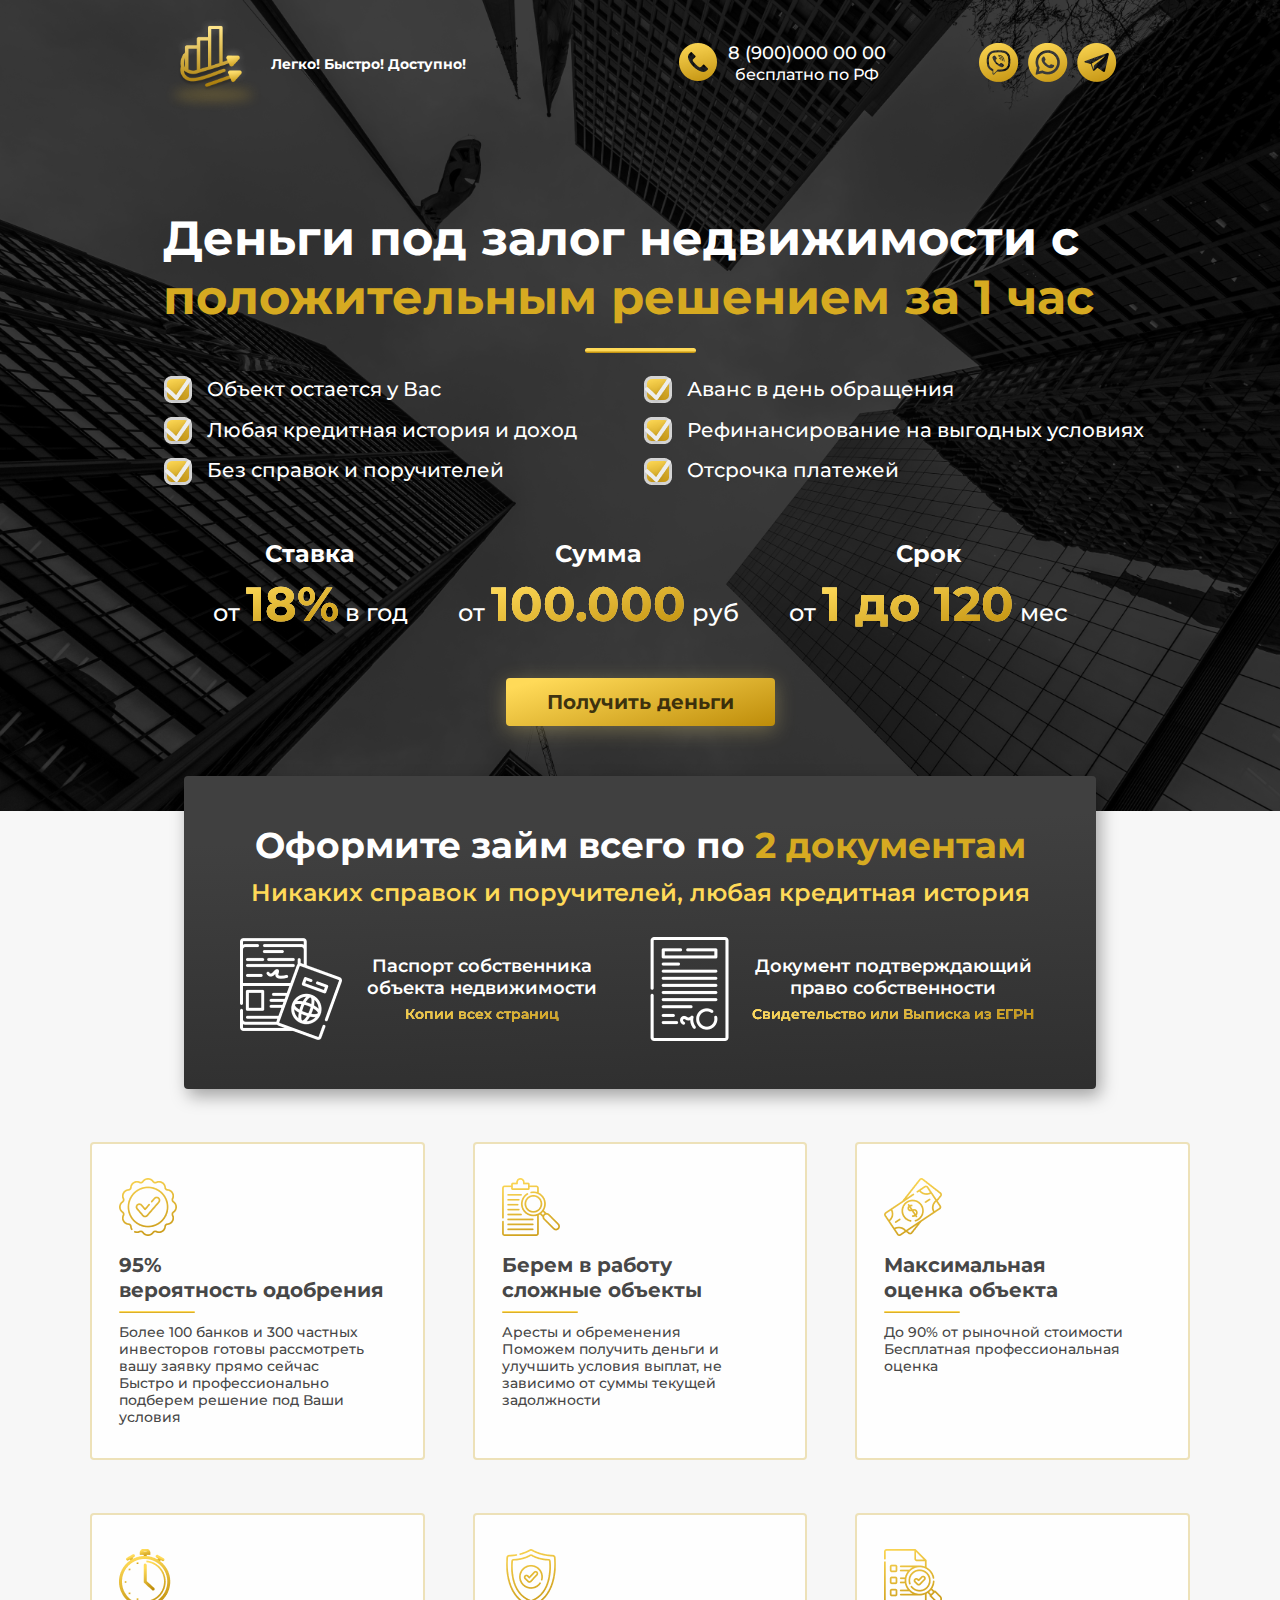
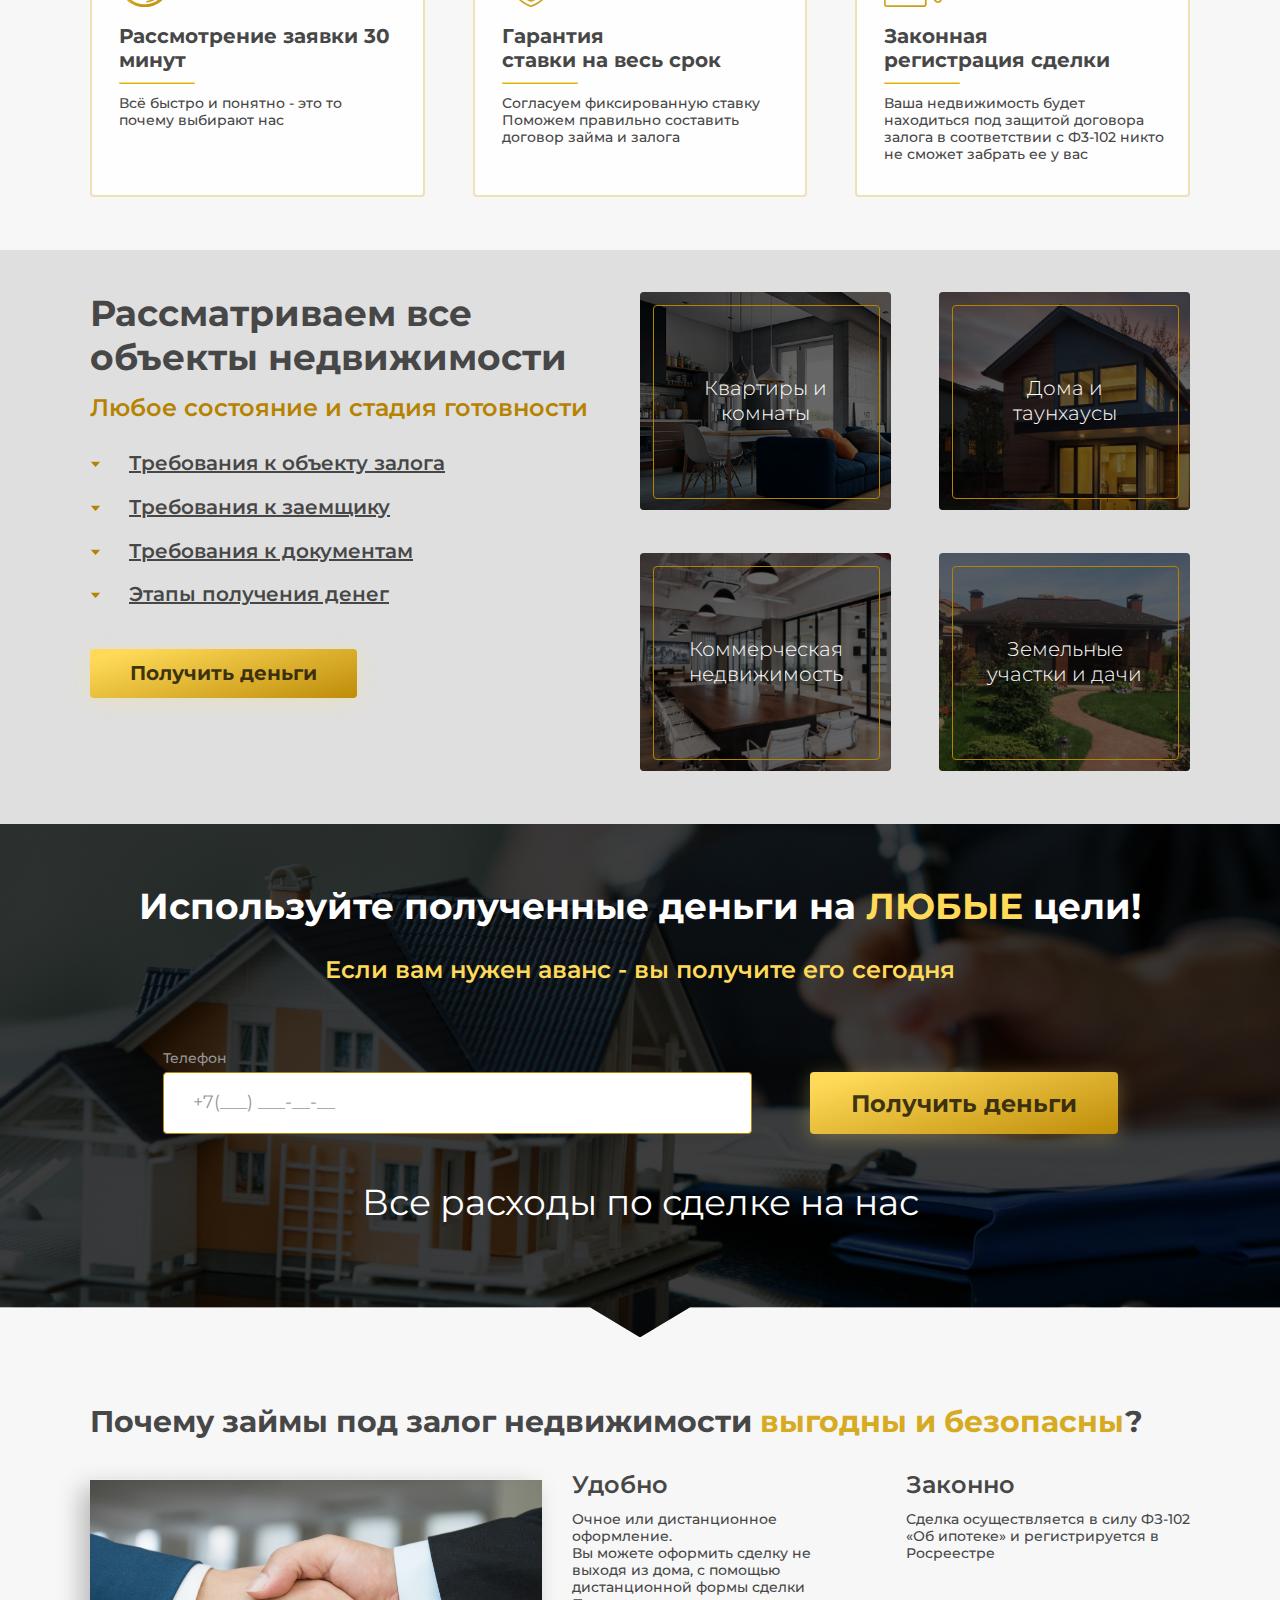
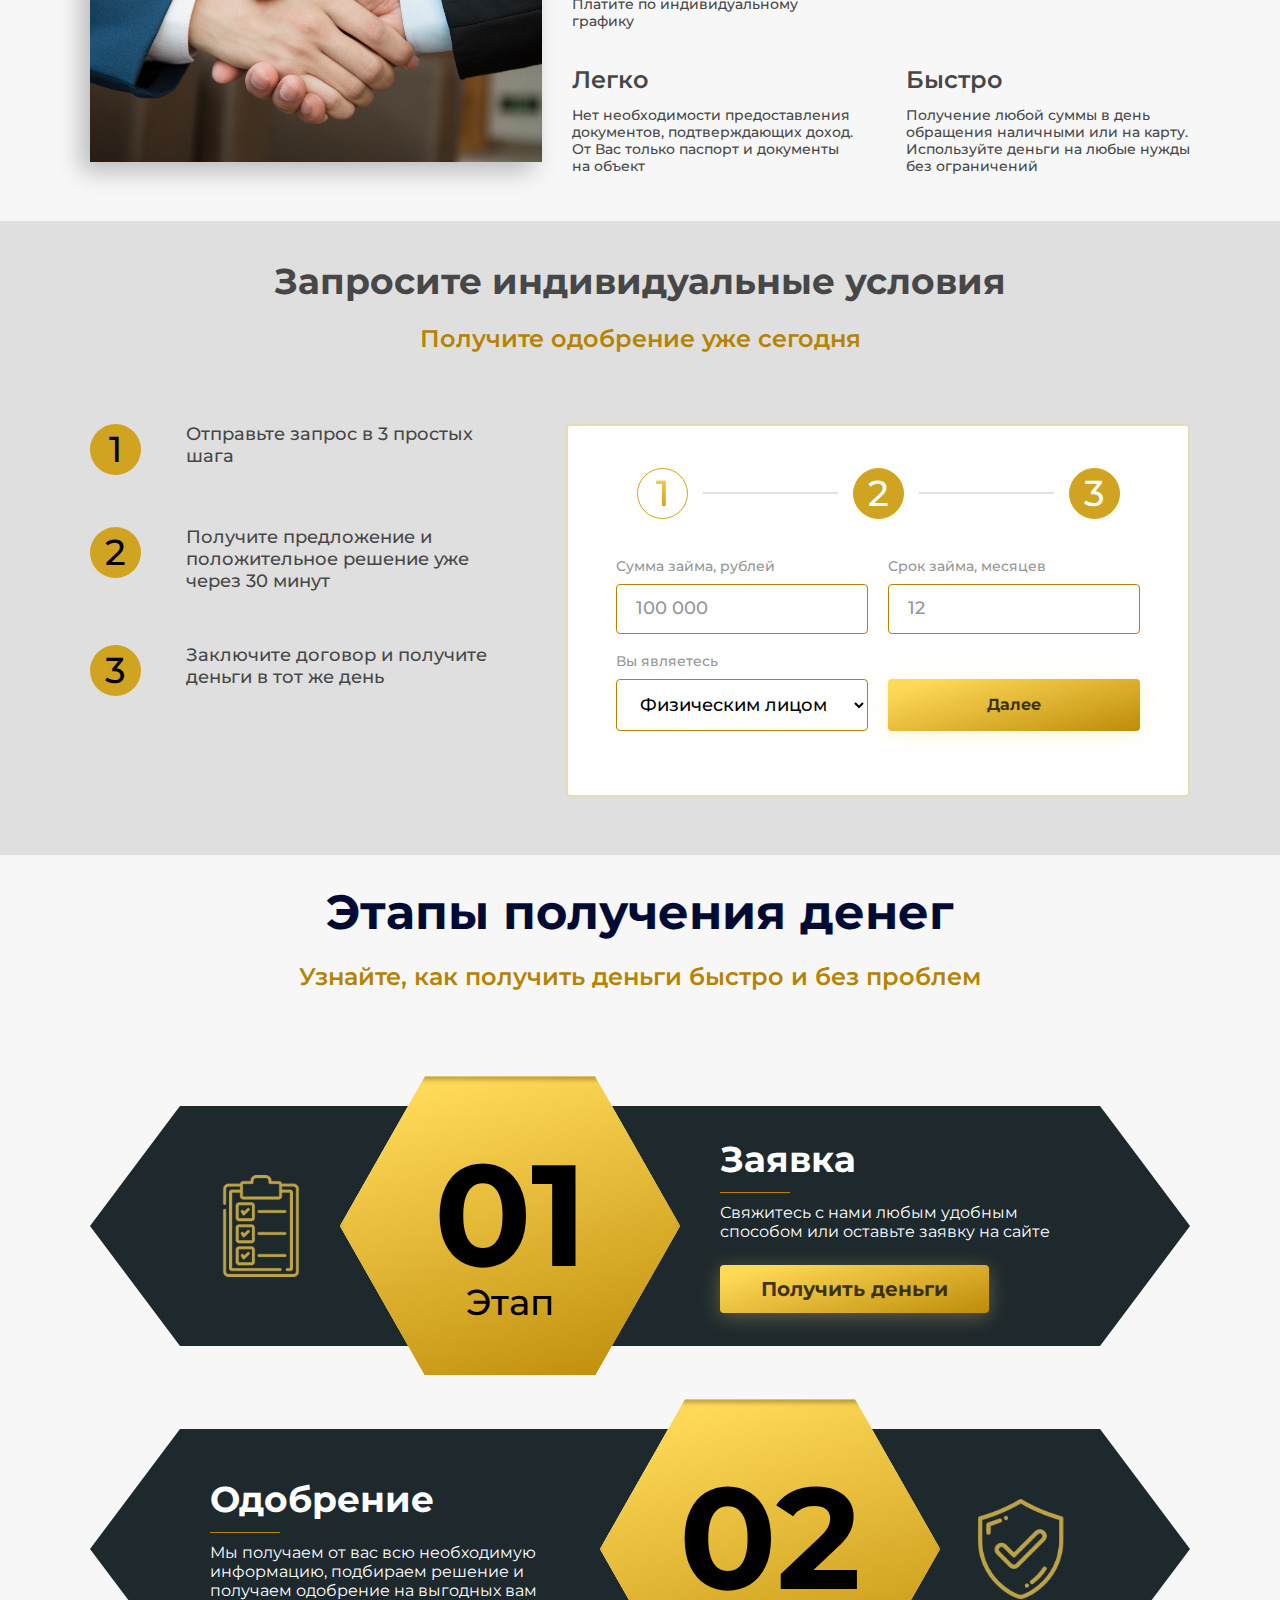
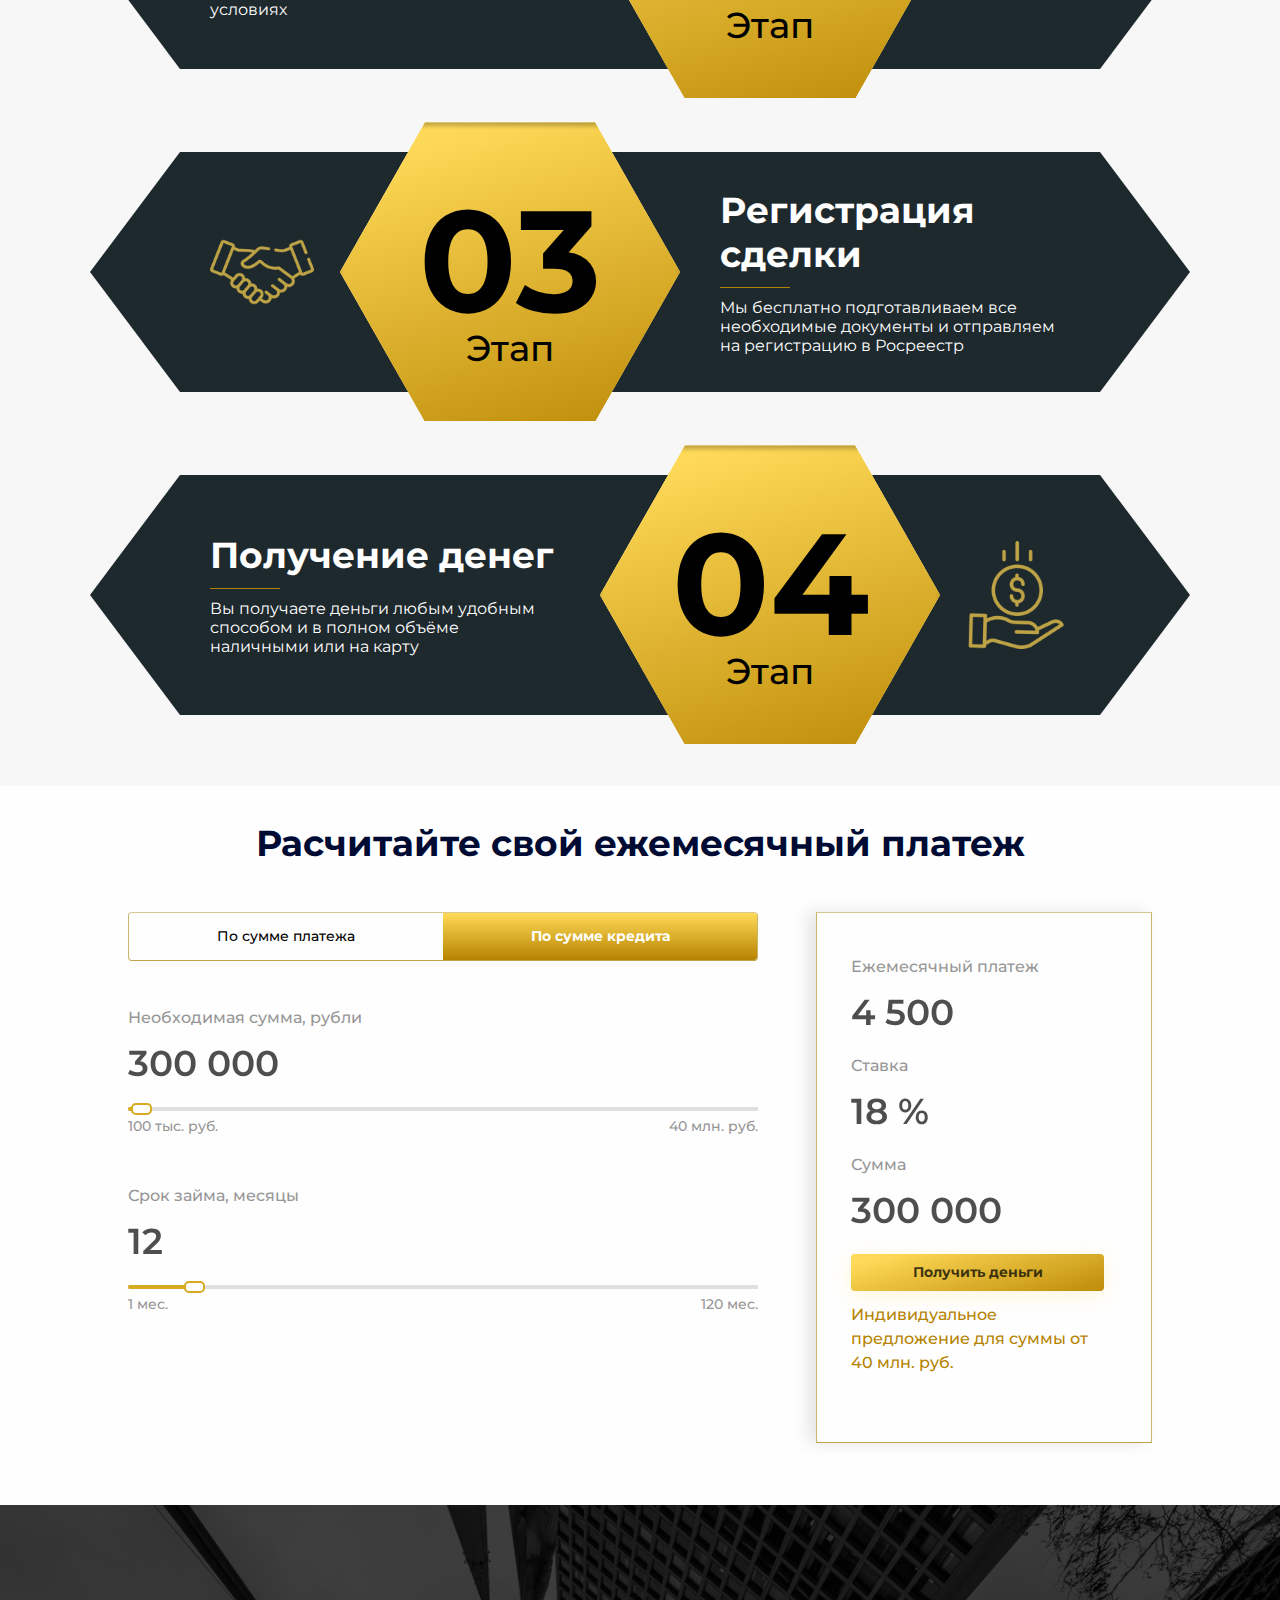
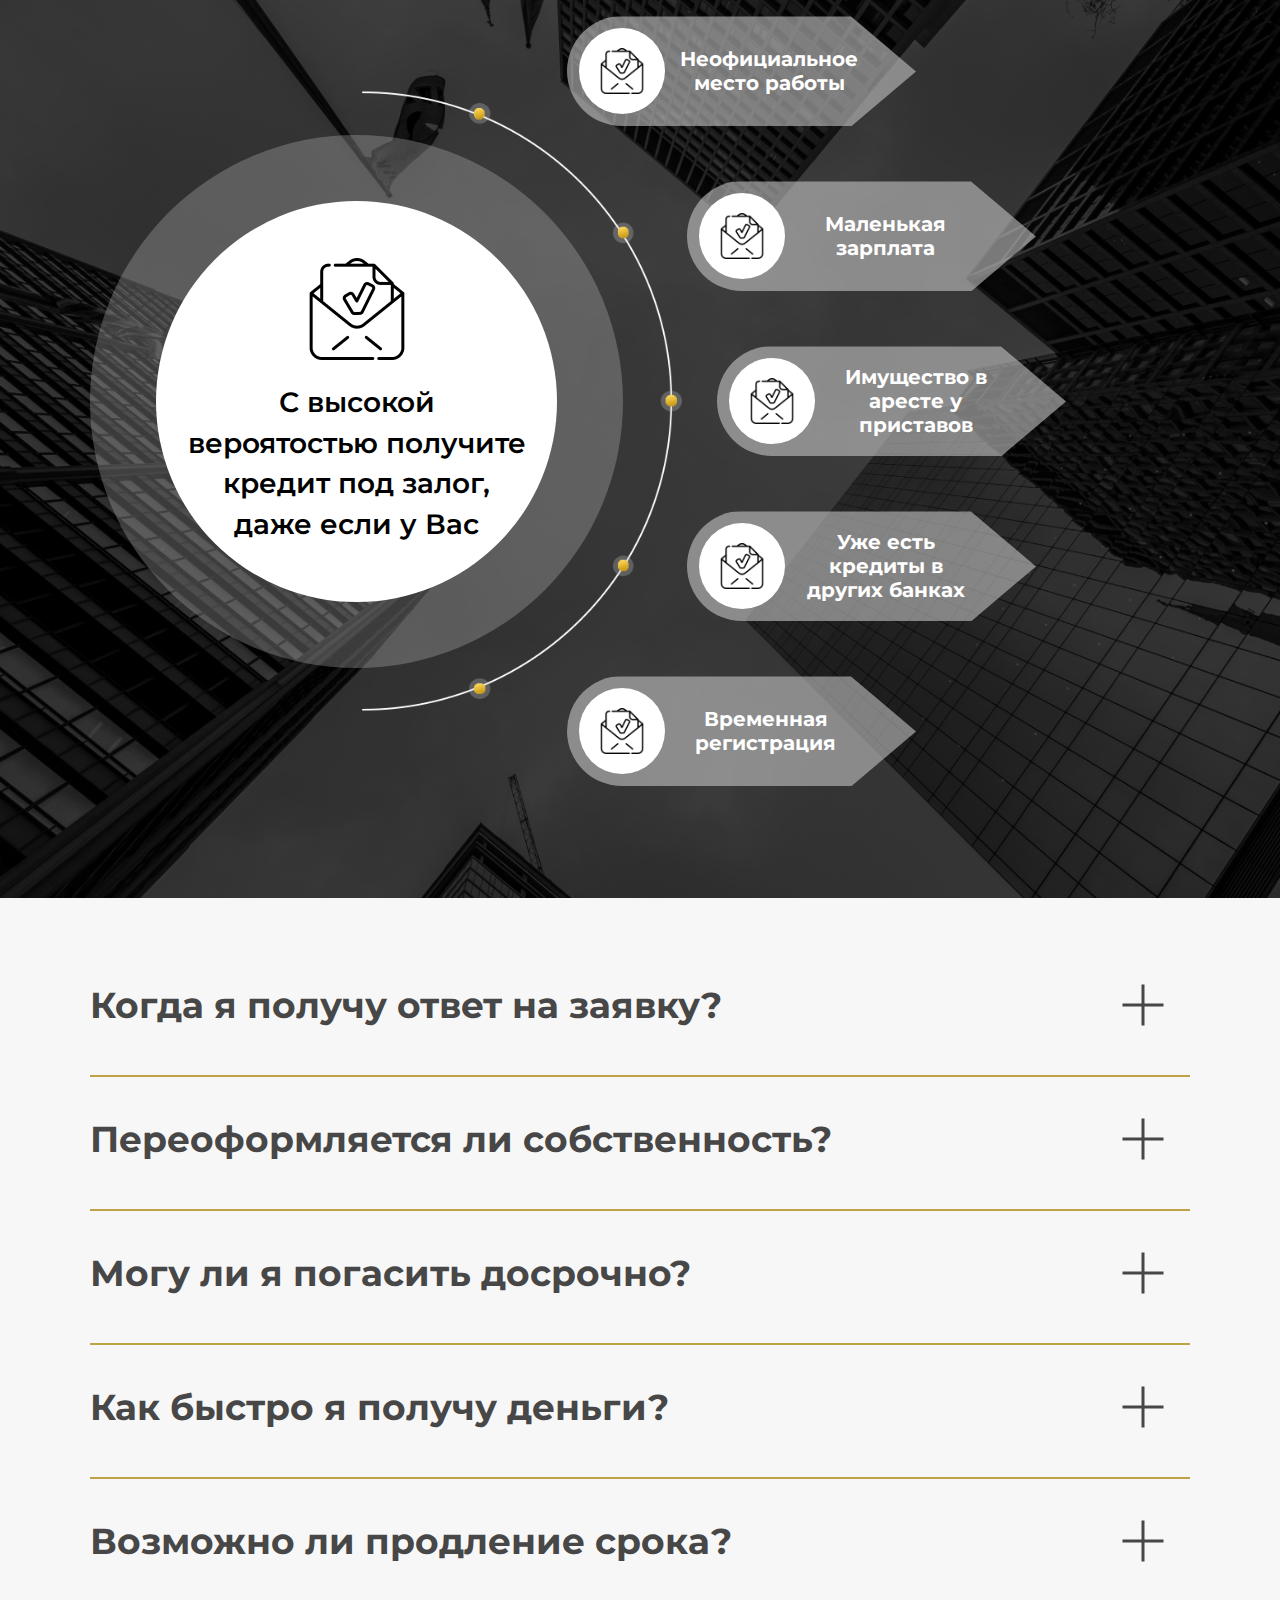
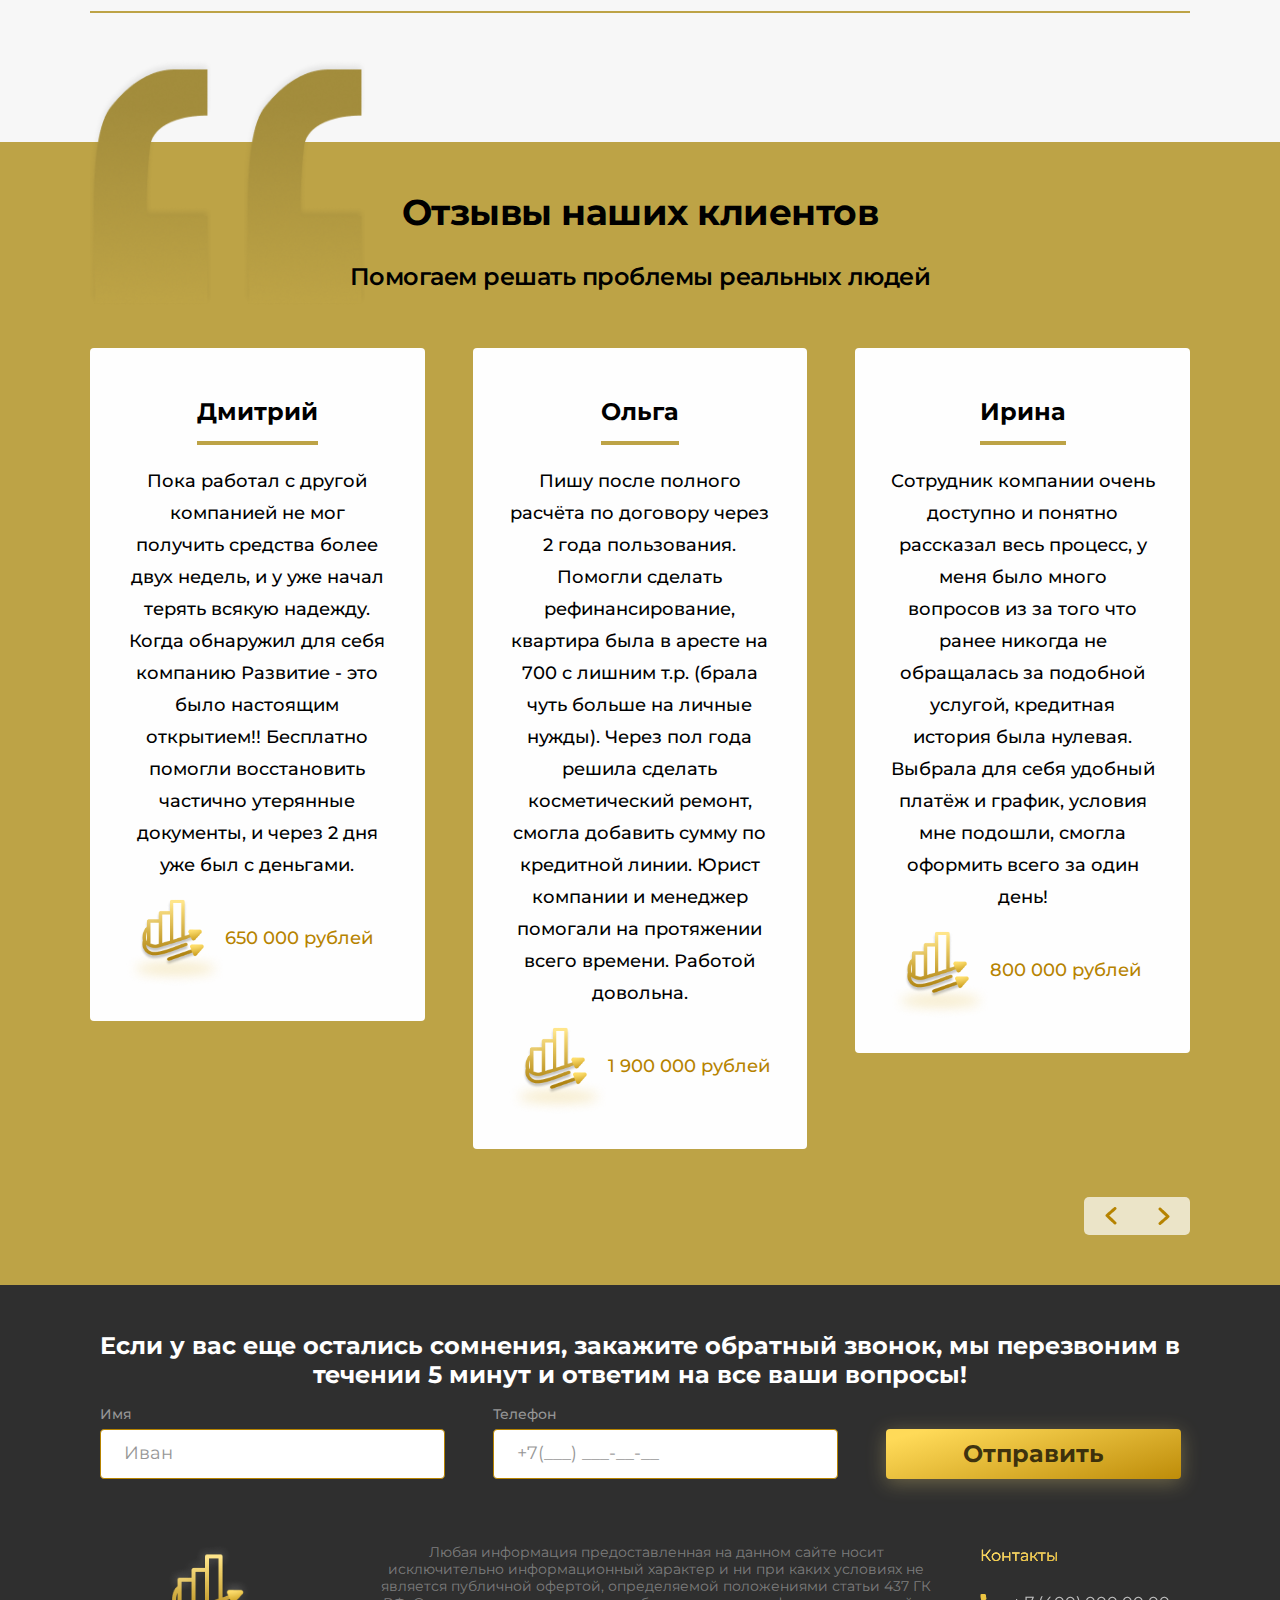
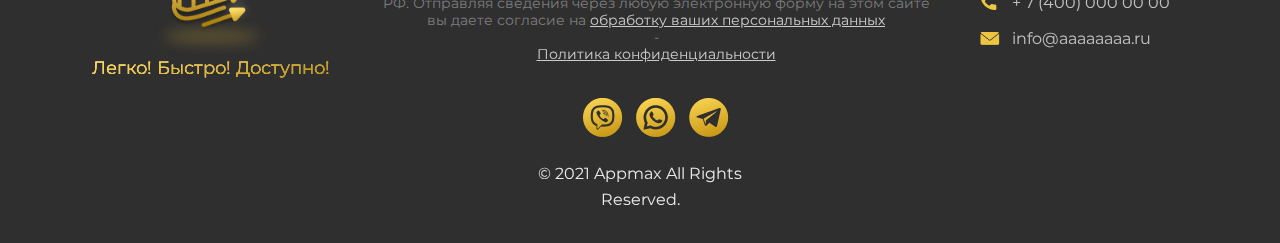
==== commit c8938837: "fix logos path" ====
--- a/index.html
+++ b/index.html
@@ -788,7 +788,7 @@
                         <p class="swiper-text">Пока работал с другой компанией не мог получить средства более двух недель, и у уже начал терять всякую надежду.
                             Когда обнаружил для себя компанию Развитие - это было настоящим открытием!! Бесплатно помогли восстановить частично утерянные документы, и через 2 дня уже был с деньгами.</p>
                         <div class="swiper-sum__wrap">
-                            <img src="../img/logo.png" alt="лого">
+                            <img src="./img/logo.png" alt="лого">
                             <p class="swiper-sum">650 000 рублей</p>
                         </div>
                     </div>
@@ -796,7 +796,7 @@
                         <div class="swiper-name"><p>Ольга</p></div>
                         <p class="swiper-text">Пишу после полного расчёта по договору через 2 года пользования. Помогли сделать рефинансирование, квартира была в аресте на 700 с лишним т.р. (брала чуть больше на личные нужды). Через пол года решила сделать косметический ремонт, смогла добавить сумму по кредитной линии. Юрист компании и менеджер помогали на протяжении всего времени. Работой довольна.</p>
                         <div class="swiper-sum__wrap">
-                            <img src="../img/logo.png" alt="лого">
+                            <img src="./img/logo.png" alt="лого">
                             <p class="swiper-sum">1 900 000 рублей</p>
                         </div>
                     </div>
@@ -804,7 +804,7 @@
                         <div class="swiper-name"><p>Ирина</p></div>
                         <p class="swiper-text">Сотрудник компании очень доступно и понятно рассказал весь процесс, у меня было много вопросов из за того что ранее никогда не обращалась за подобной услугой, кредитная история была нулевая. Выбрала для себя удобный платёж и график, условия мне подошли, смогла оформить всего за один день!</p>
                         <div class="swiper-sum__wrap">
-                            <img src="../img/logo.png" alt="лого">
+                            <img src="./img/logo.png" alt="лого">
                             <p class="swiper-sum">800 000 рублей</p>
                         </div>
                     </div>
@@ -812,7 +812,7 @@
                         <div class="swiper-name"><p>Роман</p></div>
                         <p class="swiper-text">Срочно требовались деньги на закрытие ареста из-за МФО, получил 150 тысяч в день обращения под квартиру - звонки от коллекторов прекратились, спасибо!!</p>
                         <div class="swiper-sum__wrap">
-                            <img src="../img/logo.png" alt="лого">
+                            <img src="./img/logo.png" alt="лого">
                             <p class="swiper-sum">150 000 рублей</p>
                         </div>
                     </div>
@@ -820,7 +820,7 @@
                         <div class="swiper-name"><p>Игорь</p></div>
                         <p class="swiper-text">Партнёр по бизнесу дал контакт Развития - решили вопрос с оборотными средствами моей компании - брали на 3 года, досрочно погасили на 9 месяц!</p>
                         <div class="swiper-sum__wrap">
-                            <img src="../img/logo.png" alt="лого">
+                            <img src="./img/logo.png" alt="лого">
                             <p class="swiper-sum">7 000 000 рублей</p>
                         </div>
                     </div>
@@ -828,7 +828,7 @@
                         <div class="swiper-name"><p>Татьяна</p></div>
                         <p class="swiper-text">В жизни было много разных ситуаций, в которых мне требовались деньги - всегда брала их очень дорого 7-8 % мес под квартиру, сделала рефинансирование у компании Развитие - плачу в одно место в 4 раза меньше!</p>
                         <div class="swiper-sum__wrap">
-                            <img src="../img/logo.png" alt="лого">
+                            <img src="./img/logo.png" alt="лого">
                             <p class="swiper-sum">2 400 000 рублей</p>
                         </div>
                     </div>
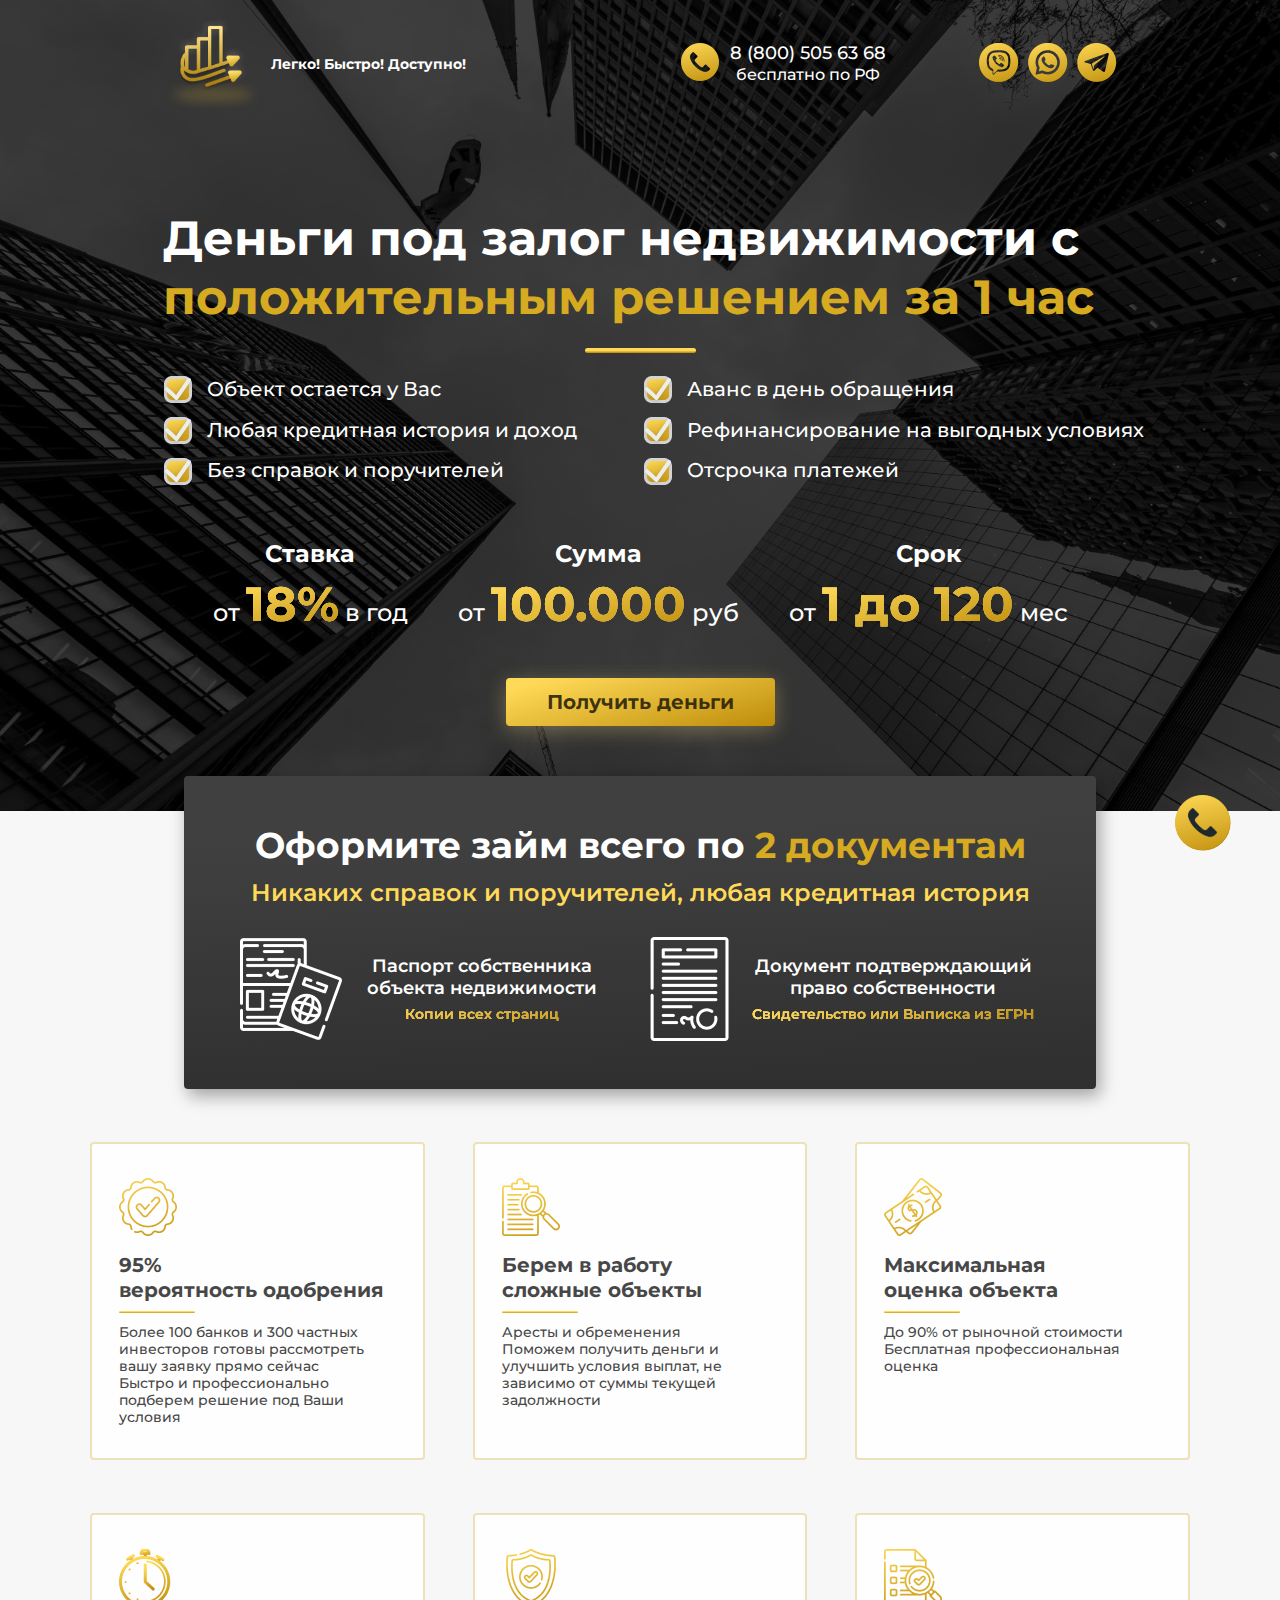
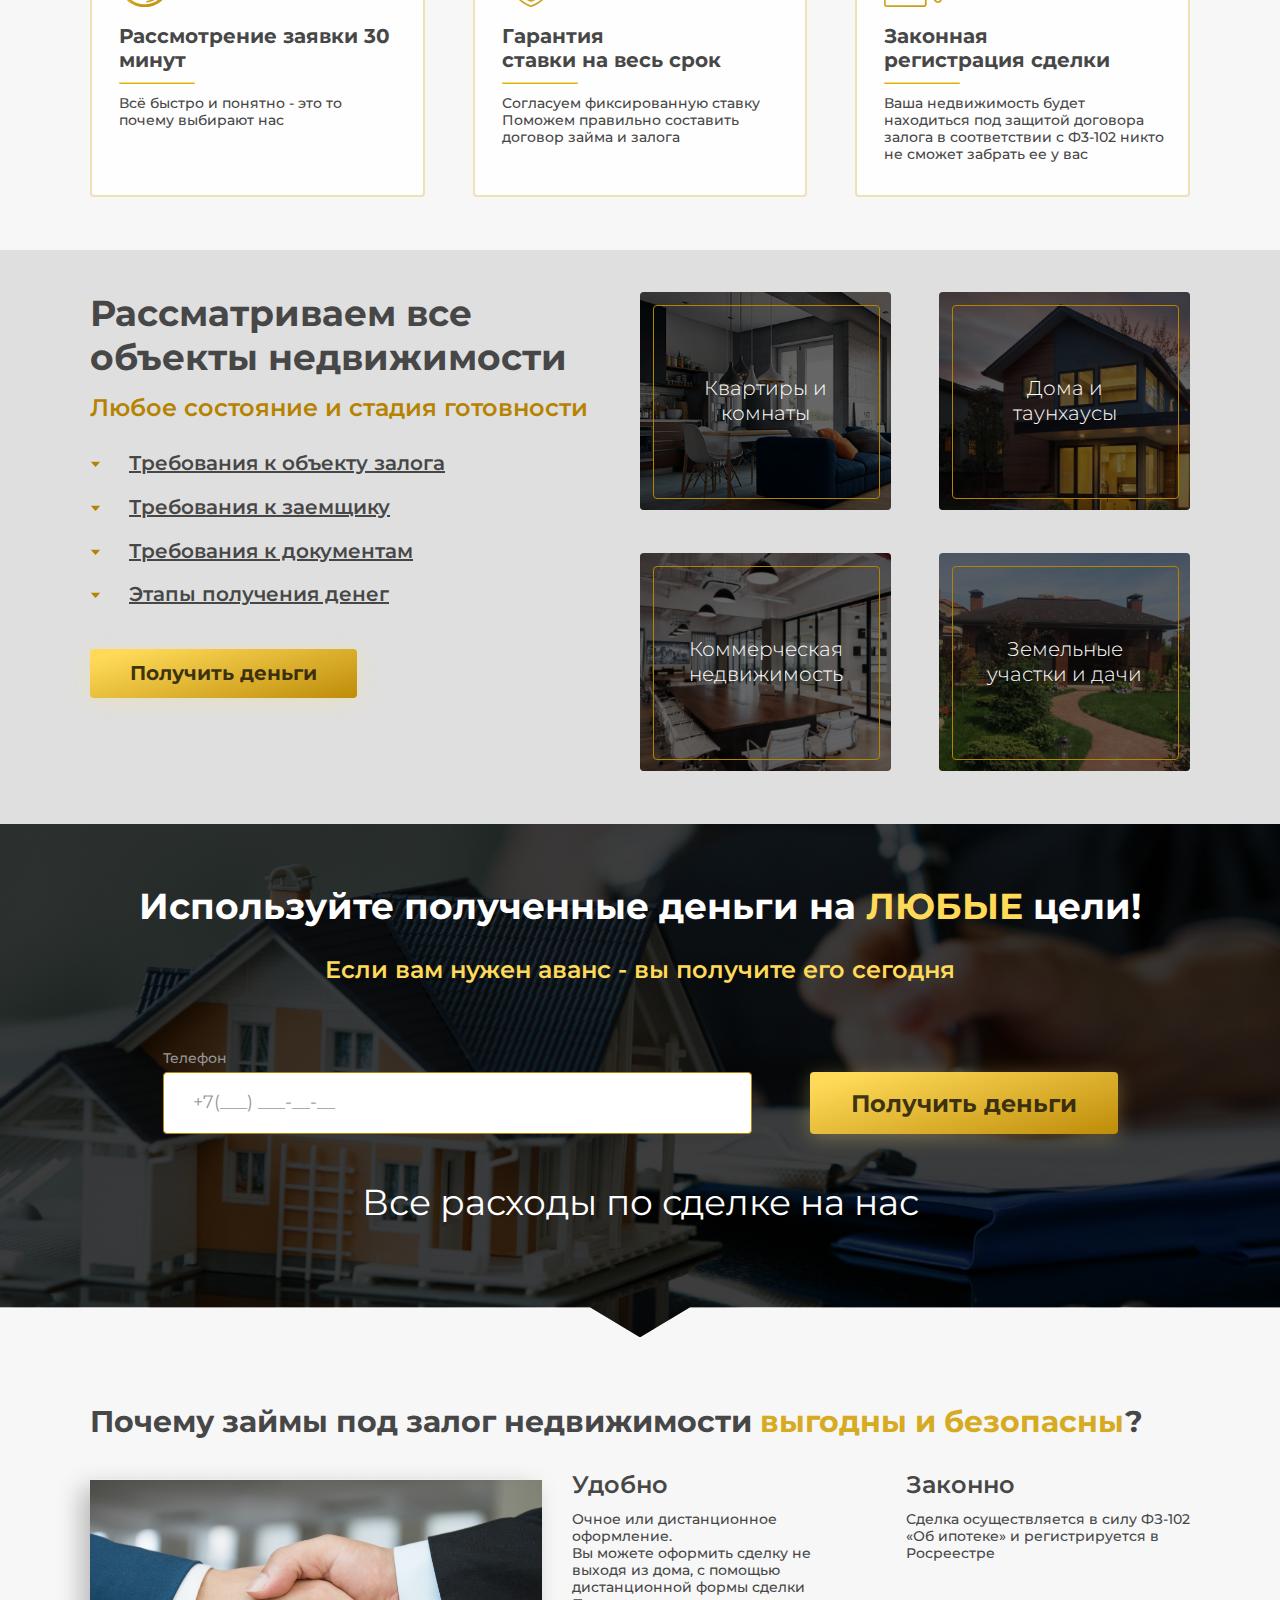
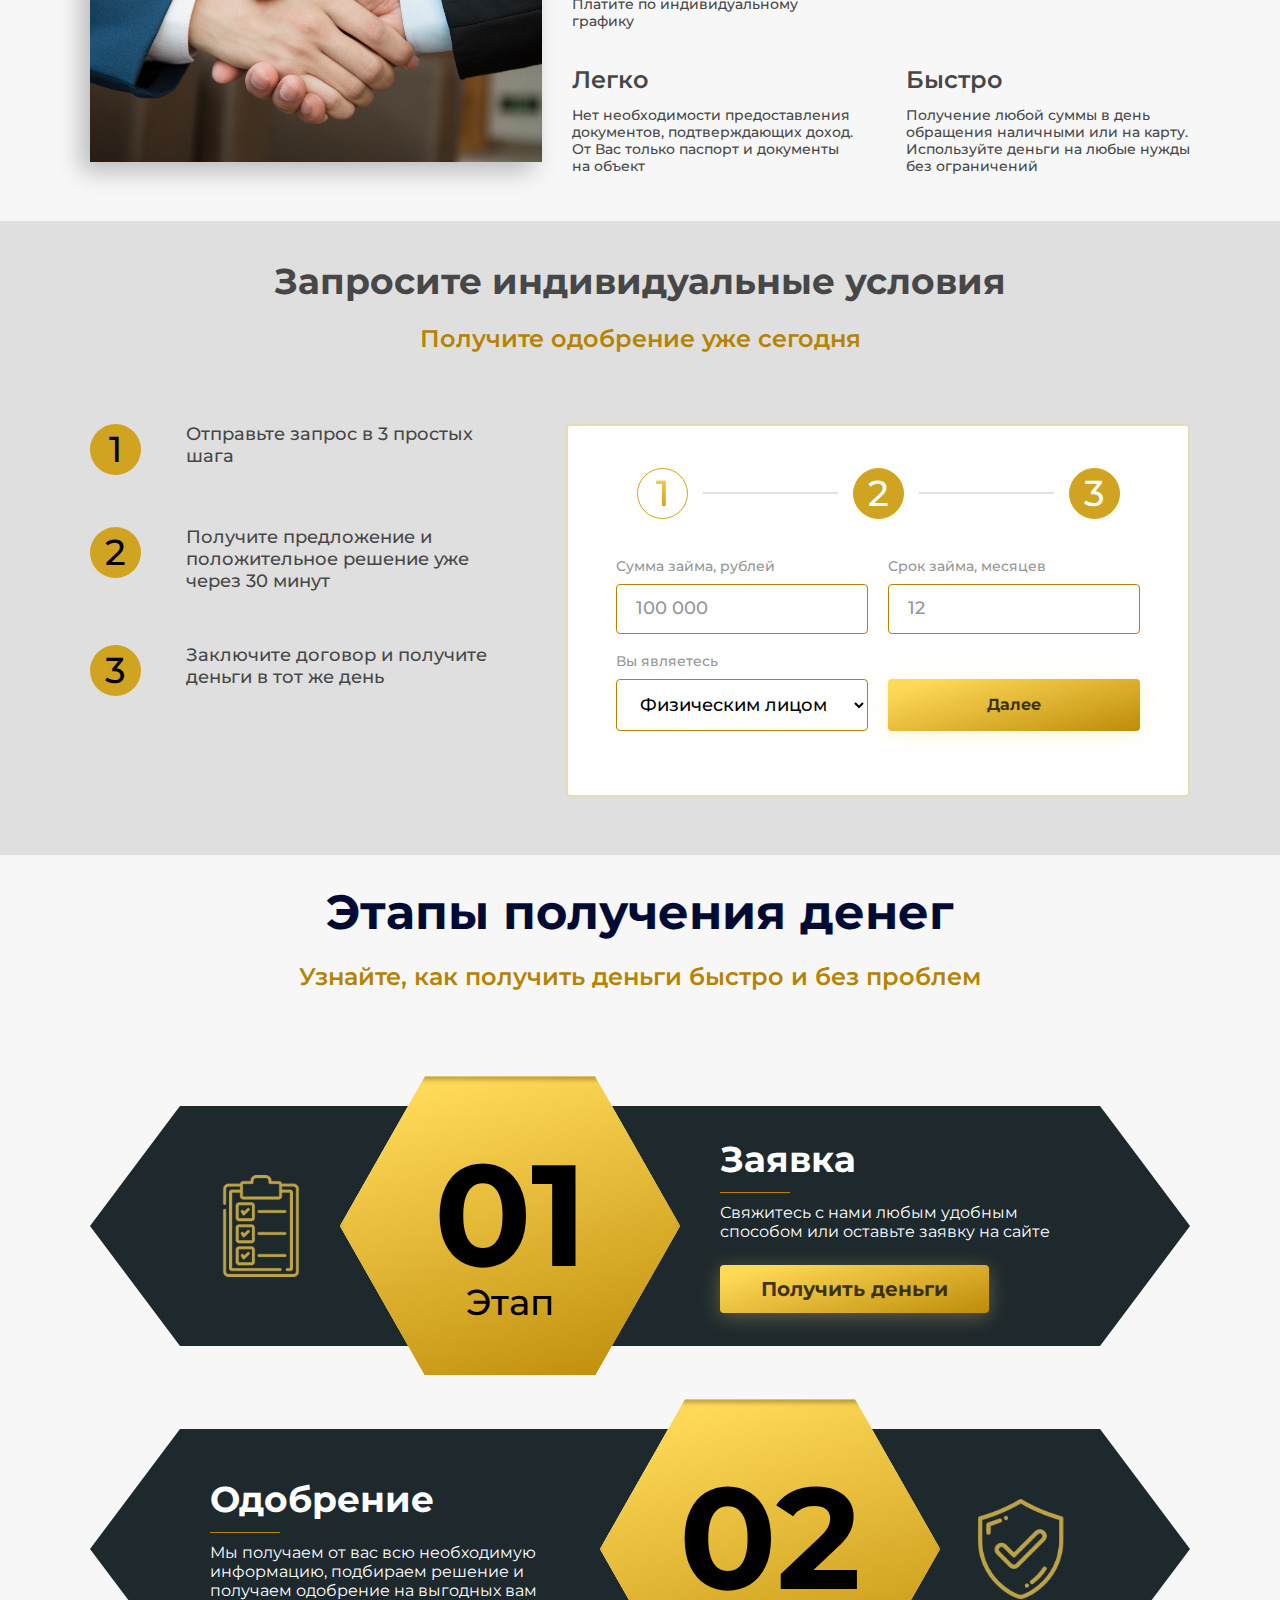
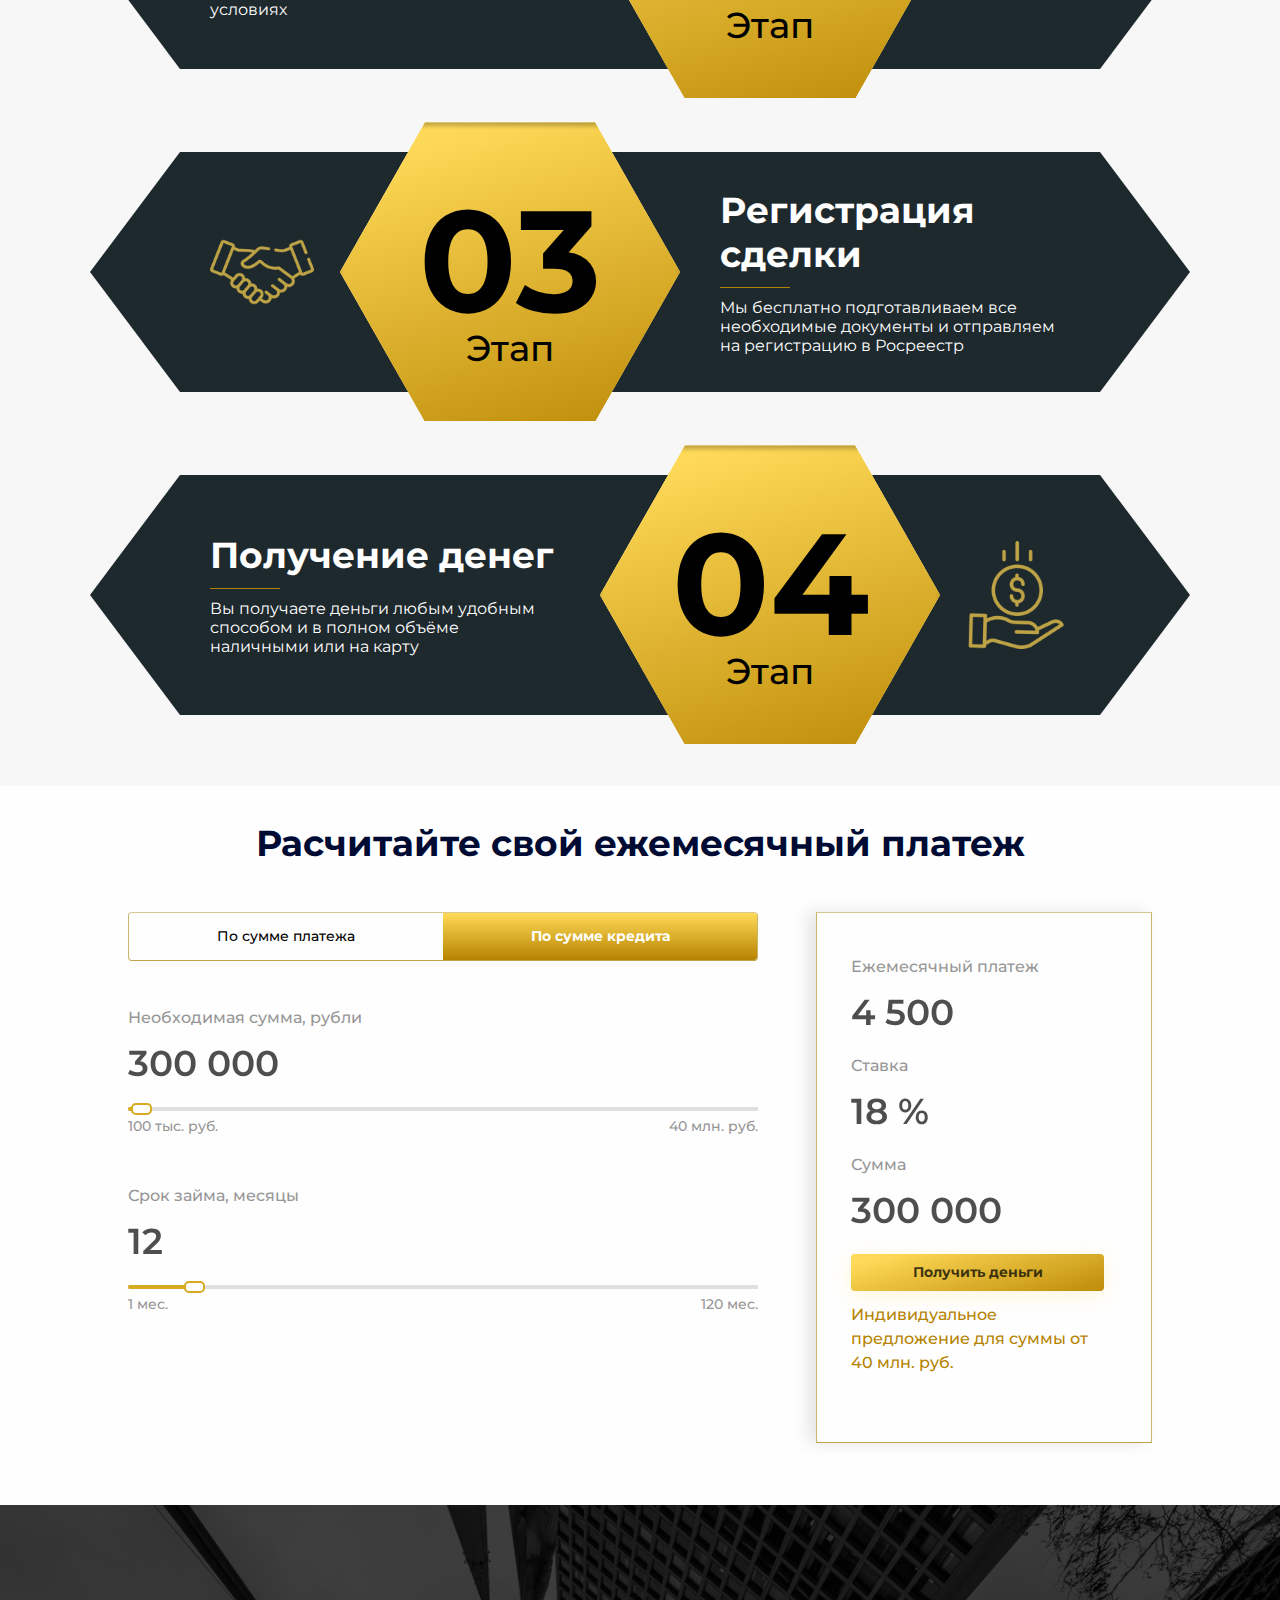
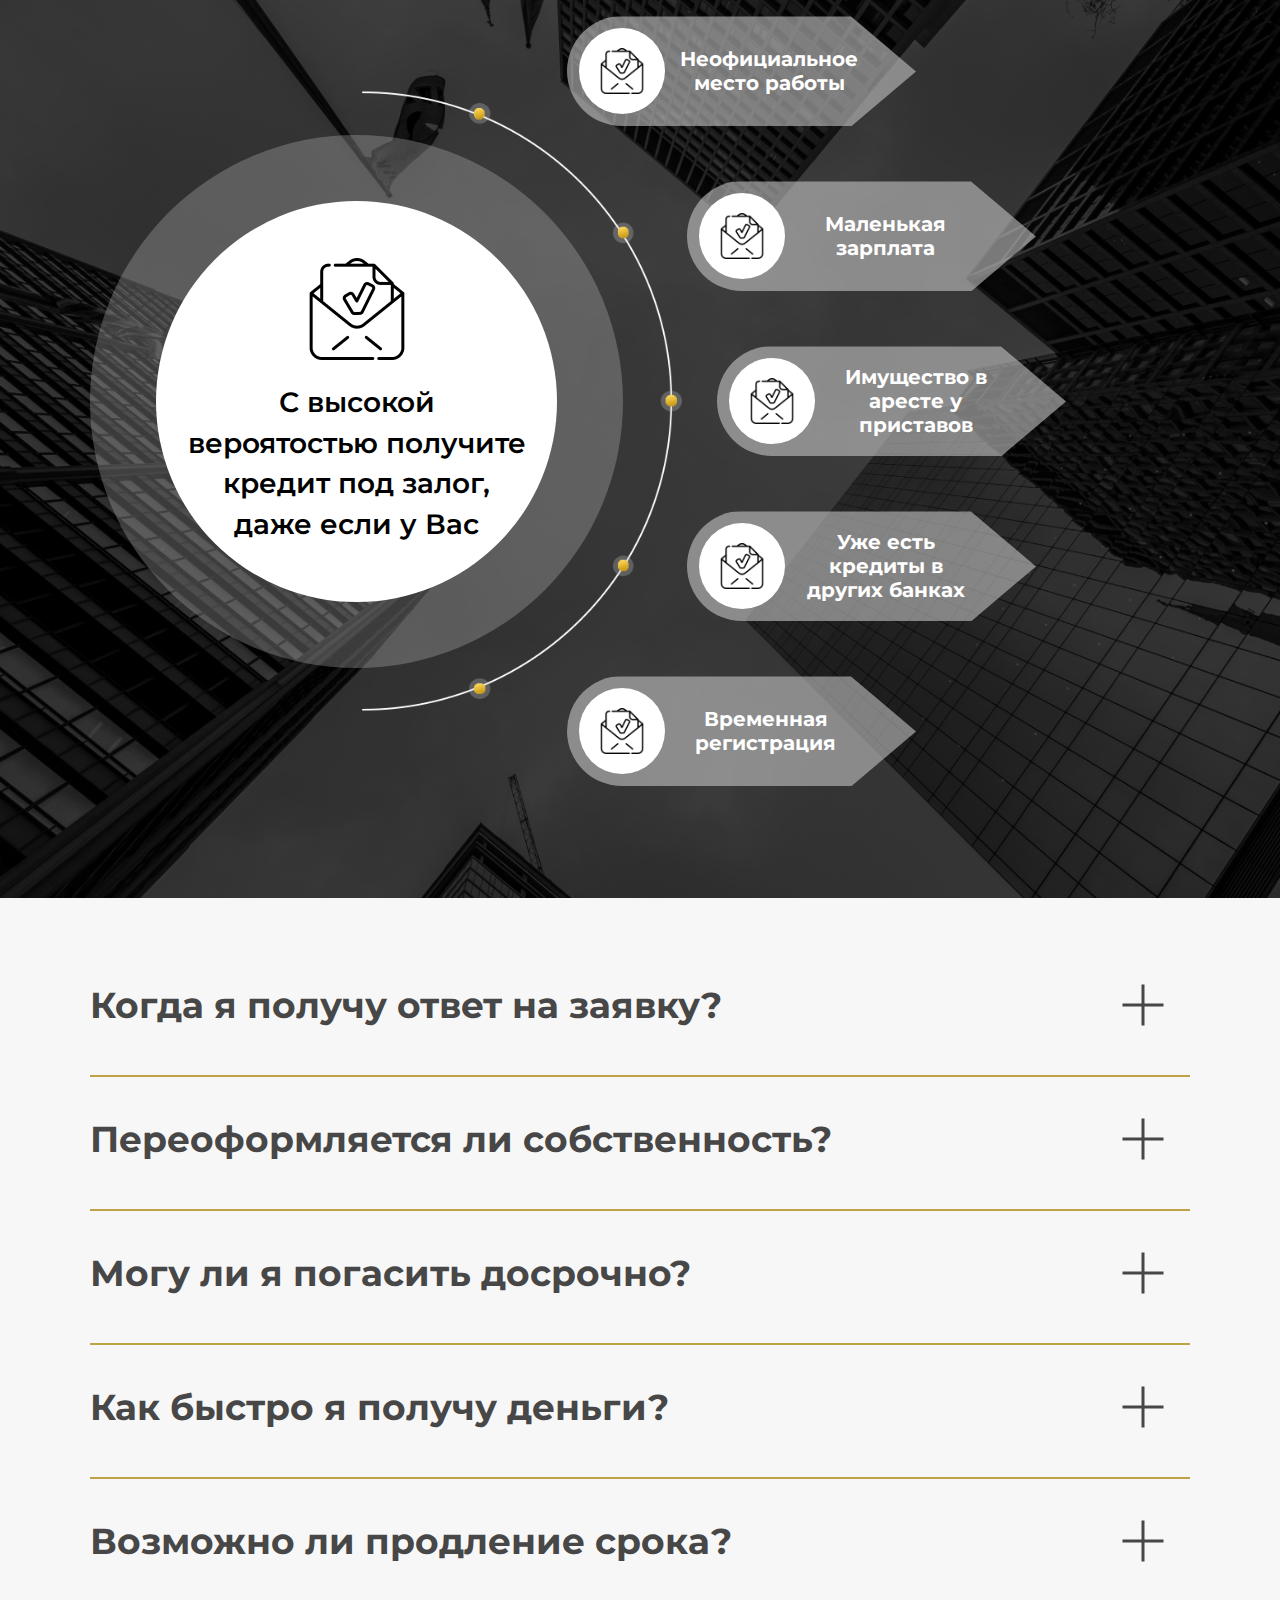
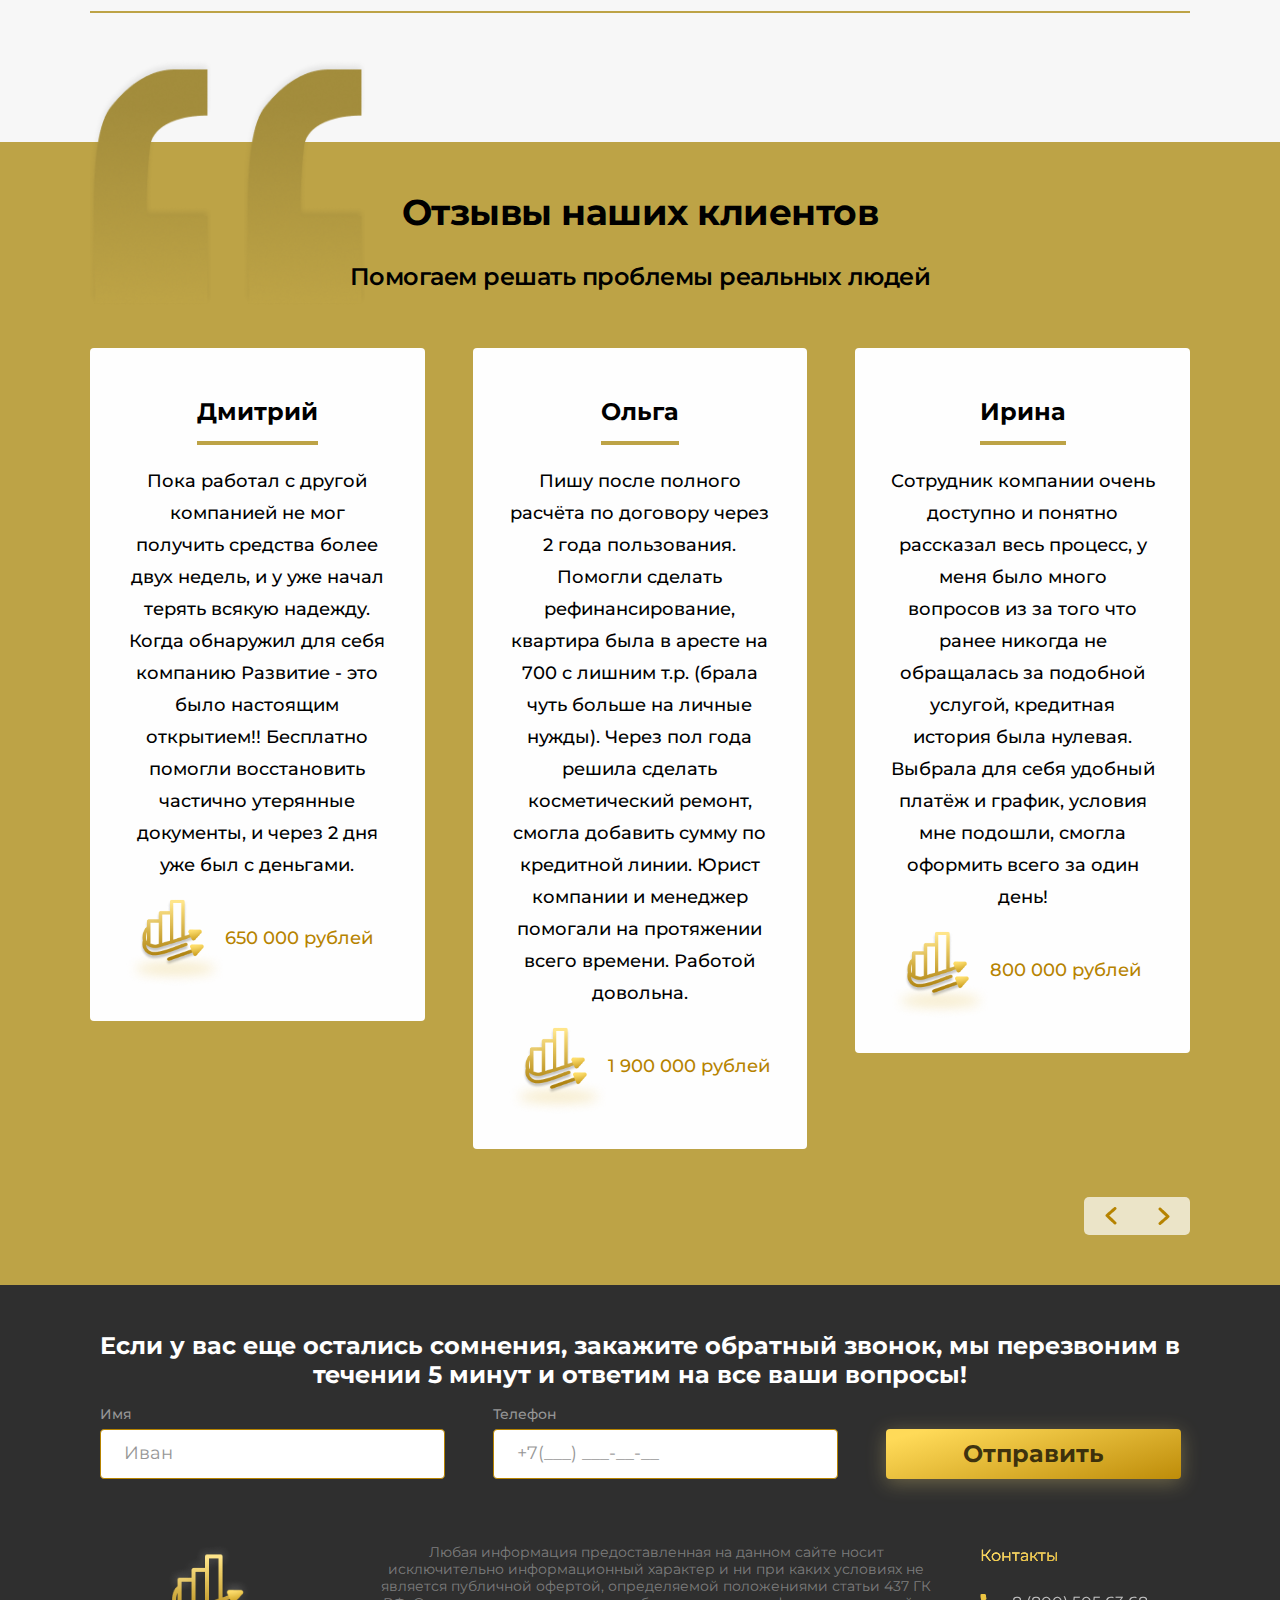
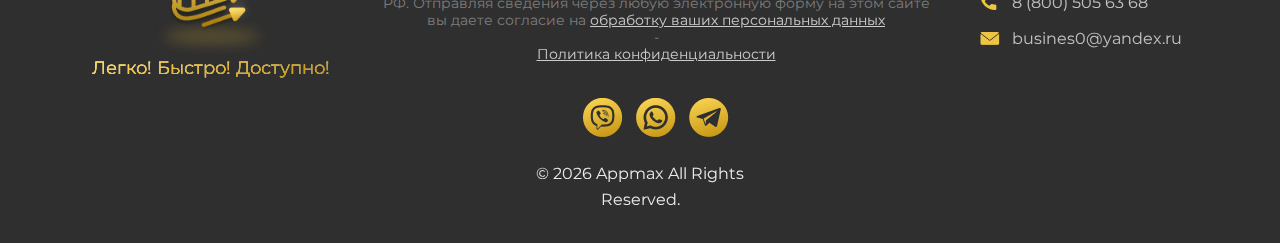
==== commit 64de8669: "added contact data" ====
--- a/index.html
+++ b/index.html
@@ -7,7 +7,10 @@
     <link rel="stylesheet" href="./style/swiper-bundle.min.css" />
     <link rel="stylesheet" href="./style/style.min.css">
     <link rel="shortcut icon" href="./img/logo.png" type="image/png">
-    <title>Развитие</title>
+    <title>Кредит под залог недвижимости! Одобрение за 1 час! Без подтверждения доходов! | Развитие</title>
+    <meta name="description" content="Кредит под залог за 1 час На любые цели Без подтверждения доходов любая кредитная исторя! Выгодные условия! Объект остаётся у вас!">
+    <meta name="keywords" content="Развитие, залог, займ, доход, Деньги под залог, деньги" />
+    <meta name="robots" content="all">
 </head>
 <body>
     <div class="wrapper">
@@ -26,32 +29,32 @@
             </div>
             <ul class="nav__contacts">
                 <li class="nav__item">
-                    <a href="tel:***********">
+                    <a href="tel:+78005056368">
                         <div class="nav__item-image">
-                            <img src="./img/phone.png" alt="***********">
+                            <img src="./img/phone.png" alt="телефон">
                         </div>
                         <div class="nav__item-text">
-                            <p class="nav__item-phone">8 (900)000 00 00</p>
+                            <p class="nav__item-phone">8 (800) 505 63 68</p>
                             <p class="nav__item-under">бесплатно по РФ</p>
                         </div>
                     </a>
                 </li>
                 <li class="nav__item">
-                    <a href="viber://chat?number=*********/" target="_blank">
+                    <a href="viber://chat?number=+79044181378" target="_blank">
                         <div class="nav__item-image">
                             <img src="./img/viber.png" alt="Viber">
                         </div>
                     </a>
                 </li>
                 <li class="nav__item">
-                    <a href="https://wa.me/***********" target="_blank">
+                    <a href="https://wa.me/+79044181378" target="_blank">
                         <div class="nav__item-image">
                             <img src="./img/whatsapp.png" alt="WhatsApp">
                         </div>
                     </a>
                 </li>
                 <li class="nav__item">
-                    <a href="tg://resolve?domain=*******" target="_blank">
+                    <a href="https://t.me/+79044181378" target="_blank">
                         <div class="nav__item-image">
                             <img src="./img/telegram.png" alt="Telegram">
                         </div>
@@ -866,23 +869,22 @@
             <div class="footer__block">
                 <img src="./img/logo.png" class="footer__logo" alt="Легко! Быстро! Доступно!">
                 <p class="footer__gold-title-big">Легко! Быстро! Доступно!</p>
-                <!-- <p class="footer__text">Не является кредитной организацией. Оказывает содействие в получении финансовых услуг.</p> -->
             </div>
             <div class="footer__block">
-                <p class="footer__text middle-text">Любая информация предоставленная на данном сайте носит исключительно информационный характер и ни при каких условиях не является публичной офертой, определяемой положениями статьи 437 ГК РФ. Отправляя сведения через любую электронную форму на этом сайте вы даете согласие на <a href="#">обработку ваших персональных данных</a>
+                <p class="footer__text middle-text">Любая информация предоставленная на данном сайте носит исключительно информационный характер и ни при каких условиях не является публичной офертой, определяемой положениями статьи 437 ГК РФ. Отправляя сведения через любую электронную форму на этом сайте вы даете согласие на <a href="/policy.html">обработку ваших персональных данных</a>
                     <br>
                     -
                     <br>
-                    <a href="#">Политика конфиденциальности</a>
+                    <a href="/policy.html">Политика конфиденциальности</a>
                 </p>
                 <div class="footer__webs">
-                    <a class="footer__link" href="viber://chat?number=*********/">
+                    <a target="_blank" class="footer__link" href="viber://chat?number=+79044181378">
                         <img src="./img/viber.png" alt="Viber">
                     </a>
-                    <a class="footer__link" href="https://wa.me/***********">
+                    <a target="_blank" class="footer__link" href="https://wa.me/+79044181378">
                         <img src="./img/whatsapp.png" alt="WhatsApp">
                     </a>
-                    <a class="footer__link" href="tg://resolve?domain=*******">
+                    <a target="_blank" class="footer__link" href="https://t.me/+79044181378">
                         <img src="./img/telegram.png" alt="Telegram">
                     </a>
                 </div>
@@ -890,68 +892,37 @@
             <div class="footer__block">
                 <p class="footer__gold-title">Контакты</p>
                 <p class="footer__adress">142703, Российская Федерация, Московская область, Ленинский район, </p>
-                <a href="tel:***********" class="footer__contacts">
+                <a href="tel:+78005056368" class="footer__contacts">
                     <div class="footer__contacts-img">
                         <img src="./img/footer-phone.png" alt="phone">
                     </div>
-                    <p class="footer__contacts-text">+ 7 (400) 000 00 00</p>
+                    <p class="footer__contacts-text">8 (800) 505 63 68</p>
                 </a>
-                <div class="footer__contacts">
+                <a href="mailto:busines0@yandex.ru" class="footer__contacts">
                     <div class="footer__contacts-img">
                         <img src="./img/footer-mail.png" alt="email">
                     </div>
-                    <p class="footer__contacts-text">info@аааааааа.ru</p>
-                </div>
+                    <p class="footer__contacts-text">busines0@yandex.ru</p>
+                </a>
                 <div class="footer__webs footer-webs-mobile">
-                    <a class="footer__link" href="viber://chat?number=*********/">
+                    <a target="_blank" class="footer__link" href="viber://chat?number=+79044181378">
                         <img src="./img/viber.png" alt="Viber">
                     </a>
-                    <a class="footer__link" href="https://wa.me/***********">
+                    <a target="_blank" class="footer__link" href="https://wa.me/+79044181378">
                         <img src="./img/whatsapp.png" alt="WhatsApp">
                     </a>
-                    <a class="footer__link" href="tg://resolve?domain=*******">
+                    <a target="_blank" class="footer__link" href="https://t.me/+79044181378">
                         <img src="./img/telegram.png" alt="Telegram">
                     </a>
                 </div>
             </div>
         </div>
 
-        <p class="footer__rights">© 2021 Appmax All Rights Reserved.</p>
+        <p class="footer__rights"></p>
     </div>
 </footer>
     </div>
-    <!-- <section class="schedule schedule-closed">
-    <div class="schedule__container">
-        <div class="schedule__exit">
-            <div class="schedule__line"></div>
-            <div class="schedule__line"></div>
-        </div>
-        <div class="schedule__table">
-            <ul class="schedule__header schedule__row">
-                <li class="schedule__item">№ платежа</li>
-                <li class="schedule__item">Дата платежа</li>
-                <li class="schedule__item">Сумма платежа</li>
-                <li class="schedule__item">Основной долг</li>
-                <li class="schedule__item">Начисленные проценты</li>
-            </ul>
-            <div class="schedule__list"> -->
-                <!-- <ul class="schedule__row">
-                    <li class="schedule__item">100 000 000</li>
-                    <li class="schedule__item">100 000 000</li>
-                    <li class="schedule__item">100 000 000</li>
-                    <li class="schedule__item">100 000 000</li>
-                    <li class="schedule__item">100 000 000</li>
-                </ul> -->
-            <!-- </div>
-            <ul class="schedule__footer schedule__row">
-                <li class="schedule__item schedule__header-item schedule__big">Итого по кредиту</li>
-                <li class="schedule__item schedule__header-item"></li>
-                <li class="schedule__item schedule__header-item"></li>
-                <li class="schedule__item schedule__header-item"></li>
-            </ul>
-        </div>
-    </div>
-</section> -->
+     
     <section class="popup popup-hidden">
     <div class="popup__content">
         <div class="popup__close">
@@ -974,11 +945,31 @@
         </form>
     </div>
 </section> 
-
+    <a href="tel:+78005056368" class="s-call">
+        <div class="s-call__back gold"></div>
+        <div class="s-call__back black"></div>
+        <svg xmlns="http://www.w3.org/2000/svg" xmlns:xlink="http://www.w3.org/1999/xlink" width="38" height="38" viewBox="0 0 38 38" fill="none">
+            <mask id="mask0_20_48" style="mask-type:alpha" maskUnits="userSpaceOnUse" x="0" y="0" width="38" height="38">
+            <rect width="38" height="38" fill="url(#pattern0)"/>
+            </mask>
+            <g mask="url(#mask0_20_48)">
+            <rect x="-9.30615" y="-3.87744" width="52.7347" height="44.9796" fill="url(#paint0_linear_20_48)"/>
+            </g>
+            <defs>
+            <pattern id="pattern0" patternContentUnits="objectBoundingBox" width="1" height="1">
+            <use xlink:href="#image0_20_48" transform="scale(0.00195312)"/>
+            </pattern>
+            <linearGradient id="paint0_linear_20_48" x1="12.6047" y1="-3.87744" x2="25.8671" y2="51.4482" gradientUnits="userSpaceOnUse">
+            <stop stop-color="#FFDA58"/>
+            <stop offset="1" stop-color="#B68300"/>
+            </linearGradient>
+            <image id="image0_20_48" width="512" height="512" xlink:href="[data-uri]"/>
+            </defs>
+            </svg>
+    </a>
     
     <!-- script -->
-    <!-- <script src="./script/inputmask.min.js"></script> -->
     <script src="./script/swiper-bundle.min.js"></script>
     <script src="./script/script.min.js"></script>
-</body>
+</body> 
 </html>--- a/style/style.min.css
+++ b/style/style.min.css
@@ -1 +1 @@
-@font-face{font-family:Montserrat;src:url(../fonts/Montserrat-Light.ttf);font-weight:300}@font-face{font-family:Montserrat;src:url(../fonts/Montserrat-Regular.ttf);font-weight:400}@font-face{font-family:Montserrat;src:url(../fonts/Montserrat-Medium.ttf);font-weight:500}@font-face{font-family:Montserrat;src:url(../fonts/Montserrat-SemiBold.ttf);font-weight:600}@font-face{font-family:Montserrat;src:url(../fonts/Montserrat-Bold.ttf);font-weight:700}*{margin:0;padding:0;outline:0;font-family:Montserrat,Arial,Helvetica,sans-serif;-webkit-box-sizing:border-box;box-sizing:border-box}ul{list-style:none}a{text-decoration:none;color:#000}.wrapper{max-width:100vw;min-height:100vh;overflow:hidden;background-color:#f7f7f7}.container{max-width:1480px;width:100%;margin:0 auto;padding:0 20px}button{cursor:pointer;border:none}.get-money{-webkit-box-shadow:0 4px 20px 0 #ffe3804D;box-shadow:0 4px 20px 0 #ffe3804D;background:-o-linear-gradient(285.7deg,#ffda58 9.12%,#b68300 110.65%),-o-linear-gradient(285.7deg,#ffda58 9.12%,#b68300 110.65%),#fff;background:linear-gradient(164.3deg,#ffda58 9.12%,#b68300 110.65%),linear-gradient(164.3deg,#ffda58 9.12%,#b68300 110.65%),#fff;border:none;border-radius:4px;font-weight:700;color:rgba(32,25,7,.85);font-size:24px;line-height:29.26px;padding:10px;position:relative;overflow:hidden;display:-webkit-box;display:-ms-flexbox;display:flex;-webkit-box-align:center;-ms-flex-align:center;align-items:center;-webkit-box-pack:center;-ms-flex-pack:center;justify-content:center}.get-money::before{content:"";position:absolute;left:-100%;top:-50%;height:200%;width:25px;-webkit-transform:rotate(30deg);-ms-transform:rotate(30deg);transform:rotate(30deg);background-color:rgba(255,255,255,.5);-webkit-filter:blur(7px);filter:blur(7px)}.get-money:hover::before{-webkit-animation:getMoney 1.25s;animation:getMoney 1.25s}.body-lock{overflow:hidden}.input{background-color:#fff;border-radius:4px;border:1px solid #b68300;padding:19px 29px;font-size:18px;line-height:21.94px}.input::-webkit-input-placeholder{color:#969696}.input::-moz-placeholder{color:#969696}.input:-ms-input-placeholder{color:#969696}.input::-ms-input-placeholder{color:#969696}.input::placeholder{color:#969696}img{-o-object-fit:cover;object-fit:cover}@-webkit-keyframes getMoney{0%{left:-100%}100%{left:150%}}@keyframes getMoney{0%{left:-100%}100%{left:150%}}.header{width:100%;min-height:1080px;background:url(../img/buildings.png) center/cover no-repeat;position:relative}.header__cover{background-color:#000;opacity:.7;position:absolute;top:0;left:0;width:100%;height:100%;z-index:1;pointer-events:none}.header__container{z-index:2;position:relative;top:100%;max-width:1290px}.header__title{font-weight:700;color:#fff;font-size:64px;line-height:78px;margin-bottom:22px;white-space:nowrap}.header__title span{color:#d6aa21}.header__line{width:180px;height:5px;border-radius:5px;background:-webkit-gradient(linear,left top,left bottom,color-stop(50%,#ffda58),to(#b68300));background:-o-linear-gradient(top,#ffda58 50%,#b68300 100%);background:linear-gradient(to bottom,#ffda58 50%,#b68300 100%);margin:0 auto 43px auto}.header__wrapper{display:-webkit-box;display:-ms-flexbox;display:flex;-webkit-box-pack:center;-ms-flex-pack:center;justify-content:center}.header__list{display:-webkit-box;display:-ms-flexbox;display:flex;-webkit-box-orient:vertical;-webkit-box-direction:normal;-ms-flex-direction:column;flex-direction:column;margin-bottom:20px}.header__item{display:-webkit-box;display:-ms-flexbox;display:flex;-webkit-box-align:center;-ms-flex-align:center;align-items:center}.header__item img{margin-right:15px;-o-object-fit:cover;object-fit:cover}.header__text{color:#fff;font-size:24px;line-height:36.82px;font-weight:500}.header__data-list{margin-bottom:44px;display:-webkit-box;display:-ms-flexbox;display:flex}.header__data-item{display:-webkit-box;display:-ms-flexbox;display:flex;-webkit-box-orient:vertical;-webkit-box-direction:normal;-ms-flex-direction:column;flex-direction:column;-webkit-box-pack:center;-ms-flex-pack:center;justify-content:center;-webkit-box-align:center;-ms-flex-align:center;align-items:center;color:#fff}.header__data-item+.header__data-item{margin-left:46px}.header__data-title{font-weight:700;font-size:24px;line-height:29.26px;margin-bottom:7px}.header__data-text{font-weight:500;font-size:24px;line-height:29.26px;white-space:nowrap}.header__data-text span{font-weight:700;font-size:72px;line-height:87.77px;background:-o-linear-gradient(285.7deg,#ffda58 9.12%,#b68300 110.65%),-o-linear-gradient(285.7deg,#ffda58 9.12%,#b68300 110.65%),#fff;background:linear-gradient(164.3deg,#ffda58 9.12%,#b68300 110.65%),linear-gradient(164.3deg,#ffda58 9.12%,#b68300 110.65%),#fff;-webkit-background-clip:text;-webkit-text-fill-color:transparent}.header__button{padding:17px 85px;margin-bottom:85px}.micro-checkbox,.mini-checkbox{display:none}.nav{display:-webkit-box;display:-ms-flexbox;display:flex;-webkit-box-pack:justify;-ms-flex-pack:justify;justify-content:space-between;-webkit-box-align:center;-ms-flex-align:center;align-items:center;padding-top:17px;z-index:2;position:relative;margin-bottom:86px}.nav__logo{display:-webkit-box;display:-ms-flexbox;display:flex;-webkit-box-align:center;-ms-flex-align:center;align-items:center}.nav__logo-image{width:120px;height:117px}.nav__logo-image img{-o-object-fit:cover;object-fit:cover;width:100%;height:100%}.nav__logo-text{color:#fff;font-size:24px;line-height:29.26px;margin-left:50px;font-weight:700}.nav__contacts{display:-webkit-box;display:-ms-flexbox;display:flex}.nav__item a{display:-webkit-box;display:-ms-flexbox;display:flex;-webkit-box-align:center;-ms-flex-align:center;align-items:center}.nav__item-image img{-o-object-fit:cover;object-fit:cover;width:100%;height:100%}.nav__item-text{color:#fff;display:-webkit-box;display:-ms-flexbox;display:flex;-webkit-box-orient:vertical;-webkit-box-direction:normal;-ms-flex-direction:column;flex-direction:column;-webkit-box-align:center;-ms-flex-align:center;align-items:center;margin-left:11px}.nav__item-phone{font-weight:500;font-size:24px;line-height:29.26px}.nav__item-under{font-weight:500;font-size:16px;line-height:19.5px}.nav__item:first-child{margin-right:93px}.nav__item+.nav__item+.nav__item{margin-left:9px}.twodocs{position:relative;z-index:2;top:-130px;margin-bottom:-130px}.twodocs__container{background:-o-linear-gradient(92.03deg,#2f2f2f 1.28%,#404040 79.87%);background:linear-gradient(357.97deg,#2f2f2f 1.28%,#404040 79.87%);-webkit-box-shadow:4px 7px 17px rgba(0,0,0,.35);box-shadow:4px 7px 17px rgba(0,0,0,.35);border-radius:4px;padding:48px;max-width:1196px;color:#fff}.twodocs__title{font-size:36px;line-height:43.88px;text-align:center;margin-bottom:10px;font-weight:700}.twodocs__title span{color:#d6aa21;white-space:nowrap}.twodocs__subtitle{text-align:center;color:#ffda58;font-weight:600;font-size:24px;line-height:29.26px;margin-bottom:30px}.twodocs__list{display:-webkit-box;display:-ms-flexbox;display:flex;width:100%}.twodocs__item{display:-webkit-box;display:-ms-flexbox;display:flex;-webkit-box-align:center;-ms-flex-align:center;align-items:center;-webkit-box-pack:center;-ms-flex-pack:center;justify-content:center;-webkit-box-flex:1;-ms-flex:1 1 50%;flex:1 1 50%}.twodocs__img img{-o-object-fit:cover;object-fit:cover;width:100%;height:100%}.twodocs__img.tds-1{margin-right:-10px;width:102px;height:102px}.twodocs__img.tds-2{margin-right:10px;width:88px;height:104px}.twodocs__content{display:-webkit-box;display:-ms-flexbox;display:flex;-webkit-box-orient:vertical;-webkit-box-direction:normal;-ms-flex-direction:column;flex-direction:column;font-weight:600;-webkit-box-flex:0;-ms-flex:0 1 300px;flex:0 1 300px}.twodocs__text{font-size:18px;line-height:22px;margin-bottom:7px;font-weight:600;text-align:center}.twodocs__subtext{background:-o-linear-gradient(285.7deg,#ffda58 9.12%,#b68300 110.65%),-o-linear-gradient(285.7deg,#ffda58 9.12%,#b68300 110.65%),#fff;background:linear-gradient(164.3deg,#ffda58 9.12%,#b68300 110.65%),linear-gradient(164.3deg,#ffda58 9.12%,#b68300 110.65%),#fff;-webkit-background-clip:text;-webkit-text-fill-color:transparent;font-size:14px;line-height:17px;text-align:center}.cards{padding:97px 0 23px 0}.cards__list{display:-webkit-box;display:-ms-flexbox;display:flex;-ms-flex-wrap:wrap;flex-wrap:wrap;margin:0 -10px}.cards__item{background:#fefefe;display:-webkit-box;display:-ms-flexbox;display:flex;-webkit-box-orient:vertical;-webkit-box-direction:normal;-ms-flex-direction:column;flex-direction:column;-webkit-transition:all .25s ease;-o-transition:all .25s ease;transition:all .25s ease;margin:0 10px 45px 10px;-webkit-box-flex:0;-ms-flex:0 0 calc(33.3333% - 20px);flex:0 0 calc(33.3333% - 20px);color:#474747;padding:30px 39px 36px 61px;border:2px solid rgba(199,160,23,.3);border-radius:4px;overflow:hidden}.cards__item:hover{-webkit-box-shadow:3px 4px 14px rgba(0,0,0,.25);box-shadow:3px 4px 14px rgba(0,0,0,.25)}.cards__img{width:58px;height:58px;margin-bottom:17px}.cards__img img{-o-object-fit:cover;object-fit:cover;width:100%;height:100%}.cards__img.card-clock{width:52px}.cards__title{font-size:20px;line-height:24.38px;font-weight:700;margin-bottom:9px}.cards__line{height:2px;width:76px;background:-webkit-gradient(linear,left top,left bottom,color-stop(50%,#ffda58),to(#b68300));background:-o-linear-gradient(top,#ffda58 50%,#b68300 100%);background:linear-gradient(to bottom,#ffda58 50%,#b68300 100%);margin-bottom:11px;border-radius:2px}.cards__text{-webkit-box-flex:1;-ms-flex:1 1;flex:1 1;font-weight:500;font-size:14px;line-height:17px;margin-bottom:31px}.cards__button{font-size:18px;line-height:22px;text-decoration:underline;color:#d6aa21;background-color:transparent}.objects{color:#474747;background-color:#dfdfdf}.objects__container{padding:70px 20px!important;display:-webkit-box;display:-ms-flexbox;display:flex;-webkit-box-align:start;-ms-flex-align:start;align-items:flex-start}.objects__side{-webkit-box-flex:0;-ms-flex:0 0 50%;flex:0 0 50%}.objects__left{padding-right:30px}.objects__title{font-size:36px;line-height:43.88px;font-weight:700;margin-bottom:13px}.objects__subtitle{color:#b68300;font-size:24px;line-height:29.26px;font-weight:600;margin-bottom:56px}.objects__list{display:-webkit-box;display:-ms-flexbox;display:flex;-webkit-box-orient:vertical;-webkit-box-direction:normal;-ms-flex-direction:column;flex-direction:column;margin-bottom:32px}.objects__item{display:-webkit-box;display:-ms-flexbox;display:flex;-webkit-box-orient:vertical;-webkit-box-direction:normal;-ms-flex-direction:column;flex-direction:column;position:relative}.objects__drop-button-wrap{display:-webkit-box;display:-ms-flexbox;display:flex;-webkit-box-align:center;-ms-flex-align:center;align-items:center}.objects__drop-button-wrap img{-webkit-transition:all .25s ease;-o-transition:all .25s ease;transition:all .25s ease;-webkit-transform:rotate(180deg);-ms-transform:rotate(180deg);transform:rotate(180deg)}.objects__drop-button-wrap.objects-open img{-webkit-transform:rotate(0);-ms-transform:rotate(0);transform:rotate(0)}.objects__drop-button{font-weight:600;text-decoration:underline;font-size:24px;line-height:52px;position:relative;padding-left:28px;cursor:pointer;-webkit-user-select:none;-moz-user-select:none;-ms-user-select:none;user-select:none;-webkit-transition:all .25s ease;-o-transition:all .25s ease;transition:all .25s ease;display:-webkit-box;display:-ms-flexbox;display:flex;-webkit-box-align:center;-ms-flex-align:center;align-items:center}.objects__drop-list{padding:0 0 0 40px;-webkit-transition:all .25s ease;-o-transition:all .25s ease;transition:all .25s ease;overflow:hidden;max-height:0}.objects__drop-list.objects-open{padding:5px 0 0 40px}.objects__drop-item{font-weight:400;font-size:24px;line-height:48px;color:#000;position:relative;padding-left:25px}.objects__drop-item::before{content:"";position:absolute;display:inline-block;width:4px;height:4px;line-height:48px;left:0;top:22px;background-color:#000;border-radius:4px}.objects__button{font-size:20px;line-height:24.38px;padding:12px 40px}.objects__pics{display:-webkit-box;display:-ms-flexbox;display:flex;-ms-flex-wrap:wrap;flex-wrap:wrap;margin:0 -10px}.objects__pic{-webkit-box-flex:0;-ms-flex:0 0 calc(50% - 20px);flex:0 0 calc(50% - 20px);margin:0 10px;margin-bottom:28px;position:relative;overflow:hidden;border-radius:4px;max-width:395px;max-height:294px;cursor:pointer}.objects__pic img{width:100%;height:100%;-o-object-fit:cover;object-fit:cover}.objects__pic:hover>p{background-color:rgba(182,131,0,.75)}.objects__pic:hover>p::before{border-radius:0;border:1px solid transparent;top:0;left:0;width:100%;height:100%}.objects__pic-text{position:absolute;top:0;left:0;width:100%;height:100%;background-color:rgba(0,0,0,.6);display:-webkit-box;display:-ms-flexbox;display:flex;-webkit-box-align:center;-ms-flex-align:center;align-items:center;-webkit-box-pack:center;-ms-flex-pack:center;justify-content:center;color:#fff;font-weight:300;font-size:36px;line-height:44.24px;text-align:center;-webkit-transition:all .15s ease;-o-transition:all .15s ease;transition:all .15s ease}.objects__pic-text::before{content:"";border-radius:4px;border:1px solid #b68300;position:absolute;top:13px;left:13px;width:calc(100% - 26px);height:calc(100% - 26px);-webkit-transition:all .15s ease;-o-transition:all .15s ease;transition:all .15s ease}.objects-mobile{display:none}.use-m{background:url(../img/home.png) center/cover no-repeat;position:relative;color:#fff;overflow:hidden;padding:98px 0 152px 0;-webkit-clip-path:polygon(0 0,100% 0,100% calc(100% - 35px),calc(50% + 60px) calc(100% - 35px),50% 100%,calc(50% - 60px) calc(100% - 35px),0 calc(100% - 35px));clip-path:polygon(0 0,100% 0,100% calc(100% - 35px),calc(50% + 60px) calc(100% - 35px),50% 100%,calc(50% - 60px) calc(100% - 35px),0 calc(100% - 35px))}.use-m::before{content:"";position:absolute;top:0;left:0;width:100%;height:100%;background-color:rgba(0,0,0,.76)}.use-m__title{z-index:2;position:relative;font-size:48px!important;line-height:58.51px;text-align:center;max-width:1080px;font-weight:700;margin:0 auto 25px auto}.use-m__gold{color:#ffda58}.use-m__subtitle{z-index:2;position:relative;font-size:24px;line-height:29.26px;text-align:center;color:#ffda58;font-weight:600;margin-bottom:74px}.use-m__form{z-index:2;position:relative;margin-bottom:50px;display:-webkit-box;display:-ms-flexbox;display:flex;-webkit-box-align:center;-ms-flex-align:center;align-items:center;-webkit-box-pack:center;-ms-flex-pack:center;justify-content:center}.use-m__phone{font-size:14px;line-height:17.07px;font-weight:500;position:absolute;bottom:100%;left:0;color:#969696;margin-bottom:5px}.use-m__input-wrap{position:relative;width:589px;margin-right:58px}.use-m__input{width:100%}.use-m__button{height:62px;padding:12px 41px;white-space:nowrap}.use-m__text{z-index:2;position:relative;font-weight:400;font-size:36px;line-height:43.88px;text-align:center}.why{padding:89px 0 77px 0;color:#474747}.why__sides{display:-webkit-box;display:-ms-flexbox;display:flex;-webkit-box-pack:justify;-ms-flex-pack:justify;justify-content:space-between;-webkit-box-align:center;-ms-flex-align:center;align-items:center}.why__side{-webkit-box-flex:0;-ms-flex:0 0 48%;flex:0 0 48%}.why__left{margin-bottom:35px}.why__left img{-o-object-fit:cover;object-fit:cover;width:100%;height:100%;-webkit-box-shadow:-9px 9px 23px 0 rgba(0,0,0,.25);box-shadow:-9px 9px 23px 0 rgba(0,0,0,.25)}.why__title{font-weight:700;font-size:48px;line-height:62.83px;margin-bottom:44px}.why__title span{color:#d6aa21}.why__list{display:-webkit-box;display:-ms-flexbox;display:flex;-ms-flex-wrap:wrap;flex-wrap:wrap;margin:0 -15px}.why__item{-webkit-box-flex:0;-ms-flex:0 0 calc(50% - 30px);flex:0 0 calc(50% - 30px);margin:0 15px 35px 15px;display:-webkit-box;display:-ms-flexbox;display:flex;-webkit-box-orient:vertical;-webkit-box-direction:normal;-ms-flex-direction:column;flex-direction:column}.why__item-title{font-weight:600;font-size:30px;line-height:36.57px;margin-bottom:17px}.why__item-text{font-weight:500;font-size:18px;line-height:21.94px;-webkit-box-flex:1;-ms-flex:1 1;flex:1 1}.why-mobile{display:none}.indi{background-color:#dfdfdf;padding:90px 0 148px 0;color:#474747}.indi__title{text-align:center;font-size:48px;line-height:58.51px;margin-bottom:23px;font-weight:700}.indi__subtitle{color:#b68300;font-size:24px;line-height:29.26px;margin-bottom:71px;font-weight:600;text-align:center}.indi__sides{display:-webkit-box;display:-ms-flexbox;display:flex;-webkit-box-align:start;-ms-flex-align:start;align-items:flex-start}.indi__list{display:-webkit-box;display:-ms-flexbox;display:flex;-webkit-box-orient:vertical;-webkit-box-direction:normal;-ms-flex-direction:column;flex-direction:column;padding-right:45px}.indi__item{display:-webkit-box;display:-ms-flexbox;display:flex;-webkit-box-align:start;-ms-flex-align:start;align-items:flex-start}.indi__item+.indi__item{margin-top:52px}.indi__item-number{font-size:36px;font-weight:43.86px;border-radius:50%;height:51px;-webkit-box-flex:0;-ms-flex:0 0 51px;flex:0 0 51px;display:inline-block;background-color:#d0a320;display:-webkit-box;display:-ms-flexbox;display:flex;-webkit-box-align:center;-ms-flex-align:center;align-items:center;-webkit-box-pack:center;-ms-flex-pack:center;justify-content:center;color:#000;font-weight:500;margin-right:45px}.indi__item-text{font-size:18px;line-height:21.94px;font-weight:500}.indi__right{-webkit-box-flex:0;-ms-flex:0 0 953px;flex:0 0 953px;background-color:#fff;border-radius:4px;overflow:hidden;border:2px solid rgba(182,131,0,.3);padding:37px 0}.indi__steps{display:-webkit-box;display:-ms-flexbox;display:flex;-webkit-box-pack:justify;-ms-flex-pack:justify;justify-content:space-between;-webkit-box-align:center;-ms-flex-align:center;align-items:center;max-width:710px;margin:0 auto;position:relative;margin-bottom:52px}.indi__steps::before{content:"";position:absolute;top:50%;left:0;width:100%;height:1px;background-color:#c4c4c4;-webkit-transform:translateY(-50%);-ms-transform:translateY(-50%);transform:translateY(-50%)}.indi__step{display:-webkit-box;display:-ms-flexbox;display:flex;-webkit-box-align:center;-ms-flex-align:center;align-items:center;-webkit-box-pack:center;-ms-flex-pack:center;justify-content:center;background-color:#fff;border-radius:50%;padding:15px;position:relative;z-index:10}.indi__step-number{font-size:36px;font-weight:43.86px;border-radius:50%;height:51px;width:51px;border:1px solid #d0a320;display:inline-block;background-color:#d0a320;display:-webkit-box;display:-ms-flexbox;display:flex;-webkit-box-align:center;-ms-flex-align:center;align-items:center;-webkit-box-pack:center;-ms-flex-pack:center;justify-content:center;color:#fff;font-weight:500;-webkit-transition:all .25s ease;-o-transition:all .25s ease;transition:all .25s ease;-webkit-user-select:none;-moz-user-select:none;-ms-user-select:none;user-select:none}.indi__step-number.current-step{background-color:#fff;background:-o-linear-gradient(285.7deg,#ffda58 9.12%,#b68300 110.65%),-o-linear-gradient(285.7deg,#ffda58 9.12%,#b68300 110.65%),#fff;background:linear-gradient(164.3deg,#ffda58 9.12%,#b68300 110.65%),linear-gradient(164.3deg,#ffda58 9.12%,#b68300 110.65%),#fff;-webkit-background-clip:text;-webkit-text-fill-color:transparent}.indi__form-list{display:-webkit-box;display:-ms-flexbox;display:flex;position:relative;left:0;-webkit-transition:all .25s ease;-o-transition:all .25s ease;transition:all .25s ease}.indi__form-item{-webkit-box-flex:0;-ms-flex:0 0 100%;flex:0 0 100%;display:-webkit-box;display:-ms-flexbox;display:flex;-webkit-box-pack:center;-ms-flex-pack:center;justify-content:center;-webkit-box-align:center;-ms-flex-align:center;align-items:center}.indi__form-wrap{-webkit-box-flex:0;-ms-flex:0 0 710px;flex:0 0 710px;display:-webkit-box;display:-ms-flexbox;display:flex;-webkit-box-orient:vertical;-webkit-box-direction:normal;-ms-flex-direction:column;flex-direction:column}.indi__form-up{display:-webkit-box;display:-ms-flexbox;display:flex;margin-bottom:45px}.indi__form-down{display:-webkit-box;display:-ms-flexbox;display:flex}.indi__input{padding:19px 29px;color:#000;font-size:18px;line-height:21.94px;font-weight:500}.indi__input-wrap{position:relative;display:-webkit-box;display:-ms-flexbox;display:flex;-webkit-box-align:center;-ms-flex-align:center;align-items:center;-webkit-box-pack:center;-ms-flex-pack:center;justify-content:center;-webkit-box-flex:0;-ms-flex:0 0 50%;flex:0 0 50%}.indi__input-wrap *{width:100%}.indi__input-wrap:first-child{padding-right:10px}.indi__input-wrap:last-child{padding-left:10px}.indi__input-wrap:last-child p{left:10px}.indi__input-label{position:absolute;bottom:100%;left:0;font-weight:500;font-size:14px;line-height:17.07px;color:#969696;margin-bottom:9px}.indi__select{padding:19px 29px;color:#000;font-size:18px;line-height:21.94px;font-weight:500;background-color:#fff;border-radius:4px;border:1px solid #b68300;cursor:pointer}.indi__button{height:64px}.indi-btns{padding:0 15px 0 0!important}.indi-btns button:first-child{margin-right:10px}.indi-btns button:last-child{margin-left:10px}.steps{padding:89px 0 256px 0;color:#fff}.steps__title{color:#000b33;font-weight:700;font-size:48px;line-height:58px;margin-bottom:7px;text-align:center}.steps__subtitle{color:#b68300;font-weight:600;font-size:24px;line-height:58px;margin-bottom:119px;text-align:center}.steps__list{display:-webkit-box;display:-ms-flexbox;display:flex;-webkit-box-orient:vertical;-webkit-box-direction:normal;-ms-flex-direction:column;flex-direction:column}.steps__item{display:-webkit-box;display:-ms-flexbox;display:flex;-webkit-box-align:center;-ms-flex-align:center;align-items:center;-webkit-box-pack:justify;-ms-flex-pack:justify;justify-content:space-between;padding:45px 120px;height:304px;position:relative;background:0 0;z-index:1}.steps__item+.steps__item{margin-top:93px}.steps__item-title{margin-bottom:10px;font-weight:700;font-size:36px;line-height:43.88px}.steps__item-text{font-weight:400px;font-size:24px;line-height:23px}.steps__item:nth-child(even){-webkit-box-orient:horizontal;-webkit-box-direction:reverse;-ms-flex-direction:row-reverse;flex-direction:row-reverse}.steps__item:nth-child(even) .steps__hexagon{left:auto;right:325px}.steps__back{width:100%;height:100%;position:absolute;top:0;left:0;-webkit-clip-path:polygon(100px 0,calc(100% - 100px) 0,100% 50%,calc(100% - 100px) 100%,100px 100%,0 50%);clip-path:polygon(100px 0,calc(100% - 100px) 0,100% 50%,calc(100% - 100px) 100%,100px 100%,0 50%);background-color:#1e292d;z-index:-1}.steps__content{-webkit-box-flex:0;-ms-flex:0 0 475px;flex:0 0 475px}.steps__line{width:70px;background-color:#b68300;height:1px;margin-bottom:10px}.steps__button{margin-top:24px;padding:12px 41px;font-size:20px;line-height:24px;white-space:nowrap}.steps__img img{width:100%;height:100%}.steps__hexagon{-webkit-user-select:none;-moz-user-select:none;-ms-user-select:none;user-select:none;color:#000;background:-o-linear-gradient(285.7deg,#ffda58 9.12%,#b68300 110.65%),-o-linear-gradient(285.7deg,#ffda58 9.12%,#b68300 110.65%),#fff;background:linear-gradient(164.3deg,#ffda58 9.12%,#b68300 110.65%),linear-gradient(164.3deg,#ffda58 9.12%,#b68300 110.65%),#fff;width:466px;height:409px;display:-webkit-box;display:-ms-flexbox;display:flex;-webkit-box-orient:vertical;-webkit-box-direction:normal;-ms-flex-direction:column;flex-direction:column;-webkit-box-pack:center;-ms-flex-pack:center;justify-content:center;-webkit-box-align:center;-ms-flex-align:center;align-items:center;-webkit-box-shadow:inset 0 4px 4px rgba(0,0,0,.25);box-shadow:inset 0 4px 4px rgba(0,0,0,.25);-webkit-clip-path:polygon(25% 0,75% 0,100% 50%,75% 100%,25% 100%,0 50%);clip-path:polygon(25% 0,75% 0,100% 50%,75% 100%,25% 100%,0 50%);position:absolute;left:325px}.steps__hexagon>p{-webkit-transition:all .15s ease;-o-transition:all .15s ease;transition:all .15s ease}.steps__hexagon:hover>p{-webkit-transform:scale(1.15);-ms-transform:scale(1.15);transform:scale(1.15)}.steps__number{font-weight:700;font-size:180px;line-height:219px}.steps__step{font-weight:500;font-size:36px;line-height:44px;margin-top:-23px}.calc{padding:55px 0 119px 0;background-color:#fefefe}.calc__title{font-weight:700;font-size:48px;line-height:58px;margin-bottom:48px;color:#000b33;text-align:center}.calc__container{max-width:1254px}.calc__sides{display:-webkit-box;display:-ms-flexbox;display:flex;-webkit-box-align:center;-ms-flex-align:center;align-items:center}.calc__left{-webkit-box-flex:1;-ms-flex:1 1;flex:1 1}.calc__tabs{border-radius:4px;border:1px solid #bda346;border-top:1px solid rgba(189,163,70,.6);border-left:1px solid rgba(189,163,70,.8);border-right:1px solid rgba(189,163,70,.8);display:-webkit-box;display:-ms-flexbox;display:flex;overflow:hidden;margin-bottom:47px}.calc__tab{-webkit-box-flex:1;-ms-flex:1 1;flex:1 1;display:-webkit-box;display:-ms-flexbox;display:flex;-webkit-box-align:center;-ms-flex-align:center;align-items:center;-webkit-box-pack:center;-ms-flex-pack:center;justify-content:center;padding:15px 15px;cursor:pointer;font-weight:500;font-size:24px;line-height:29px}.calc__tab.calc-current{background:-webkit-gradient(linear,left top,left bottom,from(#ffda58),to(#b68300));background:-o-linear-gradient(#ffda58,#b68300);background:linear-gradient(#ffda58,#b68300);color:#fff;font-weight:700;pointer-events:none}.calc__content{display:-webkit-box;display:-ms-flexbox;display:flex;-webkit-box-orient:vertical;-webkit-box-direction:normal;-ms-flex-direction:column;flex-direction:column}.calc__range{display:-webkit-box;display:-ms-flexbox;display:flex;-webkit-box-orient:vertical;-webkit-box-direction:normal;-ms-flex-direction:column;flex-direction:column}.calc__range.with-m{margin-bottom:51px}.calc__range-title{font-weight:500;font-size:16px;line-height:20px;color:#969696;margin-bottom:13px}.calc__range-value{opacity:.69;font-weight:600;font-size:48px;line-height:59px;margin-bottom:22px}.calc__range-values{margin-top:7px;display:-webkit-box;display:-ms-flexbox;display:flex;-webkit-box-pack:justify;-ms-flex-pack:justify;justify-content:space-between;-webkit-box-align:center;-ms-flex-align:center;align-items:center}.calc__range-values p{font-weight:500;font-size:16px;line-height:20px;color:#969696}.calc__range-wrap{position:relative;height:4px;display:-webkit-box;display:-ms-flexbox;display:flex;-webkit-box-align:center;-ms-flex-align:center;align-items:center;background-color:#e0e0e0}.calc__range-line{position:absolute;top:0;left:0;background-color:#d6aa21;height:100%;border-radius:4px;width:0}.calc__range-slider{-webkit-appearance:none;-moz-appearance:none;appearance:none;height:4px;width:100%;border-radius:4px;background-color:transparent;outline:0;position:relative;z-index:2}.calc__range-slider::-webkit-slider-thumb{-webkit-appearance:none;width:21px;height:12px;border:2px solid #d6aa21;border-radius:5px;background-color:#fff;cursor:pointer}.calc__right{margin-left:79px;border:1px solid #bda346;border-top:1px solid rgba(189,163,70,.6);border-left:1px solid rgba(189,163,70,.8);border-right:1px solid rgba(189,163,70,.8);-webkit-box-shadow:-8px 0 15px rgba(0,0,0,.1);box-shadow:-8px 0 15px rgba(0,0,0,.1);padding:37px 47px 67px 47px;-webkit-box-flex:0;-ms-flex:0 0 465px;flex:0 0 465px}.calc__btns{margin-top:45px;display:-webkit-box;display:-ms-flexbox;display:flex;-webkit-box-orient:vertical;-webkit-box-direction:normal;-ms-flex-direction:column;flex-direction:column;-webkit-box-align:center;-ms-flex-align:center;align-items:center}.calc__button{width:100%;font-size:20px;line-height:24px;padding:12px 38px;white-space:nowrap}.calc__button:first-child{margin-bottom:28px}.calc__offer{font-weight:500;line-height:24px;color:#b68300;font-size:18px}.calc-d-none{display:none}.schedule{background-color:#fff;position:fixed;top:0;left:0;width:100vw;height:100vh;z-index:1000}.schedule-closed{display:none}.schedule__container{max-width:1200px;margin:0 auto;width:100%;padding:20px;display:-webkit-box;display:-ms-flexbox;display:flex;-webkit-box-orient:vertical;-webkit-box-direction:normal;-ms-flex-direction:column;flex-direction:column;-webkit-box-align:end;-ms-flex-align:end;align-items:flex-end}.schedule__exit{margin-top:25px;margin-bottom:25px;width:50px;height:50px;position:relative;cursor:pointer}.schedule__line{width:35px;height:2px;background-color:#d6aa21;position:absolute;top:50%;left:50%}.schedule__line:first-child{-webkit-transform:translate(-50%,-50%) rotate(45deg);-ms-transform:translate(-50%,-50%) rotate(45deg);transform:translate(-50%,-50%) rotate(45deg)}.schedule__line:last-child{-webkit-transform:translate(-50%,-50%) rotate(-45deg);-ms-transform:translate(-50%,-50%) rotate(-45deg);transform:translate(-50%,-50%) rotate(-45deg)}.schedule__overflow{width:100%}.schedule__table{width:100%;display:-webkit-box;display:-ms-flexbox;display:flex;-webkit-box-orient:vertical;-webkit-box-direction:normal;-ms-flex-direction:column;flex-direction:column;overflow:auto;max-height:calc(100vh - 140px)}.schedule__row{display:-webkit-box;display:-ms-flexbox;display:flex;min-width:756px}.schedule__row+.schedule__row{border-top:1px solid rgba(214,170,33,.5)}.schedule__footer,.schedule__header{background-color:#d6aa21;-webkit-user-select:none;-moz-user-select:none;-ms-user-select:none;user-select:none;font-size:16px}.schedule__footer li,.schedule__header li{color:#fff}.schedule__item{-webkit-box-flex:1;-ms-flex:1;flex:1;padding:10px;text-align:center;color:#000;-webkit-box-flex:0;-ms-flex:0 0 20%;flex:0 0 20%;border-bottom:1px solid #fff}.schedule__item+.schedule__item{border-left:1px solid #fff}.schedule__big{-webkit-box-flex:1;-ms-flex:1 1;flex:1 1}.schedule__list{display:-webkit-box;display:-ms-flexbox;display:flex;-webkit-box-orient:vertical;-webkit-box-direction:normal;-ms-flex-direction:column;flex-direction:column}.circle{overflow:hidden;padding:215px 0;background:url(../img/buildings.png) center/cover no-repeat;position:relative}.circle__cover{background-color:#000;opacity:.7;position:absolute;top:0;left:0;width:100%;height:100%;z-index:1;pointer-events:none}.circle__container{position:relative;z-index:2}.circle__background{background-color:rgba(196,196,196,.3);padding:70px;border-radius:50%;width:657px;height:657px}.circle__img{width:102px;height:102px;margin-bottom:41px}.circle__img img{width:100%;height:100%}.circle__wrapper{background-color:#fff;border-radius:50%;width:100%;height:100%}.circle__content{display:-webkit-box;display:-ms-flexbox;display:flex;-webkit-box-orient:vertical;-webkit-box-direction:normal;-ms-flex-direction:column;flex-direction:column;-webkit-box-align:center;-ms-flex-align:center;align-items:center;-webkit-box-pack:center;-ms-flex-pack:center;justify-content:center;height:100%}.circle__text{font-weight:600;font-size:36px;line-height:146.4%;position:relative;text-align:center;max-width:450px}.circle__half{position:absolute;top:50%;left:356px;-webkit-transform:translateY(-50%);-ms-transform:translateY(-50%);transform:translateY(-50%)}.circle__list{position:absolute;top:50%;left:517px;-webkit-transform:translateY(-50%);-ms-transform:translateY(-50%);transform:translateY(-50%)}.circle__item{background:rgba(196,196,196,.6);padding:7px 60px 7px 7px;display:-webkit-box;display:-ms-flexbox;display:flex;-webkit-box-align:center;-ms-flex-align:center;align-items:center;border-radius:300px 0 0 300px;-webkit-clip-path:polygon(0 0,calc(100% - 85px) 0,100% 50%,calc(100% - 85px) 100%,0 100%);clip-path:polygon(0 0,calc(100% - 85px) 0,100% 50%,calc(100% - 85px) 100%,0 100%);width:539px}.circle__item+.circle__item{margin-top:64px}.circle__item-img-wrap{background-color:#fff;border-radius:50%;padding:30px;display:-webkit-box;display:-ms-flexbox;display:flex;-webkit-box-align:center;-ms-flex-align:center;align-items:center;-webkit-box-pack:center;-ms-flex-pack:center;justify-content:center;width:130px;height:130px}.circle__item-img-wrap img{width:70px;height:70px}.circle__item-text{height:100%;padding:5px;display:-webkit-box;display:-ms-flexbox;display:flex;-webkit-box-align:center;-ms-flex-align:center;align-items:center;-webkit-box-pack:center;-ms-flex-pack:center;justify-content:center;text-align:center;font-weight:700;font-size:20px;line-height:146%;color:#fff;-webkit-box-flex:1;-ms-flex:1 1;flex:1 1;margin-left:10px}.circle__item:nth-child(1){margin-left:60px}.circle__item:nth-child(2){margin-left:220px}.circle__item:nth-child(3){margin-left:300px}.circle__item:nth-child(4){margin-left:220px}.circle__item:nth-child(5){margin-left:60px}.faq{padding:123px 0 107px 0}.faq__list{display:-webkit-box;display:-ms-flexbox;display:flex;-webkit-box-orient:vertical;-webkit-box-direction:normal;-ms-flex-direction:column;flex-direction:column}.faq__item{display:-webkit-box;display:-ms-flexbox;display:flex;-webkit-box-orient:vertical;-webkit-box-direction:normal;-ms-flex-direction:column;flex-direction:column;border-bottom:2px solid #bda346;padding-bottom:40px}.faq__item.faq-open>.faq__button>.faq__close{-webkit-transform:rotate(45deg);-ms-transform:rotate(45deg);transform:rotate(45deg)}.faq__item.faq-open>.faq__text{margin-top:20px}.faq__item+.faq__item{margin-top:40px}.faq__button{display:-webkit-box;display:-ms-flexbox;display:flex;-webkit-box-align:center;-ms-flex-align:center;align-items:center;-webkit-box-pack:justify;-ms-flex-pack:justify;justify-content:space-between;cursor:pointer;margin-bottom:8px}.faq__title{font-weight:700;font-size:36px;line-height:44px;color:#474747;padding-right:15px}.faq__close{width:44px;height:44px;position:relative;-webkit-transition:all .25s ease;-o-transition:all .25s ease;transition:all .25s ease;margin-right:25px}.faq__line{height:3px;width:41px;background-color:#474747;position:absolute;top:50%;left:50%;-webkit-transform:translate(-50%,-50%);-ms-transform:translate(-50%,-50%);transform:translate(-50%,-50%)}.faq__line:last-child{-webkit-transform:translate(-50%,-50%) rotate(90deg);-ms-transform:translate(-50%,-50%) rotate(90deg);transform:translate(-50%,-50%) rotate(90deg)}.faq__text{margin-top:0;font-weight:400;font-size:20px;line-height:24px;-webkit-transition:all .25s ease;-o-transition:all .25s ease;transition:all .25s ease;overflow:hidden;max-height:0}.faq__gold{color:#b68300}.slider{padding:65px 0 59px 0;position:relative;background-color:#bda346}.slider__container{position:relative}.slider__figs{display:-webkit-box;display:-ms-flexbox;display:flex;position:absolute;left:40px;top:-124px}.slider__figs img{width:121px;height:247px}.slider__content{position:relative;z-index:10}.slider__title{letter-spacing:-.5px;font-weight:700;font-size:48px;line-height:58px;text-align:center;margin-bottom:7px}.slider__subtitle{letter-spacing:-.5px;font-weight:600;font-size:24px;line-height:58px;text-align:center;margin-bottom:51px}.img-left-m{margin-left:33px}.swiper-slide{background:#fefefe;border-radius:4px;padding:35px}.swiper-name{display:-webkit-box;display:-ms-flexbox;display:flex;-webkit-box-align:center;-ms-flex-align:center;align-items:center;-webkit-box-pack:center;-ms-flex-pack:center;justify-content:center}.swiper-name p{font-weight:700;font-size:36px;line-height:58px;border-bottom:4px solid #bda346;margin-bottom:29px}.swiper-sum,.swiper-text{font-weight:500;font-size:20px;line-height:32px;text-align:center}.swiper-wrapper{margin-bottom:69px}.swiper-btns{display:-webkit-box;display:-ms-flexbox;display:flex;-webkit-box-pack:end;-ms-flex-pack:end;justify-content:flex-end;overflow:hidden}.swiper-btns div{display:-webkit-box;display:-ms-flexbox;display:flex;-webkit-box-align:center;-ms-flex-align:center;align-items:center;-webkit-box-pack:center;-ms-flex-pack:center;justify-content:center;background-color:rgba(255,255,255,.7);-webkit-transition:all .25s ease;-o-transition:all .25s ease;transition:all .25s ease;width:53px;height:38px;cursor:pointer}.swiper-btns div img{-webkit-user-select:none;-moz-user-select:none;-ms-user-select:none;user-select:none}.swiper-btns div:hover{background-color:#fff}.swiper-next{border-radius:0 5px 5px 0}.swiper-prev{border-radius:5px 0 0 5px}.swiper-sum{text-align:left;color:#b68300}.swiper-sum__wrap{margin-top:10px;display:-webkit-box;display:-ms-flexbox;display:flex;-webkit-box-align:center;-ms-flex-align:center;align-items:center;-webkit-box-pack:start;-ms-flex-pack:start;justify-content:flex-start}.swiper-sum__wrap img{width:110px}.footer{background-color:#2f2f2f;padding:46px 0 30px 0;color:#fff}.footer__title{text-align:center;font-weight:700;font-size:32px;line-height:39px;margin-bottom:58px}.footer__form{display:-webkit-box;display:-ms-flexbox;display:flex;-webkit-box-align:center;-ms-flex-align:center;align-items:center;-webkit-box-pack:center;-ms-flex-pack:center;justify-content:center;margin-bottom:82px}.footer__input{width:100%}.footer__input-block{position:relative;width:345px}.footer__input-block+.footer__input-block{margin-left:48px}.footer__input-text{position:absolute;top:-6px;-webkit-transform:translateY(-100%);-ms-transform:translateY(-100%);transform:translateY(-100%);font-weight:500;font-size:14px;line-height:17px;color:#969696}.footer__button{margin-left:48px;padding:12px 77px;height:62px}.footer-webs-mobile{display:none!important}.footer__blocks{display:-webkit-box;display:-ms-flexbox;display:flex;margin-bottom:50px}.footer__block{display:-webkit-box;display:-ms-flexbox;display:flex;-webkit-box-orient:vertical;-webkit-box-direction:normal;-ms-flex-direction:column;flex-direction:column}.footer__block:first-child{-webkit-box-flex:0;-ms-flex:0 0 292px;flex:0 0 292px}.footer__block:nth-child(2){-webkit-box-flex:1;-ms-flex:1 1 100%;flex:1 1 100%;padding:0 80px}.footer__block:last-child{-webkit-box-flex:0;-ms-flex:0 0 335px;flex:0 0 335px;padding-top:26px}.footer__logo{width:120px;margin:0 auto;margin-bottom:13px}.footer__gold-title{background:-o-linear-gradient(285.7deg,#ffda58 9.12%,#b68300 110.65%),-o-linear-gradient(285.7deg,#ffda58 9.12%,#b68300 110.65%),#fff;background:linear-gradient(164.3deg,#ffda58 9.12%,#b68300 110.65%),linear-gradient(164.3deg,#ffda58 9.12%,#b68300 110.65%),#fff;-webkit-background-clip:text;-webkit-text-fill-color:transparent;font-weight:400;font-size:16px;line-height:24px;margin-bottom:22px}.footer__gold-title-big{background:-o-linear-gradient(285.7deg,#ffda58 9.12%,#b68300 110.65%),-o-linear-gradient(285.7deg,#ffda58 9.12%,#b68300 110.65%),#fff;background:linear-gradient(164.3deg,#ffda58 9.12%,#b68300 110.65%),linear-gradient(164.3deg,#ffda58 9.12%,#b68300 110.65%),#fff;-webkit-background-clip:text;-webkit-text-fill-color:transparent;font-size:24px;line-height:29px;text-align:center;margin-bottom:11px}.footer__text{text-align:center;font-weight:400;font-size:14px;line-height:17px;color:rgba(255,255,255,.38)}.footer__text a{text-decoration:underline;color:#fff;opacity:.75}.footer__webs{display:-webkit-box;display:-ms-flexbox;display:flex;-webkit-box-align:center;-ms-flex-align:center;align-items:center;-webkit-box-pack:center;-ms-flex-pack:center;justify-content:center}.footer__link img{width:40px;height:39px}.footer__link+.footer__link{margin-left:13px}.footer__adress{font-weight:400;font-size:16px;line-height:26px;opacity:.7;margin-bottom:31px}.footer__contacts{display:-webkit-box;display:-ms-flexbox;display:flex;-webkit-box-align:center;-ms-flex-align:center;align-items:center;-webkit-box-pack:start;-ms-flex-pack:start;justify-content:flex-start}.footer__contacts-img{display:-webkit-box;display:-ms-flexbox;display:flex;-webkit-box-align:center;-ms-flex-align:center;align-items:center;-webkit-box-pack:start;-ms-flex-pack:start;justify-content:flex-start;width:19px}.footer__contacts-text{margin-left:13px;font-weight:400;font-size:16px;line-height:26px;opacity:.7;color:#fff}.footer__contacts+.footer__contacts{margin-top:10px}.footer__rights{font-weight:400;font-size:16px;line-height:26px;text-align:center;max-width:266px;margin:0 auto;opacity:.9}.middle-text{margin-bottom:60px;margin-top:26px}.popup{position:fixed;z-index:1000;top:0;left:0;width:100vw;height:100vh;background-color:rgba(0,0,0,.7);display:-webkit-box;display:-ms-flexbox;display:flex;-webkit-box-align:center;-ms-flex-align:center;align-items:center;-webkit-box-pack:center;-ms-flex-pack:center;justify-content:center;padding:20px}.popup.popup-hidden{display:none}.popup__content{background-color:#fff;padding:56px 118px;border-radius:4px;max-width:950px;position:relative}.popup__close{position:absolute;top:0;right:0;width:56px;height:56px;cursor:pointer}.popup__line{position:absolute;top:50%;left:50%;width:25px;height:1px;background-color:#000}.popup__line:first-child{-webkit-transform:translate(-50%,-50%) rotate(45deg);-ms-transform:translate(-50%,-50%) rotate(45deg);transform:translate(-50%,-50%) rotate(45deg)}.popup__line:last-child{-webkit-transform:translate(-50%,-50%) rotate(-45deg);-ms-transform:translate(-50%,-50%) rotate(-45deg);transform:translate(-50%,-50%) rotate(-45deg)}.popup__title{font-weight:700;font-size:36px;line-height:44px;margin-bottom:23px}.popup__text{font-weight:500;font-size:18px;line-height:22px;margin-bottom:49px}.popup__form{display:-webkit-box;display:-ms-flexbox;display:flex;-webkit-box-align:center;-ms-flex-align:center;align-items:center}.popup__input{padding:19px 29px;font-size:18px;line-height:22px;width:100%}.popup__input-wrap{position:relative;-webkit-box-flex:0;-ms-flex:0 0 50%;flex:0 0 50%}.popup__input-name{padding-bottom:5px;position:absolute;top:0;left:0;-webkit-transform:translateY(-100%);-ms-transform:translateY(-100%);transform:translateY(-100%);font-weight:500;font-size:14px;line-height:17px;color:#969696}.popup__button{margin-left:20px;height:62px;-webkit-box-flex:0;-ms-flex:0 0 50%;flex:0 0 50%;font-size:18px;line-height:22px}@media screen and (max-width:1480px){.container{max-width:1180px;padding:0 40px}.header{min-height:808px}.header__container{max-width:1034px}.header__title{font-size:48px;line-height:58.51px}.header__line{width:111px;margin-bottom:21px}.header__list{width:100%;-ms-flex-wrap:wrap;flex-wrap:wrap;height:125px;-webkit-box-pack:start;-ms-flex-pack:start;justify-content:flex-start;margin-bottom:40px}.header__item{margin-bottom:10px;padding-right:66px}.header__text{font-size:20px;line-height:30.68px}.header__data-text span{font-size:48px;line-height:58.51px}.header__data-item+.header__data-item{margin-left:50px}.header__button{font-size:20px;line-height:24.38px;padding:12px 41px}.nav{margin-bottom:97px}.nav__logo-text{display:inline-block;font-size:14px;line-height:17.07px;white-space:nowrap;margin-left:8px}.nav__logo-image{width:100px;height:95px}.nav__item-phone{font-size:18px;line-height:21.94px}.twodocs{top:-35px;margin-bottom:-35px}.twodocs__container{padding:48px;max-width:912px}.cards{padding:53px 0 0 0}.cards__button{display:none}.cards__list{margin:0 -24px}.cards__item{padding:34px 22px 32px 27px;margin:0 24px 53px 24px;-webkit-box-flex:0;-ms-flex:0 0 calc(33.3333% - 48px);flex:0 0 calc(33.3333% - 48px)}.cards__text{margin-bottom:0}.objects__container{padding:42px 40px 10px 40px!important}.objects__title{font-size:36px;line-height:43.88px}.objects__subtitle{font-size:24px;line-height:29.26px;margin-bottom:20px}.objects__drop-button{font-size:20px;line-height:43.88px}.objects__drop-item{font-size:20px;line-height:40px}.objects__drop-item::before{top:19px}.objects__pics{margin:0 -24px}.objects__pic{margin:0 24px 43px 24px;-webkit-box-flex:0;-ms-flex:0 0 calc(50% - 48px);flex:0 0 calc(50% - 48px)}.objects__pic-text{font-size:20px;line-height:24.58px}.objects__button{margin-bottom:43px}.use-m{padding:53px 0 112px 0;-webkit-clip-path:polygon(0 0,100% 0,100% calc(100% - 30px),calc(50% + 50px) calc(100% - 30px),50% 100%,calc(50% - 50px) calc(100% - 30px),0 calc(100% - 30px));clip-path:polygon(0 0,100% 0,100% calc(100% - 30px),calc(50% + 50px) calc(100% - 30px),50% 100%,calc(50% - 50px) calc(100% - 30px),0 calc(100% - 30px))}.use-m__title{max-width:100%;font-size:36px!important;font-size:43.88px;margin-bottom:20px}.use-m__subtitle{margin-bottom:88px}.use-m__form{margin-bottom:47px}.why{padding:65px 0 11px 0}.why__title{font-size:30px;line-height:39.27px;margin-bottom:28px}.why__title:not(.why-mobile){display:none}.why__left{-webkit-box-flex:0;-ms-flex:0 0 452px;flex:0 0 452px}.why__right{-webkit-box-flex:1;-ms-flex:1 1 100%;flex:1 1 100%;margin-left:30px}.why__list{margin:0 -25px}.why__item{margin:0 25px 35px 25px;-webkit-box-flex:0;-ms-flex:0 0 calc(50% - 50px);flex:0 0 calc(50% - 50px)}.why__item-title{font-size:24px;line-height:29.26px;margin-bottom:12px}.why__item-text{font-size:14px;line-height:17.07px}.why-mobile{display:block}.indi{padding:39px 0 58px 0}.indi__title{font-size:36px;line-height:43.88px;margin-bottom:20px}.indi__right{-webkit-box-flex:0;-ms-flex:0 0 624px;flex:0 0 624px;padding:27px 0 63px 0}.indi__steps{max-width:513px;margin-bottom:49px}.indi__form-wrap{-webkit-box-flex:0;-ms-flex:0 0 524px;flex:0 0 524px}.indi__input{padding:13px 19px}.indi__select{padding:13px 19px}.indi__button{height:52px;font-size:16px;line-height:24.38px}.steps{padding:28px 0 71px 0}.steps__back{-webkit-clip-path:polygon(90px 0,calc(100% - 90px) 0,100% 50%,calc(100% - 90px) 100%,90px 100%,0 50%);clip-path:polygon(90px 0,calc(100% - 90px) 0,100% 50%,calc(100% - 90px) 100%,90px 100%,0 50%)}.steps__title{font-size:48px;line-height:58px}.steps__subtitle{margin-bottom:100px}.steps__item{height:240px}.steps__item+.steps__item{margin-top:83px}.steps__item:nth-child(even) .steps__hexagon{right:250px}.steps__hexagon{width:340px;height:299px;left:250px}.steps__number{font-size:144px;line-height:176px}.steps__step{font-size:36px;line-height:44px}.steps__content{-webkit-box-flex:0;-ms-flex:0 0 350px;flex:0 0 350px}.steps__img.si-1{width:102px;height:102px}.steps__img.si-2{width:99px;height:100px}.steps__img.si-3{width:104px;height:104px}.steps__img.si-4{width:108px;height:108px}.calc{padding:28px 0 62px 0}.calc__title{font-size:36px;line-height:58px;margin-bottom:40px}.calc__container{max-width:1104px}.calc__right{-webkit-box-flex:0;-ms-flex:0 0 336px;flex:0 0 336px;padding:44px 47px 67px 34px;margin-left:58px}.calc__sides{-webkit-box-align:start;-ms-flex-align:start;align-items:flex-start}.calc__range-value{font-size:36px;line-height:44px}.calc__range-title p,.calc__range-values p{font-size:14px;line-height:17px}.calc__tab{font-size:14px;line-height:17px}.calc__btns{margin-top:13px}.calc__button{padding:10px 28px;font-size:14px;line-height:17px}.calc__button:first-child{margin-bottom:12px}.calc__offer{font-size:16px}.circle{padding:230px 0}.circle__background{padding:66px;width:533px;height:533px}.circle__img{margin-bottom:22px}.circle__text{font-size:28px;max-width:350px}.circle__half{width:320px;height:619px;left:312px}.circle__item{padding:12px 60px 12px 12px;-webkit-clip-path:polygon(0 0,calc(100% - 65px) 0,100% 50%,calc(100% - 65px) 100%,0 100%);clip-path:polygon(0 0,calc(100% - 65px) 0,100% 50%,calc(100% - 65px) 100%,0 100%);width:349px}.circle__item+.circle__item{margin-top:55px}.circle__item-img-wrap{padding:20px;width:86px;height:86px}.circle__item-img-wrap img{width:46px;height:46px}.circle__item-text{font-size:20px;line-height:24px}.circle__item:nth-child(1){margin-left:0}.circle__item:nth-child(2){margin-left:120px}.circle__item:nth-child(3){margin-left:150px}.circle__item:nth-child(4){margin-left:120px}.circle__item:nth-child(5){margin-left:0}.faq{padding:85px 0 129px 0}.slider{padding:41px 0 50px 0}.slider__title{font-size:36px}.slider__subtitle{margin-bottom:42px}.swiper-wrapper{margin-bottom:48px}.swiper-name p{font-size:24px;line-height:58px;margin-bottom:20px}.swiper-sum,.swiper-text{font-size:18px}.swiper-sum__wrap img{width:100px}.footer__title{font-size:24px;line-height:29px;margin-bottom:40px}.footer__form{margin-bottom:65px}.footer__input{padding:13px 23px}.footer__button{height:50px}.footer__gold-title-big{font-size:18px;line-height:22px}.footer__block{display:-webkit-box;display:-ms-flexbox;display:flex;-webkit-box-orient:vertical;-webkit-box-direction:normal;-ms-flex-direction:column;flex-direction:column}.footer__block:first-child{-webkit-box-flex:0;-ms-flex:0 0 242px;flex:0 0 242px}.footer__block:nth-child(2){-webkit-box-flex:1;-ms-flex:1 1 100%;flex:1 1 100%;padding:0 40px}.footer__block:last-child{-webkit-box-flex:0;-ms-flex:0 0 210px;flex:0 0 210px;padding-top:0}.footer__logo{margin:0 auto}.footer__adress{display:none}.footer__blocks{margin-bottom:20px}.middle-text{margin-bottom:35px;margin-top:0}}@media screen and (max-width:1180px){.container{max-width:592px;padding:0 20px}.header{min-height:1025px}.header__container{max-width:707px;padding:0 20px}.header__title{font-size:36px;line-height:43.88px;margin-bottom:30px}.header__line{width:180px;margin-bottom:34px}.header__list{width:auto;-ms-flex-wrap:nowrap;flex-wrap:nowrap;height:auto;margin-bottom:32px}.header__item{padding:0}.header__item img:not(.mini-checkbox){display:none}.header__text{font-size:18px;line-height:27.61px}.header__data-list{margin-bottom:38px}.header__data-title{font-size:18px;line-height:21.94px}.header__data-text span{font-size:36px;line-height:43.88px}.header__data-item+.header__data-item{margin-left:24px}.mini-checkbox{display:block}.nav{margin-bottom:133px}.nav__item:first-child{margin-right:9px}.nav__item-text{display:none}.twodocs{top:-165px;margin-bottom:-165px}.twodocs__title{font-size:30px;line-height:36.57px}.twodocs__subtitle{font-size:18px;line-height:21.94px}.twodocs__container{padding:18px;max-width:667px}.twodocs__img.tds-1{width:50px;height:50px}.twodocs__img.tds-2{width:44px;height:52px}.twodocs__content{-webkit-box-flex:0;-ms-flex:0 1 250px;flex:0 1 250px}.twodocs__text{font-size:16px;line-height:19.5px;margin-bottom:5px}.twodocs__subtext{font-size:14px;line-height:17px}.cards{padding:32px 0 31px 0}.cards__container{padding:0;max-width:min(100% - 40px,592px)!important}.cards__list{margin:0 -12px}.cards__item{padding:34px 22px 23px 27px;margin:0 12px 53px 12px;-webkit-box-flex:0;-ms-flex:0 0 calc(50% - 24px);flex:0 0 calc(50% - 24px)}.cards__title{font-size:18px;line-height:21.94px}.cards__text{font-size:12px;line-height:14.63px}.objects-mobile{display:block}.objects__container{padding:39px 0 10px 0!important;-webkit-box-orient:vertical;-webkit-box-direction:reverse;-ms-flex-direction:column-reverse;flex-direction:column-reverse}.objects__title{font-size:30px;line-height:36.57px;margin-bottom:10px}.objects__subtitle{font-size:18px;line-height:21.94px;margin-bottom:23px}.objects__subtitle:not(.objects-mobile),.objects__title:not(.objects-mobile){display:none}.objects__drop-button{font-size:18px;line-height:39.49px;padding-left:10px}.objects__drop-item{font-size:14px;line-height:28px;padding-left:10px}.objects__drop-item::before{width:3px;height:3px;top:13px}.objects__pics{margin:0 -12px}.objects__pic{margin:0 12px 25px 12px;-webkit-box-flex:0;-ms-flex:0 0 calc(50% - 24px);flex:0 0 calc(50% - 24px)}.objects__pic-text{font-size:20px;line-height:24.58px}.objects__button{margin-bottom:60px;-ms-flex-item-align:center;align-self:center}.objects__left{padding:0;width:100%;display:-webkit-box;display:-ms-flexbox;display:flex;-webkit-box-orient:vertical;-webkit-box-direction:normal;-ms-flex-direction:column;flex-direction:column}.use-m{padding:32px 0 57px 0;-webkit-clip-path:polygon(0 0,100% 0,100% calc(100% - 25px),calc(50% + 40px) calc(100% - 25px),50% 100%,calc(50% - 40px) calc(100% - 25px),0 calc(100% - 25px));clip-path:polygon(0 0,100% 0,100% calc(100% - 25px),calc(50% + 40px) calc(100% - 25px),50% 100%,calc(50% - 40px) calc(100% - 25px),0 calc(100% - 25px))}.use-m__title{max-width:100%;font-size:30px!important;line-height:36.57px;margin-bottom:10px}.use-m__subtitle{font-size:20px;line-height:24.38px;margin-bottom:30px}.use-m__form{margin-bottom:30px}.use-m__phone{font-size:12px;line-height:14.63px;margin-bottom:5px}.use-m__input-wrap{max-width:360px;margin-right:24px}.use-m__input{padding:7px 13px;font-size:17px;line-height:20.72px}.use-m__button{height:37px;font-size:14px;line-height:17.07px}.use-m__text{font-size:16px;line-height:19.5px}.why{padding:61px 0 11px 0}.why__title{margin-bottom:43px;text-align:center}.why__sides{-webkit-box-orient:vertical;-webkit-box-direction:normal;-ms-flex-direction:column;flex-direction:column}.why__left{-webkit-box-flex:1;-ms-flex:1 1;flex:1 1}.why__right{margin-left:0}.why__list{margin:0 -25px}.why__item{margin:0 25px 35px 25px;-webkit-box-flex:0;-ms-flex:0 0 calc(50% - 50px);flex:0 0 calc(50% - 50px)}.indi{display:none}.steps{padding:51px 0}.steps__back{-webkit-clip-path:polygon(40px 0,calc(100% - 40px) 0,100% 50%,calc(100% - 40px) 100%,40px 100%,0 50%);clip-path:polygon(40px 0,calc(100% - 40px) 0,100% 50%,calc(100% - 40px) 100%,40px 100%,0 50%)}.steps__subtitle,.steps__title{display:none}.steps__item{height:147px;padding:21px 45px}.steps__item+.steps__item{margin-top:48px}.steps__item:nth-child(even) .steps__hexagon{right:96px}.steps__item-title{font-size:20px;line-height:19px}.steps__text{font-size:10px;line-height:12px}.steps__hexagon{width:194px;height:171px;left:96px}.steps__number{font-size:64px;line-height:78px}.steps__step{font-size:20px;line-height:24px;margin-top:-10px}.steps__content{-webkit-box-flex:0;-ms-flex:0 0 206px;flex:0 0 206px}.steps__img{width:40px!important;height:40px!important}.steps__button{padding:10px 28px;font-size:14px;line-height:17px;margin-top:13px}.calc{padding:19px 0 42px 0}.calc__title{font-size:30px;margin-bottom:19px}.calc__container{max-width:582px}.calc__tab{font-size:20px;line-height:24px}.calc__tabs{margin-bottom:24px}.calc__right{-webkit-box-flex:0;-ms-flex:0 0 auto;flex:0 0 auto;padding:23px;margin:24px 0 0 0}.calc__sides{-webkit-box-align:stretch;-ms-flex-align:stretch;align-items:stretch;-webkit-box-orient:vertical;-webkit-box-direction:normal;-ms-flex-direction:column;flex-direction:column}.calc__range.with-m{margin-bottom:27px}.calc__range-value{font-size:36px;line-height:44px}.calc__range-title{margin-bottom:5px}.calc__btns{margin-top:13px;-ms-flex-pack:distribute;justify-content:space-around}.calc__button{padding:10px 28px;font-size:14px;line-height:17px}.calc__button:first-child{margin-bottom:0}.calc__result-block+.calc__result-block{margin-left:25px}.calc__result-block p:last-child{font-size:30px;line-height:37px}.calc__mobile-wrap{display:-webkit-box;display:-ms-flexbox;display:flex}.calc__offer{font-size:15px;margin-top:20px;width:100%}.circle{padding:127px 0}.circle__container{max-width:755px}.circle__background{padding:50px;width:405px;height:405px}.circle__img{margin-bottom:13px;width:78px;height:78px}.circle__text{font-size:20px;max-width:250px}.circle__half{width:242px;height:469px;left:232px}.circle__list{left:360px}.circle__item{padding:9px 45px 9px 9px;-webkit-clip-path:polygon(0 0,calc(100% - 55px) 0,100% 50%,calc(100% - 55px) 100%,0 100%);clip-path:polygon(0 0,calc(100% - 55px) 0,100% 50%,calc(100% - 55px) 100%,0 100%);width:266px}.circle__item+.circle__item{margin-top:34px}.circle__item-img-wrap{padding:15px;width:65px;height:65px}.circle__item-img-wrap img{width:35px;height:35px}.circle__item-text{font-size:16px;line-height:20px}.circle__item:nth-child(1){margin-left:0}.circle__item:nth-child(2){margin-left:100px}.circle__item:nth-child(3){margin-left:130px}.circle__item:nth-child(4){margin-left:100px}.circle__item:nth-child(5){margin-left:0}.faq{padding:62px 0 93px 0}.faq__line{width:23px}.faq__title{font-size:20px;line-height:24px}.faq__text{font-size:14px;line-height:17px}.faq__item{padding-bottom:20px}.faq__item.faq-open>.faq__text{margin-top:6px}.faq__item+.faq__item{margin-top:26px}.faq__button{margin-bottom:0}.faq__close{margin-right:20px}.slider{padding:41px 0 50px 0}.slider__title{font-size:30px;line-height:32px}.slider__subtitle{font-size:20px;margin-bottom:12px}.img-left-m{margin-left:15px}.swiper-wrapper{margin-bottom:31px}.swiper-slide{padding:26px}.swiper-name p{margin-bottom:19px;padding-left:20px;padding-right:20px}.swiper-sum,.swiper-text{font-size:18px}.swiper-btns div{width:41px;height:30px}.swiper-btns div img{width:6px;height:11px}.swiper-btns div:hover{background-color:rgba(255,255,255,.7)}.swiper-sum__wrap img{width:90px}.footer__container{max-width:700px}.footer__title{font-size:18px;line-height:22px;margin-bottom:50px}.footer__form{margin-bottom:35px}.footer__input{padding:9px 18px;font-size:14px;line-height:17px}.footer__input-block{width:168px}.footer__input-block+.footer__input-block{margin-left:24px}.footer__button{height:37px;margin-left:24px;font-size:14px;line-height:17px;width:168px}.footer__text{font-size:10px;line-height:12px}.footer__gold-title{margin-bottom:7px}.footer__gold-title-big{font-size:12px;line-height:15px;margin-bottom:8px}.footer__block{display:-webkit-box;display:-ms-flexbox;display:flex;-webkit-box-orient:vertical;-webkit-box-direction:normal;-ms-flex-direction:column;flex-direction:column}.footer__block:first-child{-webkit-box-flex:0;-ms-flex:0 0 142px;flex:0 0 142px}.footer__block:nth-child(2){-webkit-box-flex:1;-ms-flex:1 1 100%;flex:1 1 100%;padding:0 20px}.footer__block:last-child{-webkit-box-flex:0;-ms-flex:0 0 160px;flex:0 0 160px;padding-top:0}.footer__logo{margin:0 auto;margin-bottom:-20px}.footer__adress{display:none}.footer__blocks{margin-bottom:20px}.footer__contacts-img{-webkit-transform:scale(.8);-ms-transform:scale(.8);transform:scale(.8)}.footer__contacts-text{font-size:10px;line-height:26px;white-space:nowrap}.footer__contacts+.footer__contacts{margin-top:0}.footer__rights{display:none}.middle-text{margin-bottom:35px;margin-top:0}}@media screen and (max-width:800px){.header{min-height:568px}.header__container{max-width:100%!important}.header__title{font-size:24px;line-height:29.26px;margin-bottom:12px;white-space:normal;text-align:center}.header__line{width:100px;height:2px;margin-bottom:12px}.header__item img:not(.micro-checkbox){display:none}.header__text{font-size:10px;line-height:15.34px}.header__data-title{font-size:12px;line-height:14.63px}.header__data-text{font-size:12px;line-height:14.63px}.header__data-text span{font-size:24px;line-height:29.26px}.header__data-list{width:100%;-ms-flex-wrap:wrap;flex-wrap:wrap;margin-bottom:9px}.header__data-item{-webkit-box-flex:1;-ms-flex:1 1 50%;flex:1 1 50%;margin-bottom:14px}.header__data-item+.header__data-item{margin-left:0}.header__button{padding:10px 27px;font-size:14px;line-height:17.07px}.micro-checkbox{display:block!important;margin-right:3px!important}.nav{padding-top:34px;margin-bottom:27px;-webkit-box-pack:end;-ms-flex-pack:end;justify-content:flex-end}.nav__logo{display:none}.nav__item-image{width:24px;height:24px}.twodocs{top:-25px;margin-bottom:-25px}.twodocs__container{padding:21px 14px;max-width:min(100% - 40px,592px)!important}.twodocs__title{font-size:18px;line-height:21.94px;margin-bottom:4px}.twodocs__subtitle{font-size:12px;line-height:14.63px;margin-bottom:15px}.twodocs__list{-webkit-box-orient:vertical;-webkit-box-direction:normal;-ms-flex-direction:column;flex-direction:column}.twodocs__item{-webkit-box-orient:vertical;-webkit-box-direction:normal;-ms-flex-direction:column;flex-direction:column}.twodocs__item+.twodocs__item{margin-top:18px}.twodocs__img{margin:0 0 7px 0!important}.twodocs__img.tds-1{width:24px;height:24px}.twodocs__img.tds-2{width:20px;height:24px}.twodocs__content{-webkit-box-flex:1;-ms-flex:auto;flex:auto}.twodocs__text{font-size:14px;line-height:17px}.twodocs__subtext{font-size:12px;line-height:14.63px}}@media screen and (max-width:795px){.circle{padding:123px 0}.circle__container{max-width:422px}.circle__background{padding:22px;width:173px;height:173px}.circle__img{margin-bottom:8px;width:18px;height:18px}.circle__text{font-weight:400;font-size:10px;max-width:120px}.circle__half{width:105px;height:205px;left:106px}.circle__list{left:140px}.circle__item{padding:6px 25px 6px 6px;-webkit-clip-path:polygon(0 0,calc(100% - 30px) 0,100% 50%,calc(100% - 30px) 100%,0 100%);clip-path:polygon(0 0,calc(100% - 30px) 0,100% 50%,calc(100% - 30px) 100%,0 100%);width:163px}.circle__item+.circle__item{margin-top:21px}.circle__item-img-wrap{padding:9px;width:40px;height:40px}.circle__item-img-wrap img{width:22px;height:22px}.circle__item-text{font-size:10px;line-height:12px;margin:0;padding-right:0}.circle__item:nth-child(2){margin-left:70px}.circle__item:nth-child(3){margin-left:90px}.circle__item:nth-child(4){margin-left:70px}}@media screen and (max-width:768px){.schedule__item{font-size:14px;padding:7px}.popup{padding:0}.popup__content{padding:28px 59px;border-radius:0;width:100vw;height:100vh;display:-webkit-box;display:-ms-flexbox;display:flex;-ms-flex-line-pack:center;align-content:center;-webkit-box-pack:center;-ms-flex-pack:center;justify-content:center;-webkit-box-orient:vertical;-webkit-box-direction:normal;-ms-flex-direction:column;flex-direction:column}.popup__title{font-size:24px;line-height:32px;margin-bottom:20px}.popup__text{font-size:16px;line-height:20px;margin-bottom:40px}}@media screen and (max-width:592px){.container{max-width:320px}.cards{padding:30px 0 26px 0}.cards__list{margin:0 -12px}.cards__item{padding:12px 10px;margin:0 10px 8px 10px;-webkit-box-flex:0;-ms-flex:0 0 calc(50% - 20px);flex:0 0 calc(50% - 20px)}.cards__img{margin-bottom:6px;width:24px;height:24px}.cards__img.card-clock{width:22px}.cards__title{font-size:12px;line-height:14.63px;margin-bottom:6px}.cards__line{width:30px;margin-bottom:6px}.cards__text{font-size:10px;line-height:12.19px}.objects__container{padding:0;max-width:min(100% - 40px,592px)!important}.objects__title{font-size:18px;line-height:22px;margin-bottom:6px}.objects__subtitle{font-size:12px;line-height:14.63px;margin-bottom:18px}.objects__button{margin-bottom:24px;font-size:14px;line-height:17px}.objects__pic-text{font-size:12px;line-height:122.9%}.use-m{padding:13px 0 34px 0;-webkit-clip-path:polygon(0 0,100% 0,100% calc(100% - 20px),calc(50% + 20px) calc(100% - 20px),50% 100%,calc(50% - 20px) calc(100% - 20px),0 calc(100% - 20px));clip-path:polygon(0 0,100% 0,100% calc(100% - 20px),calc(50% + 20px) calc(100% - 20px),50% 100%,calc(50% - 20px) calc(100% - 20px),0 calc(100% - 20px))}.use-m__title{padding:0 10px;font-size:18px!important;line-height:21.94px;margin-bottom:4px}.use-m__subtitle{font-size:12px;line-height:14.63px;margin-bottom:23px}.use-m__form{margin-bottom:11px;padding:0 20px;-webkit-box-orient:vertical;-webkit-box-direction:normal;-ms-flex-direction:column;flex-direction:column}.use-m__input-wrap{max-width:100%;margin-right:0;margin-bottom:11px}.use-m__input{padding:7px 10px}.use-m__text{font-size:12px;line-height:14.63px}.why{padding:20px 0 11px 0}.why__container{padding:0;max-width:min(100% - 40px,592px)!important}.why__title{margin-bottom:43px;text-align:center}.why__sides{-webkit-box-orient:vertical;-webkit-box-direction:normal;-ms-flex-direction:column;flex-direction:column}.why__left{margin-bottom:30px}.why__right{margin-left:0}.why__list{margin:0 -10px}.why__item{margin:0 10px 35px 10px;-webkit-box-flex:0;-ms-flex:0 0 calc(50% - 20px);flex:0 0 calc(50% - 20px)}.why__item-title{font-size:16px;line-height:19.5px;margin-bottom:8px}.why__item-text{font-size:10px;line-height:12.17px}.steps{padding:51px 0}.steps__back{-webkit-clip-path:polygon(25px 0,calc(100% - 25px) 0,100% 50%,calc(100% - 25px) 100%,25px 100%,0 50%);clip-path:polygon(25px 0,calc(100% - 25px) 0,100% 50%,calc(100% - 25px) 100%,25px 100%,0 50%)}.steps__container{padding:0;max-width:min(100% - 40px,592px)!important}.steps__item{height:90px;padding:6px 30px}.steps__item+.steps__item{margin-top:11px}.steps__item:nth-child(even) .steps__hexagon{right:15px}.steps__item-title{font-size:10px;line-height:12px;margin-bottom:6px}.steps__line{width:20px;margin-bottom:6px}.steps__text{font-size:8px;line-height:8px}.steps__hexagon{width:101px;height:90px;left:15px}.steps__number{font-size:36px;line-height:44px}.steps__step{font-size:12px;line-height:15px;margin-top:-5px}.steps__content{-webkit-box-flex:0;-ms-flex:0 0 calc(100% - 102px);flex:0 0 calc(100% - 102px)}.steps__img{width:0}.steps__img img{display:none}.steps__button{padding:0;background:-o-linear-gradient(285.7deg,#ffda58 9.12%,#b68300 110.65%),-o-linear-gradient(285.7deg,#ffda58 9.12%,#b68300 110.65%),#fff;background:linear-gradient(164.3deg,#ffda58 9.12%,#b68300 110.65%),linear-gradient(164.3deg,#ffda58 9.12%,#b68300 110.65%),#fff;-webkit-background-clip:text;-webkit-text-fill-color:transparent;-webkit-box-shadow:none;box-shadow:none;font-size:12px;line-height:15px;margin-top:6px;text-decoration:underline}.steps__button:hover::before{-webkit-animation:none;animation:none}.calc{padding:22px 0 32px 0}.calc__title{font-size:18px;line-height:22px}.calc__container{max-width:100%}.calc__tab{font-size:12px;line-height:15px;padding:10px;white-space:nowrap}.calc__tabs{margin-bottom:18px}.calc__range-title{font-size:10px;line-height:12px}.calc__range-value{margin-bottom:5px;font-size:24px;line-height:29px}.calc__range-values p{font-size:10px;line-height:12px}.calc__right{padding:0;border:none;margin:16px;-webkit-box-shadow:none;box-shadow:none}.calc__mobile-wrap{padding:23px 54px;-webkit-box-orient:vertical;-webkit-box-direction:normal;-ms-flex-direction:column;flex-direction:column;border:1px solid #bda346;border-top:1px solid rgba(189,163,70,.6);border-left:1px solid rgba(189,163,70,.8);border-right:1px solid rgba(189,163,70,.8);-webkit-box-shadow:-8px 0 15px rgba(0,0,0,.1);box-shadow:-8px 0 15px rgba(0,0,0,.1)}.calc__result-block+.calc__result-block{margin-left:0}.calc__result-block p:last-child{font-size:20px;line-height:24px}.calc__btns{-webkit-box-orient:vertical;-webkit-box-direction:normal;-ms-flex-direction:column;flex-direction:column}.calc__button:first-child{margin-bottom:8px}.calc__offer{font-size:13px;margin-top:0}.circle{padding:123px 0}.circle__container{max-width:100%}.circle__background{padding:22px;width:173px;height:173px;position:relative;left:-70px}.circle__img{margin-bottom:8px;width:18px;height:18px}.circle__text{font-weight:400;font-size:10px;max-width:250px;text-align:left;padding-left:35px}.circle__half{width:105px;height:205px;left:36px}.circle__list{left:70px}.circle__item{padding:6px 25px 6px 6px;-webkit-clip-path:polygon(0 0,calc(100% - 30px) 0,100% 50%,calc(100% - 30px) 100%,0 100%);clip-path:polygon(0 0,calc(100% - 30px) 0,100% 50%,calc(100% - 30px) 100%,0 100%);width:163px}.circle__item+.circle__item{margin-top:21px}.circle__item-img-wrap{padding:9px;width:40px;height:40px}.circle__item-img-wrap img{width:22px;height:22px}.circle__item-text{font-size:10px;line-height:12px;margin:0;padding-right:0}.circle__item:nth-child(2){margin-left:70px}.circle__item:nth-child(3){margin-left:100px}.circle__item:nth-child(4){margin-left:70px}.faq{padding:52px 0 96px 0}.faq__container{max-width:100%}.faq__line{width:23px}.faq__title{font-size:16px;line-height:20px}.faq__item{padding-bottom:8px}.faq__item.faq-open>.faq__text{margin-top:0}.faq__item+.faq__item{margin-top:12px}.faq__close{margin-right:10px}.slider{padding:22px 0 34px 0}.slider__figs{top:-64px}.slider__figs img{width:58px;height:117px}.slider__subtitle{line-height:30px;margin-bottom:20px}.slider__container{max-width:100%!important}.swiper-wrapper{margin-bottom:31px}.swiper-name p{margin-bottom:19px;font-size:20px;margin-bottom:17px;line-height:32px;padding:0}.swiper-sum,.swiper-text{font-size:14px;line-height:18px}.swiper-slide{padding:12px}.swiper-sum__wrap img{width:80px}.footer__container{max-width:100%}.footer__title{font-size:14px;line-height:17px;margin-bottom:37px}.footer__form{margin-bottom:28px;-webkit-box-orient:vertical;-webkit-box-direction:normal;-ms-flex-direction:column;flex-direction:column}.footer__input{padding:9px 18px;font-size:14px;line-height:17px}.footer__input-block{width:100%}.footer__input-block+.footer__input-block{margin-left:0;margin-top:46px}.footer__button{margin-top:46px;margin-left:0;width:100%}.footer__text{font-size:8px;line-height:10px}.footer__gold-title{margin-bottom:7px}.footer__gold-title-big{font-size:10px;line-height:12px;margin-bottom:8px}.footer__blocks{margin-bottom:0;-ms-flex-wrap:wrap;flex-wrap:wrap}.footer__block{display:-webkit-box;display:-ms-flexbox;display:flex;-webkit-box-orient:vertical;-webkit-box-direction:normal;-ms-flex-direction:column;flex-direction:column;overflow:hidden}.footer__block:first-child{-webkit-box-flex:0;-ms-flex:0 0 50%;flex:0 0 50%;padding:0 10px}.footer__block:nth-child(2){-webkit-box-flex:1;-ms-flex:1 1 100%;flex:1 1 100%;-webkit-box-ordinal-group:0;-ms-flex-order:-1;order:-1}.footer__block:last-child{-webkit-box-flex:0;-ms-flex:0 0 50%;flex:0 0 50%;padding:0 10px}.footer__logo{-webkit-transform:scale(.8);-ms-transform:scale(.8);transform:scale(.8)}.footer__contacts-text{margin-left:6px}.footer__webs:not(.footer-webs-mobile){display:none}.footer-webs-mobile{display:-webkit-box!important;display:-ms-flexbox!important;display:flex!important;-webkit-box-pack:start;-ms-flex-pack:start;justify-content:flex-start;margin-top:10px}.footer__link{width:24px;height:24px}.footer__link img{width:100%;height:100%}.middle-text{margin-bottom:35px;margin-top:0}.popup{padding:0}.popup__content{padding:20px 20px;border-radius:0;width:100vw;height:100vh}.popup__title{font-size:20px;line-height:24px;margin-bottom:15px}.popup__text{font-weight:500;font-size:16px;line-height:20px;margin-bottom:35px}.popup__form{-webkit-box-orient:vertical;-webkit-box-direction:normal;-ms-flex-direction:column;flex-direction:column}.popup__input-wrap{width:100%}.popup__button{margin:20px 0 0 0;width:100%}}+@font-face{font-family:Montserrat;src:url(../fonts/Montserrat-Light.ttf);font-weight:300}@font-face{font-family:Montserrat;src:url(../fonts/Montserrat-Regular.ttf);font-weight:400}@font-face{font-family:Montserrat;src:url(../fonts/Montserrat-Medium.ttf);font-weight:500}@font-face{font-family:Montserrat;src:url(../fonts/Montserrat-SemiBold.ttf);font-weight:600}@font-face{font-family:Montserrat;src:url(../fonts/Montserrat-Bold.ttf);font-weight:700}*{margin:0;padding:0;outline:0;font-family:Montserrat,Arial,Helvetica,sans-serif;-webkit-box-sizing:border-box;box-sizing:border-box}ul{list-style:none}a{text-decoration:none;color:#000}.wrapper{max-width:100vw;min-height:100vh;overflow:hidden;background-color:#f7f7f7}.container{max-width:1480px;width:100%;margin:0 auto;padding:0 20px}button{cursor:pointer;border:none}.get-money{-webkit-box-shadow:0 4px 20px 0 #ffe3804D;box-shadow:0 4px 20px 0 #ffe3804D;background:-o-linear-gradient(285.7deg,#ffda58 9.12%,#b68300 110.65%),-o-linear-gradient(285.7deg,#ffda58 9.12%,#b68300 110.65%),#fff;background:linear-gradient(164.3deg,#ffda58 9.12%,#b68300 110.65%),linear-gradient(164.3deg,#ffda58 9.12%,#b68300 110.65%),#fff;border:none;border-radius:4px;font-weight:700;color:rgba(32,25,7,.85);font-size:24px;line-height:29.26px;padding:10px;position:relative;overflow:hidden;display:-webkit-box;display:-ms-flexbox;display:flex;-webkit-box-align:center;-ms-flex-align:center;align-items:center;-webkit-box-pack:center;-ms-flex-pack:center;justify-content:center}.get-money::before{content:"";position:absolute;left:-100%;top:-50%;height:200%;width:25px;-webkit-transform:rotate(30deg);-ms-transform:rotate(30deg);transform:rotate(30deg);background-color:rgba(255,255,255,.5);-webkit-filter:blur(7px);filter:blur(7px)}.get-money:hover::before{-webkit-animation:getMoney 1.25s;animation:getMoney 1.25s}.body-lock{overflow:hidden}.input{background-color:#fff;border-radius:4px;border:1px solid #b68300;padding:19px 29px;font-size:18px;line-height:21.94px}.input::-webkit-input-placeholder{color:#969696}.input::-moz-placeholder{color:#969696}.input:-ms-input-placeholder{color:#969696}.input::-ms-input-placeholder{color:#969696}.input::placeholder{color:#969696}img{-o-object-fit:cover;object-fit:cover}@-webkit-keyframes getMoney{0%{left:-100%}100%{left:150%}}@keyframes getMoney{0%{left:-100%}100%{left:150%}}.s-call{position:fixed;bottom:50px;right:50px;z-index:40;width:55px;height:55px;border-radius:50%;display:-webkit-box;display:-ms-flexbox;display:flex;-webkit-box-align:center;-ms-flex-align:center;align-items:center;-webkit-box-pack:center;-ms-flex-pack:center;justify-content:center}.s-call svg{width:100%;height:100%;z-index:43;position:relative}.s-call__back{position:absolute;top:50%;left:50%;-webkit-transform:translate(-50%,-50%);-ms-transform:translate(-50%,-50%);transform:translate(-50%,-50%);width:100%;height:100%;border-radius:50%;-webkit-transition:all .25s ease;-o-transition:all .25s ease;transition:all .25s ease}.s-call__back.gold{background-color:#b68300;-webkit-animation:phone 1.5s infinite;animation:phone 1.5s infinite}.s-call__back.black{width:95%;height:95%;background-color:#1e292d}@-webkit-keyframes phone{0%{opacity:.5}100%{width:150%;height:150%;opacity:0}}@keyframes phone{0%{opacity:.5}100%{width:150%;height:150%;opacity:0}}.policy__container{margin:50px auto}.policy__title{padding:8px 0;font-weight:600;font-size:18px}.policy__text{padding:6px 0;font-size:16px}.policy__page-title{margin:25px 0;font-size:22px;font-weight:600;text-align:center}.header{width:100%;min-height:1080px;background:url(../img/buildings.png) center/cover no-repeat;position:relative}.header__cover{background-color:#000;opacity:.7;position:absolute;top:0;left:0;width:100%;height:100%;z-index:1;pointer-events:none}.header__container{z-index:2;position:relative;top:100%;max-width:1290px}.header__title{font-weight:700;color:#fff;font-size:64px;line-height:78px;margin-bottom:22px;white-space:nowrap}.header__title span{color:#d6aa21}.header__line{width:180px;height:5px;border-radius:5px;background:-webkit-gradient(linear,left top,left bottom,color-stop(50%,#ffda58),to(#b68300));background:-o-linear-gradient(top,#ffda58 50%,#b68300 100%);background:linear-gradient(to bottom,#ffda58 50%,#b68300 100%);margin:0 auto 43px auto}.header__wrapper{display:-webkit-box;display:-ms-flexbox;display:flex;-webkit-box-pack:center;-ms-flex-pack:center;justify-content:center}.header__list{display:-webkit-box;display:-ms-flexbox;display:flex;-webkit-box-orient:vertical;-webkit-box-direction:normal;-ms-flex-direction:column;flex-direction:column;margin-bottom:20px}.header__item{display:-webkit-box;display:-ms-flexbox;display:flex;-webkit-box-align:center;-ms-flex-align:center;align-items:center}.header__item img{margin-right:15px;-o-object-fit:cover;object-fit:cover}.header__text{color:#fff;font-size:24px;line-height:36.82px;font-weight:500}.header__data-list{margin-bottom:44px;display:-webkit-box;display:-ms-flexbox;display:flex}.header__data-item{display:-webkit-box;display:-ms-flexbox;display:flex;-webkit-box-orient:vertical;-webkit-box-direction:normal;-ms-flex-direction:column;flex-direction:column;-webkit-box-pack:center;-ms-flex-pack:center;justify-content:center;-webkit-box-align:center;-ms-flex-align:center;align-items:center;color:#fff}.header__data-item+.header__data-item{margin-left:46px}.header__data-title{font-weight:700;font-size:24px;line-height:29.26px;margin-bottom:7px}.header__data-text{font-weight:500;font-size:24px;line-height:29.26px;white-space:nowrap}.header__data-text span{font-weight:700;font-size:72px;line-height:87.77px;background:-o-linear-gradient(285.7deg,#ffda58 9.12%,#b68300 110.65%),-o-linear-gradient(285.7deg,#ffda58 9.12%,#b68300 110.65%),#fff;background:linear-gradient(164.3deg,#ffda58 9.12%,#b68300 110.65%),linear-gradient(164.3deg,#ffda58 9.12%,#b68300 110.65%),#fff;-webkit-background-clip:text;-webkit-text-fill-color:transparent}.header__button{padding:17px 85px;margin-bottom:85px}.micro-checkbox,.mini-checkbox{display:none}.nav{display:-webkit-box;display:-ms-flexbox;display:flex;-webkit-box-pack:justify;-ms-flex-pack:justify;justify-content:space-between;-webkit-box-align:center;-ms-flex-align:center;align-items:center;padding-top:17px;z-index:2;position:relative;margin-bottom:86px}.nav__logo{display:-webkit-box;display:-ms-flexbox;display:flex;-webkit-box-align:center;-ms-flex-align:center;align-items:center}.nav__logo-image{width:120px;height:117px}.nav__logo-image img{-o-object-fit:cover;object-fit:cover;width:100%;height:100%}.nav__logo-text{color:#fff;font-size:24px;line-height:29.26px;margin-left:50px;font-weight:700}.nav__contacts{display:-webkit-box;display:-ms-flexbox;display:flex}.nav__item a{display:-webkit-box;display:-ms-flexbox;display:flex;-webkit-box-align:center;-ms-flex-align:center;align-items:center}.nav__item-image img{-o-object-fit:cover;object-fit:cover;width:100%;height:100%}.nav__item-text{color:#fff;display:-webkit-box;display:-ms-flexbox;display:flex;-webkit-box-orient:vertical;-webkit-box-direction:normal;-ms-flex-direction:column;flex-direction:column;-webkit-box-align:center;-ms-flex-align:center;align-items:center;margin-left:11px}.nav__item-phone{font-weight:500;font-size:24px;line-height:29.26px}.nav__item-under{font-weight:500;font-size:16px;line-height:19.5px}.nav__item:first-child{margin-right:93px}.nav__item+.nav__item+.nav__item{margin-left:9px}.twodocs{position:relative;z-index:2;top:-130px;margin-bottom:-130px}.twodocs__container{background:-o-linear-gradient(92.03deg,#2f2f2f 1.28%,#404040 79.87%);background:linear-gradient(357.97deg,#2f2f2f 1.28%,#404040 79.87%);-webkit-box-shadow:4px 7px 17px rgba(0,0,0,.35);box-shadow:4px 7px 17px rgba(0,0,0,.35);border-radius:4px;padding:48px;max-width:1196px;color:#fff}.twodocs__title{font-size:36px;line-height:43.88px;text-align:center;margin-bottom:10px;font-weight:700}.twodocs__title span{color:#d6aa21;white-space:nowrap}.twodocs__subtitle{text-align:center;color:#ffda58;font-weight:600;font-size:24px;line-height:29.26px;margin-bottom:30px}.twodocs__list{display:-webkit-box;display:-ms-flexbox;display:flex;width:100%}.twodocs__item{display:-webkit-box;display:-ms-flexbox;display:flex;-webkit-box-align:center;-ms-flex-align:center;align-items:center;-webkit-box-pack:center;-ms-flex-pack:center;justify-content:center;-webkit-box-flex:1;-ms-flex:1 1 50%;flex:1 1 50%}.twodocs__img img{-o-object-fit:cover;object-fit:cover;width:100%;height:100%}.twodocs__img.tds-1{margin-right:-10px;width:102px;height:102px}.twodocs__img.tds-2{margin-right:10px;width:88px;height:104px}.twodocs__content{display:-webkit-box;display:-ms-flexbox;display:flex;-webkit-box-orient:vertical;-webkit-box-direction:normal;-ms-flex-direction:column;flex-direction:column;font-weight:600;-webkit-box-flex:0;-ms-flex:0 1 300px;flex:0 1 300px}.twodocs__text{font-size:18px;line-height:22px;margin-bottom:7px;font-weight:600;text-align:center}.twodocs__subtext{background:-o-linear-gradient(285.7deg,#ffda58 9.12%,#b68300 110.65%),-o-linear-gradient(285.7deg,#ffda58 9.12%,#b68300 110.65%),#fff;background:linear-gradient(164.3deg,#ffda58 9.12%,#b68300 110.65%),linear-gradient(164.3deg,#ffda58 9.12%,#b68300 110.65%),#fff;-webkit-background-clip:text;-webkit-text-fill-color:transparent;font-size:14px;line-height:17px;text-align:center}.cards{padding:97px 0 23px 0}.cards__list{display:-webkit-box;display:-ms-flexbox;display:flex;-ms-flex-wrap:wrap;flex-wrap:wrap;margin:0 -10px}.cards__item{background:#fefefe;display:-webkit-box;display:-ms-flexbox;display:flex;-webkit-box-orient:vertical;-webkit-box-direction:normal;-ms-flex-direction:column;flex-direction:column;-webkit-transition:all .25s ease;-o-transition:all .25s ease;transition:all .25s ease;margin:0 10px 45px 10px;-webkit-box-flex:0;-ms-flex:0 0 calc(33.3333% - 20px);flex:0 0 calc(33.3333% - 20px);color:#474747;padding:30px 39px 36px 61px;border:2px solid rgba(199,160,23,.3);border-radius:4px;overflow:hidden}.cards__item:hover{-webkit-box-shadow:3px 4px 14px rgba(0,0,0,.25);box-shadow:3px 4px 14px rgba(0,0,0,.25)}.cards__img{width:58px;height:58px;margin-bottom:17px}.cards__img img{-o-object-fit:cover;object-fit:cover;width:100%;height:100%}.cards__img.card-clock{width:52px}.cards__title{font-size:20px;line-height:24.38px;font-weight:700;margin-bottom:9px}.cards__line{height:2px;width:76px;background:-webkit-gradient(linear,left top,left bottom,color-stop(50%,#ffda58),to(#b68300));background:-o-linear-gradient(top,#ffda58 50%,#b68300 100%);background:linear-gradient(to bottom,#ffda58 50%,#b68300 100%);margin-bottom:11px;border-radius:2px}.cards__text{-webkit-box-flex:1;-ms-flex:1 1;flex:1 1;font-weight:500;font-size:14px;line-height:17px;margin-bottom:31px}.cards__button{font-size:18px;line-height:22px;text-decoration:underline;color:#d6aa21;background-color:transparent}.objects{color:#474747;background-color:#dfdfdf}.objects__container{padding:70px 20px!important;display:-webkit-box;display:-ms-flexbox;display:flex;-webkit-box-align:start;-ms-flex-align:start;align-items:flex-start}.objects__side{-webkit-box-flex:0;-ms-flex:0 0 50%;flex:0 0 50%}.objects__left{padding-right:30px}.objects__title{font-size:36px;line-height:43.88px;font-weight:700;margin-bottom:13px}.objects__subtitle{color:#b68300;font-size:24px;line-height:29.26px;font-weight:600;margin-bottom:56px}.objects__list{display:-webkit-box;display:-ms-flexbox;display:flex;-webkit-box-orient:vertical;-webkit-box-direction:normal;-ms-flex-direction:column;flex-direction:column;margin-bottom:32px}.objects__item{display:-webkit-box;display:-ms-flexbox;display:flex;-webkit-box-orient:vertical;-webkit-box-direction:normal;-ms-flex-direction:column;flex-direction:column;position:relative}.objects__drop-button-wrap{display:-webkit-box;display:-ms-flexbox;display:flex;-webkit-box-align:center;-ms-flex-align:center;align-items:center}.objects__drop-button-wrap img{-webkit-transition:all .25s ease;-o-transition:all .25s ease;transition:all .25s ease;-webkit-transform:rotate(180deg);-ms-transform:rotate(180deg);transform:rotate(180deg)}.objects__drop-button-wrap.objects-open img{-webkit-transform:rotate(0);-ms-transform:rotate(0);transform:rotate(0)}.objects__drop-button{font-weight:600;text-decoration:underline;font-size:24px;line-height:52px;position:relative;padding-left:28px;cursor:pointer;-webkit-user-select:none;-moz-user-select:none;-ms-user-select:none;user-select:none;-webkit-transition:all .25s ease;-o-transition:all .25s ease;transition:all .25s ease;display:-webkit-box;display:-ms-flexbox;display:flex;-webkit-box-align:center;-ms-flex-align:center;align-items:center}.objects__drop-list{padding:0 0 0 40px;-webkit-transition:all .25s ease;-o-transition:all .25s ease;transition:all .25s ease;overflow:hidden;max-height:0}.objects__drop-list.objects-open{padding:5px 0 0 40px}.objects__drop-item{font-weight:400;font-size:24px;line-height:48px;color:#000;position:relative;padding-left:25px}.objects__drop-item::before{content:"";position:absolute;display:inline-block;width:4px;height:4px;line-height:48px;left:0;top:22px;background-color:#000;border-radius:4px}.objects__button{font-size:20px;line-height:24.38px;padding:12px 40px}.objects__pics{display:-webkit-box;display:-ms-flexbox;display:flex;-ms-flex-wrap:wrap;flex-wrap:wrap;margin:0 -10px}.objects__pic{-webkit-box-flex:0;-ms-flex:0 0 calc(50% - 20px);flex:0 0 calc(50% - 20px);margin:0 10px;margin-bottom:28px;position:relative;overflow:hidden;border-radius:4px;max-width:395px;max-height:294px;cursor:pointer}.objects__pic img{width:100%;height:100%;-o-object-fit:cover;object-fit:cover}.objects__pic:hover>p{background-color:rgba(182,131,0,.75)}.objects__pic:hover>p::before{border-radius:0;border:1px solid transparent;top:0;left:0;width:100%;height:100%}.objects__pic-text{position:absolute;top:0;left:0;width:100%;height:100%;background-color:rgba(0,0,0,.6);display:-webkit-box;display:-ms-flexbox;display:flex;-webkit-box-align:center;-ms-flex-align:center;align-items:center;-webkit-box-pack:center;-ms-flex-pack:center;justify-content:center;color:#fff;font-weight:300;font-size:36px;line-height:44.24px;text-align:center;-webkit-transition:all .15s ease;-o-transition:all .15s ease;transition:all .15s ease}.objects__pic-text::before{content:"";border-radius:4px;border:1px solid #b68300;position:absolute;top:13px;left:13px;width:calc(100% - 26px);height:calc(100% - 26px);-webkit-transition:all .15s ease;-o-transition:all .15s ease;transition:all .15s ease}.objects-mobile{display:none}.use-m{background:url(../img/home.png) center/cover no-repeat;position:relative;color:#fff;overflow:hidden;padding:98px 0 152px 0;-webkit-clip-path:polygon(0 0,100% 0,100% calc(100% - 35px),calc(50% + 60px) calc(100% - 35px),50% 100%,calc(50% - 60px) calc(100% - 35px),0 calc(100% - 35px));clip-path:polygon(0 0,100% 0,100% calc(100% - 35px),calc(50% + 60px) calc(100% - 35px),50% 100%,calc(50% - 60px) calc(100% - 35px),0 calc(100% - 35px))}.use-m::before{content:"";position:absolute;top:0;left:0;width:100%;height:100%;background-color:rgba(0,0,0,.76)}.use-m__title{z-index:2;position:relative;font-size:48px!important;line-height:58.51px;text-align:center;max-width:1080px;font-weight:700;margin:0 auto 25px auto}.use-m__gold{color:#ffda58}.use-m__subtitle{z-index:2;position:relative;font-size:24px;line-height:29.26px;text-align:center;color:#ffda58;font-weight:600;margin-bottom:74px}.use-m__form{z-index:2;position:relative;margin-bottom:50px;display:-webkit-box;display:-ms-flexbox;display:flex;-webkit-box-align:center;-ms-flex-align:center;align-items:center;-webkit-box-pack:center;-ms-flex-pack:center;justify-content:center}.use-m__phone{font-size:14px;line-height:17.07px;font-weight:500;position:absolute;bottom:100%;left:0;color:#969696;margin-bottom:5px}.use-m__input-wrap{position:relative;width:589px;margin-right:58px}.use-m__input{width:100%}.use-m__button{height:62px;padding:12px 41px;white-space:nowrap}.use-m__text{z-index:2;position:relative;font-weight:400;font-size:36px;line-height:43.88px;text-align:center}.why{padding:89px 0 77px 0;color:#474747}.why__sides{display:-webkit-box;display:-ms-flexbox;display:flex;-webkit-box-pack:justify;-ms-flex-pack:justify;justify-content:space-between;-webkit-box-align:center;-ms-flex-align:center;align-items:center}.why__side{-webkit-box-flex:0;-ms-flex:0 0 48%;flex:0 0 48%}.why__left{margin-bottom:35px}.why__left img{-o-object-fit:cover;object-fit:cover;width:100%;height:100%;-webkit-box-shadow:-9px 9px 23px 0 rgba(0,0,0,.25);box-shadow:-9px 9px 23px 0 rgba(0,0,0,.25)}.why__title{font-weight:700;font-size:48px;line-height:62.83px;margin-bottom:44px}.why__title span{color:#d6aa21}.why__list{display:-webkit-box;display:-ms-flexbox;display:flex;-ms-flex-wrap:wrap;flex-wrap:wrap;margin:0 -15px}.why__item{-webkit-box-flex:0;-ms-flex:0 0 calc(50% - 30px);flex:0 0 calc(50% - 30px);margin:0 15px 35px 15px;display:-webkit-box;display:-ms-flexbox;display:flex;-webkit-box-orient:vertical;-webkit-box-direction:normal;-ms-flex-direction:column;flex-direction:column}.why__item-title{font-weight:600;font-size:30px;line-height:36.57px;margin-bottom:17px}.why__item-text{font-weight:500;font-size:18px;line-height:21.94px;-webkit-box-flex:1;-ms-flex:1 1;flex:1 1}.why-mobile{display:none}.indi{background-color:#dfdfdf;padding:90px 0 148px 0;color:#474747}.indi__title{text-align:center;font-size:48px;line-height:58.51px;margin-bottom:23px;font-weight:700}.indi__subtitle{color:#b68300;font-size:24px;line-height:29.26px;margin-bottom:71px;font-weight:600;text-align:center}.indi__sides{display:-webkit-box;display:-ms-flexbox;display:flex;-webkit-box-align:start;-ms-flex-align:start;align-items:flex-start}.indi__list{display:-webkit-box;display:-ms-flexbox;display:flex;-webkit-box-orient:vertical;-webkit-box-direction:normal;-ms-flex-direction:column;flex-direction:column;padding-right:45px}.indi__item{display:-webkit-box;display:-ms-flexbox;display:flex;-webkit-box-align:start;-ms-flex-align:start;align-items:flex-start}.indi__item+.indi__item{margin-top:52px}.indi__item-number{font-size:36px;font-weight:43.86px;border-radius:50%;height:51px;-webkit-box-flex:0;-ms-flex:0 0 51px;flex:0 0 51px;display:inline-block;background-color:#d0a320;display:-webkit-box;display:-ms-flexbox;display:flex;-webkit-box-align:center;-ms-flex-align:center;align-items:center;-webkit-box-pack:center;-ms-flex-pack:center;justify-content:center;color:#000;font-weight:500;margin-right:45px}.indi__item-text{font-size:18px;line-height:21.94px;font-weight:500}.indi__right{-webkit-box-flex:0;-ms-flex:0 0 953px;flex:0 0 953px;background-color:#fff;border-radius:4px;overflow:hidden;border:2px solid rgba(182,131,0,.3);padding:37px 0}.indi__steps{display:-webkit-box;display:-ms-flexbox;display:flex;-webkit-box-pack:justify;-ms-flex-pack:justify;justify-content:space-between;-webkit-box-align:center;-ms-flex-align:center;align-items:center;max-width:710px;margin:0 auto;position:relative;margin-bottom:52px}.indi__steps::before{content:"";position:absolute;top:50%;left:0;width:100%;height:1px;background-color:#c4c4c4;-webkit-transform:translateY(-50%);-ms-transform:translateY(-50%);transform:translateY(-50%)}.indi__step{display:-webkit-box;display:-ms-flexbox;display:flex;-webkit-box-align:center;-ms-flex-align:center;align-items:center;-webkit-box-pack:center;-ms-flex-pack:center;justify-content:center;background-color:#fff;border-radius:50%;padding:15px;position:relative;z-index:10}.indi__step-number{font-size:36px;font-weight:43.86px;border-radius:50%;height:51px;width:51px;border:1px solid #d0a320;display:inline-block;background-color:#d0a320;display:-webkit-box;display:-ms-flexbox;display:flex;-webkit-box-align:center;-ms-flex-align:center;align-items:center;-webkit-box-pack:center;-ms-flex-pack:center;justify-content:center;color:#fff;font-weight:500;-webkit-transition:all .25s ease;-o-transition:all .25s ease;transition:all .25s ease;-webkit-user-select:none;-moz-user-select:none;-ms-user-select:none;user-select:none}.indi__step-number.current-step{background-color:#fff;background:-o-linear-gradient(285.7deg,#ffda58 9.12%,#b68300 110.65%),-o-linear-gradient(285.7deg,#ffda58 9.12%,#b68300 110.65%),#fff;background:linear-gradient(164.3deg,#ffda58 9.12%,#b68300 110.65%),linear-gradient(164.3deg,#ffda58 9.12%,#b68300 110.65%),#fff;-webkit-background-clip:text;-webkit-text-fill-color:transparent}.indi__form-list{display:-webkit-box;display:-ms-flexbox;display:flex;position:relative;left:0;-webkit-transition:all .25s ease;-o-transition:all .25s ease;transition:all .25s ease}.indi__form-item{-webkit-box-flex:0;-ms-flex:0 0 100%;flex:0 0 100%;display:-webkit-box;display:-ms-flexbox;display:flex;-webkit-box-pack:center;-ms-flex-pack:center;justify-content:center;-webkit-box-align:center;-ms-flex-align:center;align-items:center}.indi__form-wrap{-webkit-box-flex:0;-ms-flex:0 0 710px;flex:0 0 710px;display:-webkit-box;display:-ms-flexbox;display:flex;-webkit-box-orient:vertical;-webkit-box-direction:normal;-ms-flex-direction:column;flex-direction:column}.indi__form-up{display:-webkit-box;display:-ms-flexbox;display:flex;margin-bottom:45px}.indi__form-down{display:-webkit-box;display:-ms-flexbox;display:flex}.indi__input{padding:19px 29px;color:#000;font-size:18px;line-height:21.94px;font-weight:500}.indi__input-wrap{position:relative;display:-webkit-box;display:-ms-flexbox;display:flex;-webkit-box-align:center;-ms-flex-align:center;align-items:center;-webkit-box-pack:center;-ms-flex-pack:center;justify-content:center;-webkit-box-flex:0;-ms-flex:0 0 50%;flex:0 0 50%}.indi__input-wrap *{width:100%}.indi__input-wrap:first-child{padding-right:10px}.indi__input-wrap:last-child{padding-left:10px}.indi__input-wrap:last-child p{left:10px}.indi__input-label{position:absolute;bottom:100%;left:0;font-weight:500;font-size:14px;line-height:17.07px;color:#969696;margin-bottom:9px}.indi__select{padding:19px 29px;color:#000;font-size:18px;line-height:21.94px;font-weight:500;background-color:#fff;border-radius:4px;border:1px solid #b68300;cursor:pointer}.indi__button{height:64px}.indi-btns{padding:0 15px 0 0!important}.indi-btns button:first-child{margin-right:10px}.indi-btns button:last-child{margin-left:10px}.steps{padding:89px 0 256px 0;color:#fff}.steps__title{color:#000b33;font-weight:700;font-size:48px;line-height:58px;margin-bottom:7px;text-align:center}.steps__subtitle{color:#b68300;font-weight:600;font-size:24px;line-height:58px;margin-bottom:119px;text-align:center}.steps__list{display:-webkit-box;display:-ms-flexbox;display:flex;-webkit-box-orient:vertical;-webkit-box-direction:normal;-ms-flex-direction:column;flex-direction:column}.steps__item{display:-webkit-box;display:-ms-flexbox;display:flex;-webkit-box-align:center;-ms-flex-align:center;align-items:center;-webkit-box-pack:justify;-ms-flex-pack:justify;justify-content:space-between;padding:45px 120px;height:304px;position:relative;background:0 0;z-index:1}.steps__item+.steps__item{margin-top:93px}.steps__item-title{margin-bottom:10px;font-weight:700;font-size:36px;line-height:43.88px}.steps__item-text{font-weight:400px;font-size:24px;line-height:23px}.steps__item:nth-child(even){-webkit-box-orient:horizontal;-webkit-box-direction:reverse;-ms-flex-direction:row-reverse;flex-direction:row-reverse}.steps__item:nth-child(even) .steps__hexagon{left:auto;right:325px}.steps__back{width:100%;height:100%;position:absolute;top:0;left:0;-webkit-clip-path:polygon(100px 0,calc(100% - 100px) 0,100% 50%,calc(100% - 100px) 100%,100px 100%,0 50%);clip-path:polygon(100px 0,calc(100% - 100px) 0,100% 50%,calc(100% - 100px) 100%,100px 100%,0 50%);background-color:#1e292d;z-index:-1}.steps__content{-webkit-box-flex:0;-ms-flex:0 0 475px;flex:0 0 475px}.steps__line{width:70px;background-color:#b68300;height:1px;margin-bottom:10px}.steps__button{margin-top:24px;padding:12px 41px;font-size:20px;line-height:24px;white-space:nowrap}.steps__img img{width:100%;height:100%}.steps__hexagon{-webkit-user-select:none;-moz-user-select:none;-ms-user-select:none;user-select:none;color:#000;background:-o-linear-gradient(285.7deg,#ffda58 9.12%,#b68300 110.65%),-o-linear-gradient(285.7deg,#ffda58 9.12%,#b68300 110.65%),#fff;background:linear-gradient(164.3deg,#ffda58 9.12%,#b68300 110.65%),linear-gradient(164.3deg,#ffda58 9.12%,#b68300 110.65%),#fff;width:466px;height:409px;display:-webkit-box;display:-ms-flexbox;display:flex;-webkit-box-orient:vertical;-webkit-box-direction:normal;-ms-flex-direction:column;flex-direction:column;-webkit-box-pack:center;-ms-flex-pack:center;justify-content:center;-webkit-box-align:center;-ms-flex-align:center;align-items:center;-webkit-box-shadow:inset 0 4px 4px rgba(0,0,0,.25);box-shadow:inset 0 4px 4px rgba(0,0,0,.25);-webkit-clip-path:polygon(25% 0,75% 0,100% 50%,75% 100%,25% 100%,0 50%);clip-path:polygon(25% 0,75% 0,100% 50%,75% 100%,25% 100%,0 50%);position:absolute;left:325px}.steps__hexagon>p{-webkit-transition:all .15s ease;-o-transition:all .15s ease;transition:all .15s ease}.steps__hexagon:hover>p{-webkit-transform:scale(1.15);-ms-transform:scale(1.15);transform:scale(1.15)}.steps__number{font-weight:700;font-size:180px;line-height:219px}.steps__step{font-weight:500;font-size:36px;line-height:44px;margin-top:-23px}.calc{padding:55px 0 119px 0;background-color:#fefefe}.calc__title{font-weight:700;font-size:48px;line-height:58px;margin-bottom:48px;color:#000b33;text-align:center}.calc__container{max-width:1254px}.calc__sides{display:-webkit-box;display:-ms-flexbox;display:flex;-webkit-box-align:center;-ms-flex-align:center;align-items:center}.calc__left{-webkit-box-flex:1;-ms-flex:1 1;flex:1 1}.calc__tabs{border-radius:4px;border:1px solid #bda346;border-top:1px solid rgba(189,163,70,.6);border-left:1px solid rgba(189,163,70,.8);border-right:1px solid rgba(189,163,70,.8);display:-webkit-box;display:-ms-flexbox;display:flex;overflow:hidden;margin-bottom:47px}.calc__tab{-webkit-box-flex:1;-ms-flex:1 1;flex:1 1;display:-webkit-box;display:-ms-flexbox;display:flex;-webkit-box-align:center;-ms-flex-align:center;align-items:center;-webkit-box-pack:center;-ms-flex-pack:center;justify-content:center;padding:15px 15px;cursor:pointer;font-weight:500;font-size:24px;line-height:29px}.calc__tab.calc-current{background:-webkit-gradient(linear,left top,left bottom,from(#ffda58),to(#b68300));background:-o-linear-gradient(#ffda58,#b68300);background:linear-gradient(#ffda58,#b68300);color:#fff;font-weight:700;pointer-events:none}.calc__content{display:-webkit-box;display:-ms-flexbox;display:flex;-webkit-box-orient:vertical;-webkit-box-direction:normal;-ms-flex-direction:column;flex-direction:column}.calc__range{display:-webkit-box;display:-ms-flexbox;display:flex;-webkit-box-orient:vertical;-webkit-box-direction:normal;-ms-flex-direction:column;flex-direction:column}.calc__range.with-m{margin-bottom:51px}.calc__range-title{font-weight:500;font-size:16px;line-height:20px;color:#969696;margin-bottom:13px}.calc__range-value{opacity:.69;font-weight:600;font-size:48px;line-height:59px;margin-bottom:22px}.calc__range-values{margin-top:7px;display:-webkit-box;display:-ms-flexbox;display:flex;-webkit-box-pack:justify;-ms-flex-pack:justify;justify-content:space-between;-webkit-box-align:center;-ms-flex-align:center;align-items:center}.calc__range-values p{font-weight:500;font-size:16px;line-height:20px;color:#969696}.calc__range-wrap{position:relative;height:4px;display:-webkit-box;display:-ms-flexbox;display:flex;-webkit-box-align:center;-ms-flex-align:center;align-items:center;background-color:#e0e0e0}.calc__range-line{position:absolute;top:0;left:0;background-color:#d6aa21;height:100%;border-radius:4px;width:0}.calc__range-slider{-webkit-appearance:none;-moz-appearance:none;appearance:none;height:4px;width:100%;border-radius:4px;background-color:transparent;outline:0;position:relative;z-index:2}.calc__range-slider::-webkit-slider-thumb{-webkit-appearance:none;width:21px;height:12px;border:2px solid #d6aa21;border-radius:5px;background-color:#fff;cursor:pointer}.calc__right{margin-left:79px;border:1px solid #bda346;border-top:1px solid rgba(189,163,70,.6);border-left:1px solid rgba(189,163,70,.8);border-right:1px solid rgba(189,163,70,.8);-webkit-box-shadow:-8px 0 15px rgba(0,0,0,.1);box-shadow:-8px 0 15px rgba(0,0,0,.1);padding:37px 47px 67px 47px;-webkit-box-flex:0;-ms-flex:0 0 465px;flex:0 0 465px}.calc__btns{margin-top:45px;display:-webkit-box;display:-ms-flexbox;display:flex;-webkit-box-orient:vertical;-webkit-box-direction:normal;-ms-flex-direction:column;flex-direction:column;-webkit-box-align:center;-ms-flex-align:center;align-items:center}.calc__button{width:100%;font-size:20px;line-height:24px;padding:12px 38px;white-space:nowrap}.calc__button:first-child{margin-bottom:28px}.calc__offer{font-weight:500;line-height:24px;color:#b68300;font-size:18px}.calc-d-none{display:none}.schedule{background-color:#fff;position:fixed;top:0;left:0;width:100vw;height:100vh;z-index:1000}.schedule-closed{display:none}.schedule__container{max-width:1200px;margin:0 auto;width:100%;padding:20px;display:-webkit-box;display:-ms-flexbox;display:flex;-webkit-box-orient:vertical;-webkit-box-direction:normal;-ms-flex-direction:column;flex-direction:column;-webkit-box-align:end;-ms-flex-align:end;align-items:flex-end}.schedule__exit{margin-top:25px;margin-bottom:25px;width:50px;height:50px;position:relative;cursor:pointer}.schedule__line{width:35px;height:2px;background-color:#d6aa21;position:absolute;top:50%;left:50%}.schedule__line:first-child{-webkit-transform:translate(-50%,-50%) rotate(45deg);-ms-transform:translate(-50%,-50%) rotate(45deg);transform:translate(-50%,-50%) rotate(45deg)}.schedule__line:last-child{-webkit-transform:translate(-50%,-50%) rotate(-45deg);-ms-transform:translate(-50%,-50%) rotate(-45deg);transform:translate(-50%,-50%) rotate(-45deg)}.schedule__overflow{width:100%}.schedule__table{width:100%;display:-webkit-box;display:-ms-flexbox;display:flex;-webkit-box-orient:vertical;-webkit-box-direction:normal;-ms-flex-direction:column;flex-direction:column;overflow:auto;max-height:calc(100vh - 140px)}.schedule__row{display:-webkit-box;display:-ms-flexbox;display:flex;min-width:756px}.schedule__row+.schedule__row{border-top:1px solid rgba(214,170,33,.5)}.schedule__footer,.schedule__header{background-color:#d6aa21;-webkit-user-select:none;-moz-user-select:none;-ms-user-select:none;user-select:none;font-size:16px}.schedule__footer li,.schedule__header li{color:#fff}.schedule__item{-webkit-box-flex:1;-ms-flex:1;flex:1;padding:10px;text-align:center;color:#000;-webkit-box-flex:0;-ms-flex:0 0 20%;flex:0 0 20%;border-bottom:1px solid #fff}.schedule__item+.schedule__item{border-left:1px solid #fff}.schedule__big{-webkit-box-flex:1;-ms-flex:1 1;flex:1 1}.schedule__list{display:-webkit-box;display:-ms-flexbox;display:flex;-webkit-box-orient:vertical;-webkit-box-direction:normal;-ms-flex-direction:column;flex-direction:column}.circle{overflow:hidden;padding:215px 0;background:url(../img/buildings.png) center/cover no-repeat;position:relative}.circle__cover{background-color:#000;opacity:.7;position:absolute;top:0;left:0;width:100%;height:100%;z-index:1;pointer-events:none}.circle__container{position:relative;z-index:2}.circle__background{background-color:rgba(196,196,196,.3);padding:70px;border-radius:50%;width:657px;height:657px}.circle__img{width:102px;height:102px;margin-bottom:41px}.circle__img img{width:100%;height:100%}.circle__wrapper{background-color:#fff;border-radius:50%;width:100%;height:100%}.circle__content{display:-webkit-box;display:-ms-flexbox;display:flex;-webkit-box-orient:vertical;-webkit-box-direction:normal;-ms-flex-direction:column;flex-direction:column;-webkit-box-align:center;-ms-flex-align:center;align-items:center;-webkit-box-pack:center;-ms-flex-pack:center;justify-content:center;height:100%}.circle__text{font-weight:600;font-size:36px;line-height:146.4%;position:relative;text-align:center;max-width:450px}.circle__half{position:absolute;top:50%;left:356px;-webkit-transform:translateY(-50%);-ms-transform:translateY(-50%);transform:translateY(-50%)}.circle__list{position:absolute;top:50%;left:517px;-webkit-transform:translateY(-50%);-ms-transform:translateY(-50%);transform:translateY(-50%)}.circle__item{background:rgba(196,196,196,.6);padding:7px 60px 7px 7px;display:-webkit-box;display:-ms-flexbox;display:flex;-webkit-box-align:center;-ms-flex-align:center;align-items:center;border-radius:300px 0 0 300px;-webkit-clip-path:polygon(0 0,calc(100% - 85px) 0,100% 50%,calc(100% - 85px) 100%,0 100%);clip-path:polygon(0 0,calc(100% - 85px) 0,100% 50%,calc(100% - 85px) 100%,0 100%);width:539px}.circle__item+.circle__item{margin-top:64px}.circle__item-img-wrap{background-color:#fff;border-radius:50%;padding:30px;display:-webkit-box;display:-ms-flexbox;display:flex;-webkit-box-align:center;-ms-flex-align:center;align-items:center;-webkit-box-pack:center;-ms-flex-pack:center;justify-content:center;width:130px;height:130px}.circle__item-img-wrap img{width:70px;height:70px}.circle__item-text{height:100%;padding:5px;display:-webkit-box;display:-ms-flexbox;display:flex;-webkit-box-align:center;-ms-flex-align:center;align-items:center;-webkit-box-pack:center;-ms-flex-pack:center;justify-content:center;text-align:center;font-weight:700;font-size:20px;line-height:146%;color:#fff;-webkit-box-flex:1;-ms-flex:1 1;flex:1 1;margin-left:10px}.circle__item:nth-child(1){margin-left:60px}.circle__item:nth-child(2){margin-left:220px}.circle__item:nth-child(3){margin-left:300px}.circle__item:nth-child(4){margin-left:220px}.circle__item:nth-child(5){margin-left:60px}.faq{padding:123px 0 107px 0}.faq__list{display:-webkit-box;display:-ms-flexbox;display:flex;-webkit-box-orient:vertical;-webkit-box-direction:normal;-ms-flex-direction:column;flex-direction:column}.faq__item{display:-webkit-box;display:-ms-flexbox;display:flex;-webkit-box-orient:vertical;-webkit-box-direction:normal;-ms-flex-direction:column;flex-direction:column;border-bottom:2px solid #bda346;padding-bottom:40px}.faq__item.faq-open>.faq__button>.faq__close{-webkit-transform:rotate(45deg);-ms-transform:rotate(45deg);transform:rotate(45deg)}.faq__item.faq-open>.faq__text{margin-top:20px}.faq__item+.faq__item{margin-top:40px}.faq__button{display:-webkit-box;display:-ms-flexbox;display:flex;-webkit-box-align:center;-ms-flex-align:center;align-items:center;-webkit-box-pack:justify;-ms-flex-pack:justify;justify-content:space-between;cursor:pointer;margin-bottom:8px}.faq__title{font-weight:700;font-size:36px;line-height:44px;color:#474747;padding-right:15px}.faq__close{width:44px;height:44px;position:relative;-webkit-transition:all .25s ease;-o-transition:all .25s ease;transition:all .25s ease;margin-right:25px}.faq__line{height:3px;width:41px;background-color:#474747;position:absolute;top:50%;left:50%;-webkit-transform:translate(-50%,-50%);-ms-transform:translate(-50%,-50%);transform:translate(-50%,-50%)}.faq__line:last-child{-webkit-transform:translate(-50%,-50%) rotate(90deg);-ms-transform:translate(-50%,-50%) rotate(90deg);transform:translate(-50%,-50%) rotate(90deg)}.faq__text{margin-top:0;font-weight:400;font-size:20px;line-height:24px;-webkit-transition:all .25s ease;-o-transition:all .25s ease;transition:all .25s ease;overflow:hidden;max-height:0}.faq__gold{color:#b68300}.slider{padding:65px 0 59px 0;position:relative;background-color:#bda346}.slider__container{position:relative}.slider__figs{display:-webkit-box;display:-ms-flexbox;display:flex;position:absolute;left:40px;top:-124px}.slider__figs img{width:121px;height:247px}.slider__content{position:relative;z-index:10}.slider__title{letter-spacing:-.5px;font-weight:700;font-size:48px;line-height:58px;text-align:center;margin-bottom:7px}.slider__subtitle{letter-spacing:-.5px;font-weight:600;font-size:24px;line-height:58px;text-align:center;margin-bottom:51px}.img-left-m{margin-left:33px}.swiper-slide{background:#fefefe;border-radius:4px;padding:35px}.swiper-name{display:-webkit-box;display:-ms-flexbox;display:flex;-webkit-box-align:center;-ms-flex-align:center;align-items:center;-webkit-box-pack:center;-ms-flex-pack:center;justify-content:center}.swiper-name p{font-weight:700;font-size:36px;line-height:58px;border-bottom:4px solid #bda346;margin-bottom:29px}.swiper-sum,.swiper-text{font-weight:500;font-size:20px;line-height:32px;text-align:center}.swiper-wrapper{margin-bottom:69px}.swiper-btns{display:-webkit-box;display:-ms-flexbox;display:flex;-webkit-box-pack:end;-ms-flex-pack:end;justify-content:flex-end;overflow:hidden}.swiper-btns div{display:-webkit-box;display:-ms-flexbox;display:flex;-webkit-box-align:center;-ms-flex-align:center;align-items:center;-webkit-box-pack:center;-ms-flex-pack:center;justify-content:center;background-color:rgba(255,255,255,.7);-webkit-transition:all .25s ease;-o-transition:all .25s ease;transition:all .25s ease;width:53px;height:38px;cursor:pointer}.swiper-btns div img{-webkit-user-select:none;-moz-user-select:none;-ms-user-select:none;user-select:none}.swiper-btns div:hover{background-color:#fff}.swiper-next{border-radius:0 5px 5px 0}.swiper-prev{border-radius:5px 0 0 5px}.swiper-sum{text-align:left;color:#b68300}.swiper-sum__wrap{margin-top:10px;display:-webkit-box;display:-ms-flexbox;display:flex;-webkit-box-align:center;-ms-flex-align:center;align-items:center;-webkit-box-pack:start;-ms-flex-pack:start;justify-content:flex-start}.swiper-sum__wrap img{width:110px}.footer{background-color:#2f2f2f;padding:46px 0 30px 0;color:#fff}.footer__title{text-align:center;font-weight:700;font-size:32px;line-height:39px;margin-bottom:58px}.footer__form{display:-webkit-box;display:-ms-flexbox;display:flex;-webkit-box-align:center;-ms-flex-align:center;align-items:center;-webkit-box-pack:center;-ms-flex-pack:center;justify-content:center;margin-bottom:82px}.footer__input{width:100%}.footer__input-block{position:relative;width:345px}.footer__input-block+.footer__input-block{margin-left:48px}.footer__input-text{position:absolute;top:-6px;-webkit-transform:translateY(-100%);-ms-transform:translateY(-100%);transform:translateY(-100%);font-weight:500;font-size:14px;line-height:17px;color:#969696}.footer__button{margin-left:48px;padding:12px 77px;height:62px}.footer-webs-mobile{display:none!important}.footer__blocks{display:-webkit-box;display:-ms-flexbox;display:flex;margin-bottom:50px}.footer__block{display:-webkit-box;display:-ms-flexbox;display:flex;-webkit-box-orient:vertical;-webkit-box-direction:normal;-ms-flex-direction:column;flex-direction:column}.footer__block:first-child{-webkit-box-flex:0;-ms-flex:0 0 292px;flex:0 0 292px}.footer__block:nth-child(2){-webkit-box-flex:1;-ms-flex:1 1 100%;flex:1 1 100%;padding:0 80px}.footer__block:last-child{-webkit-box-flex:0;-ms-flex:0 0 335px;flex:0 0 335px;padding-top:26px}.footer__logo{width:120px;margin:0 auto;margin-bottom:13px}.footer__gold-title{background:-o-linear-gradient(285.7deg,#ffda58 9.12%,#b68300 110.65%),-o-linear-gradient(285.7deg,#ffda58 9.12%,#b68300 110.65%),#fff;background:linear-gradient(164.3deg,#ffda58 9.12%,#b68300 110.65%),linear-gradient(164.3deg,#ffda58 9.12%,#b68300 110.65%),#fff;-webkit-background-clip:text;-webkit-text-fill-color:transparent;font-weight:400;font-size:16px;line-height:24px;margin-bottom:22px}.footer__gold-title-big{background:-o-linear-gradient(285.7deg,#ffda58 9.12%,#b68300 110.65%),-o-linear-gradient(285.7deg,#ffda58 9.12%,#b68300 110.65%),#fff;background:linear-gradient(164.3deg,#ffda58 9.12%,#b68300 110.65%),linear-gradient(164.3deg,#ffda58 9.12%,#b68300 110.65%),#fff;-webkit-background-clip:text;-webkit-text-fill-color:transparent;font-size:24px;line-height:29px;text-align:center;margin-bottom:11px}.footer__text{text-align:center;font-weight:400;font-size:14px;line-height:17px;color:rgba(255,255,255,.38)}.footer__text a{text-decoration:underline;color:#fff;opacity:.75}.footer__webs{display:-webkit-box;display:-ms-flexbox;display:flex;-webkit-box-align:center;-ms-flex-align:center;align-items:center;-webkit-box-pack:center;-ms-flex-pack:center;justify-content:center}.footer__link img{width:40px;height:39px}.footer__link+.footer__link{margin-left:13px}.footer__adress{font-weight:400;font-size:16px;line-height:26px;opacity:.7;margin-bottom:31px}.footer__contacts{display:-webkit-box;display:-ms-flexbox;display:flex;-webkit-box-align:center;-ms-flex-align:center;align-items:center;-webkit-box-pack:start;-ms-flex-pack:start;justify-content:flex-start}.footer__contacts-img{display:-webkit-box;display:-ms-flexbox;display:flex;-webkit-box-align:center;-ms-flex-align:center;align-items:center;-webkit-box-pack:start;-ms-flex-pack:start;justify-content:flex-start;width:19px}.footer__contacts-text{margin-left:13px;font-weight:400;font-size:16px;line-height:26px;opacity:.7;color:#fff}.footer__contacts+.footer__contacts{margin-top:10px}.footer__rights{font-weight:400;font-size:16px;line-height:26px;text-align:center;max-width:266px;margin:0 auto;opacity:.9}.middle-text{margin-bottom:60px;margin-top:26px}.popup{position:fixed;z-index:1000;top:0;left:0;width:100vw;height:100vh;background-color:rgba(0,0,0,.7);display:-webkit-box;display:-ms-flexbox;display:flex;-webkit-box-align:center;-ms-flex-align:center;align-items:center;-webkit-box-pack:center;-ms-flex-pack:center;justify-content:center;padding:20px}.popup.popup-hidden{display:none}.popup__content{background-color:#fff;padding:56px 118px;border-radius:4px;max-width:950px;position:relative}.popup__close{position:absolute;top:0;right:0;width:56px;height:56px;cursor:pointer}.popup__line{position:absolute;top:50%;left:50%;width:25px;height:1px;background-color:#000}.popup__line:first-child{-webkit-transform:translate(-50%,-50%) rotate(45deg);-ms-transform:translate(-50%,-50%) rotate(45deg);transform:translate(-50%,-50%) rotate(45deg)}.popup__line:last-child{-webkit-transform:translate(-50%,-50%) rotate(-45deg);-ms-transform:translate(-50%,-50%) rotate(-45deg);transform:translate(-50%,-50%) rotate(-45deg)}.popup__title{font-weight:700;font-size:36px;line-height:44px;margin-bottom:23px}.popup__text{font-weight:500;font-size:18px;line-height:22px;margin-bottom:49px}.popup__form{display:-webkit-box;display:-ms-flexbox;display:flex;-webkit-box-align:center;-ms-flex-align:center;align-items:center}.popup__input{padding:19px 29px;font-size:18px;line-height:22px;width:100%}.popup__input-wrap{position:relative;-webkit-box-flex:0;-ms-flex:0 0 50%;flex:0 0 50%}.popup__input-name{padding-bottom:5px;position:absolute;top:0;left:0;-webkit-transform:translateY(-100%);-ms-transform:translateY(-100%);transform:translateY(-100%);font-weight:500;font-size:14px;line-height:17px;color:#969696}.popup__button{margin-left:20px;height:62px;-webkit-box-flex:0;-ms-flex:0 0 50%;flex:0 0 50%;font-size:18px;line-height:22px}@media screen and (max-width:1480px){.container{max-width:1180px;padding:0 40px}.policy__container{margin:40px auto}.policy__page-title{font-size:20px}.header{min-height:808px}.header__container{max-width:1034px}.header__title{font-size:48px;line-height:58.51px}.header__line{width:111px;margin-bottom:21px}.header__list{width:100%;-ms-flex-wrap:wrap;flex-wrap:wrap;height:125px;-webkit-box-pack:start;-ms-flex-pack:start;justify-content:flex-start;margin-bottom:40px}.header__item{margin-bottom:10px;padding-right:66px}.header__text{font-size:20px;line-height:30.68px}.header__data-text span{font-size:48px;line-height:58.51px}.header__data-item+.header__data-item{margin-left:50px}.header__button{font-size:20px;line-height:24.38px;padding:12px 41px}.nav{margin-bottom:97px}.nav__logo-text{display:inline-block;font-size:14px;line-height:17.07px;white-space:nowrap;margin-left:8px}.nav__logo-image{width:100px;height:95px}.nav__item-phone{font-size:18px;line-height:21.94px}.twodocs{top:-35px;margin-bottom:-35px}.twodocs__container{padding:48px;max-width:912px}.cards{padding:53px 0 0 0}.cards__button{display:none}.cards__list{margin:0 -24px}.cards__item{padding:34px 22px 32px 27px;margin:0 24px 53px 24px;-webkit-box-flex:0;-ms-flex:0 0 calc(33.3333% - 48px);flex:0 0 calc(33.3333% - 48px)}.cards__text{margin-bottom:0}.objects__container{padding:42px 40px 10px 40px!important}.objects__title{font-size:36px;line-height:43.88px}.objects__subtitle{font-size:24px;line-height:29.26px;margin-bottom:20px}.objects__drop-button{font-size:20px;line-height:43.88px}.objects__drop-item{font-size:20px;line-height:40px}.objects__drop-item::before{top:19px}.objects__pics{margin:0 -24px}.objects__pic{margin:0 24px 43px 24px;-webkit-box-flex:0;-ms-flex:0 0 calc(50% - 48px);flex:0 0 calc(50% - 48px)}.objects__pic-text{font-size:20px;line-height:24.58px}.objects__button{margin-bottom:43px}.use-m{padding:53px 0 112px 0;-webkit-clip-path:polygon(0 0,100% 0,100% calc(100% - 30px),calc(50% + 50px) calc(100% - 30px),50% 100%,calc(50% - 50px) calc(100% - 30px),0 calc(100% - 30px));clip-path:polygon(0 0,100% 0,100% calc(100% - 30px),calc(50% + 50px) calc(100% - 30px),50% 100%,calc(50% - 50px) calc(100% - 30px),0 calc(100% - 30px))}.use-m__title{max-width:100%;font-size:36px!important;font-size:43.88px;margin-bottom:20px}.use-m__subtitle{margin-bottom:88px}.use-m__form{margin-bottom:47px}.why{padding:65px 0 11px 0}.why__title{font-size:30px;line-height:39.27px;margin-bottom:28px}.why__title:not(.why-mobile){display:none}.why__left{-webkit-box-flex:0;-ms-flex:0 0 452px;flex:0 0 452px}.why__right{-webkit-box-flex:1;-ms-flex:1 1 100%;flex:1 1 100%;margin-left:30px}.why__list{margin:0 -25px}.why__item{margin:0 25px 35px 25px;-webkit-box-flex:0;-ms-flex:0 0 calc(50% - 50px);flex:0 0 calc(50% - 50px)}.why__item-title{font-size:24px;line-height:29.26px;margin-bottom:12px}.why__item-text{font-size:14px;line-height:17.07px}.why-mobile{display:block}.indi{padding:39px 0 58px 0}.indi__title{font-size:36px;line-height:43.88px;margin-bottom:20px}.indi__right{-webkit-box-flex:0;-ms-flex:0 0 624px;flex:0 0 624px;padding:27px 0 63px 0}.indi__steps{max-width:513px;margin-bottom:49px}.indi__form-wrap{-webkit-box-flex:0;-ms-flex:0 0 524px;flex:0 0 524px}.indi__input{padding:13px 19px}.indi__select{padding:13px 19px}.indi__button{height:52px;font-size:16px;line-height:24.38px}.steps{padding:28px 0 71px 0}.steps__back{-webkit-clip-path:polygon(90px 0,calc(100% - 90px) 0,100% 50%,calc(100% - 90px) 100%,90px 100%,0 50%);clip-path:polygon(90px 0,calc(100% - 90px) 0,100% 50%,calc(100% - 90px) 100%,90px 100%,0 50%)}.steps__title{font-size:48px;line-height:58px}.steps__subtitle{margin-bottom:100px}.steps__item{height:240px}.steps__item+.steps__item{margin-top:83px}.steps__item:nth-child(even) .steps__hexagon{right:250px}.steps__hexagon{width:340px;height:299px;left:250px}.steps__number{font-size:144px;line-height:176px}.steps__step{font-size:36px;line-height:44px}.steps__content{-webkit-box-flex:0;-ms-flex:0 0 350px;flex:0 0 350px}.steps__img.si-1{width:102px;height:102px}.steps__img.si-2{width:99px;height:100px}.steps__img.si-3{width:104px;height:104px}.steps__img.si-4{width:108px;height:108px}.calc{padding:28px 0 62px 0}.calc__title{font-size:36px;line-height:58px;margin-bottom:40px}.calc__container{max-width:1104px}.calc__right{-webkit-box-flex:0;-ms-flex:0 0 336px;flex:0 0 336px;padding:44px 47px 67px 34px;margin-left:58px}.calc__sides{-webkit-box-align:start;-ms-flex-align:start;align-items:flex-start}.calc__range-value{font-size:36px;line-height:44px}.calc__range-title p,.calc__range-values p{font-size:14px;line-height:17px}.calc__tab{font-size:14px;line-height:17px}.calc__btns{margin-top:13px}.calc__button{padding:10px 28px;font-size:14px;line-height:17px}.calc__button:first-child{margin-bottom:12px}.calc__offer{font-size:16px}.circle{padding:230px 0}.circle__background{padding:66px;width:533px;height:533px}.circle__img{margin-bottom:22px}.circle__text{font-size:28px;max-width:350px}.circle__half{width:320px;height:619px;left:312px}.circle__item{padding:12px 60px 12px 12px;-webkit-clip-path:polygon(0 0,calc(100% - 65px) 0,100% 50%,calc(100% - 65px) 100%,0 100%);clip-path:polygon(0 0,calc(100% - 65px) 0,100% 50%,calc(100% - 65px) 100%,0 100%);width:349px}.circle__item+.circle__item{margin-top:55px}.circle__item-img-wrap{padding:20px;width:86px;height:86px}.circle__item-img-wrap img{width:46px;height:46px}.circle__item-text{font-size:20px;line-height:24px}.circle__item:nth-child(1){margin-left:0}.circle__item:nth-child(2){margin-left:120px}.circle__item:nth-child(3){margin-left:150px}.circle__item:nth-child(4){margin-left:120px}.circle__item:nth-child(5){margin-left:0}.faq{padding:85px 0 129px 0}.slider{padding:41px 0 50px 0}.slider__title{font-size:36px}.slider__subtitle{margin-bottom:42px}.swiper-wrapper{margin-bottom:48px}.swiper-name p{font-size:24px;line-height:58px;margin-bottom:20px}.swiper-sum,.swiper-text{font-size:18px}.swiper-sum__wrap img{width:100px}.footer__title{font-size:24px;line-height:29px;margin-bottom:40px}.footer__form{margin-bottom:65px}.footer__input{padding:13px 23px}.footer__button{height:50px}.footer__gold-title-big{font-size:18px;line-height:22px}.footer__block{display:-webkit-box;display:-ms-flexbox;display:flex;-webkit-box-orient:vertical;-webkit-box-direction:normal;-ms-flex-direction:column;flex-direction:column}.footer__block:first-child{-webkit-box-flex:0;-ms-flex:0 0 242px;flex:0 0 242px}.footer__block:nth-child(2){-webkit-box-flex:1;-ms-flex:1 1 100%;flex:1 1 100%;padding:0 40px}.footer__block:last-child{-webkit-box-flex:0;-ms-flex:0 0 210px;flex:0 0 210px;padding-top:0}.footer__logo{margin:0 auto}.footer__adress{display:none}.footer__blocks{margin-bottom:20px}.middle-text{margin-bottom:35px;margin-top:0}}@media screen and (max-width:1180px){.container{max-width:592px;padding:0 20px}.policy__container{margin:30px auto}.policy__title{padding:7px 0;font-size:16px}.policy__text{padding:5px 0;font-size:14px}.policy__page-title{margin:15px 0;font-size:18px}.header{min-height:1025px}.header__container{max-width:707px;padding:0 20px}.header__title{font-size:36px;line-height:43.88px;margin-bottom:30px}.header__line{width:180px;margin-bottom:34px}.header__list{width:auto;-ms-flex-wrap:nowrap;flex-wrap:nowrap;height:auto;margin-bottom:32px}.header__item{padding:0}.header__item img:not(.mini-checkbox){display:none}.header__text{font-size:18px;line-height:27.61px}.header__data-list{margin-bottom:38px}.header__data-title{font-size:18px;line-height:21.94px}.header__data-text span{font-size:36px;line-height:43.88px}.header__data-item+.header__data-item{margin-left:24px}.mini-checkbox{display:block}.nav{margin-bottom:133px}.nav__item:first-child{margin-right:9px}.nav__item-text{display:none}.twodocs{top:-165px;margin-bottom:-165px}.twodocs__title{font-size:30px;line-height:36.57px}.twodocs__subtitle{font-size:18px;line-height:21.94px}.twodocs__container{padding:18px;max-width:667px}.twodocs__img.tds-1{width:50px;height:50px}.twodocs__img.tds-2{width:44px;height:52px}.twodocs__content{-webkit-box-flex:0;-ms-flex:0 1 250px;flex:0 1 250px}.twodocs__text{font-size:16px;line-height:19.5px;margin-bottom:5px}.twodocs__subtext{font-size:14px;line-height:17px}.cards{padding:32px 0 31px 0}.cards__container{padding:0;max-width:min(100% - 40px,592px)!important}.cards__list{margin:0 -12px}.cards__item{padding:34px 22px 23px 27px;margin:0 12px 53px 12px;-webkit-box-flex:0;-ms-flex:0 0 calc(50% - 24px);flex:0 0 calc(50% - 24px)}.cards__title{font-size:18px;line-height:21.94px}.cards__text{font-size:12px;line-height:14.63px}.objects-mobile{display:block}.objects__container{padding:39px 0 10px 0!important;-webkit-box-orient:vertical;-webkit-box-direction:reverse;-ms-flex-direction:column-reverse;flex-direction:column-reverse}.objects__title{font-size:30px;line-height:36.57px;margin-bottom:10px}.objects__subtitle{font-size:18px;line-height:21.94px;margin-bottom:23px}.objects__subtitle:not(.objects-mobile),.objects__title:not(.objects-mobile){display:none}.objects__drop-button{font-size:18px;line-height:39.49px;padding-left:10px}.objects__drop-item{font-size:14px;line-height:28px;padding-left:10px}.objects__drop-item::before{width:3px;height:3px;top:13px}.objects__pics{margin:0 -12px}.objects__pic{margin:0 12px 25px 12px;-webkit-box-flex:0;-ms-flex:0 0 calc(50% - 24px);flex:0 0 calc(50% - 24px)}.objects__pic-text{font-size:20px;line-height:24.58px}.objects__button{margin-bottom:60px;-ms-flex-item-align:center;align-self:center}.objects__left{padding:0;width:100%;display:-webkit-box;display:-ms-flexbox;display:flex;-webkit-box-orient:vertical;-webkit-box-direction:normal;-ms-flex-direction:column;flex-direction:column}.use-m{padding:32px 0 57px 0;-webkit-clip-path:polygon(0 0,100% 0,100% calc(100% - 25px),calc(50% + 40px) calc(100% - 25px),50% 100%,calc(50% - 40px) calc(100% - 25px),0 calc(100% - 25px));clip-path:polygon(0 0,100% 0,100% calc(100% - 25px),calc(50% + 40px) calc(100% - 25px),50% 100%,calc(50% - 40px) calc(100% - 25px),0 calc(100% - 25px))}.use-m__title{max-width:100%;font-size:30px!important;line-height:36.57px;margin-bottom:10px}.use-m__subtitle{font-size:20px;line-height:24.38px;margin-bottom:30px}.use-m__form{margin-bottom:30px}.use-m__phone{font-size:12px;line-height:14.63px;margin-bottom:5px}.use-m__input-wrap{max-width:360px;margin-right:24px}.use-m__input{padding:7px 13px;font-size:17px;line-height:20.72px}.use-m__button{height:37px;font-size:14px;line-height:17.07px}.use-m__text{font-size:16px;line-height:19.5px}.why{padding:61px 0 11px 0}.why__title{margin-bottom:43px;text-align:center}.why__sides{-webkit-box-orient:vertical;-webkit-box-direction:normal;-ms-flex-direction:column;flex-direction:column}.why__left{-webkit-box-flex:1;-ms-flex:1 1;flex:1 1}.why__right{margin-left:0}.why__list{margin:0 -25px}.why__item{margin:0 25px 35px 25px;-webkit-box-flex:0;-ms-flex:0 0 calc(50% - 50px);flex:0 0 calc(50% - 50px)}.indi{display:none}.steps{padding:51px 0}.steps__back{-webkit-clip-path:polygon(40px 0,calc(100% - 40px) 0,100% 50%,calc(100% - 40px) 100%,40px 100%,0 50%);clip-path:polygon(40px 0,calc(100% - 40px) 0,100% 50%,calc(100% - 40px) 100%,40px 100%,0 50%)}.steps__subtitle,.steps__title{display:none}.steps__item{height:147px;padding:21px 45px}.steps__item+.steps__item{margin-top:48px}.steps__item:nth-child(even) .steps__hexagon{right:96px}.steps__item-title{font-size:20px;line-height:19px}.steps__text{font-size:10px;line-height:12px}.steps__hexagon{width:194px;height:171px;left:96px}.steps__number{font-size:64px;line-height:78px}.steps__step{font-size:20px;line-height:24px;margin-top:-10px}.steps__content{-webkit-box-flex:0;-ms-flex:0 0 206px;flex:0 0 206px}.steps__img{width:40px!important;height:40px!important}.steps__button{padding:10px 28px;font-size:14px;line-height:17px;margin-top:13px}.calc{padding:19px 0 42px 0}.calc__title{font-size:30px;margin-bottom:19px}.calc__container{max-width:582px}.calc__tab{font-size:20px;line-height:24px}.calc__tabs{margin-bottom:24px}.calc__right{-webkit-box-flex:0;-ms-flex:0 0 auto;flex:0 0 auto;padding:23px;margin:24px 0 0 0}.calc__sides{-webkit-box-align:stretch;-ms-flex-align:stretch;align-items:stretch;-webkit-box-orient:vertical;-webkit-box-direction:normal;-ms-flex-direction:column;flex-direction:column}.calc__range.with-m{margin-bottom:27px}.calc__range-value{font-size:36px;line-height:44px}.calc__range-title{margin-bottom:5px}.calc__btns{margin-top:13px;-ms-flex-pack:distribute;justify-content:space-around}.calc__button{padding:10px 28px;font-size:14px;line-height:17px}.calc__button:first-child{margin-bottom:0}.calc__result-block+.calc__result-block{margin-left:25px}.calc__result-block p:last-child{font-size:30px;line-height:37px}.calc__mobile-wrap{display:-webkit-box;display:-ms-flexbox;display:flex}.calc__offer{font-size:15px;margin-top:20px;width:100%}.circle{padding:127px 0}.circle__container{max-width:755px}.circle__background{padding:50px;width:405px;height:405px}.circle__img{margin-bottom:13px;width:78px;height:78px}.circle__text{font-size:20px;max-width:250px}.circle__half{width:242px;height:469px;left:232px}.circle__list{left:360px}.circle__item{padding:9px 45px 9px 9px;-webkit-clip-path:polygon(0 0,calc(100% - 55px) 0,100% 50%,calc(100% - 55px) 100%,0 100%);clip-path:polygon(0 0,calc(100% - 55px) 0,100% 50%,calc(100% - 55px) 100%,0 100%);width:266px}.circle__item+.circle__item{margin-top:34px}.circle__item-img-wrap{padding:15px;width:65px;height:65px}.circle__item-img-wrap img{width:35px;height:35px}.circle__item-text{font-size:16px;line-height:20px}.circle__item:nth-child(1){margin-left:0}.circle__item:nth-child(2){margin-left:100px}.circle__item:nth-child(3){margin-left:130px}.circle__item:nth-child(4){margin-left:100px}.circle__item:nth-child(5){margin-left:0}.faq{padding:62px 0 93px 0}.faq__line{width:23px}.faq__title{font-size:20px;line-height:24px}.faq__text{font-size:14px;line-height:17px}.faq__item{padding-bottom:20px}.faq__item.faq-open>.faq__text{margin-top:6px}.faq__item+.faq__item{margin-top:26px}.faq__button{margin-bottom:0}.faq__close{margin-right:20px}.slider{padding:41px 0 50px 0}.slider__title{font-size:30px;line-height:32px}.slider__subtitle{font-size:20px;margin-bottom:12px}.img-left-m{margin-left:15px}.swiper-wrapper{margin-bottom:31px}.swiper-slide{padding:26px}.swiper-name p{margin-bottom:19px;padding-left:20px;padding-right:20px}.swiper-sum,.swiper-text{font-size:18px}.swiper-btns div{width:41px;height:30px}.swiper-btns div img{width:6px;height:11px}.swiper-btns div:hover{background-color:rgba(255,255,255,.7)}.swiper-sum__wrap img{width:90px}.footer__container{max-width:700px}.footer__title{font-size:18px;line-height:22px;margin-bottom:50px}.footer__form{margin-bottom:35px}.footer__input{padding:9px 18px;font-size:14px;line-height:17px}.footer__input-block{width:168px}.footer__input-block+.footer__input-block{margin-left:24px}.footer__button{height:37px;margin-left:24px;font-size:14px;line-height:17px;width:168px}.footer__text{font-size:10px;line-height:12px}.footer__gold-title{margin-bottom:7px}.footer__gold-title-big{font-size:12px;line-height:15px;margin-bottom:8px}.footer__block{display:-webkit-box;display:-ms-flexbox;display:flex;-webkit-box-orient:vertical;-webkit-box-direction:normal;-ms-flex-direction:column;flex-direction:column}.footer__block:first-child{-webkit-box-flex:0;-ms-flex:0 0 142px;flex:0 0 142px}.footer__block:nth-child(2){-webkit-box-flex:1;-ms-flex:1 1 100%;flex:1 1 100%;padding:0 20px}.footer__block:last-child{-webkit-box-flex:0;-ms-flex:0 0 160px;flex:0 0 160px;padding-top:0}.footer__logo{margin:0 auto;margin-bottom:-20px}.footer__adress{display:none}.footer__blocks{margin-bottom:20px}.footer__contacts-img{-webkit-transform:scale(.8);-ms-transform:scale(.8);transform:scale(.8)}.footer__contacts-text{font-size:10px;line-height:26px;white-space:nowrap}.footer__contacts+.footer__contacts{margin-top:0}.footer__rights{display:none}.middle-text{margin-bottom:35px;margin-top:0}}@media screen and (max-width:800px){.header{min-height:568px}.header__container{max-width:100%!important}.header__title{font-size:24px;line-height:29.26px;margin-bottom:12px;white-space:normal;text-align:center}.header__line{width:100px;height:2px;margin-bottom:12px}.header__item img:not(.micro-checkbox){display:none}.header__text{font-size:10px;line-height:15.34px}.header__data-title{font-size:12px;line-height:14.63px}.header__data-text{font-size:12px;line-height:14.63px}.header__data-text span{font-size:24px;line-height:29.26px}.header__data-list{width:100%;-ms-flex-wrap:wrap;flex-wrap:wrap;margin-bottom:9px}.header__data-item{-webkit-box-flex:1;-ms-flex:1 1 50%;flex:1 1 50%;margin-bottom:14px}.header__data-item+.header__data-item{margin-left:0}.header__button{padding:10px 27px;font-size:14px;line-height:17.07px}.micro-checkbox{display:block!important;margin-right:3px!important}.nav{padding-top:34px;margin-bottom:27px;-webkit-box-pack:end;-ms-flex-pack:end;justify-content:flex-end}.nav__logo{display:none}.nav__item-image{width:24px;height:24px}.twodocs{top:-25px;margin-bottom:-25px}.twodocs__container{padding:21px 14px;max-width:min(100% - 40px,592px)!important}.twodocs__title{font-size:18px;line-height:21.94px;margin-bottom:4px}.twodocs__subtitle{font-size:12px;line-height:14.63px;margin-bottom:15px}.twodocs__list{-webkit-box-orient:vertical;-webkit-box-direction:normal;-ms-flex-direction:column;flex-direction:column}.twodocs__item{-webkit-box-orient:vertical;-webkit-box-direction:normal;-ms-flex-direction:column;flex-direction:column}.twodocs__item+.twodocs__item{margin-top:18px}.twodocs__img{margin:0 0 7px 0!important}.twodocs__img.tds-1{width:24px;height:24px}.twodocs__img.tds-2{width:20px;height:24px}.twodocs__content{-webkit-box-flex:1;-ms-flex:auto;flex:auto}.twodocs__text{font-size:14px;line-height:17px}.twodocs__subtext{font-size:12px;line-height:14.63px}}@media screen and (max-width:795px){.circle{padding:123px 0}.circle__container{max-width:422px}.circle__background{padding:22px;width:173px;height:173px}.circle__img{margin-bottom:8px;width:18px;height:18px}.circle__text{font-weight:400;font-size:10px;max-width:120px}.circle__half{width:105px;height:205px;left:106px}.circle__list{left:140px}.circle__item{padding:6px 25px 6px 6px;-webkit-clip-path:polygon(0 0,calc(100% - 30px) 0,100% 50%,calc(100% - 30px) 100%,0 100%);clip-path:polygon(0 0,calc(100% - 30px) 0,100% 50%,calc(100% - 30px) 100%,0 100%);width:163px}.circle__item+.circle__item{margin-top:21px}.circle__item-img-wrap{padding:9px;width:40px;height:40px}.circle__item-img-wrap img{width:22px;height:22px}.circle__item-text{font-size:10px;line-height:12px;margin:0;padding-right:0}.circle__item:nth-child(2){margin-left:70px}.circle__item:nth-child(3){margin-left:90px}.circle__item:nth-child(4){margin-left:70px}}@media screen and (max-width:768px){.schedule__item{font-size:14px;padding:7px}.popup{padding:0}.popup__content{padding:28px 59px;border-radius:0;width:100vw;height:100vh;display:-webkit-box;display:-ms-flexbox;display:flex;-ms-flex-line-pack:center;align-content:center;-webkit-box-pack:center;-ms-flex-pack:center;justify-content:center;-webkit-box-orient:vertical;-webkit-box-direction:normal;-ms-flex-direction:column;flex-direction:column}.popup__title{font-size:24px;line-height:32px;margin-bottom:20px}.popup__text{font-size:16px;line-height:20px;margin-bottom:40px}}@media screen and (max-width:592px){.container{max-width:320px}.cards{padding:30px 0 26px 0}.cards__list{margin:0 -12px}.cards__item{padding:12px 10px;margin:0 10px 8px 10px;-webkit-box-flex:0;-ms-flex:0 0 calc(50% - 20px);flex:0 0 calc(50% - 20px)}.cards__img{margin-bottom:6px;width:24px;height:24px}.cards__img.card-clock{width:22px}.cards__title{font-size:12px;line-height:14.63px;margin-bottom:6px}.cards__line{width:30px;margin-bottom:6px}.cards__text{font-size:10px;line-height:12.19px}.objects__container{padding:0;max-width:min(100% - 40px,592px)!important}.objects__title{font-size:18px;line-height:22px;margin-bottom:6px}.objects__subtitle{font-size:12px;line-height:14.63px;margin-bottom:18px}.objects__button{margin-bottom:24px;font-size:14px;line-height:17px}.objects__pic-text{font-size:12px;line-height:122.9%}.use-m{padding:13px 0 34px 0;-webkit-clip-path:polygon(0 0,100% 0,100% calc(100% - 20px),calc(50% + 20px) calc(100% - 20px),50% 100%,calc(50% - 20px) calc(100% - 20px),0 calc(100% - 20px));clip-path:polygon(0 0,100% 0,100% calc(100% - 20px),calc(50% + 20px) calc(100% - 20px),50% 100%,calc(50% - 20px) calc(100% - 20px),0 calc(100% - 20px))}.use-m__title{padding:0 10px;font-size:18px!important;line-height:21.94px;margin-bottom:4px}.use-m__subtitle{font-size:12px;line-height:14.63px;margin-bottom:23px}.use-m__form{margin-bottom:11px;padding:0 20px;-webkit-box-orient:vertical;-webkit-box-direction:normal;-ms-flex-direction:column;flex-direction:column}.use-m__input-wrap{max-width:100%;margin-right:0;margin-bottom:11px}.use-m__input{padding:7px 10px}.use-m__text{font-size:12px;line-height:14.63px}.why{padding:20px 0 11px 0}.why__container{padding:0;max-width:min(100% - 40px,592px)!important}.why__title{margin-bottom:43px;text-align:center}.why__sides{-webkit-box-orient:vertical;-webkit-box-direction:normal;-ms-flex-direction:column;flex-direction:column}.why__left{margin-bottom:30px}.why__right{margin-left:0}.why__list{margin:0 -10px}.why__item{margin:0 10px 35px 10px;-webkit-box-flex:0;-ms-flex:0 0 calc(50% - 20px);flex:0 0 calc(50% - 20px)}.why__item-title{font-size:16px;line-height:19.5px;margin-bottom:8px}.why__item-text{font-size:10px;line-height:12.17px}.steps{padding:51px 0}.steps__back{-webkit-clip-path:polygon(25px 0,calc(100% - 25px) 0,100% 50%,calc(100% - 25px) 100%,25px 100%,0 50%);clip-path:polygon(25px 0,calc(100% - 25px) 0,100% 50%,calc(100% - 25px) 100%,25px 100%,0 50%)}.steps__container{padding:0;max-width:min(100% - 40px,592px)!important}.steps__item{height:90px;padding:6px 30px}.steps__item+.steps__item{margin-top:11px}.steps__item:nth-child(even) .steps__hexagon{right:15px}.steps__item-title{font-size:10px;line-height:12px;margin-bottom:6px}.steps__line{width:20px;margin-bottom:6px}.steps__text{font-size:8px;line-height:8px}.steps__hexagon{width:101px;height:90px;left:15px}.steps__number{font-size:36px;line-height:44px}.steps__step{font-size:12px;line-height:15px;margin-top:-5px}.steps__content{-webkit-box-flex:0;-ms-flex:0 0 calc(100% - 102px);flex:0 0 calc(100% - 102px)}.steps__img{width:0}.steps__img img{display:none}.steps__button{padding:0;background:-o-linear-gradient(285.7deg,#ffda58 9.12%,#b68300 110.65%),-o-linear-gradient(285.7deg,#ffda58 9.12%,#b68300 110.65%),#fff;background:linear-gradient(164.3deg,#ffda58 9.12%,#b68300 110.65%),linear-gradient(164.3deg,#ffda58 9.12%,#b68300 110.65%),#fff;-webkit-background-clip:text;-webkit-text-fill-color:transparent;-webkit-box-shadow:none;box-shadow:none;font-size:12px;line-height:15px;margin-top:6px;text-decoration:underline}.steps__button:hover::before{-webkit-animation:none;animation:none}.calc{padding:22px 0 32px 0}.calc__title{font-size:18px;line-height:22px}.calc__container{max-width:100%}.calc__tab{font-size:12px;line-height:15px;padding:10px;white-space:nowrap}.calc__tabs{margin-bottom:18px}.calc__range-title{font-size:10px;line-height:12px}.calc__range-value{margin-bottom:5px;font-size:24px;line-height:29px}.calc__range-values p{font-size:10px;line-height:12px}.calc__right{padding:0;border:none;margin:16px;-webkit-box-shadow:none;box-shadow:none}.calc__mobile-wrap{padding:23px 54px;-webkit-box-orient:vertical;-webkit-box-direction:normal;-ms-flex-direction:column;flex-direction:column;border:1px solid #bda346;border-top:1px solid rgba(189,163,70,.6);border-left:1px solid rgba(189,163,70,.8);border-right:1px solid rgba(189,163,70,.8);-webkit-box-shadow:-8px 0 15px rgba(0,0,0,.1);box-shadow:-8px 0 15px rgba(0,0,0,.1)}.calc__result-block+.calc__result-block{margin-left:0}.calc__result-block p:last-child{font-size:20px;line-height:24px}.calc__btns{-webkit-box-orient:vertical;-webkit-box-direction:normal;-ms-flex-direction:column;flex-direction:column}.calc__button:first-child{margin-bottom:8px}.calc__offer{font-size:13px;margin-top:0}.circle{padding:123px 0}.circle__container{max-width:100%}.circle__background{padding:22px;width:173px;height:173px;position:relative;left:-70px}.circle__img{margin-bottom:8px;width:18px;height:18px}.circle__text{font-weight:400;font-size:10px;max-width:250px;text-align:left;padding-left:35px}.circle__half{width:105px;height:205px;left:36px}.circle__list{left:70px}.circle__item{padding:6px 25px 6px 6px;-webkit-clip-path:polygon(0 0,calc(100% - 30px) 0,100% 50%,calc(100% - 30px) 100%,0 100%);clip-path:polygon(0 0,calc(100% - 30px) 0,100% 50%,calc(100% - 30px) 100%,0 100%);width:163px}.circle__item+.circle__item{margin-top:21px}.circle__item-img-wrap{padding:9px;width:40px;height:40px}.circle__item-img-wrap img{width:22px;height:22px}.circle__item-text{font-size:10px;line-height:12px;margin:0;padding-right:0}.circle__item:nth-child(2){margin-left:70px}.circle__item:nth-child(3){margin-left:100px}.circle__item:nth-child(4){margin-left:70px}.faq{padding:52px 0 96px 0}.faq__container{max-width:100%}.faq__line{width:23px}.faq__title{font-size:16px;line-height:20px}.faq__item{padding-bottom:8px}.faq__item.faq-open>.faq__text{margin-top:0}.faq__item+.faq__item{margin-top:12px}.faq__close{margin-right:10px}.slider{padding:22px 0 34px 0}.slider__figs{top:-64px}.slider__figs img{width:58px;height:117px}.slider__subtitle{line-height:30px;margin-bottom:20px}.slider__container{max-width:100%!important}.swiper-wrapper{margin-bottom:31px}.swiper-name p{margin-bottom:19px;font-size:20px;margin-bottom:17px;line-height:32px;padding:0}.swiper-sum,.swiper-text{font-size:14px;line-height:18px}.swiper-slide{padding:12px}.swiper-sum__wrap img{width:80px}.footer__container{max-width:100%}.footer__title{font-size:14px;line-height:17px;margin-bottom:37px}.footer__form{margin-bottom:28px;-webkit-box-orient:vertical;-webkit-box-direction:normal;-ms-flex-direction:column;flex-direction:column}.footer__input{padding:9px 18px;font-size:14px;line-height:17px}.footer__input-block{width:100%}.footer__input-block+.footer__input-block{margin-left:0;margin-top:46px}.footer__button{margin-top:46px;margin-left:0;width:100%}.footer__text{font-size:8px;line-height:10px}.footer__gold-title{margin-bottom:7px}.footer__gold-title-big{font-size:10px;line-height:12px;margin-bottom:8px}.footer__blocks{margin-bottom:0;-ms-flex-wrap:wrap;flex-wrap:wrap}.footer__block{display:-webkit-box;display:-ms-flexbox;display:flex;-webkit-box-orient:vertical;-webkit-box-direction:normal;-ms-flex-direction:column;flex-direction:column;overflow:hidden}.footer__block:first-child{-webkit-box-flex:0;-ms-flex:0 0 50%;flex:0 0 50%;padding:0 10px}.footer__block:nth-child(2){-webkit-box-flex:1;-ms-flex:1 1 100%;flex:1 1 100%;-webkit-box-ordinal-group:0;-ms-flex-order:-1;order:-1}.footer__block:last-child{-webkit-box-flex:0;-ms-flex:0 0 50%;flex:0 0 50%;padding:0 10px}.footer__logo{-webkit-transform:scale(.8);-ms-transform:scale(.8);transform:scale(.8)}.footer__contacts-text{margin-left:6px}.footer__webs:not(.footer-webs-mobile){display:none}.footer-webs-mobile{display:-webkit-box!important;display:-ms-flexbox!important;display:flex!important;-webkit-box-pack:start;-ms-flex-pack:start;justify-content:flex-start;margin-top:10px}.footer__link{width:24px;height:24px}.footer__link img{width:100%;height:100%}.middle-text{margin-bottom:35px;margin-top:0}.popup{padding:0}.popup__content{padding:20px 20px;border-radius:0;width:100vw;height:100vh}.popup__title{font-size:20px;line-height:24px;margin-bottom:15px}.popup__text{font-weight:500;font-size:16px;line-height:20px;margin-bottom:35px}.popup__form{-webkit-box-orient:vertical;-webkit-box-direction:normal;-ms-flex-direction:column;flex-direction:column}.popup__input-wrap{width:100%}.popup__button{margin:20px 0 0 0;width:100%}}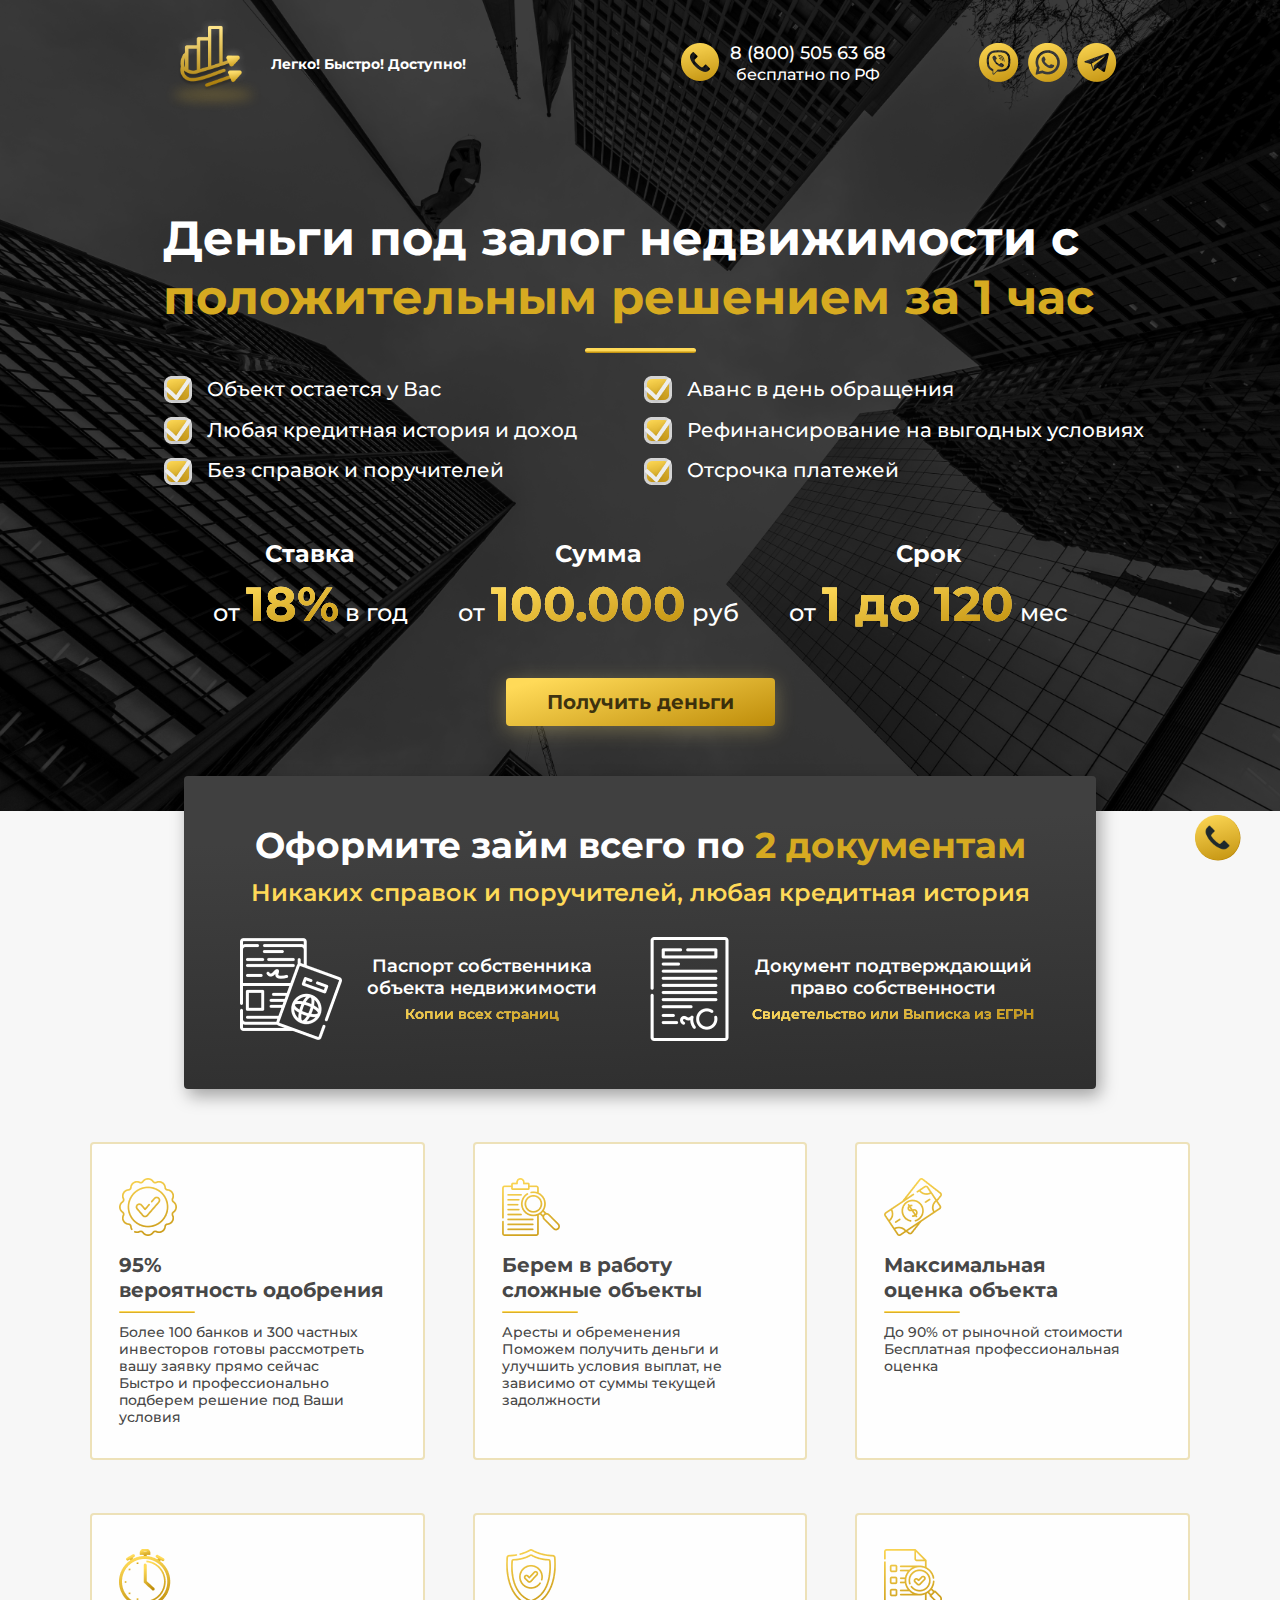
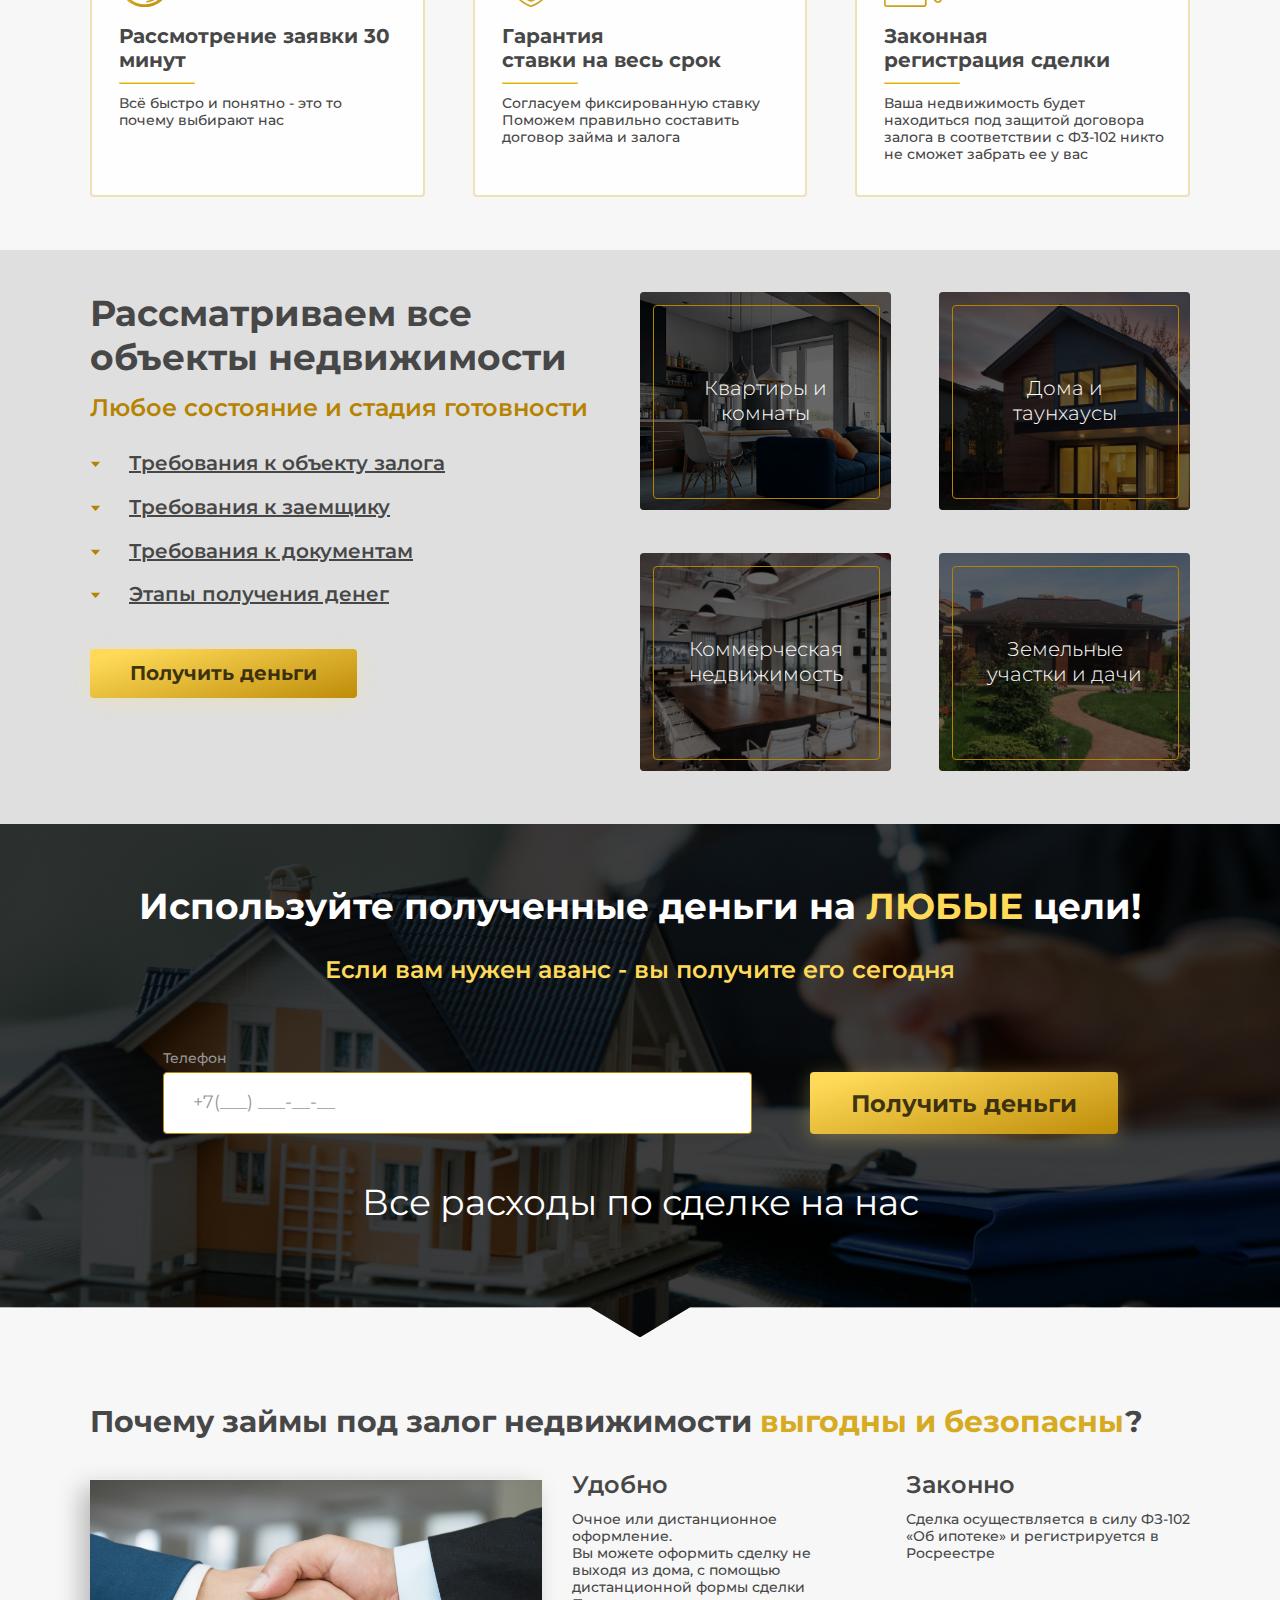
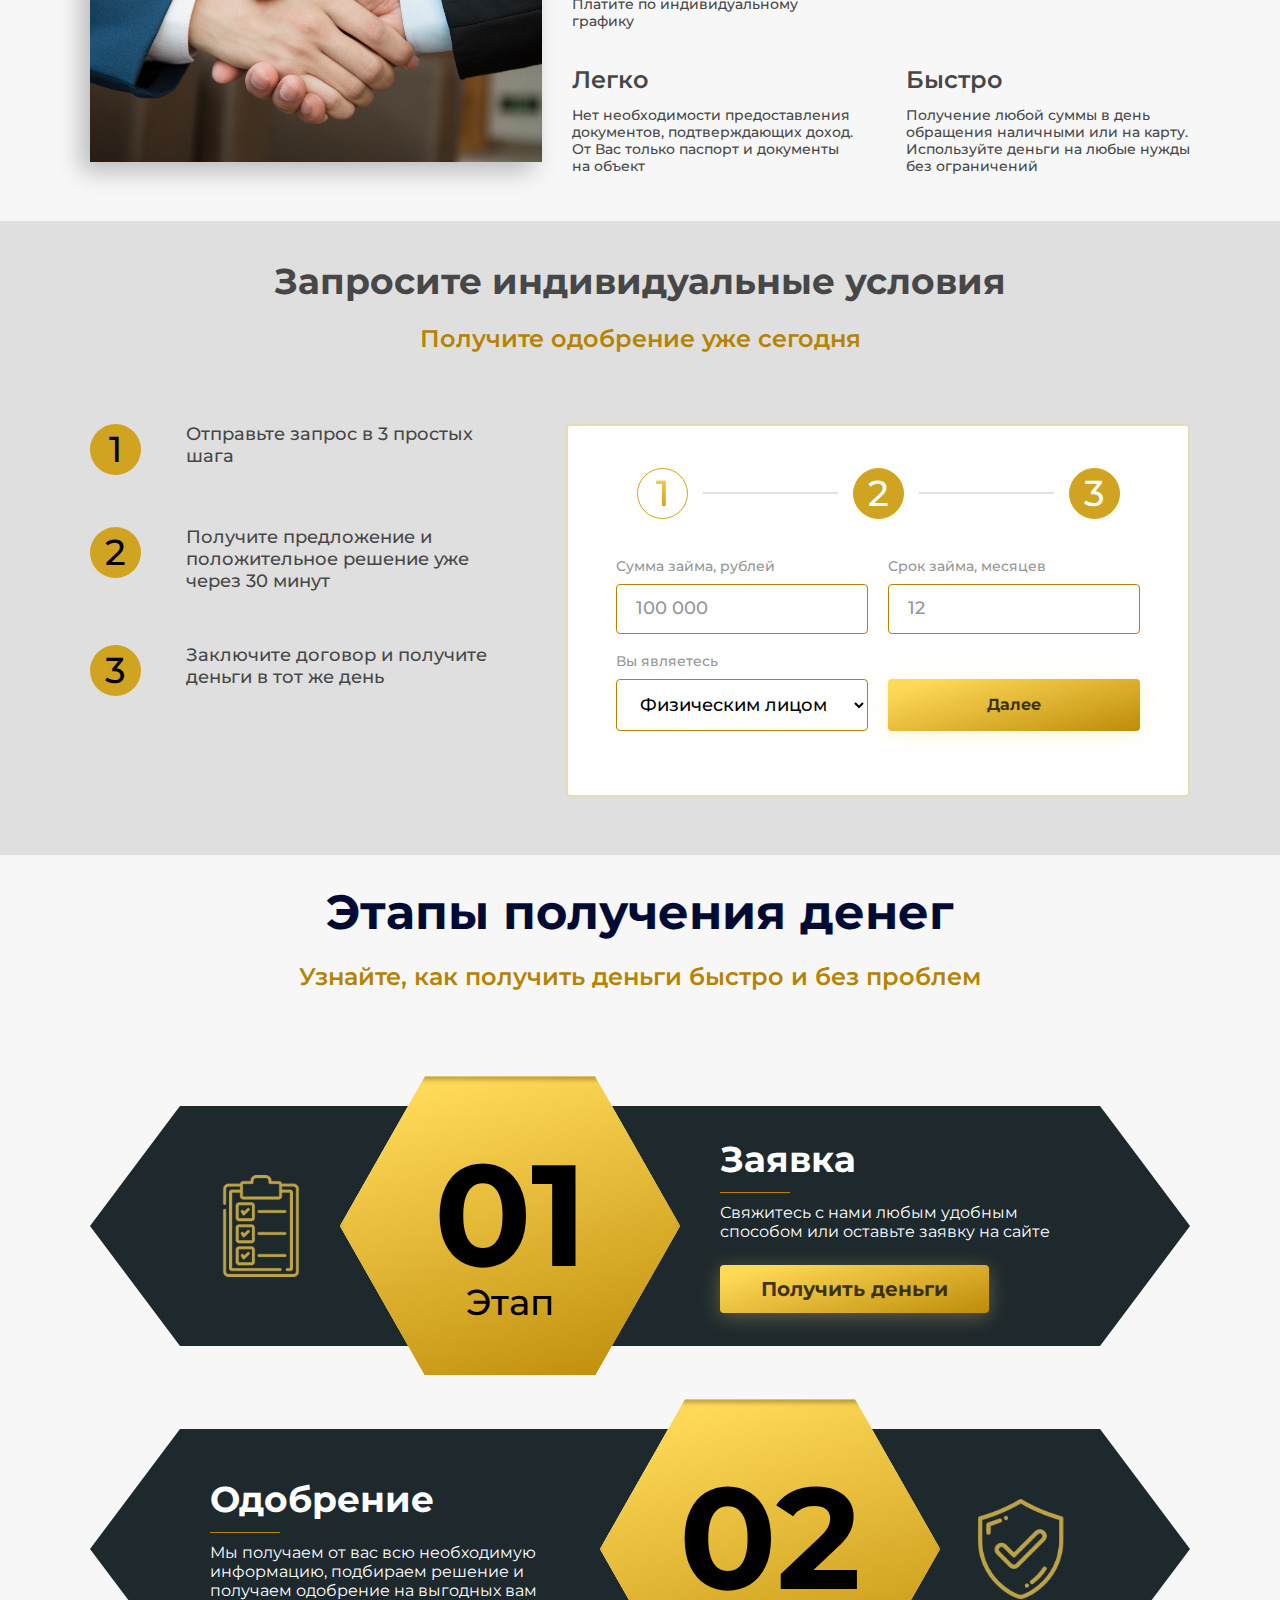
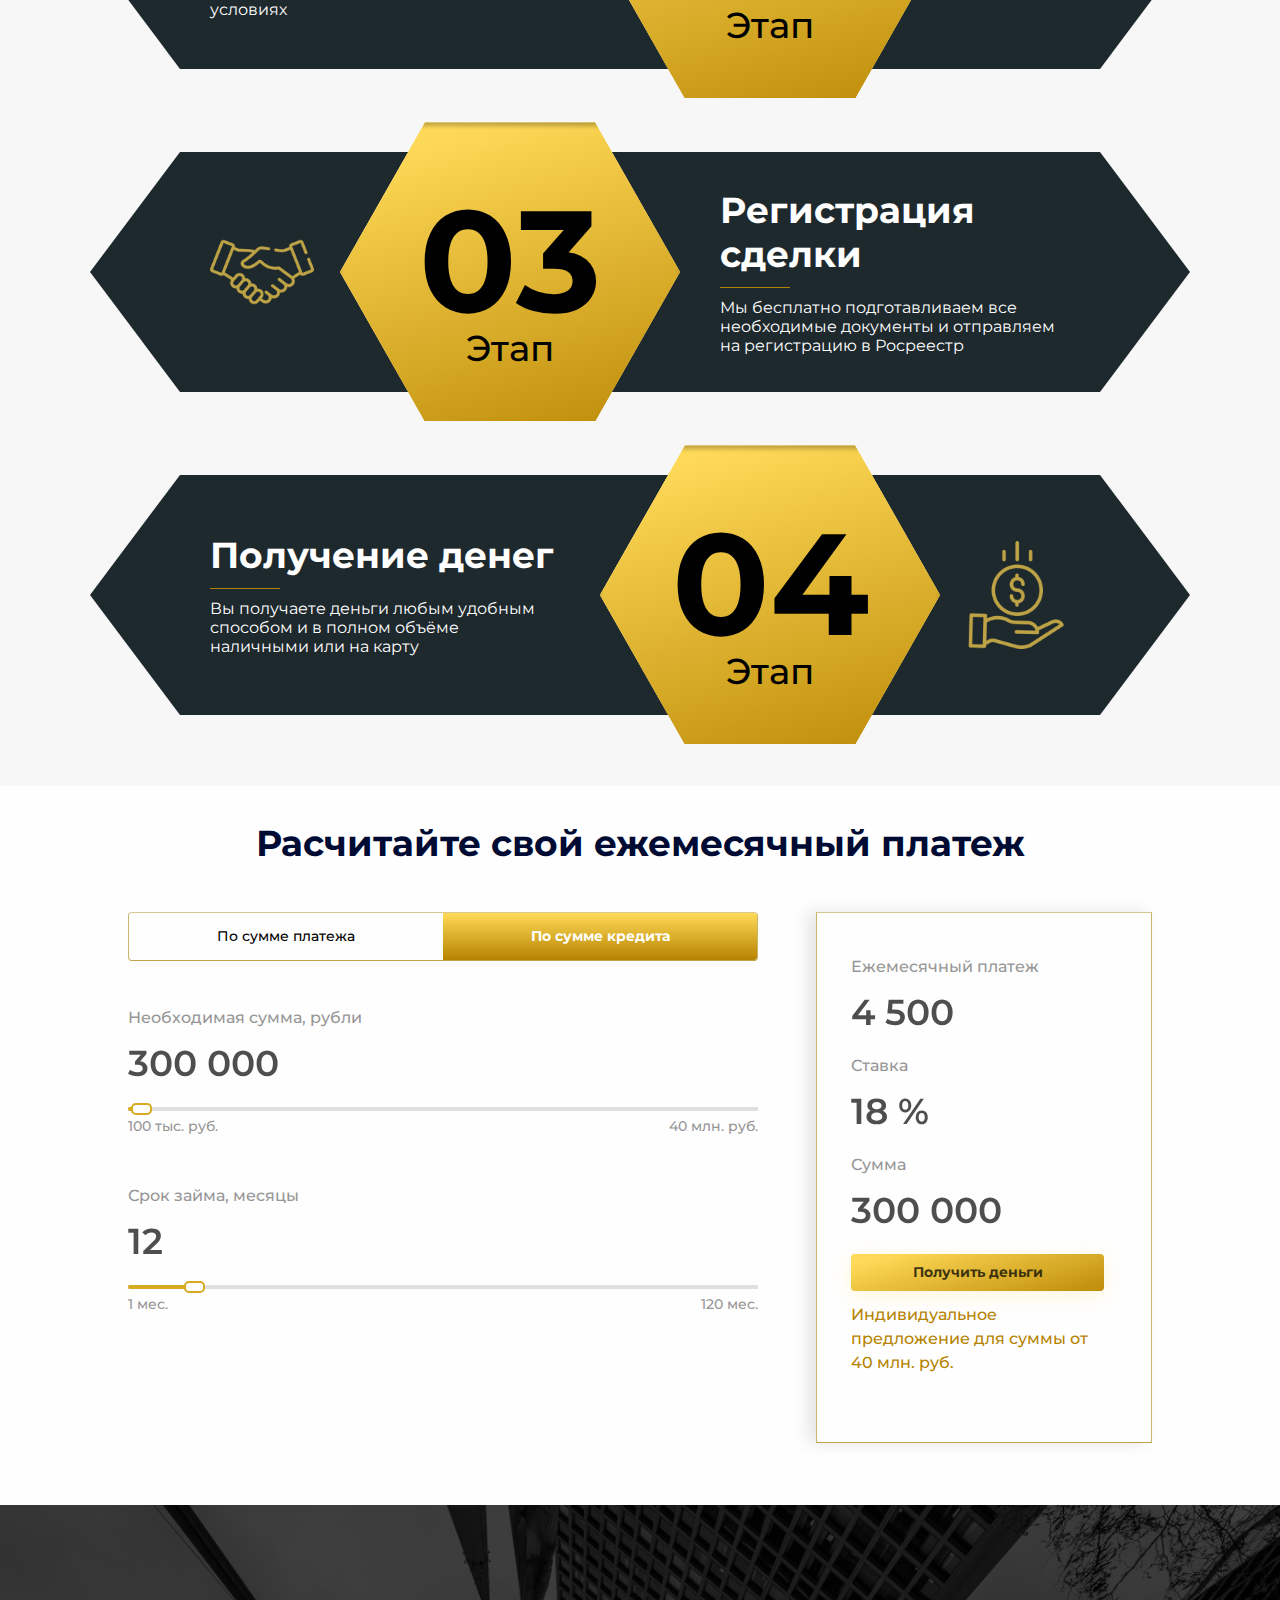
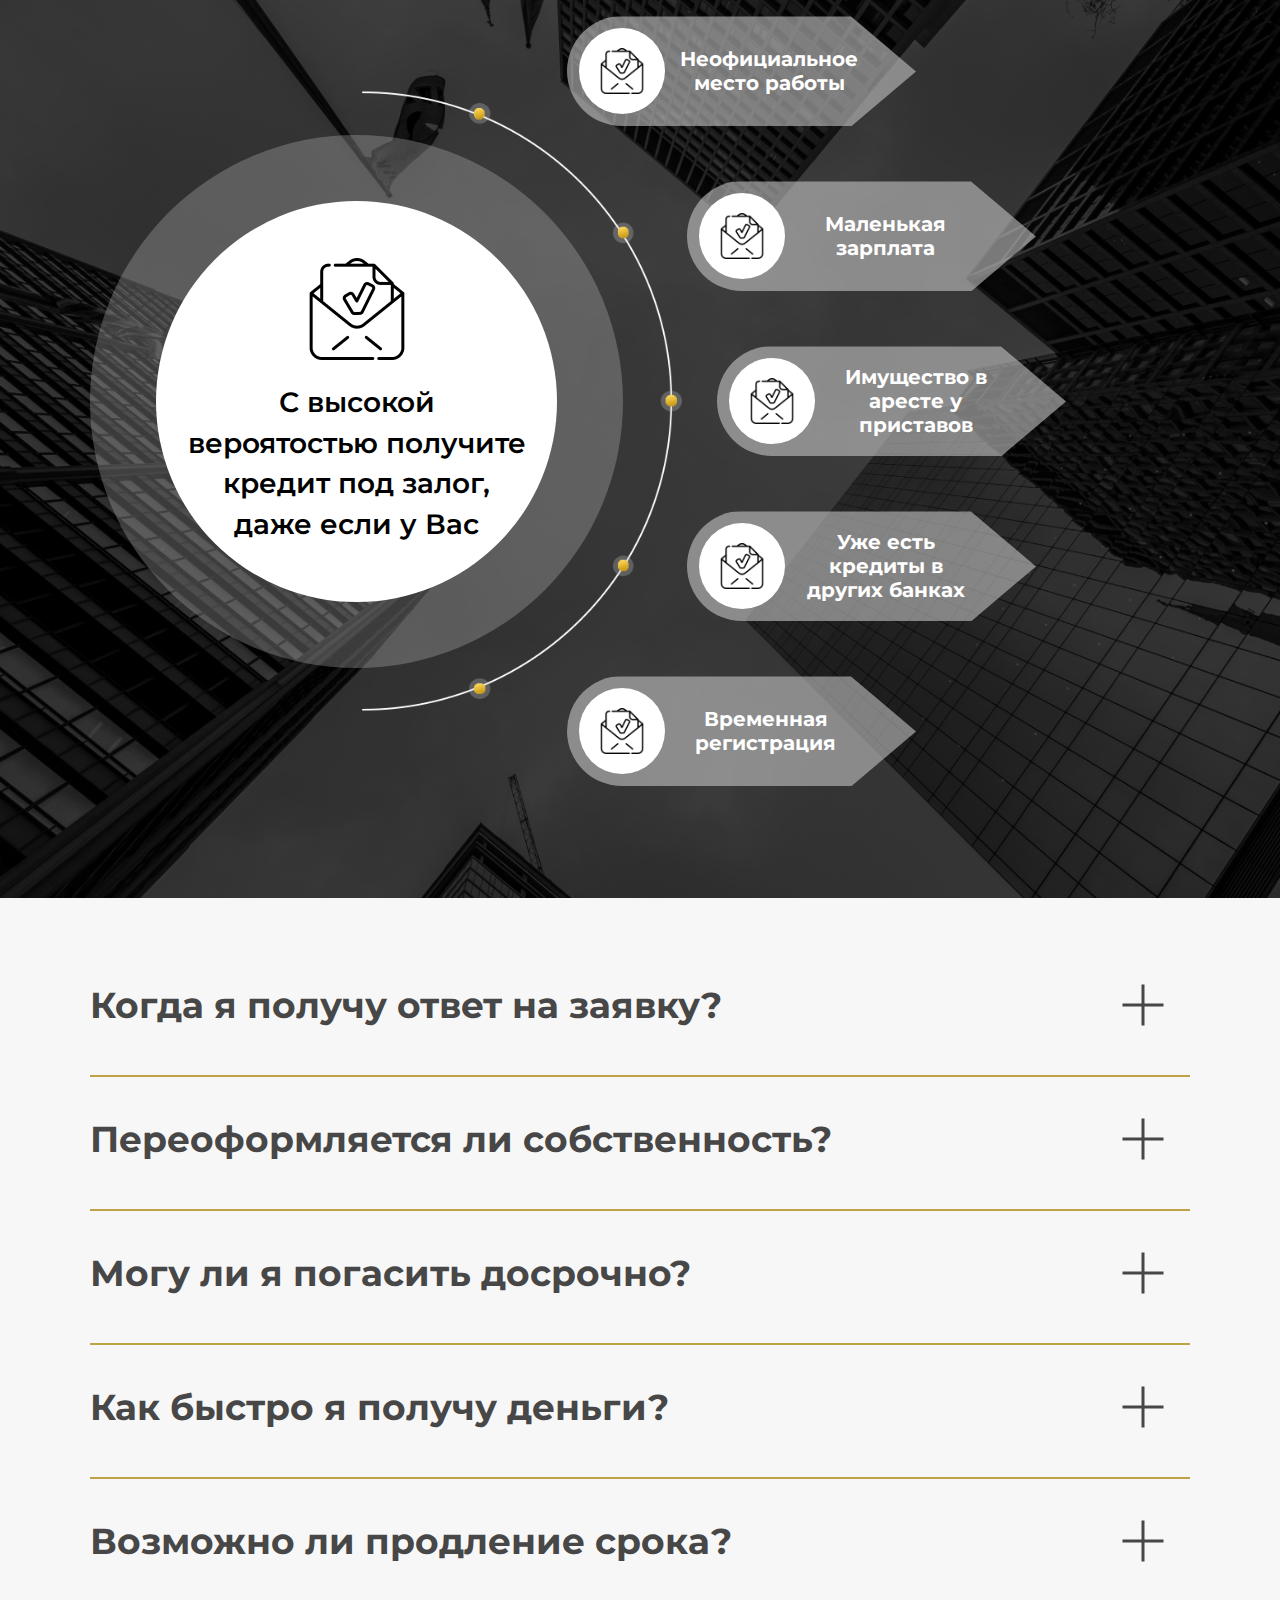
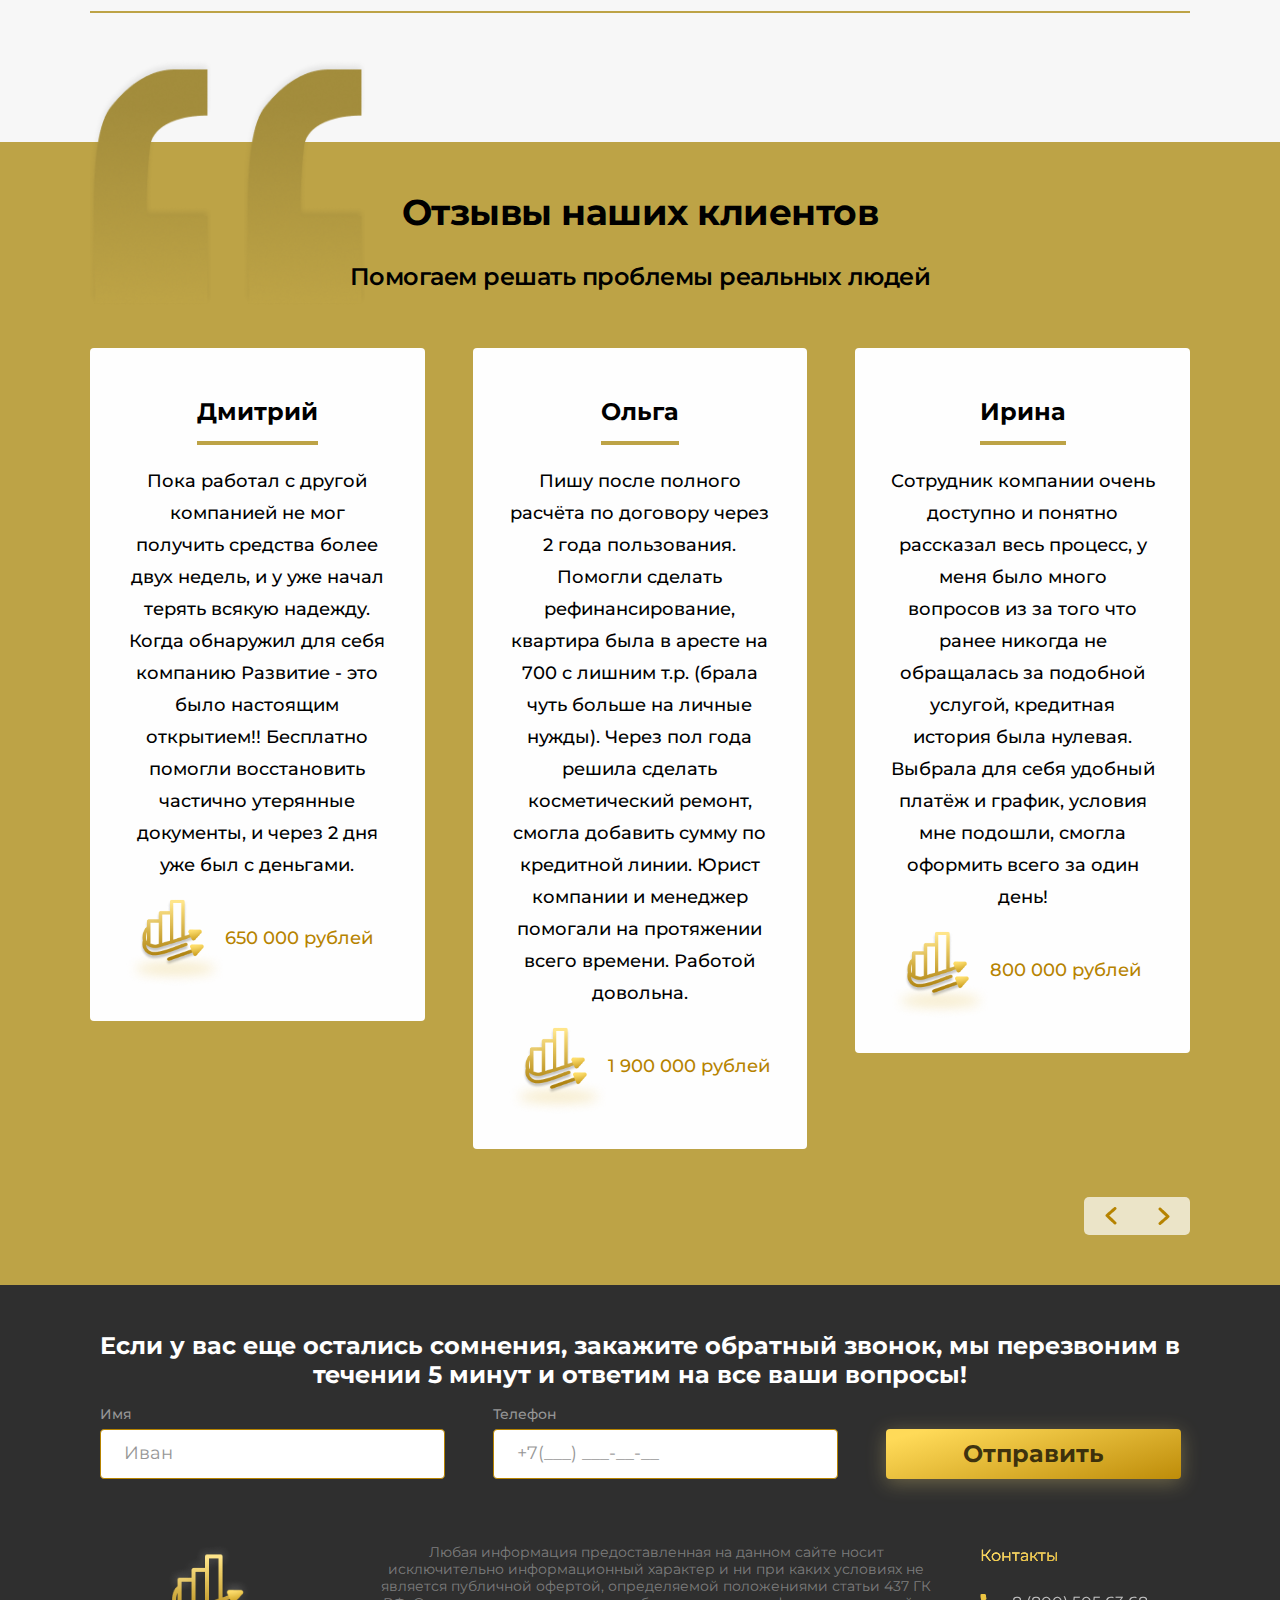
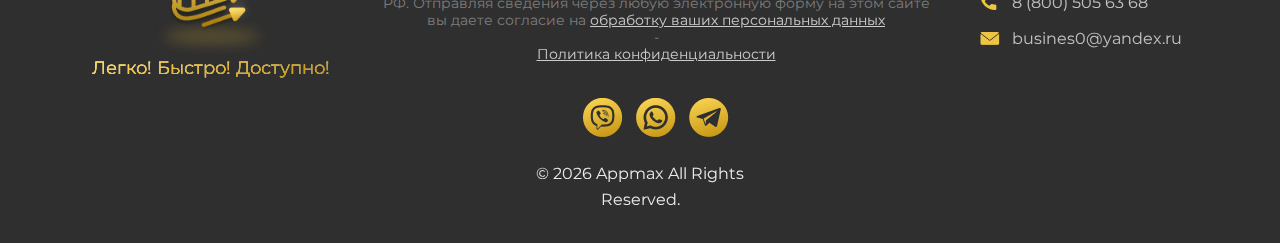
==== commit a7b9d5c6: "viber link fix" ====
--- a/index.html
+++ b/index.html
@@ -40,7 +40,7 @@
                     </a>
                 </li>
                 <li class="nav__item">
-                    <a href="viber://chat?number=+79044181378" target="_blank">
+                    <a href="viber://chat?number=%2B79044181378" target="_blank">
                         <div class="nav__item-image">
                             <img src="./img/viber.png" alt="Viber">
                         </div>
@@ -878,7 +878,7 @@
                     <a href="/policy.html">Политика конфиденциальности</a>
                 </p>
                 <div class="footer__webs">
-                    <a target="_blank" class="footer__link" href="viber://chat?number=+79044181378">
+                    <a target="_blank" class="footer__link" href="viber://chat?number=%2B79044181378">
                         <img src="./img/viber.png" alt="Viber">
                     </a>
                     <a target="_blank" class="footer__link" href="https://wa.me/+79044181378">
@@ -905,7 +905,7 @@
                     <p class="footer__contacts-text">busines0@yandex.ru</p>
                 </a>
                 <div class="footer__webs footer-webs-mobile">
-                    <a target="_blank" class="footer__link" href="viber://chat?number=+79044181378">
+                    <a target="_blank" class="footer__link" href="viber://chat?number=%2B79044181378">
                         <img src="./img/viber.png" alt="Viber">
                     </a>
                     <a target="_blank" class="footer__link" href="https://wa.me/+79044181378">
--- a/style/style.min.css
+++ b/style/style.min.css
@@ -1 +1 @@
-@font-face{font-family:Montserrat;src:url(../fonts/Montserrat-Light.ttf);font-weight:300}@font-face{font-family:Montserrat;src:url(../fonts/Montserrat-Regular.ttf);font-weight:400}@font-face{font-family:Montserrat;src:url(../fonts/Montserrat-Medium.ttf);font-weight:500}@font-face{font-family:Montserrat;src:url(../fonts/Montserrat-SemiBold.ttf);font-weight:600}@font-face{font-family:Montserrat;src:url(../fonts/Montserrat-Bold.ttf);font-weight:700}*{margin:0;padding:0;outline:0;font-family:Montserrat,Arial,Helvetica,sans-serif;-webkit-box-sizing:border-box;box-sizing:border-box}ul{list-style:none}a{text-decoration:none;color:#000}.wrapper{max-width:100vw;min-height:100vh;overflow:hidden;background-color:#f7f7f7}.container{max-width:1480px;width:100%;margin:0 auto;padding:0 20px}button{cursor:pointer;border:none}.get-money{-webkit-box-shadow:0 4px 20px 0 #ffe3804D;box-shadow:0 4px 20px 0 #ffe3804D;background:-o-linear-gradient(285.7deg,#ffda58 9.12%,#b68300 110.65%),-o-linear-gradient(285.7deg,#ffda58 9.12%,#b68300 110.65%),#fff;background:linear-gradient(164.3deg,#ffda58 9.12%,#b68300 110.65%),linear-gradient(164.3deg,#ffda58 9.12%,#b68300 110.65%),#fff;border:none;border-radius:4px;font-weight:700;color:rgba(32,25,7,.85);font-size:24px;line-height:29.26px;padding:10px;position:relative;overflow:hidden;display:-webkit-box;display:-ms-flexbox;display:flex;-webkit-box-align:center;-ms-flex-align:center;align-items:center;-webkit-box-pack:center;-ms-flex-pack:center;justify-content:center}.get-money::before{content:"";position:absolute;left:-100%;top:-50%;height:200%;width:25px;-webkit-transform:rotate(30deg);-ms-transform:rotate(30deg);transform:rotate(30deg);background-color:rgba(255,255,255,.5);-webkit-filter:blur(7px);filter:blur(7px)}.get-money:hover::before{-webkit-animation:getMoney 1.25s;animation:getMoney 1.25s}.body-lock{overflow:hidden}.input{background-color:#fff;border-radius:4px;border:1px solid #b68300;padding:19px 29px;font-size:18px;line-height:21.94px}.input::-webkit-input-placeholder{color:#969696}.input::-moz-placeholder{color:#969696}.input:-ms-input-placeholder{color:#969696}.input::-ms-input-placeholder{color:#969696}.input::placeholder{color:#969696}img{-o-object-fit:cover;object-fit:cover}@-webkit-keyframes getMoney{0%{left:-100%}100%{left:150%}}@keyframes getMoney{0%{left:-100%}100%{left:150%}}.s-call{position:fixed;bottom:50px;right:50px;z-index:40;width:55px;height:55px;border-radius:50%;display:-webkit-box;display:-ms-flexbox;display:flex;-webkit-box-align:center;-ms-flex-align:center;align-items:center;-webkit-box-pack:center;-ms-flex-pack:center;justify-content:center}.s-call svg{width:100%;height:100%;z-index:43;position:relative}.s-call__back{position:absolute;top:50%;left:50%;-webkit-transform:translate(-50%,-50%);-ms-transform:translate(-50%,-50%);transform:translate(-50%,-50%);width:100%;height:100%;border-radius:50%;-webkit-transition:all .25s ease;-o-transition:all .25s ease;transition:all .25s ease}.s-call__back.gold{background-color:#b68300;-webkit-animation:phone 1.5s infinite;animation:phone 1.5s infinite}.s-call__back.black{width:95%;height:95%;background-color:#1e292d}@-webkit-keyframes phone{0%{opacity:.5}100%{width:150%;height:150%;opacity:0}}@keyframes phone{0%{opacity:.5}100%{width:150%;height:150%;opacity:0}}.policy__container{margin:50px auto}.policy__title{padding:8px 0;font-weight:600;font-size:18px}.policy__text{padding:6px 0;font-size:16px}.policy__page-title{margin:25px 0;font-size:22px;font-weight:600;text-align:center}.header{width:100%;min-height:1080px;background:url(../img/buildings.png) center/cover no-repeat;position:relative}.header__cover{background-color:#000;opacity:.7;position:absolute;top:0;left:0;width:100%;height:100%;z-index:1;pointer-events:none}.header__container{z-index:2;position:relative;top:100%;max-width:1290px}.header__title{font-weight:700;color:#fff;font-size:64px;line-height:78px;margin-bottom:22px;white-space:nowrap}.header__title span{color:#d6aa21}.header__line{width:180px;height:5px;border-radius:5px;background:-webkit-gradient(linear,left top,left bottom,color-stop(50%,#ffda58),to(#b68300));background:-o-linear-gradient(top,#ffda58 50%,#b68300 100%);background:linear-gradient(to bottom,#ffda58 50%,#b68300 100%);margin:0 auto 43px auto}.header__wrapper{display:-webkit-box;display:-ms-flexbox;display:flex;-webkit-box-pack:center;-ms-flex-pack:center;justify-content:center}.header__list{display:-webkit-box;display:-ms-flexbox;display:flex;-webkit-box-orient:vertical;-webkit-box-direction:normal;-ms-flex-direction:column;flex-direction:column;margin-bottom:20px}.header__item{display:-webkit-box;display:-ms-flexbox;display:flex;-webkit-box-align:center;-ms-flex-align:center;align-items:center}.header__item img{margin-right:15px;-o-object-fit:cover;object-fit:cover}.header__text{color:#fff;font-size:24px;line-height:36.82px;font-weight:500}.header__data-list{margin-bottom:44px;display:-webkit-box;display:-ms-flexbox;display:flex}.header__data-item{display:-webkit-box;display:-ms-flexbox;display:flex;-webkit-box-orient:vertical;-webkit-box-direction:normal;-ms-flex-direction:column;flex-direction:column;-webkit-box-pack:center;-ms-flex-pack:center;justify-content:center;-webkit-box-align:center;-ms-flex-align:center;align-items:center;color:#fff}.header__data-item+.header__data-item{margin-left:46px}.header__data-title{font-weight:700;font-size:24px;line-height:29.26px;margin-bottom:7px}.header__data-text{font-weight:500;font-size:24px;line-height:29.26px;white-space:nowrap}.header__data-text span{font-weight:700;font-size:72px;line-height:87.77px;background:-o-linear-gradient(285.7deg,#ffda58 9.12%,#b68300 110.65%),-o-linear-gradient(285.7deg,#ffda58 9.12%,#b68300 110.65%),#fff;background:linear-gradient(164.3deg,#ffda58 9.12%,#b68300 110.65%),linear-gradient(164.3deg,#ffda58 9.12%,#b68300 110.65%),#fff;-webkit-background-clip:text;-webkit-text-fill-color:transparent}.header__button{padding:17px 85px;margin-bottom:85px}.micro-checkbox,.mini-checkbox{display:none}.nav{display:-webkit-box;display:-ms-flexbox;display:flex;-webkit-box-pack:justify;-ms-flex-pack:justify;justify-content:space-between;-webkit-box-align:center;-ms-flex-align:center;align-items:center;padding-top:17px;z-index:2;position:relative;margin-bottom:86px}.nav__logo{display:-webkit-box;display:-ms-flexbox;display:flex;-webkit-box-align:center;-ms-flex-align:center;align-items:center}.nav__logo-image{width:120px;height:117px}.nav__logo-image img{-o-object-fit:cover;object-fit:cover;width:100%;height:100%}.nav__logo-text{color:#fff;font-size:24px;line-height:29.26px;margin-left:50px;font-weight:700}.nav__contacts{display:-webkit-box;display:-ms-flexbox;display:flex}.nav__item a{display:-webkit-box;display:-ms-flexbox;display:flex;-webkit-box-align:center;-ms-flex-align:center;align-items:center}.nav__item-image img{-o-object-fit:cover;object-fit:cover;width:100%;height:100%}.nav__item-text{color:#fff;display:-webkit-box;display:-ms-flexbox;display:flex;-webkit-box-orient:vertical;-webkit-box-direction:normal;-ms-flex-direction:column;flex-direction:column;-webkit-box-align:center;-ms-flex-align:center;align-items:center;margin-left:11px}.nav__item-phone{font-weight:500;font-size:24px;line-height:29.26px}.nav__item-under{font-weight:500;font-size:16px;line-height:19.5px}.nav__item:first-child{margin-right:93px}.nav__item+.nav__item+.nav__item{margin-left:9px}.twodocs{position:relative;z-index:2;top:-130px;margin-bottom:-130px}.twodocs__container{background:-o-linear-gradient(92.03deg,#2f2f2f 1.28%,#404040 79.87%);background:linear-gradient(357.97deg,#2f2f2f 1.28%,#404040 79.87%);-webkit-box-shadow:4px 7px 17px rgba(0,0,0,.35);box-shadow:4px 7px 17px rgba(0,0,0,.35);border-radius:4px;padding:48px;max-width:1196px;color:#fff}.twodocs__title{font-size:36px;line-height:43.88px;text-align:center;margin-bottom:10px;font-weight:700}.twodocs__title span{color:#d6aa21;white-space:nowrap}.twodocs__subtitle{text-align:center;color:#ffda58;font-weight:600;font-size:24px;line-height:29.26px;margin-bottom:30px}.twodocs__list{display:-webkit-box;display:-ms-flexbox;display:flex;width:100%}.twodocs__item{display:-webkit-box;display:-ms-flexbox;display:flex;-webkit-box-align:center;-ms-flex-align:center;align-items:center;-webkit-box-pack:center;-ms-flex-pack:center;justify-content:center;-webkit-box-flex:1;-ms-flex:1 1 50%;flex:1 1 50%}.twodocs__img img{-o-object-fit:cover;object-fit:cover;width:100%;height:100%}.twodocs__img.tds-1{margin-right:-10px;width:102px;height:102px}.twodocs__img.tds-2{margin-right:10px;width:88px;height:104px}.twodocs__content{display:-webkit-box;display:-ms-flexbox;display:flex;-webkit-box-orient:vertical;-webkit-box-direction:normal;-ms-flex-direction:column;flex-direction:column;font-weight:600;-webkit-box-flex:0;-ms-flex:0 1 300px;flex:0 1 300px}.twodocs__text{font-size:18px;line-height:22px;margin-bottom:7px;font-weight:600;text-align:center}.twodocs__subtext{background:-o-linear-gradient(285.7deg,#ffda58 9.12%,#b68300 110.65%),-o-linear-gradient(285.7deg,#ffda58 9.12%,#b68300 110.65%),#fff;background:linear-gradient(164.3deg,#ffda58 9.12%,#b68300 110.65%),linear-gradient(164.3deg,#ffda58 9.12%,#b68300 110.65%),#fff;-webkit-background-clip:text;-webkit-text-fill-color:transparent;font-size:14px;line-height:17px;text-align:center}.cards{padding:97px 0 23px 0}.cards__list{display:-webkit-box;display:-ms-flexbox;display:flex;-ms-flex-wrap:wrap;flex-wrap:wrap;margin:0 -10px}.cards__item{background:#fefefe;display:-webkit-box;display:-ms-flexbox;display:flex;-webkit-box-orient:vertical;-webkit-box-direction:normal;-ms-flex-direction:column;flex-direction:column;-webkit-transition:all .25s ease;-o-transition:all .25s ease;transition:all .25s ease;margin:0 10px 45px 10px;-webkit-box-flex:0;-ms-flex:0 0 calc(33.3333% - 20px);flex:0 0 calc(33.3333% - 20px);color:#474747;padding:30px 39px 36px 61px;border:2px solid rgba(199,160,23,.3);border-radius:4px;overflow:hidden}.cards__item:hover{-webkit-box-shadow:3px 4px 14px rgba(0,0,0,.25);box-shadow:3px 4px 14px rgba(0,0,0,.25)}.cards__img{width:58px;height:58px;margin-bottom:17px}.cards__img img{-o-object-fit:cover;object-fit:cover;width:100%;height:100%}.cards__img.card-clock{width:52px}.cards__title{font-size:20px;line-height:24.38px;font-weight:700;margin-bottom:9px}.cards__line{height:2px;width:76px;background:-webkit-gradient(linear,left top,left bottom,color-stop(50%,#ffda58),to(#b68300));background:-o-linear-gradient(top,#ffda58 50%,#b68300 100%);background:linear-gradient(to bottom,#ffda58 50%,#b68300 100%);margin-bottom:11px;border-radius:2px}.cards__text{-webkit-box-flex:1;-ms-flex:1 1;flex:1 1;font-weight:500;font-size:14px;line-height:17px;margin-bottom:31px}.cards__button{font-size:18px;line-height:22px;text-decoration:underline;color:#d6aa21;background-color:transparent}.objects{color:#474747;background-color:#dfdfdf}.objects__container{padding:70px 20px!important;display:-webkit-box;display:-ms-flexbox;display:flex;-webkit-box-align:start;-ms-flex-align:start;align-items:flex-start}.objects__side{-webkit-box-flex:0;-ms-flex:0 0 50%;flex:0 0 50%}.objects__left{padding-right:30px}.objects__title{font-size:36px;line-height:43.88px;font-weight:700;margin-bottom:13px}.objects__subtitle{color:#b68300;font-size:24px;line-height:29.26px;font-weight:600;margin-bottom:56px}.objects__list{display:-webkit-box;display:-ms-flexbox;display:flex;-webkit-box-orient:vertical;-webkit-box-direction:normal;-ms-flex-direction:column;flex-direction:column;margin-bottom:32px}.objects__item{display:-webkit-box;display:-ms-flexbox;display:flex;-webkit-box-orient:vertical;-webkit-box-direction:normal;-ms-flex-direction:column;flex-direction:column;position:relative}.objects__drop-button-wrap{display:-webkit-box;display:-ms-flexbox;display:flex;-webkit-box-align:center;-ms-flex-align:center;align-items:center}.objects__drop-button-wrap img{-webkit-transition:all .25s ease;-o-transition:all .25s ease;transition:all .25s ease;-webkit-transform:rotate(180deg);-ms-transform:rotate(180deg);transform:rotate(180deg)}.objects__drop-button-wrap.objects-open img{-webkit-transform:rotate(0);-ms-transform:rotate(0);transform:rotate(0)}.objects__drop-button{font-weight:600;text-decoration:underline;font-size:24px;line-height:52px;position:relative;padding-left:28px;cursor:pointer;-webkit-user-select:none;-moz-user-select:none;-ms-user-select:none;user-select:none;-webkit-transition:all .25s ease;-o-transition:all .25s ease;transition:all .25s ease;display:-webkit-box;display:-ms-flexbox;display:flex;-webkit-box-align:center;-ms-flex-align:center;align-items:center}.objects__drop-list{padding:0 0 0 40px;-webkit-transition:all .25s ease;-o-transition:all .25s ease;transition:all .25s ease;overflow:hidden;max-height:0}.objects__drop-list.objects-open{padding:5px 0 0 40px}.objects__drop-item{font-weight:400;font-size:24px;line-height:48px;color:#000;position:relative;padding-left:25px}.objects__drop-item::before{content:"";position:absolute;display:inline-block;width:4px;height:4px;line-height:48px;left:0;top:22px;background-color:#000;border-radius:4px}.objects__button{font-size:20px;line-height:24.38px;padding:12px 40px}.objects__pics{display:-webkit-box;display:-ms-flexbox;display:flex;-ms-flex-wrap:wrap;flex-wrap:wrap;margin:0 -10px}.objects__pic{-webkit-box-flex:0;-ms-flex:0 0 calc(50% - 20px);flex:0 0 calc(50% - 20px);margin:0 10px;margin-bottom:28px;position:relative;overflow:hidden;border-radius:4px;max-width:395px;max-height:294px;cursor:pointer}.objects__pic img{width:100%;height:100%;-o-object-fit:cover;object-fit:cover}.objects__pic:hover>p{background-color:rgba(182,131,0,.75)}.objects__pic:hover>p::before{border-radius:0;border:1px solid transparent;top:0;left:0;width:100%;height:100%}.objects__pic-text{position:absolute;top:0;left:0;width:100%;height:100%;background-color:rgba(0,0,0,.6);display:-webkit-box;display:-ms-flexbox;display:flex;-webkit-box-align:center;-ms-flex-align:center;align-items:center;-webkit-box-pack:center;-ms-flex-pack:center;justify-content:center;color:#fff;font-weight:300;font-size:36px;line-height:44.24px;text-align:center;-webkit-transition:all .15s ease;-o-transition:all .15s ease;transition:all .15s ease}.objects__pic-text::before{content:"";border-radius:4px;border:1px solid #b68300;position:absolute;top:13px;left:13px;width:calc(100% - 26px);height:calc(100% - 26px);-webkit-transition:all .15s ease;-o-transition:all .15s ease;transition:all .15s ease}.objects-mobile{display:none}.use-m{background:url(../img/home.png) center/cover no-repeat;position:relative;color:#fff;overflow:hidden;padding:98px 0 152px 0;-webkit-clip-path:polygon(0 0,100% 0,100% calc(100% - 35px),calc(50% + 60px) calc(100% - 35px),50% 100%,calc(50% - 60px) calc(100% - 35px),0 calc(100% - 35px));clip-path:polygon(0 0,100% 0,100% calc(100% - 35px),calc(50% + 60px) calc(100% - 35px),50% 100%,calc(50% - 60px) calc(100% - 35px),0 calc(100% - 35px))}.use-m::before{content:"";position:absolute;top:0;left:0;width:100%;height:100%;background-color:rgba(0,0,0,.76)}.use-m__title{z-index:2;position:relative;font-size:48px!important;line-height:58.51px;text-align:center;max-width:1080px;font-weight:700;margin:0 auto 25px auto}.use-m__gold{color:#ffda58}.use-m__subtitle{z-index:2;position:relative;font-size:24px;line-height:29.26px;text-align:center;color:#ffda58;font-weight:600;margin-bottom:74px}.use-m__form{z-index:2;position:relative;margin-bottom:50px;display:-webkit-box;display:-ms-flexbox;display:flex;-webkit-box-align:center;-ms-flex-align:center;align-items:center;-webkit-box-pack:center;-ms-flex-pack:center;justify-content:center}.use-m__phone{font-size:14px;line-height:17.07px;font-weight:500;position:absolute;bottom:100%;left:0;color:#969696;margin-bottom:5px}.use-m__input-wrap{position:relative;width:589px;margin-right:58px}.use-m__input{width:100%}.use-m__button{height:62px;padding:12px 41px;white-space:nowrap}.use-m__text{z-index:2;position:relative;font-weight:400;font-size:36px;line-height:43.88px;text-align:center}.why{padding:89px 0 77px 0;color:#474747}.why__sides{display:-webkit-box;display:-ms-flexbox;display:flex;-webkit-box-pack:justify;-ms-flex-pack:justify;justify-content:space-between;-webkit-box-align:center;-ms-flex-align:center;align-items:center}.why__side{-webkit-box-flex:0;-ms-flex:0 0 48%;flex:0 0 48%}.why__left{margin-bottom:35px}.why__left img{-o-object-fit:cover;object-fit:cover;width:100%;height:100%;-webkit-box-shadow:-9px 9px 23px 0 rgba(0,0,0,.25);box-shadow:-9px 9px 23px 0 rgba(0,0,0,.25)}.why__title{font-weight:700;font-size:48px;line-height:62.83px;margin-bottom:44px}.why__title span{color:#d6aa21}.why__list{display:-webkit-box;display:-ms-flexbox;display:flex;-ms-flex-wrap:wrap;flex-wrap:wrap;margin:0 -15px}.why__item{-webkit-box-flex:0;-ms-flex:0 0 calc(50% - 30px);flex:0 0 calc(50% - 30px);margin:0 15px 35px 15px;display:-webkit-box;display:-ms-flexbox;display:flex;-webkit-box-orient:vertical;-webkit-box-direction:normal;-ms-flex-direction:column;flex-direction:column}.why__item-title{font-weight:600;font-size:30px;line-height:36.57px;margin-bottom:17px}.why__item-text{font-weight:500;font-size:18px;line-height:21.94px;-webkit-box-flex:1;-ms-flex:1 1;flex:1 1}.why-mobile{display:none}.indi{background-color:#dfdfdf;padding:90px 0 148px 0;color:#474747}.indi__title{text-align:center;font-size:48px;line-height:58.51px;margin-bottom:23px;font-weight:700}.indi__subtitle{color:#b68300;font-size:24px;line-height:29.26px;margin-bottom:71px;font-weight:600;text-align:center}.indi__sides{display:-webkit-box;display:-ms-flexbox;display:flex;-webkit-box-align:start;-ms-flex-align:start;align-items:flex-start}.indi__list{display:-webkit-box;display:-ms-flexbox;display:flex;-webkit-box-orient:vertical;-webkit-box-direction:normal;-ms-flex-direction:column;flex-direction:column;padding-right:45px}.indi__item{display:-webkit-box;display:-ms-flexbox;display:flex;-webkit-box-align:start;-ms-flex-align:start;align-items:flex-start}.indi__item+.indi__item{margin-top:52px}.indi__item-number{font-size:36px;font-weight:43.86px;border-radius:50%;height:51px;-webkit-box-flex:0;-ms-flex:0 0 51px;flex:0 0 51px;display:inline-block;background-color:#d0a320;display:-webkit-box;display:-ms-flexbox;display:flex;-webkit-box-align:center;-ms-flex-align:center;align-items:center;-webkit-box-pack:center;-ms-flex-pack:center;justify-content:center;color:#000;font-weight:500;margin-right:45px}.indi__item-text{font-size:18px;line-height:21.94px;font-weight:500}.indi__right{-webkit-box-flex:0;-ms-flex:0 0 953px;flex:0 0 953px;background-color:#fff;border-radius:4px;overflow:hidden;border:2px solid rgba(182,131,0,.3);padding:37px 0}.indi__steps{display:-webkit-box;display:-ms-flexbox;display:flex;-webkit-box-pack:justify;-ms-flex-pack:justify;justify-content:space-between;-webkit-box-align:center;-ms-flex-align:center;align-items:center;max-width:710px;margin:0 auto;position:relative;margin-bottom:52px}.indi__steps::before{content:"";position:absolute;top:50%;left:0;width:100%;height:1px;background-color:#c4c4c4;-webkit-transform:translateY(-50%);-ms-transform:translateY(-50%);transform:translateY(-50%)}.indi__step{display:-webkit-box;display:-ms-flexbox;display:flex;-webkit-box-align:center;-ms-flex-align:center;align-items:center;-webkit-box-pack:center;-ms-flex-pack:center;justify-content:center;background-color:#fff;border-radius:50%;padding:15px;position:relative;z-index:10}.indi__step-number{font-size:36px;font-weight:43.86px;border-radius:50%;height:51px;width:51px;border:1px solid #d0a320;display:inline-block;background-color:#d0a320;display:-webkit-box;display:-ms-flexbox;display:flex;-webkit-box-align:center;-ms-flex-align:center;align-items:center;-webkit-box-pack:center;-ms-flex-pack:center;justify-content:center;color:#fff;font-weight:500;-webkit-transition:all .25s ease;-o-transition:all .25s ease;transition:all .25s ease;-webkit-user-select:none;-moz-user-select:none;-ms-user-select:none;user-select:none}.indi__step-number.current-step{background-color:#fff;background:-o-linear-gradient(285.7deg,#ffda58 9.12%,#b68300 110.65%),-o-linear-gradient(285.7deg,#ffda58 9.12%,#b68300 110.65%),#fff;background:linear-gradient(164.3deg,#ffda58 9.12%,#b68300 110.65%),linear-gradient(164.3deg,#ffda58 9.12%,#b68300 110.65%),#fff;-webkit-background-clip:text;-webkit-text-fill-color:transparent}.indi__form-list{display:-webkit-box;display:-ms-flexbox;display:flex;position:relative;left:0;-webkit-transition:all .25s ease;-o-transition:all .25s ease;transition:all .25s ease}.indi__form-item{-webkit-box-flex:0;-ms-flex:0 0 100%;flex:0 0 100%;display:-webkit-box;display:-ms-flexbox;display:flex;-webkit-box-pack:center;-ms-flex-pack:center;justify-content:center;-webkit-box-align:center;-ms-flex-align:center;align-items:center}.indi__form-wrap{-webkit-box-flex:0;-ms-flex:0 0 710px;flex:0 0 710px;display:-webkit-box;display:-ms-flexbox;display:flex;-webkit-box-orient:vertical;-webkit-box-direction:normal;-ms-flex-direction:column;flex-direction:column}.indi__form-up{display:-webkit-box;display:-ms-flexbox;display:flex;margin-bottom:45px}.indi__form-down{display:-webkit-box;display:-ms-flexbox;display:flex}.indi__input{padding:19px 29px;color:#000;font-size:18px;line-height:21.94px;font-weight:500}.indi__input-wrap{position:relative;display:-webkit-box;display:-ms-flexbox;display:flex;-webkit-box-align:center;-ms-flex-align:center;align-items:center;-webkit-box-pack:center;-ms-flex-pack:center;justify-content:center;-webkit-box-flex:0;-ms-flex:0 0 50%;flex:0 0 50%}.indi__input-wrap *{width:100%}.indi__input-wrap:first-child{padding-right:10px}.indi__input-wrap:last-child{padding-left:10px}.indi__input-wrap:last-child p{left:10px}.indi__input-label{position:absolute;bottom:100%;left:0;font-weight:500;font-size:14px;line-height:17.07px;color:#969696;margin-bottom:9px}.indi__select{padding:19px 29px;color:#000;font-size:18px;line-height:21.94px;font-weight:500;background-color:#fff;border-radius:4px;border:1px solid #b68300;cursor:pointer}.indi__button{height:64px}.indi-btns{padding:0 15px 0 0!important}.indi-btns button:first-child{margin-right:10px}.indi-btns button:last-child{margin-left:10px}.steps{padding:89px 0 256px 0;color:#fff}.steps__title{color:#000b33;font-weight:700;font-size:48px;line-height:58px;margin-bottom:7px;text-align:center}.steps__subtitle{color:#b68300;font-weight:600;font-size:24px;line-height:58px;margin-bottom:119px;text-align:center}.steps__list{display:-webkit-box;display:-ms-flexbox;display:flex;-webkit-box-orient:vertical;-webkit-box-direction:normal;-ms-flex-direction:column;flex-direction:column}.steps__item{display:-webkit-box;display:-ms-flexbox;display:flex;-webkit-box-align:center;-ms-flex-align:center;align-items:center;-webkit-box-pack:justify;-ms-flex-pack:justify;justify-content:space-between;padding:45px 120px;height:304px;position:relative;background:0 0;z-index:1}.steps__item+.steps__item{margin-top:93px}.steps__item-title{margin-bottom:10px;font-weight:700;font-size:36px;line-height:43.88px}.steps__item-text{font-weight:400px;font-size:24px;line-height:23px}.steps__item:nth-child(even){-webkit-box-orient:horizontal;-webkit-box-direction:reverse;-ms-flex-direction:row-reverse;flex-direction:row-reverse}.steps__item:nth-child(even) .steps__hexagon{left:auto;right:325px}.steps__back{width:100%;height:100%;position:absolute;top:0;left:0;-webkit-clip-path:polygon(100px 0,calc(100% - 100px) 0,100% 50%,calc(100% - 100px) 100%,100px 100%,0 50%);clip-path:polygon(100px 0,calc(100% - 100px) 0,100% 50%,calc(100% - 100px) 100%,100px 100%,0 50%);background-color:#1e292d;z-index:-1}.steps__content{-webkit-box-flex:0;-ms-flex:0 0 475px;flex:0 0 475px}.steps__line{width:70px;background-color:#b68300;height:1px;margin-bottom:10px}.steps__button{margin-top:24px;padding:12px 41px;font-size:20px;line-height:24px;white-space:nowrap}.steps__img img{width:100%;height:100%}.steps__hexagon{-webkit-user-select:none;-moz-user-select:none;-ms-user-select:none;user-select:none;color:#000;background:-o-linear-gradient(285.7deg,#ffda58 9.12%,#b68300 110.65%),-o-linear-gradient(285.7deg,#ffda58 9.12%,#b68300 110.65%),#fff;background:linear-gradient(164.3deg,#ffda58 9.12%,#b68300 110.65%),linear-gradient(164.3deg,#ffda58 9.12%,#b68300 110.65%),#fff;width:466px;height:409px;display:-webkit-box;display:-ms-flexbox;display:flex;-webkit-box-orient:vertical;-webkit-box-direction:normal;-ms-flex-direction:column;flex-direction:column;-webkit-box-pack:center;-ms-flex-pack:center;justify-content:center;-webkit-box-align:center;-ms-flex-align:center;align-items:center;-webkit-box-shadow:inset 0 4px 4px rgba(0,0,0,.25);box-shadow:inset 0 4px 4px rgba(0,0,0,.25);-webkit-clip-path:polygon(25% 0,75% 0,100% 50%,75% 100%,25% 100%,0 50%);clip-path:polygon(25% 0,75% 0,100% 50%,75% 100%,25% 100%,0 50%);position:absolute;left:325px}.steps__hexagon>p{-webkit-transition:all .15s ease;-o-transition:all .15s ease;transition:all .15s ease}.steps__hexagon:hover>p{-webkit-transform:scale(1.15);-ms-transform:scale(1.15);transform:scale(1.15)}.steps__number{font-weight:700;font-size:180px;line-height:219px}.steps__step{font-weight:500;font-size:36px;line-height:44px;margin-top:-23px}.calc{padding:55px 0 119px 0;background-color:#fefefe}.calc__title{font-weight:700;font-size:48px;line-height:58px;margin-bottom:48px;color:#000b33;text-align:center}.calc__container{max-width:1254px}.calc__sides{display:-webkit-box;display:-ms-flexbox;display:flex;-webkit-box-align:center;-ms-flex-align:center;align-items:center}.calc__left{-webkit-box-flex:1;-ms-flex:1 1;flex:1 1}.calc__tabs{border-radius:4px;border:1px solid #bda346;border-top:1px solid rgba(189,163,70,.6);border-left:1px solid rgba(189,163,70,.8);border-right:1px solid rgba(189,163,70,.8);display:-webkit-box;display:-ms-flexbox;display:flex;overflow:hidden;margin-bottom:47px}.calc__tab{-webkit-box-flex:1;-ms-flex:1 1;flex:1 1;display:-webkit-box;display:-ms-flexbox;display:flex;-webkit-box-align:center;-ms-flex-align:center;align-items:center;-webkit-box-pack:center;-ms-flex-pack:center;justify-content:center;padding:15px 15px;cursor:pointer;font-weight:500;font-size:24px;line-height:29px}.calc__tab.calc-current{background:-webkit-gradient(linear,left top,left bottom,from(#ffda58),to(#b68300));background:-o-linear-gradient(#ffda58,#b68300);background:linear-gradient(#ffda58,#b68300);color:#fff;font-weight:700;pointer-events:none}.calc__content{display:-webkit-box;display:-ms-flexbox;display:flex;-webkit-box-orient:vertical;-webkit-box-direction:normal;-ms-flex-direction:column;flex-direction:column}.calc__range{display:-webkit-box;display:-ms-flexbox;display:flex;-webkit-box-orient:vertical;-webkit-box-direction:normal;-ms-flex-direction:column;flex-direction:column}.calc__range.with-m{margin-bottom:51px}.calc__range-title{font-weight:500;font-size:16px;line-height:20px;color:#969696;margin-bottom:13px}.calc__range-value{opacity:.69;font-weight:600;font-size:48px;line-height:59px;margin-bottom:22px}.calc__range-values{margin-top:7px;display:-webkit-box;display:-ms-flexbox;display:flex;-webkit-box-pack:justify;-ms-flex-pack:justify;justify-content:space-between;-webkit-box-align:center;-ms-flex-align:center;align-items:center}.calc__range-values p{font-weight:500;font-size:16px;line-height:20px;color:#969696}.calc__range-wrap{position:relative;height:4px;display:-webkit-box;display:-ms-flexbox;display:flex;-webkit-box-align:center;-ms-flex-align:center;align-items:center;background-color:#e0e0e0}.calc__range-line{position:absolute;top:0;left:0;background-color:#d6aa21;height:100%;border-radius:4px;width:0}.calc__range-slider{-webkit-appearance:none;-moz-appearance:none;appearance:none;height:4px;width:100%;border-radius:4px;background-color:transparent;outline:0;position:relative;z-index:2}.calc__range-slider::-webkit-slider-thumb{-webkit-appearance:none;width:21px;height:12px;border:2px solid #d6aa21;border-radius:5px;background-color:#fff;cursor:pointer}.calc__right{margin-left:79px;border:1px solid #bda346;border-top:1px solid rgba(189,163,70,.6);border-left:1px solid rgba(189,163,70,.8);border-right:1px solid rgba(189,163,70,.8);-webkit-box-shadow:-8px 0 15px rgba(0,0,0,.1);box-shadow:-8px 0 15px rgba(0,0,0,.1);padding:37px 47px 67px 47px;-webkit-box-flex:0;-ms-flex:0 0 465px;flex:0 0 465px}.calc__btns{margin-top:45px;display:-webkit-box;display:-ms-flexbox;display:flex;-webkit-box-orient:vertical;-webkit-box-direction:normal;-ms-flex-direction:column;flex-direction:column;-webkit-box-align:center;-ms-flex-align:center;align-items:center}.calc__button{width:100%;font-size:20px;line-height:24px;padding:12px 38px;white-space:nowrap}.calc__button:first-child{margin-bottom:28px}.calc__offer{font-weight:500;line-height:24px;color:#b68300;font-size:18px}.calc-d-none{display:none}.schedule{background-color:#fff;position:fixed;top:0;left:0;width:100vw;height:100vh;z-index:1000}.schedule-closed{display:none}.schedule__container{max-width:1200px;margin:0 auto;width:100%;padding:20px;display:-webkit-box;display:-ms-flexbox;display:flex;-webkit-box-orient:vertical;-webkit-box-direction:normal;-ms-flex-direction:column;flex-direction:column;-webkit-box-align:end;-ms-flex-align:end;align-items:flex-end}.schedule__exit{margin-top:25px;margin-bottom:25px;width:50px;height:50px;position:relative;cursor:pointer}.schedule__line{width:35px;height:2px;background-color:#d6aa21;position:absolute;top:50%;left:50%}.schedule__line:first-child{-webkit-transform:translate(-50%,-50%) rotate(45deg);-ms-transform:translate(-50%,-50%) rotate(45deg);transform:translate(-50%,-50%) rotate(45deg)}.schedule__line:last-child{-webkit-transform:translate(-50%,-50%) rotate(-45deg);-ms-transform:translate(-50%,-50%) rotate(-45deg);transform:translate(-50%,-50%) rotate(-45deg)}.schedule__overflow{width:100%}.schedule__table{width:100%;display:-webkit-box;display:-ms-flexbox;display:flex;-webkit-box-orient:vertical;-webkit-box-direction:normal;-ms-flex-direction:column;flex-direction:column;overflow:auto;max-height:calc(100vh - 140px)}.schedule__row{display:-webkit-box;display:-ms-flexbox;display:flex;min-width:756px}.schedule__row+.schedule__row{border-top:1px solid rgba(214,170,33,.5)}.schedule__footer,.schedule__header{background-color:#d6aa21;-webkit-user-select:none;-moz-user-select:none;-ms-user-select:none;user-select:none;font-size:16px}.schedule__footer li,.schedule__header li{color:#fff}.schedule__item{-webkit-box-flex:1;-ms-flex:1;flex:1;padding:10px;text-align:center;color:#000;-webkit-box-flex:0;-ms-flex:0 0 20%;flex:0 0 20%;border-bottom:1px solid #fff}.schedule__item+.schedule__item{border-left:1px solid #fff}.schedule__big{-webkit-box-flex:1;-ms-flex:1 1;flex:1 1}.schedule__list{display:-webkit-box;display:-ms-flexbox;display:flex;-webkit-box-orient:vertical;-webkit-box-direction:normal;-ms-flex-direction:column;flex-direction:column}.circle{overflow:hidden;padding:215px 0;background:url(../img/buildings.png) center/cover no-repeat;position:relative}.circle__cover{background-color:#000;opacity:.7;position:absolute;top:0;left:0;width:100%;height:100%;z-index:1;pointer-events:none}.circle__container{position:relative;z-index:2}.circle__background{background-color:rgba(196,196,196,.3);padding:70px;border-radius:50%;width:657px;height:657px}.circle__img{width:102px;height:102px;margin-bottom:41px}.circle__img img{width:100%;height:100%}.circle__wrapper{background-color:#fff;border-radius:50%;width:100%;height:100%}.circle__content{display:-webkit-box;display:-ms-flexbox;display:flex;-webkit-box-orient:vertical;-webkit-box-direction:normal;-ms-flex-direction:column;flex-direction:column;-webkit-box-align:center;-ms-flex-align:center;align-items:center;-webkit-box-pack:center;-ms-flex-pack:center;justify-content:center;height:100%}.circle__text{font-weight:600;font-size:36px;line-height:146.4%;position:relative;text-align:center;max-width:450px}.circle__half{position:absolute;top:50%;left:356px;-webkit-transform:translateY(-50%);-ms-transform:translateY(-50%);transform:translateY(-50%)}.circle__list{position:absolute;top:50%;left:517px;-webkit-transform:translateY(-50%);-ms-transform:translateY(-50%);transform:translateY(-50%)}.circle__item{background:rgba(196,196,196,.6);padding:7px 60px 7px 7px;display:-webkit-box;display:-ms-flexbox;display:flex;-webkit-box-align:center;-ms-flex-align:center;align-items:center;border-radius:300px 0 0 300px;-webkit-clip-path:polygon(0 0,calc(100% - 85px) 0,100% 50%,calc(100% - 85px) 100%,0 100%);clip-path:polygon(0 0,calc(100% - 85px) 0,100% 50%,calc(100% - 85px) 100%,0 100%);width:539px}.circle__item+.circle__item{margin-top:64px}.circle__item-img-wrap{background-color:#fff;border-radius:50%;padding:30px;display:-webkit-box;display:-ms-flexbox;display:flex;-webkit-box-align:center;-ms-flex-align:center;align-items:center;-webkit-box-pack:center;-ms-flex-pack:center;justify-content:center;width:130px;height:130px}.circle__item-img-wrap img{width:70px;height:70px}.circle__item-text{height:100%;padding:5px;display:-webkit-box;display:-ms-flexbox;display:flex;-webkit-box-align:center;-ms-flex-align:center;align-items:center;-webkit-box-pack:center;-ms-flex-pack:center;justify-content:center;text-align:center;font-weight:700;font-size:20px;line-height:146%;color:#fff;-webkit-box-flex:1;-ms-flex:1 1;flex:1 1;margin-left:10px}.circle__item:nth-child(1){margin-left:60px}.circle__item:nth-child(2){margin-left:220px}.circle__item:nth-child(3){margin-left:300px}.circle__item:nth-child(4){margin-left:220px}.circle__item:nth-child(5){margin-left:60px}.faq{padding:123px 0 107px 0}.faq__list{display:-webkit-box;display:-ms-flexbox;display:flex;-webkit-box-orient:vertical;-webkit-box-direction:normal;-ms-flex-direction:column;flex-direction:column}.faq__item{display:-webkit-box;display:-ms-flexbox;display:flex;-webkit-box-orient:vertical;-webkit-box-direction:normal;-ms-flex-direction:column;flex-direction:column;border-bottom:2px solid #bda346;padding-bottom:40px}.faq__item.faq-open>.faq__button>.faq__close{-webkit-transform:rotate(45deg);-ms-transform:rotate(45deg);transform:rotate(45deg)}.faq__item.faq-open>.faq__text{margin-top:20px}.faq__item+.faq__item{margin-top:40px}.faq__button{display:-webkit-box;display:-ms-flexbox;display:flex;-webkit-box-align:center;-ms-flex-align:center;align-items:center;-webkit-box-pack:justify;-ms-flex-pack:justify;justify-content:space-between;cursor:pointer;margin-bottom:8px}.faq__title{font-weight:700;font-size:36px;line-height:44px;color:#474747;padding-right:15px}.faq__close{width:44px;height:44px;position:relative;-webkit-transition:all .25s ease;-o-transition:all .25s ease;transition:all .25s ease;margin-right:25px}.faq__line{height:3px;width:41px;background-color:#474747;position:absolute;top:50%;left:50%;-webkit-transform:translate(-50%,-50%);-ms-transform:translate(-50%,-50%);transform:translate(-50%,-50%)}.faq__line:last-child{-webkit-transform:translate(-50%,-50%) rotate(90deg);-ms-transform:translate(-50%,-50%) rotate(90deg);transform:translate(-50%,-50%) rotate(90deg)}.faq__text{margin-top:0;font-weight:400;font-size:20px;line-height:24px;-webkit-transition:all .25s ease;-o-transition:all .25s ease;transition:all .25s ease;overflow:hidden;max-height:0}.faq__gold{color:#b68300}.slider{padding:65px 0 59px 0;position:relative;background-color:#bda346}.slider__container{position:relative}.slider__figs{display:-webkit-box;display:-ms-flexbox;display:flex;position:absolute;left:40px;top:-124px}.slider__figs img{width:121px;height:247px}.slider__content{position:relative;z-index:10}.slider__title{letter-spacing:-.5px;font-weight:700;font-size:48px;line-height:58px;text-align:center;margin-bottom:7px}.slider__subtitle{letter-spacing:-.5px;font-weight:600;font-size:24px;line-height:58px;text-align:center;margin-bottom:51px}.img-left-m{margin-left:33px}.swiper-slide{background:#fefefe;border-radius:4px;padding:35px}.swiper-name{display:-webkit-box;display:-ms-flexbox;display:flex;-webkit-box-align:center;-ms-flex-align:center;align-items:center;-webkit-box-pack:center;-ms-flex-pack:center;justify-content:center}.swiper-name p{font-weight:700;font-size:36px;line-height:58px;border-bottom:4px solid #bda346;margin-bottom:29px}.swiper-sum,.swiper-text{font-weight:500;font-size:20px;line-height:32px;text-align:center}.swiper-wrapper{margin-bottom:69px}.swiper-btns{display:-webkit-box;display:-ms-flexbox;display:flex;-webkit-box-pack:end;-ms-flex-pack:end;justify-content:flex-end;overflow:hidden}.swiper-btns div{display:-webkit-box;display:-ms-flexbox;display:flex;-webkit-box-align:center;-ms-flex-align:center;align-items:center;-webkit-box-pack:center;-ms-flex-pack:center;justify-content:center;background-color:rgba(255,255,255,.7);-webkit-transition:all .25s ease;-o-transition:all .25s ease;transition:all .25s ease;width:53px;height:38px;cursor:pointer}.swiper-btns div img{-webkit-user-select:none;-moz-user-select:none;-ms-user-select:none;user-select:none}.swiper-btns div:hover{background-color:#fff}.swiper-next{border-radius:0 5px 5px 0}.swiper-prev{border-radius:5px 0 0 5px}.swiper-sum{text-align:left;color:#b68300}.swiper-sum__wrap{margin-top:10px;display:-webkit-box;display:-ms-flexbox;display:flex;-webkit-box-align:center;-ms-flex-align:center;align-items:center;-webkit-box-pack:start;-ms-flex-pack:start;justify-content:flex-start}.swiper-sum__wrap img{width:110px}.footer{background-color:#2f2f2f;padding:46px 0 30px 0;color:#fff}.footer__title{text-align:center;font-weight:700;font-size:32px;line-height:39px;margin-bottom:58px}.footer__form{display:-webkit-box;display:-ms-flexbox;display:flex;-webkit-box-align:center;-ms-flex-align:center;align-items:center;-webkit-box-pack:center;-ms-flex-pack:center;justify-content:center;margin-bottom:82px}.footer__input{width:100%}.footer__input-block{position:relative;width:345px}.footer__input-block+.footer__input-block{margin-left:48px}.footer__input-text{position:absolute;top:-6px;-webkit-transform:translateY(-100%);-ms-transform:translateY(-100%);transform:translateY(-100%);font-weight:500;font-size:14px;line-height:17px;color:#969696}.footer__button{margin-left:48px;padding:12px 77px;height:62px}.footer-webs-mobile{display:none!important}.footer__blocks{display:-webkit-box;display:-ms-flexbox;display:flex;margin-bottom:50px}.footer__block{display:-webkit-box;display:-ms-flexbox;display:flex;-webkit-box-orient:vertical;-webkit-box-direction:normal;-ms-flex-direction:column;flex-direction:column}.footer__block:first-child{-webkit-box-flex:0;-ms-flex:0 0 292px;flex:0 0 292px}.footer__block:nth-child(2){-webkit-box-flex:1;-ms-flex:1 1 100%;flex:1 1 100%;padding:0 80px}.footer__block:last-child{-webkit-box-flex:0;-ms-flex:0 0 335px;flex:0 0 335px;padding-top:26px}.footer__logo{width:120px;margin:0 auto;margin-bottom:13px}.footer__gold-title{background:-o-linear-gradient(285.7deg,#ffda58 9.12%,#b68300 110.65%),-o-linear-gradient(285.7deg,#ffda58 9.12%,#b68300 110.65%),#fff;background:linear-gradient(164.3deg,#ffda58 9.12%,#b68300 110.65%),linear-gradient(164.3deg,#ffda58 9.12%,#b68300 110.65%),#fff;-webkit-background-clip:text;-webkit-text-fill-color:transparent;font-weight:400;font-size:16px;line-height:24px;margin-bottom:22px}.footer__gold-title-big{background:-o-linear-gradient(285.7deg,#ffda58 9.12%,#b68300 110.65%),-o-linear-gradient(285.7deg,#ffda58 9.12%,#b68300 110.65%),#fff;background:linear-gradient(164.3deg,#ffda58 9.12%,#b68300 110.65%),linear-gradient(164.3deg,#ffda58 9.12%,#b68300 110.65%),#fff;-webkit-background-clip:text;-webkit-text-fill-color:transparent;font-size:24px;line-height:29px;text-align:center;margin-bottom:11px}.footer__text{text-align:center;font-weight:400;font-size:14px;line-height:17px;color:rgba(255,255,255,.38)}.footer__text a{text-decoration:underline;color:#fff;opacity:.75}.footer__webs{display:-webkit-box;display:-ms-flexbox;display:flex;-webkit-box-align:center;-ms-flex-align:center;align-items:center;-webkit-box-pack:center;-ms-flex-pack:center;justify-content:center}.footer__link img{width:40px;height:39px}.footer__link+.footer__link{margin-left:13px}.footer__adress{font-weight:400;font-size:16px;line-height:26px;opacity:.7;margin-bottom:31px}.footer__contacts{display:-webkit-box;display:-ms-flexbox;display:flex;-webkit-box-align:center;-ms-flex-align:center;align-items:center;-webkit-box-pack:start;-ms-flex-pack:start;justify-content:flex-start}.footer__contacts-img{display:-webkit-box;display:-ms-flexbox;display:flex;-webkit-box-align:center;-ms-flex-align:center;align-items:center;-webkit-box-pack:start;-ms-flex-pack:start;justify-content:flex-start;width:19px}.footer__contacts-text{margin-left:13px;font-weight:400;font-size:16px;line-height:26px;opacity:.7;color:#fff}.footer__contacts+.footer__contacts{margin-top:10px}.footer__rights{font-weight:400;font-size:16px;line-height:26px;text-align:center;max-width:266px;margin:0 auto;opacity:.9}.middle-text{margin-bottom:60px;margin-top:26px}.popup{position:fixed;z-index:1000;top:0;left:0;width:100vw;height:100vh;background-color:rgba(0,0,0,.7);display:-webkit-box;display:-ms-flexbox;display:flex;-webkit-box-align:center;-ms-flex-align:center;align-items:center;-webkit-box-pack:center;-ms-flex-pack:center;justify-content:center;padding:20px}.popup.popup-hidden{display:none}.popup__content{background-color:#fff;padding:56px 118px;border-radius:4px;max-width:950px;position:relative}.popup__close{position:absolute;top:0;right:0;width:56px;height:56px;cursor:pointer}.popup__line{position:absolute;top:50%;left:50%;width:25px;height:1px;background-color:#000}.popup__line:first-child{-webkit-transform:translate(-50%,-50%) rotate(45deg);-ms-transform:translate(-50%,-50%) rotate(45deg);transform:translate(-50%,-50%) rotate(45deg)}.popup__line:last-child{-webkit-transform:translate(-50%,-50%) rotate(-45deg);-ms-transform:translate(-50%,-50%) rotate(-45deg);transform:translate(-50%,-50%) rotate(-45deg)}.popup__title{font-weight:700;font-size:36px;line-height:44px;margin-bottom:23px}.popup__text{font-weight:500;font-size:18px;line-height:22px;margin-bottom:49px}.popup__form{display:-webkit-box;display:-ms-flexbox;display:flex;-webkit-box-align:center;-ms-flex-align:center;align-items:center}.popup__input{padding:19px 29px;font-size:18px;line-height:22px;width:100%}.popup__input-wrap{position:relative;-webkit-box-flex:0;-ms-flex:0 0 50%;flex:0 0 50%}.popup__input-name{padding-bottom:5px;position:absolute;top:0;left:0;-webkit-transform:translateY(-100%);-ms-transform:translateY(-100%);transform:translateY(-100%);font-weight:500;font-size:14px;line-height:17px;color:#969696}.popup__button{margin-left:20px;height:62px;-webkit-box-flex:0;-ms-flex:0 0 50%;flex:0 0 50%;font-size:18px;line-height:22px}@media screen and (max-width:1480px){.container{max-width:1180px;padding:0 40px}.policy__container{margin:40px auto}.policy__page-title{font-size:20px}.header{min-height:808px}.header__container{max-width:1034px}.header__title{font-size:48px;line-height:58.51px}.header__line{width:111px;margin-bottom:21px}.header__list{width:100%;-ms-flex-wrap:wrap;flex-wrap:wrap;height:125px;-webkit-box-pack:start;-ms-flex-pack:start;justify-content:flex-start;margin-bottom:40px}.header__item{margin-bottom:10px;padding-right:66px}.header__text{font-size:20px;line-height:30.68px}.header__data-text span{font-size:48px;line-height:58.51px}.header__data-item+.header__data-item{margin-left:50px}.header__button{font-size:20px;line-height:24.38px;padding:12px 41px}.nav{margin-bottom:97px}.nav__logo-text{display:inline-block;font-size:14px;line-height:17.07px;white-space:nowrap;margin-left:8px}.nav__logo-image{width:100px;height:95px}.nav__item-phone{font-size:18px;line-height:21.94px}.twodocs{top:-35px;margin-bottom:-35px}.twodocs__container{padding:48px;max-width:912px}.cards{padding:53px 0 0 0}.cards__button{display:none}.cards__list{margin:0 -24px}.cards__item{padding:34px 22px 32px 27px;margin:0 24px 53px 24px;-webkit-box-flex:0;-ms-flex:0 0 calc(33.3333% - 48px);flex:0 0 calc(33.3333% - 48px)}.cards__text{margin-bottom:0}.objects__container{padding:42px 40px 10px 40px!important}.objects__title{font-size:36px;line-height:43.88px}.objects__subtitle{font-size:24px;line-height:29.26px;margin-bottom:20px}.objects__drop-button{font-size:20px;line-height:43.88px}.objects__drop-item{font-size:20px;line-height:40px}.objects__drop-item::before{top:19px}.objects__pics{margin:0 -24px}.objects__pic{margin:0 24px 43px 24px;-webkit-box-flex:0;-ms-flex:0 0 calc(50% - 48px);flex:0 0 calc(50% - 48px)}.objects__pic-text{font-size:20px;line-height:24.58px}.objects__button{margin-bottom:43px}.use-m{padding:53px 0 112px 0;-webkit-clip-path:polygon(0 0,100% 0,100% calc(100% - 30px),calc(50% + 50px) calc(100% - 30px),50% 100%,calc(50% - 50px) calc(100% - 30px),0 calc(100% - 30px));clip-path:polygon(0 0,100% 0,100% calc(100% - 30px),calc(50% + 50px) calc(100% - 30px),50% 100%,calc(50% - 50px) calc(100% - 30px),0 calc(100% - 30px))}.use-m__title{max-width:100%;font-size:36px!important;font-size:43.88px;margin-bottom:20px}.use-m__subtitle{margin-bottom:88px}.use-m__form{margin-bottom:47px}.why{padding:65px 0 11px 0}.why__title{font-size:30px;line-height:39.27px;margin-bottom:28px}.why__title:not(.why-mobile){display:none}.why__left{-webkit-box-flex:0;-ms-flex:0 0 452px;flex:0 0 452px}.why__right{-webkit-box-flex:1;-ms-flex:1 1 100%;flex:1 1 100%;margin-left:30px}.why__list{margin:0 -25px}.why__item{margin:0 25px 35px 25px;-webkit-box-flex:0;-ms-flex:0 0 calc(50% - 50px);flex:0 0 calc(50% - 50px)}.why__item-title{font-size:24px;line-height:29.26px;margin-bottom:12px}.why__item-text{font-size:14px;line-height:17.07px}.why-mobile{display:block}.indi{padding:39px 0 58px 0}.indi__title{font-size:36px;line-height:43.88px;margin-bottom:20px}.indi__right{-webkit-box-flex:0;-ms-flex:0 0 624px;flex:0 0 624px;padding:27px 0 63px 0}.indi__steps{max-width:513px;margin-bottom:49px}.indi__form-wrap{-webkit-box-flex:0;-ms-flex:0 0 524px;flex:0 0 524px}.indi__input{padding:13px 19px}.indi__select{padding:13px 19px}.indi__button{height:52px;font-size:16px;line-height:24.38px}.steps{padding:28px 0 71px 0}.steps__back{-webkit-clip-path:polygon(90px 0,calc(100% - 90px) 0,100% 50%,calc(100% - 90px) 100%,90px 100%,0 50%);clip-path:polygon(90px 0,calc(100% - 90px) 0,100% 50%,calc(100% - 90px) 100%,90px 100%,0 50%)}.steps__title{font-size:48px;line-height:58px}.steps__subtitle{margin-bottom:100px}.steps__item{height:240px}.steps__item+.steps__item{margin-top:83px}.steps__item:nth-child(even) .steps__hexagon{right:250px}.steps__hexagon{width:340px;height:299px;left:250px}.steps__number{font-size:144px;line-height:176px}.steps__step{font-size:36px;line-height:44px}.steps__content{-webkit-box-flex:0;-ms-flex:0 0 350px;flex:0 0 350px}.steps__img.si-1{width:102px;height:102px}.steps__img.si-2{width:99px;height:100px}.steps__img.si-3{width:104px;height:104px}.steps__img.si-4{width:108px;height:108px}.calc{padding:28px 0 62px 0}.calc__title{font-size:36px;line-height:58px;margin-bottom:40px}.calc__container{max-width:1104px}.calc__right{-webkit-box-flex:0;-ms-flex:0 0 336px;flex:0 0 336px;padding:44px 47px 67px 34px;margin-left:58px}.calc__sides{-webkit-box-align:start;-ms-flex-align:start;align-items:flex-start}.calc__range-value{font-size:36px;line-height:44px}.calc__range-title p,.calc__range-values p{font-size:14px;line-height:17px}.calc__tab{font-size:14px;line-height:17px}.calc__btns{margin-top:13px}.calc__button{padding:10px 28px;font-size:14px;line-height:17px}.calc__button:first-child{margin-bottom:12px}.calc__offer{font-size:16px}.circle{padding:230px 0}.circle__background{padding:66px;width:533px;height:533px}.circle__img{margin-bottom:22px}.circle__text{font-size:28px;max-width:350px}.circle__half{width:320px;height:619px;left:312px}.circle__item{padding:12px 60px 12px 12px;-webkit-clip-path:polygon(0 0,calc(100% - 65px) 0,100% 50%,calc(100% - 65px) 100%,0 100%);clip-path:polygon(0 0,calc(100% - 65px) 0,100% 50%,calc(100% - 65px) 100%,0 100%);width:349px}.circle__item+.circle__item{margin-top:55px}.circle__item-img-wrap{padding:20px;width:86px;height:86px}.circle__item-img-wrap img{width:46px;height:46px}.circle__item-text{font-size:20px;line-height:24px}.circle__item:nth-child(1){margin-left:0}.circle__item:nth-child(2){margin-left:120px}.circle__item:nth-child(3){margin-left:150px}.circle__item:nth-child(4){margin-left:120px}.circle__item:nth-child(5){margin-left:0}.faq{padding:85px 0 129px 0}.slider{padding:41px 0 50px 0}.slider__title{font-size:36px}.slider__subtitle{margin-bottom:42px}.swiper-wrapper{margin-bottom:48px}.swiper-name p{font-size:24px;line-height:58px;margin-bottom:20px}.swiper-sum,.swiper-text{font-size:18px}.swiper-sum__wrap img{width:100px}.footer__title{font-size:24px;line-height:29px;margin-bottom:40px}.footer__form{margin-bottom:65px}.footer__input{padding:13px 23px}.footer__button{height:50px}.footer__gold-title-big{font-size:18px;line-height:22px}.footer__block{display:-webkit-box;display:-ms-flexbox;display:flex;-webkit-box-orient:vertical;-webkit-box-direction:normal;-ms-flex-direction:column;flex-direction:column}.footer__block:first-child{-webkit-box-flex:0;-ms-flex:0 0 242px;flex:0 0 242px}.footer__block:nth-child(2){-webkit-box-flex:1;-ms-flex:1 1 100%;flex:1 1 100%;padding:0 40px}.footer__block:last-child{-webkit-box-flex:0;-ms-flex:0 0 210px;flex:0 0 210px;padding-top:0}.footer__logo{margin:0 auto}.footer__adress{display:none}.footer__blocks{margin-bottom:20px}.middle-text{margin-bottom:35px;margin-top:0}}@media screen and (max-width:1180px){.container{max-width:592px;padding:0 20px}.policy__container{margin:30px auto}.policy__title{padding:7px 0;font-size:16px}.policy__text{padding:5px 0;font-size:14px}.policy__page-title{margin:15px 0;font-size:18px}.header{min-height:1025px}.header__container{max-width:707px;padding:0 20px}.header__title{font-size:36px;line-height:43.88px;margin-bottom:30px}.header__line{width:180px;margin-bottom:34px}.header__list{width:auto;-ms-flex-wrap:nowrap;flex-wrap:nowrap;height:auto;margin-bottom:32px}.header__item{padding:0}.header__item img:not(.mini-checkbox){display:none}.header__text{font-size:18px;line-height:27.61px}.header__data-list{margin-bottom:38px}.header__data-title{font-size:18px;line-height:21.94px}.header__data-text span{font-size:36px;line-height:43.88px}.header__data-item+.header__data-item{margin-left:24px}.mini-checkbox{display:block}.nav{margin-bottom:133px}.nav__item:first-child{margin-right:9px}.nav__item-text{display:none}.twodocs{top:-165px;margin-bottom:-165px}.twodocs__title{font-size:30px;line-height:36.57px}.twodocs__subtitle{font-size:18px;line-height:21.94px}.twodocs__container{padding:18px;max-width:667px}.twodocs__img.tds-1{width:50px;height:50px}.twodocs__img.tds-2{width:44px;height:52px}.twodocs__content{-webkit-box-flex:0;-ms-flex:0 1 250px;flex:0 1 250px}.twodocs__text{font-size:16px;line-height:19.5px;margin-bottom:5px}.twodocs__subtext{font-size:14px;line-height:17px}.cards{padding:32px 0 31px 0}.cards__container{padding:0;max-width:min(100% - 40px,592px)!important}.cards__list{margin:0 -12px}.cards__item{padding:34px 22px 23px 27px;margin:0 12px 53px 12px;-webkit-box-flex:0;-ms-flex:0 0 calc(50% - 24px);flex:0 0 calc(50% - 24px)}.cards__title{font-size:18px;line-height:21.94px}.cards__text{font-size:12px;line-height:14.63px}.objects-mobile{display:block}.objects__container{padding:39px 0 10px 0!important;-webkit-box-orient:vertical;-webkit-box-direction:reverse;-ms-flex-direction:column-reverse;flex-direction:column-reverse}.objects__title{font-size:30px;line-height:36.57px;margin-bottom:10px}.objects__subtitle{font-size:18px;line-height:21.94px;margin-bottom:23px}.objects__subtitle:not(.objects-mobile),.objects__title:not(.objects-mobile){display:none}.objects__drop-button{font-size:18px;line-height:39.49px;padding-left:10px}.objects__drop-item{font-size:14px;line-height:28px;padding-left:10px}.objects__drop-item::before{width:3px;height:3px;top:13px}.objects__pics{margin:0 -12px}.objects__pic{margin:0 12px 25px 12px;-webkit-box-flex:0;-ms-flex:0 0 calc(50% - 24px);flex:0 0 calc(50% - 24px)}.objects__pic-text{font-size:20px;line-height:24.58px}.objects__button{margin-bottom:60px;-ms-flex-item-align:center;align-self:center}.objects__left{padding:0;width:100%;display:-webkit-box;display:-ms-flexbox;display:flex;-webkit-box-orient:vertical;-webkit-box-direction:normal;-ms-flex-direction:column;flex-direction:column}.use-m{padding:32px 0 57px 0;-webkit-clip-path:polygon(0 0,100% 0,100% calc(100% - 25px),calc(50% + 40px) calc(100% - 25px),50% 100%,calc(50% - 40px) calc(100% - 25px),0 calc(100% - 25px));clip-path:polygon(0 0,100% 0,100% calc(100% - 25px),calc(50% + 40px) calc(100% - 25px),50% 100%,calc(50% - 40px) calc(100% - 25px),0 calc(100% - 25px))}.use-m__title{max-width:100%;font-size:30px!important;line-height:36.57px;margin-bottom:10px}.use-m__subtitle{font-size:20px;line-height:24.38px;margin-bottom:30px}.use-m__form{margin-bottom:30px}.use-m__phone{font-size:12px;line-height:14.63px;margin-bottom:5px}.use-m__input-wrap{max-width:360px;margin-right:24px}.use-m__input{padding:7px 13px;font-size:17px;line-height:20.72px}.use-m__button{height:37px;font-size:14px;line-height:17.07px}.use-m__text{font-size:16px;line-height:19.5px}.why{padding:61px 0 11px 0}.why__title{margin-bottom:43px;text-align:center}.why__sides{-webkit-box-orient:vertical;-webkit-box-direction:normal;-ms-flex-direction:column;flex-direction:column}.why__left{-webkit-box-flex:1;-ms-flex:1 1;flex:1 1}.why__right{margin-left:0}.why__list{margin:0 -25px}.why__item{margin:0 25px 35px 25px;-webkit-box-flex:0;-ms-flex:0 0 calc(50% - 50px);flex:0 0 calc(50% - 50px)}.indi{display:none}.steps{padding:51px 0}.steps__back{-webkit-clip-path:polygon(40px 0,calc(100% - 40px) 0,100% 50%,calc(100% - 40px) 100%,40px 100%,0 50%);clip-path:polygon(40px 0,calc(100% - 40px) 0,100% 50%,calc(100% - 40px) 100%,40px 100%,0 50%)}.steps__subtitle,.steps__title{display:none}.steps__item{height:147px;padding:21px 45px}.steps__item+.steps__item{margin-top:48px}.steps__item:nth-child(even) .steps__hexagon{right:96px}.steps__item-title{font-size:20px;line-height:19px}.steps__text{font-size:10px;line-height:12px}.steps__hexagon{width:194px;height:171px;left:96px}.steps__number{font-size:64px;line-height:78px}.steps__step{font-size:20px;line-height:24px;margin-top:-10px}.steps__content{-webkit-box-flex:0;-ms-flex:0 0 206px;flex:0 0 206px}.steps__img{width:40px!important;height:40px!important}.steps__button{padding:10px 28px;font-size:14px;line-height:17px;margin-top:13px}.calc{padding:19px 0 42px 0}.calc__title{font-size:30px;margin-bottom:19px}.calc__container{max-width:582px}.calc__tab{font-size:20px;line-height:24px}.calc__tabs{margin-bottom:24px}.calc__right{-webkit-box-flex:0;-ms-flex:0 0 auto;flex:0 0 auto;padding:23px;margin:24px 0 0 0}.calc__sides{-webkit-box-align:stretch;-ms-flex-align:stretch;align-items:stretch;-webkit-box-orient:vertical;-webkit-box-direction:normal;-ms-flex-direction:column;flex-direction:column}.calc__range.with-m{margin-bottom:27px}.calc__range-value{font-size:36px;line-height:44px}.calc__range-title{margin-bottom:5px}.calc__btns{margin-top:13px;-ms-flex-pack:distribute;justify-content:space-around}.calc__button{padding:10px 28px;font-size:14px;line-height:17px}.calc__button:first-child{margin-bottom:0}.calc__result-block+.calc__result-block{margin-left:25px}.calc__result-block p:last-child{font-size:30px;line-height:37px}.calc__mobile-wrap{display:-webkit-box;display:-ms-flexbox;display:flex}.calc__offer{font-size:15px;margin-top:20px;width:100%}.circle{padding:127px 0}.circle__container{max-width:755px}.circle__background{padding:50px;width:405px;height:405px}.circle__img{margin-bottom:13px;width:78px;height:78px}.circle__text{font-size:20px;max-width:250px}.circle__half{width:242px;height:469px;left:232px}.circle__list{left:360px}.circle__item{padding:9px 45px 9px 9px;-webkit-clip-path:polygon(0 0,calc(100% - 55px) 0,100% 50%,calc(100% - 55px) 100%,0 100%);clip-path:polygon(0 0,calc(100% - 55px) 0,100% 50%,calc(100% - 55px) 100%,0 100%);width:266px}.circle__item+.circle__item{margin-top:34px}.circle__item-img-wrap{padding:15px;width:65px;height:65px}.circle__item-img-wrap img{width:35px;height:35px}.circle__item-text{font-size:16px;line-height:20px}.circle__item:nth-child(1){margin-left:0}.circle__item:nth-child(2){margin-left:100px}.circle__item:nth-child(3){margin-left:130px}.circle__item:nth-child(4){margin-left:100px}.circle__item:nth-child(5){margin-left:0}.faq{padding:62px 0 93px 0}.faq__line{width:23px}.faq__title{font-size:20px;line-height:24px}.faq__text{font-size:14px;line-height:17px}.faq__item{padding-bottom:20px}.faq__item.faq-open>.faq__text{margin-top:6px}.faq__item+.faq__item{margin-top:26px}.faq__button{margin-bottom:0}.faq__close{margin-right:20px}.slider{padding:41px 0 50px 0}.slider__title{font-size:30px;line-height:32px}.slider__subtitle{font-size:20px;margin-bottom:12px}.img-left-m{margin-left:15px}.swiper-wrapper{margin-bottom:31px}.swiper-slide{padding:26px}.swiper-name p{margin-bottom:19px;padding-left:20px;padding-right:20px}.swiper-sum,.swiper-text{font-size:18px}.swiper-btns div{width:41px;height:30px}.swiper-btns div img{width:6px;height:11px}.swiper-btns div:hover{background-color:rgba(255,255,255,.7)}.swiper-sum__wrap img{width:90px}.footer__container{max-width:700px}.footer__title{font-size:18px;line-height:22px;margin-bottom:50px}.footer__form{margin-bottom:35px}.footer__input{padding:9px 18px;font-size:14px;line-height:17px}.footer__input-block{width:168px}.footer__input-block+.footer__input-block{margin-left:24px}.footer__button{height:37px;margin-left:24px;font-size:14px;line-height:17px;width:168px}.footer__text{font-size:10px;line-height:12px}.footer__gold-title{margin-bottom:7px}.footer__gold-title-big{font-size:12px;line-height:15px;margin-bottom:8px}.footer__block{display:-webkit-box;display:-ms-flexbox;display:flex;-webkit-box-orient:vertical;-webkit-box-direction:normal;-ms-flex-direction:column;flex-direction:column}.footer__block:first-child{-webkit-box-flex:0;-ms-flex:0 0 142px;flex:0 0 142px}.footer__block:nth-child(2){-webkit-box-flex:1;-ms-flex:1 1 100%;flex:1 1 100%;padding:0 20px}.footer__block:last-child{-webkit-box-flex:0;-ms-flex:0 0 160px;flex:0 0 160px;padding-top:0}.footer__logo{margin:0 auto;margin-bottom:-20px}.footer__adress{display:none}.footer__blocks{margin-bottom:20px}.footer__contacts-img{-webkit-transform:scale(.8);-ms-transform:scale(.8);transform:scale(.8)}.footer__contacts-text{font-size:10px;line-height:26px;white-space:nowrap}.footer__contacts+.footer__contacts{margin-top:0}.footer__rights{display:none}.middle-text{margin-bottom:35px;margin-top:0}}@media screen and (max-width:800px){.header{min-height:568px}.header__container{max-width:100%!important}.header__title{font-size:24px;line-height:29.26px;margin-bottom:12px;white-space:normal;text-align:center}.header__line{width:100px;height:2px;margin-bottom:12px}.header__item img:not(.micro-checkbox){display:none}.header__text{font-size:10px;line-height:15.34px}.header__data-title{font-size:12px;line-height:14.63px}.header__data-text{font-size:12px;line-height:14.63px}.header__data-text span{font-size:24px;line-height:29.26px}.header__data-list{width:100%;-ms-flex-wrap:wrap;flex-wrap:wrap;margin-bottom:9px}.header__data-item{-webkit-box-flex:1;-ms-flex:1 1 50%;flex:1 1 50%;margin-bottom:14px}.header__data-item+.header__data-item{margin-left:0}.header__button{padding:10px 27px;font-size:14px;line-height:17.07px}.micro-checkbox{display:block!important;margin-right:3px!important}.nav{padding-top:34px;margin-bottom:27px;-webkit-box-pack:end;-ms-flex-pack:end;justify-content:flex-end}.nav__logo{display:none}.nav__item-image{width:24px;height:24px}.twodocs{top:-25px;margin-bottom:-25px}.twodocs__container{padding:21px 14px;max-width:min(100% - 40px,592px)!important}.twodocs__title{font-size:18px;line-height:21.94px;margin-bottom:4px}.twodocs__subtitle{font-size:12px;line-height:14.63px;margin-bottom:15px}.twodocs__list{-webkit-box-orient:vertical;-webkit-box-direction:normal;-ms-flex-direction:column;flex-direction:column}.twodocs__item{-webkit-box-orient:vertical;-webkit-box-direction:normal;-ms-flex-direction:column;flex-direction:column}.twodocs__item+.twodocs__item{margin-top:18px}.twodocs__img{margin:0 0 7px 0!important}.twodocs__img.tds-1{width:24px;height:24px}.twodocs__img.tds-2{width:20px;height:24px}.twodocs__content{-webkit-box-flex:1;-ms-flex:auto;flex:auto}.twodocs__text{font-size:14px;line-height:17px}.twodocs__subtext{font-size:12px;line-height:14.63px}}@media screen and (max-width:795px){.circle{padding:123px 0}.circle__container{max-width:422px}.circle__background{padding:22px;width:173px;height:173px}.circle__img{margin-bottom:8px;width:18px;height:18px}.circle__text{font-weight:400;font-size:10px;max-width:120px}.circle__half{width:105px;height:205px;left:106px}.circle__list{left:140px}.circle__item{padding:6px 25px 6px 6px;-webkit-clip-path:polygon(0 0,calc(100% - 30px) 0,100% 50%,calc(100% - 30px) 100%,0 100%);clip-path:polygon(0 0,calc(100% - 30px) 0,100% 50%,calc(100% - 30px) 100%,0 100%);width:163px}.circle__item+.circle__item{margin-top:21px}.circle__item-img-wrap{padding:9px;width:40px;height:40px}.circle__item-img-wrap img{width:22px;height:22px}.circle__item-text{font-size:10px;line-height:12px;margin:0;padding-right:0}.circle__item:nth-child(2){margin-left:70px}.circle__item:nth-child(3){margin-left:90px}.circle__item:nth-child(4){margin-left:70px}}@media screen and (max-width:768px){.schedule__item{font-size:14px;padding:7px}.popup{padding:0}.popup__content{padding:28px 59px;border-radius:0;width:100vw;height:100vh;display:-webkit-box;display:-ms-flexbox;display:flex;-ms-flex-line-pack:center;align-content:center;-webkit-box-pack:center;-ms-flex-pack:center;justify-content:center;-webkit-box-orient:vertical;-webkit-box-direction:normal;-ms-flex-direction:column;flex-direction:column}.popup__title{font-size:24px;line-height:32px;margin-bottom:20px}.popup__text{font-size:16px;line-height:20px;margin-bottom:40px}}@media screen and (max-width:592px){.container{max-width:320px}.cards{padding:30px 0 26px 0}.cards__list{margin:0 -12px}.cards__item{padding:12px 10px;margin:0 10px 8px 10px;-webkit-box-flex:0;-ms-flex:0 0 calc(50% - 20px);flex:0 0 calc(50% - 20px)}.cards__img{margin-bottom:6px;width:24px;height:24px}.cards__img.card-clock{width:22px}.cards__title{font-size:12px;line-height:14.63px;margin-bottom:6px}.cards__line{width:30px;margin-bottom:6px}.cards__text{font-size:10px;line-height:12.19px}.objects__container{padding:0;max-width:min(100% - 40px,592px)!important}.objects__title{font-size:18px;line-height:22px;margin-bottom:6px}.objects__subtitle{font-size:12px;line-height:14.63px;margin-bottom:18px}.objects__button{margin-bottom:24px;font-size:14px;line-height:17px}.objects__pic-text{font-size:12px;line-height:122.9%}.use-m{padding:13px 0 34px 0;-webkit-clip-path:polygon(0 0,100% 0,100% calc(100% - 20px),calc(50% + 20px) calc(100% - 20px),50% 100%,calc(50% - 20px) calc(100% - 20px),0 calc(100% - 20px));clip-path:polygon(0 0,100% 0,100% calc(100% - 20px),calc(50% + 20px) calc(100% - 20px),50% 100%,calc(50% - 20px) calc(100% - 20px),0 calc(100% - 20px))}.use-m__title{padding:0 10px;font-size:18px!important;line-height:21.94px;margin-bottom:4px}.use-m__subtitle{font-size:12px;line-height:14.63px;margin-bottom:23px}.use-m__form{margin-bottom:11px;padding:0 20px;-webkit-box-orient:vertical;-webkit-box-direction:normal;-ms-flex-direction:column;flex-direction:column}.use-m__input-wrap{max-width:100%;margin-right:0;margin-bottom:11px}.use-m__input{padding:7px 10px}.use-m__text{font-size:12px;line-height:14.63px}.why{padding:20px 0 11px 0}.why__container{padding:0;max-width:min(100% - 40px,592px)!important}.why__title{margin-bottom:43px;text-align:center}.why__sides{-webkit-box-orient:vertical;-webkit-box-direction:normal;-ms-flex-direction:column;flex-direction:column}.why__left{margin-bottom:30px}.why__right{margin-left:0}.why__list{margin:0 -10px}.why__item{margin:0 10px 35px 10px;-webkit-box-flex:0;-ms-flex:0 0 calc(50% - 20px);flex:0 0 calc(50% - 20px)}.why__item-title{font-size:16px;line-height:19.5px;margin-bottom:8px}.why__item-text{font-size:10px;line-height:12.17px}.steps{padding:51px 0}.steps__back{-webkit-clip-path:polygon(25px 0,calc(100% - 25px) 0,100% 50%,calc(100% - 25px) 100%,25px 100%,0 50%);clip-path:polygon(25px 0,calc(100% - 25px) 0,100% 50%,calc(100% - 25px) 100%,25px 100%,0 50%)}.steps__container{padding:0;max-width:min(100% - 40px,592px)!important}.steps__item{height:90px;padding:6px 30px}.steps__item+.steps__item{margin-top:11px}.steps__item:nth-child(even) .steps__hexagon{right:15px}.steps__item-title{font-size:10px;line-height:12px;margin-bottom:6px}.steps__line{width:20px;margin-bottom:6px}.steps__text{font-size:8px;line-height:8px}.steps__hexagon{width:101px;height:90px;left:15px}.steps__number{font-size:36px;line-height:44px}.steps__step{font-size:12px;line-height:15px;margin-top:-5px}.steps__content{-webkit-box-flex:0;-ms-flex:0 0 calc(100% - 102px);flex:0 0 calc(100% - 102px)}.steps__img{width:0}.steps__img img{display:none}.steps__button{padding:0;background:-o-linear-gradient(285.7deg,#ffda58 9.12%,#b68300 110.65%),-o-linear-gradient(285.7deg,#ffda58 9.12%,#b68300 110.65%),#fff;background:linear-gradient(164.3deg,#ffda58 9.12%,#b68300 110.65%),linear-gradient(164.3deg,#ffda58 9.12%,#b68300 110.65%),#fff;-webkit-background-clip:text;-webkit-text-fill-color:transparent;-webkit-box-shadow:none;box-shadow:none;font-size:12px;line-height:15px;margin-top:6px;text-decoration:underline}.steps__button:hover::before{-webkit-animation:none;animation:none}.calc{padding:22px 0 32px 0}.calc__title{font-size:18px;line-height:22px}.calc__container{max-width:100%}.calc__tab{font-size:12px;line-height:15px;padding:10px;white-space:nowrap}.calc__tabs{margin-bottom:18px}.calc__range-title{font-size:10px;line-height:12px}.calc__range-value{margin-bottom:5px;font-size:24px;line-height:29px}.calc__range-values p{font-size:10px;line-height:12px}.calc__right{padding:0;border:none;margin:16px;-webkit-box-shadow:none;box-shadow:none}.calc__mobile-wrap{padding:23px 54px;-webkit-box-orient:vertical;-webkit-box-direction:normal;-ms-flex-direction:column;flex-direction:column;border:1px solid #bda346;border-top:1px solid rgba(189,163,70,.6);border-left:1px solid rgba(189,163,70,.8);border-right:1px solid rgba(189,163,70,.8);-webkit-box-shadow:-8px 0 15px rgba(0,0,0,.1);box-shadow:-8px 0 15px rgba(0,0,0,.1)}.calc__result-block+.calc__result-block{margin-left:0}.calc__result-block p:last-child{font-size:20px;line-height:24px}.calc__btns{-webkit-box-orient:vertical;-webkit-box-direction:normal;-ms-flex-direction:column;flex-direction:column}.calc__button:first-child{margin-bottom:8px}.calc__offer{font-size:13px;margin-top:0}.circle{padding:123px 0}.circle__container{max-width:100%}.circle__background{padding:22px;width:173px;height:173px;position:relative;left:-70px}.circle__img{margin-bottom:8px;width:18px;height:18px}.circle__text{font-weight:400;font-size:10px;max-width:250px;text-align:left;padding-left:35px}.circle__half{width:105px;height:205px;left:36px}.circle__list{left:70px}.circle__item{padding:6px 25px 6px 6px;-webkit-clip-path:polygon(0 0,calc(100% - 30px) 0,100% 50%,calc(100% - 30px) 100%,0 100%);clip-path:polygon(0 0,calc(100% - 30px) 0,100% 50%,calc(100% - 30px) 100%,0 100%);width:163px}.circle__item+.circle__item{margin-top:21px}.circle__item-img-wrap{padding:9px;width:40px;height:40px}.circle__item-img-wrap img{width:22px;height:22px}.circle__item-text{font-size:10px;line-height:12px;margin:0;padding-right:0}.circle__item:nth-child(2){margin-left:70px}.circle__item:nth-child(3){margin-left:100px}.circle__item:nth-child(4){margin-left:70px}.faq{padding:52px 0 96px 0}.faq__container{max-width:100%}.faq__line{width:23px}.faq__title{font-size:16px;line-height:20px}.faq__item{padding-bottom:8px}.faq__item.faq-open>.faq__text{margin-top:0}.faq__item+.faq__item{margin-top:12px}.faq__close{margin-right:10px}.slider{padding:22px 0 34px 0}.slider__figs{top:-64px}.slider__figs img{width:58px;height:117px}.slider__subtitle{line-height:30px;margin-bottom:20px}.slider__container{max-width:100%!important}.swiper-wrapper{margin-bottom:31px}.swiper-name p{margin-bottom:19px;font-size:20px;margin-bottom:17px;line-height:32px;padding:0}.swiper-sum,.swiper-text{font-size:14px;line-height:18px}.swiper-slide{padding:12px}.swiper-sum__wrap img{width:80px}.footer__container{max-width:100%}.footer__title{font-size:14px;line-height:17px;margin-bottom:37px}.footer__form{margin-bottom:28px;-webkit-box-orient:vertical;-webkit-box-direction:normal;-ms-flex-direction:column;flex-direction:column}.footer__input{padding:9px 18px;font-size:14px;line-height:17px}.footer__input-block{width:100%}.footer__input-block+.footer__input-block{margin-left:0;margin-top:46px}.footer__button{margin-top:46px;margin-left:0;width:100%}.footer__text{font-size:8px;line-height:10px}.footer__gold-title{margin-bottom:7px}.footer__gold-title-big{font-size:10px;line-height:12px;margin-bottom:8px}.footer__blocks{margin-bottom:0;-ms-flex-wrap:wrap;flex-wrap:wrap}.footer__block{display:-webkit-box;display:-ms-flexbox;display:flex;-webkit-box-orient:vertical;-webkit-box-direction:normal;-ms-flex-direction:column;flex-direction:column;overflow:hidden}.footer__block:first-child{-webkit-box-flex:0;-ms-flex:0 0 50%;flex:0 0 50%;padding:0 10px}.footer__block:nth-child(2){-webkit-box-flex:1;-ms-flex:1 1 100%;flex:1 1 100%;-webkit-box-ordinal-group:0;-ms-flex-order:-1;order:-1}.footer__block:last-child{-webkit-box-flex:0;-ms-flex:0 0 50%;flex:0 0 50%;padding:0 10px}.footer__logo{-webkit-transform:scale(.8);-ms-transform:scale(.8);transform:scale(.8)}.footer__contacts-text{margin-left:6px}.footer__webs:not(.footer-webs-mobile){display:none}.footer-webs-mobile{display:-webkit-box!important;display:-ms-flexbox!important;display:flex!important;-webkit-box-pack:start;-ms-flex-pack:start;justify-content:flex-start;margin-top:10px}.footer__link{width:24px;height:24px}.footer__link img{width:100%;height:100%}.middle-text{margin-bottom:35px;margin-top:0}.popup{padding:0}.popup__content{padding:20px 20px;border-radius:0;width:100vw;height:100vh}.popup__title{font-size:20px;line-height:24px;margin-bottom:15px}.popup__text{font-weight:500;font-size:16px;line-height:20px;margin-bottom:35px}.popup__form{-webkit-box-orient:vertical;-webkit-box-direction:normal;-ms-flex-direction:column;flex-direction:column}.popup__input-wrap{width:100%}.popup__button{margin:20px 0 0 0;width:100%}}+@font-face{font-family:Montserrat;src:url(../fonts/Montserrat-Light.ttf);font-weight:300}@font-face{font-family:Montserrat;src:url(../fonts/Montserrat-Regular.ttf);font-weight:400}@font-face{font-family:Montserrat;src:url(../fonts/Montserrat-Medium.ttf);font-weight:500}@font-face{font-family:Montserrat;src:url(../fonts/Montserrat-SemiBold.ttf);font-weight:600}@font-face{font-family:Montserrat;src:url(../fonts/Montserrat-Bold.ttf);font-weight:700}*{margin:0;padding:0;outline:0;font-family:Montserrat,Arial,Helvetica,sans-serif;-webkit-box-sizing:border-box;box-sizing:border-box}ul{list-style:none}a{text-decoration:none;color:#000}.wrapper{max-width:100vw;min-height:100vh;overflow:hidden;background-color:#f7f7f7}.container{max-width:1480px;width:100%;margin:0 auto;padding:0 20px}button{cursor:pointer;border:none}.get-money{-webkit-box-shadow:0 4px 20px 0 #ffe3804D;box-shadow:0 4px 20px 0 #ffe3804D;background:-o-linear-gradient(285.7deg,#ffda58 9.12%,#b68300 110.65%),-o-linear-gradient(285.7deg,#ffda58 9.12%,#b68300 110.65%),#fff;background:linear-gradient(164.3deg,#ffda58 9.12%,#b68300 110.65%),linear-gradient(164.3deg,#ffda58 9.12%,#b68300 110.65%),#fff;border:none;border-radius:4px;font-weight:700;color:rgba(32,25,7,.85);font-size:24px;line-height:29.26px;padding:10px;position:relative;overflow:hidden;display:-webkit-box;display:-ms-flexbox;display:flex;-webkit-box-align:center;-ms-flex-align:center;align-items:center;-webkit-box-pack:center;-ms-flex-pack:center;justify-content:center}.get-money::before{content:"";position:absolute;left:-100%;top:-50%;height:200%;width:25px;-webkit-transform:rotate(30deg);-ms-transform:rotate(30deg);transform:rotate(30deg);background-color:rgba(255,255,255,.5);-webkit-filter:blur(7px);filter:blur(7px)}.get-money:hover::before{-webkit-animation:getMoney 1.25s;animation:getMoney 1.25s}.body-lock{overflow:hidden}.input{background-color:#fff;border-radius:4px;border:1px solid #b68300;padding:19px 29px;font-size:18px;line-height:21.94px}.input::-webkit-input-placeholder{color:#969696}.input::-moz-placeholder{color:#969696}.input:-ms-input-placeholder{color:#969696}.input::-ms-input-placeholder{color:#969696}.input::placeholder{color:#969696}img{-o-object-fit:cover;object-fit:cover}@-webkit-keyframes getMoney{0%{left:-100%}100%{left:150%}}@keyframes getMoney{0%{left:-100%}100%{left:150%}}.s-call{position:fixed;bottom:50px;right:50px;z-index:40;width:55px;height:55px;border-radius:50%;display:-webkit-box;display:-ms-flexbox;display:flex;-webkit-box-align:center;-ms-flex-align:center;align-items:center;-webkit-box-pack:center;-ms-flex-pack:center;justify-content:center}.s-call svg{width:100%;height:100%;z-index:43;position:relative}.s-call__back{position:absolute;top:50%;left:50%;-webkit-transform:translate(-50%,-50%);-ms-transform:translate(-50%,-50%);transform:translate(-50%,-50%);width:100%;height:100%;border-radius:50%;-webkit-transition:all .25s ease;-o-transition:all .25s ease;transition:all .25s ease}.s-call__back.gold{background-color:#b68300;-webkit-animation:phone 1.5s infinite;animation:phone 1.5s infinite}.s-call__back.black{width:95%;height:95%;background-color:#1e292d}@-webkit-keyframes phone{0%{opacity:.5}100%{width:150%;height:150%;opacity:0}}@keyframes phone{0%{opacity:.5}100%{width:150%;height:150%;opacity:0}}.policy__container{margin:50px auto}.policy__title{padding:8px 0;font-weight:600;font-size:18px}.policy__text{padding:6px 0;font-size:16px}.policy__page-title{margin:25px 0;font-size:22px;font-weight:600;text-align:center}.header{width:100%;min-height:1080px;background:url(../img/buildings.png) center/cover no-repeat;position:relative}.header__cover{background-color:#000;opacity:.7;position:absolute;top:0;left:0;width:100%;height:100%;z-index:1;pointer-events:none}.header__container{z-index:2;position:relative;top:100%;max-width:1290px}.header__title{font-weight:700;color:#fff;font-size:64px;line-height:78px;margin-bottom:22px;white-space:nowrap}.header__title span{color:#d6aa21}.header__line{width:180px;height:5px;border-radius:5px;background:-webkit-gradient(linear,left top,left bottom,color-stop(50%,#ffda58),to(#b68300));background:-o-linear-gradient(top,#ffda58 50%,#b68300 100%);background:linear-gradient(to bottom,#ffda58 50%,#b68300 100%);margin:0 auto 43px auto}.header__wrapper{display:-webkit-box;display:-ms-flexbox;display:flex;-webkit-box-pack:center;-ms-flex-pack:center;justify-content:center}.header__list{display:-webkit-box;display:-ms-flexbox;display:flex;-webkit-box-orient:vertical;-webkit-box-direction:normal;-ms-flex-direction:column;flex-direction:column;margin-bottom:20px}.header__item{display:-webkit-box;display:-ms-flexbox;display:flex;-webkit-box-align:center;-ms-flex-align:center;align-items:center}.header__item img{margin-right:15px;-o-object-fit:cover;object-fit:cover}.header__text{color:#fff;font-size:24px;line-height:36.82px;font-weight:500}.header__data-list{margin-bottom:44px;display:-webkit-box;display:-ms-flexbox;display:flex}.header__data-item{display:-webkit-box;display:-ms-flexbox;display:flex;-webkit-box-orient:vertical;-webkit-box-direction:normal;-ms-flex-direction:column;flex-direction:column;-webkit-box-pack:center;-ms-flex-pack:center;justify-content:center;-webkit-box-align:center;-ms-flex-align:center;align-items:center;color:#fff}.header__data-item+.header__data-item{margin-left:46px}.header__data-title{font-weight:700;font-size:24px;line-height:29.26px;margin-bottom:7px}.header__data-text{font-weight:500;font-size:24px;line-height:29.26px;white-space:nowrap}.header__data-text span{font-weight:700;font-size:72px;line-height:87.77px;background:-o-linear-gradient(285.7deg,#ffda58 9.12%,#b68300 110.65%),-o-linear-gradient(285.7deg,#ffda58 9.12%,#b68300 110.65%),#fff;background:linear-gradient(164.3deg,#ffda58 9.12%,#b68300 110.65%),linear-gradient(164.3deg,#ffda58 9.12%,#b68300 110.65%),#fff;-webkit-background-clip:text;-webkit-text-fill-color:transparent}.header__button{padding:17px 85px;margin-bottom:85px}.micro-checkbox,.mini-checkbox{display:none}.nav{display:-webkit-box;display:-ms-flexbox;display:flex;-webkit-box-pack:justify;-ms-flex-pack:justify;justify-content:space-between;-webkit-box-align:center;-ms-flex-align:center;align-items:center;padding-top:17px;z-index:2;position:relative;margin-bottom:86px}.nav__logo{display:-webkit-box;display:-ms-flexbox;display:flex;-webkit-box-align:center;-ms-flex-align:center;align-items:center}.nav__logo-image{width:120px;height:117px}.nav__logo-image img{-o-object-fit:cover;object-fit:cover;width:100%;height:100%}.nav__logo-text{color:#fff;font-size:24px;line-height:29.26px;margin-left:50px;font-weight:700}.nav__contacts{display:-webkit-box;display:-ms-flexbox;display:flex}.nav__item a{display:-webkit-box;display:-ms-flexbox;display:flex;-webkit-box-align:center;-ms-flex-align:center;align-items:center}.nav__item-image img{-o-object-fit:cover;object-fit:cover;width:100%;height:100%}.nav__item-text{color:#fff;display:-webkit-box;display:-ms-flexbox;display:flex;-webkit-box-orient:vertical;-webkit-box-direction:normal;-ms-flex-direction:column;flex-direction:column;-webkit-box-align:center;-ms-flex-align:center;align-items:center;margin-left:11px}.nav__item-phone{font-weight:500;font-size:24px;line-height:29.26px}.nav__item-under{font-weight:500;font-size:16px;line-height:19.5px}.nav__item:first-child{margin-right:93px}.nav__item+.nav__item+.nav__item{margin-left:9px}.twodocs{position:relative;z-index:2;top:-130px;margin-bottom:-130px}.twodocs__container{background:-o-linear-gradient(92.03deg,#2f2f2f 1.28%,#404040 79.87%);background:linear-gradient(357.97deg,#2f2f2f 1.28%,#404040 79.87%);-webkit-box-shadow:4px 7px 17px rgba(0,0,0,.35);box-shadow:4px 7px 17px rgba(0,0,0,.35);border-radius:4px;padding:48px;max-width:1196px;color:#fff}.twodocs__title{font-size:36px;line-height:43.88px;text-align:center;margin-bottom:10px;font-weight:700}.twodocs__title span{color:#d6aa21;white-space:nowrap}.twodocs__subtitle{text-align:center;color:#ffda58;font-weight:600;font-size:24px;line-height:29.26px;margin-bottom:30px}.twodocs__list{display:-webkit-box;display:-ms-flexbox;display:flex;width:100%}.twodocs__item{display:-webkit-box;display:-ms-flexbox;display:flex;-webkit-box-align:center;-ms-flex-align:center;align-items:center;-webkit-box-pack:center;-ms-flex-pack:center;justify-content:center;-webkit-box-flex:1;-ms-flex:1 1 50%;flex:1 1 50%}.twodocs__img img{-o-object-fit:cover;object-fit:cover;width:100%;height:100%}.twodocs__img.tds-1{margin-right:-10px;width:102px;height:102px}.twodocs__img.tds-2{margin-right:10px;width:88px;height:104px}.twodocs__content{display:-webkit-box;display:-ms-flexbox;display:flex;-webkit-box-orient:vertical;-webkit-box-direction:normal;-ms-flex-direction:column;flex-direction:column;font-weight:600;-webkit-box-flex:0;-ms-flex:0 1 300px;flex:0 1 300px}.twodocs__text{font-size:18px;line-height:22px;margin-bottom:7px;font-weight:600;text-align:center}.twodocs__subtext{background:-o-linear-gradient(285.7deg,#ffda58 9.12%,#b68300 110.65%),-o-linear-gradient(285.7deg,#ffda58 9.12%,#b68300 110.65%),#fff;background:linear-gradient(164.3deg,#ffda58 9.12%,#b68300 110.65%),linear-gradient(164.3deg,#ffda58 9.12%,#b68300 110.65%),#fff;-webkit-background-clip:text;-webkit-text-fill-color:transparent;font-size:14px;line-height:17px;text-align:center}.cards{padding:97px 0 23px 0}.cards__list{display:-webkit-box;display:-ms-flexbox;display:flex;-ms-flex-wrap:wrap;flex-wrap:wrap;margin:0 -10px}.cards__item{background:#fefefe;display:-webkit-box;display:-ms-flexbox;display:flex;-webkit-box-orient:vertical;-webkit-box-direction:normal;-ms-flex-direction:column;flex-direction:column;-webkit-transition:all .25s ease;-o-transition:all .25s ease;transition:all .25s ease;margin:0 10px 45px 10px;-webkit-box-flex:0;-ms-flex:0 0 calc(33.3333% - 20px);flex:0 0 calc(33.3333% - 20px);color:#474747;padding:30px 39px 36px 61px;border:2px solid rgba(199,160,23,.3);border-radius:4px;overflow:hidden}.cards__item:hover{-webkit-box-shadow:3px 4px 14px rgba(0,0,0,.25);box-shadow:3px 4px 14px rgba(0,0,0,.25)}.cards__img{width:58px;height:58px;margin-bottom:17px}.cards__img img{-o-object-fit:cover;object-fit:cover;width:100%;height:100%}.cards__img.card-clock{width:52px}.cards__title{font-size:20px;line-height:24.38px;font-weight:700;margin-bottom:9px}.cards__line{height:2px;width:76px;background:-webkit-gradient(linear,left top,left bottom,color-stop(50%,#ffda58),to(#b68300));background:-o-linear-gradient(top,#ffda58 50%,#b68300 100%);background:linear-gradient(to bottom,#ffda58 50%,#b68300 100%);margin-bottom:11px;border-radius:2px}.cards__text{-webkit-box-flex:1;-ms-flex:1 1;flex:1 1;font-weight:500;font-size:14px;line-height:17px;margin-bottom:31px}.cards__button{font-size:18px;line-height:22px;text-decoration:underline;color:#d6aa21;background-color:transparent}.objects{color:#474747;background-color:#dfdfdf}.objects__container{padding:70px 20px!important;display:-webkit-box;display:-ms-flexbox;display:flex;-webkit-box-align:start;-ms-flex-align:start;align-items:flex-start}.objects__side{-webkit-box-flex:0;-ms-flex:0 0 50%;flex:0 0 50%}.objects__left{padding-right:30px}.objects__title{font-size:36px;line-height:43.88px;font-weight:700;margin-bottom:13px}.objects__subtitle{color:#b68300;font-size:24px;line-height:29.26px;font-weight:600;margin-bottom:56px}.objects__list{display:-webkit-box;display:-ms-flexbox;display:flex;-webkit-box-orient:vertical;-webkit-box-direction:normal;-ms-flex-direction:column;flex-direction:column;margin-bottom:32px}.objects__item{display:-webkit-box;display:-ms-flexbox;display:flex;-webkit-box-orient:vertical;-webkit-box-direction:normal;-ms-flex-direction:column;flex-direction:column;position:relative}.objects__drop-button-wrap{display:-webkit-box;display:-ms-flexbox;display:flex;-webkit-box-align:center;-ms-flex-align:center;align-items:center}.objects__drop-button-wrap img{-webkit-transition:all .25s ease;-o-transition:all .25s ease;transition:all .25s ease;-webkit-transform:rotate(180deg);-ms-transform:rotate(180deg);transform:rotate(180deg)}.objects__drop-button-wrap.objects-open img{-webkit-transform:rotate(0);-ms-transform:rotate(0);transform:rotate(0)}.objects__drop-button{font-weight:600;text-decoration:underline;font-size:24px;line-height:52px;position:relative;padding-left:28px;cursor:pointer;-webkit-user-select:none;-moz-user-select:none;-ms-user-select:none;user-select:none;-webkit-transition:all .25s ease;-o-transition:all .25s ease;transition:all .25s ease;display:-webkit-box;display:-ms-flexbox;display:flex;-webkit-box-align:center;-ms-flex-align:center;align-items:center}.objects__drop-list{padding:0 0 0 40px;-webkit-transition:all .25s ease;-o-transition:all .25s ease;transition:all .25s ease;overflow:hidden;max-height:0}.objects__drop-list.objects-open{padding:5px 0 0 40px}.objects__drop-item{font-weight:400;font-size:24px;line-height:48px;color:#000;position:relative;padding-left:25px}.objects__drop-item::before{content:"";position:absolute;display:inline-block;width:4px;height:4px;line-height:48px;left:0;top:22px;background-color:#000;border-radius:4px}.objects__button{font-size:20px;line-height:24.38px;padding:12px 40px}.objects__pics{display:-webkit-box;display:-ms-flexbox;display:flex;-ms-flex-wrap:wrap;flex-wrap:wrap;margin:0 -10px}.objects__pic{-webkit-box-flex:0;-ms-flex:0 0 calc(50% - 20px);flex:0 0 calc(50% - 20px);margin:0 10px;margin-bottom:28px;position:relative;overflow:hidden;border-radius:4px;max-width:395px;max-height:294px;cursor:pointer}.objects__pic img{width:100%;height:100%;-o-object-fit:cover;object-fit:cover}.objects__pic:hover>p{background-color:rgba(182,131,0,.75)}.objects__pic:hover>p::before{border-radius:0;border:1px solid transparent;top:0;left:0;width:100%;height:100%}.objects__pic-text{position:absolute;top:0;left:0;width:100%;height:100%;background-color:rgba(0,0,0,.6);display:-webkit-box;display:-ms-flexbox;display:flex;-webkit-box-align:center;-ms-flex-align:center;align-items:center;-webkit-box-pack:center;-ms-flex-pack:center;justify-content:center;color:#fff;font-weight:300;font-size:36px;line-height:44.24px;text-align:center;-webkit-transition:all .15s ease;-o-transition:all .15s ease;transition:all .15s ease}.objects__pic-text::before{content:"";border-radius:4px;border:1px solid #b68300;position:absolute;top:13px;left:13px;width:calc(100% - 26px);height:calc(100% - 26px);-webkit-transition:all .15s ease;-o-transition:all .15s ease;transition:all .15s ease}.objects-mobile{display:none}.use-m{background:url(../img/home.png) center/cover no-repeat;position:relative;color:#fff;overflow:hidden;padding:98px 0 152px 0;-webkit-clip-path:polygon(0 0,100% 0,100% calc(100% - 35px),calc(50% + 60px) calc(100% - 35px),50% 100%,calc(50% - 60px) calc(100% - 35px),0 calc(100% - 35px));clip-path:polygon(0 0,100% 0,100% calc(100% - 35px),calc(50% + 60px) calc(100% - 35px),50% 100%,calc(50% - 60px) calc(100% - 35px),0 calc(100% - 35px))}.use-m::before{content:"";position:absolute;top:0;left:0;width:100%;height:100%;background-color:rgba(0,0,0,.76)}.use-m__title{z-index:2;position:relative;font-size:48px!important;line-height:58.51px;text-align:center;max-width:1080px;font-weight:700;margin:0 auto 25px auto}.use-m__gold{color:#ffda58}.use-m__subtitle{z-index:2;position:relative;font-size:24px;line-height:29.26px;text-align:center;color:#ffda58;font-weight:600;margin-bottom:74px}.use-m__form{z-index:2;position:relative;margin-bottom:50px;display:-webkit-box;display:-ms-flexbox;display:flex;-webkit-box-align:center;-ms-flex-align:center;align-items:center;-webkit-box-pack:center;-ms-flex-pack:center;justify-content:center}.use-m__phone{font-size:14px;line-height:17.07px;font-weight:500;position:absolute;bottom:100%;left:0;color:#969696;margin-bottom:5px}.use-m__input-wrap{position:relative;width:589px;margin-right:58px}.use-m__input{width:100%}.use-m__button{height:62px;padding:12px 41px;white-space:nowrap}.use-m__text{z-index:2;position:relative;font-weight:400;font-size:36px;line-height:43.88px;text-align:center}.why{padding:89px 0 77px 0;color:#474747}.why__sides{display:-webkit-box;display:-ms-flexbox;display:flex;-webkit-box-pack:justify;-ms-flex-pack:justify;justify-content:space-between;-webkit-box-align:center;-ms-flex-align:center;align-items:center}.why__side{-webkit-box-flex:0;-ms-flex:0 0 48%;flex:0 0 48%}.why__left{margin-bottom:35px}.why__left img{-o-object-fit:cover;object-fit:cover;width:100%;height:100%;-webkit-box-shadow:-9px 9px 23px 0 rgba(0,0,0,.25);box-shadow:-9px 9px 23px 0 rgba(0,0,0,.25)}.why__title{font-weight:700;font-size:48px;line-height:62.83px;margin-bottom:44px}.why__title span{color:#d6aa21}.why__list{display:-webkit-box;display:-ms-flexbox;display:flex;-ms-flex-wrap:wrap;flex-wrap:wrap;margin:0 -15px}.why__item{-webkit-box-flex:0;-ms-flex:0 0 calc(50% - 30px);flex:0 0 calc(50% - 30px);margin:0 15px 35px 15px;display:-webkit-box;display:-ms-flexbox;display:flex;-webkit-box-orient:vertical;-webkit-box-direction:normal;-ms-flex-direction:column;flex-direction:column}.why__item-title{font-weight:600;font-size:30px;line-height:36.57px;margin-bottom:17px}.why__item-text{font-weight:500;font-size:18px;line-height:21.94px;-webkit-box-flex:1;-ms-flex:1 1;flex:1 1}.why-mobile{display:none}.indi{background-color:#dfdfdf;padding:90px 0 148px 0;color:#474747}.indi__title{text-align:center;font-size:48px;line-height:58.51px;margin-bottom:23px;font-weight:700}.indi__subtitle{color:#b68300;font-size:24px;line-height:29.26px;margin-bottom:71px;font-weight:600;text-align:center}.indi__sides{display:-webkit-box;display:-ms-flexbox;display:flex;-webkit-box-align:start;-ms-flex-align:start;align-items:flex-start}.indi__list{display:-webkit-box;display:-ms-flexbox;display:flex;-webkit-box-orient:vertical;-webkit-box-direction:normal;-ms-flex-direction:column;flex-direction:column;padding-right:45px}.indi__item{display:-webkit-box;display:-ms-flexbox;display:flex;-webkit-box-align:start;-ms-flex-align:start;align-items:flex-start}.indi__item+.indi__item{margin-top:52px}.indi__item-number{font-size:36px;font-weight:43.86px;border-radius:50%;height:51px;-webkit-box-flex:0;-ms-flex:0 0 51px;flex:0 0 51px;display:inline-block;background-color:#d0a320;display:-webkit-box;display:-ms-flexbox;display:flex;-webkit-box-align:center;-ms-flex-align:center;align-items:center;-webkit-box-pack:center;-ms-flex-pack:center;justify-content:center;color:#000;font-weight:500;margin-right:45px}.indi__item-text{font-size:18px;line-height:21.94px;font-weight:500}.indi__right{-webkit-box-flex:0;-ms-flex:0 0 953px;flex:0 0 953px;background-color:#fff;border-radius:4px;overflow:hidden;border:2px solid rgba(182,131,0,.3);padding:37px 0}.indi__steps{display:-webkit-box;display:-ms-flexbox;display:flex;-webkit-box-pack:justify;-ms-flex-pack:justify;justify-content:space-between;-webkit-box-align:center;-ms-flex-align:center;align-items:center;max-width:710px;margin:0 auto;position:relative;margin-bottom:52px}.indi__steps::before{content:"";position:absolute;top:50%;left:0;width:100%;height:1px;background-color:#c4c4c4;-webkit-transform:translateY(-50%);-ms-transform:translateY(-50%);transform:translateY(-50%)}.indi__step{display:-webkit-box;display:-ms-flexbox;display:flex;-webkit-box-align:center;-ms-flex-align:center;align-items:center;-webkit-box-pack:center;-ms-flex-pack:center;justify-content:center;background-color:#fff;border-radius:50%;padding:15px;position:relative;z-index:10}.indi__step-number{font-size:36px;font-weight:43.86px;border-radius:50%;height:51px;width:51px;border:1px solid #d0a320;display:inline-block;background-color:#d0a320;display:-webkit-box;display:-ms-flexbox;display:flex;-webkit-box-align:center;-ms-flex-align:center;align-items:center;-webkit-box-pack:center;-ms-flex-pack:center;justify-content:center;color:#fff;font-weight:500;-webkit-transition:all .25s ease;-o-transition:all .25s ease;transition:all .25s ease;-webkit-user-select:none;-moz-user-select:none;-ms-user-select:none;user-select:none}.indi__step-number.current-step{background-color:#fff;background:-o-linear-gradient(285.7deg,#ffda58 9.12%,#b68300 110.65%),-o-linear-gradient(285.7deg,#ffda58 9.12%,#b68300 110.65%),#fff;background:linear-gradient(164.3deg,#ffda58 9.12%,#b68300 110.65%),linear-gradient(164.3deg,#ffda58 9.12%,#b68300 110.65%),#fff;-webkit-background-clip:text;-webkit-text-fill-color:transparent}.indi__form-list{display:-webkit-box;display:-ms-flexbox;display:flex;position:relative;left:0;-webkit-transition:all .25s ease;-o-transition:all .25s ease;transition:all .25s ease}.indi__form-item{-webkit-box-flex:0;-ms-flex:0 0 100%;flex:0 0 100%;display:-webkit-box;display:-ms-flexbox;display:flex;-webkit-box-pack:center;-ms-flex-pack:center;justify-content:center;-webkit-box-align:center;-ms-flex-align:center;align-items:center}.indi__form-wrap{-webkit-box-flex:0;-ms-flex:0 0 710px;flex:0 0 710px;display:-webkit-box;display:-ms-flexbox;display:flex;-webkit-box-orient:vertical;-webkit-box-direction:normal;-ms-flex-direction:column;flex-direction:column}.indi__form-up{display:-webkit-box;display:-ms-flexbox;display:flex;margin-bottom:45px}.indi__form-down{display:-webkit-box;display:-ms-flexbox;display:flex}.indi__input{padding:19px 29px;color:#000;font-size:18px;line-height:21.94px;font-weight:500}.indi__input-wrap{position:relative;display:-webkit-box;display:-ms-flexbox;display:flex;-webkit-box-align:center;-ms-flex-align:center;align-items:center;-webkit-box-pack:center;-ms-flex-pack:center;justify-content:center;-webkit-box-flex:0;-ms-flex:0 0 50%;flex:0 0 50%}.indi__input-wrap *{width:100%}.indi__input-wrap:first-child{padding-right:10px}.indi__input-wrap:last-child{padding-left:10px}.indi__input-wrap:last-child p{left:10px}.indi__input-label{position:absolute;bottom:100%;left:0;font-weight:500;font-size:14px;line-height:17.07px;color:#969696;margin-bottom:9px}.indi__select{padding:19px 29px;color:#000;font-size:18px;line-height:21.94px;font-weight:500;background-color:#fff;border-radius:4px;border:1px solid #b68300;cursor:pointer}.indi__button{height:64px}.indi-btns{padding:0 15px 0 0!important}.indi-btns button:first-child{margin-right:10px}.indi-btns button:last-child{margin-left:10px}.steps{padding:89px 0 256px 0;color:#fff}.steps__title{color:#000b33;font-weight:700;font-size:48px;line-height:58px;margin-bottom:7px;text-align:center}.steps__subtitle{color:#b68300;font-weight:600;font-size:24px;line-height:58px;margin-bottom:119px;text-align:center}.steps__list{display:-webkit-box;display:-ms-flexbox;display:flex;-webkit-box-orient:vertical;-webkit-box-direction:normal;-ms-flex-direction:column;flex-direction:column}.steps__item{display:-webkit-box;display:-ms-flexbox;display:flex;-webkit-box-align:center;-ms-flex-align:center;align-items:center;-webkit-box-pack:justify;-ms-flex-pack:justify;justify-content:space-between;padding:45px 120px;height:304px;position:relative;background:0 0;z-index:1}.steps__item+.steps__item{margin-top:93px}.steps__item-title{margin-bottom:10px;font-weight:700;font-size:36px;line-height:43.88px}.steps__item-text{font-weight:400px;font-size:24px;line-height:23px}.steps__item:nth-child(even){-webkit-box-orient:horizontal;-webkit-box-direction:reverse;-ms-flex-direction:row-reverse;flex-direction:row-reverse}.steps__item:nth-child(even) .steps__hexagon{left:auto;right:325px}.steps__back{width:100%;height:100%;position:absolute;top:0;left:0;-webkit-clip-path:polygon(100px 0,calc(100% - 100px) 0,100% 50%,calc(100% - 100px) 100%,100px 100%,0 50%);clip-path:polygon(100px 0,calc(100% - 100px) 0,100% 50%,calc(100% - 100px) 100%,100px 100%,0 50%);background-color:#1e292d;z-index:-1}.steps__content{-webkit-box-flex:0;-ms-flex:0 0 475px;flex:0 0 475px}.steps__line{width:70px;background-color:#b68300;height:1px;margin-bottom:10px}.steps__button{margin-top:24px;padding:12px 41px;font-size:20px;line-height:24px;white-space:nowrap}.steps__img img{width:100%;height:100%}.steps__hexagon{-webkit-user-select:none;-moz-user-select:none;-ms-user-select:none;user-select:none;color:#000;background:-o-linear-gradient(285.7deg,#ffda58 9.12%,#b68300 110.65%),-o-linear-gradient(285.7deg,#ffda58 9.12%,#b68300 110.65%),#fff;background:linear-gradient(164.3deg,#ffda58 9.12%,#b68300 110.65%),linear-gradient(164.3deg,#ffda58 9.12%,#b68300 110.65%),#fff;width:466px;height:409px;display:-webkit-box;display:-ms-flexbox;display:flex;-webkit-box-orient:vertical;-webkit-box-direction:normal;-ms-flex-direction:column;flex-direction:column;-webkit-box-pack:center;-ms-flex-pack:center;justify-content:center;-webkit-box-align:center;-ms-flex-align:center;align-items:center;-webkit-box-shadow:inset 0 4px 4px rgba(0,0,0,.25);box-shadow:inset 0 4px 4px rgba(0,0,0,.25);-webkit-clip-path:polygon(25% 0,75% 0,100% 50%,75% 100%,25% 100%,0 50%);clip-path:polygon(25% 0,75% 0,100% 50%,75% 100%,25% 100%,0 50%);position:absolute;left:325px}.steps__hexagon>p{-webkit-transition:all .15s ease;-o-transition:all .15s ease;transition:all .15s ease}.steps__hexagon:hover>p{-webkit-transform:scale(1.15);-ms-transform:scale(1.15);transform:scale(1.15)}.steps__number{font-weight:700;font-size:180px;line-height:219px}.steps__step{font-weight:500;font-size:36px;line-height:44px;margin-top:-23px}.calc{padding:55px 0 119px 0;background-color:#fefefe}.calc__title{font-weight:700;font-size:48px;line-height:58px;margin-bottom:48px;color:#000b33;text-align:center}.calc__container{max-width:1254px}.calc__sides{display:-webkit-box;display:-ms-flexbox;display:flex;-webkit-box-align:center;-ms-flex-align:center;align-items:center}.calc__left{-webkit-box-flex:1;-ms-flex:1 1;flex:1 1}.calc__tabs{border-radius:4px;border:1px solid #bda346;border-top:1px solid rgba(189,163,70,.6);border-left:1px solid rgba(189,163,70,.8);border-right:1px solid rgba(189,163,70,.8);display:-webkit-box;display:-ms-flexbox;display:flex;overflow:hidden;margin-bottom:47px}.calc__tab{-webkit-box-flex:1;-ms-flex:1 1;flex:1 1;display:-webkit-box;display:-ms-flexbox;display:flex;-webkit-box-align:center;-ms-flex-align:center;align-items:center;-webkit-box-pack:center;-ms-flex-pack:center;justify-content:center;padding:15px 15px;cursor:pointer;font-weight:500;font-size:24px;line-height:29px}.calc__tab.calc-current{background:-webkit-gradient(linear,left top,left bottom,from(#ffda58),to(#b68300));background:-o-linear-gradient(#ffda58,#b68300);background:linear-gradient(#ffda58,#b68300);color:#fff;font-weight:700;pointer-events:none}.calc__content{display:-webkit-box;display:-ms-flexbox;display:flex;-webkit-box-orient:vertical;-webkit-box-direction:normal;-ms-flex-direction:column;flex-direction:column}.calc__range{display:-webkit-box;display:-ms-flexbox;display:flex;-webkit-box-orient:vertical;-webkit-box-direction:normal;-ms-flex-direction:column;flex-direction:column}.calc__range.with-m{margin-bottom:51px}.calc__range-title{font-weight:500;font-size:16px;line-height:20px;color:#969696;margin-bottom:13px}.calc__range-value{opacity:.69;font-weight:600;font-size:48px;line-height:59px;margin-bottom:22px}.calc__range-values{margin-top:7px;display:-webkit-box;display:-ms-flexbox;display:flex;-webkit-box-pack:justify;-ms-flex-pack:justify;justify-content:space-between;-webkit-box-align:center;-ms-flex-align:center;align-items:center}.calc__range-values p{font-weight:500;font-size:16px;line-height:20px;color:#969696}.calc__range-wrap{position:relative;height:4px;display:-webkit-box;display:-ms-flexbox;display:flex;-webkit-box-align:center;-ms-flex-align:center;align-items:center;background-color:#e0e0e0}.calc__range-line{position:absolute;top:0;left:0;background-color:#d6aa21;height:100%;border-radius:4px;width:0}.calc__range-slider{-webkit-appearance:none;-moz-appearance:none;appearance:none;height:4px;width:100%;border-radius:4px;background-color:transparent;outline:0;position:relative;z-index:2}.calc__range-slider::-webkit-slider-thumb{-webkit-appearance:none;width:21px;height:12px;border:2px solid #d6aa21;border-radius:5px;background-color:#fff;cursor:pointer}.calc__right{margin-left:79px;border:1px solid #bda346;border-top:1px solid rgba(189,163,70,.6);border-left:1px solid rgba(189,163,70,.8);border-right:1px solid rgba(189,163,70,.8);-webkit-box-shadow:-8px 0 15px rgba(0,0,0,.1);box-shadow:-8px 0 15px rgba(0,0,0,.1);padding:37px 47px 67px 47px;-webkit-box-flex:0;-ms-flex:0 0 465px;flex:0 0 465px}.calc__btns{margin-top:45px;display:-webkit-box;display:-ms-flexbox;display:flex;-webkit-box-orient:vertical;-webkit-box-direction:normal;-ms-flex-direction:column;flex-direction:column;-webkit-box-align:center;-ms-flex-align:center;align-items:center}.calc__button{width:100%;font-size:20px;line-height:24px;padding:12px 38px;white-space:nowrap}.calc__button:first-child{margin-bottom:28px}.calc__offer{font-weight:500;line-height:24px;color:#b68300;font-size:18px}.calc-d-none{display:none}.schedule{background-color:#fff;position:fixed;top:0;left:0;width:100vw;height:100vh;z-index:1000}.schedule-closed{display:none}.schedule__container{max-width:1200px;margin:0 auto;width:100%;padding:20px;display:-webkit-box;display:-ms-flexbox;display:flex;-webkit-box-orient:vertical;-webkit-box-direction:normal;-ms-flex-direction:column;flex-direction:column;-webkit-box-align:end;-ms-flex-align:end;align-items:flex-end}.schedule__exit{margin-top:25px;margin-bottom:25px;width:50px;height:50px;position:relative;cursor:pointer}.schedule__line{width:35px;height:2px;background-color:#d6aa21;position:absolute;top:50%;left:50%}.schedule__line:first-child{-webkit-transform:translate(-50%,-50%) rotate(45deg);-ms-transform:translate(-50%,-50%) rotate(45deg);transform:translate(-50%,-50%) rotate(45deg)}.schedule__line:last-child{-webkit-transform:translate(-50%,-50%) rotate(-45deg);-ms-transform:translate(-50%,-50%) rotate(-45deg);transform:translate(-50%,-50%) rotate(-45deg)}.schedule__overflow{width:100%}.schedule__table{width:100%;display:-webkit-box;display:-ms-flexbox;display:flex;-webkit-box-orient:vertical;-webkit-box-direction:normal;-ms-flex-direction:column;flex-direction:column;overflow:auto;max-height:calc(100vh - 140px)}.schedule__row{display:-webkit-box;display:-ms-flexbox;display:flex;min-width:756px}.schedule__row+.schedule__row{border-top:1px solid rgba(214,170,33,.5)}.schedule__footer,.schedule__header{background-color:#d6aa21;-webkit-user-select:none;-moz-user-select:none;-ms-user-select:none;user-select:none;font-size:16px}.schedule__footer li,.schedule__header li{color:#fff}.schedule__item{-webkit-box-flex:1;-ms-flex:1;flex:1;padding:10px;text-align:center;color:#000;-webkit-box-flex:0;-ms-flex:0 0 20%;flex:0 0 20%;border-bottom:1px solid #fff}.schedule__item+.schedule__item{border-left:1px solid #fff}.schedule__big{-webkit-box-flex:1;-ms-flex:1 1;flex:1 1}.schedule__list{display:-webkit-box;display:-ms-flexbox;display:flex;-webkit-box-orient:vertical;-webkit-box-direction:normal;-ms-flex-direction:column;flex-direction:column}.circle{overflow:hidden;padding:215px 0;background:url(../img/buildings.png) center/cover no-repeat;position:relative}.circle__cover{background-color:#000;opacity:.7;position:absolute;top:0;left:0;width:100%;height:100%;z-index:1;pointer-events:none}.circle__container{position:relative;z-index:2}.circle__background{background-color:rgba(196,196,196,.3);padding:70px;border-radius:50%;width:657px;height:657px}.circle__img{width:102px;height:102px;margin-bottom:41px}.circle__img img{width:100%;height:100%}.circle__wrapper{background-color:#fff;border-radius:50%;width:100%;height:100%}.circle__content{display:-webkit-box;display:-ms-flexbox;display:flex;-webkit-box-orient:vertical;-webkit-box-direction:normal;-ms-flex-direction:column;flex-direction:column;-webkit-box-align:center;-ms-flex-align:center;align-items:center;-webkit-box-pack:center;-ms-flex-pack:center;justify-content:center;height:100%}.circle__text{font-weight:600;font-size:36px;line-height:146.4%;position:relative;text-align:center;max-width:450px}.circle__half{position:absolute;top:50%;left:356px;-webkit-transform:translateY(-50%);-ms-transform:translateY(-50%);transform:translateY(-50%)}.circle__list{position:absolute;top:50%;left:517px;-webkit-transform:translateY(-50%);-ms-transform:translateY(-50%);transform:translateY(-50%)}.circle__item{background:rgba(196,196,196,.6);padding:7px 60px 7px 7px;display:-webkit-box;display:-ms-flexbox;display:flex;-webkit-box-align:center;-ms-flex-align:center;align-items:center;border-radius:300px 0 0 300px;-webkit-clip-path:polygon(0 0,calc(100% - 85px) 0,100% 50%,calc(100% - 85px) 100%,0 100%);clip-path:polygon(0 0,calc(100% - 85px) 0,100% 50%,calc(100% - 85px) 100%,0 100%);width:539px}.circle__item+.circle__item{margin-top:64px}.circle__item-img-wrap{background-color:#fff;border-radius:50%;padding:30px;display:-webkit-box;display:-ms-flexbox;display:flex;-webkit-box-align:center;-ms-flex-align:center;align-items:center;-webkit-box-pack:center;-ms-flex-pack:center;justify-content:center;width:130px;height:130px}.circle__item-img-wrap img{width:70px;height:70px}.circle__item-text{height:100%;padding:5px;display:-webkit-box;display:-ms-flexbox;display:flex;-webkit-box-align:center;-ms-flex-align:center;align-items:center;-webkit-box-pack:center;-ms-flex-pack:center;justify-content:center;text-align:center;font-weight:700;font-size:20px;line-height:146%;color:#fff;-webkit-box-flex:1;-ms-flex:1 1;flex:1 1;margin-left:10px}.circle__item:nth-child(1){margin-left:60px}.circle__item:nth-child(2){margin-left:220px}.circle__item:nth-child(3){margin-left:300px}.circle__item:nth-child(4){margin-left:220px}.circle__item:nth-child(5){margin-left:60px}.faq{padding:123px 0 107px 0}.faq__list{display:-webkit-box;display:-ms-flexbox;display:flex;-webkit-box-orient:vertical;-webkit-box-direction:normal;-ms-flex-direction:column;flex-direction:column}.faq__item{display:-webkit-box;display:-ms-flexbox;display:flex;-webkit-box-orient:vertical;-webkit-box-direction:normal;-ms-flex-direction:column;flex-direction:column;border-bottom:2px solid #bda346;padding-bottom:40px}.faq__item.faq-open>.faq__button>.faq__close{-webkit-transform:rotate(45deg);-ms-transform:rotate(45deg);transform:rotate(45deg)}.faq__item.faq-open>.faq__text{margin-top:20px}.faq__item+.faq__item{margin-top:40px}.faq__button{display:-webkit-box;display:-ms-flexbox;display:flex;-webkit-box-align:center;-ms-flex-align:center;align-items:center;-webkit-box-pack:justify;-ms-flex-pack:justify;justify-content:space-between;cursor:pointer;margin-bottom:8px}.faq__title{font-weight:700;font-size:36px;line-height:44px;color:#474747;padding-right:15px}.faq__close{width:44px;height:44px;position:relative;-webkit-transition:all .25s ease;-o-transition:all .25s ease;transition:all .25s ease;margin-right:25px}.faq__line{height:3px;width:41px;background-color:#474747;position:absolute;top:50%;left:50%;-webkit-transform:translate(-50%,-50%);-ms-transform:translate(-50%,-50%);transform:translate(-50%,-50%)}.faq__line:last-child{-webkit-transform:translate(-50%,-50%) rotate(90deg);-ms-transform:translate(-50%,-50%) rotate(90deg);transform:translate(-50%,-50%) rotate(90deg)}.faq__text{margin-top:0;font-weight:400;font-size:20px;line-height:24px;-webkit-transition:all .25s ease;-o-transition:all .25s ease;transition:all .25s ease;overflow:hidden;max-height:0}.faq__gold{color:#b68300}.slider{padding:65px 0 59px 0;position:relative;background-color:#bda346}.slider__container{position:relative}.slider__figs{display:-webkit-box;display:-ms-flexbox;display:flex;position:absolute;left:40px;top:-124px}.slider__figs img{width:121px;height:247px}.slider__content{position:relative;z-index:10}.slider__title{letter-spacing:-.5px;font-weight:700;font-size:48px;line-height:58px;text-align:center;margin-bottom:7px}.slider__subtitle{letter-spacing:-.5px;font-weight:600;font-size:24px;line-height:58px;text-align:center;margin-bottom:51px}.img-left-m{margin-left:33px}.swiper-slide{background:#fefefe;border-radius:4px;padding:35px}.swiper-name{display:-webkit-box;display:-ms-flexbox;display:flex;-webkit-box-align:center;-ms-flex-align:center;align-items:center;-webkit-box-pack:center;-ms-flex-pack:center;justify-content:center}.swiper-name p{font-weight:700;font-size:36px;line-height:58px;border-bottom:4px solid #bda346;margin-bottom:29px}.swiper-sum,.swiper-text{font-weight:500;font-size:20px;line-height:32px;text-align:center}.swiper-wrapper{margin-bottom:69px}.swiper-btns{display:-webkit-box;display:-ms-flexbox;display:flex;-webkit-box-pack:end;-ms-flex-pack:end;justify-content:flex-end;overflow:hidden}.swiper-btns div{display:-webkit-box;display:-ms-flexbox;display:flex;-webkit-box-align:center;-ms-flex-align:center;align-items:center;-webkit-box-pack:center;-ms-flex-pack:center;justify-content:center;background-color:rgba(255,255,255,.7);-webkit-transition:all .25s ease;-o-transition:all .25s ease;transition:all .25s ease;width:53px;height:38px;cursor:pointer}.swiper-btns div img{-webkit-user-select:none;-moz-user-select:none;-ms-user-select:none;user-select:none}.swiper-btns div:hover{background-color:#fff}.swiper-next{border-radius:0 5px 5px 0}.swiper-prev{border-radius:5px 0 0 5px}.swiper-sum{text-align:left;color:#b68300}.swiper-sum__wrap{margin-top:10px;display:-webkit-box;display:-ms-flexbox;display:flex;-webkit-box-align:center;-ms-flex-align:center;align-items:center;-webkit-box-pack:start;-ms-flex-pack:start;justify-content:flex-start}.swiper-sum__wrap img{width:110px}.footer{background-color:#2f2f2f;padding:46px 0 30px 0;color:#fff}.footer__title{text-align:center;font-weight:700;font-size:32px;line-height:39px;margin-bottom:58px}.footer__form{display:-webkit-box;display:-ms-flexbox;display:flex;-webkit-box-align:center;-ms-flex-align:center;align-items:center;-webkit-box-pack:center;-ms-flex-pack:center;justify-content:center;margin-bottom:82px}.footer__input{width:100%}.footer__input-block{position:relative;width:345px}.footer__input-block+.footer__input-block{margin-left:48px}.footer__input-text{position:absolute;top:-6px;-webkit-transform:translateY(-100%);-ms-transform:translateY(-100%);transform:translateY(-100%);font-weight:500;font-size:14px;line-height:17px;color:#969696}.footer__button{margin-left:48px;padding:12px 77px;height:62px}.footer-webs-mobile{display:none!important}.footer__blocks{display:-webkit-box;display:-ms-flexbox;display:flex;margin-bottom:50px}.footer__block{display:-webkit-box;display:-ms-flexbox;display:flex;-webkit-box-orient:vertical;-webkit-box-direction:normal;-ms-flex-direction:column;flex-direction:column}.footer__block:first-child{-webkit-box-flex:0;-ms-flex:0 0 292px;flex:0 0 292px}.footer__block:nth-child(2){-webkit-box-flex:1;-ms-flex:1 1 100%;flex:1 1 100%;padding:0 80px}.footer__block:last-child{-webkit-box-flex:0;-ms-flex:0 0 335px;flex:0 0 335px;padding-top:26px}.footer__logo{width:120px;margin:0 auto;margin-bottom:13px}.footer__gold-title{background:-o-linear-gradient(285.7deg,#ffda58 9.12%,#b68300 110.65%),-o-linear-gradient(285.7deg,#ffda58 9.12%,#b68300 110.65%),#fff;background:linear-gradient(164.3deg,#ffda58 9.12%,#b68300 110.65%),linear-gradient(164.3deg,#ffda58 9.12%,#b68300 110.65%),#fff;-webkit-background-clip:text;-webkit-text-fill-color:transparent;font-weight:400;font-size:16px;line-height:24px;margin-bottom:22px}.footer__gold-title-big{background:-o-linear-gradient(285.7deg,#ffda58 9.12%,#b68300 110.65%),-o-linear-gradient(285.7deg,#ffda58 9.12%,#b68300 110.65%),#fff;background:linear-gradient(164.3deg,#ffda58 9.12%,#b68300 110.65%),linear-gradient(164.3deg,#ffda58 9.12%,#b68300 110.65%),#fff;-webkit-background-clip:text;-webkit-text-fill-color:transparent;font-size:24px;line-height:29px;text-align:center;margin-bottom:11px}.footer__text{text-align:center;font-weight:400;font-size:14px;line-height:17px;color:rgba(255,255,255,.38)}.footer__text a{text-decoration:underline;color:#fff;opacity:.75}.footer__webs{display:-webkit-box;display:-ms-flexbox;display:flex;-webkit-box-align:center;-ms-flex-align:center;align-items:center;-webkit-box-pack:center;-ms-flex-pack:center;justify-content:center}.footer__link img{width:40px;height:39px}.footer__link+.footer__link{margin-left:13px}.footer__adress{font-weight:400;font-size:16px;line-height:26px;opacity:.7;margin-bottom:31px}.footer__contacts{display:-webkit-box;display:-ms-flexbox;display:flex;-webkit-box-align:center;-ms-flex-align:center;align-items:center;-webkit-box-pack:start;-ms-flex-pack:start;justify-content:flex-start}.footer__contacts-img{display:-webkit-box;display:-ms-flexbox;display:flex;-webkit-box-align:center;-ms-flex-align:center;align-items:center;-webkit-box-pack:start;-ms-flex-pack:start;justify-content:flex-start;width:19px}.footer__contacts-text{margin-left:13px;font-weight:400;font-size:16px;line-height:26px;opacity:.7;color:#fff}.footer__contacts+.footer__contacts{margin-top:10px}.footer__rights{font-weight:400;font-size:16px;line-height:26px;text-align:center;max-width:266px;margin:0 auto;opacity:.9}.middle-text{margin-bottom:60px;margin-top:26px}.popup{position:fixed;z-index:1000;top:0;left:0;width:100vw;height:100vh;background-color:rgba(0,0,0,.7);display:-webkit-box;display:-ms-flexbox;display:flex;-webkit-box-align:center;-ms-flex-align:center;align-items:center;-webkit-box-pack:center;-ms-flex-pack:center;justify-content:center;padding:20px}.popup.popup-hidden{display:none}.popup__content{background-color:#fff;padding:56px 118px;border-radius:4px;max-width:950px;position:relative}.popup__close{position:absolute;top:0;right:0;width:56px;height:56px;cursor:pointer}.popup__line{position:absolute;top:50%;left:50%;width:25px;height:1px;background-color:#000}.popup__line:first-child{-webkit-transform:translate(-50%,-50%) rotate(45deg);-ms-transform:translate(-50%,-50%) rotate(45deg);transform:translate(-50%,-50%) rotate(45deg)}.popup__line:last-child{-webkit-transform:translate(-50%,-50%) rotate(-45deg);-ms-transform:translate(-50%,-50%) rotate(-45deg);transform:translate(-50%,-50%) rotate(-45deg)}.popup__title{font-weight:700;font-size:36px;line-height:44px;margin-bottom:23px}.popup__text{font-weight:500;font-size:18px;line-height:22px;margin-bottom:49px}.popup__form{display:-webkit-box;display:-ms-flexbox;display:flex;-webkit-box-align:center;-ms-flex-align:center;align-items:center}.popup__input{padding:19px 29px;font-size:18px;line-height:22px;width:100%}.popup__input-wrap{position:relative;-webkit-box-flex:0;-ms-flex:0 0 50%;flex:0 0 50%}.popup__input-name{padding-bottom:5px;position:absolute;top:0;left:0;-webkit-transform:translateY(-100%);-ms-transform:translateY(-100%);transform:translateY(-100%);font-weight:500;font-size:14px;line-height:17px;color:#969696}.popup__button{margin-left:20px;height:62px;-webkit-box-flex:0;-ms-flex:0 0 50%;flex:0 0 50%;font-size:18px;line-height:22px}@media screen and (max-width:1480px){.container{max-width:1180px;padding:0 40px}.s-call{bottom:40px;right:40px;width:45px;height:45px}.policy__container{margin:40px auto}.policy__page-title{font-size:20px}.header{min-height:808px}.header__container{max-width:1034px}.header__title{font-size:48px;line-height:58.51px}.header__line{width:111px;margin-bottom:21px}.header__list{width:100%;-ms-flex-wrap:wrap;flex-wrap:wrap;height:125px;-webkit-box-pack:start;-ms-flex-pack:start;justify-content:flex-start;margin-bottom:40px}.header__item{margin-bottom:10px;padding-right:66px}.header__text{font-size:20px;line-height:30.68px}.header__data-text span{font-size:48px;line-height:58.51px}.header__data-item+.header__data-item{margin-left:50px}.header__button{font-size:20px;line-height:24.38px;padding:12px 41px}.nav{margin-bottom:97px}.nav__logo-text{display:inline-block;font-size:14px;line-height:17.07px;white-space:nowrap;margin-left:8px}.nav__logo-image{width:100px;height:95px}.nav__item-phone{font-size:18px;line-height:21.94px}.twodocs{top:-35px;margin-bottom:-35px}.twodocs__container{padding:48px;max-width:912px}.cards{padding:53px 0 0 0}.cards__button{display:none}.cards__list{margin:0 -24px}.cards__item{padding:34px 22px 32px 27px;margin:0 24px 53px 24px;-webkit-box-flex:0;-ms-flex:0 0 calc(33.3333% - 48px);flex:0 0 calc(33.3333% - 48px)}.cards__text{margin-bottom:0}.objects__container{padding:42px 40px 10px 40px!important}.objects__title{font-size:36px;line-height:43.88px}.objects__subtitle{font-size:24px;line-height:29.26px;margin-bottom:20px}.objects__drop-button{font-size:20px;line-height:43.88px}.objects__drop-item{font-size:20px;line-height:40px}.objects__drop-item::before{top:19px}.objects__pics{margin:0 -24px}.objects__pic{margin:0 24px 43px 24px;-webkit-box-flex:0;-ms-flex:0 0 calc(50% - 48px);flex:0 0 calc(50% - 48px)}.objects__pic-text{font-size:20px;line-height:24.58px}.objects__button{margin-bottom:43px}.use-m{padding:53px 0 112px 0;-webkit-clip-path:polygon(0 0,100% 0,100% calc(100% - 30px),calc(50% + 50px) calc(100% - 30px),50% 100%,calc(50% - 50px) calc(100% - 30px),0 calc(100% - 30px));clip-path:polygon(0 0,100% 0,100% calc(100% - 30px),calc(50% + 50px) calc(100% - 30px),50% 100%,calc(50% - 50px) calc(100% - 30px),0 calc(100% - 30px))}.use-m__title{max-width:100%;font-size:36px!important;font-size:43.88px;margin-bottom:20px}.use-m__subtitle{margin-bottom:88px}.use-m__form{margin-bottom:47px}.why{padding:65px 0 11px 0}.why__title{font-size:30px;line-height:39.27px;margin-bottom:28px}.why__title:not(.why-mobile){display:none}.why__left{-webkit-box-flex:0;-ms-flex:0 0 452px;flex:0 0 452px}.why__right{-webkit-box-flex:1;-ms-flex:1 1 100%;flex:1 1 100%;margin-left:30px}.why__list{margin:0 -25px}.why__item{margin:0 25px 35px 25px;-webkit-box-flex:0;-ms-flex:0 0 calc(50% - 50px);flex:0 0 calc(50% - 50px)}.why__item-title{font-size:24px;line-height:29.26px;margin-bottom:12px}.why__item-text{font-size:14px;line-height:17.07px}.why-mobile{display:block}.indi{padding:39px 0 58px 0}.indi__title{font-size:36px;line-height:43.88px;margin-bottom:20px}.indi__right{-webkit-box-flex:0;-ms-flex:0 0 624px;flex:0 0 624px;padding:27px 0 63px 0}.indi__steps{max-width:513px;margin-bottom:49px}.indi__form-wrap{-webkit-box-flex:0;-ms-flex:0 0 524px;flex:0 0 524px}.indi__input{padding:13px 19px}.indi__select{padding:13px 19px}.indi__button{height:52px;font-size:16px;line-height:24.38px}.steps{padding:28px 0 71px 0}.steps__back{-webkit-clip-path:polygon(90px 0,calc(100% - 90px) 0,100% 50%,calc(100% - 90px) 100%,90px 100%,0 50%);clip-path:polygon(90px 0,calc(100% - 90px) 0,100% 50%,calc(100% - 90px) 100%,90px 100%,0 50%)}.steps__title{font-size:48px;line-height:58px}.steps__subtitle{margin-bottom:100px}.steps__item{height:240px}.steps__item+.steps__item{margin-top:83px}.steps__item:nth-child(even) .steps__hexagon{right:250px}.steps__hexagon{width:340px;height:299px;left:250px}.steps__number{font-size:144px;line-height:176px}.steps__step{font-size:36px;line-height:44px}.steps__content{-webkit-box-flex:0;-ms-flex:0 0 350px;flex:0 0 350px}.steps__img.si-1{width:102px;height:102px}.steps__img.si-2{width:99px;height:100px}.steps__img.si-3{width:104px;height:104px}.steps__img.si-4{width:108px;height:108px}.calc{padding:28px 0 62px 0}.calc__title{font-size:36px;line-height:58px;margin-bottom:40px}.calc__container{max-width:1104px}.calc__right{-webkit-box-flex:0;-ms-flex:0 0 336px;flex:0 0 336px;padding:44px 47px 67px 34px;margin-left:58px}.calc__sides{-webkit-box-align:start;-ms-flex-align:start;align-items:flex-start}.calc__range-value{font-size:36px;line-height:44px}.calc__range-title p,.calc__range-values p{font-size:14px;line-height:17px}.calc__tab{font-size:14px;line-height:17px}.calc__btns{margin-top:13px}.calc__button{padding:10px 28px;font-size:14px;line-height:17px}.calc__button:first-child{margin-bottom:12px}.calc__offer{font-size:16px}.circle{padding:230px 0}.circle__background{padding:66px;width:533px;height:533px}.circle__img{margin-bottom:22px}.circle__text{font-size:28px;max-width:350px}.circle__half{width:320px;height:619px;left:312px}.circle__item{padding:12px 60px 12px 12px;-webkit-clip-path:polygon(0 0,calc(100% - 65px) 0,100% 50%,calc(100% - 65px) 100%,0 100%);clip-path:polygon(0 0,calc(100% - 65px) 0,100% 50%,calc(100% - 65px) 100%,0 100%);width:349px}.circle__item+.circle__item{margin-top:55px}.circle__item-img-wrap{padding:20px;width:86px;height:86px}.circle__item-img-wrap img{width:46px;height:46px}.circle__item-text{font-size:20px;line-height:24px}.circle__item:nth-child(1){margin-left:0}.circle__item:nth-child(2){margin-left:120px}.circle__item:nth-child(3){margin-left:150px}.circle__item:nth-child(4){margin-left:120px}.circle__item:nth-child(5){margin-left:0}.faq{padding:85px 0 129px 0}.slider{padding:41px 0 50px 0}.slider__title{font-size:36px}.slider__subtitle{margin-bottom:42px}.swiper-wrapper{margin-bottom:48px}.swiper-name p{font-size:24px;line-height:58px;margin-bottom:20px}.swiper-sum,.swiper-text{font-size:18px}.swiper-sum__wrap img{width:100px}.footer__title{font-size:24px;line-height:29px;margin-bottom:40px}.footer__form{margin-bottom:65px}.footer__input{padding:13px 23px}.footer__button{height:50px}.footer__gold-title-big{font-size:18px;line-height:22px}.footer__block{display:-webkit-box;display:-ms-flexbox;display:flex;-webkit-box-orient:vertical;-webkit-box-direction:normal;-ms-flex-direction:column;flex-direction:column}.footer__block:first-child{-webkit-box-flex:0;-ms-flex:0 0 242px;flex:0 0 242px}.footer__block:nth-child(2){-webkit-box-flex:1;-ms-flex:1 1 100%;flex:1 1 100%;padding:0 40px}.footer__block:last-child{-webkit-box-flex:0;-ms-flex:0 0 210px;flex:0 0 210px;padding-top:0}.footer__logo{margin:0 auto}.footer__adress{display:none}.footer__blocks{margin-bottom:20px}.middle-text{margin-bottom:35px;margin-top:0}}@media screen and (max-width:1180px){.container{max-width:592px;padding:0 20px}.s-call{bottom:30px;right:30px}.policy__container{margin:30px auto}.policy__title{padding:7px 0;font-size:16px}.policy__text{padding:5px 0;font-size:14px}.policy__page-title{margin:15px 0;font-size:18px}.header{min-height:1025px}.header__container{max-width:707px;padding:0 20px}.header__title{font-size:36px;line-height:43.88px;margin-bottom:30px}.header__line{width:180px;margin-bottom:34px}.header__list{width:auto;-ms-flex-wrap:nowrap;flex-wrap:nowrap;height:auto;margin-bottom:32px}.header__item{padding:0}.header__item img:not(.mini-checkbox){display:none}.header__text{font-size:18px;line-height:27.61px}.header__data-list{margin-bottom:38px}.header__data-title{font-size:18px;line-height:21.94px}.header__data-text span{font-size:36px;line-height:43.88px}.header__data-item+.header__data-item{margin-left:24px}.mini-checkbox{display:block}.nav{margin-bottom:133px}.nav__item:first-child{margin-right:9px}.nav__item-text{display:none}.twodocs{top:-165px;margin-bottom:-165px}.twodocs__title{font-size:30px;line-height:36.57px}.twodocs__subtitle{font-size:18px;line-height:21.94px}.twodocs__container{padding:18px;max-width:667px}.twodocs__img.tds-1{width:50px;height:50px}.twodocs__img.tds-2{width:44px;height:52px}.twodocs__content{-webkit-box-flex:0;-ms-flex:0 1 250px;flex:0 1 250px}.twodocs__text{font-size:16px;line-height:19.5px;margin-bottom:5px}.twodocs__subtext{font-size:14px;line-height:17px}.cards{padding:32px 0 31px 0}.cards__container{padding:0;max-width:min(100% - 40px,592px)!important}.cards__list{margin:0 -12px}.cards__item{padding:34px 22px 23px 27px;margin:0 12px 53px 12px;-webkit-box-flex:0;-ms-flex:0 0 calc(50% - 24px);flex:0 0 calc(50% - 24px)}.cards__title{font-size:18px;line-height:21.94px}.cards__text{font-size:12px;line-height:14.63px}.objects-mobile{display:block}.objects__container{padding:39px 0 10px 0!important;-webkit-box-orient:vertical;-webkit-box-direction:reverse;-ms-flex-direction:column-reverse;flex-direction:column-reverse}.objects__title{font-size:30px;line-height:36.57px;margin-bottom:10px}.objects__subtitle{font-size:18px;line-height:21.94px;margin-bottom:23px}.objects__subtitle:not(.objects-mobile),.objects__title:not(.objects-mobile){display:none}.objects__drop-button{font-size:18px;line-height:39.49px;padding-left:10px}.objects__drop-item{font-size:14px;line-height:28px;padding-left:10px}.objects__drop-item::before{width:3px;height:3px;top:13px}.objects__pics{margin:0 -12px}.objects__pic{margin:0 12px 25px 12px;-webkit-box-flex:0;-ms-flex:0 0 calc(50% - 24px);flex:0 0 calc(50% - 24px)}.objects__pic-text{font-size:20px;line-height:24.58px}.objects__button{margin-bottom:60px;-ms-flex-item-align:center;align-self:center}.objects__left{padding:0;width:100%;display:-webkit-box;display:-ms-flexbox;display:flex;-webkit-box-orient:vertical;-webkit-box-direction:normal;-ms-flex-direction:column;flex-direction:column}.use-m{padding:32px 0 57px 0;-webkit-clip-path:polygon(0 0,100% 0,100% calc(100% - 25px),calc(50% + 40px) calc(100% - 25px),50% 100%,calc(50% - 40px) calc(100% - 25px),0 calc(100% - 25px));clip-path:polygon(0 0,100% 0,100% calc(100% - 25px),calc(50% + 40px) calc(100% - 25px),50% 100%,calc(50% - 40px) calc(100% - 25px),0 calc(100% - 25px))}.use-m__title{max-width:100%;font-size:30px!important;line-height:36.57px;margin-bottom:10px}.use-m__subtitle{font-size:20px;line-height:24.38px;margin-bottom:30px}.use-m__form{margin-bottom:30px}.use-m__phone{font-size:12px;line-height:14.63px;margin-bottom:5px}.use-m__input-wrap{max-width:360px;margin-right:24px}.use-m__input{padding:7px 13px;font-size:17px;line-height:20.72px}.use-m__button{height:37px;font-size:14px;line-height:17.07px}.use-m__text{font-size:16px;line-height:19.5px}.why{padding:61px 0 11px 0}.why__title{margin-bottom:43px;text-align:center}.why__sides{-webkit-box-orient:vertical;-webkit-box-direction:normal;-ms-flex-direction:column;flex-direction:column}.why__left{-webkit-box-flex:1;-ms-flex:1 1;flex:1 1}.why__right{margin-left:0}.why__list{margin:0 -25px}.why__item{margin:0 25px 35px 25px;-webkit-box-flex:0;-ms-flex:0 0 calc(50% - 50px);flex:0 0 calc(50% - 50px)}.indi{display:none}.steps{padding:51px 0}.steps__back{-webkit-clip-path:polygon(40px 0,calc(100% - 40px) 0,100% 50%,calc(100% - 40px) 100%,40px 100%,0 50%);clip-path:polygon(40px 0,calc(100% - 40px) 0,100% 50%,calc(100% - 40px) 100%,40px 100%,0 50%)}.steps__subtitle,.steps__title{display:none}.steps__item{height:147px;padding:21px 45px}.steps__item+.steps__item{margin-top:48px}.steps__item:nth-child(even) .steps__hexagon{right:96px}.steps__item-title{font-size:20px;line-height:19px}.steps__text{font-size:10px;line-height:12px}.steps__hexagon{width:194px;height:171px;left:96px}.steps__number{font-size:64px;line-height:78px}.steps__step{font-size:20px;line-height:24px;margin-top:-10px}.steps__content{-webkit-box-flex:0;-ms-flex:0 0 206px;flex:0 0 206px}.steps__img{width:40px!important;height:40px!important}.steps__button{padding:10px 28px;font-size:14px;line-height:17px;margin-top:13px}.calc{padding:19px 0 42px 0}.calc__title{font-size:30px;margin-bottom:19px}.calc__container{max-width:582px}.calc__tab{font-size:20px;line-height:24px}.calc__tabs{margin-bottom:24px}.calc__right{-webkit-box-flex:0;-ms-flex:0 0 auto;flex:0 0 auto;padding:23px;margin:24px 0 0 0}.calc__sides{-webkit-box-align:stretch;-ms-flex-align:stretch;align-items:stretch;-webkit-box-orient:vertical;-webkit-box-direction:normal;-ms-flex-direction:column;flex-direction:column}.calc__range.with-m{margin-bottom:27px}.calc__range-value{font-size:36px;line-height:44px}.calc__range-title{margin-bottom:5px}.calc__btns{margin-top:13px;-ms-flex-pack:distribute;justify-content:space-around}.calc__button{padding:10px 28px;font-size:14px;line-height:17px}.calc__button:first-child{margin-bottom:0}.calc__result-block+.calc__result-block{margin-left:25px}.calc__result-block p:last-child{font-size:30px;line-height:37px}.calc__mobile-wrap{display:-webkit-box;display:-ms-flexbox;display:flex}.calc__offer{font-size:15px;margin-top:20px;width:100%}.circle{padding:127px 0}.circle__container{max-width:755px}.circle__background{padding:50px;width:405px;height:405px}.circle__img{margin-bottom:13px;width:78px;height:78px}.circle__text{font-size:20px;max-width:250px}.circle__half{width:242px;height:469px;left:232px}.circle__list{left:360px}.circle__item{padding:9px 45px 9px 9px;-webkit-clip-path:polygon(0 0,calc(100% - 55px) 0,100% 50%,calc(100% - 55px) 100%,0 100%);clip-path:polygon(0 0,calc(100% - 55px) 0,100% 50%,calc(100% - 55px) 100%,0 100%);width:266px}.circle__item+.circle__item{margin-top:34px}.circle__item-img-wrap{padding:15px;width:65px;height:65px}.circle__item-img-wrap img{width:35px;height:35px}.circle__item-text{font-size:16px;line-height:20px}.circle__item:nth-child(1){margin-left:0}.circle__item:nth-child(2){margin-left:100px}.circle__item:nth-child(3){margin-left:130px}.circle__item:nth-child(4){margin-left:100px}.circle__item:nth-child(5){margin-left:0}.faq{padding:62px 0 93px 0}.faq__line{width:23px}.faq__title{font-size:20px;line-height:24px}.faq__text{font-size:14px;line-height:17px}.faq__item{padding-bottom:20px}.faq__item.faq-open>.faq__text{margin-top:6px}.faq__item+.faq__item{margin-top:26px}.faq__button{margin-bottom:0}.faq__close{margin-right:20px}.slider{padding:41px 0 50px 0}.slider__title{font-size:30px;line-height:32px}.slider__subtitle{font-size:20px;margin-bottom:12px}.img-left-m{margin-left:15px}.swiper-wrapper{margin-bottom:31px}.swiper-slide{padding:26px}.swiper-name p{margin-bottom:19px;padding-left:20px;padding-right:20px}.swiper-sum,.swiper-text{font-size:18px}.swiper-btns div{width:41px;height:30px}.swiper-btns div img{width:6px;height:11px}.swiper-btns div:hover{background-color:rgba(255,255,255,.7)}.swiper-sum__wrap img{width:90px}.footer__container{max-width:700px}.footer__title{font-size:18px;line-height:22px;margin-bottom:50px}.footer__form{margin-bottom:35px}.footer__input{padding:9px 18px;font-size:14px;line-height:17px}.footer__input-block{width:168px}.footer__input-block+.footer__input-block{margin-left:24px}.footer__button{height:37px;margin-left:24px;font-size:14px;line-height:17px;width:168px}.footer__text{font-size:10px;line-height:12px}.footer__gold-title{margin-bottom:7px}.footer__gold-title-big{font-size:12px;line-height:15px;margin-bottom:8px}.footer__block{display:-webkit-box;display:-ms-flexbox;display:flex;-webkit-box-orient:vertical;-webkit-box-direction:normal;-ms-flex-direction:column;flex-direction:column}.footer__block:first-child{-webkit-box-flex:0;-ms-flex:0 0 142px;flex:0 0 142px}.footer__block:nth-child(2){-webkit-box-flex:1;-ms-flex:1 1 100%;flex:1 1 100%;padding:0 20px}.footer__block:last-child{-webkit-box-flex:0;-ms-flex:0 0 160px;flex:0 0 160px;padding-top:0}.footer__logo{margin:0 auto;margin-bottom:-20px}.footer__adress{display:none}.footer__blocks{margin-bottom:20px}.footer__contacts-img{-webkit-transform:scale(.8);-ms-transform:scale(.8);transform:scale(.8)}.footer__contacts-text{font-size:10px;line-height:26px;white-space:nowrap}.footer__contacts+.footer__contacts{margin-top:0}.footer__rights{display:none}.middle-text{margin-bottom:35px;margin-top:0}}@media screen and (max-width:800px){.header{min-height:568px}.header__container{max-width:100%!important}.header__title{font-size:24px;line-height:29.26px;margin-bottom:12px;white-space:normal;text-align:center}.header__line{width:100px;height:2px;margin-bottom:12px}.header__item img:not(.micro-checkbox){display:none}.header__text{font-size:10px;line-height:15.34px}.header__data-title{font-size:12px;line-height:14.63px}.header__data-text{font-size:12px;line-height:14.63px}.header__data-text span{font-size:24px;line-height:29.26px}.header__data-list{width:100%;-ms-flex-wrap:wrap;flex-wrap:wrap;margin-bottom:9px}.header__data-item{-webkit-box-flex:1;-ms-flex:1 1 50%;flex:1 1 50%;margin-bottom:14px}.header__data-item+.header__data-item{margin-left:0}.header__button{padding:10px 27px;font-size:14px;line-height:17.07px}.micro-checkbox{display:block!important;margin-right:3px!important}.nav{padding-top:34px;margin-bottom:27px;-webkit-box-pack:end;-ms-flex-pack:end;justify-content:flex-end}.nav__logo{display:none}.nav__item-image{width:24px;height:24px}.twodocs{top:-25px;margin-bottom:-25px}.twodocs__container{padding:21px 14px;max-width:min(100% - 40px,592px)!important}.twodocs__title{font-size:18px;line-height:21.94px;margin-bottom:4px}.twodocs__subtitle{font-size:12px;line-height:14.63px;margin-bottom:15px}.twodocs__list{-webkit-box-orient:vertical;-webkit-box-direction:normal;-ms-flex-direction:column;flex-direction:column}.twodocs__item{-webkit-box-orient:vertical;-webkit-box-direction:normal;-ms-flex-direction:column;flex-direction:column}.twodocs__item+.twodocs__item{margin-top:18px}.twodocs__img{margin:0 0 7px 0!important}.twodocs__img.tds-1{width:24px;height:24px}.twodocs__img.tds-2{width:20px;height:24px}.twodocs__content{-webkit-box-flex:1;-ms-flex:auto;flex:auto}.twodocs__text{font-size:14px;line-height:17px}.twodocs__subtext{font-size:12px;line-height:14.63px}}@media screen and (max-width:795px){.circle{padding:123px 0}.circle__container{max-width:422px}.circle__background{padding:22px;width:173px;height:173px}.circle__img{margin-bottom:8px;width:18px;height:18px}.circle__text{font-weight:400;font-size:10px;max-width:120px}.circle__half{width:105px;height:205px;left:106px}.circle__list{left:140px}.circle__item{padding:6px 25px 6px 6px;-webkit-clip-path:polygon(0 0,calc(100% - 30px) 0,100% 50%,calc(100% - 30px) 100%,0 100%);clip-path:polygon(0 0,calc(100% - 30px) 0,100% 50%,calc(100% - 30px) 100%,0 100%);width:163px}.circle__item+.circle__item{margin-top:21px}.circle__item-img-wrap{padding:9px;width:40px;height:40px}.circle__item-img-wrap img{width:22px;height:22px}.circle__item-text{font-size:10px;line-height:12px;margin:0;padding-right:0}.circle__item:nth-child(2){margin-left:70px}.circle__item:nth-child(3){margin-left:90px}.circle__item:nth-child(4){margin-left:70px}}@media screen and (max-width:768px){.schedule__item{font-size:14px;padding:7px}.popup{padding:0}.popup__content{padding:28px 59px;border-radius:0;width:100vw;height:100vh;display:-webkit-box;display:-ms-flexbox;display:flex;-ms-flex-line-pack:center;align-content:center;-webkit-box-pack:center;-ms-flex-pack:center;justify-content:center;-webkit-box-orient:vertical;-webkit-box-direction:normal;-ms-flex-direction:column;flex-direction:column}.popup__title{font-size:24px;line-height:32px;margin-bottom:20px}.popup__text{font-size:16px;line-height:20px;margin-bottom:40px}}@media screen and (max-width:592px){.container{max-width:320px}.s-call{bottom:20px;right:20px}.cards{padding:30px 0 26px 0}.cards__list{margin:0 -12px}.cards__item{padding:12px 10px;margin:0 10px 8px 10px;-webkit-box-flex:0;-ms-flex:0 0 calc(50% - 20px);flex:0 0 calc(50% - 20px)}.cards__img{margin-bottom:6px;width:24px;height:24px}.cards__img.card-clock{width:22px}.cards__title{font-size:12px;line-height:14.63px;margin-bottom:6px}.cards__line{width:30px;margin-bottom:6px}.cards__text{font-size:10px;line-height:12.19px}.objects__container{padding:0;max-width:min(100% - 40px,592px)!important}.objects__title{font-size:18px;line-height:22px;margin-bottom:6px}.objects__subtitle{font-size:12px;line-height:14.63px;margin-bottom:18px}.objects__button{margin-bottom:24px;font-size:14px;line-height:17px}.objects__pic-text{font-size:12px;line-height:122.9%}.use-m{padding:13px 0 34px 0;-webkit-clip-path:polygon(0 0,100% 0,100% calc(100% - 20px),calc(50% + 20px) calc(100% - 20px),50% 100%,calc(50% - 20px) calc(100% - 20px),0 calc(100% - 20px));clip-path:polygon(0 0,100% 0,100% calc(100% - 20px),calc(50% + 20px) calc(100% - 20px),50% 100%,calc(50% - 20px) calc(100% - 20px),0 calc(100% - 20px))}.use-m__title{padding:0 10px;font-size:18px!important;line-height:21.94px;margin-bottom:4px}.use-m__subtitle{font-size:12px;line-height:14.63px;margin-bottom:23px}.use-m__form{margin-bottom:11px;padding:0 20px;-webkit-box-orient:vertical;-webkit-box-direction:normal;-ms-flex-direction:column;flex-direction:column}.use-m__input-wrap{max-width:100%;margin-right:0;margin-bottom:11px}.use-m__input{padding:7px 10px}.use-m__text{font-size:12px;line-height:14.63px}.why{padding:20px 0 11px 0}.why__container{padding:0;max-width:min(100% - 40px,592px)!important}.why__title{margin-bottom:43px;text-align:center}.why__sides{-webkit-box-orient:vertical;-webkit-box-direction:normal;-ms-flex-direction:column;flex-direction:column}.why__left{margin-bottom:30px}.why__right{margin-left:0}.why__list{margin:0 -10px}.why__item{margin:0 10px 35px 10px;-webkit-box-flex:0;-ms-flex:0 0 calc(50% - 20px);flex:0 0 calc(50% - 20px)}.why__item-title{font-size:16px;line-height:19.5px;margin-bottom:8px}.why__item-text{font-size:10px;line-height:12.17px}.steps{padding:51px 0}.steps__back{-webkit-clip-path:polygon(25px 0,calc(100% - 25px) 0,100% 50%,calc(100% - 25px) 100%,25px 100%,0 50%);clip-path:polygon(25px 0,calc(100% - 25px) 0,100% 50%,calc(100% - 25px) 100%,25px 100%,0 50%)}.steps__container{padding:0;max-width:min(100% - 40px,592px)!important}.steps__item{height:90px;padding:6px 30px}.steps__item+.steps__item{margin-top:11px}.steps__item:nth-child(even) .steps__hexagon{right:15px}.steps__item-title{font-size:10px;line-height:12px;margin-bottom:6px}.steps__line{width:20px;margin-bottom:6px}.steps__text{font-size:8px;line-height:8px}.steps__hexagon{width:101px;height:90px;left:15px}.steps__number{font-size:36px;line-height:44px}.steps__step{font-size:12px;line-height:15px;margin-top:-5px}.steps__content{-webkit-box-flex:0;-ms-flex:0 0 calc(100% - 102px);flex:0 0 calc(100% - 102px)}.steps__img{width:0}.steps__img img{display:none}.steps__button{padding:0;background:-o-linear-gradient(285.7deg,#ffda58 9.12%,#b68300 110.65%),-o-linear-gradient(285.7deg,#ffda58 9.12%,#b68300 110.65%),#fff;background:linear-gradient(164.3deg,#ffda58 9.12%,#b68300 110.65%),linear-gradient(164.3deg,#ffda58 9.12%,#b68300 110.65%),#fff;-webkit-background-clip:text;-webkit-text-fill-color:transparent;-webkit-box-shadow:none;box-shadow:none;font-size:12px;line-height:15px;margin-top:6px;text-decoration:underline}.steps__button:hover::before{-webkit-animation:none;animation:none}.calc{padding:22px 0 32px 0}.calc__title{font-size:18px;line-height:22px}.calc__container{max-width:100%}.calc__tab{font-size:12px;line-height:15px;padding:10px;white-space:nowrap}.calc__tabs{margin-bottom:18px}.calc__range-title{font-size:10px;line-height:12px}.calc__range-value{margin-bottom:5px;font-size:24px;line-height:29px}.calc__range-values p{font-size:10px;line-height:12px}.calc__right{padding:0;border:none;margin:16px;-webkit-box-shadow:none;box-shadow:none}.calc__mobile-wrap{padding:23px 54px;-webkit-box-orient:vertical;-webkit-box-direction:normal;-ms-flex-direction:column;flex-direction:column;border:1px solid #bda346;border-top:1px solid rgba(189,163,70,.6);border-left:1px solid rgba(189,163,70,.8);border-right:1px solid rgba(189,163,70,.8);-webkit-box-shadow:-8px 0 15px rgba(0,0,0,.1);box-shadow:-8px 0 15px rgba(0,0,0,.1)}.calc__result-block+.calc__result-block{margin-left:0}.calc__result-block p:last-child{font-size:20px;line-height:24px}.calc__btns{-webkit-box-orient:vertical;-webkit-box-direction:normal;-ms-flex-direction:column;flex-direction:column}.calc__button:first-child{margin-bottom:8px}.calc__offer{font-size:13px;margin-top:0}.circle{padding:123px 0}.circle__container{max-width:100%}.circle__background{padding:22px;width:173px;height:173px;position:relative;left:-70px}.circle__img{margin-bottom:8px;width:18px;height:18px}.circle__text{font-weight:400;font-size:10px;max-width:250px;text-align:left;padding-left:35px}.circle__half{width:105px;height:205px;left:36px}.circle__list{left:70px}.circle__item{padding:6px 25px 6px 6px;-webkit-clip-path:polygon(0 0,calc(100% - 30px) 0,100% 50%,calc(100% - 30px) 100%,0 100%);clip-path:polygon(0 0,calc(100% - 30px) 0,100% 50%,calc(100% - 30px) 100%,0 100%);width:163px}.circle__item+.circle__item{margin-top:21px}.circle__item-img-wrap{padding:9px;width:40px;height:40px}.circle__item-img-wrap img{width:22px;height:22px}.circle__item-text{font-size:10px;line-height:12px;margin:0;padding-right:0}.circle__item:nth-child(2){margin-left:70px}.circle__item:nth-child(3){margin-left:100px}.circle__item:nth-child(4){margin-left:70px}.faq{padding:52px 0 96px 0}.faq__container{max-width:100%}.faq__line{width:23px}.faq__title{font-size:16px;line-height:20px}.faq__item{padding-bottom:8px}.faq__item.faq-open>.faq__text{margin-top:0}.faq__item+.faq__item{margin-top:12px}.faq__close{margin-right:10px}.slider{padding:22px 0 34px 0}.slider__figs{top:-64px}.slider__figs img{width:58px;height:117px}.slider__subtitle{line-height:30px;margin-bottom:20px}.slider__container{max-width:100%!important}.swiper-wrapper{margin-bottom:31px}.swiper-name p{margin-bottom:19px;font-size:20px;margin-bottom:17px;line-height:32px;padding:0}.swiper-sum,.swiper-text{font-size:14px;line-height:18px}.swiper-slide{padding:12px}.swiper-sum__wrap img{width:80px}.footer__container{max-width:100%}.footer__title{font-size:14px;line-height:17px;margin-bottom:37px}.footer__form{margin-bottom:28px;-webkit-box-orient:vertical;-webkit-box-direction:normal;-ms-flex-direction:column;flex-direction:column}.footer__input{padding:9px 18px;font-size:14px;line-height:17px}.footer__input-block{width:100%}.footer__input-block+.footer__input-block{margin-left:0;margin-top:46px}.footer__button{margin-top:46px;margin-left:0;width:100%}.footer__text{font-size:8px;line-height:10px}.footer__gold-title{margin-bottom:7px}.footer__gold-title-big{font-size:10px;line-height:12px;margin-bottom:8px}.footer__blocks{margin-bottom:0;-ms-flex-wrap:wrap;flex-wrap:wrap}.footer__block{display:-webkit-box;display:-ms-flexbox;display:flex;-webkit-box-orient:vertical;-webkit-box-direction:normal;-ms-flex-direction:column;flex-direction:column;overflow:hidden}.footer__block:first-child{-webkit-box-flex:0;-ms-flex:0 0 50%;flex:0 0 50%;padding:0 10px}.footer__block:nth-child(2){-webkit-box-flex:1;-ms-flex:1 1 100%;flex:1 1 100%;-webkit-box-ordinal-group:0;-ms-flex-order:-1;order:-1}.footer__block:last-child{-webkit-box-flex:0;-ms-flex:0 0 50%;flex:0 0 50%;padding:0 10px}.footer__logo{-webkit-transform:scale(.8);-ms-transform:scale(.8);transform:scale(.8)}.footer__contacts-text{margin-left:6px}.footer__webs:not(.footer-webs-mobile){display:none}.footer-webs-mobile{display:-webkit-box!important;display:-ms-flexbox!important;display:flex!important;-webkit-box-pack:start;-ms-flex-pack:start;justify-content:flex-start;margin-top:10px}.footer__link{width:24px;height:24px}.footer__link img{width:100%;height:100%}.middle-text{margin-bottom:35px;margin-top:0}.popup{padding:0}.popup__content{padding:20px 20px;border-radius:0;width:100vw;height:100vh}.popup__title{font-size:20px;line-height:24px;margin-bottom:15px}.popup__text{font-weight:500;font-size:16px;line-height:20px;margin-bottom:35px}.popup__form{-webkit-box-orient:vertical;-webkit-box-direction:normal;-ms-flex-direction:column;flex-direction:column}.popup__input-wrap{width:100%}.popup__button{margin:20px 0 0 0;width:100%}}